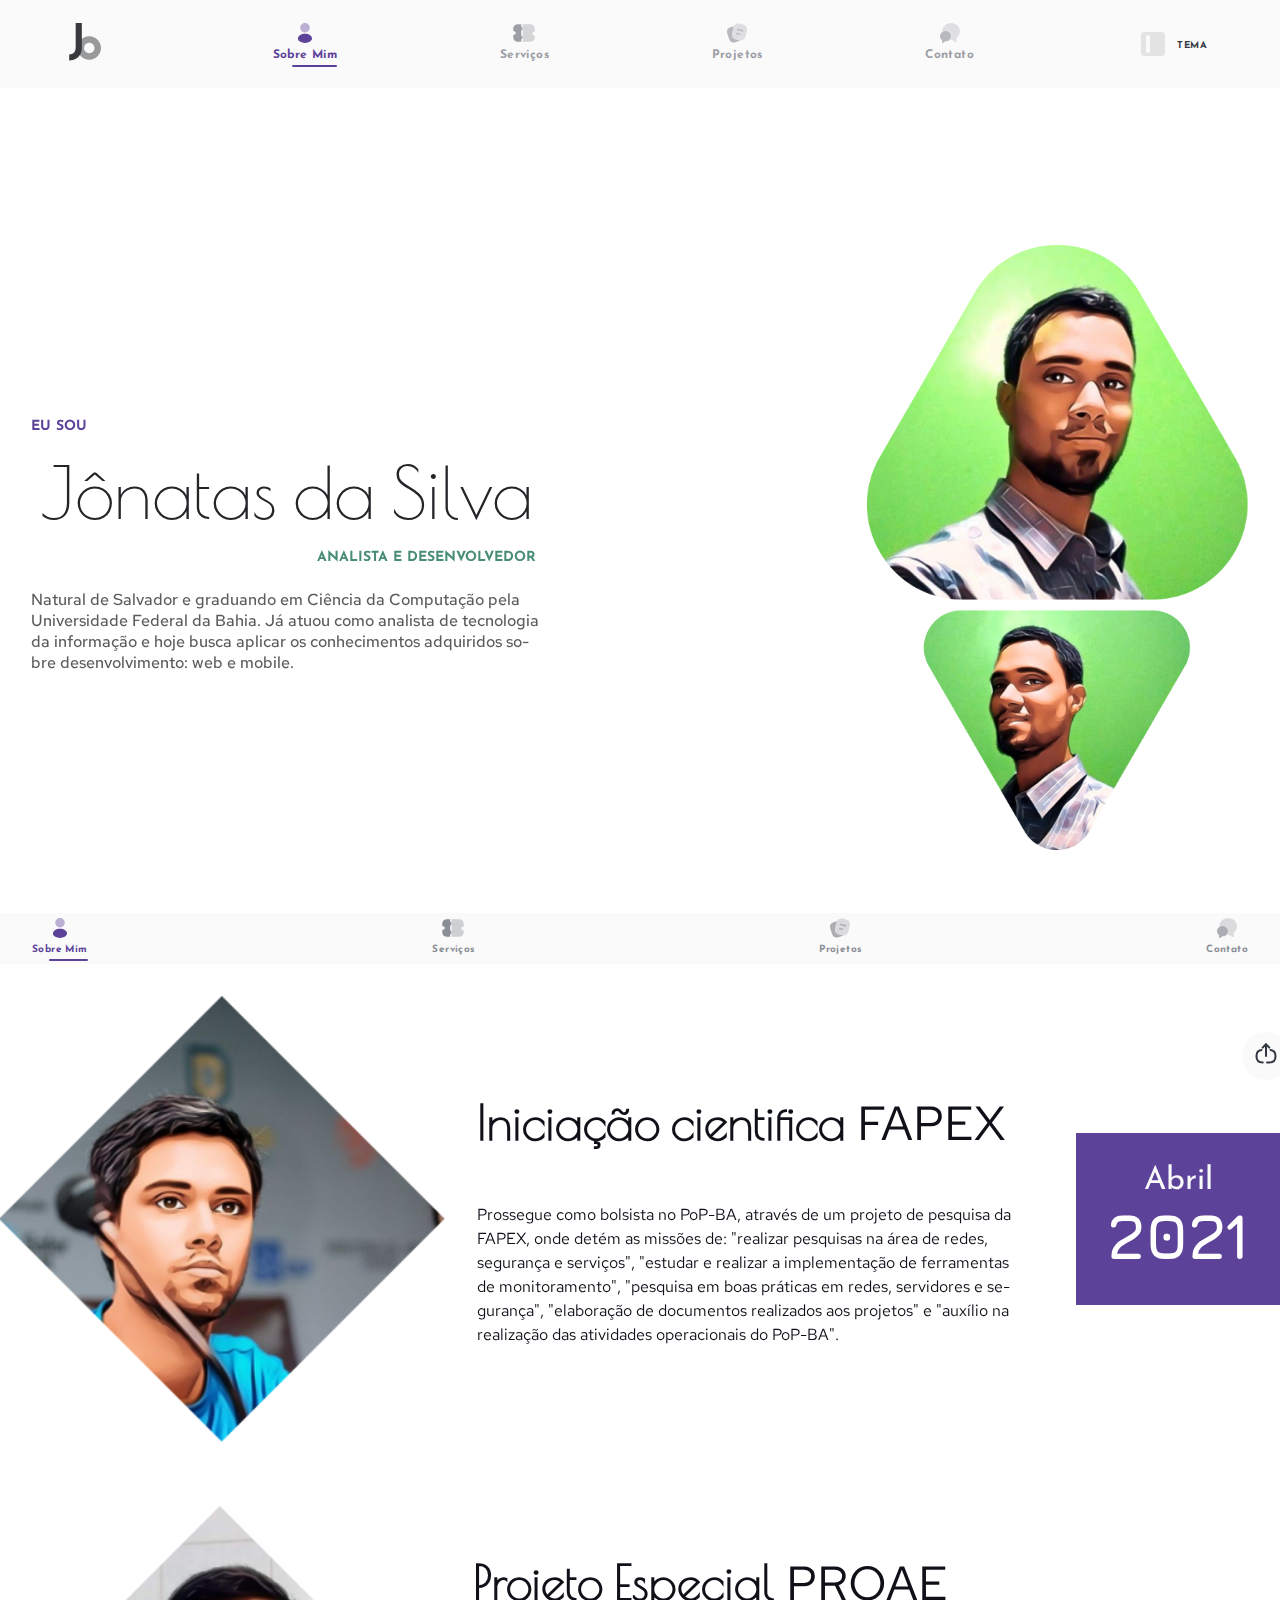
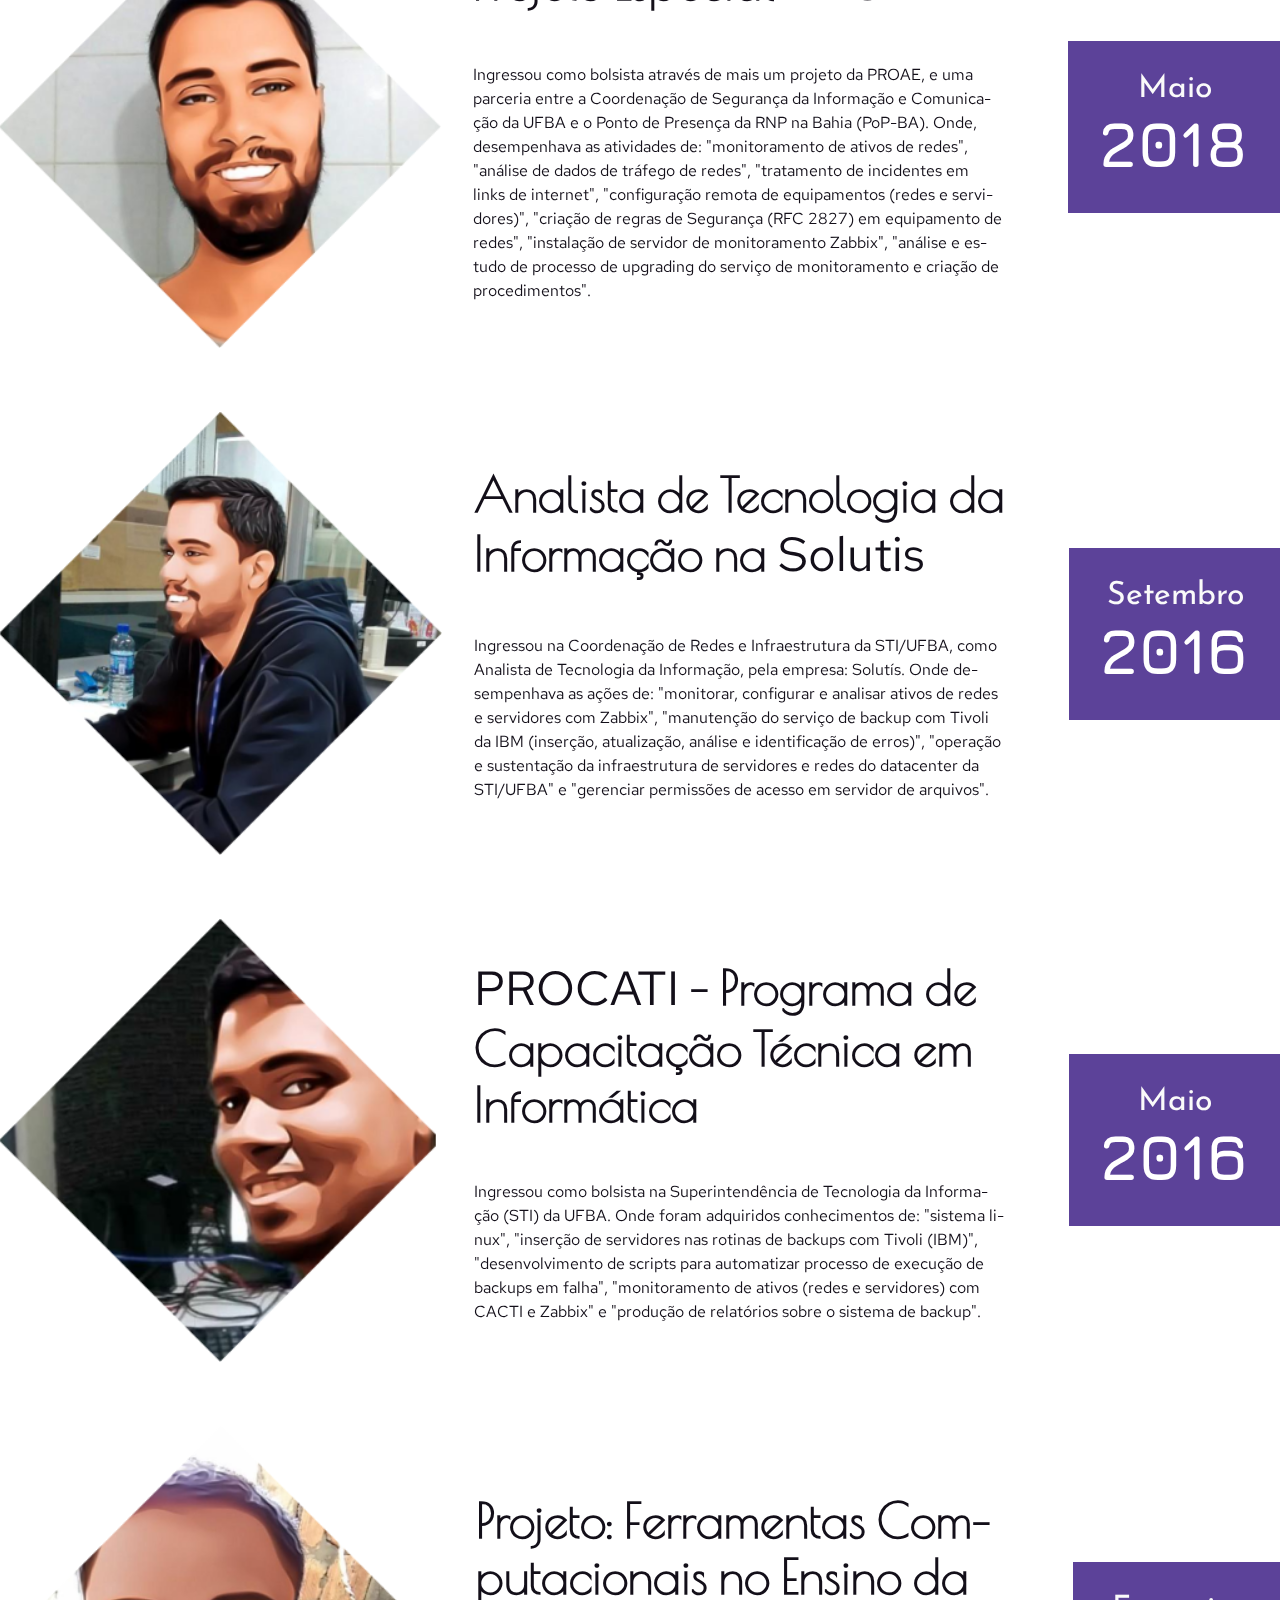
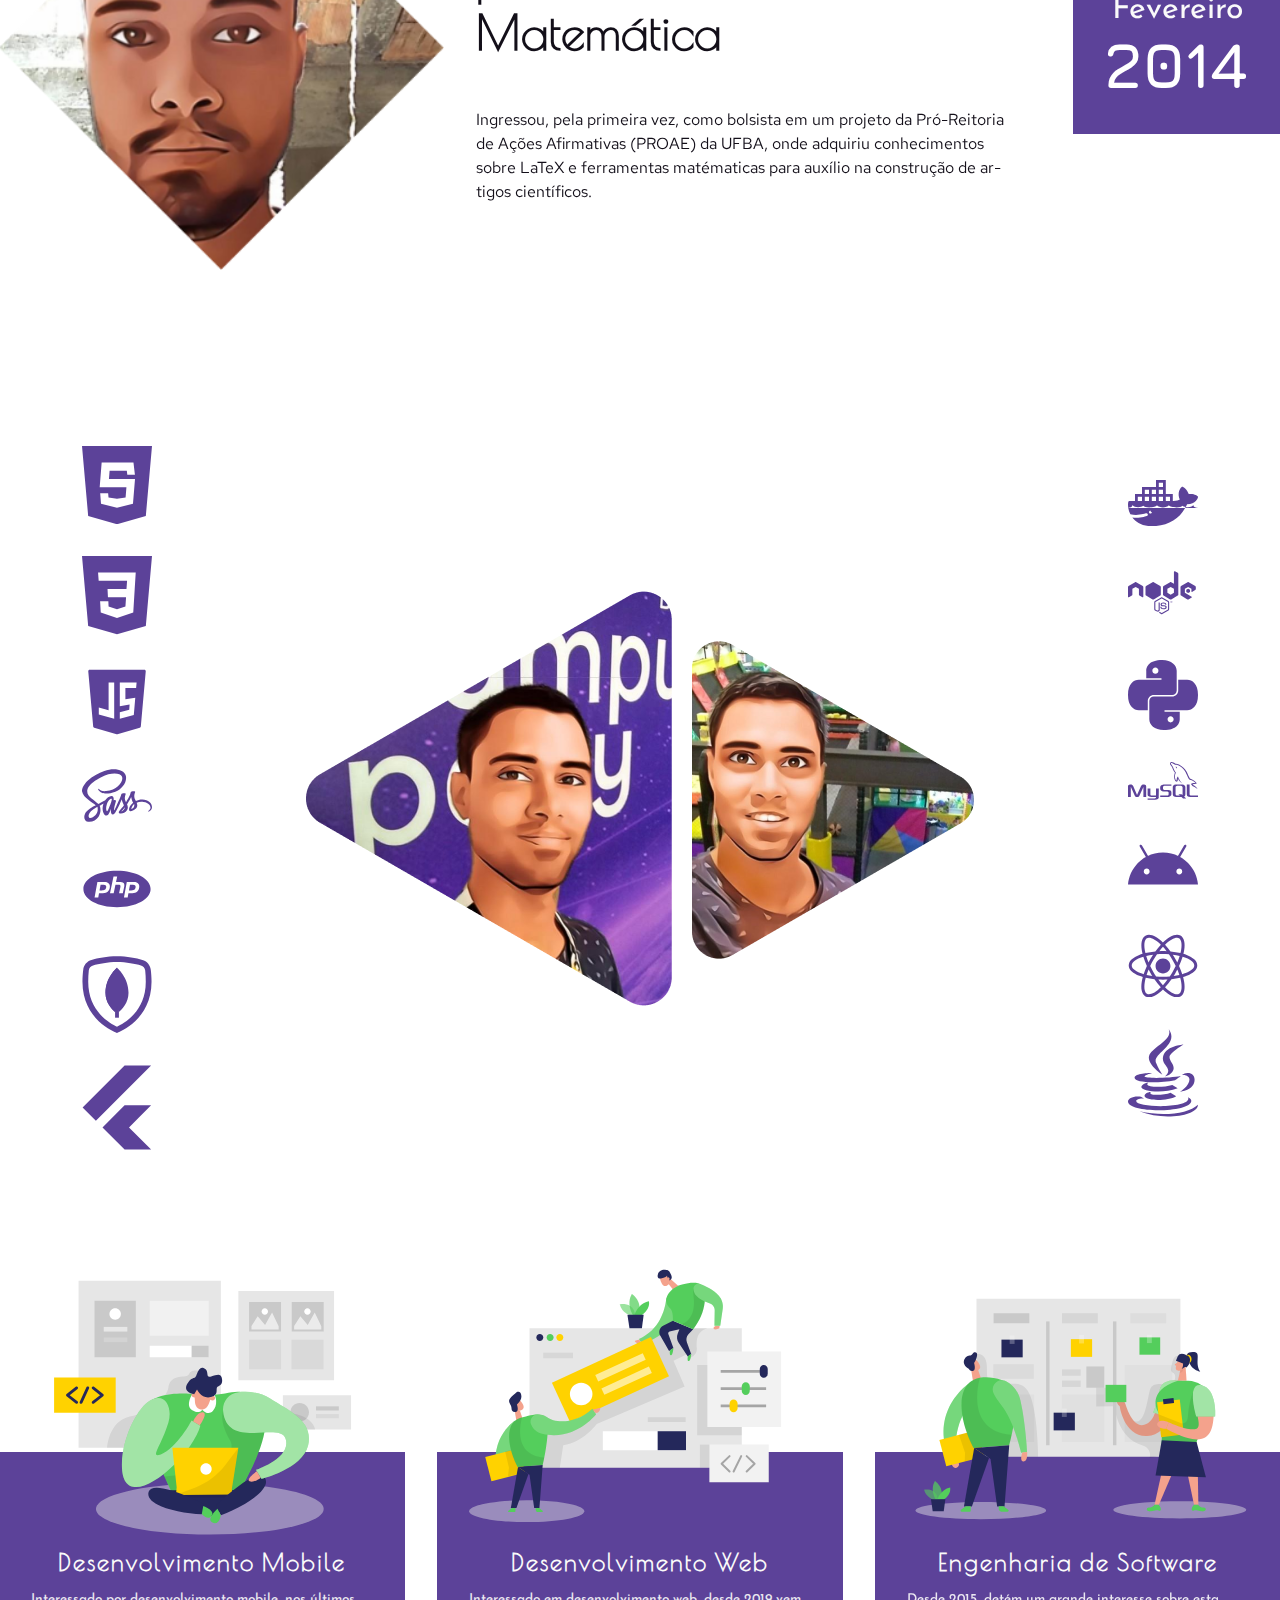
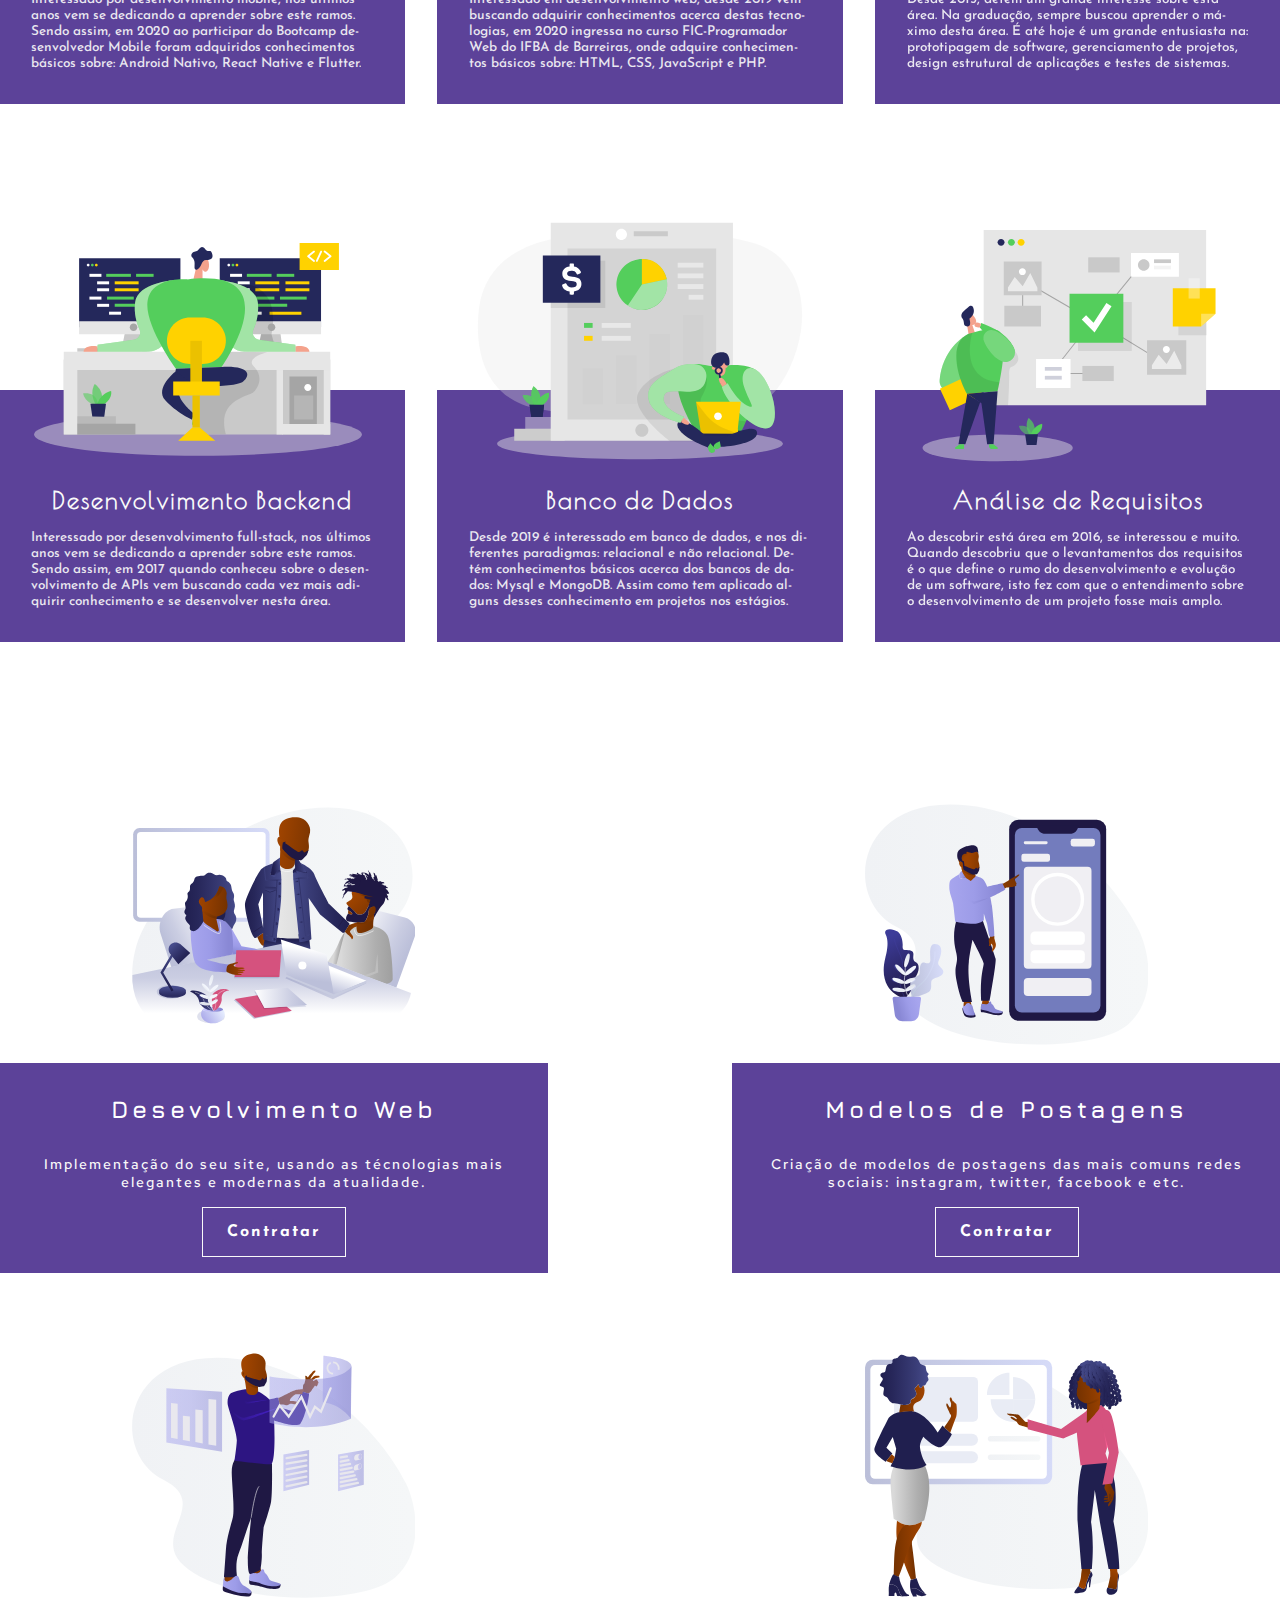
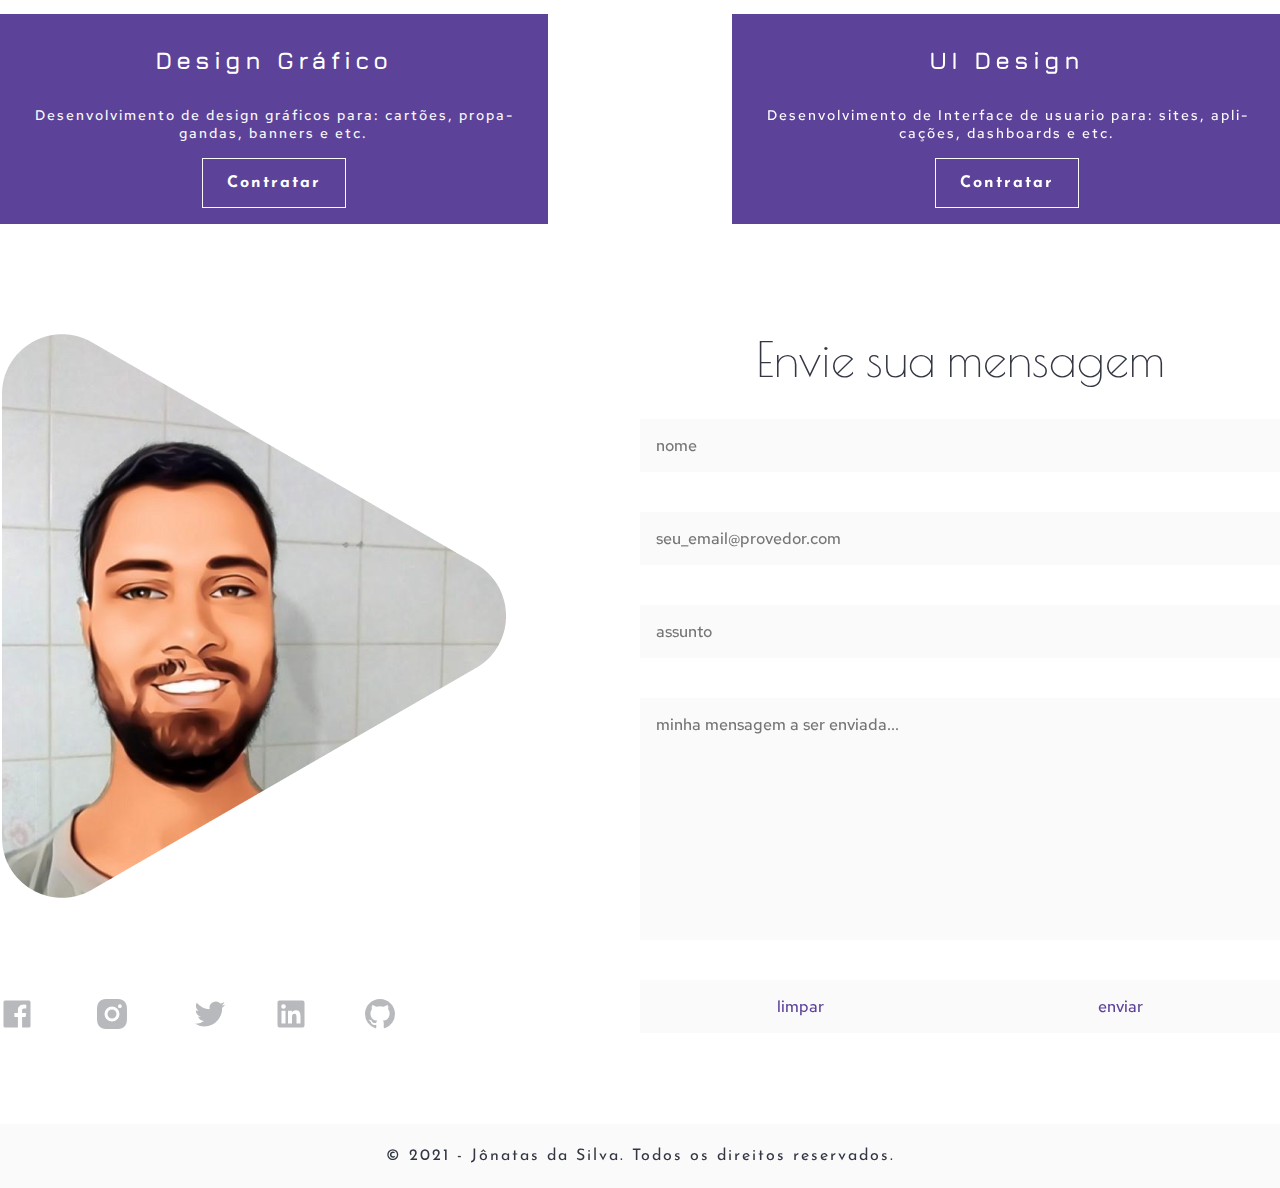
==== index.html @ 01099787 "Merge pull request #2 from jonatasdasilva/v3.0" ====
<!DOCTYPE html>
<html lang="pt-br" data-theme="light">
<head>
  <meta charset="UTF-8">
  <meta http-equiv="X-UA-Compatible" content="IE=edge">
  <meta name="viewport" content="width=device-width, initial-scale=1.0">
  <link rel="icon" href="assets/images/icons/favivon.svg">
  <title>Jônatas da Silva - Analista e Desenvolvedor</title>
  <link rel="stylesheet" href="assets/css/styles.css">
</head>
<body>
  <header class="header" id="header">
    <div class="content-desktop" id="desktop">
      <div class="logo">
        <a href="">
          <svg width="42" height="42" viewBox="0 0 42 42" fill="currentcolor" xmlns="http://www.w3.org/2000/svg">
            <path opacity="0.5" fill-rule="evenodd" clip-rule="evenodd" d="M25.25 38.6667C31.7393 38.6667 37 33.406 37 26.9167C37 20.4273 31.7393 15.1667 25.25 15.1667C18.7607 15.1667 13.5 20.4273 13.5 26.9167C13.5 33.406 18.7607 38.6667 25.25 38.6667ZM25.25 32.1389C28.1342 32.1389 30.4723 29.8008 30.4723 26.9167C30.4723 24.0325 28.1342 21.6945 25.25 21.6945C22.3659 21.6945 20.0278 24.0325 20.0278 26.9167C20.0278 29.8008 22.3659 32.1389 25.25 32.1389Z"/>
            <path d="M17.81 26.49C17.81 29.178 17.278 31.474 16.214 33.378C15.15 35.282 13.666 36.738 11.762 37.746C9.886 38.782 7.702 39.342 5.21 39.426V33.504C7.114 33.392 8.668 32.804 9.872 31.74C11.076 30.676 11.678 28.884 11.678 26.364V2.088H17.81V26.49Z"/>
          </svg>
        </a>
      </div>
      <nav class="menu">
        <a href="#sobremim" class="item active">
          <svg width="24" height="24" viewBox="0 0 24 24" fill="currentcolor" xmlns="http://www.w3.org/2000/svg">
            <path opacity="0.4" d="M12 2C9.38 2 7.25 4.13 7.25 6.75C7.25 9.32 9.26 11.4 11.88 11.49C11.96 11.48 12.04 11.48 12.1 11.49C12.12 11.49 12.13 11.49 12.15 11.49C12.16 11.49 12.16 11.49 12.17 11.49C14.73 11.4 16.74 9.32 16.75 6.75C16.75 4.13 14.62 2 12 2Z"/>
            <path d="M17.08 14.15C14.29 12.29 9.73999 12.29 6.92999 14.15C5.65999 15 4.95999 16.15 4.95999 17.38C4.95999 18.61 5.65999 19.75 6.91999 20.59C8.31999 21.53 10.16 22 12 22C13.84 22 15.68 21.53 17.08 20.59C18.34 19.74 19.04 18.6 19.04 17.36C19.03 16.13 18.34 14.99 17.08 14.15Z"/>
          </svg>
          <span class="name_section">Sobre Mim</span>
          <div class="mark"></div>
        </a>
        <!--
        <a href="#experiencias" class="item">
          <svg width="24" height="24" viewBox="0 0 24 24" fill="currentcolor" xmlns="http://www.w3.org/2000/svg">
            <path opacity="0.4" d="M22 7.81V14H17.92C17.25 14 16.46 13.52 16.15 12.93L15.11 10.96C14.83 10.43 14.43 10.46 14.21 11.01L11.91 16.82C11.66 17.47 11.24 17.47 10.98 16.82L9.84 13.94C9.57 13.24 8.73 12.67 7.98 12.67L2 12.7V7.81C2 4.17 4.17 2 7.81 2H16.19C19.83 2 22 4.17 22 7.81Z"/>
            <path d="M22 16.19V14H17.92C17.25 14 16.46 13.52 16.15 12.93L15.11 10.96C14.83 10.43 14.43 10.46 14.21 11.01L11.91 16.82C11.66 17.47 11.24 17.47 10.98 16.82L9.84 13.94C9.57 13.24 8.73 12.67 7.98 12.67L2 12.7V16.19C2 19.77 4.1 21.93 7.63 21.99C7.74 22 7.86 22 7.97 22H15.97C16.12 22 16.27 22 16.41 21.99C19.92 21.91 22 19.76 22 16.19Z"/>
            <path d="M2 12.7V16.01C1.98 15.69 1.97 15.35 1.97 15V12.7H2Z"/>
          </svg>
          <span class="name_section">Experiências</span>
          <div class="mark"></div>
        </a>
        <a href="#habilidades" class="item">
          <svg width="24" height="24" viewBox="0 0 24 24" fill="currentcolor" xmlns="http://www.w3.org/2000/svg">
            <path opacity="0.4" d="M20.5 7V15H6.35C4.78 15 3.5 16.28 3.5 17.85V7C3.5 3 4.5 2 8.5 2H15.5C19.5 2 20.5 3 20.5 7Z"/>
            <path d="M20.5 15V18.5C20.5 20.43 18.93 22 17 22H7C5.07 22 3.5 20.43 3.5 18.5V17.85C3.5 16.28 4.78 15 6.35 15H20.5Z"/>
            <path d="M16 7.75H8C7.59 7.75 7.25 7.41 7.25 7C7.25 6.59 7.59 6.25 8 6.25H16C16.41 6.25 16.75 6.59 16.75 7C16.75 7.41 16.41 7.75 16 7.75Z"/>
            <path d="M13 11.25H8C7.59 11.25 7.25 10.91 7.25 10.5C7.25 10.09 7.59 9.75 8 9.75H13C13.41 9.75 13.75 10.09 13.75 10.5C13.75 10.91 13.41 11.25 13 11.25Z"/>
          </svg>
          <span class="name_section">Habilidades</span>
          <div class="mark"></div>
        </a>
        <a href="#interesses" class="item">
          <svg width="24" height="24" viewBox="0 0 24 24" fill="currentcolor" xmlns="http://www.w3.org/2000/svg">
            <g opacity="0.7">
              <path opacity="0.4" d="M20.9801 3.01998C20.1101 2.14998 18.8801 1.80998 17.6901 2.10998L7.8901 4.55998C6.2401 4.96998 4.9701 6.24998 4.5601 7.88998L2.1101 17.7C1.8101 18.89 2.1501 20.12 3.0201 20.99C3.6801 21.64 4.5501 22 5.4501 22C5.7301 22 6.0201 21.97 6.3001 21.89L16.1101 19.44C17.7501 19.03 19.0301 17.76 19.4401 16.11L21.8901 6.29998C22.1901 5.10998 21.8501 3.87998 20.9801 3.01998Z"/>
              <path d="M12.0001 15.88C14.143 15.88 15.8801 14.1429 15.8801 12C15.8801 9.85713 14.143 8.12 12.0001 8.12C9.85725 8.12 8.12012 9.85713 8.12012 12C8.12012 14.1429 9.85725 15.88 12.0001 15.88Z"/>
            </g>
          </svg>
          <span class="name_section">Interesses</span>
          <div class="mark"></div>
        </a>
        -->
        <a href="#servicos" class="item">
          <svg width="24" height="24" viewBox="0 0 24 24" fill="currentcolor" xmlns="http://www.w3.org/2000/svg">
            <path d="M10 9.08V6.25C9.59 6.25 9.25 5.91 9.25 5.5V3.25H7C2.59 3.25 1.25 4.59 1.25 9V9.5C1.25 9.91 1.59 10.25 2 10.25C2.96 10.25 3.75 11.04 3.75 12C3.75 12.96 2.96 13.75 2 13.75C1.59 13.75 1.25 14.09 1.25 14.5V15C1.25 19.41 2.59 20.75 7 20.75H9.25V18.5C9.25 18.09 9.59 17.75 10 17.75V14.92C9.59 14.92 9.25 14.58 9.25 14.17V9.83C9.25 9.42 9.59 9.08 10 9.08Z"/>
            <path opacity="0.4" d="M20.25 12.5C20.25 13.46 21.04 14.25 22 14.25C22.41 14.25 22.75 14.59 22.75 15C22.75 19.41 21.41 20.75 17 20.75H10.75V18.5C10.75 18.09 10.41 17.75 10 17.75V14.92C10.41 14.92 10.75 14.58 10.75 14.17V9.83C10.75 9.42 10.41 9.08 10 9.08V6.25C10.41 6.25 10.75 5.91 10.75 5.5V3.25H17C21.41 3.25 22.75 4.59 22.75 9V10C22.75 10.41 22.41 10.75 22 10.75C21.04 10.75 20.25 11.54 20.25 12.5Z"/>
          </svg>
          <span class="name_section">Serviços</span>
          <div class="mark"></div>
        </a>
        <a href="#projetos" class="item">
          <svg width="24" height="24" viewBox="0 0 24 24" fill="currentcolor" xmlns="http://www.w3.org/2000/svg">
            <g opacity="0.7">
              <path opacity="0.4" d="M21.6599 10.44L20.6799 14.62C19.8399 18.23 18.1799 19.69 15.0599 19.39C14.5599 19.35 14.0199 19.26 13.4399 19.12L11.7599 18.72C7.58994 17.73 6.29994 15.67 7.27994 11.49L8.25994 7.30001C8.45994 6.45001 8.69994 5.71001 8.99994 5.10001C10.1699 2.68001 12.1599 2.03001 15.4999 2.82001L17.1699 3.21001C21.3599 4.19001 22.6399 6.26001 21.6599 10.44Z"/>
              <path d="M15.0601 19.39C14.4401 19.81 13.6601 20.16 12.7101 20.47L11.1301 20.99C7.1601 22.27 5.0701 21.2 3.7801 17.23L2.5001 13.28C1.2201 9.30998 2.2801 7.20998 6.2501 5.92998L7.8301 5.40998C8.2401 5.27998 8.6301 5.16998 9.0001 5.09998C8.7001 5.70998 8.4601 6.44998 8.2601 7.29998L7.2801 11.49C6.3001 15.67 7.5901 17.73 11.7601 18.72L13.4401 19.12C14.0201 19.26 14.5601 19.35 15.0601 19.39Z"/>
              <path d="M17.4901 10.51C17.4301 10.51 17.3701 10.5 17.3001 10.49L12.4501 9.26002C12.0501 9.16002 11.8101 8.75002 11.9101 8.35002C12.0101 7.95002 12.4201 7.71002 12.8201 7.81002L17.6701 9.04002C18.0701 9.14002 18.3101 9.55002 18.2101 9.95002C18.1301 10.28 17.8201 10.51 17.4901 10.51Z"/>
              <path d="M14.5599 13.89C14.4999 13.89 14.4399 13.88 14.3699 13.87L11.4599 13.13C11.0599 13.03 10.8199 12.62 10.9199 12.22C11.0199 11.82 11.4299 11.58 11.8299 11.68L14.7399 12.42C15.1399 12.52 15.3799 12.93 15.2799 13.33C15.1999 13.67 14.8999 13.89 14.5599 13.89Z"/>
            </g>
          </svg>
          <span class="name_section">Projetos</span>
          <div class="mark"></div>
        </a>
        <a href="#contato" class="item">
          <svg width="24" height="24" viewBox="0 0 24 24" fill="currentcolor" xmlns="http://www.w3.org/2000/svg">
            <g opacity="0.7">
              <path opacity="0.4" d="M18.4701 16.83L18.8601 19.99C18.9601 20.82 18.0701 21.4 17.3601 20.97L13.1701 18.48C12.7101 18.48 12.2601 18.45 11.8201 18.39C12.5601 17.52 13.0001 16.42 13.0001 15.23C13.0001 12.39 10.5401 10.09 7.50009 10.09C6.34009 10.09 5.2701 10.42 4.3801 11C4.3501 10.75 4.34009 10.5 4.34009 10.24C4.34009 5.68999 8.29009 2 13.1701 2C18.0501 2 22.0001 5.68999 22.0001 10.24C22.0001 12.94 20.6101 15.33 18.4701 16.83Z"/>
              <path d="M13 15.23C13 16.42 12.56 17.52 11.82 18.39C10.83 19.59 9.26 20.36 7.5 20.36L4.89 21.91C4.45 22.18 3.89 21.81 3.95 21.3L4.2 19.33C2.86 18.4 2 16.91 2 15.23C2 13.47 2.94 11.92 4.38 11C5.27 10.42 6.34 10.09 7.5 10.09C10.54 10.09 13 12.39 13 15.23Z"/>
            </g>
          </svg>
          <span class="name_section">Contato</span>
          <div class="mark"></div>
        </a>
      </nav>
      <div class="contraste" id="contraste">
        <input type="checkbox" name="theme" id="theme">
        <span class="const_dark">Tema</span>
      </div>
    </div>
    <div class="content-mobile" id="mobile">
      <div class="logo">
        <a href="">
          <svg width="42" height="42" viewBox="0 0 42 42" fill="currentcolor" xmlns="http://www.w3.org/2000/svg">
            <path opacity="0.5" fill-rule="evenodd" clip-rule="evenodd" d="M25.25 38.6667C31.7393 38.6667 37 33.406 37 26.9167C37 20.4273 31.7393 15.1667 25.25 15.1667C18.7607 15.1667 13.5 20.4273 13.5 26.9167C13.5 33.406 18.7607 38.6667 25.25 38.6667ZM25.25 32.1389C28.1342 32.1389 30.4723 29.8008 30.4723 26.9167C30.4723 24.0325 28.1342 21.6945 25.25 21.6945C22.3659 21.6945 20.0278 24.0325 20.0278 26.9167C20.0278 29.8008 22.3659 32.1389 25.25 32.1389Z"/>
            <path d="M17.81 26.49C17.81 29.178 17.278 31.474 16.214 33.378C15.15 35.282 13.666 36.738 11.762 37.746C9.886 38.782 7.702 39.342 5.21 39.426V33.504C7.114 33.392 8.668 32.804 9.872 31.74C11.076 30.676 11.678 28.884 11.678 26.364V2.088H17.81V26.49Z"/>
          </svg>
        </a>
      </div>
      <h2 id="title">Sobre Mim</h2>
      <div class="buttons">
        <span id="nome">MENU</span>
        <div class="drop_menu">
          <div class="diagonal_principal"></div>
          <div class="diagonal_secundaria"></div>
          <div class="diagonal_secundaria"></div>
          <div class="diagonal_principal"></div>
        </div>
        <div class="contraste-mobile" id="contraste">
          <input type="checkbox" name="theme-mobile" id="theme-mobile">
          <span class="const_dark">Tema</span>
        </div>
      </div>
    </div>
  </header>
  <main>
    <div class="limit">
      <article id="sobremim">
        <section class="apresentacao">
          <div class="bio">
            <h3>EU SOU</h3>
            <h1>Jônatas da Silva</h1>
            <strong>ANALISTA E DESENVOLVEDOR</strong>
            <p>Natural de Salvador e graduando em Ciência da Computação pela Universidade Federal da Bahia. Já atuou como analista de tecnologia da informação e hoje busca aplicar os conhecimentos adquiridos sobre desenvolvimento: web e mobile.</p>
          </div>
          <div class="fotos">
            <img id="top" src="assets/images/image/perfil-top.png" alt="Jônatas da Silva">
            <img id="down" src="assets/images/image/perfil-down.png" alt="Jônatas da Silva">
          </div>
        </section>
        <sectiom class="experiencias">
          <div class="content">
            <div class="content-card">
              <div class="card">
                <img id="top" src="assets/images/image/exp-1.png" alt="Jônatas da Silva">
                <div class="detalhes">
                  <h2>Iniciação cientifica <strong>FAPEX</strong></h2>
                  <p>Prossegue como bolsista no PoP-BA, através de um projeto de pesquisa da FAPEX, onde detém as missões de: "realizar pesquisas na área de redes, segurança e serviços", "estudar e realizar a implementação de ferramentas de monitoramento", "pesquisa em boas práticas em redes, servidores e segurança", "elaboração de documentos realizados aos projetos" e "auxílio na realização das atividades operacionais do PoP-BA".</p>
                </div>
              </div>
              <div class="data">
                <h3>Abril</h3>
                <h2>2021</h2>
              </div>
            </div>
            <div class="content-card">
              <div class="card">
                <img id="top" src="assets/images/image/exp-2-v3.png" alt="Jônatas da Silva">
                <div class="detalhes">
                  <h2>Projeto Especial <strong>PROAE</strong></h2>
                  <p>Ingressou como bolsista através de mais um projeto da PROAE, e uma parceria entre a Coordenação de Segurança da Informação e Comunicação da UFBA e o Ponto de Presença da RNP na Bahia (PoP-BA). Onde, desempenhava as atividades de: "monitoramento de ativos de redes", "análise de dados de tráfego de redes", "tratamento de incidentes em links de internet", "configuração remota de equipamentos (redes e servidores)", "criação de regras de Segurança (RFC 2827) em equipamento de redes", "instalação de servidor de monitoramento Zabbix", "análise e estudo de processo de upgrading do serviço de monitoramento e criação de procedimentos".</p>
                </div>
              </div>
              <div class="data">
                <h3>Maio</h3>
                <h2>2018</h2>
              </div>
            </div>
            <div class="content-card">
              <div class="card">
                <img id="top" src="assets/images/image/exp-3.png" alt="Jônatas da Silva">
                <div class="detalhes">
                  <h2>Analista de Tecnologia da Informação na <strong>Solutis</strong></h2>
                  <p>Ingressou na Coordenação de Redes e Infraestrutura da STI/UFBA, como Analista de Tecnologia da Informação, pela empresa: Solutís. Onde desempenhava as ações de: "monitorar, configurar e analisar ativos de redes e servidores com Zabbix", "manutenção do serviço de backup com Tivoli da IBM (inserção, atualização, análise e identificação de erros)", "operação e sustentação da infraestrutura de servidores e redes do datacenter da STI/UFBA" e "gerenciar permissões de acesso em servidor de arquivos".</p>
                </div>
              </div>
              <div class="data">
                <h3>Setembro</h3>
                <h2>2016</h2>
              </div>
            </div>
            <div class="content-card">
              <div class="card">
                <img id="top" src="assets/images/image/exp-4.png" alt="Jônatas da Silva">
                <div class="detalhes">
                  <h2><strong>PROCATI</strong> - Programa de Capacitação Técnica em Informática</h2>
                  <p>Ingressou como bolsista na Superintendência de Tecnologia da Informação (STI) da UFBA. Onde foram adquiridos conhecimentos de: "sistema linux", "inserção de servidores nas rotinas de backups com Tivoli (IBM)", "desenvolvimento de scripts para automatizar processo de execução de backups em falha", "monitoramento de ativos (redes e servidores) com CACTI e Zabbix" e "produção de relatórios sobre o sistema de backup".</p>
                </div>
              </div>
              <div class="data">
                <h3>Maio</h3>
                <h2>2016</h2>
              </div>
            </div>
            <div class="content-card">
              <div class="card">
                <img id="top" src="assets/images/image/exp-5.png" alt="Jônatas da Silva">
                <div class="detalhes">
                  <h2>Projeto: Ferramentas Computacionais no Ensino da Matemática</h2>
                  <p>Ingressou, pela primeira vez, como bolsista em um projeto da Pró-Reitoria de Ações Afirmativas (PROAE) da UFBA, onde adquiriu conhecimentos sobre LaTeX e ferramentas matématicas para auxílio na construção de artigos científicos.</p>
                </div>
              </div>
              <div class="data">
                <h3>Fevereiro</h3>
                <h2>2014</h2>
              </div>
            </div>
          </div>
        </sectiom>
        <section class="habilidades">
          <div class="content">
            <div class="esquerda">
              <svg width="68" height="76" viewBox="0 0 68 76" fill="currentcolor" xmlns="http://www.w3.org/2000/svg">
                <path d="M0 0L6 68L34 76L62 68C64 45.34 66 22.66 68 0H0ZM49.52 56L33.98 60L18.46 56L17.68 46H25.4L25.76 50L34 51.24L42.34 50L43.16 40H17.18L19.1 16H50L51.4 28H44L43.54 24H26.82L26.18 32H51.5L49.52 56Z"/>
              </svg>
              <svg width="68" height="76" viewBox="0 0 68 76" fill="currentcolor" xmlns="http://www.w3.org/2000/svg">
                <path fill-rule="evenodd" clip-rule="evenodd" d="M68 0L62 68L34 76L6 68L0 0H68ZM17.6016 44H25.6016L25.7969 49L34 51.7969L42.2031 49L42.7969 40H25.2031L24.7969 32H43.2031L43.7969 24H16.2031L15.6016 16H52.2031L51.2031 32L49.7969 55L34 60.2031L18.2031 55L17.6016 44Z"/>
              </svg>
              <svg width="100" height="100" viewBox="0 0 100 100" fill="currentcolor" xmlns="http://www.w3.org/2000/svg">
                <path d="M90.548 4.65C90.168 4.236 89.634 4 89.072 4H10.928C10.366 4 9.83197 4.236 9.45197 4.65C9.07197 5.064 8.88597 5.62 8.93597 6.178L15.976 85.032C16.05 85.856 16.624 86.55 17.42 86.778L49.44 95.924C49.618 95.974 49.804 96 49.988 96C50.172 96 50.358 95.974 50.536 95.924L82.584 86.778C83.38 86.55 83.954 85.856 84.028 85.032L91.064 6.178C91.114 5.62 90.926 5.064 90.548 4.65ZM24 58.008L38 61.892V22H46V74L24 67.898V58.008ZM76.108 44L74 68.5L54 74V64.798L67.5 61.088L68 53.588L54 56V22H78L77.31 30H62V46L76.108 44Z"/>
              </svg>
              <svg width="100" height="76" viewBox="0 0 100 76" fill="currentcolor" xmlns="http://www.w3.org/2000/svg">
                <path d="M86.0601 43.604C82.5661 43.622 79.5381 44.462 77.0001 45.712C76.0721 43.86 75.1321 42.23 74.9741 41.018C74.7901 39.604 74.5761 38.76 74.7981 37.074C75.0201 35.388 75.9961 33.002 75.9801 32.824C75.9661 32.646 75.7621 31.788 73.7461 31.772C71.7301 31.758 70.0061 32.16 69.8021 32.692C69.5981 33.224 69.2101 34.422 68.9701 35.672C68.6161 37.5 64.9461 44.02 62.8601 47.43C62.1781 46.098 61.5981 44.926 61.4781 43.998C61.2941 42.584 61.0801 41.74 61.3021 40.054C61.5241 38.368 62.5001 35.982 62.4841 35.804C62.4701 35.626 62.2661 34.768 60.2501 34.752C58.2341 34.738 56.5101 35.14 56.3061 35.672C56.1021 36.204 55.8861 37.448 55.4741 38.652C55.0601 39.856 50.1801 50.73 48.9021 53.548C48.2501 54.984 47.6841 56.138 47.2841 56.926C47.2821 56.924 47.2821 56.922 47.2821 56.922C47.2821 56.922 47.2581 56.974 47.2141 57.064C46.8721 57.734 46.6681 58.106 46.6681 58.106C46.6681 58.106 46.6701 58.112 46.6741 58.12C46.4021 58.612 46.1121 59.07 45.9681 59.07C45.8681 59.07 45.6661 57.758 46.0121 55.96C46.7381 52.188 48.4821 46.304 48.4661 46.102C48.4581 45.998 48.7901 44.974 47.3261 44.436C45.9041 43.916 45.3961 44.784 45.2661 44.786C45.1401 44.788 45.0461 45.092 45.0461 45.092C45.0461 45.092 46.6321 38.476 42.0221 38.476C39.1421 38.476 35.1501 41.628 33.1821 44.484C31.9421 45.16 29.2861 46.61 26.4681 48.158C25.3861 48.752 24.2821 49.36 23.2341 49.938C23.1621 49.86 23.0921 49.78 23.0181 49.702C17.4301 43.74 7.10214 39.524 7.54014 31.51C7.70014 28.596 8.71214 20.924 27.3881 11.618C42.6861 3.99396 54.9341 6.09196 57.0501 10.742C60.0741 17.384 50.5041 29.73 34.6181 31.51C28.5641 32.188 25.3781 29.842 24.5841 28.968C23.7501 28.048 23.6261 28.006 23.3141 28.18C22.8061 28.462 23.1281 29.274 23.3141 29.758C23.7881 30.992 25.7341 33.182 29.0541 34.27C31.9741 35.228 39.0801 35.754 47.6761 32.43C57.3021 28.706 64.8181 18.348 62.6121 9.68996C60.3661 0.883958 45.7661 -2.01004 31.9481 2.89796C23.7241 5.81996 14.8221 10.406 8.42014 16.392C0.808141 23.512 -0.403859 29.708 0.0961411 32.296C1.87414 41.496 14.5521 47.486 19.6301 51.926C19.3801 52.064 19.1441 52.194 18.9301 52.312C16.3841 53.572 6.72014 58.63 4.30214 63.974C1.56014 70.036 4.73814 74.386 6.84414 74.972C13.3641 76.786 20.0561 73.522 23.6521 68.158C27.2481 62.796 26.8081 55.814 25.1581 52.626C25.1381 52.586 25.1141 52.548 25.0941 52.508C25.7521 52.118 26.4221 51.724 27.0861 51.334C28.3821 50.574 29.6541 49.864 30.7581 49.262C30.1401 50.954 29.6881 52.982 29.4521 55.912C29.1761 59.354 30.5861 63.802 32.4321 65.552C33.2441 66.322 34.2221 66.34 34.8421 66.34C36.9901 66.34 37.9701 64.554 39.0481 62.44C40.3721 59.848 41.5461 56.832 41.5461 56.832C41.5461 56.832 40.0721 64.982 44.0881 64.982C45.5501 64.982 47.0221 63.084 47.6781 62.118C47.6801 62.128 47.6801 62.134 47.6801 62.134C47.6801 62.134 47.7181 62.072 47.7921 61.944C47.9441 61.712 48.0301 61.564 48.0301 61.564C48.0301 61.564 48.0341 61.548 48.0381 61.522C48.6261 60.502 49.9301 58.174 51.8861 54.334C54.4121 49.374 56.8361 43.162 56.8361 43.162C56.8361 43.162 57.0621 44.682 57.8001 47.192C58.2341 48.67 59.1581 50.304 59.8861 51.87C59.3001 52.684 58.9401 53.15 58.9401 53.15C58.9401 53.15 58.9441 53.158 58.9501 53.174C58.4821 53.796 57.9561 54.466 57.4061 55.122C55.4121 57.498 53.0361 60.21 52.7181 60.994C52.3441 61.916 52.4321 62.596 53.1561 63.14C53.6841 63.538 54.6261 63.6 55.6101 63.534C57.4021 63.414 58.6641 62.968 59.2861 62.698C60.2561 62.356 61.3861 61.816 62.4461 61.036C64.4021 59.598 65.5821 57.54 65.4701 54.814C65.4081 53.312 64.9281 51.824 64.3221 50.418C64.5001 50.162 64.6781 49.906 64.8561 49.644C67.9401 45.134 70.3321 40.18 70.3321 40.18C70.3321 40.18 70.5581 41.7 71.2961 44.21C71.6701 45.482 72.4081 46.868 73.0701 48.228C70.1701 50.584 68.3721 53.322 67.7461 55.118C66.5921 58.44 67.4961 59.946 69.1921 60.288C69.9601 60.444 71.0461 60.092 71.8621 59.746C72.8781 59.41 74.0981 58.848 75.2381 58.01C77.1941 56.572 79.0761 54.558 78.9621 51.832C78.9101 50.592 78.5741 49.36 78.1181 48.176C80.5761 47.152 83.7601 46.582 87.8141 47.056C96.5121 48.072 98.2181 53.502 97.8921 55.774C97.5661 58.048 95.7421 59.296 95.1321 59.674C94.5221 60.052 94.3361 60.182 94.3881 60.462C94.4621 60.87 94.7441 60.854 95.2641 60.766C95.9801 60.646 99.8301 58.918 99.9961 54.722C100.204 49.406 95.1001 43.556 86.0601 43.604ZM19.0241 66.204C16.1441 69.346 12.1181 70.534 10.3921 69.534C8.52814 68.454 9.26614 63.826 12.8021 60.492C14.9561 58.46 17.7381 56.588 19.5841 55.434C20.0041 55.182 20.6201 54.81 21.3701 54.36C21.4941 54.29 21.5641 54.25 21.5641 54.25L21.5621 54.246C21.7061 54.16 21.8561 54.07 22.0081 53.978C23.2941 58.726 22.0481 62.906 19.0241 66.204ZM40.0101 51.936C39.0061 54.382 36.9061 60.64 35.6281 60.304C34.5301 60.016 33.8621 55.258 35.4081 50.578C36.1861 48.222 37.8481 45.406 38.8261 44.312C40.3981 42.554 42.1301 41.978 42.5501 42.692C43.0881 43.6 40.6401 50.402 40.0101 51.936ZM57.3501 60.21C56.9241 60.432 56.5341 60.572 56.3541 60.464C56.2201 60.384 56.5301 60.092 56.5301 60.092C56.5301 60.092 58.6981 57.758 59.5541 56.696C60.0501 56.078 60.6281 55.344 61.2541 54.524C61.2601 54.606 61.2621 54.688 61.2621 54.768C61.2541 57.564 58.5541 59.45 57.3501 60.21ZM70.7081 57.164C70.3901 56.938 70.4441 56.208 71.4861 53.936C71.8961 53.044 72.8301 51.54 74.4561 50.104C74.6441 50.694 74.7601 51.26 74.7561 51.788C74.7341 55.306 72.2241 56.62 70.7081 57.164Z"/>
              </svg>
              <svg width="100" height="100" viewBox="0 0 100 100" fill="currentcolor" xmlns="http://www.w3.org/2000/svg">
                <path d="M50 24C23.0859 24 2 35.4219 2 50C2 64.5781 23.0859 76 50 76C76.9141 76 98 64.5781 98 50C98 35.4219 76.9141 24 50 24ZM45.0156 32H50.2578L48.5938 40H53.2734C56.2422 40 58.2344 40.4141 59.3672 41.4531C60.4766 42.4766 60.8125 44.1563 60.3672 46.4453L58.2891 56H52.9609L54.875 47.1641C55.1094 45.9531 55.0156 45.1094 54.6094 44.6641C54.2031 44.2188 53.3125 44 51.9766 44H47.7812L45.25 56H40L45.0156 32ZM22 40H32.6641C37.75 40 40.8281 43.4062 39.625 48.4922C38.2266 54.3984 34.4766 56 27.5859 56H24.2891L23.2422 62H17.9453L22 40ZM64 40H74.6641C79.75 40 82.8281 43.4062 81.625 48.4922C80.2266 54.3984 76.4766 56 69.5859 56H66.2891L65.2422 62H59.9453L64 40ZM26.5391 44L25.0312 52H28.4531C31.4141 52 34.1641 51.6641 34.625 47.25C34.7969 45.5391 34.0859 44 30.6641 44H26.5391ZM68.5391 44L67.0312 52H70.4531C73.4141 52 76.1641 51.6641 76.625 47.25C76.7969 45.5391 76.0859 44 72.6641 44H68.5391Z"/>
              </svg>
              <svg width="76" height="84" viewBox="0 0 76 84" fill="currentcolor" xmlns="http://www.w3.org/2000/svg">
                <path d="M38 6.58337C48.2083 6.58337 57.7917 8.66671 64.0417 10.3334C66.5417 10.9584 68.2083 13.0417 68.625 15.75C69.0417 19.7084 69.25 23.875 69.25 28.0417C69.25 60.5417 45.2917 73.6667 38 76.7917C30.7083 73.4584 6.75 60.3334 6.75 28.0417C6.75 23.875 6.95833 19.7084 7.375 15.75C7.58333 13.0417 9.45833 10.9584 11.9583 10.3334C18.2083 8.66671 27.7917 6.58337 38 6.58337ZM38 0.333374C27.1667 0.333374 16.9583 2.41671 10.2917 4.29171C5.5 5.54171 1.75 9.91671 1.33333 14.9167C0.916667 18.4584 0.5 23.0417 0.5 28.0417C0.5 70.75 38 83.6667 38 83.6667C38 83.6667 75.5 70.75 75.5 28.0417C75.5 22.8334 75.0833 18.4584 74.6667 14.9167C74.0417 9.70837 70.5 5.54171 65.5 4.29171C59.0417 2.41671 48.8333 0.333374 38 0.333374Z"/>
                <path d="M35.9167 50.3334H40.0834V67H35.9167V50.3334Z"/>
                <path d="M38 12.8334C38 12.8334 25.5 23.25 25.5 39.9167C25.5 50.75 32.375 57.625 35.9167 60.75L38 54.5L40.0833 60.75C43.625 57.625 50.5 50.75 50.5 39.9167C50.5 23.25 38 12.8334 38 12.8334Z"/>
                <path d="M38 12.8334C38 12.8334 25.5 23.25 25.5 39.9167C25.5 50.75 32.375 57.625 35.9167 60.75L38 54.5V12.8334Z"/>
              </svg>
              <svg width="66" height="80" viewBox="0 0 66 80" fill="currentcolor" xmlns="http://www.w3.org/2000/svg">
                <path d="M0.583252 40.0833L13.0833 52.5833L65.1666 0.5H40.1666L0.583252 40.0833ZM65.1666 38H40.1666L19.3333 58.8333L40.1666 79.6667H65.1666L44.3333 58.8333L65.1666 38Z"/>
              </svg>
            </div>
            <div class="centro">
              <img src="assets/images/image/Interesses-2.png" alt="Jônatas da Silva">
              <img src="assets/images/image/Interesses-1.png" alt="Jônatas da Silva">
            </div>
            <div class="direita">
              <svg width="100" height="66" viewBox="0 0 100 66" fill="currentcolor" xmlns="http://www.w3.org/2000/svg">
                <path d="M40 0V10H20V20H10V30H2.25C1.28125 30 0.484376 30.6719 0.3125 31.625C0.296876 31.6953 0 33.3672 0 35.5C0 36.8984 0.132813 38.4219 0.375 39.9375C2.66406 39.3906 6.85938 38.5703 6.125 35.875C10.0703 40.4453 19.5391 39.0625 21.9375 36.8125C24.6172 40.6953 40.2266 39.2109 41.3125 36.1875C44.6719 40.125 55.0859 40.125 58.4375 36.1875C59.5234 39.2109 75.0703 40.6953 77.75 36.8125C78.6016 37.6094 80.375 38.2734 82.4375 38.625C83.1328 37.3047 83.7734 35.9766 84.375 34.5625C97.0781 34.4062 99.8203 25.2734 99.9375 24.875C100.156 24.1094 99.8594 23.3203 99.25 22.8125C99.0391 22.6328 94.3516 18.8281 86.75 20.125C84.6172 13.1797 79.125 10.0156 78.875 9.875C78.1562 9.46875 77.2656 9.53125 76.625 10.0625C76.4219 10.2266 71.6953 14.2344 72.4375 22.4375C72.625 24.5 73.1641 26.3203 74 27.9375C72.3594 28.8516 69.5391 30 65 30H64V20H54V0H40ZM82.4375 38.625C82.1953 39.0938 81.8828 39.5469 81.625 40H99.6875C97.5156 39.4531 92.8516 38.7188 93.625 35.875C91.0703 38.8281 86.2188 39.2656 82.4375 38.625ZM81.625 40H0.375C0.859376 42.9375 1.85938 46.0156 3.375 49C14.2344 51.5547 25.6328 47.6641 25.75 47.625C26.7969 47.2578 27.8906 47.8359 28.25 48.875C28.6172 49.9141 28.1016 51.0781 27.0625 51.4375C26.6797 51.5703 19.8125 53.875 11.375 53.875C9.70313 53.875 7.94531 53.7812 6.1875 53.5625C11.4375 60.5234 20.3359 66 34 66C55.6094 66 72.2266 56.8203 81.625 40ZM0.375 40C0.367188 39.9688 0.382812 39.9688 0.375 39.9375C0.242188 39.9688 0.117188 39.9688 0 40H0.375ZM44 4H50V10H44V4ZM24 14H30V20H24V14ZM34 14H40V20H34V14ZM44 14H50V20H44V14ZM14 24H20V30H14V24ZM24 24H30V30H24V24ZM34 24H40V30H34V24ZM44 24H50V30H44V24ZM54 24H60V30H54V24ZM32 44C32.2578 44 32.5234 44.0391 32.75 44.125C32.5078 44.2656 32.3125 44.5078 32.3125 44.8125C32.3125 45.2656 32.6719 45.6875 33.125 45.6875C33.4297 45.6875 33.7344 45.5 33.875 45.25C33.9766 45.4844 34 45.7266 34 46C34 47.1016 33.1016 48 32 48C30.8984 48 30 47.1016 30 46C30 44.8984 30.8984 44 32 44Z"/>
              </svg>
              <svg width="100" height="100" viewBox="0 0 100 100" fill="currentcolor" xmlns="http://www.w3.org/2000/svg">
                <path d="M66.5649 18.75C66.0743 18.75 65.625 19.1431 65.625 19.6899V36.8652L61.731 34.5947C61.4872 34.451 61.2125 34.3811 60.9375 34.3811C60.6625 34.3811 60.3878 34.451 60.144 34.5947L50.7874 40.0513C50.2999 40.3325 50 40.853 50 41.4124V52.3376C50 52.9001 50.2999 53.4175 50.7874 53.6987L60.144 59.1553C60.3878 59.299 60.6625 59.3689 60.9375 59.3689C61.2125 59.3689 61.4872 59.299 61.731 59.1553L71.0876 53.6987C71.5751 53.4175 71.875 52.897 71.875 52.3376V46.875V41.4124V22.5952C71.875 22.039 71.578 21.5276 71.0999 21.2463L67.0288 18.8782C66.8757 18.7907 66.7212 18.75 66.5649 18.75ZM35.9375 34.3811C35.6633 34.3811 35.3894 34.4525 35.144 34.5947L25.7874 40.0513C25.2999 40.3325 25 40.853 25 41.4124V52.3376C25 52.9001 25.2999 53.4175 25.7874 53.6987L35.144 59.1553C35.6347 59.4396 36.2403 59.4396 36.731 59.1553L46.0876 53.6987C46.5751 53.4175 46.875 52.897 46.875 52.3376V41.4124C46.875 40.8499 46.5751 40.3325 46.0876 40.0513L36.731 34.5947C36.4856 34.4525 36.2117 34.3811 35.9375 34.3811ZM85.9375 34.3811C85.6625 34.3811 85.3878 34.451 85.144 34.5947L75.7874 40.0513C75.2999 40.3325 75 40.853 75 41.4124V52.3376C75 52.9001 75.2999 53.4175 75.7874 53.6987L84.8633 59.1858C85.3508 59.4827 85.9625 59.4855 86.4563 59.198L90.918 56.604C91.3805 56.3384 91.3836 55.6674 90.918 55.3955L81.25 49.7009V44.0918L85.9375 41.3635L90.625 44.0918V47.998C90.625 48.5199 91.0637 48.6003 91.3574 48.4253C92.5387 47.7315 96.0999 45.6665 96.0999 45.6665C96.578 45.3884 96.875 44.8739 96.875 44.3176V41.4124C96.875 40.8499 96.5751 40.3325 96.0876 40.0513L86.731 34.5947C86.4841 34.451 86.2125 34.3811 85.9375 34.3811ZM10.9375 34.3872C10.6625 34.3872 10.3878 34.4571 10.144 34.6008L0.787354 40.0513C0.299854 40.3356 0 40.856 0 41.4185V55.365C0 56.0462 0.736963 56.4686 1.32446 56.1279L5.47485 53.7109C5.95298 53.4297 6.25 52.9183 6.25 52.3621V44.104L10.9375 41.3696L15.625 44.104V52.3621C15.625 52.9183 15.922 53.4297 16.4001 53.7109L20.5505 56.1279C21.138 56.4717 21.875 56.0462 21.875 55.365V41.4185C21.875 40.856 21.5751 40.3356 21.0876 40.0513L11.731 34.6008C11.4872 34.4571 11.2125 34.3872 10.9375 34.3872ZM60.9375 41.3635L65.625 44.0979V46.875V49.6521L60.9375 52.3865L56.25 49.6521V44.0979L60.9375 41.3635ZM85.9375 43.7622L83.2581 45.3247V48.4436L85.9375 50L88.6169 48.4436V45.3247L85.9375 43.7622ZM48.1445 56.2439C47.823 56.2439 47.498 56.3226 47.2168 56.4819L38.4277 61.5601C37.8496 61.8788 37.5 62.5061 37.5 63.1592V73.3032C37.5 73.9563 37.8652 74.5711 38.4277 74.9023L40.741 76.2207C41.8503 76.7676 42.2581 76.77 42.7612 76.77C44.4175 76.77 45.3613 75.7795 45.3613 74.0295V64.0076C45.3613 63.8544 45.2425 63.7451 45.105 63.7451H43.9941C43.841 63.7451 43.7317 63.8701 43.7317 64.0076V74.0295C43.7317 74.7889 42.9292 75.5677 41.6199 74.9146L39.2151 73.5291C39.137 73.4822 39.0808 73.3877 39.0808 73.2971V63.1531C39.0808 63.0625 39.1245 62.9558 39.2151 62.9089L48.0042 57.843C48.0979 57.7961 48.2038 57.7961 48.2788 57.843L57.074 62.9089C57.1646 62.9558 57.2083 63.0468 57.2083 63.1531V73.2971C57.2083 73.4034 57.149 73.4944 57.074 73.5413L48.2788 78.6255C48.2007 78.6724 48.0792 78.6724 48.0042 78.6255L45.7581 77.2888C45.6987 77.2576 45.6038 77.2393 45.5444 77.2705C44.9226 77.6361 44.7981 77.684 44.22 77.8809C44.0668 77.9277 43.8587 78.0216 44.2993 78.2654L47.2168 79.9988C47.5074 80.1519 47.8258 80.2429 48.1445 80.2429C48.4789 80.2429 48.8038 80.1522 49.0601 79.9866L57.8491 74.9023C58.4272 74.5836 58.7769 73.9563 58.7769 73.3032V63.1592C58.7769 62.5061 58.4116 61.8944 57.8491 61.5601L49.0601 56.4819C48.7866 56.3226 48.466 56.2439 48.1445 56.2439ZM61.853 60.9253C60.9562 60.9253 60.1685 61.6505 60.1685 62.6099C60.1685 63.538 60.9249 64.3005 61.853 64.3005C62.7812 64.3005 63.5376 63.538 63.5376 62.6099C63.5376 61.6505 62.7655 60.9097 61.853 60.9253ZM61.8347 61.1938C62.6285 61.1938 63.269 61.8192 63.269 62.6099C63.269 63.3849 62.6253 64.0254 61.8347 64.0442C61.0566 64.0442 60.4248 63.4005 60.4248 62.6099C60.4248 61.8192 61.0597 61.1938 61.8347 61.1938ZM61.2183 61.6516V63.5498H61.5784V62.793H61.9141C62.0516 62.793 62.0842 62.8515 62.1155 62.9578C62.1155 62.9734 62.1731 63.4653 62.1887 63.5559H62.5793C62.5356 63.4653 62.5034 63.2056 62.4878 63.0493C62.444 62.8056 62.4298 62.6377 62.1704 62.6221C62.3079 62.5752 62.5366 62.5021 62.5366 62.1521C62.5366 61.649 62.0995 61.6516 61.8713 61.6516H61.2183ZM61.5784 61.9568H61.8835C61.9773 61.9568 62.1582 61.9538 62.1582 62.2131C62.1582 62.3194 62.1121 62.4909 61.8652 62.4878H61.5784V61.9568ZM50.5005 63.5071C47.9911 63.5071 46.5027 64.5766 46.5027 66.3391C46.5027 68.2704 47.9936 68.787 50.3967 69.0308C53.2717 69.3183 53.4973 69.7317 53.4973 70.2942C53.4973 71.2817 52.7046 71.6919 50.8484 71.6919C48.5203 71.6919 48.0081 71.1147 47.8394 69.9585C47.8237 69.8366 47.7144 69.7449 47.5769 69.7449H46.4355C46.298 69.7449 46.1792 69.8542 46.1792 70.0073C46.1792 71.4823 46.9832 73.2483 50.8301 73.2483C53.652 73.2452 55.249 72.1519 55.249 70.2332C55.249 68.3332 53.9697 67.8278 51.2634 67.4622C48.5259 67.0965 48.2544 66.9126 48.2544 66.272C48.2544 65.7407 48.4786 65.0452 50.5005 65.0452C52.3099 65.0452 52.9843 65.4409 53.2593 66.6565C53.2905 66.7784 53.3754 66.8518 53.4973 66.8518H54.6387C54.7137 66.8518 54.778 66.8223 54.8218 66.7786C54.8687 66.7192 54.8984 66.6583 54.8828 66.5833C54.7016 64.4833 53.3161 63.5071 50.5005 63.5071Z"/>
              </svg>
              <svg width="92" height="92" viewBox="0 0 92 92" fill="currentcolor" xmlns="http://www.w3.org/2000/svg">
                <path d="M45 0C27.6016 0 24 8.98438 24 14.1875V24H44V26H14.1875C7.58594 26 0 31.2031 0 46C0 60.7969 7.58594 66 14.1875 66H26V54C26 49.6016 29.6016 46 34 46H58C61.3984 46 64 43.3984 64 40V14.1875C64 7.1875 57.3984 0 45 0ZM36 10C38.2031 10 40 11.7969 40 14C40 16.2031 38.2031 18 36 18C33.7969 18 32 16.2031 32 14C32 11.7969 33.7969 10 36 10ZM66 26V40C66 44.3984 62.3984 48 58 48H34C30.6016 48 28 50.6016 28 54V77.8125C28 84.8125 34.6016 92 47 92C64.3984 92 68 83.0156 68 77.8125V68H48V66H77.8125C84.4141 66 92 60.7969 92 46C92 31.2031 84.4141 26 77.8125 26H66ZM56 74C58.2031 74 60 75.7969 60 78C60 80.2031 58.2031 82 56 82C53.7969 82 52 80.2031 52 78C52 75.7969 53.7969 74 56 74Z"/>
              </svg>
              <svg width="100" height="54" viewBox="0 0 100 54" fill="currentcolor" xmlns="http://www.w3.org/2000/svg">
                <path d="M62.3359 -3.07481e-05C61.3984 -0.0234687 60.5781 0.335907 60.1562 1.37497C59.4375 3.11716 61.2266 4.82028 61.8672 5.71091C62.3125 6.32809 62.8906 7.02341 63.2109 7.71872C63.4219 8.17966 63.4531 8.6406 63.6328 9.12497C64.0781 10.3203 64.7891 11.6797 65.3594 12.789C65.6484 13.3515 65.9687 13.9375 66.3359 14.4375C66.5625 14.7422 66.9453 14.8828 67.0078 15.3515C66.6328 15.8828 66.6094 16.7031 66.3984 17.375C65.4453 20.3828 65.8047 24.125 67.1875 26.3437C67.6172 27.0312 68.625 28.4922 70 27.9375C71.2031 27.4453 70.9375 25.9218 71.2812 24.5703C71.3594 24.2734 71.3125 24.0468 71.4688 23.8437V23.9062C71.8281 24.6406 72.1953 25.375 72.5625 26.1015C73.3828 27.414 74.8281 28.7812 76.0469 29.7109C76.6797 30.1875 77.1797 31.0156 78 31.2968V31.2343H77.9375C77.7812 30.9843 77.5312 30.8828 77.3281 30.6875C76.8516 30.2187 76.3203 29.6328 75.9297 29.0937C74.8125 27.5859 73.8281 25.9297 72.9375 24.2109C72.5078 23.3906 72.1328 22.4843 71.7734 21.6484C71.6328 21.3203 71.6328 20.8359 71.3438 20.664C70.9453 21.2812 70.3672 21.7734 70.0625 22.5C69.5781 23.6562 69.5078 25.0703 69.3281 26.5312C69.2187 26.5703 69.2656 26.539 69.2109 26.5937C68.3594 26.3828 68.0547 25.5078 67.7422 24.7578C66.9453 22.8593 66.7891 19.7968 67.5 17.6172C67.6797 17.0468 68.5 15.2656 68.1719 14.7422C68.0156 14.2187 67.4844 13.9218 67.1953 13.5234C66.8281 13.0312 66.4688 12.3828 66.2188 11.8125C65.5625 10.3281 64.9453 8.60935 64.25 7.10935C63.9219 6.3906 63.3672 5.67185 62.9062 5.03122C62.3984 4.3281 61.8359 3.81247 61.4375 2.9531C61.3047 2.65622 61.1094 2.17185 61.3203 1.85935C61.3828 1.64841 61.4766 1.56247 61.6875 1.49216C62.0391 1.21872 63.0234 1.5781 63.3984 1.73435C64.375 2.1406 65.1953 2.53122 66.0234 3.0781C66.4219 3.34372 66.8203 3.85153 67.3047 3.99997H67.8516C68.7188 4.19528 69.6797 4.05466 70.4766 4.30466C71.8984 4.73434 73.1719 5.40622 74.3203 6.13278C77.8438 8.35153 80.7266 11.5156 82.6875 15.289C83.0078 15.8984 83.1484 16.4843 83.4297 17.125C83.9844 18.4218 84.6953 19.7656 85.2578 21.0312C85.8125 22.3047 86.3594 23.5781 87.1484 24.6328C87.5625 25.1875 89.1719 25.4922 89.8984 25.7968C90.4062 26.0156 91.25 26.2422 91.7266 26.5312C92.6563 27.0859 93.5469 27.75 94.4141 28.3672C94.8516 28.6718 96.1797 29.3359 96.25 29.8906C94.1016 29.8359 92.4609 30.0312 91.0625 30.625C90.6641 30.7968 90.0234 30.7968 89.9609 31.2968C90.1719 31.5234 90.2109 31.8672 90.3828 32.1484C90.7188 32.6875 91.2813 33.414 91.7891 33.7968C92.3438 34.2109 92.9062 34.6562 93.5 35.0234C94.5469 35.6562 95.7187 36.0234 96.7344 36.664C97.3281 37.0468 97.9297 37.5234 98.5078 37.9453C98.7969 38.164 98.9844 38.4922 99.3594 38.625V38.5625C99.1641 38.3125 99.1172 37.9687 98.9375 37.7109L98.1328 36.9062C97.3594 35.8828 96.375 34.9765 95.3281 34.2265C94.4922 33.625 92.625 32.8125 92.2812 31.8437L92.2188 31.7812C92.8047 31.7187 93.5 31.5 94.0469 31.3515C94.9687 31.1093 95.7813 31.1718 96.7266 30.9297C97.1563 30.8047 97.5859 30.6797 98.0156 30.5625V30.3125C97.5391 29.8281 97.1953 29.1718 96.6719 28.7265C95.3047 27.5625 93.8125 26.3984 92.2734 25.4297C91.4219 24.8906 90.3672 24.539 89.4688 24.0859C89.1641 23.9297 88.6328 23.8515 88.4297 23.5937C87.9531 22.9922 87.6953 22.2265 87.3281 21.5234C86.5625 20.0468 85.8125 18.4375 85.1328 16.8828C84.6719 15.8281 84.3672 14.7812 83.7891 13.8281C81.0156 9.27341 78.0312 6.5156 73.4062 3.81247C72.4219 3.23435 71.2422 3.0156 69.9922 2.71872C69.3125 2.67185 68.6484 2.63278 67.9688 2.59372C67.5625 2.42185 67.1328 1.92185 66.75 1.67185C65.7891 1.07028 63.8984 0.0234073 62.3359 -3.07481e-05ZM68.9531 6.62497C68.5078 6.61716 68.1875 6.67966 67.8516 6.74997V6.81247H67.9141C68.125 7.24997 68.5078 7.53122 68.7734 7.90622C68.9766 8.33591 69.1719 8.7656 69.375 9.19528L69.4375 9.13278C69.8125 8.86716 69.9922 8.43747 69.9922 7.78903C69.8359 7.63278 69.8125 7.42966 69.6875 7.24216C69.5078 6.98434 69.1719 6.84372 68.9531 6.62497ZM3.73438 31.9922C3.13281 32.0156 2.47656 32.1328 1.76563 32.3593C0.578126 32.7187 -0.0078125 33.4297 -0.0078125 34.875V50H4V35.2422L9.55469 47.8593C10.2422 49.4297 11.1797 49.9922 13.0156 49.9922C14.8594 49.9922 15.7578 49.4297 16.4453 47.8593L22 35.5625V50H26V34.875C26 33.4297 25.4219 32.7187 24.2266 32.3593C21.3828 31.4609 19.4688 32.2343 18.6094 34.1797L12.9062 47.0078L7.39063 34.1797C6.76563 32.7187 5.51563 31.9218 3.73438 31.9922ZM52.4922 32C50.9141 32 46 32.1875 46 36V38.4687C46 40.2187 47.5391 41.6484 50.875 42C51.25 42.0234 51.625 42.0547 52 42.0547C52 42.0547 55.8906 41.9765 56 42C58.25 42 58 43.75 58 44V46C58 46.2734 57.9375 48 55.9766 48H46V50H56.0156C57.3281 50 58.6016 49.7265 59.6172 49.25C61.3047 48.4765 62 47.4297 62 46.0547V43.1953C62 40.125 58.1875 40 56 40H52C50.4297 40 50.1875 39.0468 50 38V36C50.1875 35.2031 50.5391 34.125 51.9297 34H62V32H52.4922ZM67.9609 32C65.0078 32.4062 63.9688 33.875 63.9688 36V46C63.9688 47.9453 65.0547 49.1172 67.2891 49.7265C68.0391 49.9375 68.7187 50.0234 69.3594 50.0234L73.8125 50H76.4297L78.6562 52H83.1562L80.0625 49.2109C81.5156 48.6093 81.9688 47.6875 81.9688 45.9609V36C81.9688 33.875 80.5859 32.4062 77.6328 32H67.9609ZM84 32V45.914C84 48.3281 85.3672 49.6875 88.9844 49.9609C89.3203 49.9765 89.6641 50 90 50H100V48H90.7578C88.6953 48 88 47.1328 88 45.8984V32H84ZM70.3438 34H75.4922C76.8516 34 77.7656 35.0937 77.9688 36C77.9688 36 78 45.3125 78 46C78 46.6875 77.6172 47 77.6172 47L76.5312 46H72L74.2266 48H70.3438C68.9531 48 68.1719 46.9687 67.9688 46V36.2031C67.9688 35.1406 68.7812 34 70.3438 34ZM28 38C28.0781 38.0781 28 46.5234 28 46.6875C28.0312 48.4375 30.25 49.9687 33.7266 50H40V50.1328C40 50.5078 40.2734 51.7578 38 52C37.9766 52 28.0234 52 28 52V54H38.4297C40.1953 53.9453 44.0234 53.5468 44 50.4843C44 50.4297 44.0156 38 44 38H40V48C39.9375 48 35.0469 48.0156 34.0625 48C32.1328 47.9687 31.9688 46.8672 32 46.4453V38H28Z"/>
              </svg>
              <svg width="100" height="100" viewBox="0 0 100 100" fill="currentcolor" xmlns="http://www.w3.org/2000/svg">
                <path d="M50 29.3501C23.8062 29.3501 2.30833 49.4084 0 75.0001H100C97.6917 49.4084 76.1937 29.3501 50 29.3501ZM69.1229 56.4147C69.1229 54.1147 70.9875 52.2501 73.2875 52.2501C75.5875 52.2501 77.4521 54.1147 77.4521 56.4147C77.4521 58.7147 75.5875 60.5793 73.2875 60.5793C70.9875 60.5793 69.1229 58.7147 69.1229 56.4147ZM26.7125 60.5793C24.4125 60.5793 22.5479 58.7147 22.5479 56.4147C22.5479 54.1147 24.4125 52.2501 26.7125 52.2501C29.0125 52.2501 30.8771 54.1147 30.8771 56.4147C30.8771 58.7147 29.0125 60.5793 26.7125 60.5793Z"/>
                <path d="M70.9125 40.2355C70.6209 40.2355 70.3271 40.1625 70.0584 40.0063C69.2396 39.5334 68.9605 38.4875 69.4313 37.6688L80.2584 18.9021C80.7313 18.0813 81.7771 17.8 82.5959 18.275C83.4146 18.748 83.6938 19.7938 83.223 20.6125L72.3959 39.3792C72.0792 39.9292 71.5042 40.2355 70.9125 40.2355Z"/>
                <path d="M29.0876 40.2355C28.4959 40.2355 27.9209 39.9271 27.6042 39.3792L16.7792 20.6125C16.3063 19.7938 16.5876 18.748 17.4042 18.275C18.2209 17.8 19.2688 18.0813 19.7417 18.9021L30.5688 37.6688C31.0417 38.4896 30.7605 39.5355 29.9417 40.0063C29.673 40.1625 29.3792 40.2355 29.0876 40.2355Z"/>
              </svg>
              <svg width="94" height="85" viewBox="0 0 94 85" fill="currentcolor" xmlns="http://www.w3.org/2000/svg">
                <path fill-rule="evenodd" clip-rule="evenodd" d="M66.1094 0.968796C64.55 0.916362 62.9178 1.18823 61.2812 1.7188C58.0082 2.77993 54.5784 4.84782 51.0586 7.71098C49.6792 8.83306 48.2872 10.1157 46.8906 11.4766C45.5248 10.1503 44.1615 8.90204 42.8125 7.80473C39.2955 4.94386 35.875 2.87518 32.6094 1.81645C29.3438 0.757723 26.0944 0.724917 23.4258 2.26567C20.7571 3.80642 19.1612 6.63476 18.4453 9.99223C17.7294 13.3497 17.8082 17.348 18.5273 21.8243C18.7771 23.3791 19.1333 25.0102 19.5391 26.6719C18.0142 27.1341 16.5334 27.62 15.1602 28.1563C11.016 29.7749 7.58689 31.7114 5.08984 34.0157C2.59279 36.32 0.980469 39.1167 0.980469 42.1875C0.980469 45.2584 2.59279 48.0512 5.08984 50.3555C7.58689 52.6598 11.016 54.6002 15.1602 56.2188C16.6285 56.7923 18.2182 57.3087 19.8594 57.7969C19.2691 60.0026 18.7908 62.143 18.4648 64.1719C17.7452 68.6518 17.6692 72.6506 18.3867 76.0157C19.1043 79.3808 20.701 82.2251 23.3828 83.7735C26.0647 85.3219 29.3285 85.2838 32.6016 84.2227C35.8746 83.1616 39.3005 81.0976 42.8203 78.2344C44.187 77.1227 45.5695 75.8545 46.9531 74.5079C48.344 75.8626 49.732 77.1367 51.1055 78.254C54.6225 81.1148 58.0469 83.1796 61.3125 84.2383C64.5781 85.2971 67.8274 85.3299 70.4961 83.7891C73.1648 82.2484 74.7567 79.42 75.4727 76.0625C76.1886 72.7051 76.1097 68.7107 75.3906 64.2344C75.0638 62.2 74.5852 60.0525 73.9922 57.8399C75.6875 57.3398 77.3275 56.8095 78.8398 56.2188C82.984 54.6002 86.4131 52.6598 88.9102 50.3555C91.4072 48.0512 93.0195 45.2584 93.0195 42.1875C93.0195 39.1167 91.4072 36.32 88.9102 34.0157C86.4131 31.7114 82.984 29.7749 78.8398 28.1563C77.4469 27.6123 75.9434 27.12 74.3945 26.6524C74.8035 24.9805 75.1667 23.3377 75.418 21.7735C76.1376 17.2937 76.2136 13.2909 75.4961 9.92583C74.7786 6.56073 73.178 3.72029 70.4961 2.17192C69.1552 1.39774 67.6687 1.02123 66.1094 0.968796ZM65.9258 5.03911C66.9043 5.06587 67.7391 5.29872 68.4531 5.71098C69.8812 6.5355 70.9368 8.14023 71.5 10.7813C72.0632 13.4224 72.0437 16.9907 71.3789 21.129C71.1513 22.5458 70.8208 24.0474 70.4453 25.586C66.3543 24.6014 61.8715 23.8708 57.0938 23.4415C54.6953 20.1187 52.2308 17.0916 49.7461 14.4063C51.0604 13.1234 52.3661 11.9235 53.6406 10.8868C56.8921 8.24191 59.9703 6.44224 62.5391 5.60942C63.8235 5.19301 64.9473 5.01235 65.9258 5.03911ZM27.9727 5.05083C28.9568 5.02335 30.083 5.20353 31.3711 5.62114C33.9473 6.45636 37.0309 8.25524 40.2852 10.9024C41.5341 11.9183 42.8106 13.0953 44.0977 14.3477C41.5946 17.055 39.1097 20.1083 36.6953 23.461C31.9378 23.8982 27.4732 24.6327 23.4023 25.6211C23.0297 24.0911 22.6991 22.5972 22.4727 21.1875C21.8073 17.0457 21.7907 13.4769 22.3555 10.8282C22.9203 8.17949 23.9845 6.56265 25.4258 5.73051C26.1464 5.31445 26.9885 5.0783 27.9727 5.05083ZM46.9531 17.2852C48.5823 19.0582 50.2119 20.9984 51.8281 23.086C50.2401 23.0198 48.6326 22.9805 47 22.9805C45.3349 22.9805 43.6968 23.021 42.0781 23.0899C43.6947 21.0007 45.3235 19.0595 46.9531 17.2852ZM47 27.0196C49.7198 27.0196 52.3707 27.1313 54.9492 27.3204C56.7235 29.8687 58.4573 32.5722 60.1094 35.4336C61.561 37.9479 62.8747 40.4584 64.0703 42.9375C62.862 45.4496 61.5264 47.994 60.0547 50.543C58.7592 52.7868 57.4064 54.9179 56.0312 56.9727C53.1186 57.2161 50.1006 57.3516 47 57.3516C43.8247 57.3516 40.7389 57.2081 37.7617 56.9532C36.4095 54.928 35.0795 52.8291 33.8047 50.6211C32.3364 48.0779 31.0072 45.5382 29.8008 43.0313C31.0122 40.5102 32.3474 37.9564 33.8242 35.3985C35.4676 32.552 37.1964 29.8642 38.9609 27.3282C41.5672 27.1349 44.2489 27.0196 47 27.0196ZM60.0977 27.8204C63.3946 28.2317 66.4902 28.8029 69.3711 29.4883C68.5163 32.2906 67.4633 35.2177 66.1875 38.2383C65.3591 36.6415 64.5012 35.0392 63.5742 33.4336C62.4508 31.4879 61.2808 29.6329 60.0977 27.8204ZM33.6875 27.8516C32.5293 29.6302 31.3897 31.4492 30.2891 33.3555C29.3502 34.9817 28.4744 36.6055 27.6367 38.2227C26.3719 35.2202 25.3253 32.3098 24.4766 29.5235C27.336 28.8368 30.4135 28.2677 33.6875 27.8516ZM73.3281 30.5508C74.7459 30.9798 76.1151 31.4275 77.3711 31.918C81.1914 33.4101 84.2133 35.177 86.1719 36.9844C88.1304 38.7918 88.9805 40.5154 88.9805 42.1875C88.9805 43.8597 88.1304 45.5833 86.1719 47.3907C84.2133 49.1981 81.1914 50.965 77.3711 52.4571C75.9754 53.0022 74.4419 53.4965 72.8477 53.9649C71.7104 50.4473 70.2588 46.7776 68.5312 43.0313C70.5176 38.7302 72.1222 34.5366 73.3281 30.5508ZM20.6055 30.5704C21.7976 34.5164 23.3816 38.6683 25.3398 42.9258C23.6009 46.694 22.1422 50.3846 21 53.9219C19.4619 53.4659 17.9804 52.9849 16.6289 52.4571C12.8086 50.965 9.7867 49.1981 7.82812 47.3907C5.86955 45.5833 5.01953 43.8597 5.01953 42.1875C5.01953 40.5154 5.86955 38.7918 7.82812 36.9844C9.7867 35.177 12.8086 33.4101 16.6289 31.918C17.8655 31.435 19.2118 30.9937 20.6055 30.5704ZM47 33C41.5008 33 37 37.5009 37 43C37 48.4992 41.5008 53 47 53C52.4992 53 57 48.4992 57 43C57 37.5009 52.4992 33 47 33ZM27.6836 47.7305C28.525 49.3558 29.4001 50.9866 30.3438 52.6211C31.0821 53.9 31.8361 55.1448 32.6016 56.3672C29.9156 55.9948 27.3625 55.5233 24.9648 54.9649C25.7273 52.6297 26.6395 50.2056 27.6836 47.7305ZM66.2383 47.7305C67.2866 50.2115 68.1992 52.6394 68.9648 54.9805C66.5596 55.5382 63.9986 56.0082 61.3047 56.379C62.0801 55.1416 62.846 53.8812 63.5938 52.586C64.5305 50.9635 65.4022 49.3439 66.2383 47.7305ZM23.8125 58.8477C27.4321 59.7052 31.3554 60.3639 35.5156 60.793C38.2928 64.8098 41.1859 68.419 44.0977 71.5743C42.7956 72.8438 41.5051 74.0352 40.2422 75.0625C36.9908 77.7074 33.9087 79.5032 31.3398 80.336C28.771 81.1688 26.8539 81.0589 25.4258 80.2344C23.9977 79.4099 22.946 77.8052 22.3828 75.1641C21.8197 72.523 21.8352 68.9586 22.5 64.8204C22.8016 62.943 23.2523 60.9328 23.8125 58.8477ZM70.1211 58.8633C70.686 60.9611 71.138 62.9787 71.4414 64.8672C72.1068 69.0091 72.1234 72.5779 71.5586 75.2266C70.9938 77.8753 69.9374 79.496 68.4961 80.3282C67.0548 81.1603 65.1192 81.2689 62.543 80.4336C59.9667 79.5984 56.8832 77.7995 53.6289 75.1524C52.3569 74.1177 51.0575 72.9166 49.7461 71.6368C52.6773 68.4692 55.5909 64.8416 58.3867 60.8008C62.5574 60.3745 66.4916 59.7198 70.1211 58.8633ZM40.7344 61.2032C42.7879 61.3151 44.8685 61.3907 47 61.3907C49.061 61.3907 51.0741 61.3196 53.0625 61.2149C51.0299 63.9572 48.9581 66.4503 46.8945 68.6954C44.8322 66.4455 42.7643 63.948 40.7344 61.2032Z"/>
              </svg>
              <svg width="80" height="100" viewBox="0 0 80 100" fill="currentcolor" xmlns="http://www.w3.org/2000/svg">
                <path d="M46.4968 0C52.1019 12.7286 26.4013 20.5893 24.0127 31.1926C21.8232 40.9364 39.2834 52.2585 39.2994 52.2585C36.6481 48.2266 34.6975 44.9058 32.0382 38.6313C27.5398 28.0202 59.4347 18.4171 46.4968 0ZM63.5669 17.6279C63.5669 17.6279 41.0191 19.05 39.8726 33.1929C39.3631 39.4908 45.8041 42.8039 45.9873 47.3827C46.1385 51.1255 42.1656 54.2589 42.1656 54.2589C42.1656 54.2589 49.3949 52.9071 51.6561 47.1952C54.164 40.8582 46.7675 36.5763 47.5159 31.5052C48.2325 26.6528 63.5669 17.6279 63.5669 17.6279ZM28.1529 50.3207C28.1529 50.3207 7.51592 50.0316 7.51592 55.7591C7.51592 61.7445 34.5303 62.1899 53.8217 58.5096C53.8217 58.5096 58.949 55.0481 60.3185 53.7588C47.6752 56.2905 18.8535 56.5717 18.8535 54.3839C18.8535 52.3679 28.1529 50.3207 28.1529 50.3207ZM67.8344 50.3207C65.8121 50.477 63.6306 51.2428 61.6561 52.6336C66.3057 51.6491 70.2548 54.4777 70.2548 57.6969C70.2548 64.9481 59.5541 71.7617 59.5541 71.7617C59.5541 71.7617 76.1147 69.9177 76.1147 58.0095C76.1147 52.6024 72.285 49.9769 67.8344 50.3207ZM23.1847 61.4475C20.0159 61.4475 15.2866 63.8854 15.2866 66.1983C15.2866 70.8475 39.1083 74.4262 56.7516 67.6361L50.6369 63.948C38.6783 67.7064 16.6561 66.4796 23.1847 61.4475ZM26.1147 71.8868C21.7755 71.8868 18.9172 74.4575 18.9172 76.3875C18.9172 82.3572 44.8328 82.9589 55.0955 76.8876L48.5987 72.8244C40.9315 76.0046 21.6879 76.4891 26.1147 71.8868ZM11.6561 77.2626C4.58599 77.122 0 80.2397 0 82.826C0 96.5783 72.3567 95.9454 72.3567 81.8884C72.3567 79.5521 69.6099 78.4191 68.5987 77.8877C74.5143 91.3274 9.36306 90.257 9.36306 82.326C9.36306 80.521 14.1561 78.7941 18.5987 79.638L14.8408 77.5127C13.7341 77.3486 12.6672 77.2861 11.6561 77.2626ZM80 86.5141C68.9968 96.7502 41.1147 100.462 13.0573 94.1404C41.1067 105.408 79.8647 99.0865 80 86.5141Z"/>
              </svg>
            </div>
          </div>
        </section>
        <section class="interesses">
          <div class="content">
            <div class="card">
              <img src="assets/images/image/UI design _Two Color 1.svg" alt="desenvolvimento Mobile">
              <div class="detalhes">
                <h2>Desenvolvimento Mobile</h2>
                <p>Interessado por desenvolvimento mobile, nos últimos anos vem se dedicando a aprender sobre este ramos. Sendo assim, em 2020 ao participar do Bootcamp desenvolvedor Mobile foram adquiridos conhecimentos básicos sobre: Android Nativo, React Native e Flutter.</p>
              </div>
            </div>
            <div class="card">
              <img src="assets/images/image/Web development _Two Color 1.svg" alt="desenvolvimento Mobile">
              <div class="detalhes">
                <h2>Desenvolvimento Web</h2>
                <p>Interessado em desenvolvimento web, desde 2019 vem buscando adquirir conhecimentos acerca destas tecnologias, em 2020 ingressa no curso FIC-Programador Web do IFBA de Barreiras, onde adquire conhecimentos básicos sobre: HTML, CSS, JavaScript e PHP.</p>
              </div>
            </div>
            <div class="card">
              <img src="assets/images/image/Scrum board_Two Color 1.svg" alt="desenvolvimento Mobile">
              <div class="detalhes">
                <h2>Engenharia de Software</h2>
                <p>Desde 2015, detém um grande interesse sobre esta área. Na graduação, sempre buscou aprender o máximo desta área. É até hoje é um grande entusiasta na: prototipagem de software, gerenciamento de projetos, design estrutural de aplicações e testes de sistemas.</p>
              </div>
            </div>
            <div class="card">
              <img src="assets/images/image/Code Development _Two Color 1.svg" alt="desenvolvimento Mobile">
              <div class="detalhes">
                <h2>Desenvolvimento Backend</h2>
                <p>Interessado por desenvolvimento full-stack, nos últimos anos vem se dedicando a aprender sobre este ramos. Sendo assim, em 2017 quando conheceu sobre o desenvolvimento de APIs vem buscando cada vez mais adiquirir conhecimento e se desenvolver nesta área.</p>
              </div>
            </div>
            <div class="card">
              <img src="assets/images/image/Finance analytics _Two Color 1.svg" alt="desenvolvimento Mobile">
              <div class="detalhes">
                <h2>Banco de Dados</h2>
                <p>Desde 2019 é interessado em banco de dados, e nos diferentes paradigmas: relacional e não relacional. Detém conhecimentos básicos acerca dos bancos de dados: Mysql e MongoDB. Assim como tem aplicado alguns desses conhecimento em projetos nos estágios.</p>
              </div>
            </div>
            <div class="card">
              <img src="assets/images/image/Mind Map_Two Color 1.svg" alt="desenvolvimento Mobile">
              <div class="detalhes">
                <h2>Análise de Requisitos</h2>
                <p>Ao descobrir está área em 2016, se interessou e muito. Quando descobriu que o levantamentos dos requisitos é o que define o rumo do desenvolvimento e evolução de um software, isto fez com que o entendimento sobre o desenvolvimento de um projeto fosse mais amplo.</p>
              </div>
            </div>
          </div>
        </section>
      </article>
      <article id="servicos">
        <section class="servico">
          <svg width="500" height="414" viewBox="0 0 500 414" fill="none" xmlns="http://www.w3.org/2000/svg">
            <path d="M439.779 213.767C389.006 239.729 408.233 269.287 418.336 300.462C426.033 324.177 428.47 348.838 390.844 373.569L35.3942 370.864C18.3989 351.243 2.41313 331.077 0.69389 306.905C-1.67204 273.703 7.00304 240.62 17.1844 219.792C60.5835 131.093 184.684 1.16403 345.93 0.840689C514.195 0.493686 530.473 167.379 439.779 213.767Z" fill="url(#paint0_linear_0_363)"/>
            <rect x="2.01099" y="36.9211" width="240.331" height="165.032" rx="11.07" fill="url(#paint1_linear_0_363)"/>
            <rect x="8.84863" y="44.0032" width="226.664" height="150.875" rx="6.61" fill="white"/>
            <path d="M433.801 182.552L480.796 194.603C487.728 196.381 493.586 201.002 496.929 207.329C500.272 213.656 500.789 221.1 498.352 227.828L465.654 318.128L353.967 275.927L399.054 177.032L433.801 182.552Z" fill="url(#paint2_linear_0_363)"/>
            <path d="M375.236 219.311C370.392 226.093 366.418 233.456 363.407 241.227C358.675 253.711 344.96 272.528 344.96 272.528L360.087 278.246C360.087 278.246 373.817 254.965 375.236 249.114C376.656 243.262 375.236 219.311 375.236 219.311Z" fill="url(#paint3_linear_0_363)"/>
            <path d="M360.103 278.246L414.59 298.83L447.595 311.298C447.595 311.298 458.636 309.902 459.424 303.199C460.213 296.495 457.058 238.924 450.158 225.912C443.257 212.899 426.104 209.815 426.104 209.815C426.104 209.815 412.894 220.194 405.008 219.279C397.121 218.364 399.811 209.815 399.811 209.815L391.207 208.033L381.23 209.926L375.229 219.311L360.103 278.246Z" fill="url(#paint4_linear_0_363)"/>
            <path d="M220.82 228.869C220.82 228.869 226.341 245.304 232.729 244.248C232.729 240.573 235.544 230.304 235.544 230.304L231.751 221.085L220.82 228.869Z" fill="url(#paint5_linear_0_363)"/>
            <path d="M235.173 222.828L230.789 249.114L315.15 257.623L311.538 224.35L235.173 222.828Z" fill="url(#paint6_linear_0_363)"/>
            <path d="M294.629 231.448C291.695 231.874 263.123 231.566 254.826 230.312C256.112 221.196 262.382 176.322 262.863 159.91C263.099 151.803 263.336 141.44 263.257 132.371V130.793C263.257 130.336 263.257 129.879 263.257 129.429C263.257 129.287 263.257 129.145 263.257 129.003C263.257 128.703 263.257 128.404 263.257 128.112C263.257 127.402 263.218 126.708 263.194 126.022C263.17 125.336 263.154 124.752 263.131 124.137C263.078 122.907 263.015 121.74 262.942 120.636C262.942 120.241 262.886 119.847 262.855 119.476L262.807 118.869C262.807 118.664 262.807 118.475 262.752 118.278C262.697 118.08 262.713 117.804 262.681 117.576C262.65 117.347 262.642 117.229 262.626 117.055C262.574 116.529 262.51 116.048 262.437 115.612C262.437 115.486 262.397 115.368 262.382 115.241C262.287 114.642 262.184 114.106 262.066 113.664L261.924 113.12C261.887 112.988 261.848 112.862 261.806 112.741C261.773 112.622 261.731 112.506 261.68 112.394C261.641 112.294 261.597 112.197 261.546 112.103C261.533 112.057 261.511 112.014 261.483 111.976C261.465 111.934 261.441 111.894 261.412 111.858L259.637 95.4858C260.268 95.4539 260.899 95.4539 261.53 95.4858C261.53 95.4858 278.612 95.8565 285.67 95.5647C287.043 99.8785 288.533 105.707 287.311 107.662C285.481 110.573 282.192 111.077 284.306 117.126C284.267 117.208 284.233 117.293 284.203 117.379C284.17 117.469 284.141 117.561 284.117 117.655C284.117 117.749 284.061 117.852 284.038 117.954L283.967 118.27C282.847 123.404 294.487 230.178 294.629 231.448Z" fill="url(#paint7_linear_0_363)"/>
            <path d="M262.863 159.902C262.382 176.314 254.976 229.595 253.659 238.711C246.016 237.585 238.487 235.788 231.159 233.341L230.789 150.533L222.539 171.101L232.705 220.407L218.304 230.659C210.915 233.443 198.399 182.41 199.069 170.904C199.74 159.579 220.867 117.489 227.965 109.271C232.263 104.295 243.628 100.273 251.924 97.8754L243.691 119.248C243.691 119.248 250.686 121.33 252.311 117.67C253.935 114.011 257.949 109.784 260.938 111.361C260.993 111.388 261.044 111.423 261.088 111.464C261.144 111.513 261.194 111.569 261.238 111.629L261.356 111.795C261.386 111.831 261.41 111.871 261.427 111.913C261.456 111.951 261.478 111.994 261.49 112.039C261.541 112.134 261.586 112.231 261.625 112.331C261.673 112.445 261.715 112.56 261.751 112.678C261.793 112.794 261.832 112.92 261.869 113.057L262.011 113.601C262.121 114.074 262.224 114.61 262.326 115.178C262.326 115.304 262.366 115.423 262.382 115.549C262.445 116.006 262.516 116.487 262.571 116.992C262.571 117.166 262.61 117.339 262.626 117.513L262.697 118.215C262.697 118.412 262.737 118.601 262.752 118.806L262.8 119.413C262.8 119.792 262.855 120.202 262.886 120.573C262.96 121.677 263.023 122.844 263.076 124.074C263.076 124.689 263.123 125.312 263.139 125.959C263.154 126.606 263.178 127.339 263.202 128.049C263.202 128.341 263.202 128.64 263.202 128.94C263.202 129.082 263.202 129.224 263.202 129.366V130.73V132.308C263.336 141.432 263.099 151.795 262.863 159.902Z" fill="url(#paint8_linear_0_363)"/>
            <path d="M383.068 207.055L374.606 220.328C374.173 221.006 373.47 221.466 372.676 221.593C371.882 221.719 371.072 221.5 370.449 220.991L331.427 189.043L311.254 160.289L316.151 232.237C316.151 232.237 316.546 235.084 295.363 238.159C295.221 236.897 282.847 123.42 283.896 118.191L283.967 117.875C283.967 117.773 284.014 117.67 284.046 117.576C284.07 117.482 284.099 117.39 284.132 117.3C284.162 117.214 284.196 117.129 284.235 117.047C284.279 116.919 284.335 116.795 284.401 116.677C284.43 116.611 284.464 116.548 284.503 116.487L284.645 116.259C284.689 116.183 284.739 116.112 284.795 116.046C284.841 115.982 284.894 115.924 284.953 115.872C285.005 115.811 285.063 115.756 285.126 115.707C285.183 115.652 285.244 115.602 285.308 115.557C285.469 115.424 285.65 115.318 285.844 115.241L286.049 115.162C286.257 115.084 286.474 115.037 286.696 115.021C286.827 115.013 286.959 115.013 287.09 115.021C287.987 115.055 288.864 115.295 289.653 115.722L287.216 110.375L306.017 113.893L296.861 98.2934C306.143 102.331 318.336 110.186 321.199 118.254C325.402 130.084 347.413 170.951 347.413 170.951L382.737 204.547C383.416 205.205 383.554 206.244 383.068 207.055Z" fill="url(#paint9_linear_0_363)"/>
            <path d="M69.7713 179.397C55.0237 184.468 44.3612 204.114 50.2839 222.544L69.4007 281.976L175.221 260.155L128.226 172.355L69.7713 179.397Z" fill="url(#paint10_linear_0_363)"/>
            <path d="M262.129 115.73L262.011 115.565C261.967 115.504 261.917 115.449 261.861 115.399C261.816 115.358 261.766 115.323 261.711 115.297C258.722 113.719 254.716 117.923 253.084 121.606C251.451 125.289 243.675 119.24 243.675 119.24L252.713 101.787L253.659 99.3423L260.3 93.3486V100.005L261.317 111.795L262.129 115.73Z" fill="url(#paint11_linear_0_363)"/>
            <path d="M290.103 113.207L291.104 117.039C288.92 116.298 286.309 115.462 284.976 117.039C284.659 117.378 284.415 117.778 284.259 118.215C282.145 112.189 285.434 111.685 287.263 108.751C288.486 106.795 286.995 100.967 285.623 96.653C284.708 93.806 283.857 91.6215 283.857 91.6215L292.461 92.765L296.909 99.3817L307.816 114.366C308.089 114.736 308.108 115.235 307.864 115.625C307.621 116.015 307.164 116.216 306.711 116.133L290.103 113.207Z" fill="url(#paint12_linear_0_363)"/>
            <path d="M288.888 111.803L289.677 115.659C288.887 115.232 288.011 114.992 287.114 114.957C286.982 114.95 286.851 114.95 286.719 114.957C286.498 114.974 286.28 115.021 286.073 115.099L285.868 115.178C285.673 115.255 285.492 115.361 285.331 115.494C285.267 115.539 285.207 115.589 285.15 115.644C285.086 115.693 285.028 115.748 284.976 115.809C284.918 115.861 284.865 115.919 284.819 115.983C284.762 116.049 284.712 116.12 284.669 116.196L284.527 116.424C284.488 116.485 284.454 116.548 284.424 116.614C284.358 116.732 284.303 116.856 284.259 116.984C282.145 110.959 285.434 110.454 287.263 107.521C288.486 105.565 286.995 99.7366 285.623 95.4227C284.708 92.5757 283.857 90.3912 283.857 90.3912L292.461 91.5347L296.909 98.1514L307.232 113.514C307.455 113.86 307.452 114.304 307.224 114.646C306.996 114.989 306.588 115.163 306.183 115.091L288.888 111.803Z" fill="url(#paint13_linear_0_363)"/>
            <path d="M260.252 98.7745C260.363 96.9133 260.726 92.1262 260.899 86.5662C261.017 82.7098 261.128 78.7192 261.222 75.6356C261.222 75.3675 261.222 75.1151 261.222 74.847C261.29 73.1794 261.248 71.5091 261.096 69.847C261.025 69.7445 260.954 69.6498 260.891 69.5473C254.953 61.1088 255.205 55.1467 258.47 52.8123C258.902 52.5082 259.374 52.2666 259.874 52.0946C259.874 52.0946 257.319 40.8565 261.025 31.1956C265.923 18.4117 283.423 16.4795 294.432 18.4905C305.442 20.5016 316.112 32.4101 313.667 44.642C312.697 49.5 310.938 54.011 310.844 58.3722C310.749 62.7334 313.249 69.705 310.655 77.0315C306.948 87.5521 296.388 91.3454 289.748 92.0158C288.901 92.0991 288.051 92.1307 287.2 92.1104L287.09 93.9401L287.003 95.4306L286.908 97.0079C286.696 100.636 286.341 101.487 286.341 101.487C284.507 106.496 279.549 109.658 274.235 109.208C264.748 108.68 260.016 103.278 260.252 98.7745Z" fill="url(#paint14_linear_0_363)"/>
            <path d="M261.238 75.6357C268.446 88.7587 278.99 93.4432 287.035 95.4227L287.121 93.9322L287.232 92.1025C279.558 88.8691 270.67 82.3155 260.923 69.5631C260.986 69.6656 261.057 69.7603 261.128 69.8628C261.28 71.5249 261.322 73.1952 261.254 74.8628C261.246 75.1151 261.246 75.3675 261.238 75.6357Z" fill="url(#paint15_linear_0_363)"/>
            <path d="M263.762 57.5442C263.762 57.5442 261.53 54.2161 259.779 56.6214C258.028 59.0268 260.473 63.317 260.473 63.317L263.762 57.5442Z" fill="url(#paint16_linear_0_363)"/>
            <circle cx="259.44" cy="134.5" r="2.68139" fill="url(#paint17_linear_0_363)"/>
            <circle cx="258.896" cy="157" r="2.68139" fill="url(#paint18_linear_0_363)"/>
            <circle cx="256.767" cy="179.855" r="2.68139" fill="url(#paint19_linear_0_363)"/>
            <circle cx="254.085" cy="205.352" r="2.68139" fill="url(#paint20_linear_0_363)"/>
            <circle cx="250.055" cy="232.986" r="2.68139" fill="url(#paint21_linear_0_363)"/>
            <path d="M286.782 131.819L292.831 130.683" stroke="url(#paint22_linear_0_363)" stroke-width="2"/>
            <path d="M288.872 154.374L294.913 153.246" stroke="url(#paint23_linear_0_363)" stroke-width="2"/>
            <path d="M291.893 177.733L298.281 177.173" stroke="url(#paint24_linear_0_363)" stroke-width="2"/>
            <path d="M293.872 202.946L300.268 202.386" stroke="url(#paint25_linear_0_363)" stroke-width="2"/>
            <path d="M297.066 232.237L303.462 230.644" stroke="url(#paint26_linear_0_363)" stroke-width="2"/>
            <path d="M312.547 225.194L305.97 227.166L293.872 125.036H309.913L308.013 117.662" stroke="url(#paint27_linear_0_363)"/>
            <path d="M213.73 220.273L229.543 209.942" stroke="#1F1844"/>
            <path d="M363.423 211.748L372.878 197.221" stroke="#1F1844"/>
            <path d="M234.692 141.306L253.659 142.118L252.949 147.339L242.942 150.533L234.203 146.55L234.692 141.306Z" fill="url(#paint28_linear_0_363)"/>
            <path d="M234.692 140.123L253.659 140.935L252.949 146.164L242.942 149.35L234.203 145.375L234.692 140.123Z" fill="url(#paint29_linear_0_363)"/>
            <path d="M233.162 105.265L235.465 128.83L255.607 128.632C252.997 179.768 252.216 184.973 247.484 228.215L235.654 225.549" stroke="url(#paint30_linear_0_363)"/>
            <path d="M270.449 60.6278L270.024 63.6246C276.83 67.5126 290.528 78.6562 293.438 79.1057C297.161 79.6893 298.407 75.3675 300.41 76.3691C302.413 77.3707 302.121 79.9732 303.517 79.9732C304.243 79.9732 309.716 76.8975 311.278 75.0284C311.278 75.0284 309.385 81.2114 308.864 82.4968C307.666 85.4779 299.401 92.9779 299.401 92.9779C298.663 93.6557 297.667 93.9783 296.672 93.8612L287.894 92.8754L283.478 90.3281C277.319 87.0394 264.905 74.0662 264.85 72.2997C264.8 68.999 265.136 65.7037 265.852 62.4811L270.449 60.6278Z" fill="#1F1844"/>
            <path d="M491.483 327.733C473.249 428.254 229.495 416.779 128.785 407.931C74.1324 403.144 6.38797 382.323 0.788603 307.631C0.788603 307.386 0.788603 307.142 0.733398 306.905V296.014L262.121 241.227L491.483 327.733Z" fill="url(#paint31_linear_0_363)"/>
            <g style="mix-blend-mode:multiply" opacity="0.5">
            <ellipse cx="139.117" cy="368.814" rx="24.2981" ry="12.1767" fill="#BFC3DB"/>
            </g>
            <g style="mix-blend-mode:multiply" opacity="0.5">
            <ellipse cx="67.9495" cy="325.47" rx="24.2981" ry="12.1767" fill="#BFC3DB"/>
            </g>
            <g style="mix-blend-mode:multiply" opacity="0.5">
            <path d="M272.421 299.587L270.118 301.558L353.967 338.53L412.965 310.47L272.421 299.587Z" fill="#BBBFD9"/>
            </g>
            <path d="M262.271 233.443L272.421 296.014L355.655 329.815L342.531 259.429L262.271 233.443Z" fill="url(#paint32_linear_0_363)"/>
            <path d="M375.237 219.311C375.237 219.311 378.131 223.483 380.497 225.06C382.863 226.637 386.546 230.336 387.074 232.237C387.603 234.137 391.278 230.446 388.778 226.503C386.278 222.56 383.391 220.194 384.18 218.617C384.968 217.039 392.2 209.027 399.819 209.815C407.437 210.604 401.396 203.112 397.981 203.112C394.566 203.112 382.208 208.38 382.208 208.38L375.237 219.311Z" fill="url(#paint33_linear_0_363)"/>
            <path d="M432.618 259.429L433.801 291.566L414.59 298.83L408.691 296.606L428.872 289.397C428.872 289.397 431.633 259.839 432.618 259.429Z" fill="url(#paint34_linear_0_363)"/>
            <path d="M355.654 329.815L412.965 305.896L346.183 278.987L355.654 329.815Z" fill="url(#paint35_linear_0_363)"/>
            <path d="M424.898 161.669C423.257 165.17 419.07 168.877 418.928 170.005C417.2 173.593 413.344 181.409 410.805 185.312C407.445 190.47 397.398 191.322 393.77 186.267C390.142 181.211 381.94 174.926 381.94 174.926C381.94 174.926 377.437 171.14 377.863 169.129C378.289 167.118 387.611 163.838 388.257 159.76C388.557 157.883 388.021 156.069 387.611 154.153C387.129 151.913 386.822 149.547 388.21 146.819V146.748C388.999 145.17 392.193 145.107 396.364 145.888C397.453 146.085 398.612 146.345 399.803 146.677C408.88 149.003 420.458 153.964 423.999 156.448C425.946 157.773 425.868 159.681 424.898 161.669Z" fill="url(#paint36_linear_0_363)"/>
            <path d="M429.629 159.311L423.565 169.823L414.779 167.568L412.169 158.388L393.241 153.451L387.65 154.2C387.169 151.961 386.861 149.595 388.249 146.866L396.435 145.935L399.874 146.724L421.774 151.621L429.629 159.311Z" fill="url(#paint37_linear_0_363)"/>
            <path d="M426.23 174.839C423.486 175.525 419.984 177.079 418.344 180.21C417.043 182.763 416.54 185.648 416.901 188.491C416.664 188.396 416.522 188.325 416.522 188.325C416.522 188.325 413.091 199.918 409.866 202.568C408.36 203.814 402.35 203.869 396.033 203.356C388.88 202.82 381.317 201.566 379.377 200.541C375.726 198.609 377.445 192.166 379.377 189.587C379.878 188.907 380.259 188.147 380.505 187.339C383.328 188.427 387.484 189.768 388.178 188.514C388.967 187.063 383.959 183.301 380.505 181.416C380.389 181.103 380.224 180.81 380.016 180.549C378.517 178.617 381.948 174.886 381.948 174.886C381.948 174.886 390.11 181.196 393.778 186.227C397.445 191.259 407.453 190.423 410.812 185.273C413.352 181.369 417.208 173.554 418.935 169.965C418.935 170.147 418.935 170.241 418.935 170.241C418.935 170.241 422.5 173.877 426.23 174.839Z" fill="#1F1844"/>
            <path d="M388.186 188.538C387.492 189.792 383.336 188.451 380.513 187.363C381.177 185.453 381.177 183.374 380.513 181.464C383.967 183.341 388.991 187.087 388.186 188.538Z" fill="url(#paint38_linear_0_363)"/>
            <path d="M429.022 186.274C428.571 187.246 427.869 188.079 426.987 188.688C426.806 189.768 426.562 191.251 426.317 192.962L425.812 196.653C425.213 201.385 424.756 206.748 425.158 209.871C426.017 216.456 403.076 223.759 398.533 221.401C395.379 219.737 395.481 211.093 395.836 206.117C395.915 204.965 396.009 204.011 396.073 203.388C402.382 203.877 408.399 203.814 409.913 202.599C410.84 201.712 411.604 200.668 412.169 199.516C413.952 195.929 415.424 192.195 416.569 188.356C416.569 188.356 416.506 182.797 417.863 180.202C419.528 177.241 422.313 175.073 425.591 174.185C425.718 174.185 427.169 174.185 427.311 174.185C431.136 174.934 432.177 179.737 429.022 186.274Z" fill="url(#paint39_linear_0_363)"/>
            <path fill-rule="evenodd" clip-rule="evenodd" d="M402.271 120.202L402.603 118.672L409.716 119.91L407.847 135.825L394.148 150.021L380.323 148.12L375.592 153.483H375.095C373.55 156.006 372.279 158.687 371.301 161.479C370.639 158.956 373.202 154.224 373.202 154.224H372.129C372.129 154.224 375.339 149.137 375.836 148.12C375.436 147.542 375.26 146.839 375.339 146.14C375.339 146.14 370.402 148.285 370.15 146.637C369.898 144.989 373.967 144.468 373.967 144.468V142.931L379.653 141.692L380.063 140.344L374.322 139.603C374.322 139.603 374.046 139.957 373.439 140.841C372.39 137.623 375.805 134.792 375.805 134.792C375.588 134.6 375.305 134.501 375.016 134.516C376.499 131.897 382.516 128.743 382.516 128.743L379.795 128.08V127.016C379.795 127.016 374.109 127.844 374.519 127.016C374.929 126.188 378.809 126.353 378.809 126.353V125.36L385.568 125.525C385.568 125.525 385.734 126.353 387.216 126.353C388.223 126.353 388.47 126.124 388.628 125.977C388.703 125.908 388.758 125.856 388.864 125.856C389.196 125.856 391.506 126.353 391.506 126.353C391.506 126.353 391.506 124.729 392.082 124.729C392.194 124.729 392.398 124.749 392.653 124.775C393.707 124.883 395.648 125.081 395.749 124.287C395.875 123.301 393.32 124.287 393.32 124.287L389.196 123.546L389.527 121.732L382.429 120.249V119.539C382.508 119.44 382.629 119.381 382.756 119.381C382.884 119.381 383.004 119.44 383.084 119.539C383.415 119.926 384.322 118.349 384.322 118.349L388.265 119.09V117.355L397.421 118.672V119.744L398.328 119.831L399.117 119.169L402.271 120.202ZM386.806 137.56L391.672 137.15L393.328 135.825C393.328 135.825 387.516 136.117 387.224 136.117C386.932 136.117 386.435 134.965 386.435 134.965H387.177L387.051 134.382L381.12 135.289L380.907 134.098L381.735 133.727L384.006 132.986L383.793 131.913L382.058 132.812L378.068 134.879L377.279 134.263L374.685 137.726L378.935 138.009C378.935 138.009 378.612 136.282 378.935 136.692C379.259 137.103 386.191 136.077 386.191 136.077L386.806 137.56Z" fill="#1F1844"/>
            <path fill-rule="evenodd" clip-rule="evenodd" d="M434.03 133.743L435.552 133.388L437.508 140.257L422.327 145.399L409.976 141.826L399.377 125.825L392.524 123.885L392.311 123.435C389.367 123.118 386.398 123.118 383.454 123.435C385.481 121.74 390.82 122.032 390.82 122.032L390.363 121.062C390.363 121.062 396.333 121.795 397.461 121.795C397.811 121.186 398.372 120.726 399.038 120.502C399.038 120.502 394.969 116.953 396.357 116.022C397.745 115.091 399.961 118.538 399.961 118.538L401.364 117.907L404.921 122.513L406.317 122.308L404.519 116.787C404.519 116.787 404.077 116.692 403.028 116.519C405.473 114.169 409.487 116.038 409.487 116.038C409.57 115.759 409.539 115.458 409.401 115.202C412.421 115.407 417.831 119.5 417.831 119.5L417.256 116.756L418.226 116.298C418.226 116.298 415.04 111.55 415.962 111.566C416.885 111.582 418.399 115.155 418.399 115.155L419.29 114.729L422.011 120.88C422.011 120.88 421.38 121.385 422.011 122.726C422.44 123.636 422.752 123.761 422.952 123.841C423.047 123.879 423.117 123.907 423.163 124.003C423.305 124.303 423.849 126.598 423.849 126.598C423.849 126.598 425.316 125.88 425.56 126.424C425.605 126.525 425.669 126.708 425.749 126.936C426.099 127.941 426.761 129.836 427.532 129.579C428.478 129.263 426.491 127.379 426.491 127.379L425.387 123.333L427.169 122.852L425.465 115.809L426.104 115.509C426.228 115.541 426.331 115.627 426.384 115.744C426.438 115.86 426.436 115.994 426.38 116.109C426.191 116.566 427.997 116.708 427.997 116.708L429.022 120.604L430.599 119.863L433.32 128.696L432.358 129.161L432.666 130.013L433.62 130.47L434.03 133.743ZM411.719 127.229L414.18 131.448L416.088 132.371C416.088 132.371 413.336 127.244 413.21 126.984C413.084 126.724 413.912 125.778 413.912 125.778L414.235 126.448L414.7 126.093L411.333 121.117L412.327 120.415L413.013 120.998L414.661 122.733L415.536 122.087L413.959 120.904L410.371 118.183L410.592 117.213L406.349 116.345L407.926 120.289C407.926 120.289 409.361 119.224 409.125 119.721C408.888 120.218 412.792 126.03 412.792 126.03L411.719 127.229Z" fill="#1F1844"/>
            <path d="M428.77 131.338L432.476 129.91L433.265 131.338C433.265 131.338 437.784 130.076 438.439 130.62C439.093 131.164 438.935 131.661 438.935 131.661L444.196 132.323L443.62 133.065C443.62 133.065 445.268 134.295 445.016 134.295C444.271 134.363 443.531 134.473 442.8 134.626C442.198 134.666 441.595 134.666 440.994 134.626L440.584 135.415L439.267 135.825C439.267 135.825 442.721 135.991 443.131 137.221C443.541 138.451 448.557 138.128 448.139 139.114C447.952 139.643 447.608 140.102 447.153 140.431C447.153 140.431 451.183 141.582 451.017 142.158C450.852 142.733 449.708 142.946 449.708 142.946L447.342 142.615C447.161 143.132 447.192 143.699 447.429 144.192C448.231 144.896 449.113 145.505 450.055 146.006L449.976 146.795C449.976 146.795 451.704 147.86 451.554 148.601L451.388 149.342C451.388 149.342 453.281 151.314 453.194 151.811C453.107 152.308 451.964 152.386 451.964 152.386C451.964 152.386 452.043 153.12 451.554 153.175C451.095 153.169 450.644 153.055 450.237 152.844L449.172 153.183L447.95 152.3C447.95 152.3 452.058 158.215 451.159 158.546L450.252 158.877C450.252 158.877 452.965 164.137 451.648 164.137C450.331 164.137 450.071 163.782 450.071 163.782L448.738 160.47L447.508 160.88L445.875 158.104L440.986 158.27L437.484 151.172L428.77 131.338Z" fill="#1F1844"/>
            <path d="M436.538 141.953C435.868 141.614 436.538 139.934 437.216 138.916C437.507 138.546 437.741 138.134 437.91 137.694C437.374 138.341 437.027 138.774 437.027 138.774C437.027 138.774 436.838 136.361 436.719 134.043C436.318 134.013 435.919 133.95 435.528 133.853C428.297 132.41 421.704 130.202 414.961 128.632C414.781 128.625 414.605 128.585 414.44 128.514C410.838 127.66 407.172 127.103 403.478 126.85C402.642 134.918 398.289 142.718 394.077 149.973C400 151.795 410.639 154.744 410.639 154.744L426.207 158.632L410.252 156.637L409.464 160.58L420.174 163.183L416.798 174.397L421.53 176.093C421.53 176.093 425.26 173.151 427.981 175.431C430.702 177.71 429.629 184.894 426.23 189.074C426.303 191.613 426.076 194.152 425.552 196.637C425.552 196.637 436.136 177.781 440.434 173.427C444.732 169.074 446.104 163.617 446.159 161.353C446.159 159.902 447.926 157.189 449.448 154.973C444.795 151.006 441.64 145.896 436.538 141.953Z" fill="#1F1844"/>
            <path d="M263.273 111.014C263.273 111.014 273.304 116.188 281.585 111.566" stroke="white"/>
            <path d="M261.341 111.795L261.222 111.629C261.179 111.569 261.128 111.513 261.073 111.464C261.028 111.422 260.977 111.388 260.923 111.361C257.934 109.784 253.927 113.987 252.295 117.67C250.662 121.353 243.675 119.248 243.675 119.248L248.991 97.0158L260.923 89.0189L260.252 99.3817L261.341 111.795Z" fill="url(#paint40_linear_0_363)"/>
            <path d="M255.607 128.601L263.186 128.088" stroke="url(#paint41_linear_0_363)"/>
            <path d="M293.872 125.036L284.211 126.858" stroke="url(#paint42_linear_0_363)"/>
            <path d="M355.655 329.815V334.327L412.965 310.47V305.896L355.655 329.815Z" fill="#C8CCE0"/>
            <path d="M355.655 334.326L272.421 299.587V296.014L355.655 329.815V334.326Z" fill="#C8CCE0"/>
            <circle cx="300.268" cy="279.129" r="7.12934" fill="white"/>
            <path d="M391.664 215.509C391.664 215.509 392.524 224.35 397.579 225.959C405.662 228.522 425.552 217.931 425.552 217.931" stroke="white"/>
            <path d="M279.874 360.573L214.811 373.057L179.322 340.068L219.519 333.341L231.767 355.841L270.355 353.199L279.874 360.573Z" fill="url(#paint43_linear_0_363)"/>
            <path d="M281.703 358.743L216.64 371.227L181.151 338.238L221.349 331.511L233.596 354.011L272.184 351.369L281.703 358.743Z" fill="#D5527E"/>
            <path d="M163.478 364.965C163.478 373.814 154.124 380.991 142.579 380.991C131.033 380.991 121.68 373.814 121.68 364.965C121.712 361.92 122.786 358.978 124.724 356.629C124.724 358.995 132.721 360.88 142.579 360.88C152.437 360.88 160.442 358.979 160.442 356.629C162.38 358.977 163.452 361.921 163.478 364.965Z" fill="url(#paint44_linear_0_363)"/>
            <path d="M160.442 356.637C160.442 359.003 152.445 360.888 142.579 360.888C132.713 360.888 124.724 358.987 124.724 356.637C124.724 356.03 125.307 355.454 126.301 354.926C129.101 353.451 135.339 352.426 142.579 352.426C149.819 352.426 156.065 353.451 158.864 354.926C159.858 355.438 160.418 356.054 160.442 356.637Z" fill="url(#paint45_linear_0_363)"/>
            <path d="M143.249 358.483C142.539 358.483 141.672 358.483 140.592 358.38H140.41C135.047 357.931 126.293 355.935 121.025 347.891C120.473 347.05 119.978 346.172 119.543 345.265C118.651 343.423 117.969 341.486 117.508 339.492C115.678 331.677 105.82 326.338 102.445 325.525C103.588 321.479 117.792 323.301 126.53 328.562C128.894 329.856 130.891 331.728 132.334 334.003L133.423 338.656C133.72 341.209 134.376 343.707 135.371 346.077C135.865 347.289 136.423 348.474 137.043 349.626C138.237 351.852 139.614 353.976 141.159 355.975C142.405 357.584 143.249 358.483 143.249 358.483Z" fill="url(#paint46_linear_0_363)"/>
            <path d="M139.795 356.669C139.795 356.669 128.896 350.312 126.806 341.685C124.716 333.057 118.044 327.174 111.151 326.393" stroke="white" stroke-width="0.68"/>
            <path d="M143.249 358.475C143.249 358.475 137.129 333.569 144.448 327.103C151.767 320.636 162.311 318.254 171.364 323.159C160.442 323.814 157.398 331.267 158.107 338.049C158.762 344.224 150.568 360.194 143.249 358.475Z" fill="#D5527E"/>
            <path d="M143.249 358.475C154.543 348.404 136.546 332.26 163.478 322.505" stroke="white" stroke-width="0.65"/>
            <path d="M133.454 338.703C129.124 339.492 117.831 334.934 118.06 331.756C118.273 328.853 127.595 331.085 132.366 334.043L133.454 338.703Z" fill="url(#paint47_linear_0_363)"/>
            <path d="M137.074 349.658C134.07 351.069 124.937 349.91 121.025 347.875C120.016 347.347 119.361 346.771 119.227 346.156C119.156 345.819 119.278 345.47 119.543 345.249C121.412 343.498 130.741 344.208 135.402 346.109C135.896 347.321 136.454 348.505 137.074 349.658Z" fill="url(#paint48_linear_0_363)"/>
            <path d="M123.218 311.432C125.245 307.986 139.85 322.189 137.295 325.312C134.74 328.435 121.278 314.713 123.218 311.432Z" fill="url(#paint49_linear_0_363)"/>
            <path d="M119.235 330.92C119.527 326.905 137.153 332.678 136.246 336.637C135.339 340.596 118.951 334.76 119.235 330.92Z" fill="url(#paint50_linear_0_363)"/>
            <path d="M151.924 313.159C155.079 315.604 139.637 328.877 136.885 325.935C134.132 322.994 148.951 310.825 151.924 313.159Z" fill="url(#paint51_linear_0_363)"/>
            <path d="M150.457 330.131C153.076 333.096 138.194 340.557 135.962 337.229C133.73 333.901 147.957 327.308 150.457 330.131Z" fill="url(#paint52_linear_0_363)"/>
            <path d="M137.114 310.312C137.338 316.736 137.032 323.166 136.199 329.539C134.834 338.498 138.273 353.664 143.849 358.506" stroke="url(#paint53_linear_0_363)" stroke-width="0.98"/>
            <path d="M119.227 345.454C118.439 341.779 137.887 343.877 138.052 347.686C138.218 351.495 119.961 348.956 119.227 345.454Z" fill="url(#paint54_linear_0_363)"/>
            <path d="M151.151 339.437C153.162 342.844 139.243 351.345 137.618 347.639C135.994 343.932 149.227 336.196 151.151 339.437Z" fill="url(#paint55_linear_0_363)"/>
            <path d="M142.043 295.541C145.986 295.833 140.891 315.588 137.011 314.681C133.131 313.774 138.304 295.273 142.043 295.541Z" fill="url(#paint56_linear_0_363)"/>
            <path d="M426.23 189.043L425.773 196.653V196.716L425.497 197.434C414.629 206.172 403.872 207.032 395.82 206.109C395.899 204.957 395.994 204.003 396.057 203.38C402.366 203.869 408.383 203.806 409.898 202.591C410.825 201.704 411.588 200.66 412.153 199.508C417.806 197.542 422.719 193.889 426.23 189.043Z" fill="url(#paint57_linear_0_363)"/>
            <path d="M156.285 143.727C137.358 127.166 111.333 146.779 106.601 168.073C105.229 173.838 103.904 182.702 102.792 191.448C101.017 205.415 144.59 201.148 145.126 201.598C145.662 202.047 148.036 207.907 154.314 210.21C176.293 195.17 172.461 159.169 156.285 143.727Z" fill="url(#paint58_linear_0_363)"/>
            <g style="mix-blend-mode:multiply" opacity="0.5">
            <path d="M307.39 351.164L271.041 353.648L232.453 356.29L220.205 333.79L215.497 325.139L273.068 320.801L307.39 351.164Z" fill="#BFC3DB"/>
            </g>
            <path d="M308.533 348.885L272.185 351.369L233.596 354.011L221.349 331.511L216.64 322.86L274.211 318.522L308.533 348.885Z" fill="url(#paint59_linear_0_363)"/>
            <path d="M175.868 252.599L177.271 259.752L199.44 257.623L221.893 250.431L193.107 245.178C193.107 245.178 177.334 216.361 170.765 206.535C168.691 203.427 162.516 202.655 159.992 201.535L175.868 252.599Z" fill="url(#paint60_linear_0_363)"/>
            <g style="mix-blend-mode:multiply" opacity="0.5">
            <path d="M179.598 301.503H258.462L258.738 297.67L181.096 295.399L179.598 301.503Z" fill="#BFC3DB"/>
            </g>
            <path d="M180.844 299.587H259.708L259.984 295.754H181.072L180.844 299.587Z" fill="#CF507A"/>
            <path d="M183.73 252.268L181.073 295.754H259.984L263.123 252.268H183.73Z" fill="#D5527E"/>
            <path d="M169.874 277.733C169.874 277.733 167.303 278.822 166.38 280.005L165.592 289.823C165.592 289.823 171.704 293.207 176.286 294.555C179.135 295.224 182.038 295.644 184.961 295.809C188.675 296.093 193.494 296.409 193.32 295.021C193.147 293.632 186.664 294.177 186.443 293.301C186.222 292.426 196.696 292.726 196.696 291.093C196.696 289.461 186.12 290.691 186.12 289.926C186.12 289.161 199.101 289.287 199.101 287.749C199.101 285.785 186.033 287.174 186.333 285.888C186.514 285.139 198.344 285.344 198.234 283.814C198.123 282.284 191.64 282.946 187.697 282.615C183.754 282.284 179.732 280.651 179.14 278.909C178.549 277.166 187.918 275.084 186.932 273.774C185.946 272.465 169.85 277.718 169.85 277.718" fill="url(#paint61_linear_0_363)"/>
            <path d="M148.092 197.26C154.721 196.87 161.278 198.805 166.633 202.733C168.808 204.34 170.705 206.293 172.248 208.514C177.114 215.612 179.416 238.972 177.232 259.776L132.224 268.798C135.189 270.013 160.15 276.89 170.584 277.292C164.693 280.565 166.64 291.046 166.64 291.046C142.193 290.525 114.172 288.364 109.33 269.106C105.639 254.413 103.581 232.757 103.415 223.853C103.194 211.819 109.377 205.297 115.568 202.205C121.759 199.114 135.781 197.899 135.781 197.899L148.092 197.26Z" fill="url(#paint62_linear_0_363)"/>
            <path d="M167.327 148.341C167.224 149.484 167.082 150.62 166.924 151.732C165.41 145.927 155.505 139.35 144.282 140.375C144.282 140.375 144.282 141.732 142.169 142.11C140.055 142.489 139.125 139.855 138.652 142.11C138.178 144.366 138.186 147.41 135.607 147.41C133.029 147.41 131.38 149.05 131.152 150.691C130.923 152.331 135.276 158.23 133.092 159.681C130.592 161.338 128.786 167.568 128.786 167.568C128.786 167.568 126.838 153.175 119.085 161.606C118.541 163.183 118.076 164.713 117.689 166.267C117.327 164.011 117.91 162.252 119.156 161.132C119.506 160.812 119.902 160.546 120.331 160.344C119.118 156.517 118.485 152.529 118.454 148.514C118.428 146.214 118.693 143.919 119.243 141.685C122.311 129.855 137.65 126.385 147.634 127.071C157.618 127.757 168.281 137.244 167.327 148.341Z" fill="url(#paint63_linear_0_363)"/>
            <path d="M123.856 181.069C129.552 189.463 138.64 194.939 148.722 196.054L148.651 194.721L148.573 193.08C141.475 190.975 132.91 186.038 122.973 175.73L123.186 175.975C123.481 177.435 123.684 178.913 123.793 180.399C123.817 180.604 123.817 180.833 123.856 181.069Z" fill="url(#paint64_linear_0_363)"/>
            <path d="M124.29 164.752C124.29 164.752 121.987 162.024 120.67 164.334C119.353 166.645 121.948 170.21 121.948 170.21L124.29 164.752Z" fill="url(#paint65_linear_0_363)"/>
            <path d="M126.617 208.033C126.617 208.033 148.367 223.806 153.691 222.828C159.014 221.85 154.874 201.535 154.874 201.535" stroke="white"/>
            <path d="M182.744 191.227C184.984 196.101 183.533 202.71 180.449 206.274C177.721 209.429 178.265 213.199 176.025 215.147C171.491 208.199 167.39 202 160.189 199.208C173.06 185.076 155.032 159.563 153.699 154.413L128.754 170.249C128.754 170.249 136.167 188.617 126.112 201.795C123.991 204.587 114.724 222.394 105.118 217.836C99.3769 215.107 103.131 209.539 101.767 208.025C97.0978 202.86 92.011 197.394 94.4006 193.136C96.7902 188.877 95.8911 190.896 93.612 188.293C91.3328 185.691 92.358 181.984 94.093 179.618C95.828 177.252 91.7271 170.155 94.2192 167.394C99.582 161.495 98.3911 155.565 97.7444 153.498C97.0978 151.432 99.0142 149.595 100.528 148.506C102.043 147.418 102.476 144.8 102.192 140.557C101.908 136.314 105.576 134.792 106.664 133.696C109.487 130.833 109.338 129.532 110.11 126.448C111.491 120.927 120.528 120.927 125.694 120.849C130.86 120.77 129.361 113.506 141.364 116.409C143.281 116.874 145.875 120.927 152.263 119.61C158.998 118.215 166.632 124.65 166.183 127.852C165.733 131.054 174.574 131.267 175.229 141.322C175.229 141.582 175.268 141.874 175.292 142.189C175.551 145.069 176.48 147.848 178.005 150.304C178.605 151.306 179.109 152.362 179.511 153.459C180.986 157.544 178.367 161.645 179.511 165.218C180.655 168.79 182.666 174.137 180.402 179.413C177.8 185.446 181.727 188.972 182.744 191.227Z" fill="url(#paint66_linear_0_363)"/>
            <path d="M167.878 177.394C165.647 187.103 156.648 191.519 150.82 192.757C150.26 192.868 149.732 192.954 149.243 193.009C149.006 193.049 148.785 193.073 148.572 193.088L148.651 194.729L148.801 196.819L148.927 198.672L153.076 216.069C153.311 217.056 152.912 218.086 152.073 218.657C151.234 219.228 150.13 219.221 149.298 218.64C140.978 212.836 126.278 204.729 126.112 201.795C126.112 201.795 125.252 197.323 124.077 183.727C124.006 182.875 123.935 181.992 123.856 181.069C123.856 180.833 123.809 180.604 123.793 180.383C123.754 179.926 123.691 179.374 123.628 178.806C123.549 177.84 123.401 176.881 123.186 175.935C123.109 175.86 123.038 175.778 122.973 175.691C119.716 172.016 118.084 168.79 117.689 166.227C117.91 165.328 118.162 164.429 118.478 163.538C118.936 161.93 119.962 160.543 121.364 159.634C127.263 155.975 128.825 167.521 128.825 167.521C128.825 167.521 148.762 163.396 153.691 140.107C156.347 139.591 159.099 140.196 161.293 141.779C163.659 143.42 165.852 146.416 166.964 151.716C166.514 154.871 165.97 157.923 166.23 160.786C166.53 164.705 169.448 170.628 167.878 177.394Z" fill="url(#paint67_linear_0_363)"/>
            <path d="M161.254 141.795C158.194 149.76 153.367 157.181 143.707 162.662C133.06 168.719 128.785 167.536 128.785 167.536C128.785 167.536 148.722 163.412 153.651 140.123C156.308 139.607 159.059 140.212 161.254 141.795Z" fill="url(#paint68_linear_0_363)"/>
            <path d="M148.651 194.729L148.801 196.819C141.262 195.92 132.24 192.812 124.077 183.727C124.006 182.875 123.935 181.992 123.856 181.069C123.856 180.833 123.809 180.604 123.793 180.383C123.754 179.926 123.691 179.374 123.628 178.806C133.596 186.858 142.074 191.062 149.243 193.002C149.006 193.041 148.785 193.065 148.572 193.08L148.651 194.729Z" fill="url(#paint69_linear_0_363)"/>
            <ellipse cx="71.4116" cy="326.945" rx="23.6672" ry="9.04574" fill="#2D2E64"/>
            <ellipse cx="71.4116" cy="323.68" rx="23.6672" ry="9.04574" fill="url(#paint70_linear_0_363)"/>
            <path d="M71.4117 323.68L52.5789 291.606L72.6577 257.623" stroke="url(#paint71_linear_0_363)" stroke-width="4.15"/>
            <path d="M102.674 256.961L81.6405 276.834L67.1767 258.309C63.2487 253.296 63.789 246.116 68.4228 241.748C73.0365 237.389 80.2079 237.252 84.9843 241.432L102.674 256.961Z" fill="url(#paint72_linear_0_363)"/>
            <defs>
            <linearGradient id="paint0_linear_0_363" x1="0.323227" y1="373.563" x2="494.416" y2="373.563" gradientUnits="userSpaceOnUse">
            <stop stop-color="#F0F2F5"/>
            <stop offset="0.99" stop-color="#F5F7F8"/>
            </linearGradient>
            <linearGradient id="paint1_linear_0_363" x1="2.01099" y1="201.955" x2="242.35" y2="201.955" gradientUnits="userSpaceOnUse">
            <stop offset="0.01" stop-color="#BBBFD9"/>
            <stop offset="1" stop-color="#D6DBF8"/>
            </linearGradient>
            <linearGradient id="paint2_linear_0_363" x1="506.207" y1="215.754" x2="406.867" y2="168.266" gradientUnits="userSpaceOnUse">
            <stop offset="0.01" stop-color="#BBBFD9"/>
            <stop offset="0.29" stop-color="#CACDE2"/>
            <stop offset="0.84" stop-color="#F2F3F8"/>
            <stop offset="1" stop-color="white"/>
            </linearGradient>
            <linearGradient id="paint3_linear_0_363" x1="380.198" y1="236.749" x2="358.386" y2="233.105" gradientUnits="userSpaceOnUse">
            <stop offset="0.32" stop-color="#9C9C9C"/>
            <stop offset="0.5" stop-color="#ABABAB"/>
            <stop offset="0.86" stop-color="#D3D3D3"/>
            <stop offset="0.91" stop-color="#D9D9D9"/>
            </linearGradient>
            <linearGradient id="paint4_linear_0_363" x1="360.103" y1="311.302" x2="459.55" y2="311.302" gradientUnits="userSpaceOnUse">
            <stop offset="0.09" stop-color="#D9D9D9"/>
            <stop offset="0.12" stop-color="#D6D6D6"/>
            <stop offset="0.7" stop-color="#AEAEAE"/>
            <stop offset="1" stop-color="#9F9F9F"/>
            </linearGradient>
            <linearGradient id="paint5_linear_0_363" x1="220.797" y1="244.3" x2="235.521" y2="244.3" gradientUnits="userSpaceOnUse">
            <stop stop-color="#753200"/>
            <stop offset="1" stop-color="#A04400"/>
            </linearGradient>
            <linearGradient id="paint6_linear_0_363" x1="299.493" y1="253.69" x2="299.071" y2="231.923" gradientUnits="userSpaceOnUse">
            <stop stop-color="#464B8B"/>
            <stop offset="0.28" stop-color="#393C76"/>
            <stop offset="0.74" stop-color="#27275A"/>
            <stop offset="1" stop-color="#201F4F"/>
            </linearGradient>
            <linearGradient id="paint7_linear_0_363" x1="254.826" y1="231.59" x2="294.629" y2="231.59" gradientUnits="userSpaceOnUse">
            <stop offset="0.09" stop-color="#E6E6E6"/>
            <stop offset="1" stop-color="#DEDEDE"/>
            </linearGradient>
            <linearGradient id="paint8_linear_0_363" x1="199.046" y1="238.736" x2="263.273" y2="238.736" gradientUnits="userSpaceOnUse">
            <stop stop-color="#201F4F"/>
            <stop offset="0.26" stop-color="#27275A"/>
            <stop offset="0.72" stop-color="#393C76"/>
            <stop offset="1" stop-color="#464B8B"/>
            </linearGradient>
            <linearGradient id="paint9_linear_0_363" x1="283.833" y1="238.156" x2="383.391" y2="238.156" gradientUnits="userSpaceOnUse">
            <stop stop-color="#464B8B"/>
            <stop offset="0.28" stop-color="#393C76"/>
            <stop offset="0.74" stop-color="#27275A"/>
            <stop offset="1" stop-color="#201F4F"/>
            </linearGradient>
            <linearGradient id="paint10_linear_0_363" x1="76.9465" y1="281.013" x2="162.403" y2="240.842" gradientUnits="userSpaceOnUse">
            <stop offset="0.01" stop-color="#BBBFD9"/>
            <stop offset="0.29" stop-color="#CACDE2"/>
            <stop offset="0.84" stop-color="#F2F3F8"/>
            <stop offset="1" stop-color="white"/>
            </linearGradient>
            <linearGradient id="paint11_linear_0_363" x1="258.721" y1="121.492" x2="256.493" y2="103.823" gradientUnits="userSpaceOnUse">
            <stop stop-color="#464B8B"/>
            <stop offset="0.28" stop-color="#393C76"/>
            <stop offset="0.74" stop-color="#27275A"/>
            <stop offset="1" stop-color="#201F4F"/>
            </linearGradient>
            <linearGradient id="paint12_linear_0_363" x1="283.549" y1="118.24" x2="308.013" y2="118.24" gradientUnits="userSpaceOnUse">
            <stop stop-color="#464B8B"/>
            <stop offset="0.28" stop-color="#393C76"/>
            <stop offset="0.74" stop-color="#27275A"/>
            <stop offset="1" stop-color="#201F4F"/>
            </linearGradient>
            <linearGradient id="paint13_linear_0_363" x1="283.549" y1="117.065" x2="307.39" y2="117.065" gradientUnits="userSpaceOnUse">
            <stop stop-color="#201F4F"/>
            <stop offset="0.26" stop-color="#27275A"/>
            <stop offset="0.72" stop-color="#393C76"/>
            <stop offset="1" stop-color="#464B8B"/>
            </linearGradient>
            <linearGradient id="paint14_linear_0_363" x1="332.775" y1="27.2033" x2="260.958" y2="17.2708" gradientUnits="userSpaceOnUse">
            <stop stop-color="#753200"/>
            <stop offset="1" stop-color="#A04400"/>
            </linearGradient>
            <linearGradient id="paint15_linear_0_363" x1="244.053" y1="89.0922" x2="269.629" y2="110.298" gradientUnits="userSpaceOnUse">
            <stop stop-color="#A04400"/>
            <stop offset="1" stop-color="#753200"/>
            </linearGradient>
            <linearGradient id="paint16_linear_0_363" x1="252.194" y1="62.6124" x2="256.002" y2="63.7469" gradientUnits="userSpaceOnUse">
            <stop stop-color="#753200"/>
            <stop offset="1" stop-color="#A04400"/>
            </linearGradient>
            <linearGradient id="paint17_linear_0_363" x1="256.759" y1="137.185" x2="262.129" y2="137.185" gradientUnits="userSpaceOnUse">
            <stop stop-color="#464B8B"/>
            <stop offset="0.28" stop-color="#393C76"/>
            <stop offset="0.74" stop-color="#27275A"/>
            <stop offset="1" stop-color="#201F4F"/>
            </linearGradient>
            <linearGradient id="paint18_linear_0_363" x1="256.215" y1="159.681" x2="261.577" y2="159.681" gradientUnits="userSpaceOnUse">
            <stop stop-color="#464B8B"/>
            <stop offset="0.28" stop-color="#393C76"/>
            <stop offset="0.74" stop-color="#27275A"/>
            <stop offset="1" stop-color="#201F4F"/>
            </linearGradient>
            <linearGradient id="paint19_linear_0_363" x1="254.085" y1="182.536" x2="259.448" y2="182.536" gradientUnits="userSpaceOnUse">
            <stop stop-color="#464B8B"/>
            <stop offset="0.28" stop-color="#393C76"/>
            <stop offset="0.74" stop-color="#27275A"/>
            <stop offset="1" stop-color="#201F4F"/>
            </linearGradient>
            <linearGradient id="paint20_linear_0_363" x1="251.404" y1="208.033" x2="256.767" y2="208.033" gradientUnits="userSpaceOnUse">
            <stop stop-color="#464B8B"/>
            <stop offset="0.28" stop-color="#393C76"/>
            <stop offset="0.74" stop-color="#27275A"/>
            <stop offset="1" stop-color="#201F4F"/>
            </linearGradient>
            <linearGradient id="paint21_linear_0_363" x1="247.374" y1="235.667" x2="252.737" y2="235.667" gradientUnits="userSpaceOnUse">
            <stop stop-color="#464B8B"/>
            <stop offset="0.28" stop-color="#393C76"/>
            <stop offset="0.74" stop-color="#27275A"/>
            <stop offset="1" stop-color="#201F4F"/>
            </linearGradient>
            <linearGradient id="paint22_linear_0_363" x1="286.64" y1="131.845" x2="292.973" y2="131.845" gradientUnits="userSpaceOnUse">
            <stop stop-color="#464B8B"/>
            <stop offset="0.28" stop-color="#393C76"/>
            <stop offset="0.74" stop-color="#27275A"/>
            <stop offset="1" stop-color="#201F4F"/>
            </linearGradient>
            <linearGradient id="paint23_linear_0_363" x1="288.722" y1="154.398" x2="295.063" y2="154.398" gradientUnits="userSpaceOnUse">
            <stop stop-color="#464B8B"/>
            <stop offset="0.28" stop-color="#393C76"/>
            <stop offset="0.74" stop-color="#27275A"/>
            <stop offset="1" stop-color="#201F4F"/>
            </linearGradient>
            <linearGradient id="paint24_linear_0_363" x1="291.822" y1="177.853" x2="298.352" y2="177.853" gradientUnits="userSpaceOnUse">
            <stop stop-color="#464B8B"/>
            <stop offset="0.28" stop-color="#393C76"/>
            <stop offset="0.74" stop-color="#27275A"/>
            <stop offset="1" stop-color="#201F4F"/>
            </linearGradient>
            <linearGradient id="paint25_linear_0_363" x1="293.801" y1="203.073" x2="300.331" y2="203.073" gradientUnits="userSpaceOnUse">
            <stop stop-color="#464B8B"/>
            <stop offset="0.28" stop-color="#393C76"/>
            <stop offset="0.74" stop-color="#27275A"/>
            <stop offset="1" stop-color="#201F4F"/>
            </linearGradient>
            <linearGradient id="paint26_linear_0_363" x1="296.877" y1="232.284" x2="303.651" y2="232.284" gradientUnits="userSpaceOnUse">
            <stop stop-color="#464B8B"/>
            <stop offset="0.28" stop-color="#393C76"/>
            <stop offset="0.74" stop-color="#27275A"/>
            <stop offset="1" stop-color="#201F4F"/>
            </linearGradient>
            <linearGradient id="paint27_linear_0_363" x1="293.431" y1="228.993" x2="312.658" y2="228.993" gradientUnits="userSpaceOnUse">
            <stop stop-color="#201F4F"/>
            <stop offset="0.26" stop-color="#27275A"/>
            <stop offset="0.72" stop-color="#393C76"/>
            <stop offset="1" stop-color="#464B8B"/>
            </linearGradient>
            <linearGradient id="paint28_linear_0_363" x1="260.482" y1="151.969" x2="260.64" y2="135.954" gradientUnits="userSpaceOnUse">
            <stop stop-color="#201F4F"/>
            <stop offset="0.26" stop-color="#27275A"/>
            <stop offset="0.72" stop-color="#393C76"/>
            <stop offset="1" stop-color="#464B8B"/>
            </linearGradient>
            <linearGradient id="paint29_linear_0_363" x1="260.474" y1="150.786" x2="260.632" y2="134.779" gradientUnits="userSpaceOnUse">
            <stop stop-color="#464B8B"/>
            <stop offset="0.28" stop-color="#393C76"/>
            <stop offset="0.74" stop-color="#27275A"/>
            <stop offset="1" stop-color="#201F4F"/>
            </linearGradient>
            <linearGradient id="paint30_linear_0_363" x1="232.768" y1="230.629" x2="256.025" y2="230.629" gradientUnits="userSpaceOnUse">
            <stop stop-color="#464B8B"/>
            <stop offset="0.28" stop-color="#393C76"/>
            <stop offset="0.74" stop-color="#27275A"/>
            <stop offset="1" stop-color="#201F4F"/>
            </linearGradient>
            <linearGradient id="paint31_linear_0_363" x1="480.594" y1="414.248" x2="480.594" y2="249.603" gradientUnits="userSpaceOnUse">
            <stop offset="0.31" stop-color="white"/>
            <stop offset="0.44" stop-color="#ECEDF4"/>
            <stop offset="0.69" stop-color="#CACDE2"/>
            <stop offset="0.99" stop-color="#BBBFD9"/>
            </linearGradient>
            <linearGradient id="paint32_linear_0_363" x1="333.461" y1="308.197" x2="340.175" y2="252.252" gradientUnits="userSpaceOnUse">
            <stop offset="0.01" stop-color="#BBBFD9"/>
            <stop offset="0.29" stop-color="#CACDE2"/>
            <stop offset="0.84" stop-color="#F2F3F8"/>
            <stop offset="1" stop-color="white"/>
            </linearGradient>
            <linearGradient id="paint33_linear_0_363" x1="401.058" y1="210.877" x2="383.653" y2="202.604" gradientUnits="userSpaceOnUse">
            <stop stop-color="#A04400"/>
            <stop offset="1" stop-color="#753200"/>
            </linearGradient>
            <linearGradient id="paint34_linear_0_363" x1="408.691" y1="298.83" x2="433.801" y2="298.83" gradientUnits="userSpaceOnUse">
            <stop stop-color="#C2C2C2"/>
            <stop offset="1" stop-color="#BDBDBD"/>
            </linearGradient>
            <linearGradient id="paint35_linear_0_363" x1="381.619" y1="341.476" x2="394.41" y2="301.354" gradientUnits="userSpaceOnUse">
            <stop offset="0.01" stop-color="#BBBFD9"/>
            <stop offset="0.29" stop-color="#CACDE2"/>
            <stop offset="0.84" stop-color="#F2F3F8"/>
            <stop offset="1" stop-color="white"/>
            </linearGradient>
            <linearGradient id="paint36_linear_0_363" x1="453.106" y1="174.641" x2="415.472" y2="133.524" gradientUnits="userSpaceOnUse">
            <stop stop-color="#753200"/>
            <stop offset="1" stop-color="#A04400"/>
            </linearGradient>
            <linearGradient id="paint37_linear_0_363" x1="399.527" y1="164.43" x2="411.12" y2="156.63" gradientUnits="userSpaceOnUse">
            <stop stop-color="#A04400" stop-opacity="0.01"/>
            <stop offset="0.18" stop-color="#9A4100" stop-opacity="0.14"/>
            <stop offset="0.52" stop-color="#8A3B00" stop-opacity="0.52"/>
            <stop offset="0.9" stop-color="#753200"/>
            </linearGradient>
            <linearGradient id="paint38_linear_0_363" x1="380.513" y1="189.048" x2="388.273" y2="189.048" gradientUnits="userSpaceOnUse">
            <stop stop-color="#753200"/>
            <stop offset="1" stop-color="#A04400"/>
            </linearGradient>
            <linearGradient id="paint39_linear_0_363" x1="434.084" y1="177.981" x2="388.086" y2="154.399" gradientUnits="userSpaceOnUse">
            <stop stop-color="#753200"/>
            <stop offset="1" stop-color="#A04400"/>
            </linearGradient>
            <linearGradient id="paint40_linear_0_363" x1="259.925" y1="90.6552" x2="246.388" y2="92.2977" gradientUnits="userSpaceOnUse">
            <stop stop-color="#464B8B"/>
            <stop offset="0.28" stop-color="#393C76"/>
            <stop offset="0.74" stop-color="#27275A"/>
            <stop offset="1" stop-color="#201F4F"/>
            </linearGradient>
            <linearGradient id="paint41_linear_0_363" x1="255.584" y1="128.745" x2="263.21" y2="128.745" gradientUnits="userSpaceOnUse">
            <stop stop-color="#201F4F"/>
            <stop offset="0.26" stop-color="#27275A"/>
            <stop offset="0.72" stop-color="#393C76"/>
            <stop offset="1" stop-color="#464B8B"/>
            </linearGradient>
            <linearGradient id="paint42_linear_0_363" x1="284.133" y1="126.868" x2="293.943" y2="126.868" gradientUnits="userSpaceOnUse">
            <stop stop-color="#464B8B"/>
            <stop offset="0.28" stop-color="#393C76"/>
            <stop offset="0.74" stop-color="#27275A"/>
            <stop offset="1" stop-color="#201F4F"/>
            </linearGradient>
            <linearGradient id="paint43_linear_0_363" x1="179.322" y1="373.057" x2="279.874" y2="373.057" gradientUnits="userSpaceOnUse">
            <stop offset="0.01" stop-color="#BBBFD9"/>
            <stop offset="0.77" stop-color="#CACDE1"/>
            <stop offset="1" stop-color="#D0D2E4"/>
            </linearGradient>
            <linearGradient id="paint44_linear_0_363" x1="130.836" y1="383.388" x2="162.799" y2="361.764" gradientUnits="userSpaceOnUse">
            <stop stop-color="#ABAAEA"/>
            <stop offset="1" stop-color="#E7EEFE"/>
            </linearGradient>
            <linearGradient id="paint45_linear_0_363" x1="124.724" y1="360.9" x2="160.442" y2="360.9" gradientUnits="userSpaceOnUse">
            <stop stop-color="#CDCCFF"/>
            <stop offset="0.89" stop-color="#8988D5"/>
            </linearGradient>
            <linearGradient id="paint46_linear_0_363" x1="102.476" y1="358.479" x2="143.249" y2="358.479" gradientUnits="userSpaceOnUse">
            <stop stop-color="#201F4F"/>
            <stop offset="0.26" stop-color="#27275A"/>
            <stop offset="0.72" stop-color="#393C76"/>
            <stop offset="1" stop-color="#464B8B"/>
            </linearGradient>
            <linearGradient id="paint47_linear_0_363" x1="139.124" y1="333.145" x2="130.166" y2="322.643" gradientUnits="userSpaceOnUse">
            <stop stop-color="#1F1844"/>
            <stop offset="0.99" stop-color="#3D3C99"/>
            </linearGradient>
            <linearGradient id="paint48_linear_0_363" x1="140.452" y1="345.212" x2="130.756" y2="335.028" gradientUnits="userSpaceOnUse">
            <stop stop-color="#1F1844"/>
            <stop offset="0.99" stop-color="#3D3C99"/>
            </linearGradient>
            <linearGradient id="paint49_linear_0_363" x1="128.934" y1="323.947" x2="133.131" y2="319.87" gradientUnits="userSpaceOnUse">
            <stop stop-color="#E0E4EB"/>
            <stop offset="0.99" stop-color="#F3F6FD"/>
            </linearGradient>
            <linearGradient id="paint50_linear_0_363" x1="131.945" y1="338.724" x2="132.391" y2="332.993" gradientUnits="userSpaceOnUse">
            <stop stop-color="#E0E4EB"/>
            <stop offset="0.99" stop-color="#F3F6FD"/>
            </linearGradient>
            <linearGradient id="paint51_linear_0_363" x1="136.525" y1="313.477" x2="139.475" y2="318.484" gradientUnits="userSpaceOnUse">
            <stop stop-color="#E0E4EB"/>
            <stop offset="0.99" stop-color="#F3F6FD"/>
            </linearGradient>
            <linearGradient id="paint52_linear_0_363" x1="137.633" y1="326.501" x2="138.688" y2="332.09" gradientUnits="userSpaceOnUse">
            <stop stop-color="#E0E4EB"/>
            <stop offset="0.99" stop-color="#F3F6FD"/>
            </linearGradient>
            <linearGradient id="paint53_linear_0_363" x1="134.865" y1="361.274" x2="143.263" y2="361.22" gradientUnits="userSpaceOnUse">
            <stop stop-color="#E0E4EB"/>
            <stop offset="0.99" stop-color="#F3F6FD"/>
            </linearGradient>
            <linearGradient id="paint54_linear_0_363" x1="127.288" y1="345.346" x2="127.313" y2="339.639" gradientUnits="userSpaceOnUse">
            <stop stop-color="#E0E4EB"/>
            <stop offset="0.99" stop-color="#F3F6FD"/>
            </linearGradient>
            <linearGradient id="paint55_linear_0_363" x1="136.482" y1="339.11" x2="137.705" y2="345.561" gradientUnits="userSpaceOnUse">
            <stop stop-color="#E0E4EB"/>
            <stop offset="0.99" stop-color="#F3F6FD"/>
            </linearGradient>
            <linearGradient id="paint56_linear_0_363" x1="138.075" y1="290.62" x2="126.617" y2="298.433" gradientUnits="userSpaceOnUse">
            <stop stop-color="#E6EAF1"/>
            <stop offset="0.99" stop-color="#F3F6FD"/>
            </linearGradient>
            <linearGradient id="paint57_linear_0_363" x1="420.685" y1="212.645" x2="447.962" y2="184.151" gradientUnits="userSpaceOnUse">
            <stop stop-color="#753200"/>
            <stop offset="1" stop-color="#A04400"/>
            </linearGradient>
            <linearGradient id="paint58_linear_0_363" x1="159.33" y1="207.516" x2="171.474" y2="151.134" gradientUnits="userSpaceOnUse">
            <stop offset="0.38" stop-color="#201F4F"/>
            <stop offset="0.54" stop-color="#27275A"/>
            <stop offset="0.83" stop-color="#393C76"/>
            <stop offset="1" stop-color="#464B8B"/>
            </linearGradient>
            <linearGradient id="paint59_linear_0_363" x1="216.64" y1="354.011" x2="308.533" y2="354.011" gradientUnits="userSpaceOnUse">
            <stop stop-color="white"/>
            <stop offset="0.16" stop-color="#F2F3F8"/>
            <stop offset="0.71" stop-color="#CACDE2"/>
            <stop offset="0.99" stop-color="#BBBFD9"/>
            </linearGradient>
            <linearGradient id="paint60_linear_0_363" x1="199.106" y1="263.24" x2="204.007" y2="234.938" gradientUnits="userSpaceOnUse">
            <stop offset="0.11" stop-color="#8988D5"/>
            <stop offset="0.56" stop-color="#9D9CE8"/>
            <stop offset="1" stop-color="#A7A5EE"/>
            </linearGradient>
            <linearGradient id="paint61_linear_0_363" x1="165.568" y1="296.034" x2="199.069" y2="296.034" gradientUnits="userSpaceOnUse">
            <stop stop-color="#753200"/>
            <stop offset="1" stop-color="#A04400"/>
            </linearGradient>
            <linearGradient id="paint62_linear_0_363" x1="103.423" y1="291.031" x2="178.06" y2="291.031" gradientUnits="userSpaceOnUse">
            <stop stop-color="#A7A5EE"/>
            <stop offset="0.44" stop-color="#9D9CE8"/>
            <stop offset="0.89" stop-color="#8988D5"/>
            </linearGradient>
            <linearGradient id="paint63_linear_0_363" x1="113.51" y1="189.211" x2="166.619" y2="152.184" gradientUnits="userSpaceOnUse">
            <stop stop-color="#753200"/>
            <stop offset="1" stop-color="#A04400"/>
            </linearGradient>
            <linearGradient id="paint64_linear_0_363" x1="116.594" y1="196.161" x2="136.999" y2="216.923" gradientUnits="userSpaceOnUse">
            <stop stop-color="#A04400"/>
            <stop offset="1" stop-color="#753200"/>
            </linearGradient>
            <linearGradient id="paint65_linear_0_363" x1="123.052" y1="174.407" x2="126.598" y2="175.18" gradientUnits="userSpaceOnUse">
            <stop stop-color="#753200"/>
            <stop offset="1" stop-color="#A04400"/>
            </linearGradient>
            <linearGradient id="paint66_linear_0_363" x1="92.3265" y1="218.549" x2="183.825" y2="218.549" gradientUnits="userSpaceOnUse">
            <stop stop-color="#201F4F"/>
            <stop offset="0.26" stop-color="#27275A"/>
            <stop offset="0.72" stop-color="#393C76"/>
            <stop offset="1" stop-color="#464B8B"/>
            </linearGradient>
            <linearGradient id="paint67_linear_0_363" x1="170.329" y1="143.255" x2="119.55" y2="138.621" gradientUnits="userSpaceOnUse">
            <stop stop-color="#753200"/>
            <stop offset="1" stop-color="#A04400"/>
            </linearGradient>
            <linearGradient id="paint68_linear_0_363" x1="145.183" y1="137.392" x2="119.293" y2="154.323" gradientUnits="userSpaceOnUse">
            <stop offset="0.1" stop-color="#753200"/>
            <stop offset="0.48" stop-color="#8A3B00" stop-opacity="0.52"/>
            <stop offset="0.82" stop-color="#9A4100" stop-opacity="0.14"/>
            <stop offset="1" stop-color="#A04400" stop-opacity="0.01"/>
            </linearGradient>
            <linearGradient id="paint69_linear_0_363" x1="108.964" y1="189.187" x2="127.65" y2="210.176" gradientUnits="userSpaceOnUse">
            <stop stop-color="#A04400"/>
            <stop offset="1" stop-color="#753200"/>
            </linearGradient>
            <linearGradient id="paint70_linear_0_363" x1="98.7826" y1="339.957" x2="98.7826" y2="319.035" gradientUnits="userSpaceOnUse">
            <stop stop-color="#201F4F"/>
            <stop offset="0.26" stop-color="#27275A"/>
            <stop offset="0.72" stop-color="#393C76"/>
            <stop offset="1" stop-color="#464B8B"/>
            </linearGradient>
            <linearGradient id="paint71_linear_0_363" x1="72.6661" y1="324.508" x2="72.6661" y2="256.787" gradientUnits="userSpaceOnUse">
            <stop stop-color="#201F4F"/>
            <stop offset="0.26" stop-color="#27275A"/>
            <stop offset="0.72" stop-color="#393C76"/>
            <stop offset="1" stop-color="#464B8B"/>
            </linearGradient>
            <linearGradient id="paint72_linear_0_363" x1="111.063" y1="253.721" x2="87.0024" y2="228.7" gradientUnits="userSpaceOnUse">
            <stop stop-color="#201F4F"/>
            <stop offset="0.26" stop-color="#27275A"/>
            <stop offset="0.72" stop-color="#393C76"/>
            <stop offset="1" stop-color="#464B8B"/>
            </linearGradient>
            </defs>
          </svg>
          <div>
            <h2>Desevolvimento Web</h2>
            <p>Implementação do seu site, usando as técnologias mais elegantes e modernas da atualidade.
            </p>
            <div class="icons"></div>
            <a href="" class="button">
              <span>Contratar</span>
            </a>
          </div>
        </section>
        <!--<section class="servico">
          <svg width="500" height="413" viewBox="0 0 500 413" fill="none" xmlns="http://www.w3.org/2000/svg">
            <path d="M19.7619 227.698C62.4444 141.635 184.635 21.4604 343.151 15.254C516.468 8.46833 516.468 116.191 480.246 181.373C430.484 270.937 530.738 384.651 366.929 404.833C240.889 420.357 79.6269 409.595 37.6904 386.651C-20.1746 354.952 1.31742 264.881 19.7619 227.698Z" fill="url(#paint0_linear_0_1640)"/>
            <path d="M136.405 382.262C137.878 382.261 139.278 381.621 140.243 380.508C141.208 379.395 141.643 377.919 141.436 376.46L131.119 292.103L121.19 293.23L131.365 377.905C131.746 380.413 136.405 382.262 136.405 382.262Z" fill="url(#paint1_linear_0_1640)"/>
            <path d="M49.4523 380.262L61.7539 289.691L53.4127 286.365L39.492 378.524C38.9206 381.802 41.4365 382.397 43.9285 382.849C46.4206 383.302 48.873 383.587 49.4523 380.262Z" fill="url(#paint2_linear_0_1640)"/>
            <path d="M81.5714 391.111L92.0634 287.865H81.8174L71.3571 390.381C71.1269 393.556 73.5555 393.445 75.9523 393.802C78.619 394.199 81.3095 394.699 81.5714 391.111Z" fill="url(#paint3_linear_0_1640)"/>
            <path d="M43.4842 275.841C45.6508 291.889 69.2461 294.175 96.7302 295.032C97.5635 295.452 127.889 295.262 142.016 290.508L141.524 181.857C141.524 172.683 137.603 157.54 124.214 157.318C101.73 156.945 60.0397 153.524 43.7143 158.564C39.9842 171.968 37.2619 186.778 43.4842 225.5C47.0318 247.667 42.4286 268.143 43.4842 275.841Z" fill="url(#paint4_linear_0_1640)"/>
            <path d="M49.6667 165.333C44.7064 180.286 45.3095 188.952 51.9524 213.143C63.0635 253.437 44.8572 274.127 83.2619 294.452C59.9762 293.119 45.3254 289.532 43.4841 275.873C42.4286 268.175 47.0318 247.699 43.4841 225.532C38.8968 197.016 30.3492 173.706 41.7143 159.929C44.8651 156.087 51.3492 160.246 49.6667 165.333Z" fill="url(#paint5_linear_0_1640)"/>
            <path d="M141.96 356.611L137.635 364.453L125.865 370.548L121.825 370L116.389 357.826L119.54 352.976L130.46 347.365L141.96 356.611Z" fill="url(#paint6_linear_0_1640)"/>
            <path d="M187.421 369.167C193.897 367.238 202.683 362.817 202.683 362.817C202.683 362.817 210.54 375.516 211.635 376.635C207.667 377.921 210.841 388.698 207.476 390.246C204.111 391.794 196.103 383.555 191.937 384.23C191.802 380.635 188.405 371.198 187.421 369.167Z" fill="url(#paint7_linear_0_1640)"/>
            <path d="M140.286 359.865C140.286 359.865 130.762 358.691 128.944 364.937C127.913 368.524 121.008 357.206 121.976 351.032C117.706 349.032 108.532 357.151 108.365 360.81C108.31 362.214 114.349 373.444 114.349 373.444L118.556 373.254C118.556 373.254 120.31 378.73 121.127 380.397C123.659 385.437 122.714 395.698 126.635 399.54C130.556 403.381 141.294 411.548 147.27 409.254C152.548 407.222 147.198 388.881 145.246 386.095C143.294 383.31 142.921 373.754 142.81 369.833C142.698 365.913 143.341 361.024 140.286 359.865Z" fill="#191337"/>
            <path d="M253.254 382.103C250.381 380.857 240.786 382.214 238.119 382.23C221.651 382.317 214.238 373.611 214.238 373.611C214.238 373.611 212.024 372.024 210.206 372.635C208.389 373.246 209.214 377.865 209.214 377.873C207.479 379.221 205.502 380.223 203.389 380.825C194.587 383.127 194.302 379.77 191.651 380.96C187.952 385.548 191.341 404.103 191.341 404.103L206.802 402.127V399.405C206.802 399.405 210.889 401.27 212.254 400.992C218.849 399.786 230.691 397.127 238.778 394.698C254.302 390.048 257.056 383.746 253.254 382.103Z" fill="#191337"/>
            <path d="M128.643 244.365C136.968 245.786 160.825 257.54 167.048 265.31C171.809 271.302 175.341 288.857 183.754 309.468C186.198 303.349 189.309 292.246 190.833 286.453C192.984 278.349 194.96 260.262 176.595 255.611C164.444 252.492 137.817 243.77 128.643 244.365Z" fill="#222152"/>
            <path d="M125.024 345.825L142.016 359.254C144.183 357.563 167.881 324.182 167.881 324.182L143.841 287.675C143.841 287.675 122.222 344.698 125.024 345.825Z" fill="#222152"/>
            <path d="M106.008 139.357L84.8333 137.881C84.8333 137.881 83.5714 137.746 81.5159 137.706C81.5159 137.706 89.3016 210.016 111.929 203.889C134.556 197.762 110.23 140.048 110.23 140.048C108.873 139.802 107.484 139.563 106.008 139.357Z" fill="white"/>
            <path d="M62.627 243.905C62.627 243.905 54.2222 274.063 82.3492 283.905C100.54 290.294 134.73 288.976 134.73 288.976C134.73 288.976 185.175 377.698 187.302 376.833L207.516 367.373C209.317 366.635 179.135 273.444 173.056 265.786C157.04 245.69 132.579 242.222 132.579 242.222L62.627 243.905Z" fill="#31336A"/>
            <path d="M111.905 145.572C111.905 145.572 110.722 153.095 97.8333 152.365C84.9444 151.635 81.0238 141.587 81.0238 141.587" stroke="white" stroke-width="1.05" stroke-linecap="round"/>
            <path d="M61.754 236.238V390.444" stroke="url(#paint8_linear_0_1640)" stroke-width="15.43" stroke-linecap="round"/>
            <path d="M268.936 236.238V394.341" stroke="url(#paint9_linear_0_1640)" stroke-width="15.43" stroke-linecap="round"/>
            <path d="M137.095 155.627C131.381 146.897 123.603 142.484 110.23 140.048V200.706L81.5159 137.706C75.1666 137.563 58.0238 144.405 50.6746 152.421C40.9444 163.032 44.1508 214.865 47.1984 221.778C49.8809 227.841 54.3413 228.452 61.5635 228.286L60.3651 242.254L113.476 242.794L134.841 242.198L135.96 216.381C135.96 216.381 157.825 222.452 157.611 223.682C157.611 223.682 151.103 176.984 137.095 155.627Z" fill="url(#paint10_linear_0_1640)"/>
            <path d="M159.881 225.929C160.071 222.849 147.183 215.667 143.921 214.643C140.659 213.619 137.302 213.802 132.54 214.825C128.214 215.762 123.436 216.921 122.603 217.127V226.492C124.325 226.556 138.325 227.397 138.325 227.397C138.325 227.397 151.429 226.817 159.881 225.929Z" fill="url(#paint11_linear_0_1640)"/>
            <path d="M160.905 227.944L233.921 227.675L247.302 170.437C247.633 169.006 247.294 167.503 246.381 166.353C245.467 165.203 244.079 164.533 242.611 164.532H174.357L160.905 227.944Z" fill="url(#paint12_linear_0_1640)"/>
            <path d="M130.032 224.357L130.825 227.778L160.929 227.508L176.698 167.532C176.892 166.813 176.738 166.046 176.284 165.457C175.829 164.868 175.125 164.526 174.381 164.532C173.276 164.527 172.313 165.283 172.056 166.357L162.532 205.579L158.913 220.46V220.5C158.915 220.548 158.915 220.595 158.913 220.643V220.698H132.992C132.078 220.697 131.212 221.11 130.637 221.82C130.063 222.531 129.84 223.463 130.032 224.357Z" fill="url(#paint13_linear_0_1640)"/>
            <circle cx="207.302" cy="197.77" r="6.12698" fill="white"/>
            <path d="M88.8413 145.96C88.8413 145.96 84.6032 138.087 83.6667 132.762C83.0159 129.079 82.3334 125.27 81.8175 122.325C81.7699 122.064 81.7223 121.825 81.6826 121.579C81.4134 119.97 81.0423 118.38 80.5715 116.818C80.4842 116.738 80.3969 116.659 80.3175 116.572C73.0159 109.778 72.0635 104.064 74.7064 101.199C75.0539 100.822 75.4551 100.498 75.8969 100.238C75.8969 100.238 71.254 90.0636 72.8572 80.1588C74.9842 67.0477 91.2223 61.7461 102.079 61.4842C112.937 61.2223 125.429 70.4207 125.524 82.516C125.564 87.3255 124.786 91.9604 125.524 96.1191C126.262 100.278 130.048 106.437 129.032 113.889C127.595 124.611 118.31 130.302 112.135 132.23C111.353 132.473 110.558 132.672 109.754 132.825L110.008 134.587L110.214 136.016L110.452 137.603C110.968 141.087 110.794 141.968 110.794 141.968L104.444 158.445L88.8413 145.96Z" fill="url(#paint14_linear_0_1640)"/>
            <path d="M81.8175 122.325C88.8259 130.83 99.2112 135.835 110.23 136.016L110.024 134.587L109.77 132.825C101.833 131.238 92.1112 126.794 80.3175 116.611C80.3969 116.699 80.4842 116.778 80.5715 116.857C81.0423 118.419 81.4134 120.01 81.6826 121.619C81.7461 121.825 81.7461 122.064 81.8175 122.325Z" fill="url(#paint15_linear_0_1640)"/>
            <path d="M80.6349 104.635C80.6349 104.635 77.8651 101.921 76.6667 104.54C75.4683 107.159 78.6429 110.77 78.6429 110.77L80.6349 104.635Z" fill="url(#paint16_linear_0_1640)"/>
            <path d="M110.23 200.706C92.9524 189.595 88.1667 164.532 88.1667 164.532L71.3334 153.071L70.8651 141.738C71.1584 140.502 71.925 139.431 73 138.754L82.4286 132.857L110.23 200.706Z" fill="url(#paint17_linear_0_1640)"/>
            <path d="M75.7301 185.778L76.5634 210.079L116.667 214.857L80.6984 207.976L75.7301 185.778Z" fill="url(#paint18_linear_0_1640)"/>
            <path d="M133.31 188.714L137.905 213.952H134.548L133.31 188.714Z" fill="url(#paint19_linear_0_1640)"/>
            <path d="M82.4285 132.857L79.1746 143.889L89.7698 150.77L82.4285 132.857Z" fill="white"/>
            <path d="M119.69 144.389C119.69 144.389 109.373 135.516 110.23 138.278C111.563 142.46 107.905 147.206 107.468 150.444C108.357 150.706 109.381 151.095 110.46 151.524C110.46 151.524 110.23 193.817 110.23 200.73C116.579 191.357 114.571 165.532 114.571 165.532L122.603 155.81L119.69 144.389Z" fill="url(#paint20_linear_0_1640)"/>
            <path d="M110.23 136.016L114.437 143.183L110.23 153.071L106.921 153.833L110.23 136.016Z" fill="white"/>
            <path d="M140.246 244.119C140.246 244.119 164.484 252.849 172.921 264.81C179.992 274.802 186.746 300.73 186.746 300.73" stroke="#F3F6FD" stroke-width="1.05" stroke-linecap="round"/>
            <path d="M304.016 243.921L25.8968 243.921V236.389C25.9273 231.561 29.8471 227.663 34.6746 227.659L295.238 227.659C300.066 227.663 303.985 231.561 304.016 236.389V243.881V243.921Z" fill="url(#paint21_linear_0_1640)"/>
            <path d="M276.825 38.4048H452.564C461.045 38.4048 467.921 45.2804 467.921 53.7619V179.405C467.921 188.303 460.707 195.516 451.81 195.516H277.579C268.681 195.516 261.468 188.303 261.468 179.405V53.7619C261.468 49.689 263.086 45.7828 265.966 42.9028C268.846 40.0228 272.752 38.4048 276.825 38.4048Z" fill="url(#paint22_linear_0_1640)"/>
            <path d="M284.69 58.7778H444.706C448.535 58.7778 452.207 60.2988 454.914 63.0062C457.622 65.7136 459.143 69.3855 459.143 73.2143V176.952C459.143 182.278 454.826 186.595 449.5 186.595H279.897C274.571 186.595 270.254 182.278 270.254 176.952V73.2143C270.254 65.2413 276.717 58.7778 284.69 58.7778Z" fill="#DEE0ED"/>
            <path d="M322.302 123.452L299.349 147.944C299.349 147.944 269.254 125.722 267.262 122.214C266.675 121.175 263.77 118 261.611 117.262C259.452 116.524 257.698 116.532 254.635 116.651C251.571 116.77 248.508 116.96 246.143 115.921C243.778 114.881 243.913 114.286 242.833 115.048C241.754 115.81 241.897 119.079 243.762 120.167C245.627 121.254 248.889 123 248.889 123C245.101 124.341 241.21 125.368 237.254 126.071C229.206 126.571 226.937 127.048 224.691 127.706C222.913 128.238 222.532 130.341 223.254 130.96C223.857 131.484 225.556 131.508 225.556 131.508C225.556 131.508 227.429 133.246 229.04 132.921C229.698 132.71 230.398 132.661 231.079 132.778C231.562 133.601 232.564 133.961 233.46 133.635C235.183 133.214 236.071 133.77 237.095 134.024C240.836 134.813 244.687 134.931 248.468 134.373C253.032 133.746 260.667 132.437 262.5 134.167C264.333 135.897 294.738 171.905 301.921 172.968C309.579 174.103 344.444 134.54 344.444 134.54L322.302 123.452Z" fill="url(#paint23_linear_0_1640)"/>
            <path d="M389.333 45.0397C390.524 42.881 392.111 36.9048 392.865 35.0794C389.69 34.9048 386.159 38.9683 385.627 41.7302C386.444 41.7858 388.587 44.2778 389.333 45.0397Z" fill="url(#paint24_linear_0_1640)"/>
            <path d="M385.444 9.03174C391.389 12.6984 405.286 24.3571 402.651 45.0397C424.635 49.8571 435.302 78.6349 428.667 92.0794C416.667 116.389 383.254 88.254 383.254 88.254V41.5714C383.254 41.5714 376.063 9.03174 385.444 9.03174Z" fill="url(#paint25_linear_0_1640)"/>
            <path d="M367.913 50.6984L372.27 49.8016C372.759 49.6993 373.255 49.9409 373.476 50.3889L375.064 53.5635C375.218 53.8772 375.513 54.0984 375.857 54.1588L378.294 54.5794C378.847 54.6721 379.239 55.1706 379.198 55.7302L379.016 58.6191C378.979 59.1793 379.368 59.6781 379.921 59.7778L382.127 60.1588C382.676 60.2475 383.068 60.7388 383.032 61.2937L382.913 63.6746C382.897 64.0753 383.097 64.4537 383.437 64.6667L386.079 66.2937C386.353 66.465 386.537 66.7474 386.584 67.0664C386.632 67.3854 386.537 67.7091 386.325 67.9524L384.635 69.8889C384.44 70.1208 384.35 70.4231 384.386 70.7238C384.422 71.0246 384.581 71.297 384.825 71.4762L387.841 73.6111C388.307 73.9407 388.442 74.5727 388.151 75.0635L386.849 77.2857C386.617 77.6878 386.661 78.1923 386.96 78.5476L388.548 80.4048C388.737 80.6417 388.82 80.946 388.778 81.2463C388.736 81.5465 388.572 81.8163 388.325 81.9921L386.675 83.1111C386.42 83.2794 386.247 83.5456 386.196 83.8463C386.145 84.147 386.22 84.4555 386.405 84.6984L388.984 88.2619C389.286 88.6794 389.257 89.2511 388.913 89.6349L387.325 91.3889C386.964 91.7839 386.944 92.3832 387.278 92.8016L389.706 95.8889C390.027 96.2933 390.027 96.8654 389.706 97.2699L387.397 100.048C387.077 100.432 387.057 100.983 387.349 101.389L388.627 103.183C388.88 103.53 388.905 103.993 388.69 104.365L387.571 106.349C387.492 106.492 387.683 106.833 387.706 107.278C387.723 107.569 387.723 107.86 387.706 108.151" stroke="url(#paint26_linear_0_1640)" stroke-width="2.89" stroke-linecap="round"/>
            <path d="M362.833 50.6984L367.191 49.8016C367.68 49.6993 368.176 49.9409 368.397 50.3889L369.984 53.5635C370.139 53.8772 370.433 54.0984 370.778 54.1588L373.214 54.5794C373.768 54.6721 374.16 55.1706 374.119 55.7302L373.937 58.6191C373.896 59.1804 374.287 59.6814 374.841 59.7778L377.048 60.1588C377.597 60.2475 377.988 60.7388 377.952 61.2937L377.833 63.6746C377.818 64.0753 378.017 64.4537 378.357 64.6667L381 66.2937C381.273 66.465 381.458 66.7474 381.505 67.0664C381.552 67.3854 381.458 67.7091 381.246 67.9524L379.556 69.8889C379.361 70.1208 379.271 70.4231 379.307 70.7238C379.343 71.0246 379.502 71.297 379.746 71.4762L382.762 73.6111C383.228 73.9407 383.362 74.5727 383.071 75.0635L381.77 77.2857C381.538 77.6878 381.582 78.1923 381.881 78.5476L383.468 80.4048C383.658 80.6417 383.741 80.946 383.699 81.2463C383.657 81.5465 383.493 81.8163 383.246 81.9921L381.595 83.1111C381.341 83.2794 381.168 83.5456 381.116 83.8463C381.065 84.147 381.141 84.4555 381.325 84.6984L383.905 88.2619C384.207 88.6794 384.177 89.2511 383.833 89.6349L382.246 91.3889C381.885 91.7839 381.864 92.3832 382.198 92.8016L384.627 95.8889C384.948 96.2933 384.948 96.8654 384.627 97.2699L382.318 100.048C381.997 100.432 381.978 100.983 382.27 101.389L383.548 103.183C383.8 103.53 383.825 103.993 383.611 104.365L382.492 106.349C382.413 106.492 382.603 106.833 382.627 107.278C382.643 107.569 382.643 107.86 382.627 108.151" stroke="url(#paint27_linear_0_1640)" stroke-width="2.89" stroke-linecap="round"/>
            <path d="M374.19 48.881L378.548 47.9763C379.036 47.8797 379.529 48.1197 379.754 48.5636L381.341 51.7382C381.498 52.0488 381.792 52.2668 382.135 52.3255L384.571 52.7461C385.126 52.8425 385.517 53.3435 385.476 53.9048L385.294 56.7937C385.253 57.3533 385.645 57.8518 386.198 57.9445L388.405 58.3255C388.95 58.4209 389.338 58.9079 389.309 59.4604L389.19 61.8413C389.173 62.2424 389.373 62.6216 389.714 62.8334L392.357 64.4683C392.63 64.6397 392.815 64.922 392.862 65.241C392.909 65.56 392.815 65.8838 392.603 66.127L390.913 68.0556C390.718 68.2875 390.628 68.5898 390.664 68.8906C390.7 69.1913 390.859 69.4637 391.103 69.6429L394.119 71.7778C394.61 72.1076 394.753 72.7657 394.444 73.2699L393.143 75.4921C392.911 75.8942 392.955 76.3987 393.254 76.754L394.841 78.6191C395.035 78.8542 395.121 79.1599 395.079 79.4616C395.037 79.7634 394.87 80.0336 394.619 80.2064L392.968 81.3255C392.714 81.4938 392.54 81.7599 392.489 82.0606C392.438 82.3614 392.514 82.6698 392.698 82.9128L395.238 86.4445C395.539 86.8663 395.506 87.4409 395.159 87.8255L393.571 89.5794C393.215 89.9777 393.199 90.5745 393.532 90.9921L395.96 94.0715C396.281 94.4759 396.281 95.048 395.96 95.4524L393.651 98.2382C393.328 98.6209 393.308 99.1747 393.603 99.5794L394.881 101.373C395.134 101.717 395.159 102.178 394.944 102.548L393.825 104.532C393.746 104.675 393.936 105.016 393.952 105.468C393.972 105.756 393.972 106.045 393.952 106.333" stroke="url(#paint28_linear_0_1640)" stroke-width="2.89" stroke-linecap="round"/>
            <path d="M374.008 44.762L377.183 46.6112C377.731 46.6135 378.227 46.9406 378.444 47.4445L379.063 48.9128C379.196 49.2388 379.453 49.4986 379.778 49.635V49.635C380.197 49.8222 380.495 50.2063 380.571 50.6588L378.659 53.3096C378.77 53.9604 381.476 53.1191 382.143 53.1191H382.778C383.169 53.1197 383.541 53.2871 383.802 53.5794C384.5 54.3731 385.841 55.9604 385.786 56.1985C385.573 56.5396 385.305 56.8427 384.992 57.0953C384.718 57.3687 384.571 57.7453 384.59 58.1323C384.608 58.5192 384.788 58.8805 385.087 59.127C385.645 59.6696 386.33 60.0627 387.079 60.2699C387.968 60.2699 388.444 62.8255 388.167 62.9524C386.389 63.8175 389.54 65.2699 390.175 66.2858C390.391 66.6262 390.443 67.0455 390.317 67.4286C390.074 68.0553 389.917 68.7121 389.849 69.381C389.929 69.5794 391.119 71.5397 391.817 72.6905C392.122 73.1904 392.074 73.829 391.698 74.2778L390.032 76.254C389.673 76.6858 389.613 77.2924 389.881 77.7858L393.325 79.4128C393.468 79.6826 391.508 81.0001 391.46 81.3255L390.833 84.9128C390.795 85.1445 390.817 85.3824 390.897 85.6032L392.127 89.0239C392.256 89.3865 392.228 89.7867 392.048 90.127L391.024 92.0715C390.955 92.1941 390.87 92.3063 390.77 92.4048L389.889 93.2699C389.594 93.5542 389.442 93.9567 389.478 94.3651C389.513 94.7735 389.732 95.1439 390.071 95.3731L390.175 99.5397" stroke="url(#paint29_linear_0_1640)" stroke-width="2.89" stroke-linecap="round"/>
            <path d="M373.81 49.246L376.278 47.3651L376.452 47.2143C376.722 46.9286 377.714 45.9603 377.984 46.2698C378.254 46.5793 379.111 46.3413 379.873 46.1984C380.507 46.079 381.15 46.3551 381.5 46.8968L382.048 47.7619C382.173 47.9603 382.341 48.1283 382.54 48.2539L384.73 49.627C385.033 49.8078 385.263 50.0884 385.381 50.4206L386.048 52.4206C386.146 52.7408 386.347 53.0197 386.619 53.2143L388.071 54.2698C388.186 54.3579 388.29 54.4591 388.381 54.5714L389.349 55.8016C389.553 56.0635 389.67 56.3827 389.683 56.7143L389.73 58C389.762 58.7377 390.298 59.3561 391.024 59.492V59.492C391.462 59.577 391.843 59.8421 392.076 60.2226C392.308 60.6031 392.37 61.0638 392.246 61.492L392.064 62.0873C391.877 62.7203 392.101 63.4029 392.627 63.8016L394.333 65.0635C394.88 65.4726 395.104 66.1853 394.889 66.8333L394.778 67.1508C394.575 67.7635 394.763 68.4381 395.254 68.8571L396.984 70.3174C397.616 70.8608 397.72 71.7999 397.222 72.4682L396.175 73.8333C395.666 74.5174 395.789 75.4809 396.452 76.0159L396.611 76.1428C397.084 76.5223 397.3 77.1383 397.167 77.7301L396.691 79.6111C396.537 80.2527 396.796 80.9225 397.341 81.2936L397.691 81.5317C398.404 82.0262 398.588 83.002 398.103 83.7222L396.468 86.1032C396.188 86.5155 396.117 87.0357 396.278 87.5079L397.119 89.8889C397.142 89.9482 397.161 90.0092 397.175 90.0714L397.77 92.8016" stroke="url(#paint30_linear_0_1640)" stroke-width="2.89" stroke-linecap="round"/>
            <path d="M375.611 57.1349L376.746 56.2063C377.17 55.8619 377.783 55.8822 378.183 56.2539L379.262 57.2698C379.612 57.5951 380.132 57.6561 380.548 57.4206V57.4206C380.843 57.2546 381.199 57.2357 381.51 57.3695C381.821 57.5034 382.052 57.7746 382.135 58.1032L382.635 60.0873C382.844 60.5565 383.304 60.8648 383.817 60.8809C384.512 60.9592 385.091 61.4476 385.286 62.119L385.595 63.1508C385.698 63.5 386.563 63.7222 386.944 64.2222C387.483 64.9233 387.555 65.877 387.127 66.6508L386.698 67.4444" stroke="url(#paint31_linear_0_1640)" stroke-width="2.89" stroke-linecap="round"/>
            <path d="M391.151 49.4603V51.2857C391.148 51.7018 391.378 52.0846 391.746 52.2778L393.04 52.9841C393.511 53.2426 393.736 53.7957 393.579 54.3095L393.333 55.1032C393.232 55.4402 393.293 55.805 393.498 56.0908C393.703 56.3767 394.029 56.5513 394.381 56.5635L396.452 56.6191C397.062 56.6362 397.548 57.1358 397.548 57.746V58.9841C397.552 59.6048 398.054 60.1068 398.675 60.1111H402.286C402.906 60.1154 403.408 60.6175 403.413 61.2381V62.746C403.413 63.3698 403.916 63.8766 404.54 63.881H407.286C407.844 63.8821 408.319 64.2894 408.405 64.8413L408.659 66.5952C408.723 67.0299 409.032 67.3885 409.452 67.5159L413.111 68.5318C413.672 68.6903 414.018 69.2533 413.905 69.8254L413.603 71.4762C413.515 71.9634 413.757 72.4508 414.198 72.6746L416.429 73.8333C416.976 74.1098 417.199 74.7751 416.929 75.3254L415.667 77.9365C415.484 78.312 415.523 78.758 415.77 79.0952L418.944 83.4841C419.151 83.7665 419.214 84.1286 419.116 84.4643C419.018 84.8 418.77 85.0712 418.444 85.1984L416.278 86.0556C415.957 86.1812 415.711 86.4466 415.611 86.776C415.51 87.1054 415.566 87.4628 415.762 87.746L418.206 91.2778C418.333 91.457 418.405 91.6694 418.413 91.8889L418.516 95.2937C418.523 95.4341 418.501 95.5744 418.452 95.7064L417.548 98.2619C417.372 98.7474 417.548 99.2902 417.976 99.5794L419.802 100.802" stroke="url(#paint32_linear_0_1640)" stroke-width="2.89" stroke-linecap="round"/>
            <path d="M387.786 51.9841V53.8095C387.785 54.2229 388.01 54.6036 388.373 54.8016L389.667 55.5079C390.137 55.7664 390.363 56.3195 390.206 56.8333L389.96 57.627C389.859 57.964 389.92 58.3288 390.125 58.6146C390.33 58.9005 390.656 59.0751 391.008 59.0873L393.079 59.1429C393.689 59.1601 394.175 59.6596 394.175 60.2698V61.5476C394.179 62.1682 394.681 62.6703 395.302 62.6746H398.913C399.212 62.6725 399.5 62.7905 399.712 63.0023C399.924 63.2142 400.042 63.502 400.04 63.8016V65.3333C400.04 65.9558 400.544 66.4603 401.167 66.4603H403.913C404.475 66.4587 404.952 66.8718 405.032 67.4286L405.294 69.1825C405.356 69.618 405.666 69.9775 406.087 70.1032L409.746 71.1191C410.301 71.2806 410.644 71.8361 410.54 72.4048L410.238 74.0556C410.144 74.5435 410.383 75.0348 410.825 75.2619L413.063 76.4127C413.605 76.6981 413.823 77.3618 413.555 77.9127L412.294 80.5238C412.11 80.8965 412.15 81.3405 412.397 81.6746L415.571 86.0714C415.778 86.3538 415.841 86.7159 415.743 87.0516C415.645 87.3872 415.397 87.6585 415.071 87.7857L412.905 88.6429C412.585 88.7701 412.342 89.0362 412.243 89.3655C412.144 89.6947 412.2 90.0511 412.397 90.3333L414.841 93.8651C414.962 94.0437 415.031 94.2526 415.04 94.4683L415.151 97.881C415.15 98.0216 415.126 98.1611 415.079 98.2937L414.175 100.849C414 101.336 414.18 101.88 414.611 102.167L416.429 103.389" stroke="url(#paint33_linear_0_1640)" stroke-width="2.89" stroke-linecap="round"/>
            <path d="M382.333 57.2223V59.0556C382.332 59.469 382.558 59.8497 382.921 60.0477L384.214 60.7461C384.688 61.0023 384.914 61.5575 384.754 62.0715L384.516 62.8651C384.411 63.2023 384.471 63.569 384.677 63.8558C384.882 64.1426 385.211 64.3164 385.564 64.3255L387.627 64.381C388.237 64.3982 388.723 64.8978 388.722 65.508V66.7858C388.722 67.0861 388.842 67.3739 389.055 67.5855C389.268 67.7971 389.557 67.9149 389.857 67.9128H393.46C394.084 67.9128 394.591 68.4161 394.595 69.0398V70.5556C394.595 71.178 395.1 71.6826 395.722 71.6826H398.46C399.021 71.6769 399.5 72.0876 399.579 72.6429L399.841 74.3969C399.902 74.8332 400.212 75.1936 400.635 75.3175L404.294 76.3334C404.85 76.4983 405.192 77.0563 405.087 77.6271L404.786 79.2778C404.699 79.7669 404.94 80.2557 405.381 80.4842L407.611 81.635C408.152 81.9173 408.372 82.5761 408.111 83.1271L406.841 85.7382C406.658 86.1137 406.698 86.5596 406.944 86.8969L410.119 91.2937C410.325 91.5761 410.389 91.9382 410.291 92.2739C410.193 92.6095 409.945 92.8807 409.619 93.008L407.46 93.8572C407.139 93.9847 406.894 94.2516 406.793 94.5822C406.693 94.9127 406.749 95.2711 406.944 95.5556L409.389 99.0794C409.51 99.2611 409.578 99.4725 409.587 99.6905L409.698 103.095C409.702 103.236 409.68 103.375 409.635 103.508L408.722 106.064C408.548 106.551 408.728 107.094 409.159 107.381L410.976 108.603" stroke="url(#paint34_linear_0_1640)" stroke-width="2.89" stroke-linecap="round"/>
            <path d="M381.849 62.1588L381.579 63.9683C381.515 64.3788 381.683 64.7914 382.016 65.0398L383.19 65.9287C383.613 66.2566 383.751 66.8336 383.524 67.3175L383.167 68.0556C383.018 68.3687 383.022 68.7327 383.177 69.0426C383.332 69.3525 383.621 69.5739 383.96 69.6429L385.992 70.008C386.593 70.1171 386.999 70.6816 386.913 71.2858L386.722 72.5477C386.677 72.8435 386.751 73.1452 386.928 73.3864C387.105 73.6276 387.371 73.7884 387.667 73.8334L391.23 74.3731C391.847 74.4669 392.273 75.0413 392.183 75.6588L391.952 77.1509C391.862 77.7684 392.288 78.3427 392.905 78.4366L395.611 78.8493C396.165 78.9321 396.574 79.4086 396.571 79.9683V81.7461C396.566 82.1928 396.829 82.5992 397.238 82.7779L400.698 84.3652C401.231 84.6043 401.493 85.2104 401.302 85.762L400.762 87.3493C400.596 87.8178 400.761 88.3396 401.167 88.6271L403.198 90.1033C403.709 90.4684 403.83 91.1771 403.468 91.6906L401.825 94.0715C401.589 94.4148 401.562 94.8605 401.754 95.2302L404.262 100.056C404.411 100.362 404.413 100.719 404.268 101.028C404.123 101.336 403.847 101.562 403.516 101.643L401.246 102.167C400.906 102.236 400.618 102.457 400.463 102.767C400.308 103.077 400.304 103.441 400.452 103.754L402.341 107.611C402.437 107.806 402.475 108.023 402.452 108.238L402.048 111.627C402.03 111.766 401.987 111.9 401.921 112.024L400.635 114.405C400.397 114.864 400.494 115.426 400.873 115.778L402.46 117.254" stroke="url(#paint35_linear_0_1640)" stroke-width="2.89" stroke-linecap="round"/>
            <path d="M388.365 54.8572L389.897 58.9762C389.975 59.1881 390.116 59.371 390.302 59.5L392.23 60.8651C392.63 61.1493 392.8 61.6597 392.651 62.127L392.373 63.0238C392.198 63.5877 392.484 64.1916 393.032 64.4127L396.714 65.881C397 65.9947 397.226 66.2199 397.342 66.5046C397.457 66.7893 397.451 67.1087 397.325 67.3889L397.278 67.4921C397.129 67.812 397.139 68.1831 397.304 68.4948C397.469 68.8065 397.771 69.0228 398.119 69.0794L401.294 69.6111C401.848 69.7054 402.25 70.1916 402.238 70.754L402.175 73.135C402.168 73.4702 402.31 73.7911 402.563 74.0115C402.816 74.232 403.153 74.3295 403.484 74.2778L405.714 73.9127C406.015 73.8628 406.323 73.9367 406.568 74.1176C406.813 74.2985 406.975 74.5711 407.016 74.8731L407.452 77.9762C407.493 78.2934 407.667 78.5781 407.931 78.7586C408.195 78.9391 408.523 78.9981 408.833 78.9207L410.294 78.5635C410.648 78.4806 411.021 78.5729 411.296 78.8118C411.571 79.0507 411.715 79.407 411.683 79.7699L411.333 83.4365C411.325 83.5104 411.325 83.5849 411.333 83.6588L411.762 87.8889C411.801 88.283 412.046 88.6271 412.405 88.7937L414.865 93.6984C414.809 93.9037 414.809 94.1201 414.865 94.3254L415.937 98.4683" stroke="url(#paint36_linear_0_1640)" stroke-width="2.89" stroke-linecap="round"/>
            <path d="M385.627 60.7064L389.183 65.1667C389.566 65.6584 389.481 66.367 388.992 66.754L388.198 67.389C387.851 67.6494 387.686 68.0872 387.774 68.5122C387.862 68.9372 388.189 69.2728 388.611 69.3731L390.056 69.7302C390.347 69.8063 390.595 69.9964 390.744 70.2578C390.894 70.5191 390.932 70.8296 390.849 71.1191V71.1191C390.769 71.4241 390.819 71.7487 390.988 72.0151C391.156 72.2816 391.428 72.4659 391.738 72.5239L396 73.3175C396.34 73.3866 396.628 73.608 396.783 73.9179C396.938 74.2278 396.942 74.5918 396.794 74.9048L396.579 75.3731C396.431 75.6862 396.435 76.0501 396.59 76.36C396.745 76.6699 397.033 76.8913 397.373 76.9604L399.563 77.4366C399.864 77.5024 400.125 77.6874 400.287 77.9492C400.448 78.2111 400.497 78.5273 400.421 78.8255L399.627 82.0001C399.48 82.5947 399.831 83.1989 400.421 83.3652L403.008 84.1588C403.369 84.2637 403.653 84.5445 403.762 84.9048L404.468 87.2223V87.3017L405.349 89.5874C405.47 89.8932 405.715 90.133 406.024 90.2461L407.659 90.8255C408.126 90.9701 408.447 91.3998 408.452 91.889V93.4763C408.45 93.9419 408.733 94.3613 409.167 94.5318L412.294 95.762C412.531 95.8545 412.73 96.0253 412.857 96.2461L415.5 100.818" stroke="url(#paint37_linear_0_1640)" stroke-width="2.89" stroke-linecap="round"/>
            <path d="M395.008 154.532C400.667 157.048 418.77 154.643 424.635 153.651C424.635 153.651 424.103 110.087 414.381 99.4762C404.659 88.8651 382.056 87.3889 382.056 87.3889L362.167 86.0635C346.175 88.3413 337.309 92.7143 331.079 102.333C323.698 113.746 314.095 125.071 313.69 128.429C313.809 128.619 333.397 137.746 333.397 137.746L333.127 186.595H406.825L405.182 158.278C405.182 158.278 395.595 160.135 395.008 154.532Z" fill="url(#paint38_linear_0_1640)"/>
            <path d="M384.921 57.7699L384.698 58.0318C384.421 59.5796 384.243 61.1437 384.167 62.7143C384.167 62.9524 384.167 63.1905 384.119 63.4445C383.952 66.3413 383.73 70.0874 383.524 73.7223C383.23 78.9604 383.294 86.5001 383.246 88.254C383.119 92.508 373.056 107.635 361.817 103.556C350.579 99.4762 358.389 85.6588 358.389 85.6588C358.389 85.6588 358.119 84.8175 358.23 81.3969L358.278 79.881V78.4683L358.325 76.7461C357.527 76.693 356.732 76.595 355.944 76.4524C349.77 75.2937 340.175 70.8969 337.564 60.6826C335.746 53.5874 338.667 47.262 338.929 43.1588C339.19 39.0556 337.667 36.0159 337.151 31.3969C337.057 30.4979 337.038 29.5926 337.095 28.6905C337.285 24.9643 338.49 21.3608 340.579 18.2699C341.037 17.6245 341.601 17.0611 342.246 16.6032C365.905 1.11117 384.881 6.48419 390.103 17.0874C395.873 28.8096 391.175 40.0556 388.516 42.2699C391.452 44.6985 391.19 50.3493 384.921 57.7699Z" fill="url(#paint39_linear_0_1640)"/>
            <path d="M384.127 63.4445C378.339 72.4461 368.892 78.4546 358.286 79.881L358.333 78.4762L358.373 76.7461C357.574 76.6935 356.779 76.5928 355.992 76.4445C361.611 73.2223 377.278 64.0794 384.929 57.7699L384.706 58.0318C384.433 59.5802 384.255 61.144 384.175 62.7143C384.167 62.9524 384.127 63.1905 384.127 63.4445Z" fill="url(#paint40_linear_0_1640)"/>
            <path d="M383.254 46.2857C383.254 46.2857 385.635 43.3492 387.063 45.746C388.492 48.1428 385.865 51.9762 385.865 51.9762L383.254 46.2857Z" fill="url(#paint41_linear_0_1640)"/>
            <path d="M423.317 153.651C418.127 154.445 400.69 156.778 395.071 154.278C395.659 159.881 395.714 166.818 395.714 166.818C395.714 166.818 372.555 175.667 351.675 177.135C349.668 176.909 347.678 176.559 345.714 176.087C345.714 176.087 340.397 174.786 335.635 173.754C330.873 172.722 327.516 172.54 324.254 173.572C320.992 174.603 308.103 181.786 308.294 184.865C308.484 187.945 327.238 188.04 329.944 187.476C332.651 186.913 344.873 185.421 345.714 185.421C345.929 185.421 348.421 185.881 352.175 186.556C359.841 186.556 379.032 187.206 394.135 186.96C409.111 186.706 417 189.698 420.976 180.706C424.032 173.825 423.246 160.778 423.317 153.651Z" fill="url(#paint42_linear_0_1640)"/>
            <path d="M395.762 35.8334C396.533 32.406 396.832 28.8893 396.651 25.381C396.325 16.0159 388.325 9.50798 379.23 6.02385L378.016 5.6429C371.306 3.47388 364.182 2.90848 357.214 3.99211C348.024 5.48417 339.278 9.9683 338.04 23.3969C343.643 10.881 373.754 23.9842 373.754 23.9842C373.754 23.9842 374.548 29.6032 372.698 38.5159C375.444 37.5318 386.635 40.5238 388.571 42.2699C390.921 40.2858 395.413 37.3413 395.762 35.8334Z" fill="url(#paint43_linear_0_1640)"/>
            <path d="M381.825 41.9842L384.286 40.0556L383.143 37.873H378.159C377.222 38.2699 376.706 41.2064 376.643 42.2223L376 53.3334C369.317 55.8572 353.659 63.7619 351 63.6984C347.635 63.6111 347.325 59.3175 345.381 59.9286C343.436 60.5397 343.214 63.0397 341.992 62.8096C341.357 62.6826 337.683 59.2699 336.659 57.254C336.659 57.254 337.452 64.5953 337.667 65.8969C338.175 68.9207 343.222 75.8016 343.222 75.8016C343.726 76.5596 344.553 77.0406 345.46 77.1032L353.357 77.6588L357.698 76C363.706 73.9286 378.579 64.0953 378.952 62.4207C381.119 52.6826 378.246 44.7461 381.825 41.9842Z" fill="#1F1844"/>
            <path d="M360.079 13.4921L362.405 13.3334C362.805 13.3084 363.19 13.4876 363.429 13.8095L363.857 14.3889C364.158 14.8002 364.691 14.9701 365.175 14.8095L366.802 14.254C367.176 14.1299 367.588 14.2023 367.898 14.4467C368.208 14.6912 368.375 15.075 368.341 15.4683V15.8016C368.311 16.1696 368.456 16.5303 368.733 16.7753C369.009 17.0203 369.384 17.1212 369.746 17.0476L370.754 16.8413C371.071 16.7768 371.4 16.8459 371.665 17.0321C371.929 17.2184 372.105 17.5053 372.151 17.8254V18.0635C372.225 18.5968 372.655 19.0101 373.19 19.0635C374.417 19.1434 375.636 19.3239 376.833 19.6032C377.024 19.7461 376.794 21.0159 376.587 21.9842C376.456 22.5906 376.822 23.194 377.421 23.3572C378.659 23.6905 380.492 24.2857 380.341 24.8572C379.812 25.9689 379.186 27.0313 378.468 28.0318C378.267 28.3345 378.218 28.714 378.336 29.058C378.454 29.4019 378.726 29.6711 379.071 29.7857L380.952 30.4127C381.29 30.5271 381.557 30.7885 381.679 31.1234C381.801 31.4582 381.764 31.8304 381.579 32.1349L380.31 34.1826C380.14 34.4649 380.096 34.8053 380.187 35.1217C380.279 35.438 380.499 35.7017 380.794 35.8492L383.04 36.9445C383.545 37.1972 383.801 37.7726 383.651 38.3175L382.817 41.2381C382.714 41.5939 382.787 41.978 383.016 42.2699L385.286 45.254" stroke="url(#paint44_linear_0_1640)" stroke-width="2.89" stroke-linecap="round"/>
            <path d="M364.286 8.46826H366.627C367.027 8.4775 367.395 8.68987 367.603 9.03175L367.976 9.6508C368.248 10.0831 368.765 10.2938 369.262 10.1746L370.929 9.76191C371.312 9.671 371.716 9.77865 372.003 10.0485C372.291 10.3184 372.424 10.7145 372.357 11.1032L372.302 11.4286C372.24 11.7918 372.352 12.1631 372.604 12.4314C372.857 12.6996 373.221 12.8338 373.587 12.7937L374.619 12.6746C374.939 12.6369 375.26 12.7331 375.507 12.9406C375.753 13.148 375.903 13.4481 375.921 13.7698V14.0079C375.945 14.5458 376.336 14.9962 376.865 15.0952C378.081 15.28 379.281 15.5613 380.452 15.9365C380.627 16.0952 380.294 17.3492 380.008 18.3175C379.827 18.91 380.14 19.5408 380.722 19.754C381.921 20.1905 383.698 20.9365 383.5 21.4921C382.884 22.555 382.172 23.5592 381.373 24.4921C381.145 24.7767 381.064 25.1515 381.152 25.505C381.241 25.8586 381.49 26.1504 381.825 26.2937L383.619 27.0873C383.945 27.2303 384.189 27.5138 384.282 27.858C384.374 28.2021 384.306 28.5696 384.095 28.8572L384.349 34.3175C383.944 34.8651 389.341 40.2778 389.905 40.6667" stroke="url(#paint45_linear_0_1640)" stroke-width="2.89" stroke-linecap="round"/>
            <path d="M379.246 43.1905L379.016 39.0397C379.009 38.8359 378.924 38.6427 378.778 38.5L376.23 36.1191C375.978 35.8949 375.913 35.5276 376.071 35.2302C376.579 34.2461 377.563 32.2143 376.651 32.7857C375.738 33.3572 375.063 30.2778 374.929 29.3175C374.899 29.1463 374.936 28.9703 375.032 28.8254L376.111 27.0476C376.226 26.8254 376.229 26.5621 376.119 26.3372C376.01 26.1123 375.801 25.952 375.556 25.9048L372.77 25.5794C372.353 25.5065 372.066 25.1187 372.119 24.6984L372.302 23.6588C372.375 23.261 372.118 22.8773 371.722 22.7937L368.548 22.1191C368.159 22.0147 367.91 21.6362 367.968 21.2381L368.071 20.7064C368.115 20.4852 368.056 20.2564 367.911 20.0838C367.766 19.9112 367.551 19.8133 367.325 19.8175H365.341C365.112 19.8056 364.898 19.6948 364.757 19.5136C364.615 19.3324 364.559 19.0987 364.603 18.873L364.849 17.9683C364.921 17.7101 364.849 17.4331 364.66 17.2428C364.472 17.0524 364.195 16.9779 363.936 17.0476L361.23 17.754C360.961 17.8274 360.673 17.7444 360.485 17.539C360.296 17.3335 360.237 17.0398 360.333 16.7778L360.444 16.4524C360.555 16.0834 360.384 15.6885 360.04 15.5159L358.159 14.7223C357.963 14.6291 357.814 14.4599 357.746 14.254L354.81 16.127C354.23 15.8413 354.492 13.0397 353.96 13.4207L352.889 14.2143C352.468 14.5064 351.942 14.6046 351.444 14.4842L349.548 14.0238C348.985 13.8875 348.392 14.0358 347.96 14.4207L345.103 16.9603L341.587 18.9603" stroke="url(#paint46_linear_0_1640)" stroke-width="2.89" stroke-linecap="round"/>
            <path d="M348.77 8.11914C348.77 3.19851 356.706 3.92073 356.706 3.92073C357.508 3.52919 358.477 3.83223 358.913 4.61121C358.913 4.61121 362.421 4.28581 363.238 3.81755L365.96 2.23025C366.545 1.89635 367.272 1.94319 367.809 2.3493L370.786 4.61121C371.508 5.15904 372.535 5.0324 373.103 4.32549L373.365 4.00009C373.928 3.28519 374.962 3.15769 375.682 3.71438L379.698 6.74613C380.293 7.19455 381.112 7.19455 381.706 6.74613L381.905 6.60327C382.307 6.30577 382.821 6.20372 383.307 6.32507C383.792 6.44641 384.198 6.77844 384.413 7.23025L385.714 10.0318C385.991 10.6185 386.581 10.9926 387.23 10.9922H390.754C391.566 10.9911 392.262 11.5733 392.405 12.3731L392.921 15.2144C393.046 15.898 393.579 16.434 394.262 16.5636L396.175 16.9207C396.692 17.0123 397.136 17.3411 397.374 17.8089C397.613 18.2767 397.618 18.8294 397.389 19.3017L396.595 20.9842C396.401 21.4209 396.402 21.9194 396.597 22.3555C396.792 22.7916 397.164 23.1241 397.619 23.2699L399.206 23.7461C400.079 24.0103 400.58 24.924 400.333 25.8017L399.69 28.1271C399.508 28.8012 399.76 29.5181 400.325 29.9287L402.349 31.389C402.898 31.7828 403.155 32.4694 403 33.1271L402.095 37.0318C401.982 37.5154 402.09 38.0242 402.389 38.4207L404.063 40.643C404.493 41.2212 404.509 42.0081 404.103 42.6033V42.6033C403.429 43.5874 404.651 43.4366 405.817 43.6906L407.603 46.1112C408.246 46.2461 409.984 45.0477 410.167 45.6826L410.96 47.7144C411.071 48.2061 411.396 48.622 411.847 48.8467C412.298 49.0715 412.827 49.0812 413.286 48.8731L416.008 48.6588C416.706 48.3403 417.532 48.5402 418.008 49.143C418.905 50.2699 420.19 52.016 420.063 52.5953C419.905 53.3176 422.103 54.8334 422.873 55.3414C423.038 55.4487 423.221 55.5265 423.413 55.5715L426.214 56.2144C426.977 56.3886 427.517 57.0673 427.516 57.8493V60.5715C427.514 61.017 427.689 61.445 428.003 61.7608C428.318 62.0765 428.745 62.2541 429.19 62.2541H429.238C429.722 62.2541 430.183 62.4637 430.501 62.8289C430.819 63.1941 430.963 63.6791 430.897 64.1588L430.309 68.389C430.246 68.8672 430.39 69.3499 430.706 69.7144L431.746 70.889C432.153 71.3591 432.268 72.0144 432.048 72.5953L430.794 75.8255C430.562 76.4156 430.685 77.0863 431.111 77.5556L432.762 79.3969C433.222 79.9035 433.326 80.64 433.024 81.2541L431.921 83.5874C431.603 84.2347 431.737 85.0129 432.254 85.516L432.563 85.8255C433.134 86.3771 433.233 87.2552 432.802 87.9207L432.111 89.008C431.786 89.5216 431.762 90.17 432.048 90.7064L433.54 93.4763" stroke="url(#paint47_linear_0_1640)" stroke-width="2.89" stroke-linecap="round"/>
            <path d="M343.056 12.6905L348.77 8.11903C349.572 7.72749 350.54 8.03053 350.976 8.80951L353 7.39681C353.216 7.79171 353.581 8.08322 354.014 8.20564C354.447 8.32807 354.911 8.27111 355.302 8.0476L358.024 6.4603C358.606 6.12779 359.33 6.17463 359.865 6.57935L362.841 8.84125C363.566 9.38999 364.596 9.26346 365.167 8.55554L365.429 8.23014C365.996 7.52324 367.024 7.39659 367.746 7.94443L371.762 10.9841C372.358 11.4273 373.174 11.4273 373.77 10.9841L373.968 10.8413C374.371 10.5438 374.885 10.4417 375.37 10.5631C375.856 10.6844 376.261 11.0164 376.476 11.4682L377.778 14.2301C378.054 14.8168 378.645 15.1909 379.294 15.1905H382.817C383.63 15.1894 384.326 15.7716 384.468 16.5714L384.984 19.4127C385.105 20.0985 385.64 20.6366 386.325 20.7619L388.238 21.119C388.755 21.2106 389.199 21.5394 389.438 22.0072C389.677 22.475 389.682 23.0277 389.452 23.5L388.659 25.1825C388.457 25.6227 388.454 26.1287 388.652 26.571C388.849 27.0132 389.228 27.3489 389.69 27.492L391.278 27.9682C392.147 28.2359 392.647 29.1466 392.405 30.0238L391.762 32.3492C391.572 33.0235 391.826 33.7446 392.397 34.1508L394.421 35.6111C394.966 36.0076 395.223 36.6918 395.071 37.3492L394.167 41.254C394.049 41.7375 394.157 42.2482 394.46 42.6428L396.127 44.8651C396.561 45.4408 396.58 46.2293 396.175 46.8254V46.8254C395.857 47.2863 395.791 47.8752 395.999 48.3949C396.206 48.9146 396.659 49.2965 397.206 49.4127L400.381 50.0952C401.021 50.2311 401.523 50.727 401.667 51.3651L402.127 53.3651C402.237 53.8568 402.563 54.2727 403.014 54.4974C403.465 54.7222 403.993 54.7318 404.452 54.5238L408.087 52.8809C408.786 52.5624 409.612 52.7623 410.087 53.3651C410.984 54.492 412.27 56.2381 412.143 56.8174C411.984 57.5397 414.183 59.0635 414.952 59.5635C415.115 59.6753 415.299 59.7536 415.492 59.7936L418.294 60.4365C419.054 60.6133 419.593 61.2904 419.595 62.0714V64.8174C419.595 65.7423 420.345 66.4921 421.27 66.4921H421.317C421.802 66.492 422.262 66.7017 422.58 67.0669C422.898 67.4321 423.043 67.9171 422.976 68.3968L422.389 72.627C422.322 73.1041 422.463 73.5871 422.778 73.9524L423.802 75.1349C424.209 75.6018 424.322 76.2568 424.095 76.8333L422.849 80.0714C422.617 80.6589 422.74 81.3276 423.167 81.7936L424.841 83.5873C425.302 84.0938 425.406 84.8303 425.103 85.4444L423.984 87.7381C423.668 88.3882 423.802 89.1678 424.317 89.6746L424.627 89.9762C425.193 90.5333 425.292 91.4099 424.865 92.0794L424.175 93.1587C423.85 93.6723 423.825 94.3207 424.111 94.8571L425.595 97.627" stroke="url(#paint48_linear_0_1640)" stroke-width="2.89" stroke-linecap="round"/>
            <path d="M341.095 16.3731L345.857 9.57941C346.651 9.19052 347.063 11.381 347.5 12.1667L349.524 10.7302C349.976 11.5239 351.571 9.93656 352.389 9.49211L355.865 10.9683C356.452 10.635 356.421 7.65084 356.952 8.0556L359.936 10.3096C360.657 10.8663 361.691 10.7388 362.254 10.0239L362.516 9.69846C363.084 8.99156 364.111 8.86491 364.833 9.41275L368.849 12.4524C369.445 12.8956 370.261 12.8956 370.857 12.4524L371.056 12.3016C371.458 12.0041 371.972 11.9021 372.457 12.0234C372.943 12.1448 373.349 12.4768 373.563 12.9286L374.873 15.6826C375.15 16.2693 375.74 16.6434 376.389 16.6429H379.913C380.723 16.6412 381.418 17.2193 381.563 18.0159L382.079 20.8572C382.203 21.5419 382.737 22.0789 383.421 22.2064L385.333 22.5715C385.85 22.663 386.295 22.9918 386.533 23.4596C386.772 23.9275 386.777 24.4801 386.548 24.9524L385.754 26.635C385.552 27.0741 385.549 27.579 385.747 28.0201C385.945 28.4612 386.323 28.7953 386.786 28.9366L388.373 29.4207C389.242 29.6849 389.741 30.5931 389.5 31.4683L388.857 33.7937C388.671 34.4703 388.924 35.1915 389.492 35.6032L391.516 37.0635C392.065 37.4574 392.322 38.1439 392.167 38.8016L391.27 42.6905C391.157 43.1741 391.264 43.6829 391.563 44.0794L393.23 46.3016C393.666 46.874 393.685 47.6611 393.278 48.254V48.254C392.961 48.7163 392.895 49.3058 393.102 49.8265C393.309 50.3471 393.762 50.7306 394.31 50.8493L397.484 51.5318C398.124 51.6628 398.627 52.1567 398.77 52.7937L399.23 54.8016C399.34 55.2933 399.666 55.7092 400.117 55.934C400.568 56.1587 401.097 56.1684 401.556 55.9604L405.19 54.3175C405.889 54 405.127 58.1746 405.603 58.7778C406.5 59.9048 409.373 57.6746 409.246 58.2461C409.087 58.9762 411.286 60.4921 412.056 61C412.222 61.1032 411.746 63.9762 411.944 64.0239L415.397 61.8731C416.159 62.0473 416.7 62.7259 416.698 63.508V66.2461C416.696 66.6909 416.872 67.118 417.187 67.4325C417.501 67.7471 417.928 67.9228 418.373 67.9207H418.421C418.906 67.923 419.366 68.1345 419.684 68.5009C420.001 68.8673 420.146 69.353 420.079 69.8334L419.492 74.0556C419.427 74.5364 419.571 75.022 419.889 75.3889L420.905 76.5635C421.311 77.0336 421.427 77.6889 421.206 78.2699L419.952 81.5C419.72 82.0902 419.843 82.7608 420.27 83.2302L421.921 85.0635C422.381 85.5701 422.485 86.3066 422.183 86.9207L421.063 89.2223C420.746 89.8695 420.88 90.6478 421.397 91.1508L421.706 91.4604C422.271 92.0148 422.37 92.8886 421.944 93.5556L421.254 94.6429C420.929 95.1565 420.905 95.8049 421.19 96.3413L422.675 99.1032" stroke="url(#paint49_linear_0_1640)" stroke-width="2.89" stroke-linecap="round"/>
            <path d="M359.111 5.94443L370.635 4.02379C371.68 3.69878 372.797 4.25016 373.175 5.27776L374.214 8.09522C374.407 8.62213 374.807 9.04731 375.321 9.27213C375.835 9.49694 376.419 9.50184 376.936 9.28569L379.111 8.38093C379.653 8.15697 380.265 8.1744 380.794 8.42885C381.322 8.68331 381.718 9.15075 381.881 9.71427L382.952 13.4286C383.19 14.2505 383.909 14.8409 384.762 14.9127L391.159 15.4444C391.775 15.4918 392.337 15.8141 392.69 16.322C393.042 16.8299 393.147 17.4695 392.976 18.0635L392.317 20.3571C392.015 21.422 392.607 22.5356 393.659 22.8809L396.04 23.6746C396.764 23.912 397.298 24.5293 397.429 25.2801C397.561 26.0309 397.267 26.7929 396.667 27.2619V27.2619C396.182 27.6384 395.889 28.2113 395.869 28.825C395.85 29.4386 396.104 30.0293 396.563 30.4365L400.833 34.2063C401.394 34.6976 401.643 35.4544 401.484 36.1825L400.405 41.1905C400.253 41.9088 400.491 42.6538 401.032 43.1508L405.476 47.1905C405.976 47.6508 407.19 46.9365 407.063 47.6111L406.778 49.6666C406.696 50.2471 406.866 50.8348 407.245 51.282C407.624 51.7291 408.176 51.9933 408.762 52.0079L412.468 52.119C412.913 52.119 412.373 53.3968 412.73 53.1428L413.619 52.5317C414.188 52.1471 414.912 52.071 415.549 52.329C416.186 52.5869 416.652 53.145 416.794 53.8174L417.643 58.0317C417.712 58.3803 417.874 58.7038 418.111 58.9682L423.222 64.8571C423.453 65.118 423.744 65.3172 424.071 65.4365L428.587 67.0952C429.263 67.3395 429.761 67.9213 429.897 68.627C430.357 70.9603 431.27 76.119 430.444 76.6587" stroke="url(#paint50_linear_0_1640)" stroke-width="2.89" stroke-linecap="round"/>
            <path d="M345.079 10.8095L349.5 8.23809C350.289 7.81486 351.272 8.08761 351.73 8.85714L353.698 7.3492C353.93 7.73425 354.307 8.0105 354.743 8.11635C355.18 8.22221 355.641 8.14887 356.024 7.91269L358.73 6.2619C359.301 5.9052 360.031 5.92712 360.579 6.31746L363.635 8.46031C364.376 8.98518 365.401 8.8232 365.944 8.09523L366.19 7.7619C366.731 7.03129 367.757 6.86573 368.5 7.38889L372.619 10.2778C373.227 10.7046 374.043 10.6821 374.627 10.2222L374.817 10.0714C375.208 9.75821 375.719 9.63636 376.209 9.73931C376.699 9.84225 377.117 10.1592 377.349 10.6032L378.754 13.3095C379.055 13.8806 379.656 14.2291 380.302 14.2063L383.833 14.0794C384.644 14.0493 385.359 14.6043 385.532 15.3968L386.143 18.2222C386.295 18.8983 386.847 19.4119 387.532 19.5159L389.46 19.8095C389.972 19.8848 390.42 20.192 390.674 20.6419C390.929 21.0919 390.961 21.6341 390.762 22.1111L390.048 23.8254C389.859 24.2718 389.873 24.7781 390.086 25.2134C390.299 25.6487 390.69 25.9704 391.159 26.0952L392.746 26.5159C393.624 26.7493 394.156 27.6402 393.944 28.5238L393.389 30.9048C393.225 31.5852 393.504 32.2953 394.087 32.6825L396.159 34.0714C396.724 34.4435 397.007 35.1221 396.873 35.7857L396.079 39.754C395.985 40.2396 396.11 40.7422 396.421 41.127L398.175 43.2857C398.629 43.8476 398.673 44.6365 398.286 45.246V45.246C397.986 45.7184 397.941 46.3095 398.168 46.8212C398.394 47.333 398.861 47.6979 399.413 47.7936L402.587 48.3571C403.23 48.4743 403.748 48.9495 403.921 49.5794L404.444 51.5635C404.569 52.0565 404.912 52.4655 405.376 52.6742C405.84 52.8829 406.374 52.8684 406.825 52.6349L410.397 50.8651C411.086 50.5207 411.921 50.691 412.421 51.2778C413.357 52.373 414.706 54.0714 414.603 54.6508C414.468 55.3809 416.722 56.8175 417.5 57.2936C417.672 57.3962 417.859 57.4687 418.056 57.5079L420.873 58.0476C421.64 58.1953 422.203 58.854 422.23 59.6349L422.333 62.373C422.38 63.2887 423.155 63.9963 424.071 63.9603V63.9603C424.556 63.9418 425.024 64.1339 425.356 64.487C425.688 64.84 425.85 65.3195 425.802 65.8016L425.397 70.0159C425.346 70.4964 425.509 70.975 425.841 71.3254L426.905 72.4682C427.328 72.9221 427.465 73.5726 427.262 74.1587L426.19 77.4365C425.982 78.0339 426.129 78.698 426.571 79.1508L428.286 80.9286C428.753 81.4333 428.867 82.172 428.571 82.7936L427.532 85.127C427.241 85.7877 427.403 86.5606 427.936 87.0476L428.262 87.3413C428.846 87.8763 428.975 88.7471 428.571 89.4286L427.921 90.5397C427.611 91.0634 427.611 91.7144 427.921 92.2381L429.508 94.9524" stroke="url(#paint51_linear_0_1640)" stroke-width="2.89" stroke-linecap="round"/>
            <circle cx="285.746" cy="48.3572" r="6.05556" fill="white"/>
            <circle cx="301.238" cy="48.3572" r="6.05556" fill="white"/>
            <circle cx="316.579" cy="48.3572" r="6.05556" fill="white"/>
            <path d="M349.151 281.659H434.246V407.135H350.913C347.34 407.135 344.444 404.239 344.444 400.667V286.381C344.436 285.129 344.929 283.925 345.813 283.038C346.697 282.151 347.899 281.654 349.151 281.659Z" fill="url(#paint52_linear_0_1640)"/>
            <path d="M434.246 281.659H455.238C462.12 281.659 467.698 287.237 467.698 294.119V400.659C467.698 404.231 464.803 407.127 461.23 407.127H434.246V281.659H434.246Z" fill="#BCC0DA"/>
            <path d="M344.46 322.365H434.246" stroke="white" stroke-width="2.06"/>
            <path d="M344.46 365.587H434.246" stroke="white" stroke-width="2.06"/>
            <rect x="372.905" y="298.254" width="28.4365" height="9.19841" rx="4.59921" fill="white"/>
            <rect x="372.905" y="339.794" width="28.4365" height="9.19841" rx="4.59921" fill="white"/>
            <rect x="372.905" y="381.476" width="28.4365" height="9.19841" rx="4.59921" fill="white"/>
            <path d="M361.191 238.167H442.857V281.667H355.556V243.746C355.549 242.255 356.142 240.823 357.202 239.774C358.262 238.724 359.699 238.145 361.191 238.167Z" fill="#AEB1C9"/>
            <path d="M442.857 238.167H445.087C447.238 238.167 449.3 239.023 450.817 240.547C452.335 242.07 453.183 244.135 453.175 246.286V273.611C453.175 278.078 449.554 281.698 445.087 281.698H442.857V238.167Z" fill="#BCC0DA"/>
            <path d="M362.865 238.167H432.016V243.603C432.016 245.933 431.09 248.168 429.443 249.816C427.795 251.463 425.56 252.389 423.23 252.389H371.643C366.791 252.389 362.857 248.455 362.857 243.603V238.167L362.865 238.167Z" fill="#DEE0ED"/>
            <path d="M387.119 238.167C387.119 238.167 385.167 220.889 396.032 216.127H437.849C437.849 216.127 426.556 225.325 427.254 238.159L387.119 238.167Z" fill="white"/>
            <rect x="362.865" y="269.952" width="69.1508" height="5.30159" rx="2.65079" fill="#DEE0ED"/>
            <path d="M437.865 238.167L436.762 234.762C436.008 232.459 433.86 230.9 431.436 230.897H428.127L427.27 238.167H437.865Z" fill="#AEB1C9"/>
            <defs>
            <linearGradient id="paint0_linear_0_1640" x1="499.405" y1="14.9537" x2="0.0951997" y2="14.9537" gradientUnits="userSpaceOnUse">
            <stop offset="0.01" stop-color="#F5F7F8"/>
            <stop offset="1" stop-color="#F0F2F5"/>
            </linearGradient>
            <linearGradient id="paint1_linear_0_1640" x1="141.484" y1="292.127" x2="121.198" y2="292.127" gradientUnits="userSpaceOnUse">
            <stop offset="0.01" stop-color="#BBBFD9"/>
            <stop offset="1" stop-color="#D6DBF8"/>
            </linearGradient>
            <linearGradient id="paint2_linear_0_1640" x1="7370.09" y1="383.118" x2="7392.43" y2="383.118" gradientUnits="userSpaceOnUse">
            <stop offset="0.01" stop-color="#BBBFD9"/>
            <stop offset="1" stop-color="#D6DBF8"/>
            </linearGradient>
            <linearGradient id="paint3_linear_0_1640" x1="7339.76" y1="394.125" x2="7360.5" y2="394.125" gradientUnits="userSpaceOnUse">
            <stop offset="0.01" stop-color="#BBBFD9"/>
            <stop offset="1" stop-color="#D6DBF8"/>
            </linearGradient>
            <linearGradient id="paint4_linear_0_1640" x1="141.251" y1="293.706" x2="141.251" y2="156.437" gradientUnits="userSpaceOnUse">
            <stop stop-color="#A3B3CC"/>
            <stop offset="0.99" stop-color="#F5F7F8"/>
            </linearGradient>
            <linearGradient id="paint5_linear_0_1640" x1="46.75" y1="280.533" x2="83.1508" y2="280.111" gradientUnits="userSpaceOnUse">
            <stop stop-color="#A3B3CC"/>
            <stop offset="0.99" stop-color="#F5F7F8"/>
            </linearGradient>
            <linearGradient id="paint6_linear_0_1640" x1="133.333" y1="375.073" x2="143.247" y2="353.874" gradientUnits="userSpaceOnUse">
            <stop stop-color="#753200"/>
            <stop offset="1" stop-color="#A04400"/>
            </linearGradient>
            <linearGradient id="paint7_linear_0_1640" x1="207.473" y1="411.996" x2="193.749" y2="389.152" gradientUnits="userSpaceOnUse">
            <stop stop-color="#753200"/>
            <stop offset="1" stop-color="#A04400"/>
            </linearGradient>
            <linearGradient id="paint8_linear_0_1640" x1="62.1824" y1="396.571" x2="62.1824" y2="230.111" gradientUnits="userSpaceOnUse">
            <stop offset="0.01" stop-color="#BBBFD9"/>
            <stop offset="1" stop-color="#D6DBF8"/>
            </linearGradient>
            <linearGradient id="paint9_linear_0_1640" x1="269.372" y1="400.46" x2="269.372" y2="230.111" gradientUnits="userSpaceOnUse">
            <stop offset="0.01" stop-color="#BBBFD9"/>
            <stop offset="1" stop-color="#D6DBF8"/>
            </linearGradient>
            <linearGradient id="paint10_linear_0_1640" x1="161.214" y1="240.381" x2="164.169" y2="126.701" gradientUnits="userSpaceOnUse">
            <stop stop-color="#464B8B"/>
            <stop offset="0.28" stop-color="#393C76"/>
            <stop offset="0.74" stop-color="#27275A"/>
            <stop offset="1" stop-color="#201F4F"/>
            </linearGradient>
            <linearGradient id="paint11_linear_0_1640" x1="161.283" y1="226.961" x2="161.34" y2="212.396" gradientUnits="userSpaceOnUse">
            <stop stop-color="#A04400"/>
            <stop offset="1" stop-color="#753200"/>
            </linearGradient>
            <linearGradient id="paint12_linear_0_1640" x1="268.492" y1="154.631" x2="154.952" y2="154.631" gradientUnits="userSpaceOnUse">
            <stop offset="0.01" stop-color="#BBBFD9"/>
            <stop offset="0.29" stop-color="#CACDE2"/>
            <stop offset="0.84" stop-color="#F2F3F8"/>
            <stop offset="1" stop-color="white"/>
            </linearGradient>
            <linearGradient id="paint13_linear_0_1640" x1="183.462" y1="200.17" x2="148.64" y2="175.219" gradientUnits="userSpaceOnUse">
            <stop stop-color="white"/>
            <stop offset="0.16" stop-color="#F2F3F8"/>
            <stop offset="0.71" stop-color="#CACDE2"/>
            <stop offset="0.99" stop-color="#BBBFD9"/>
            </linearGradient>
            <linearGradient id="paint14_linear_0_1640" x1="167.626" y1="43.3493" x2="96.1543" y2="40.2154" gradientUnits="userSpaceOnUse">
            <stop stop-color="#753200"/>
            <stop offset="1" stop-color="#A04400"/>
            </linearGradient>
            <linearGradient id="paint15_linear_0_1640" x1="85.7576" y1="119.104" x2="104.65" y2="141.918" gradientUnits="userSpaceOnUse">
            <stop stop-color="#A04400"/>
            <stop offset="1" stop-color="#753200"/>
            </linearGradient>
            <linearGradient id="paint16_linear_0_1640" x1="91.6975" y1="97.6452" x2="95.6174" y2="98.304" gradientUnits="userSpaceOnUse">
            <stop stop-color="#753200"/>
            <stop offset="1" stop-color="#A04400"/>
            </linearGradient>
            <linearGradient id="paint17_linear_0_1640" x1="95.6375" y1="155.993" x2="83.0215" y2="157.585" gradientUnits="userSpaceOnUse">
            <stop stop-color="#201F4F"/>
            <stop offset="0.26" stop-color="#27275A"/>
            <stop offset="0.72" stop-color="#393C76"/>
            <stop offset="1" stop-color="#464B8B"/>
            </linearGradient>
            <linearGradient id="paint18_linear_0_1640" x1="75.7301" y1="214.857" x2="116.667" y2="214.857" gradientUnits="userSpaceOnUse">
            <stop stop-color="#464B8B"/>
            <stop offset="0.28" stop-color="#393C76"/>
            <stop offset="0.74" stop-color="#27275A"/>
            <stop offset="1" stop-color="#201F4F"/>
            </linearGradient>
            <linearGradient id="paint19_linear_0_1640" x1="137.741" y1="215.124" x2="151.677" y2="199.882" gradientUnits="userSpaceOnUse">
            <stop stop-color="#464B8B"/>
            <stop offset="0.28" stop-color="#393C76"/>
            <stop offset="0.74" stop-color="#27275A"/>
            <stop offset="1" stop-color="#201F4F"/>
            </linearGradient>
            <linearGradient id="paint20_linear_0_1640" x1="125.325" y1="126.261" x2="107.395" y2="126.649" gradientUnits="userSpaceOnUse">
            <stop stop-color="#201F4F"/>
            <stop offset="0.26" stop-color="#27275A"/>
            <stop offset="0.72" stop-color="#393C76"/>
            <stop offset="1" stop-color="#464B8B"/>
            </linearGradient>
            <linearGradient id="paint21_linear_0_1640" x1="290.371" y1="242.635" x2="290.371" y2="227.968" gradientUnits="userSpaceOnUse">
            <stop offset="0.11" stop-color="#343381"/>
            <stop offset="0.56" stop-color="#3D3C99"/>
            <stop offset="1" stop-color="#403DA0"/>
            </linearGradient>
            <linearGradient id="paint22_linear_0_1640" x1="261.468" y1="195.516" x2="467.921" y2="195.516" gradientUnits="userSpaceOnUse">
            <stop offset="0.11" stop-color="#343381"/>
            <stop offset="0.56" stop-color="#3D3C99"/>
            <stop offset="1" stop-color="#403DA0"/>
            </linearGradient>
            <linearGradient id="paint23_linear_0_1640" x1="222.913" y1="172.997" x2="344.46" y2="172.997" gradientUnits="userSpaceOnUse">
            <stop stop-color="#A04400"/>
            <stop offset="0.3" stop-color="#9C4200"/>
            <stop offset="0.62" stop-color="#8E3D00"/>
            <stop offset="0.95" stop-color="#793300"/>
            <stop offset="1" stop-color="#753200"/>
            </linearGradient>
            <linearGradient id="paint24_linear_0_1640" x1="385.791" y1="43.0461" x2="391.587" y2="43.6349" gradientUnits="userSpaceOnUse">
            <stop stop-color="#753200"/>
            <stop offset="1" stop-color="#A04400"/>
            </linearGradient>
            <linearGradient id="paint25_linear_0_1640" x1="427.861" y1="100.198" x2="427.861" y2="17.5079" gradientUnits="userSpaceOnUse">
            <stop stop-color="#1F1844"/>
            <stop offset="0.14" stop-color="#1F1844"/>
            <stop offset="0.96" stop-color="#1F1844"/>
            </linearGradient>
            <linearGradient id="paint26_linear_0_1640" x1="371.347" y1="40.4068" x2="339.656" y2="39.6314" gradientUnits="userSpaceOnUse">
            <stop stop-color="#201F4F"/>
            <stop offset="0.36" stop-color="#2C2D62"/>
            <stop offset="1" stop-color="#464B8B"/>
            </linearGradient>
            <linearGradient id="paint27_linear_0_1640" x1="5182.87" y1="513.554" x2="5214.78" y2="513.554" gradientUnits="userSpaceOnUse">
            <stop stop-color="#201F4F"/>
            <stop offset="0.36" stop-color="#2C2D62"/>
            <stop offset="1" stop-color="#464B8B"/>
            </linearGradient>
            <linearGradient id="paint28_linear_0_1640" x1="5171.99" y1="509.871" x2="5203.89" y2="509.871" gradientUnits="userSpaceOnUse">
            <stop stop-color="#201F4F"/>
            <stop offset="0.36" stop-color="#2C2D62"/>
            <stop offset="1" stop-color="#464B8B"/>
            </linearGradient>
            <linearGradient id="paint29_linear_0_1640" x1="372.857" y1="102.847" x2="394.516" y2="102.847" gradientUnits="userSpaceOnUse">
            <stop stop-color="#201F4F"/>
            <stop offset="0.36" stop-color="#2C2D62"/>
            <stop offset="1" stop-color="#464B8B"/>
            </linearGradient>
            <linearGradient id="paint30_linear_0_1640" x1="376.344" y1="92.3041" x2="400.605" y2="91.7655" gradientUnits="userSpaceOnUse">
            <stop stop-color="#201F4F"/>
            <stop offset="0.36" stop-color="#2C2D62"/>
            <stop offset="1" stop-color="#464B8B"/>
            </linearGradient>
            <linearGradient id="paint31_linear_0_1640" x1="374.46" y1="68.5451" x2="388.556" y2="68.5451" gradientUnits="userSpaceOnUse">
            <stop stop-color="#201F4F"/>
            <stop offset="0.36" stop-color="#2C2D62"/>
            <stop offset="1" stop-color="#464B8B"/>
            </linearGradient>
            <linearGradient id="paint32_linear_0_1640" x1="390.008" y1="102.91" x2="421.016" y2="102.91" gradientUnits="userSpaceOnUse">
            <stop stop-color="#201F4F"/>
            <stop offset="0.66" stop-color="#3B3F7A"/>
            <stop offset="1" stop-color="#464B8B"/>
            </linearGradient>
            <linearGradient id="paint33_linear_0_1640" x1="386.635" y1="105.491" x2="417.643" y2="105.491" gradientUnits="userSpaceOnUse">
            <stop stop-color="#201F4F"/>
            <stop offset="0.66" stop-color="#3B3F7A"/>
            <stop offset="1" stop-color="#464B8B"/>
            </linearGradient>
            <linearGradient id="paint34_linear_0_1640" x1="381.183" y1="110.717" x2="412.191" y2="110.717" gradientUnits="userSpaceOnUse">
            <stop stop-color="#201F4F"/>
            <stop offset="0.66" stop-color="#3B3F7A"/>
            <stop offset="1" stop-color="#464B8B"/>
            </linearGradient>
            <linearGradient id="paint35_linear_0_1640" x1="375.955" y1="124.347" x2="406.713" y2="125.145" gradientUnits="userSpaceOnUse">
            <stop offset="0.16" stop-color="#201F4F"/>
            <stop offset="0.71" stop-color="#3B3F7A"/>
            <stop offset="1" stop-color="#464B8B"/>
            </linearGradient>
            <linearGradient id="paint36_linear_0_1640" x1="387.214" y1="100.259" x2="417.056" y2="100.259" gradientUnits="userSpaceOnUse">
            <stop stop-color="#201F4F"/>
            <stop offset="0.66" stop-color="#3B3F7A"/>
            <stop offset="1" stop-color="#464B8B"/>
            </linearGradient>
            <linearGradient id="paint37_linear_0_1640" x1="384.476" y1="102.32" x2="416.587" y2="102.32" gradientUnits="userSpaceOnUse">
            <stop stop-color="#201F4F"/>
            <stop offset="0.66" stop-color="#3B3F7A"/>
            <stop offset="1" stop-color="#464B8B"/>
            </linearGradient>
            <linearGradient id="paint38_linear_0_1640" x1="313.69" y1="186.591" x2="424.635" y2="186.591" gradientUnits="userSpaceOnUse">
            <stop offset="0.11" stop-color="#8988D5"/>
            <stop offset="0.56" stop-color="#9D9CE8"/>
            <stop offset="1" stop-color="#A7A5EE"/>
            </linearGradient>
            <linearGradient id="paint39_linear_0_1640" x1="321.888" y1="133.103" x2="381.18" y2="121.929" gradientUnits="userSpaceOnUse">
            <stop stop-color="#753200"/>
            <stop offset="1" stop-color="#A04400"/>
            </linearGradient>
            <linearGradient id="paint40_linear_0_1640" x1="373.126" y1="52.2151" x2="353.06" y2="75.0213" gradientUnits="userSpaceOnUse">
            <stop stop-color="#A04400"/>
            <stop offset="1" stop-color="#753200"/>
            </linearGradient>
            <linearGradient id="paint41_linear_0_1640" x1="386.884" y1="44.1431" x2="383.182" y2="44.9991" gradientUnits="userSpaceOnUse">
            <stop stop-color="#753200"/>
            <stop offset="1" stop-color="#A04400"/>
            </linearGradient>
            <linearGradient id="paint42_linear_0_1640" x1="433.193" y1="187.585" x2="433.3" y2="147.431" gradientUnits="userSpaceOnUse">
            <stop stop-color="#A04400"/>
            <stop offset="1" stop-color="#753200"/>
            </linearGradient>
            <linearGradient id="paint43_linear_0_1640" x1="393.467" y1="41.5239" x2="393.467" y2="6.98417" gradientUnits="userSpaceOnUse">
            <stop stop-color="#1F1844"/>
            <stop offset="0.14" stop-color="#1F1844"/>
            <stop offset="0.96" stop-color="#1F1844"/>
            </linearGradient>
            <linearGradient id="paint44_linear_0_1640" x1="361.182" y1="45.991" x2="385.833" y2="44.6842" gradientUnits="userSpaceOnUse">
            <stop stop-color="#201F4F"/>
            <stop offset="0.15" stop-color="#292A5E"/>
            <stop offset="0.47" stop-color="#393C77"/>
            <stop offset="0.76" stop-color="#434786"/>
            <stop offset="1" stop-color="#464B8B"/>
            </linearGradient>
            <linearGradient id="paint45_linear_0_1640" x1="363.103" y1="42.1131" x2="391.055" y2="42.1131" gradientUnits="userSpaceOnUse">
            <stop stop-color="#201F4F"/>
            <stop offset="0.15" stop-color="#292A5E"/>
            <stop offset="0.47" stop-color="#393C77"/>
            <stop offset="0.76" stop-color="#434786"/>
            <stop offset="1" stop-color="#464B8B"/>
            </linearGradient>
            <linearGradient id="paint46_linear_0_1640" x1="343.63" y1="45.4194" x2="380.946" y2="39.9979" gradientUnits="userSpaceOnUse">
            <stop stop-color="#201F4F"/>
            <stop offset="0.15" stop-color="#292A5E"/>
            <stop offset="0.47" stop-color="#393C77"/>
            <stop offset="0.76" stop-color="#434786"/>
            <stop offset="1" stop-color="#464B8B"/>
            </linearGradient>
            <linearGradient id="paint47_linear_0_1640" x1="347.619" y1="94.7173" x2="434.682" y2="94.7173" gradientUnits="userSpaceOnUse">
            <stop stop-color="#201F4F"/>
            <stop offset="0.66" stop-color="#3B3F7A"/>
            <stop offset="1" stop-color="#464B8B"/>
            </linearGradient>
            <linearGradient id="paint48_linear_0_1640" x1="341.913" y1="98.9077" x2="426.746" y2="98.9077" gradientUnits="userSpaceOnUse">
            <stop stop-color="#201F4F"/>
            <stop offset="0.23" stop-color="#303168"/>
            <stop offset="0.48" stop-color="#3C407B"/>
            <stop offset="0.74" stop-color="#444887"/>
            <stop offset="1" stop-color="#464B8B"/>
            </linearGradient>
            <linearGradient id="paint49_linear_0_1640" x1="339.952" y1="100.395" x2="423.841" y2="100.395" gradientUnits="userSpaceOnUse">
            <stop stop-color="#201F4F"/>
            <stop offset="0.15" stop-color="#292A5E"/>
            <stop offset="0.47" stop-color="#393C77"/>
            <stop offset="0.76" stop-color="#434786"/>
            <stop offset="1" stop-color="#464B8B"/>
            </linearGradient>
            <linearGradient id="paint50_linear_0_1640" x1="357.96" y1="77.8498" x2="431.976" y2="77.8498" gradientUnits="userSpaceOnUse">
            <stop stop-color="#201F4F"/>
            <stop offset="0.23" stop-color="#303168"/>
            <stop offset="0.48" stop-color="#3C407B"/>
            <stop offset="0.74" stop-color="#444887"/>
            <stop offset="1" stop-color="#464B8B"/>
            </linearGradient>
            <linearGradient id="paint51_linear_0_1640" x1="347.326" y1="94.8697" x2="430.98" y2="91.8546" gradientUnits="userSpaceOnUse">
            <stop stop-color="#201F4F"/>
            <stop offset="1" stop-color="#464B8B"/>
            </linearGradient>
            <linearGradient id="paint52_linear_0_1640" x1="344.46" y1="407.124" x2="434.246" y2="407.124" gradientUnits="userSpaceOnUse">
            <stop offset="0.01" stop-color="#BBBFD9"/>
            <stop offset="0.69" stop-color="#CACEE2"/>
            <stop offset="1" stop-color="#D3D6E7"/>
            </linearGradient>
            </defs>
          </svg>
          <h2>Desenvolvimento Backend</h2>
          <p>Implementação de APIs REST para seu projeto: Desktop, Web ou Mobile.
          </p>
          <div class="icons"></div>
          <a href="" class="button">
            <span>Contratar</span>
          </a>
        </section>-->
        <!--<section class="servico disable">
          <svg width="500" height="424" viewBox="0 0 500 424" fill="none" xmlns="http://www.w3.org/2000/svg">
            <path d="M482.373 221.952C438.567 132.406 313.28 1.25159 150.478 0.909237C-19.3949 0.558918 -35.828 169.046 55.7325 215.877C147.293 262.709 13.4315 321.076 109.132 379.731C206.003 439.094 413.018 433.521 463.973 387.342C514.928 341.164 501.298 260.646 482.373 221.952Z" fill="url(#paint0_linear_0_861)"/>
            <path d="M69.4984 338.346C69.4984 338.346 90.9952 314.412 88.7261 304.978C86.457 295.543 99.785 284.086 100.048 270.344C100.342 254.779 92.0223 258.943 89.1481 252.287C84.8885 242.422 94.379 233.688 80.0239 229.914C70.2229 227.334 63.3041 232.366 64.2277 220.24C65.1513 208.115 60.7325 193.107 52.8742 187.653C41.656 179.874 18.8376 179.261 26.5207 194.954C34.6019 211.435 27.4841 238.592 25.5971 246.029C5.70062 324.611 69.4984 338.346 69.4984 338.346Z" fill="url(#paint1_linear_0_861)"/>
            <path d="M45.5096 203.823C47.9777 224.118 73.4156 256.53 61.887 278.202C50.3583 299.874 67.8344 333.417 67.8344 333.417" stroke="url(#paint2_linear_0_861)" stroke-width="0.93"/>
            <path d="M134.666 293.019C120.701 297.955 135.82 316.021 120.549 324.158C105.279 332.295 85.7006 336.419 84.801 332.47C84.7373 332.207 83.9172 329.588 83.0494 325.758C82.8503 324.874 82.6513 323.919 82.4522 322.916C82.4045 322.637 82.3487 322.35 82.293 322.064C81.7227 319.008 81.3372 315.922 81.1385 312.82C81.1385 312.724 81.1385 312.629 81.1385 312.533C81.0669 311.299 81.043 310.057 81.0669 308.823C81.0908 307.589 81.1545 306.435 81.2818 305.296C81.7357 300.901 82.9936 296.849 85.5653 293.943C86.2232 293.187 86.972 292.516 87.7946 291.944C98.4076 284.564 102.643 288.146 102.564 277.239C102.42 258.545 107.747 255.742 114.013 257.597C120.279 259.452 125.159 259.986 126.091 253.051C127.022 246.116 121.354 215.344 135.581 215.4C160.263 215.479 147.771 246.944 145.279 252.024C139.307 264.261 151.728 266.18 154.682 275.113C157.635 284.046 148.623 288.083 134.666 293.019Z" fill="url(#paint3_linear_0_861)"/>
            <path d="M82.0621 359.333C82.0621 359.333 78.3121 324.922 104.538 305.639C116.385 296.92 138.416 265.83 136.385 232.167" stroke="url(#paint4_linear_0_861)" stroke-width="2.67"/>
            <path d="M45.2946 263.624C48.5589 258.099 71.9745 280.885 67.8742 285.917C63.7739 290.949 42.1974 268.927 45.2946 263.624Z" fill="url(#paint5_linear_0_861)"/>
            <path d="M39.387 294.699C39.8567 288.266 68.129 297.517 66.6799 303.871C65.2309 310.224 38.9411 300.83 39.387 294.699Z" fill="url(#paint6_linear_0_861)"/>
            <path d="M92.7628 266.307C97.7707 270.224 73.0414 291.522 68.6386 286.801C64.2357 282.08 87.9857 262.557 92.7628 266.307Z" fill="url(#paint7_linear_0_861)"/>
            <path d="M90.1672 293.131C94.371 297.908 70.5016 309.85 66.9188 304.46C63.336 299.07 86.1545 288.6 90.1672 293.131Z" fill="url(#paint8_linear_0_861)"/>
            <path d="M41.266 317.828C40.0239 311.92 71.1943 315.32 71.465 321.395C71.7357 327.47 42.4443 323.449 41.266 317.828Z" fill="url(#paint9_linear_0_861)"/>
            <path d="M88.6465 310.949C91.879 316.411 69.5382 330.057 66.9507 324.094C64.3631 318.131 85.5733 305.742 88.6465 310.949Z" fill="url(#paint10_linear_0_861)"/>
            <path d="M76.3296 237.08C82.6194 237.541 74.4825 269.237 68.2643 267.772C62.0462 266.307 70.3344 236.618 76.3296 237.08Z" fill="url(#paint11_linear_0_861)"/>
            <path d="M47.6593 262.119C50.9156 256.594 74.3392 279.381 70.2389 284.412C66.1386 289.444 44.586 267.382 47.6593 262.119Z" fill="url(#paint12_linear_0_861)"/>
            <path d="M41.2659 293.377C41.7357 286.944 70.008 296.196 68.5589 302.549C67.1099 308.903 40.8201 299.508 41.2659 293.377Z" fill="url(#paint13_linear_0_861)"/>
            <path d="M93.7102 264.89C98.7182 268.815 73.9968 290.105 69.586 285.384C65.1752 280.662 88.9411 261.156 93.7102 264.89Z" fill="url(#paint14_linear_0_861)"/>
            <path d="M81.7834 304.07C82.2213 299.755 83.4315 295.774 85.8997 292.924C88.8854 292.326 91.3933 292.446 92.492 293.68C94.8248 296.323 88.4873 301.196 81.7834 304.07Z" fill="url(#paint15_linear_0_861)"/>
            <path d="M91.3456 292.119C95.5574 296.896 71.68 308.839 68.0972 303.449C64.5144 298.059 87.3408 287.589 91.3456 292.119Z" fill="url(#paint16_linear_0_861)"/>
            <path d="M69.9443 260.272C69.9443 260.272 70.6608 276.737 68.4793 291.108C66.2978 305.479 71.8073 329.802 80.7564 337.581" stroke="url(#paint17_linear_0_861)" stroke-width="1.55"/>
            <path d="M41.266 316.697C40.0239 310.79 71.1943 314.189 71.465 320.272C71.7357 326.355 42.4443 322.326 41.266 316.697Z" fill="url(#paint18_linear_0_861)"/>
            <path d="M82.922 321.379C82.8822 321.108 82.8264 320.822 82.7707 320.543C82.2255 317.542 81.856 314.511 81.664 311.467C81.664 311.371 81.664 311.275 81.664 311.18C86.7516 308.369 92.1815 306.944 93.6067 309.381C95.414 312.446 89.172 318.075 82.922 321.379Z" fill="url(#paint19_linear_0_861)"/>
            <path d="M92.4602 307.048C95.6927 312.51 73.3519 326.156 70.7643 320.193C68.1767 314.229 89.3869 301.841 92.4602 307.048Z" fill="url(#paint20_linear_0_861)"/>
            <path d="M77.8583 236.642C84.1481 237.096 76.0032 268.791 69.785 267.334C63.5669 265.877 71.863 236.204 77.8583 236.642Z" fill="url(#paint21_linear_0_861)"/>
            <path d="M83.2564 388.736H63.8854C55.1471 388.737 47.7574 382.27 46.6003 373.608L41.8233 337.955C41.6672 336.805 42.0151 335.643 42.7776 334.768C43.5401 333.892 44.6432 333.388 45.8041 333.385H101.377C102.538 333.388 103.641 333.892 104.404 334.768C105.166 335.643 105.514 336.805 105.358 337.955L100.581 373.608C99.4188 382.283 92.0085 388.753 83.2564 388.736Z" fill="url(#paint22_linear_0_861)"/>
            <rect x="64.2994" y="26.4506" width="251.027" height="172.373" rx="11.45" fill="url(#paint23_linear_0_861)"/>
            <rect x="71.4411" y="33.8472" width="236.744" height="157.588" rx="6.84" fill="white"/>
            <path d="M330.414 365.264C329.007 365.251 327.675 364.631 326.759 363.563C325.844 362.495 325.435 361.083 325.637 359.691L337.118 274.611L346.616 275.686L335.191 361.068C334.849 363.465 330.414 365.264 330.414 365.264Z" fill="url(#paint24_linear_0_861)"/>
            <path d="M327.221 339.269L331.465 346.968L340.884 353.067L344.841 352.541L350.175 340.599L348.583 335.153L341.815 331.968L327.221 339.269Z" fill="url(#paint25_linear_0_861)"/>
            <path d="M379.905 95.3997C380.629 93.1545 381.043 87.2468 381.417 85.3917C378.432 85.7978 375.844 90.2564 375.844 92.9554C376.592 92.8519 379.061 94.8185 379.905 95.3997Z" fill="#D5A081"/>
            <path d="M339.419 236.22C331.457 237.573 308.615 241.522 302.659 248.959C298.073 254.691 294.697 271.498 286.664 291.228C284.331 285.368 281.369 274.739 279.888 269.174C277.826 261.419 275.908 244.134 293.519 239.651C305.151 236.689 330.637 235.646 339.419 236.22Z" fill="#191337"/>
            <path d="M325.517 235.67C325.517 235.67 305.9 237.653 297.03 248.481C290.072 256.976 283.798 282.86 283.798 282.86" stroke="#F3F6FD" stroke-linecap="round"/>
            <path d="M415.215 358.99L403.448 272.295L411.409 269.11L424.753 357.303C425.295 360.439 422.89 361.013 420.51 361.443C418.129 361.873 415.772 362.191 415.215 358.99Z" fill="url(#paint26_linear_0_861)"/>
            <path d="M384.475 369.381L374.411 270.519H384.236L394.252 368.648C394.467 371.705 392.142 371.586 389.857 371.928C387.301 372.334 384.721 372.828 384.475 369.381Z" fill="url(#paint27_linear_0_861)"/>
            <path d="M420.932 259.038C418.854 274.396 396.25 276.554 369.976 277.406C369.18 277.804 340.151 277.629 326.632 273.075L327.102 169.078C327.102 160.32 330.86 145.798 343.67 145.591C365.167 145.232 405.104 141.952 420.725 146.785C424.299 159.611 426.903 173.791 420.947 210.853C417.532 232.072 421.975 251.666 420.932 259.038Z" fill="url(#paint28_linear_0_861)"/>
            <path d="M415.008 153.234C419.785 167.565 419.18 175.846 412.818 198.99C402.229 237.565 419.618 257.366 382.858 276.817C405.151 275.551 419.164 272.112 420.932 259.038C421.935 251.666 417.532 232.072 420.932 210.854C425.318 183.553 433.503 161.244 422.627 148.059C419.586 144.412 413.408 148.393 415.008 153.234Z" fill="url(#paint29_linear_0_861)"/>
            <path d="M282.771 351.268C276.552 348.967 268.24 344.102 268.24 344.102C268.24 344.102 257.89 355.288 256.736 356.339C260.565 357.86 258.638 368.919 261.799 370.67C264.96 372.422 273.36 364.842 277.396 365.766C277.755 362.215 281.68 353.194 282.771 351.268Z" fill="url(#paint30_linear_0_861)"/>
            <path d="M343.949 333.298L327.229 341.379C325.151 339.787 324.045 335.965 322.588 333.712C319.952 329.643 317.142 330.264 312.779 323.871L301.871 305.288L324.841 270.344L339.658 310.607C340.94 313.879 340.454 322.852 340.454 322.852C341.632 325.511 346.608 332.255 343.949 333.298Z" fill="#191337"/>
            <path d="M420.939 184.771C415.318 185.718 397.994 188.027 392.58 185.615C393.145 190.981 393.718 200.495 393.718 200.495C393.718 200.495 347.412 196.068 330.024 202.701C330.024 202.135 330.024 201.466 330.064 200.734C330.279 194.54 331.298 183.377 331.298 183.377C331.298 183.377 322.914 181.785 320.438 179.261C320.274 179.098 320.129 178.917 320.008 178.72C320.39 175.535 324.228 162.199 331.298 151.275C337.261 142.064 345.74 137.876 361.051 135.702L381.369 134.293C381.369 134.293 401.537 132.159 410.828 142.318C420.119 152.478 420.939 184.771 420.939 184.771Z" fill="url(#paint31_linear_0_861)"/>
            <path d="M331.33 183.377C331.33 183.377 331.33 193.131 332.174 200.097C316.147 207.318 312.723 213.051 312.93 214.229L309.514 200.193L316.226 199.468L320.47 179.269C322.946 181.769 331.33 183.377 331.33 183.377Z" fill="url(#paint32_linear_0_861)"/>
            <path d="M311.011 221.283H242.158L229.538 167.016C229.222 165.667 229.54 164.247 230.401 163.161C231.262 162.076 232.571 161.443 233.957 161.443H298.32L311.011 221.283Z" fill="url(#paint33_linear_0_861)"/>
            <path d="M402.182 234.771C402.182 234.771 410.653 257.303 383.726 266.761C366.314 272.908 333.599 271.61 333.599 271.61L296.696 339.962C295.501 342.16 293.623 343.91 291.346 344.946L290.326 345.416C289.068 347.207 285.295 356.562 283.264 355.71L263.933 346.658C262.205 345.949 266.513 339.691 267.341 338.019C267.922 336.849 266.975 329.866 267.842 326.236C273.814 301.156 291.035 256.697 296.911 249.444C302.906 242.04 312.038 238.768 320.04 237.414C328.686 235.941 339.291 232.311 339.291 232.311L402.182 234.771Z" fill="#1F1844"/>
            <path d="M330.844 233.688C330.844 233.688 327.962 233.33 323.463 233.035" stroke="#17FF44" stroke-width="1.95"/>
            <path d="M369.785 144.962C365.049 145.871 360.292 143.488 358.185 139.15C358.185 139.15 357.787 138.417 357.261 135.169L357.03 133.728L356.815 132.398L356.545 130.766C355.784 130.862 355.018 130.913 354.252 130.917C348.24 130.917 338.416 128.529 334.124 119.428C331.123 113.059 332.731 106.618 332.229 102.709C331.728 98.7993 329.753 96.2515 328.431 91.976C326.744 86.5063 328.017 79.1815 330.541 77.1512C341.903 67.9474 365.334 71.769 365.334 71.769C365.334 71.769 373.296 74.062 372.5 90.1528C373.201 89.5318 372.134 93.0588 373.161 92.7006C375.31 91.984 377.245 92.0636 378.678 92.8916C381.823 94.6831 382.596 100.009 378.049 108.123C378.002 108.218 377.946 108.314 377.89 108.409C377.911 109.915 378.028 111.417 378.24 112.908C378.24 113.131 378.296 113.361 378.328 113.6C378.694 116.355 379.164 119.922 379.626 123.369C380.295 128.345 381.059 132.605 381.33 134.261C381.99 138.353 378.24 143.592 369.785 144.962Z" fill="url(#paint34_linear_0_861)"/>
            <path d="M372.516 90.1847C373.312 74.0939 365.35 71.8009 365.35 71.8009C365.35 71.8009 341.919 67.9792 330.557 77.1831C328.774 78.6162 328.861 81.6974 328.782 84.3487C333.193 79.7069 343.44 79.9697 351.393 79.1337C355.199 78.7356 354.045 83.0191 355.127 83.0668C363.328 80.4235 369.459 83.9108 369.522 95.9808L373.105 92.7484C372.229 92.8519 373.201 89.5875 372.516 90.1847Z" fill="url(#paint35_linear_0_861)"/>
            <path d="M455.414 379.492H448.535C446.473 379.492 444.801 378.361 444.801 376.976V232.494H459.132V376.976C459.14 378.361 457.468 379.492 455.414 379.492Z" fill="url(#paint36_linear_0_861)"/>
            <path d="M210.486 379.492H201.521C200.295 379.492 199.299 378.775 199.299 377.9V232.494H212.707V377.892C212.707 378.799 211.712 379.492 210.486 379.492Z" fill="url(#paint37_linear_0_861)"/>
            <path d="M399.809 228.688L332.396 221.283V198.99L407.556 205.272L399.809 228.688Z" fill="url(#paint38_linear_0_861)"/>
            <path d="M199.53 221.156H458.766C460.973 221.156 463.089 222.033 464.649 223.593C466.209 225.153 467.086 227.269 467.086 229.476V236.22H191.21V229.476C191.21 224.881 194.935 221.156 199.53 221.156Z" fill="url(#paint39_linear_0_861)"/>
            <path d="M340.135 217.9L339.419 221.084H311.011L296.178 164.285C296.001 163.609 296.147 162.889 296.574 162.335C297.001 161.782 297.661 161.458 298.36 161.459C299.403 161.459 300.311 162.172 300.557 163.186L309.554 200.185L312.898 214.221C312.896 214.266 312.896 214.312 312.898 214.357V214.404H337.341C338.212 214.402 339.037 214.797 339.581 215.478C340.126 216.158 340.33 217.05 340.135 217.9Z" fill="url(#paint40_linear_0_861)"/>
            <circle cx="267.245" cy="192.812" r="5.78025" fill="white"/>
            <path d="M392.619 185.328L390.732 174.42" stroke="white" stroke-linecap="round"/>
            <path d="M331.33 183.377L333.01 174.42" stroke="white" stroke-linecap="round"/>
            <path d="M381.76 84.4443C381.871 81.6258 381.322 78.6481 380.398 74.5955C378.392 65.8376 372.524 62.199 363.344 60.5509L354.586 59.5318C353.79 59.4363 339.108 58.3694 332.293 62.3901C329.729 63.9029 326.361 67.5653 326.401 70.0175C326.505 76.2595 326.401 79.5716 327.818 84.3487C330.812 71.6099 337.611 86.5302 353.623 73.5048C356.592 71.1162 356.274 77.3901 357.349 77.4379C366.608 74.4522 373.193 79.2611 371.481 95.4076C373.869 93.9825 375.462 92.5016 376.895 92.3185C378.694 90.0175 381.704 85.9251 381.76 84.4443Z" fill="#1F1844"/>
            <path d="M378.344 113.672C374.534 123.181 366.742 130.54 357.03 133.799L356.815 132.47L356.545 130.838C355.784 130.934 355.018 130.984 354.252 130.989C358.949 126.944 372.014 115.511 378.065 108.194C378.018 108.29 377.962 108.385 377.906 108.481C377.927 109.986 378.044 111.489 378.256 112.979C378.288 113.162 378.312 113.393 378.344 113.672Z" fill="url(#paint41_linear_0_861)"/>
            <path d="M373.089 94.6752C373.376 94.3487 374.267 93.5446 374.267 93.5446L373.583 90.5669L369.379 93.3774C368.569 93.9181 368.137 94.8721 368.264 95.8376L369.682 106.419C363.846 109.994 350.573 120.264 348.057 120.678C344.873 121.212 343.806 117.231 342.086 118.154C340.366 119.078 340.621 121.475 339.427 121.475C338.806 121.475 334.737 118.935 333.4 117.215C333.4 117.215 335.47 123.967 335.916 125.177C336.943 127.932 342.938 133.481 342.938 133.481C343.552 134.096 344.417 134.39 345.279 134.277L352.803 133.369L356.584 131.029C361.855 127.995 374.053 116.045 374.1 114.412C374.363 104.858 370.223 97.9156 373.089 94.6752Z" fill="#1F1844"/>
            <path d="M374.411 97.6369C374.411 97.6369 376.107 94.4522 377.898 96.4427C379.69 98.4331 377.898 102.51 377.898 102.51L374.411 97.6369Z" fill="#C68F6C"/>
            <path d="M419.586 185.01C419.514 191.833 419.013 207.303 416.091 213.911C412.285 222.517 407.07 222.414 392.818 220.017C378.567 217.621 354.968 209.134 347.627 209.134C340.287 209.134 335.685 214.444 335.685 214.444H312.818C312.611 213.266 312.699 207.199 330.095 200.734C333.01 199.5 341.409 198.481 348.686 197.955C368.67 196.514 393.272 200.161 393.272 200.161C393.272 200.161 393.177 190.981 392.611 185.615C397.962 188.011 414.65 185.758 419.586 185.01Z" fill="url(#paint42_linear_0_861)"/>
            <path d="M373.002 201.475C373.002 201.475 380.287 200.877 380.287 206.968C380.287 213.059 373.002 213.131 373.002 213.131" stroke="#D6D9E8" stroke-width="5.49"/>
            <path d="M373.861 221.156H355.756L353.217 195.4C353.168 194.721 353.412 194.054 353.886 193.565C354.361 193.077 355.021 192.815 355.701 192.844H373.065C373.733 192.814 374.383 193.066 374.857 193.538C375.331 194.011 375.585 194.66 375.557 195.328L373.861 221.156Z" fill="url(#paint43_linear_0_861)"/>
            <path d="M355.422 141.658C355.422 141.658 356.545 148.823 368.885 148.162C381.226 147.502 384.976 137.812 384.976 137.812" stroke="white" stroke-linecap="round"/>
            <path d="M233.615 360.917C233.615 360.917 226.059 359.253 223.169 360.288C220.279 361.323 219.546 363.473 219.331 365.774C219.116 368.075 221.552 371.347 230.931 374.818C240.54 378.243 250.326 381.148 260.247 383.521C263.32 384.134 268.527 385.065 272.986 384.811C275.499 384.626 277.606 382.841 278.201 380.392C278.426 379.474 278.735 378.578 279.124 377.717C279.92 376.124 279.618 374.245 280.08 372.939C280.541 371.634 281.632 362.589 279.116 361.283C276.6 359.978 272.46 367.709 266.831 367.072C261.202 366.435 260.565 359.381 260.565 359.381C260.565 359.381 263.256 356.92 261.807 355.193C260.358 353.465 262.014 352.096 260.876 351.419C259.737 350.742 255.693 353.146 255.693 353.146C255.693 353.146 242.667 358.497 237.572 360.654C236.529 361.045 233.615 360.917 233.615 360.917Z" fill="#191337"/>
            <path d="M222.723 367.653C239.443 377.207 258.885 377.406 258.885 377.406C264.315 378.672 269.753 382.287 276.728 378.139L277.349 377.804" stroke="white" stroke-linecap="round"/>
            <path d="M328.026 342.597C328.026 342.597 337.683 345.503 339.57 348.64C341.457 351.777 347.906 342.199 345.064 336.777C342.221 331.355 346.099 332.239 348.758 334.444C351.417 336.65 353.583 335.049 355.454 336.634C357.325 338.218 361.139 341.737 358.352 348.322C355.565 354.906 349.299 357.756 346.815 362.701C344.331 367.645 345.223 377.717 341.409 381.482C337.596 385.248 330.35 390.065 322.142 386.037C313.933 382.008 321.266 371.021 323.169 368.29C325.072 365.559 325.454 356.188 325.557 352.366C325.661 348.545 325.032 343.767 328.026 342.597Z" fill="#191337"/>
            <path d="M348.543 335.639C348.543 335.639 353.949 337.279 352.078 343.887C350.207 350.495 343.376 355.551 342.675 362.533C341.975 369.516 342.038 375.718 335.279 380.782C328.519 385.846 325.565 385.137 325.565 385.137" stroke="white" stroke-width="0.76"/>
            <defs>
            <linearGradient id="paint0_linear_0_861" x1="0.597147" y1="423.111" x2="499.403" y2="423.111" gradientUnits="userSpaceOnUse">
            <stop stop-color="#F0F2F5"/>
            <stop offset="0.99" stop-color="#F5F7F8"/>
            </linearGradient>
            <linearGradient id="paint1_linear_0_861" x1="106.479" y1="317.821" x2="41.3823" y2="193.431" gradientUnits="userSpaceOnUse">
            <stop stop-color="#1F1844"/>
            <stop offset="0.99" stop-color="#3D3C99"/>
            </linearGradient>
            <linearGradient id="paint2_linear_0_861" x1="79.5272" y1="283.604" x2="35.2272" y2="273.627" gradientUnits="userSpaceOnUse">
            <stop stop-color="#3F3D9E"/>
            <stop offset="0.99" stop-color="#423E9F"/>
            </linearGradient>
            <linearGradient id="paint3_linear_0_861" x1="83.522" y1="340.704" x2="156.918" y2="334.104" gradientUnits="userSpaceOnUse">
            <stop offset="0.01" stop-color="#BBC0D9"/>
            <stop offset="1" stop-color="#D6DBF8"/>
            </linearGradient>
            <linearGradient id="paint4_linear_0_861" x1="80.975" y1="361.296" x2="137.358" y2="361.331" gradientUnits="userSpaceOnUse">
            <stop stop-color="#BAC6D8"/>
            <stop offset="0.99" stop-color="#D6DBF8"/>
            </linearGradient>
            <linearGradient id="paint5_linear_0_861" x1="78.5835" y1="274.431" x2="55.8763" y2="253.101" gradientUnits="userSpaceOnUse">
            <stop stop-color="#1F1844"/>
            <stop offset="0.99" stop-color="#3D3C99"/>
            </linearGradient>
            <linearGradient id="paint6_linear_0_861" x1="76.3419" y1="297.789" x2="63.6711" y2="279.594" gradientUnits="userSpaceOnUse">
            <stop stop-color="#1F1844"/>
            <stop offset="0.99" stop-color="#3D3C99"/>
            </linearGradient>
            <linearGradient id="paint7_linear_0_861" x1="79.9547" y1="295.795" x2="100.073" y2="274.12" gradientUnits="userSpaceOnUse">
            <stop stop-color="#1F1844"/>
            <stop offset="0.99" stop-color="#3D3C99"/>
            </linearGradient>
            <linearGradient id="paint8_linear_0_861" x1="76.9689" y1="310.724" x2="89.3413" y2="292.631" gradientUnits="userSpaceOnUse">
            <stop stop-color="#1F1844"/>
            <stop offset="0.99" stop-color="#3D3C99"/>
            </linearGradient>
            <linearGradient id="paint9_linear_0_861" x1="77.1643" y1="316.51" x2="62.5061" y2="299.397" gradientUnits="userSpaceOnUse">
            <stop stop-color="#1F1844"/>
            <stop offset="0.99" stop-color="#3D3C99"/>
            </linearGradient>
            <linearGradient id="paint10_linear_0_861" x1="77.002" y1="330.919" x2="91.7671" y2="313.217" gradientUnits="userSpaceOnUse">
            <stop stop-color="#1F1844"/>
            <stop offset="0.99" stop-color="#3D3C99"/>
            </linearGradient>
            <linearGradient id="paint11_linear_0_861" x1="69.9737" y1="229.153" x2="51.6028" y2="241.657" gradientUnits="userSpaceOnUse">
            <stop offset="0.01" stop-color="#3D3C99"/>
            <stop offset="1" stop-color="#1F1844"/>
            </linearGradient>
            <linearGradient id="paint12_linear_0_861" x1="56.9351" y1="282.067" x2="63.6769" y2="275.539" gradientUnits="userSpaceOnUse">
            <stop stop-color="#E0E4EB"/>
            <stop offset="0.99" stop-color="#F3F6FD"/>
            </linearGradient>
            <linearGradient id="paint13_linear_0_861" x1="61.5821" y1="306.038" x2="62.2967" y2="296.847" gradientUnits="userSpaceOnUse">
            <stop stop-color="#E0E4EB"/>
            <stop offset="0.99" stop-color="#F3F6FD"/>
            </linearGradient>
            <linearGradient id="paint14_linear_0_861" x1="63.8223" y1="272.714" x2="68.5593" y2="280.748" gradientUnits="userSpaceOnUse">
            <stop stop-color="#E0E4EB"/>
            <stop offset="0.99" stop-color="#F3F6FD"/>
            </linearGradient>
            <linearGradient id="paint15_linear_0_861" x1="85.9665" y1="308.243" x2="96.0126" y2="298.447" gradientUnits="userSpaceOnUse">
            <stop offset="0.01" stop-color="#BBC0D9"/>
            <stop offset="1" stop-color="#D6DBF8"/>
            </linearGradient>
            <linearGradient id="paint16_linear_0_861" x1="66.9182" y1="308.26" x2="68.6055" y2="317.223" gradientUnits="userSpaceOnUse">
            <stop stop-color="#E0E4EB"/>
            <stop offset="0.99" stop-color="#F3F6FD"/>
            </linearGradient>
            <linearGradient id="paint17_linear_0_861" x1="66.374" y1="342.069" x2="79.8562" y2="341.982" gradientUnits="userSpaceOnUse">
            <stop stop-color="#E0E4EB"/>
            <stop offset="0.99" stop-color="#F3F6FD"/>
            </linearGradient>
            <linearGradient id="paint18_linear_0_861" x1="75.6872" y1="332.565" x2="75.7276" y2="323.412" gradientUnits="userSpaceOnUse">
            <stop stop-color="#E0E4EB"/>
            <stop offset="0.99" stop-color="#F3F6FD"/>
            </linearGradient>
            <linearGradient id="paint19_linear_0_861" x1="86.3008" y1="324.284" x2="96.8609" y2="314.256" gradientUnits="userSpaceOnUse">
            <stop offset="0.01" stop-color="#BBC0D9"/>
            <stop offset="1" stop-color="#D6DBF8"/>
            </linearGradient>
            <linearGradient id="paint20_linear_0_861" x1="79.7361" y1="327.333" x2="81.6997" y2="337.681" gradientUnits="userSpaceOnUse">
            <stop stop-color="#E0E4EB"/>
            <stop offset="0.99" stop-color="#F3F6FD"/>
            </linearGradient>
            <linearGradient id="paint21_linear_0_861" x1="71.4996" y1="228.733" x2="53.1236" y2="241.238" gradientUnits="userSpaceOnUse">
            <stop stop-color="#E6EAF1"/>
            <stop offset="0.99" stop-color="#F3F6FD"/>
            </linearGradient>
            <linearGradient id="paint22_linear_0_861" x1="55.5262" y1="388.513" x2="108.565" y2="372.415" gradientUnits="userSpaceOnUse">
            <stop offset="0.11" stop-color="#8988D5"/>
            <stop offset="0.56" stop-color="#9D9CE8"/>
            <stop offset="1" stop-color="#A7A5EE"/>
            </linearGradient>
            <linearGradient id="paint23_linear_0_861" x1="64.2994" y1="198.823" x2="315.326" y2="198.823" gradientUnits="userSpaceOnUse">
            <stop offset="0.01" stop-color="#BBBFD9"/>
            <stop offset="1" stop-color="#D6DBF8"/>
            </linearGradient>
            <linearGradient id="paint24_linear_0_861" x1="325.517" y1="365.242" x2="346.545" y2="365.242" gradientUnits="userSpaceOnUse">
            <stop offset="0.01" stop-color="#BBBFD9"/>
            <stop offset="1" stop-color="#D6DBF8"/>
            </linearGradient>
            <linearGradient id="paint25_linear_0_861" x1="355.404" y1="347.071" x2="346.817" y2="329.222" gradientUnits="userSpaceOnUse">
            <stop stop-color="#FFD0B9"/>
            <stop offset="0.04" stop-color="#FACAB2"/>
            <stop offset="0.35" stop-color="#D7A384"/>
            <stop offset="0.62" stop-color="#BE8662"/>
            <stop offset="0.85" stop-color="#AF744D"/>
            <stop offset="1" stop-color="#A96E46"/>
            </linearGradient>
            <linearGradient id="paint26_linear_0_861" x1="403.448" y1="361.729" x2="424.833" y2="361.729" gradientUnits="userSpaceOnUse">
            <stop offset="0.01" stop-color="#BBBFD9"/>
            <stop offset="1" stop-color="#D6DBF8"/>
            </linearGradient>
            <linearGradient id="paint27_linear_0_861" x1="374.411" y1="372.24" x2="394.268" y2="372.24" gradientUnits="userSpaceOnUse">
            <stop offset="0.01" stop-color="#BBBFD9"/>
            <stop offset="1" stop-color="#D6DBF8"/>
            </linearGradient>
            <linearGradient id="paint28_linear_0_861" x1="423.749" y1="276.14" x2="423.749" y2="144.747" gradientUnits="userSpaceOnUse">
            <stop stop-color="#201F4F"/>
            <stop offset="0.39" stop-color="#3D3C99"/>
            <stop offset="1" stop-color="#403DA0"/>
            </linearGradient>
            <linearGradient id="paint29_linear_0_861" x1="416.608" y1="230.482" x2="428.563" y2="230.626" gradientUnits="userSpaceOnUse">
            <stop offset="0.11" stop-color="#343381"/>
            <stop offset="0.56" stop-color="#3D3C99"/>
            <stop offset="1" stop-color="#403DA0"/>
            </linearGradient>
            <linearGradient id="paint30_linear_0_861" x1="273.482" y1="376.378" x2="286.469" y2="353.581" gradientUnits="userSpaceOnUse">
            <stop stop-color="#FFD0B9"/>
            <stop offset="0.04" stop-color="#FACAB2"/>
            <stop offset="0.35" stop-color="#D7A384"/>
            <stop offset="0.62" stop-color="#BE8662"/>
            <stop offset="0.85" stop-color="#AF744D"/>
            <stop offset="1" stop-color="#A96E46"/>
            </linearGradient>
            <linearGradient id="paint31_linear_0_861" x1="384.793" y1="207.46" x2="499.737" y2="207.46" gradientUnits="userSpaceOnUse">
            <stop stop-color="#A7A5EE"/>
            <stop offset="0.44" stop-color="#9D9CE8"/>
            <stop offset="0.89" stop-color="#8988D5"/>
            </linearGradient>
            <linearGradient id="paint32_linear_0_861" x1="365.358" y1="231.037" x2="438.507" y2="215.436" gradientUnits="userSpaceOnUse">
            <stop stop-color="#A96E46"/>
            <stop offset="0.15" stop-color="#AF744D"/>
            <stop offset="0.38" stop-color="#BE8662"/>
            <stop offset="0.65" stop-color="#D7A384"/>
            <stop offset="0.96" stop-color="#FACAB2"/>
            <stop offset="1" stop-color="#FFD0B9"/>
            </linearGradient>
            <linearGradient id="paint33_linear_0_861" x1="209.514" y1="230.652" x2="316.632" y2="230.652" gradientUnits="userSpaceOnUse">
            <stop offset="0.01" stop-color="#BBBFD9"/>
            <stop offset="0.29" stop-color="#CACDE2"/>
            <stop offset="0.84" stop-color="#F2F3F8"/>
            <stop offset="1" stop-color="white"/>
            </linearGradient>
            <linearGradient id="paint34_linear_0_861" x1="339.1" y1="171.056" x2="412.238" y2="151.563" gradientUnits="userSpaceOnUse">
            <stop stop-color="#A96E46"/>
            <stop offset="0.15" stop-color="#AF744D"/>
            <stop offset="0.38" stop-color="#BE8662"/>
            <stop offset="0.65" stop-color="#D7A384"/>
            <stop offset="0.96" stop-color="#FACAB2"/>
            <stop offset="1" stop-color="#FFD0B9"/>
            </linearGradient>
            <linearGradient id="paint35_linear_0_861" x1="358.463" y1="97.0887" x2="369.518" y2="74.5762" gradientUnits="userSpaceOnUse">
            <stop stop-color="#FFD0B9" stop-opacity="0.01"/>
            <stop offset="1" stop-color="#A96E46"/>
            </linearGradient>
            <linearGradient id="paint36_linear_0_861" x1="444.793" y1="379.57" x2="459.14" y2="379.57" gradientUnits="userSpaceOnUse">
            <stop offset="0.11" stop-color="#8988D5"/>
            <stop offset="0.56" stop-color="#9D9CE8"/>
            <stop offset="1" stop-color="#A7A5EE"/>
            </linearGradient>
            <linearGradient id="paint37_linear_0_861" x1="199.299" y1="379.488" x2="212.707" y2="379.488" gradientUnits="userSpaceOnUse">
            <stop offset="0.11" stop-color="#8988D5"/>
            <stop offset="0.56" stop-color="#9D9CE8"/>
            <stop offset="1" stop-color="#A7A5EE"/>
            </linearGradient>
            <linearGradient id="paint38_linear_0_861" x1="332.396" y1="228.688" x2="407.556" y2="228.688" gradientUnits="userSpaceOnUse">
            <stop stop-color="#A7A5EE"/>
            <stop offset="0.44" stop-color="#9D9CE8"/>
            <stop offset="0.89" stop-color="#8988D5"/>
            </linearGradient>
            <linearGradient id="paint39_linear_0_861" x1="453.453" y1="235.025" x2="453.453" y2="221.451" gradientUnits="userSpaceOnUse">
            <stop offset="0.11" stop-color="#343381"/>
            <stop offset="0.56" stop-color="#3D3C99"/>
            <stop offset="1" stop-color="#403DA0"/>
            </linearGradient>
            <linearGradient id="paint40_linear_0_861" x1="314.514" y1="230.011" x2="347.54" y2="206.382" gradientUnits="userSpaceOnUse">
            <stop stop-color="white"/>
            <stop offset="0.16" stop-color="#F2F3F8"/>
            <stop offset="0.71" stop-color="#CACDE2"/>
            <stop offset="0.99" stop-color="#BBBFD9"/>
            </linearGradient>
            <linearGradient id="paint41_linear_0_861" x1="368.505" y1="101.023" x2="345.811" y2="120.743" gradientUnits="userSpaceOnUse">
            <stop stop-color="#A96E46"/>
            <stop offset="1" stop-color="#FFD0B9" stop-opacity="0.01"/>
            </linearGradient>
            <linearGradient id="paint42_linear_0_861" x1="421.855" y1="221.984" x2="432.907" y2="173.692" gradientUnits="userSpaceOnUse">
            <stop stop-color="#A96E46"/>
            <stop offset="0.15" stop-color="#AF744D"/>
            <stop offset="0.38" stop-color="#BE8662"/>
            <stop offset="0.65" stop-color="#D7A384"/>
            <stop offset="0.96" stop-color="#FACAB2"/>
            <stop offset="1" stop-color="#FFD0B9"/>
            </linearGradient>
            <linearGradient id="paint43_linear_0_861" x1="353.209" y1="221.125" x2="375.557" y2="221.125" gradientUnits="userSpaceOnUse">
            <stop stop-color="white"/>
            <stop offset="0.16" stop-color="#F2F3F8"/>
            <stop offset="0.71" stop-color="#CACDE2"/>
            <stop offset="0.99" stop-color="#BBBFD9"/>
            </linearGradient>
            </defs>
          </svg>
          <h2>Desenvolvimento Mobile</h2>
          <p>Crio seu App. Implementação de aplicativos para dispositivos móveis, com as tecnologias mais modernas.
          </p>
          <div class="icons"></div>
          <a href="" class="button">
            <span>Contratar</span>
          </a>
        </section>-->
        <section class="servico">
          <svg width="500" height="424" viewBox="0 0 500 424" fill="none" xmlns="http://www.w3.org/2000/svg">
            <path d="M482.56 222.008C438.7 132.311 313.206 0.947316 150.151 0.612388C-19.9921 0.253536 -36.4514 169.01 55.2552 215.923C146.962 262.837 12.8788 321.282 108.732 380.03C205.742 439.488 413.078 433.906 464.115 387.654C515.151 341.402 501.515 260.756 482.56 222.008Z" fill="url(#paint0_linear_0_1104)"/>
            <path d="M70.4864 342.861C70.4864 342.861 87.4162 324.018 85.6379 316.545C83.8596 309.073 94.346 300.094 94.5454 289.281C94.7846 277.024 88.2376 280.301 85.9728 275.062C82.6156 267.295 90.0876 260.421 78.7958 257.447C71.0526 255.461 65.6299 259.448 66.3317 249.879C67.0334 240.309 63.5805 228.507 57.4162 224.217C48.5805 218.085 30.606 217.606 36.6825 229.959C43.0621 242.941 37.48 264.321 35.9569 270.174C20.2471 332.016 70.4864 342.861 70.4864 342.861Z" fill="url(#paint1_linear_0_1104)"/>
            <path d="M51.595 236.944C53.5328 252.893 73.5647 278.411 64.4897 295.501C55.4147 312.59 69.1707 338.97 69.1707 338.97" stroke="url(#paint2_linear_0_1104)" stroke-width="0.73"/>
            <path d="M121.786 307.175C110.797 311.059 122.695 325.285 110.678 331.689C98.6602 338.092 83.2376 341.338 82.5279 338.236C82.48 338.029 81.8341 335.963 81.1483 332.949C80.9968 332.255 80.8373 331.498 80.6778 330.708C80.6778 330.493 80.598 330.262 80.5502 330.038C80.1015 327.635 79.8005 325.206 79.6491 322.766C79.6491 322.686 79.6491 322.614 79.6491 322.534C79.5933 321.561 79.5773 320.588 79.5933 319.616C79.6092 318.643 79.665 317.75 79.7607 316.84C80.1196 313.38 81.1084 310.19 83.1339 307.901C83.6518 307.3 84.2409 306.765 84.8883 306.306C93.2456 300.501 96.5789 303.316 96.5151 294.735C96.4035 280.014 100.598 277.813 105.534 279.265C110.47 280.716 114.306 281.131 115.04 275.684C115.773 270.238 111.308 246.003 122.512 246.043C141.922 246.107 132.081 270.884 130.151 274.895C125.447 284.536 135.223 286.059 137.552 293.061C139.88 300.062 132.775 303.308 121.786 307.175Z" fill="url(#paint3_linear_0_1104)"/>
            <path d="M80.3748 359.384C80.3748 359.384 77.4242 332.271 98.0702 317.12C107.4 310.262 124.737 285.772 123.174 259.281" stroke="url(#paint4_linear_0_1104)" stroke-width="2.1"/>
            <path d="M51.4273 284.025C53.9951 279.679 72.4321 297.582 69.2025 301.569C65.9728 305.557 48.9871 288.156 51.4273 284.025Z" fill="url(#paint5_linear_0_1104)"/>
            <path d="M46.7703 308.491C47.1451 303.427 69.4019 310.708 68.2615 315.716C67.1212 320.724 46.4194 313.324 46.7703 308.491Z" fill="url(#paint6_linear_0_1104)"/>
            <path d="M88.796 286.139C92.7832 289.225 73.2696 305.987 69.8008 302.271C66.3319 298.555 85.04 283.196 88.796 286.139Z" fill="url(#paint7_linear_0_1104)"/>
            <path d="M86.7545 307.295C90.0719 311.035 71.276 320.453 68.4531 316.211C65.6301 311.968 83.5966 303.691 86.7545 307.295Z" fill="url(#paint8_linear_0_1104)"/>
            <path d="M48.2535 326.705C47.2806 322.056 71.8181 324.727 72.0255 329.512C72.2328 334.297 49.1786 331.131 48.2535 326.705Z" fill="url(#paint9_linear_0_1104)"/>
            <path d="M85.5581 321.282C88.102 325.589 70.5182 336.322 68.4768 331.649C66.4353 326.976 83.1339 317.183 85.5581 321.282Z" fill="url(#paint10_linear_0_1104)"/>
            <path d="M75.8613 263.108C80.8135 263.467 74.41 288.427 69.4818 287.279C64.5535 286.131 71.1405 262.766 75.8613 263.108Z" fill="url(#paint11_linear_0_1104)"/>
            <path d="M53.2855 282.845C55.8533 278.491 74.2903 296.402 71.0606 300.389C67.8309 304.376 50.8453 286.984 53.2855 282.845Z" fill="url(#paint12_linear_0_1104)"/>
            <path d="M48.2537 307.455C48.6285 302.391 70.8853 309.671 69.7449 314.679C68.6046 319.687 47.9028 312.279 48.2537 307.455Z" fill="url(#paint13_linear_0_1104)"/>
            <path d="M89.5455 285.022C93.5327 288.116 74.0271 304.879 70.5502 301.163C67.0734 297.447 85.7895 282.08 89.5455 285.022Z" fill="url(#paint14_linear_0_1104)"/>
            <path d="M80.1594 315.876C80.5023 312.478 81.4513 309.344 83.3971 307.104C85.7894 306.633 87.7192 306.729 88.5805 307.702C90.4226 309.775 85.4385 313.611 80.1594 315.876Z" fill="url(#paint15_linear_0_1104)"/>
            <path d="M87.7194 306.498C91.0288 310.238 72.233 319.663 69.3781 315.413C66.5232 311.163 84.5296 302.893 87.7194 306.498Z" fill="url(#paint16_linear_0_1104)"/>
            <path d="M70.8374 281.386C70.8374 281.386 71.4036 294.352 69.6811 305.668C67.9586 316.984 72.2967 336.131 79.3462 342.255" stroke="url(#paint17_linear_0_1104)" stroke-width="1.22"/>
            <path d="M48.2535 325.812C47.2806 321.163 71.8181 323.842 72.0255 328.627C72.2328 333.411 49.1786 330.246 48.2535 325.812Z" fill="url(#paint18_linear_0_1104)"/>
            <path d="M81.0526 329.496C81.0526 329.281 80.9728 329.065 80.9329 328.842C80.5015 326.469 80.2112 324.073 80.0637 321.665C80.0637 321.593 80.0637 321.522 80.0637 321.45C84.051 319.233 88.3492 318.108 89.4816 320.03C90.909 322.447 85.9888 326.904 81.0526 329.496Z" fill="url(#paint19_linear_0_1104)"/>
            <path d="M88.5646 318.212C91.1005 322.518 73.5247 333.252 71.4832 328.579C69.4418 323.906 86.1244 314.113 88.5646 318.212Z" fill="url(#paint20_linear_0_1104)"/>
            <path d="M77.0655 262.781C82.0177 263.14 75.6062 288.1 70.6859 286.944C65.7657 285.788 72.3446 262.439 77.0655 262.781Z" fill="url(#paint21_linear_0_1104)"/>
            <path d="M81.3398 382.526H66.0607C59.1856 382.525 53.37 377.441 52.4483 370.628L48.6444 342.558C48.5305 341.654 48.8088 340.744 49.4093 340.058C50.0097 339.372 50.8749 338.976 51.7864 338.97H95.5424C96.4538 338.976 97.319 339.372 97.9194 340.058C98.5199 340.744 98.7983 341.654 98.6843 342.558L94.8964 370.628C93.9841 377.424 88.1963 382.504 81.3398 382.526Z" fill="url(#paint22_linear_0_1104)"/>
            <rect x="254.019" y="27.4386" width="170.917" height="353.955" rx="16.49" fill="#1F1844"/>
            <rect x="264.059" y="41.9601" width="150.829" height="324.896" rx="12.18" fill="#737CBD"/>
            <path d="M302.887 36.8405H376.069C376.051 45.2828 369.2 52.116 360.758 52.1116H318.182C309.73 52.1116 302.879 45.2602 302.879 36.8086L302.887 36.8405Z" fill="#1F1844"/>
            <rect x="362.424" y="60.9712" width="42.7273" height="13.4609" rx="4.2" fill="#F0EFF3"/>
            <rect x="275.614" y="87.0637" width="50.3828" height="14.362" rx="4.2" fill="#F0EFF3"/>
            <rect x="279.761" y="65.1339" width="42.0893" height="5.13557" rx="2.56778" fill="#F0EFF3"/>
            <rect x="279.848" y="109.903" width="119.258" height="179.761" rx="7.07" fill="#F0EFF3"/>
            <rect x="279.848" y="306.242" width="119.258" height="31.8102" rx="7.07" fill="#F0EFF3"/>
            <circle cx="339.474" cy="167.558" r="43.6842" stroke="white" stroke-width="6"/>
            <rect x="291.635" y="224.185" width="95.6858" height="23.2775" rx="7.41" fill="white"/>
            <rect x="291.635" y="257.024" width="95.6858" height="23.2775" rx="7.41" fill="white"/>
            <path d="M216.794 343.427L219.657 351.155L218.557 359.137L216.412 361.043L207.424 358.34L205.215 354.927L207.52 342.821L216.794 343.427Z" fill="url(#paint23_linear_0_1104)"/>
            <path d="M183.883 344.424L186.842 349.903L188.022 358.842L185.016 362.008L175.829 360.086L173.333 356.872L174.593 344.624L183.883 344.424Z" fill="url(#paint24_linear_0_1104)"/>
            <path d="M172.448 358.587C172.448 358.587 169.713 359.759 174.912 371.785C176.124 374.592 181.619 376.258 186.994 376.107C192.369 375.955 194.673 375.142 195.048 373.651C195.423 372.159 192.209 367.351 192.209 367.351L172.448 358.587Z" fill="#1F1844"/>
            <path d="M172.496 357.391C172.496 357.391 172.448 354.839 173.604 354.249C174.139 357.263 175.606 354.919 177.265 353.22C178.7 351.745 179.274 350.533 182.049 350.317C184.824 350.102 185.662 352.335 186.834 353.22C188.868 354.815 188.915 353.858 189.561 356.163C190.135 358.196 191.906 365.62 193.477 368.603C193.861 369.277 193.758 370.123 193.222 370.684C190.678 373.196 184.912 372.279 181.762 371.753C178.182 371.163 174.952 368.93 173.557 364.153C172.161 359.376 172.496 357.391 172.496 357.391Z" fill="url(#paint25_linear_0_1104)"/>
            <path d="M203.995 360.628V364.073C204.011 365.284 204.909 366.3 206.108 366.466C208.501 366.809 212.408 367.367 214.521 367.782C217.711 368.412 225.399 371.203 229.729 371.482C234.059 371.761 238.931 371.825 241.1 370.437C243.269 369.049 242.775 365.756 242.775 365.756L203.995 360.628Z" fill="#1F1844"/>
            <path d="M205.247 351.426C205.247 351.426 203.014 359.935 204.266 361.187C205.518 362.439 214.936 363.069 217.448 364.679C219.96 366.29 230.207 368.794 235.654 368.372C241.101 367.949 242.632 367.255 242.775 365.788C242.919 364.321 231.962 362.303 230.016 360.836C228.07 359.368 226.874 354.209 224.155 352.47C221.436 350.732 223.525 347.582 220.67 347.447C217.815 347.311 218.573 351.912 214.29 352.191C211.256 352.296 208.221 352.039 205.247 351.426Z" fill="url(#paint26_linear_0_1104)"/>
            <path d="M163.676 197.566L191.539 204.249L206.364 201.545C206.364 201.545 228.692 265.078 230.184 272.295C231.675 279.512 219.498 346.266 219.498 346.266H204.761C204.761 346.266 203.262 327.319 204.761 310.182C206.26 293.045 209.131 284.025 209.131 280.413C209.131 276.801 189.426 238.946 189.426 238.946C189.426 238.946 184.793 261.545 182.983 277.734C179.793 306.298 188.565 348.403 188.565 348.403H172.073C172.073 348.403 165.989 336.856 160.909 308.89C155.829 280.923 166.125 282.088 160.351 259.695C151.093 223.834 163.676 197.566 163.676 197.566Z" fill="#1F1844"/>
            <path d="M220 235.23C219.095 236.129 218.467 237.269 218.19 238.515C218.006 239.886 218.101 241.28 218.469 242.614C218.812 244.376 219.195 246.131 218.804 247.598C218.413 249.065 218.062 249.033 218.596 249.592C219.131 250.15 220.989 249.775 221.483 248.595C221.978 247.415 222.655 245.365 222.655 245.365C223.119 246.151 223.653 246.893 224.25 247.582C225.048 248.555 225.239 251.88 224.825 253.092C223.971 255.628 223.158 258.675 223.612 259.592C224.067 260.509 225.734 258.746 225.734 258.746C225.734 258.746 229.665 253.842 230.151 251.226C230.423 249.735 231.061 247.415 230.287 244.847C229.514 242.279 227.951 236.513 227.951 236.513L227.879 232.199C227.879 232.199 223.389 231.793 220.965 231.354C220.255 232.335 220.303 234.982 220 235.23Z" fill="url(#paint27_linear_0_1104)"/>
            <path d="M166.435 103.26C165.55 101.88 164.234 97.9648 163.652 96.7846C165.734 96.5294 168.286 99.0812 168.756 100.899C168.214 100.971 166.898 102.726 166.435 103.26Z" fill="url(#paint28_linear_0_1104)"/>
            <path d="M184.147 141.426C190.088 140.868 195.311 132.359 195.311 132.359C195.429 130.412 195.429 128.46 195.311 126.514L193.501 123.084L191.906 123.523L191.802 122.375C191.19 122.532 190.57 122.657 189.944 122.75C194.003 121.713 200.199 118.348 201.491 111.466C202.408 106.681 200.183 102.582 199.833 99.8548C199.482 97.1276 200.367 95.0701 200.51 91.9521C200.686 87.9649 198.541 83.252 196.483 82.3269C187.209 78.1164 172.081 84.815 172.081 84.815C172.081 84.815 167.097 87.7575 170.486 98.4673C169.904 98.1722 171.244 100.365 170.486 100.301C169.155 100.122 167.81 100.523 166.794 101.402C164.992 103.164 165.407 106.888 169.896 111.561L170.056 111.729C170.305 112.747 170.489 113.781 170.606 114.823C170.606 114.974 170.654 115.134 170.67 115.301C170.909 117.223 171.22 119.711 171.515 122.12C171.938 125.588 172.169 128.595 172.313 129.759C172.56 132.566 178.206 142.016 184.147 141.426Z" fill="url(#paint29_linear_0_1104)"/>
            <path d="M170.494 98.4513C167.129 87.7416 172.089 84.799 172.089 84.799C172.089 84.799 187.241 78.1004 196.499 82.3109C197.951 82.9648 198.437 85.0542 198.955 86.8325C195.167 84.48 188.301 86.4577 182.791 87.287C180.151 87.6857 181.683 90.3731 180.965 90.5964C174.968 90.2535 171.467 93.6746 173.525 101.832L170.542 100.277C171.164 100.206 169.936 98.1642 170.494 98.4513Z" fill="url(#paint30_linear_0_1104)"/>
            <path d="M163.254 96.2026C162.688 93.956 162.42 91.6449 162.456 89.3286C162.273 83.0845 165.582 79.5837 171.483 76.8565L177.217 74.6316C177.735 74.4322 187.448 71.1308 192.767 72.638C194.761 73.2042 197.679 75.0861 198.086 76.7448C199.107 80.9713 199.785 83.2042 199.681 86.6491C195.415 78.563 193.453 89.8389 180.375 83.874C177.983 82.7656 179.266 86.9601 178.549 87.1834C171.786 86.7927 168.182 91.1707 172.169 101.777C170.295 101.242 168.979 100.517 167.983 100.644C166.308 99.4242 163.557 97.1914 163.254 96.2026Z" fill="#1F1844"/>
            <path d="M170.654 115.285C176.38 122.75 184.864 124.855 190.048 125.317L191.762 124.073C192.225 124.018 189.37 122.877 189.944 122.734C186.061 120.828 175.247 115.413 169.88 111.569L170.04 111.737C170.289 112.755 170.473 113.789 170.59 114.831C170.654 114.958 170.654 115.11 170.654 115.285Z" fill="url(#paint31_linear_0_1104)"/>
            <path d="M170.901 101.553C170.646 101.386 169.904 101.003 169.904 101.003L169.848 98.8739L173.174 100.03C173.815 100.249 174.274 100.817 174.354 101.49L175.263 108.874C179.824 110.261 190.582 114.855 192.344 114.695C194.585 114.496 194.609 111.625 195.933 111.944C197.257 112.263 197.528 113.922 198.325 113.714C199.684 112.642 200.81 111.304 201.635 109.783C201.635 109.783 201.427 114.695 201.34 115.572C201.124 117.614 198.054 122.407 198.054 122.407C197.754 122.933 197.227 123.29 196.627 123.372L191.395 124.081L188.429 123.164C184.346 122.04 174.019 116.131 173.7 115.038C171.834 108.667 173.397 103.26 170.901 101.553Z" fill="#1F1844"/>
            <path d="M170.526 103.81C170.526 103.81 168.828 101.96 167.966 103.619C167.105 105.277 169.035 107.71 169.035 107.71L170.526 103.81Z" fill="url(#paint32_linear_0_1104)"/>
            <path d="M166.188 123.443C166.188 124.568 167.249 133.435 169.155 131.418C170.439 130.07 174.737 129.392 177.6 129.089C175.04 125.852 169.936 117.128 169.936 117.128C169.936 117.128 166.188 122.399 166.188 123.443Z" fill="url(#paint33_linear_0_1104)"/>
            <path d="M215.502 161.697C225.128 160.222 249.705 146.84 249.705 146.84C249.705 146.84 264.011 145.708 265.813 144.137C267.616 142.566 265.686 141.394 266.794 140.533C267.903 139.671 265.423 137.064 265.423 137.064V136.266C265.423 135.469 263.078 132.167 263.078 132.167C263.078 132.167 273.493 125.182 271.85 123.914C270.207 122.646 244.737 139.257 244.737 139.257L215.311 148.475L215.502 161.697Z" fill="url(#paint34_linear_0_1104)"/>
            <path d="M223.413 177.359C222.775 174.703 222.616 171.729 220.765 163.627C225.55 162.67 247.32 150.014 247.32 150.014L242.201 139.217C242.201 139.217 211.364 145.86 215.327 145.501C215.837 145.453 210.47 132.375 205.757 130.285C203.915 129.488 195.327 126.338 195.319 126.537C195.319 127.032 186.547 135.389 186.547 135.389L186.387 135.285L178.628 130.261C178.23 129.94 177.876 129.568 177.576 129.153C174.753 129.456 170.399 130.134 169.131 131.482C167.225 133.475 166.18 124.608 166.164 123.507C164.298 124.544 160.534 126.649 158.062 128.108C154.657 130.11 151.523 132.55 150.303 134.297C149.083 136.043 148.102 140.804 148.596 148.308C148.596 148.85 148.684 149.416 148.732 149.982C149.529 158.443 154.051 167.526 155.183 174.392C156.316 181.258 159.059 206.944 159.059 206.944C159.059 206.944 188.636 212.478 197.336 210.19C206.037 207.901 209.362 204.265 209.362 204.265V192.654C209.362 192.654 211.866 201.665 214.705 209.4C215.797 212.391 217.966 230.206 219.035 232.223C220.303 234.616 226.93 233.021 227.807 232.183C229.091 230.971 224.402 181.482 223.413 177.359Z" fill="url(#paint35_linear_0_1104)"/>
            <path d="M160.766 155.07L191.842 171.282L218.078 165.166L191.842 176.067L160.766 155.07Z" fill="url(#paint36_linear_0_1104)"/>
            <defs>
            <linearGradient id="paint0_linear_0_1104" x1="0.0159193" y1="423.488" x2="499.625" y2="423.488" gradientUnits="userSpaceOnUse">
            <stop stop-color="#F0F2F5"/>
            <stop offset="0.99" stop-color="#F5F7F8"/>
            </linearGradient>
            <linearGradient id="paint1_linear_0_1104" x1="99.5888" y1="326.702" x2="48.3391" y2="228.77" gradientUnits="userSpaceOnUse">
            <stop stop-color="#1F1844"/>
            <stop offset="0.99" stop-color="#3D3C99"/>
            </linearGradient>
            <linearGradient id="paint2_linear_0_1104" x1="78.3797" y1="299.763" x2="43.5015" y2="291.906" gradientUnits="userSpaceOnUse">
            <stop stop-color="#3F3D9E"/>
            <stop offset="0.99" stop-color="#423E9F"/>
            </linearGradient>
            <linearGradient id="paint3_linear_0_1104" x1="81.5266" y1="344.722" x2="139.312" y2="339.526" gradientUnits="userSpaceOnUse">
            <stop offset="0.01" stop-color="#BBC0D9"/>
            <stop offset="1" stop-color="#D6DBF8"/>
            </linearGradient>
            <linearGradient id="paint4_linear_0_1104" x1="79.515" y1="360.891" x2="123.91" y2="360.92" gradientUnits="userSpaceOnUse">
            <stop stop-color="#BAC6D8"/>
            <stop offset="0.99" stop-color="#D6DBF8"/>
            </linearGradient>
            <linearGradient id="paint5_linear_0_1104" x1="77.6366" y1="292.54" x2="59.757" y2="275.738" gradientUnits="userSpaceOnUse">
            <stop stop-color="#1F1844"/>
            <stop offset="0.99" stop-color="#3D3C99"/>
            </linearGradient>
            <linearGradient id="paint6_linear_0_1104" x1="75.8644" y1="310.923" x2="65.8789" y2="296.598" gradientUnits="userSpaceOnUse">
            <stop stop-color="#1F1844"/>
            <stop offset="0.99" stop-color="#3D3C99"/>
            </linearGradient>
            <linearGradient id="paint7_linear_0_1104" x1="78.7234" y1="309.347" x2="94.5401" y2="292.276" gradientUnits="userSpaceOnUse">
            <stop stop-color="#1F1844"/>
            <stop offset="0.99" stop-color="#3D3C99"/>
            </linearGradient>
            <linearGradient id="paint8_linear_0_1104" x1="76.3623" y1="321.111" x2="86.1134" y2="306.868" gradientUnits="userSpaceOnUse">
            <stop stop-color="#1F1844"/>
            <stop offset="0.99" stop-color="#3D3C99"/>
            </linearGradient>
            <linearGradient id="paint9_linear_0_1104" x1="76.5114" y1="325.66" x2="64.9545" y2="312.189" gradientUnits="userSpaceOnUse">
            <stop stop-color="#1F1844"/>
            <stop offset="0.99" stop-color="#3D3C99"/>
            </linearGradient>
            <linearGradient id="paint10_linear_0_1104" x1="76.3892" y1="337.008" x2="88.0154" y2="323.076" gradientUnits="userSpaceOnUse">
            <stop stop-color="#1F1844"/>
            <stop offset="0.99" stop-color="#3D3C99"/>
            </linearGradient>
            <linearGradient id="paint11_linear_0_1104" x1="70.8436" y1="256.909" x2="56.3669" y2="266.823" gradientUnits="userSpaceOnUse">
            <stop offset="0.01" stop-color="#3D3C99"/>
            <stop offset="1" stop-color="#1F1844"/>
            </linearGradient>
            <linearGradient id="paint12_linear_0_1104" x1="60.5211" y1="298.591" x2="65.8301" y2="293.449" gradientUnits="userSpaceOnUse">
            <stop stop-color="#E0E4EB"/>
            <stop offset="0.99" stop-color="#F3F6FD"/>
            </linearGradient>
            <linearGradient id="paint13_linear_0_1104" x1="64.3078" y1="317.371" x2="64.8711" y2="310.13" gradientUnits="userSpaceOnUse">
            <stop stop-color="#E0E4EB"/>
            <stop offset="0.99" stop-color="#F3F6FD"/>
            </linearGradient>
            <linearGradient id="paint14_linear_0_1104" x1="70.0313" y1="288.294" x2="73.7575" y2="294.617" gradientUnits="userSpaceOnUse">
            <stop stop-color="#E0E4EB"/>
            <stop offset="0.99" stop-color="#F3F6FD"/>
            </linearGradient>
            <linearGradient id="paint15_linear_0_1104" x1="83.4461" y1="319.152" x2="91.3516" y2="311.449" gradientUnits="userSpaceOnUse">
            <stop offset="0.01" stop-color="#BBC0D9"/>
            <stop offset="1" stop-color="#D6DBF8"/>
            </linearGradient>
            <linearGradient id="paint16_linear_0_1104" x1="70.2158" y1="307.318" x2="71.5417" y2="314.379" gradientUnits="userSpaceOnUse">
            <stop stop-color="#E0E4EB"/>
            <stop offset="0.99" stop-color="#F3F6FD"/>
            </linearGradient>
            <linearGradient id="paint17_linear_0_1104" x1="68.0076" y1="345.788" x2="78.6209" y2="345.719" gradientUnits="userSpaceOnUse">
            <stop stop-color="#E0E4EB"/>
            <stop offset="0.99" stop-color="#F3F6FD"/>
            </linearGradient>
            <linearGradient id="paint18_linear_0_1104" x1="66.0069" y1="330.642" x2="66.0387" y2="323.432" gradientUnits="userSpaceOnUse">
            <stop stop-color="#E0E4EB"/>
            <stop offset="0.99" stop-color="#F3F6FD"/>
            </linearGradient>
            <linearGradient id="paint19_linear_0_1104" x1="83.7087" y1="331.784" x2="92.0242" y2="323.897" gradientUnits="userSpaceOnUse">
            <stop offset="0.01" stop-color="#BBC0D9"/>
            <stop offset="1" stop-color="#D6DBF8"/>
            </linearGradient>
            <linearGradient id="paint20_linear_0_1104" x1="72.6591" y1="321.646" x2="74.2071" y2="329.795" gradientUnits="userSpaceOnUse">
            <stop stop-color="#E0E4EB"/>
            <stop offset="0.99" stop-color="#F3F6FD"/>
            </linearGradient>
            <linearGradient id="paint21_linear_0_1104" x1="72.0389" y1="256.583" x2="57.5617" y2="266.512" gradientUnits="userSpaceOnUse">
            <stop stop-color="#E6EAF1"/>
            <stop offset="0.99" stop-color="#F3F6FD"/>
            </linearGradient>
            <linearGradient id="paint22_linear_0_1104" x1="59.4825" y1="382.338" x2="101.236" y2="369.654" gradientUnits="userSpaceOnUse">
            <stop offset="0.11" stop-color="#8988D5"/>
            <stop offset="0.56" stop-color="#9D9CE8"/>
            <stop offset="1" stop-color="#A7A5EE"/>
            </linearGradient>
            <linearGradient id="paint23_linear_0_1104" x1="224.056" y1="358.464" x2="214.376" y2="341.603" gradientUnits="userSpaceOnUse">
            <stop stop-color="#753200"/>
            <stop offset="1" stop-color="#A04400"/>
            </linearGradient>
            <linearGradient id="paint24_linear_0_1104" x1="189.968" y1="356.853" x2="179.346" y2="340.422" gradientUnits="userSpaceOnUse">
            <stop stop-color="#753200"/>
            <stop offset="1" stop-color="#A04400"/>
            </linearGradient>
            <linearGradient id="paint25_linear_0_1104" x1="172.448" y1="372.332" x2="193.644" y2="372.332" gradientUnits="userSpaceOnUse">
            <stop stop-color="#A7A5EE"/>
            <stop offset="0.44" stop-color="#9D9CE8"/>
            <stop offset="0.89" stop-color="#8988D5"/>
            </linearGradient>
            <linearGradient id="paint26_linear_0_1104" x1="-476.523" y1="368.421" x2="-437.631" y2="368.421" gradientUnits="userSpaceOnUse">
            <stop stop-color="#A7A5EE"/>
            <stop offset="0.44" stop-color="#9D9CE8"/>
            <stop offset="0.89" stop-color="#8988D5"/>
            </linearGradient>
            <linearGradient id="paint27_linear_0_1104" x1="232.445" y1="254.484" x2="216.902" y2="235.038" gradientUnits="userSpaceOnUse">
            <stop stop-color="#A04400"/>
            <stop offset="0.3" stop-color="#9C4200"/>
            <stop offset="0.62" stop-color="#8E3D00"/>
            <stop offset="0.95" stop-color="#793300"/>
            <stop offset="1" stop-color="#753200"/>
            </linearGradient>
            <linearGradient id="paint28_linear_0_1104" x1="164.403" y1="94.1366" x2="160.562" y2="94.7481" gradientUnits="userSpaceOnUse">
            <stop stop-color="#753200"/>
            <stop offset="1" stop-color="#A04400"/>
            </linearGradient>
            <linearGradient id="paint29_linear_0_1104" x1="215.5" y1="89.241" x2="182.535" y2="86.0673" gradientUnits="userSpaceOnUse">
            <stop stop-color="#753200"/>
            <stop offset="1" stop-color="#A04400"/>
            </linearGradient>
            <linearGradient id="paint30_linear_0_1104" x1="190.574" y1="84.0842" x2="174.214" y2="73.1418" gradientUnits="userSpaceOnUse">
            <stop stop-color="#A04400" stop-opacity="0.01"/>
            <stop offset="0.18" stop-color="#9A4100" stop-opacity="0.14"/>
            <stop offset="0.52" stop-color="#8A3B00" stop-opacity="0.52"/>
            <stop offset="0.9" stop-color="#753200"/>
            </linearGradient>
            <linearGradient id="paint31_linear_0_1104" x1="157.856" y1="118.183" x2="169.555" y2="135.395" gradientUnits="userSpaceOnUse">
            <stop stop-color="#A04400"/>
            <stop offset="1" stop-color="#753200"/>
            </linearGradient>
            <linearGradient id="paint32_linear_0_1104" x1="163.819" y1="103.896" x2="166.335" y2="104.389" gradientUnits="userSpaceOnUse">
            <stop stop-color="#753200"/>
            <stop offset="1" stop-color="#A04400"/>
            </linearGradient>
            <linearGradient id="paint33_linear_0_1104" x1="177.608" y1="117.17" x2="166.196" y2="117.17" gradientUnits="userSpaceOnUse">
            <stop offset="0.11" stop-color="#8988D5"/>
            <stop offset="0.56" stop-color="#9D9CE8"/>
            <stop offset="1" stop-color="#A7A5EE"/>
            </linearGradient>
            <linearGradient id="paint34_linear_0_1104" x1="241.069" y1="109.141" x2="205.659" y2="161.192" gradientUnits="userSpaceOnUse">
            <stop stop-color="#753200"/>
            <stop offset="1" stop-color="#A04400"/>
            </linearGradient>
            <linearGradient id="paint35_linear_0_1104" x1="148.501" y1="233.436" x2="247.32" y2="233.436" gradientUnits="userSpaceOnUse">
            <stop stop-color="#A7A5EE"/>
            <stop offset="0.44" stop-color="#9D9CE8"/>
            <stop offset="0.89" stop-color="#8988D5"/>
            </linearGradient>
            <linearGradient id="paint36_linear_0_1104" x1="160.766" y1="176.063" x2="218.078" y2="176.063" gradientUnits="userSpaceOnUse">
            <stop stop-color="#A7A5EE"/>
            <stop offset="0.44" stop-color="#9D9CE8"/>
            <stop offset="0.89" stop-color="#8988D5"/>
            </linearGradient>
            </defs>
          </svg>
          <div>
            <h2>Modelos de Postagens</h2>
            <p>Criação de modelos de postagens das mais comuns redes sociais: instagram, twitter, facebook e etc.
            </p>
            <div class="icons"></div>
            <a href="" class="button">
              <span>Contratar</span>
            </a>
          </div>
        </section>
        <section class="servico">
          <svg width="500" height="432" viewBox="0 0 500 432" fill="none" xmlns="http://www.w3.org/2000/svg">
            <path d="M482.711 229.597C438.852 139.908 313.349 8.54389 150.303 8.20099C-19.8484 7.85011 -36.2997 176.598 55.4068 223.512C147.113 270.426 13.0224 328.879 108.876 387.627C205.901 447.085 413.238 441.502 464.274 395.25C515.311 348.998 501.659 268.345 482.711 229.597Z" fill="url(#paint0_linear_0_2147)"/>
            <path opacity="0.5" d="M385.893 115.936C385.893 115.936 368.23 89.9872 336.3 86.909C336.3 65.2583 337.273 4.724 337.273 4.724C337.273 4.724 387.089 8.6315 386.818 23.2487C386.547 37.8659 385.893 115.936 385.893 115.936Z" fill="url(#paint1_linear_0_2147)"/>
            <path d="M183.126 391.024V403.185L162.193 405.378L161.738 400.027L164.186 392.475L183.126 391.024Z" fill="url(#paint2_linear_0_2147)"/>
            <path d="M210.526 420.729V423.616C210.52 426.452 208.317 428.798 205.486 428.982C200.956 429.261 196.409 429.034 191.93 428.305C183.452 426.914 175.113 424.779 167.009 421.925C162.823 420.529 160.829 420.529 160.231 418.137C159.633 415.745 160.375 410.099 160.375 410.099L185.263 415.777L210.526 420.729Z" fill="#1F1844"/>
            <path d="M224.808 375.506L228.891 386.526L227.328 397.906L224.274 400.617L211.451 396.765L208.301 391.901L211.579 374.644L224.808 375.506Z" fill="url(#paint3_linear_0_2147)"/>
            <path d="M206.539 400.027V404.939C206.539 406.684 207.825 408.161 209.553 408.4C212.99 408.879 218.541 409.684 221.515 410.274C226.092 411.167 237.033 415.147 243.198 415.545C249.362 415.944 256.324 416.048 259.41 414.054C262.496 412.061 261.802 407.388 261.802 407.388L206.539 400.027Z" fill="#1F1844"/>
            <path d="M208.341 386.901C208.341 386.901 205.151 399.038 206.954 400.825C208.756 402.611 222.169 403.512 225.749 405.801C229.33 408.089 243.947 411.67 251.706 411.072C259.466 410.474 261.651 409.477 261.85 407.388C262.049 405.298 246.435 402.42 243.652 400.33C240.869 398.241 239.178 390.88 235.295 388.368C231.411 385.857 234.402 381.407 230.327 381.191C226.252 380.976 227.336 387.571 221.276 387.954C216.938 388.118 212.596 387.765 208.341 386.901Z" fill="url(#paint4_linear_0_2147)"/>
            <path d="M183.325 185.083C183.325 185.083 175.351 193.057 175.749 211.399C176.148 229.74 180.933 275.593 177.743 289.549C174.553 303.504 166.978 324.238 165.383 347.762C163.788 371.287 162.193 395.211 162.193 395.211H185.319C185.319 395.211 180.933 370.888 187.711 354.142C194.49 337.396 202.464 310.282 205.654 301.909C207.337 297.635 208.801 293.278 210.04 288.855C210.04 288.855 204.059 349.357 204.059 363.313C204.059 377.268 204.856 389.628 208.461 389.23C212.065 388.831 223.995 383.648 225.59 382.451C227.185 381.255 229.179 361.319 228.78 354.142C228.381 346.965 231.97 307.491 231.97 307.491C231.97 307.491 241.938 277.188 244.729 264.03C247.52 250.872 246.722 196.247 246.722 196.247L242.336 187.475L183.325 185.083Z" fill="#1F1844"/>
            <path d="M223.995 234.923C216.42 242.898 210.04 290.147 210.04 290.147" stroke="white"/>
            <path d="M176.348 398.033C176.651 397.778 177.009 397.443 177.4 397.068C179.84 394.716 183.78 390.641 186.714 393.4C190.104 396.59 188.907 406.064 199.075 411.135C202.113 412.659 212.831 419.732 210.04 421.925C207.249 424.118 208.046 423.719 193.293 423.121C178.541 422.523 160.199 411.159 160.199 411.159C160.199 411.159 160.893 396.207 162.193 396.207C163.493 396.207 161.993 401.789 166.18 402.411C170.367 403.033 176.348 398.033 176.348 398.033Z" fill="url(#paint5_linear_0_2147)"/>
            <path d="M330.255 42.6427C330.151 43.2328 328.062 43.3365 325.072 43.8389C322.081 44.3413 321.379 45.8325 320.287 46.5263C319.194 47.22 318.493 48.8149 319.306 49.2137C320.119 49.6124 323.875 46.5263 324.777 46.5263C325.678 46.5263 326.667 47.8261 326.77 48.3205C326.874 48.8149 328.365 50.5135 328.66 52.0047C328.739 52.4062 328.642 52.8221 328.393 53.1469C328.144 53.4718 327.768 53.6744 327.36 53.7033V55.7129C327.36 57.1084 325.271 58.799 324.968 59.0063C324.665 59.2137 323.477 58.6076 322.974 57.6028C322.472 56.598 320.789 59.9952 320.789 59.9952C320.789 59.9952 317.6 63.6874 316.403 66.1834C315.606 67.9298 312.895 70.2264 311.252 71.4385C307.423 70.669 303.703 69.4317 300.175 67.7543C300.606 65.5374 301.499 60.673 301.348 58.9824C301.334 56.9279 302.31 54.9926 303.971 53.783C303.971 53.783 305.072 48.161 305.343 48.0414C305.614 47.9218 305.941 43.5119 305.383 42.0207C304.824 40.5295 305.957 40.1228 306.539 40.1945C307.924 40.8758 309.066 41.9673 309.808 43.3205C310.478 42.4274 311.818 40.6252 312.113 40.035C312.512 39.2376 317.097 34.4529 317.496 33.8628C317.895 33.2727 321.084 29.6602 323.078 31.0717C324.131 31.8213 321.882 34.2615 320.686 35.7527C319.489 37.244 313.804 45.6172 314.705 45.8245C315.606 46.0318 319.091 42.0287 320.167 41.3349C320.935 40.6968 321.883 40.3148 322.879 40.2424C325.03 39.987 327.203 39.987 329.354 40.2424C330.853 40.4417 330.359 42.0366 330.255 42.6427Z" fill="url(#paint6_linear_0_2147)"/>
            <path d="M312.113 71.5821C311.053 85.4019 303.604 116.502 296.699 124.477C289.793 132.451 250.447 118.895 250.447 118.895C250.447 118.895 254.234 195.992 244.131 196.247C234.027 196.502 180.534 189.868 180.534 189.868C180.534 189.868 183.987 167.005 184.697 154.517C185.407 142.029 171.1 101.088 169.107 92.9777C167.113 84.8676 169.37 75.4338 173.094 71.9809C176.818 68.5279 196.005 64.3892 199.107 64.0782C223.828 61.5981 238.445 79.3573 242.265 81.8054C249.633 80.4019 257.687 78.6156 257.687 78.6156L257.847 79.4131L260.239 90.9522L261.037 94.9394C269.936 99.0064 283.134 102.38 283.134 102.38L288.82 90.075L290.702 86.008L296.882 72.6348L299.346 67.2919C299.346 67.2919 299.633 67.4514 300.144 67.7065L300.941 68.0893C304.231 69.5679 307.676 70.6752 311.212 71.3908L312.113 71.5821Z" fill="#2D1582"/>
            <path d="M299.952 68.8548C299.354 68.8548 302.743 69.9473 300.151 71.7495C299.151 72.3069 298.034 72.6211 296.89 72.6666C293.636 72.9776 289.481 72.4513 288.493 72.7384C287.089 73.1371 277.328 79.9154 278.221 84.5087C280.781 84.5087 288.174 84.094 290.71 86.0398C291.23 86.3909 291.552 86.968 291.579 87.5948C291.627 89.2695 290.383 89.9154 288.828 90.1068C287.08 90.1998 285.328 90.0928 283.604 89.7878C281.714 89.5885 278.317 89.0542 277.121 90.1706C275.925 91.287 271.643 92.7783 268.453 91.3827C266.284 90.4338 262.44 90.681 260.215 90.9441L257.823 79.405C260.821 77.9856 266.036 75.5055 267.432 74.732C269.426 73.6395 276.507 70.346 278.293 69.4529C280.08 68.5598 287.065 65.7687 288.261 65.37C289.458 64.9712 301.627 63.5677 302.918 64.2695C303.851 64.7798 302.177 66.9569 300.957 68.1212C300.685 68.4418 300.34 68.6933 299.952 68.8548Z" fill="url(#paint7_linear_0_2147)"/>
            <path d="M201.643 67.8661C201.468 66.4147 201.085 62.6587 200.439 58.2967L199.171 49.7959C199.171 49.5885 199.099 49.3892 199.075 49.1978C198.896 47.8974 198.63 46.6106 198.278 45.3461L198.078 45.1388C192.313 39.445 191.699 34.772 193.868 32.5311C194.16 32.2355 194.493 31.9831 194.857 31.7815C194.857 31.7815 191.316 23.4322 192.831 15.4498C194.841 4.90752 208.134 0.968128 216.906 0.992052C225.678 1.01598 235.622 8.74325 235.439 18.5359C235.359 22.4354 234.641 26.1675 235.168 29.5566C235.694 32.9458 238.605 37.9857 237.616 44.0224C236.22 52.6747 228.573 57.0846 223.533 58.512C222.888 58.6946 222.233 58.8384 221.571 58.9426L221.739 60.37L221.882 61.5423L222.034 62.8023C222.248 63.9696 222.309 65.1597 222.217 66.3429C221.516 70.4998 218.105 73.6647 213.908 74.0543C206.491 74.9075 202.074 71.3908 201.643 67.8661Z" fill="url(#paint8_linear_0_2147)"/>
            <path d="M198.565 35.4736C198.565 35.4736 196.38 33.2168 195.375 35.3141C194.37 37.4114 196.842 40.4019 196.842 40.4019L198.565 35.4736Z" fill="url(#paint9_linear_0_2147)"/>
            <path d="M202.249 39.405L202.576 41.7974C208.7 43.2806 223.15 48.4321 225.518 48.1291C228.517 47.7543 228.517 44.1419 230.303 44.4688C232.089 44.7958 232.424 46.8612 233.493 46.5581C234.059 46.3907 237.105 43.2009 237.895 41.4146C237.895 41.4146 237.664 47.6187 237.552 48.7272C237.289 51.295 233.222 57.4991 233.222 57.4991C232.804 58.1896 232.104 58.6619 231.308 58.791L224.314 59.9872L220.327 58.9983C214.841 57.8341 200.957 51.0238 200.526 49.6363C199.755 47.0997 199.279 44.4828 199.107 41.8372L202.249 39.405Z" fill="#1F1844"/>
            <path d="M199.218 50.2185C204.714 57.2625 213.02 61.544 221.946 61.933L221.802 60.7687L221.635 59.3333C215.255 57.8979 207.464 54.0622 198.134 45.5614L198.333 45.7608C198.677 47.0272 198.944 48.3135 199.131 49.6124C199.155 49.8118 199.194 50.0112 199.218 50.2185Z" fill="url(#paint10_linear_0_2147)"/>
            <path d="M196.874 114.23C192.536 114.493 172.671 100.737 172.671 100.737C172.671 100.737 188.022 116.885 195.454 118.679C202.887 120.474 261.356 95.354 261.356 95.354C261.356 95.354 201.204 113.966 196.874 114.23Z" fill="url(#paint11_linear_0_2147)"/>
            <path d="M197.185 82.9936C197.185 82.9936 198.987 88.5758 200.782 89.1738C202.576 89.7719 230.048 84.3891 238.142 82.9936C239.538 82.7544 241.045 82.4753 242.576 82.1962L202.935 86.3269L197.185 82.1962" fill="url(#paint12_linear_0_2147)"/>
            <path opacity="0.5" d="M242.345 41.4306V122.97C242.345 122.97 318.007 144.501 385.885 115.936C385.885 70.673 386.81 23.2488 386.81 23.2488C364.633 60.8006 242.345 41.4306 242.345 41.4306Z" fill="url(#paint13_linear_0_2147)"/>
            <path opacity="0.5" d="M158.708 174.11L60.5186 157.611V61.933L158.708 68.1212V174.11Z" fill="url(#paint14_linear_0_2147)"/>
            <path opacity="0.5" d="M312.113 232.045L266.771 243.616V179.062L312.113 171.04V232.045Z" fill="url(#paint15_linear_0_2147)"/>
            <path opacity="0.5" d="M408.445 232.045L363.102 243.616V179.062L408.445 171.04V232.045Z" fill="url(#paint16_linear_0_2147)"/>
            <path d="M80.4385 151.582L68.7559 149.557V88.2009L80.4385 89.3652V151.582Z" fill="#E9E8EE"/>
            <path d="M101.93 155.322L89.6411 153.185V110.442L101.93 111.957V155.322Z" fill="#E9E8EE"/>
            <path d="M124.545 159.254L111.611 157.005V99.7001L124.545 101.096V159.254Z" fill="#E9E8EE"/>
            <path d="M148.381 163.4L134.745 161.032V81.2233L148.381 82.3796V163.4Z" fill="#E9E8EE"/>
            <path d="M249.553 111.957L260.064 92.7065L276.132 111.957L298.628 77.4593L313.748 111.957L322.384 94.7081L333.014 103.273L350.032 62.3397" stroke="#E8E7ED" stroke-width="4" stroke-linecap="round"/>
            <path d="M401.914 187.579L394.737 189.325C392.799 189.804 391.316 187.866 391.435 185.003C391.563 182.148 393.246 179.485 395.183 179.062L402.361 177.515C404.203 177.116 405.55 179.03 405.463 181.782C405.343 184.541 403.764 187.132 401.914 187.579Z" fill="#E9E8EE"/>
            <path opacity="0.5" d="M404.952 181.901C404.841 184.429 403.357 186.813 401.699 187.22C400.04 187.627 398.684 185.888 398.796 183.32C398.908 180.753 400.391 178.36 402.097 177.986C403.804 177.611 405.104 179.373 404.952 181.901Z" fill="url(#paint17_linear_0_2147)"/>
            <path d="M401.164 204.939L393.987 207.029C392.049 207.595 390.558 205.737 390.686 202.874C390.805 200.011 392.496 197.292 394.434 196.765L401.611 194.876C403.453 194.389 404.801 196.231 404.721 198.99C404.593 201.742 403.014 204.405 401.164 204.939Z" fill="#E9E8EE"/>
            <path opacity="0.5" d="M404.203 199.126C404.091 201.662 402.608 204.102 400.941 204.597C399.274 205.091 397.919 203.408 398.03 200.841C398.142 198.273 399.625 195.809 401.348 195.354C403.07 194.9 404.306 196.598 404.203 199.126Z" fill="url(#paint18_linear_0_2147)"/>
            <path d="M342.807 26.5582C342.816 32.9349 347.985 38.1008 354.362 38.1052V34.9154C350.412 34.9667 346.967 32.243 346.105 28.388C345.244 24.5329 347.202 20.6016 350.798 18.9665L349.793 15.9122C345.544 17.7437 342.796 21.9315 342.807 26.5582Z" fill="#E8E7ED"/>
            <path d="M362.703 26.1196C362.703 26.2632 362.703 26.4067 362.703 26.5582C362.704 27.4387 362.564 28.3137 362.289 29.1499L365.431 29.7799C365.704 28.8355 365.857 27.8601 365.885 26.8772L362.703 26.1196Z" fill="#E8E7ED"/>
            <path d="M365.909 26.5582C365.883 20.1971 360.723 15.0518 354.362 15.0431V18.2329C358.805 18.2435 362.466 21.7227 362.703 26.1595L365.893 26.957C365.901 26.7656 365.909 26.6619 365.909 26.5582Z" fill="#E8E7ED"/>
            <path d="M272.36 185.083L307.177 179.413" stroke="#E8E7ED" stroke-width="4" stroke-linecap="round"/>
            <path d="M272.36 195.051L307.177 189.03" stroke="#E8E7ED" stroke-width="4" stroke-linecap="round"/>
            <path d="M272.36 205.019L307.177 198.656" stroke="#E8E7ED" stroke-width="4" stroke-linecap="round"/>
            <path d="M272.36 214.987L307.177 208.281" stroke="#E8E7ED" stroke-width="4" stroke-linecap="round"/>
            <path d="M272.36 224.955L307.177 217.898" stroke="#E8E7ED" stroke-width="4" stroke-linecap="round"/>
            <path d="M272.36 234.924L307.177 227.523" stroke="#E8E7ED" stroke-width="4" stroke-linecap="round"/>
            <path d="M367.783 183.927L378.732 182.244" stroke="#E8E7ED" stroke-width="4" stroke-linecap="round"/>
            <path d="M367.783 191.215L381.499 188.911" stroke="#E8E7ED" stroke-width="4" stroke-linecap="round"/>
            <path d="M367.783 198.496L384.258 195.577" stroke="#E8E7ED" stroke-width="4" stroke-linecap="round"/>
            <path d="M367.783 205.785L387.026 202.244" stroke="#E8E7ED" stroke-width="4" stroke-linecap="round"/>
            <path d="M367.783 213.065L389.785 208.903" stroke="#E8E7ED" stroke-width="4" stroke-linecap="round"/>
            <path d="M367.783 220.354L392.544 215.569" stroke="#E8E7ED" stroke-width="4" stroke-linecap="round"/>
            <path d="M367.783 227.643L395.311 222.236" stroke="#E8E7ED" stroke-width="4" stroke-linecap="round"/>
            <path d="M367.783 234.923L398.07 228.903" stroke="#E8E7ED" stroke-width="4" stroke-linecap="round"/>
            <defs>
            <linearGradient id="paint0_linear_0_2147" x1="0.159591" y1="431.088" x2="499.769" y2="431.088" gradientUnits="userSpaceOnUse">
            <stop stop-color="#F0F2F5"/>
            <stop offset="0.99" stop-color="#F5F7F8"/>
            </linearGradient>
            <linearGradient id="paint1_linear_0_2147" x1="336.3" y1="115.935" x2="386.818" y2="115.935" gradientUnits="userSpaceOnUse">
            <stop stop-color="#A7A5EE"/>
            <stop offset="0.44" stop-color="#9D9CE8"/>
            <stop offset="0.89" stop-color="#8988D5"/>
            </linearGradient>
            <linearGradient id="paint2_linear_0_2147" x1="161.738" y1="405.378" x2="183.126" y2="405.378" gradientUnits="userSpaceOnUse">
            <stop stop-color="#753200"/>
            <stop offset="1" stop-color="#A04400"/>
            </linearGradient>
            <linearGradient id="paint3_linear_0_2147" x1="232.321" y1="387.246" x2="218.523" y2="363.193" gradientUnits="userSpaceOnUse">
            <stop stop-color="#753200"/>
            <stop offset="1" stop-color="#A04400"/>
            </linearGradient>
            <linearGradient id="paint4_linear_0_2147" x1="206.403" y1="411.158" x2="261.85" y2="411.158" gradientUnits="userSpaceOnUse">
            <stop stop-color="#A7A5EE"/>
            <stop offset="0.44" stop-color="#9D9CE8"/>
            <stop offset="0.89" stop-color="#8988D5"/>
            </linearGradient>
            <linearGradient id="paint5_linear_0_2147" x1="160.199" y1="423.59" x2="210.494" y2="423.59" gradientUnits="userSpaceOnUse">
            <stop stop-color="#A7A5EE"/>
            <stop offset="0.44" stop-color="#9D9CE8"/>
            <stop offset="0.89" stop-color="#8988D5"/>
            </linearGradient>
            <linearGradient id="paint6_linear_0_2147" x1="300.175" y1="71.4325" x2="330.415" y2="71.4325" gradientUnits="userSpaceOnUse">
            <stop stop-color="#753200"/>
            <stop offset="1" stop-color="#A04400"/>
            </linearGradient>
            <linearGradient id="paint7_linear_0_2147" x1="257.847" y1="91.9454" x2="303.214" y2="91.9454" gradientUnits="userSpaceOnUse">
            <stop stop-color="#753200"/>
            <stop offset="1" stop-color="#A04400"/>
            </linearGradient>
            <linearGradient id="paint8_linear_0_2147" x1="257.881" y1="-4.12787" x2="199.825" y2="-7.49144" gradientUnits="userSpaceOnUse">
            <stop stop-color="#753200"/>
            <stop offset="1" stop-color="#A04400"/>
            </linearGradient>
            <linearGradient id="paint9_linear_0_2147" x1="195.43" y1="37.9201" x2="198.606" y2="38.4797" gradientUnits="userSpaceOnUse">
            <stop stop-color="#753200"/>
            <stop offset="1" stop-color="#A04400"/>
            </linearGradient>
            <linearGradient id="paint10_linear_0_2147" x1="190.549" y1="56.2306" x2="206.823" y2="74.6894" gradientUnits="userSpaceOnUse">
            <stop stop-color="#A04400"/>
            <stop offset="1" stop-color="#753200"/>
            </linearGradient>
            <linearGradient id="paint11_linear_0_2147" x1="172.671" y1="118.777" x2="261.356" y2="118.777" gradientUnits="userSpaceOnUse">
            <stop offset="0.01" stop-color="#2D1582"/>
            <stop offset="1" stop-color="#4822D1"/>
            </linearGradient>
            <linearGradient id="paint12_linear_0_2147" x1="197.185" y1="89.2169" x2="242.576" y2="89.2169" gradientUnits="userSpaceOnUse">
            <stop offset="0.01" stop-color="#2D1582"/>
            <stop offset="1" stop-color="#4822D1"/>
            </linearGradient>
            <linearGradient id="paint13_linear_0_2147" x1="242.345" y1="130.759" x2="386.818" y2="130.759" gradientUnits="userSpaceOnUse">
            <stop stop-color="#A7A5EE"/>
            <stop offset="0.44" stop-color="#9D9CE8"/>
            <stop offset="0.89" stop-color="#8988D5"/>
            </linearGradient>
            <linearGradient id="paint14_linear_0_2147" x1="60.5186" y1="174.106" x2="158.708" y2="174.106" gradientUnits="userSpaceOnUse">
            <stop stop-color="#A7A5EE"/>
            <stop offset="0.44" stop-color="#9D9CE8"/>
            <stop offset="0.89" stop-color="#8988D5"/>
            </linearGradient>
            <linearGradient id="paint15_linear_0_2147" x1="266.771" y1="243.612" x2="312.113" y2="243.612" gradientUnits="userSpaceOnUse">
            <stop stop-color="#A7A5EE"/>
            <stop offset="0.44" stop-color="#9D9CE8"/>
            <stop offset="0.89" stop-color="#8988D5"/>
            </linearGradient>
            <linearGradient id="paint16_linear_0_2147" x1="363.102" y1="243.612" x2="408.445" y2="243.612" gradientUnits="userSpaceOnUse">
            <stop stop-color="#A7A5EE"/>
            <stop offset="0.44" stop-color="#9D9CE8"/>
            <stop offset="0.89" stop-color="#8988D5"/>
            </linearGradient>
            <linearGradient id="paint17_linear_0_2147" x1="399.84" y1="185.931" x2="405.935" y2="186.038" gradientUnits="userSpaceOnUse">
            <stop stop-color="#A7A5EE"/>
            <stop offset="0.44" stop-color="#9D9CE8"/>
            <stop offset="0.89" stop-color="#8988D5"/>
            </linearGradient>
            <linearGradient id="paint18_linear_0_2147" x1="399.144" y1="203.345" x2="405.239" y2="203.451" gradientUnits="userSpaceOnUse">
            <stop stop-color="#A7A5EE"/>
            <stop offset="0.44" stop-color="#9D9CE8"/>
            <stop offset="0.89" stop-color="#8988D5"/>
            </linearGradient>
            </defs>
          </svg>
          <div>
            <h2>Design Gráfico</h2>
            <p>Desenvolvimento de design gráficos para: cartões, propagandas, banners e etc.
            </p>
            <div class="icons"></div>
            <a href="" class="button">
              <span>Contratar</span>
            </a>
          </div>
        </section>
        <section class="servico">
          <svg width="500" height="428" viewBox="0 0 500 428" fill="none" xmlns="http://www.w3.org/2000/svg">
            <path d="M483.01 221.487C441.126 135.798 321.213 10.3176 165.436 9.96856C2.87962 9.62824 -12.8446 170.85 74.7732 215.658C162.391 260.466 34.2845 316.339 125.864 372.455C218.552 429.262 416.649 423.939 465.401 379.742C514.154 335.544 501.126 258.503 483.01 221.487Z" fill="url(#paint0_linear_0_1271)"/>
            <rect x="0.043457" y="9.96851" width="329.738" height="219.171" rx="13.5" fill="url(#paint1_linear_0_1271)"/>
            <rect x="9.42432" y="19.3665" width="310.986" height="200.366" rx="8.06" fill="white"/>
            <rect x="51.1431" y="40.2129" width="147.967" height="78.8394" rx="8.42" fill="#E9ECF5"/>
            <rect x="51.1431" y="140.082" width="147.967" height="21.4747" rx="10.7373" fill="#E9ECF5"/>
            <rect x="51.1431" y="170.92" width="147.967" height="21.4747" rx="10.7373" fill="#E9ECF5"/>
            <path d="M254.441 32.9354H254.249C232.644 32.9351 215.098 50.3883 214.982 71.993H254.476L254.441 32.9354Z" fill="#E9ECF5"/>
            <path d="M221.431 79.5585C221.431 79.6457 221.431 79.7243 221.431 79.8115C221.431 101.522 239.031 119.122 260.742 119.122H260.908V79.5585H221.431Z" fill="#E9ECF5"/>
            <path d="M260.908 40.5009V79.5584H300.026C299.912 58.0114 282.455 40.5819 260.908 40.5009H260.908Z" fill="#E9ECF5"/>
            <path d="M260.908 79.5585V119.113C282.528 119.008 300.007 101.467 300.035 79.8464C300.035 79.7592 300.035 79.6806 300.035 79.5934L260.908 79.5585Z" fill="#E9ECF5"/>
            <path d="M221.422 149.157H304.154" stroke="url(#paint2_linear_0_1271)" stroke-width="9.91" stroke-linecap="round"/>
            <path d="M221.422 181.653H304.154" stroke="url(#paint3_linear_0_1271)" stroke-width="9.91" stroke-linecap="round"/>
            <path d="M104.354 292.857C102.897 293.825 101.457 294.689 100.052 295.475C88.4468 301.941 78.5515 302.377 70.9075 300.623C65.608 299.383 60.6492 296.984 56.3874 293.599C54.5532 292.286 52.6188 291.119 50.6021 290.108C50.6021 290.108 45 241.487 45 224.035C45 211.391 50.349 197.857 52.1902 193.59C61.1606 196.208 83.5602 201.216 103.674 192.604C121.449 225.274 110.489 268.424 104.354 292.857Z" fill="url(#paint4_linear_0_1271)"/>
            <path d="M82.7139 335.414C84.8518 323.293 65.9513 304.62 70.9076 300.614C65.6082 299.374 60.6493 296.975 56.3876 293.59C55.5673 301.147 54.5987 314.166 56.117 325.422C56.117 325.361 66.6755 367.028 69.1013 367.953C74.7645 383.764 81.3614 397.569 81.3614 397.569L90.0176 395.161C90.0176 395.161 86.1781 360.23 82.7139 335.414Z" fill="url(#paint5_linear_0_1271)"/>
            <path d="M100.052 295.466C100.052 309.323 85.6806 312.359 68.6998 366.81C64.3368 380.771 59.267 392.517 59.267 392.517L50.6108 389.637C50.6108 389.637 50.6108 389.218 50.6806 388.45C52.2252 359.506 49.0576 318.311 70.9163 300.623C78.5341 302.368 88.4468 301.932 100.052 295.466Z" fill="url(#paint6_linear_0_1271)"/>
            <path d="M312.766 122.909L282.295 118.956L271.693 107.813C270.979 106.964 269.98 106.403 268.883 106.234C265.855 105.771 258.962 105.361 258.691 105.291C258.421 105.222 254.032 104.785 251.222 104.515C250.91 104.486 250.616 104.668 250.504 104.961C250.393 105.254 250.49 105.585 250.742 105.771C252.487 107.063 255.34 108.712 257.88 108.555C260.439 108.365 262.975 109.154 264.974 110.763C265.183 111.007 268.726 113.887 267.539 114.471C266.353 115.056 262.731 112.089 262.304 112.045C261.876 112.002 257.461 109.262 256.606 111.243C255.751 113.223 265.035 117.351 266.684 118.695C268.333 120.038 269.381 123.276 271.248 124.497C273.115 125.719 303.351 133.974 303.351 133.974L312.766 122.909Z" fill="url(#paint7_linear_0_1271)"/>
            <path d="M286.78 132.298L349.677 148.555C349.677 148.555 400.017 127.316 408.246 119.934C416.475 112.551 388.028 102.15 388.028 102.15L345.497 132.133L286.544 114.907L286.78 132.298Z" fill="#D5527E"/>
            <path d="M443.133 413.974C442.321 415.571 427.635 411.618 427.635 411.618L427.976 410.143L432.19 391.723C432.394 386.302 432.017 380.876 431.065 375.536C435.428 377.874 444.913 376.19 444.913 376.19C444.913 376.19 444.04 382.394 445.044 384.41C445.249 384.857 445.404 385.325 445.506 385.806C446.095 389.017 446.133 392.304 445.62 395.527C445.227 397.604 444.686 403.773 444.127 408.45C443.973 410.319 443.64 412.169 443.133 413.974Z" fill="url(#paint8_linear_0_1271)"/>
            <path d="M444.337 407.56C444.249 407.883 444.162 408.171 444.092 408.433C444.651 403.756 445.192 397.586 445.584 395.51C446.098 392.286 446.059 388.999 445.471 385.789C446.892 387.278 447.642 389.283 447.548 391.339C447.426 394.567 445.48 403.389 444.337 407.56Z" fill="#201F4F"/>
            <path d="M444.424 416.792C443.028 420.928 436.789 424.838 431.614 424.105C426.806 423.415 423.298 416.487 427.975 410.143L427.635 411.618C427.635 411.618 442.321 415.571 443.132 413.974C443.624 412.17 443.942 410.323 444.084 408.459C444.153 408.188 444.773 403.145 444.869 402.813C445.358 405.815 445.2 414.48 444.424 416.792Z" fill="#201F4F"/>
            <path d="M376.414 408.913C376.414 410.134 382.923 413.276 384.607 413.791C386.291 414.305 389.572 412.045 389.433 407.551C389.293 403.058 397.286 385.056 397.705 383.991C398.002 383.197 397.278 382.325 396.833 381.932C396.755 381.849 396.674 381.77 396.588 381.696L397.67 376.269L382.906 373.154C382.906 373.154 381.946 381.696 381.396 384.131C380.846 386.565 380.995 390.78 380.183 395.082C379.442 398.983 376.92 406.19 376.457 408.415C376.427 408.579 376.412 408.746 376.414 408.913Z" fill="url(#paint9_linear_0_1271)"/>
            <path d="M369.232 420.841C371.405 422.333 381.3 420.03 386.047 418.939C390.794 417.848 391.056 409.995 391.335 407.019C391.457 405.632 393.08 402.656 395.035 399.48C396.291 397.429 397.653 395.309 398.892 393.503L400.244 391.443C400.918 390.435 401.125 389.185 400.812 388.014C399.939 384.524 398.272 382.778 396.859 381.906C397.269 382.298 397.993 383.171 397.731 383.965C397.321 385.056 389.328 403.084 389.459 407.525C389.59 411.967 386.309 414.314 384.634 413.764C382.958 413.215 376.44 410.108 376.44 408.887C376.448 408.71 376.475 408.534 376.518 408.363C373.29 411.914 367.478 419.628 369.232 420.841Z" fill="#201F4F"/>
            <path d="M394.651 410.771H396.483L398.892 393.459C397.679 395.265 396.274 397.386 395.035 399.436L394.651 410.771Z" fill="#201F4F"/>
            <path d="M384.092 190.667C372.356 225.859 374.494 293.206 374.494 293.206L381.396 378.485H399.721C404.215 326.914 398.333 295.937 398.333 295.937L404.93 239.34L414.092 297.037L429.223 378.485H447.923C448.473 364.742 444.886 330.379 437.74 294.288C443.237 262.403 442.103 241.845 440.148 227.656C436.361 200.448 423.263 186.007 423.263 186.007L384.092 190.667Z" fill="#201F4F"/>
            <path d="M422.094 218.712L431.588 217.185C431.588 217.185 432.094 226.53 432.749 229.192C433.403 231.853 439.442 243.049 439.442 243.049C439.442 243.049 437.574 255.745 437.347 256.007C437.121 256.269 430.48 267.822 429.922 268.04C429.363 268.258 428.447 268.084 428.438 265.37C428.438 263.625 430.873 260.806 432.374 258.188C433.072 257.1 433.629 255.927 434.032 254.698C434.651 252.08 431.71 245.536 430.925 246.042C430.14 246.548 430.82 258.014 429.66 257.726C429.267 257.63 428.953 257.194 428.674 256.539C428.61 256.403 428.555 256.263 428.508 256.12C428.236 255.302 428.023 254.465 427.871 253.616C427.74 252.935 427.618 252.237 427.504 251.6C427.509 251.563 427.509 251.525 427.504 251.487C427.4 250.832 427.26 249.986 427.112 249.026C426.597 246.243 425.733 242.517 423.805 240.161C421.741 237.895 421.289 234.59 422.67 231.853C423.682 229.759 422.094 218.712 422.094 218.712Z" fill="url(#paint10_linear_0_1271)"/>
            <path d="M430.925 246.042C431.71 245.536 434.651 252.063 434.031 254.698C433.629 255.927 433.072 257.1 432.373 258.188C430.681 259.279 428.01 260.876 426.867 260.806C425.122 260.745 421.37 261.426 421.117 260.675C420.864 259.925 423.037 258.284 424.93 258.424C427.312 258.607 427.679 257.325 428.246 256.487H428.674C428.953 257.141 429.267 257.578 429.66 257.674C430.82 258.014 430.14 246.531 430.925 246.042Z" fill="url(#paint11_linear_0_1271)"/>
            <path d="M422.845 253.38C424.311 253.59 427.871 253.616 427.871 253.616C428.023 254.465 428.236 255.302 428.508 256.12C428.508 256.12 428.595 256.181 428.674 256.539C428.674 256.539 420.82 256.583 420.523 256.068C420.227 255.553 421.379 253.18 422.845 253.38Z" fill="url(#paint12_linear_0_1271)"/>
            <path d="M427.094 249.026C427.243 249.986 427.382 250.832 427.487 251.487C427.491 251.525 427.491 251.563 427.487 251.6C427.487 251.6 422.199 252.255 421.902 252.002C421.606 251.749 421.867 249.026 427.094 249.026Z" fill="url(#paint13_linear_0_1271)"/>
            <path d="M429.45 191.199L423.84 175.728C423.84 175.728 436.056 136.112 432.661 117.988C430.684 107.208 425.351 97.3287 417.426 89.7592L400.846 93.3368C394.831 94.6225 389.708 98.5352 386.885 104C381.815 113.799 374.162 128.86 373.316 132.159C372.024 137.133 380.114 196.304 380.114 196.304L388.656 195.134L429.45 191.199Z" fill="#D5527E"/>
            <path d="M435.776 227.909L447.164 172.49C447.164 172.49 438.839 108.284 430.654 100.867C422.469 93.4502 413.15 104.567 413.15 104.567L429.965 173.756L418.508 229.951L435.776 227.909Z" fill="#D5527E"/>
            <path d="M419.852 132.141L427.504 162.298L426.143 167.604L419.852 132.141Z" fill="url(#paint14_linear_0_1271)"/>
            <path d="M153.036 141.007C153.036 141.007 144.31 159.558 134.206 163.616C124.101 167.674 102.888 145.588 102.888 145.588C102.888 145.588 96.0294 156.199 96.841 164.122C97.6525 172.045 101.85 186.81 108.525 195.239C84.7904 211.976 45.0958 197.517 45.0958 197.517L52.5216 181.339L54.9736 166.661L48.8654 146.147L37.7136 164.768L48.1848 175.239L47.1202 176.531L37.5216 188.529L36.5966 189.689C36.5966 189.689 16.841 176.653 16.5792 168.86C16.3174 161.068 36.5006 122.97 40.4186 114.759C43.0364 109.148 50.4448 104.462 61.5879 102.08C67.5632 100.872 73.6514 100.314 79.7467 100.414C81.1083 100.428 82.4672 100.538 83.813 100.745C108.106 104.462 128.141 138.162 128.141 138.162L136.544 125.946L139.581 128.712L150.227 138.424L153.036 141.007Z" fill="#201F4F"/>
            <path d="M52.522 181.339L48.159 192.185C44.536 191.204 40.9825 189.982 37.522 188.529L47.1206 176.531L52.522 181.339Z" fill="url(#paint15_linear_0_1271)"/>
            <path d="M160.68 110.475C159.537 113.407 153.272 130.195 150.209 138.398L139.563 128.686C143.185 123.642 151.413 112.237 151.666 109.253C151.998 105.457 150.035 106.862 149.049 103.607C148.063 100.353 143.813 93.5026 143.403 90.5707C142.993 87.6387 143.543 86.7661 144.773 87.1937C146.003 87.6213 148.403 94.4799 150.139 93.8255C151.876 93.171 151.728 87.5253 151.701 86.548C151.675 85.5707 147.338 78.8865 150.323 76.452C150.632 76.2173 151.032 76.1409 151.406 76.2454C151.78 76.35 152.083 76.6234 152.225 76.9843C153.185 79.349 154.651 83.3892 154.651 83.3892C154.651 83.3892 155.131 82.63 156.762 83.7207C158.394 84.8115 156.972 85.1518 159.249 86.452C161.527 87.7522 160.995 88.1972 161.44 91.548C161.885 94.8988 162.199 106.565 160.68 110.475Z" fill="url(#paint16_linear_0_1271)"/>
            <path d="M102.888 55.0384C108.717 67.8132 100.628 80.0209 97.199 82.089C91.9634 85.3001 88.4119 84.9249 85.8552 89.5235C84.1798 92.5427 85.192 96.5043 86.3788 101.138C84.7967 100.889 83.1984 100.758 81.5969 100.745C74.4165 100.637 67.2456 101.307 60.2095 102.743L62.6528 88.7818C63.5952 88.9476 67.0158 89.5322 67.7924 89.5759C72.644 89.8377 81.3439 88.5549 80.6981 83.4677C80.0524 78.3804 84.3194 79.3839 87.5655 75.7975C90.8116 72.2111 91.3177 70.431 89.3107 65.5706C87.3037 60.7103 87.007 60.7103 89.5637 58.4066C91.3263 56.6947 92.7997 54.7085 93.9268 52.5253C95.4538 55.8586 96.2217 60.4572 98.7871 59.4275C101.353 58.3979 101.222 54.8289 102.888 55.0384Z" fill="url(#paint17_linear_0_1271)"/>
            <path d="M111.012 47.0803C107.941 50.911 108.709 50.4049 107.426 52.4468C106.143 54.4887 104.607 55.2653 102.897 55.0646C101.152 54.8552 101.291 58.3543 98.7435 59.3752C96.1955 60.3962 95.4101 55.8063 93.8831 52.473C92.756 54.6562 91.2826 56.6424 89.5201 58.3543C86.9634 60.658 87.2164 60.658 89.267 65.5183C91.3176 70.3787 90.8028 72.1675 87.5218 75.7452C84.2408 79.3229 80.0175 78.3019 80.6545 83.4154C81.2915 88.5288 72.6004 89.8203 67.7487 89.5236C66.8712 89.4651 65.9973 89.3603 65.1309 89.2094C60.349 88.4241 54.2059 86.4957 51.6492 86.7138C48.5777 86.9669 42.9232 83.8953 41.4223 79.8028C39.9215 75.7103 36.0471 75.1955 33.7522 73.4154C31.4572 71.6353 32.2164 68.2932 33.2374 62.6737C34.2583 57.0541 30.1658 58.0663 27.1292 56.2688C24.0925 54.4712 27.9232 51.4258 30.7068 46.0244C33.4904 40.623 27.1204 41.6614 27.1204 37.2984C27.1204 32.9354 30.9599 32.9354 34.0314 31.9232C37.103 30.911 35.7766 24.7679 38.63 19.9075C41.4834 15.0471 48.6038 19.6545 48.3508 14.0175C48.0977 8.38046 49.8866 9.16581 53.7173 7.90926C57.548 6.65272 56.178 7.96162 60.2182 3.39792C65.288 -2.31762 70.3054 4.98605 78.2374 4.733C86.1693 4.47994 84.1536 3.57244 88.7522 5.09949C93.3508 6.62654 95.6632 13.8255 97.199 16.356C98.7347 18.8866 105.122 18.9128 106.405 20.9634C107.688 23.014 107.173 28.8866 109.223 31.4346C111.274 33.9826 113.822 34.5148 111.012 37.0716C108.202 39.6283 114.075 43.2408 111.012 47.0803Z" fill="url(#paint18_linear_0_1271)"/>
            <path d="M108.395 423.965C108.38 423.969 108.365 423.969 108.351 423.965C106.972 423.197 97.4434 417.944 93.412 414.925C89.3806 411.906 83.8134 411.958 80.864 414.183C80.5675 414.4 80.2955 414.649 80.0525 414.925C78.6738 408.93 79.4766 402.063 80.2445 397.839L90.96 394.864C92.2216 399.022 93.731 403.102 95.4801 407.08C98.604 414.148 107.33 422.874 108.395 423.965Z" fill="#201F4F"/>
            <path d="M108.351 424C99.3196 429.951 90.5587 423.284 90.5587 423.284L91.3789 426.949H84.5203C84.5203 426.949 83.8484 425.204 83.3073 424.087C81.9374 421.339 80.3754 417.656 80.0264 414.855C83.4295 411.365 89.4679 412.002 93.4121 414.96C97.3562 417.918 106.972 423.232 108.351 424Z" fill="#201F4F"/>
            <path d="M77.8794 426.365C77.8794 426.365 74.9387 426.635 70.026 426.766C69.5286 426.766 69.005 426.766 68.464 426.766C62.6001 426.871 61.1865 420.789 58.8654 414.602C56.5443 408.415 47.2685 403.302 42.4692 406.661C42.6089 405.893 42.7485 405.265 42.8619 404.794V404.611C42.9928 404.096 43.0801 403.817 43.0801 403.817C44.7642 398.154 47.6874 391.243 49.7293 387.996C49.7293 388.773 60.1481 392.796 60.1481 392.796C60.6086 396.897 61.6639 400.91 63.2808 404.707C64.9125 408.834 71.6403 422.848 74.7991 422.962C77.9579 423.075 77.8794 426.365 77.8794 426.365Z" fill="#201F4F"/>
            <path d="M69.9827 426.766C66.5446 427.255 58.4731 426.618 57.2078 426.26C55.672 425.824 55.9251 420.387 53.7174 420.065C51.5097 419.742 51.8762 426.26 51.8762 426.26H41.7541C42.0141 422.932 42.0287 419.59 41.7977 416.26C41.6509 413.046 41.8734 409.825 42.4609 406.661C47.2602 403.302 56.5708 408.407 58.857 414.602C61.1432 420.798 62.5568 426.871 68.4556 426.766C68.9356 426.801 69.4853 426.784 69.9827 426.766Z" fill="#201F4F"/>
            <path d="M398.473 23.9127L393.133 22.8132C392.534 22.691 391.928 22.9887 391.658 23.5375L389.738 27.3944C389.547 27.7794 389.184 28.0511 388.761 28.1274L385.777 28.6422C385.097 28.7571 384.614 29.3678 384.66 30.0558L384.895 33.5986C384.937 34.2852 384.456 34.8936 383.778 35.0122L381.082 35.4747C380.409 35.5889 379.929 36.1893 379.965 36.8708L380.114 39.7853C380.139 40.2756 379.895 40.7406 379.477 40.9982L376.239 43.0052C375.902 43.2108 375.673 43.5554 375.614 43.9461C375.555 44.3368 375.672 44.7336 375.934 45.0296L378.011 47.4031C378.261 47.6894 378.378 48.0683 378.333 48.4459C378.288 48.8234 378.085 49.1642 377.775 49.3839L374.075 52.0017C373.526 52.404 373.362 53.1514 373.691 53.7469L375.288 56.4694C375.576 56.9601 375.523 57.5787 375.157 58.0139L373.237 60.3001C372.991 60.591 372.88 60.973 372.931 61.3508C372.983 61.7287 373.192 62.0668 373.508 62.2809L375.532 63.6509C375.833 63.8554 376.039 64.1733 376.101 64.5318C376.164 64.8903 376.078 65.2589 375.864 65.5532L372.705 69.9162C372.333 70.431 372.37 71.1352 372.792 71.609L374.73 73.7556C375.177 74.2431 375.203 74.9833 374.791 75.5008L371.806 79.2792C371.406 79.7726 371.406 80.4787 371.806 80.972L374.634 84.3752C375.026 84.8474 375.051 85.5245 374.695 86.0244L373.124 88.2233C372.816 88.6459 372.786 89.2097 373.046 89.6631L374.424 92.0977C374.52 92.2722 374.285 92.6823 374.258 93.2408C374.232 93.5922 374.232 93.9452 374.258 94.2966" stroke="url(#paint19_linear_0_1271)" stroke-width="5.37" stroke-linecap="round"/>
            <path d="M404.703 23.9127L399.363 22.8132C398.762 22.6931 398.155 22.9896 397.88 23.5375L395.96 27.3944C395.772 27.779 395.412 28.0512 394.991 28.1274L392.007 28.6422C391.341 28.7727 390.877 29.379 390.925 30.0558L391.152 33.5986C391.194 34.2825 390.718 34.8897 390.044 35.0122L387.339 35.4747C386.669 35.5928 386.193 36.1922 386.23 36.8708L386.37 39.7853C386.395 40.2756 386.151 40.7407 385.733 40.9982L382.496 43.0052C382.158 43.2108 381.929 43.5554 381.87 43.9461C381.811 44.3369 381.928 44.7336 382.19 45.0297L384.267 47.4031C384.517 47.6895 384.634 48.0683 384.589 48.4459C384.544 48.8234 384.342 49.1642 384.031 49.3839L380.34 52.0017C379.784 52.3994 379.619 53.1527 379.956 53.7469L381.544 56.4694C381.832 56.9601 381.78 57.5787 381.414 58.0139L379.494 60.3002C379.248 60.5922 379.138 60.9749 379.191 61.3529C379.245 61.7308 379.456 62.0682 379.773 62.281L381.789 63.6509C382.091 63.8541 382.298 64.1713 382.362 64.5299C382.427 64.8885 382.342 65.2578 382.129 65.5532L378.962 69.9162C378.592 70.433 378.632 71.1374 379.058 71.6091L380.995 73.7557C381.439 74.2453 381.461 74.9855 381.047 75.5009L378.072 79.2792C377.675 79.7737 377.675 80.4775 378.072 80.9721L380.907 84.3752C381.294 84.8505 381.316 85.5255 380.96 86.0244L379.389 88.2234C379.086 88.6474 379.055 89.2086 379.311 89.6632L380.689 92.0977C380.785 92.2722 380.55 92.6824 380.524 93.2408C380.506 93.5925 380.506 93.9449 380.524 94.2967" stroke="url(#paint20_linear_0_1271)" stroke-width="5.37" stroke-linecap="round"/>
            <path d="M390.786 21.6788L385.445 20.5793C384.846 20.4572 384.24 20.7548 383.971 21.3036L382.051 25.1605C381.862 25.5483 381.499 25.8213 381.073 25.8935L378.089 26.4083C377.409 26.5232 376.927 27.134 376.972 27.8219L377.199 31.3647C377.245 32.0498 376.767 32.6594 376.091 32.7783L373.386 33.2408C372.717 33.3589 372.241 33.9583 372.278 34.6369L372.417 37.5514C372.444 38.0421 372.2 38.5081 371.78 38.7643L368.543 40.7713C368.208 40.979 367.981 41.3232 367.922 41.7129C367.864 42.1026 367.979 42.4985 368.238 42.7957L370.314 45.1692C370.564 45.4556 370.682 45.8344 370.637 46.212C370.592 46.5895 370.389 46.9303 370.079 47.15L366.388 49.7678C365.832 50.1655 365.666 50.9188 366.004 51.513L367.592 54.2355C367.879 54.7262 367.827 55.3448 367.461 55.78L365.541 58.0662C365.296 58.3583 365.186 58.741 365.239 59.119C365.292 59.4969 365.504 59.8343 365.82 60.0471L367.836 61.417C368.139 61.6201 368.346 61.9374 368.41 62.296C368.474 62.6546 368.39 63.0239 368.176 63.3193L365.018 67.6823C364.642 68.1961 364.679 68.9027 365.105 69.3751L367.042 71.5217C367.487 72.0114 367.509 72.7516 367.094 73.2669L364.119 77.0453C363.722 77.5398 363.722 78.2436 364.119 78.7382L366.955 82.1413C367.338 82.6168 367.363 83.2879 367.016 83.7905L365.437 85.9895C365.132 86.4138 365.104 86.9775 365.367 87.4293L366.737 89.8638C366.833 90.0383 366.597 90.4572 366.571 91.0069C366.553 91.3615 366.553 91.7168 366.571 92.0715" stroke="url(#paint21_linear_0_1271)" stroke-width="5.37" stroke-linecap="round"/>
            <path d="M379.241 36.0156C397.304 20.2128 424.206 29.5322 430.541 49.3664C444.904 94.3228 393.063 95.082 387.077 97.2809C366.126 82.9441 363.796 50.7626 379.241 36.0156Z" fill="url(#paint22_linear_0_1271)"/>
            <path d="M373.752 44.1745C373.848 45.2652 373.988 46.356 374.136 47.4118C375.584 41.8708 385.035 35.5968 395.742 36.5741C395.742 36.5741 395.742 37.8656 397.766 38.2321C399.79 38.5986 400.663 36.0768 401.117 38.2321C401.571 40.3874 401.562 43.2844 404.023 43.2844C406.483 43.2844 408.054 44.8551 408.272 46.4171C408.49 47.979 404.337 53.616 406.422 55.0035C408.813 56.5829 410.532 62.4991 410.532 62.4991C410.532 62.4991 412.391 48.7644 419.79 56.8097C420.314 58.2815 420.759 59.762 421.125 61.2513C421.554 59.4859 421.02 57.6256 419.721 56.356C419.388 56.0519 419.011 55.799 418.604 55.6055C419.744 51.9526 420.333 48.1497 420.349 44.3228C420.349 42.2024 425.122 34.445 424.555 32.2722C421.632 20.9284 401.937 14.1745 392.417 14.8202C382.897 15.4659 372.845 33.5898 373.752 44.1745Z" fill="url(#paint23_linear_0_1271)"/>
            <path d="M415.244 75.4135C409.81 83.4271 401.134 88.6547 391.51 89.7155L391.58 88.4502L391.649 86.8882C398.464 84.8813 406.606 80.1692 416.082 70.3088L415.881 70.5444C415.6 71.9389 415.405 73.3494 415.297 74.7678C415.288 74.9685 415.262 75.1867 415.244 75.4135Z" fill="url(#paint24_linear_0_1271)"/>
            <path d="M373.229 71.9057C375.358 81.1727 383.944 85.3873 389.503 86.5653C390.044 86.6701 390.541 86.7573 391.012 86.8097C391.223 86.8445 391.436 86.8678 391.649 86.8795L391.571 88.4502L391.431 90.4397L391.309 92.1849L390.785 121.12C390.288 123.206 412.932 97.9615 413.089 95.1692C413.089 95.1692 413.909 90.9022 415.026 77.9266C415.096 77.1064 415.166 76.2687 415.236 75.3873C415.236 75.1605 415.288 74.9423 415.297 74.7329C415.34 74.2966 415.393 73.7643 415.454 73.2407C415.531 72.3184 415.674 71.4027 415.881 70.5008C415.953 70.4263 416.02 70.3476 416.082 70.2652C419.189 66.7748 420.751 63.6858 421.126 61.225C420.916 60.3524 420.672 59.4798 420.41 58.6596C419.969 57.1267 418.99 55.8041 417.653 54.9336C412.025 51.4432 410.532 62.4729 410.532 62.4729C410.532 62.4729 391.51 58.5374 386.806 36.2948C384.27 35.8046 381.643 36.3823 379.546 37.8917C377.313 39.4624 375.183 42.3245 374.136 47.3769C374.564 50.4048 375.087 53.3018 374.834 56.0331C374.512 59.794 371.728 65.4484 373.229 71.9057Z" fill="url(#paint25_linear_0_1271)"/>
            <path d="M379.581 37.9267C382.504 45.5357 387.147 52.6125 396.335 57.8481C406.492 63.6247 410.567 62.4991 410.567 62.4991C410.567 62.4991 391.544 58.5637 386.841 36.3211C384.303 35.8334 381.677 36.4143 379.581 37.9267Z" fill="url(#paint26_linear_0_1271)"/>
            <path d="M391.571 88.4503C391.571 88.4503 407.278 86.6178 415.026 77.9791C415.096 77.1588 415.166 76.3211 415.236 75.4398C415.236 75.2129 415.288 74.9948 415.297 74.7854C415.34 74.3491 415.393 73.8168 415.454 73.2932C405.942 80.9808 397.853 84.9861 391.021 86.836C391.232 86.8707 391.445 86.8941 391.658 86.9058L391.571 88.4503Z" fill="url(#paint27_linear_0_1271)"/>
            <path d="M414.826 59.8376C414.826 59.8376 417.025 57.2198 418.316 59.4362C419.608 61.6526 417.094 65.047 417.094 65.047L414.826 59.8376Z" fill="url(#paint28_linear_0_1271)"/>
            <path d="M402.042 17.0279L407.112 15.0296C407.682 14.8057 408.332 14.9959 408.691 15.4921L411.239 18.9825C411.493 19.3311 411.899 19.5358 412.33 19.5322H415.358C416.045 19.533 416.622 20.0526 416.693 20.7364L417.068 24.2268C417.14 24.9106 417.716 25.4303 418.403 25.431H421.143C421.825 25.4308 422.399 25.9408 422.478 26.6177L422.827 29.5148C422.895 30.0096 423.231 30.4263 423.7 30.5968L427.234 32.0279C427.601 32.1747 427.884 32.4765 428.007 32.8521C428.13 33.2276 428.08 33.6384 427.871 33.9738L426.23 36.6614C426.033 36.9858 425.982 37.3786 426.09 37.7428C426.198 38.1069 426.455 38.4083 426.798 38.5724L430.881 40.527C431.514 40.8237 431.811 41.5581 431.562 42.2111L430.454 45.1692C430.254 45.7022 430.411 46.3035 430.847 46.6701L433.133 48.5985C433.424 48.8446 433.597 49.2029 433.609 49.584C433.62 49.9652 433.47 50.3334 433.194 50.5968L431.449 52.2896C431.186 52.5415 431.037 52.8898 431.037 53.2539C431.037 53.618 431.186 53.9663 431.449 54.2181L435.306 57.9877C435.76 58.4329 435.84 59.1358 435.497 59.6718L433.953 62.1151C433.592 62.6774 433.696 63.4187 434.197 63.8603L437.775 67.0715C438.245 67.4991 438.354 68.1963 438.037 68.7469L435.829 72.5863C435.524 73.117 435.614 73.7861 436.047 74.2181L437.967 76.1204C438.34 76.4853 438.466 77.0341 438.29 77.5252L437.347 80.143C437.352 80.5347 437.477 80.9155 437.705 81.2338C438.483 82.6933 438.053 84.5035 436.702 85.4572L436.545 88.6509" stroke="url(#paint29_linear_0_1271)" stroke-width="5.37" stroke-linecap="round"/>
            <path d="M396.684 23.2408L401.763 21.2513C402.331 21.0287 402.978 21.2146 403.342 21.705L405.89 25.1954C406.144 25.5393 406.545 25.7431 406.972 25.7451H410C410.689 25.7418 411.267 26.2635 411.335 26.9493L411.71 30.4397C411.786 31.1249 412.365 31.6436 413.054 31.6439H415.785C416.467 31.6437 417.041 32.1537 417.12 32.8307L417.478 35.7364C417.544 36.232 417.88 36.6496 418.351 36.8184L421.841 38.2408C422.208 38.3902 422.491 38.693 422.615 39.0691C422.739 39.4452 422.692 39.8568 422.487 40.1954L420.846 42.8743C420.646 43.1994 420.593 43.5945 420.701 43.9608C420.809 44.3272 421.068 44.6302 421.414 44.794L425.497 46.7486C426.127 47.0485 426.422 47.7798 426.178 48.4328L425.07 51.3909C424.869 51.9238 425.027 52.5251 425.462 52.8917L427.74 54.8115C428.032 55.0563 428.207 55.4138 428.22 55.795C428.234 56.1762 428.084 56.5451 427.81 56.8097L426.065 58.5026C425.803 58.7571 425.656 59.1064 425.656 59.4711C425.656 59.8359 425.803 60.1852 426.065 60.4397L429.921 64.2094C430.374 64.651 430.458 65.3487 430.122 65.8848L428.578 68.328C428.211 68.8874 428.311 69.6312 428.813 70.0732L432.391 73.2931C432.863 73.7162 432.972 74.4125 432.653 74.9598L430.445 78.808C430.138 79.3353 430.228 80.0034 430.663 80.431L432.592 82.3333C432.963 82.7029 433.086 83.2547 432.906 83.7469L431.963 86.3647C431.971 86.7585 432.096 87.1412 432.321 87.4642C433.099 88.9189 432.673 90.7256 431.326 91.6788L431.169 94.8725" stroke="url(#paint30_linear_0_1271)" stroke-width="5.37" stroke-linecap="round"/>
            <path d="M408.63 20.9895L413.7 18.9738C414.27 18.7531 414.918 18.9427 415.279 19.4363L417.827 22.9267C418.081 23.2705 418.482 23.4744 418.909 23.4764H421.937C422.628 23.4727 423.209 23.9934 423.281 24.6806L423.656 28.2146C423.713 28.8957 424.273 29.4252 424.956 29.445H427.696C428.375 29.4442 428.948 29.9496 429.031 30.623L429.38 33.5288C429.448 34.0236 429.784 34.4403 430.253 34.6108L433.743 36.0331C434.112 36.1802 434.397 36.4828 434.522 36.8599C434.646 37.237 434.598 37.6499 434.389 37.9878L432.81 40.6666C432.609 40.9904 432.557 41.3843 432.665 41.7493C432.773 42.1143 433.032 42.4157 433.377 42.5776L437.461 44.5323C438.09 44.8321 438.386 45.5634 438.141 46.2164L437.033 49.1745C436.833 49.7075 436.99 50.3088 437.426 50.6754L439.703 52.5951C439.996 52.8399 440.17 53.1975 440.184 53.5787C440.197 53.9598 440.048 54.3287 439.773 54.5933L438.028 56.2862C437.769 56.5419 437.623 56.8908 437.623 57.2548C437.623 57.6188 437.769 57.9676 438.028 58.2234L441.885 61.993C442.341 62.433 442.425 63.1331 442.085 63.6684L440.489 66.0942C440.126 66.6544 440.226 67.3955 440.724 67.8394L444.302 71.0593C444.772 71.4864 444.884 72.1815 444.572 72.7347L442.356 76.5741C442.052 77.1034 442.145 77.7717 442.583 78.1972L444.502 80.0995C444.875 80.4683 445.001 81.0191 444.825 81.5131L443.883 84.1309C443.886 84.5241 444.008 84.9073 444.232 85.2303C444.747 86.1989 441.946 87.5078 441.483 88.4328" stroke="url(#paint31_linear_0_1271)" stroke-width="5.37" stroke-linecap="round"/>
            <path d="M407.827 17.3769L412.714 14.9685C413.263 14.6985 413.925 14.8309 414.328 15.2914L417.164 18.5462C417.446 18.8679 417.864 19.0364 418.29 18.9999L421.309 18.7469C421.992 18.6897 422.609 19.156 422.74 19.8289L423.412 23.3193C423.547 23.9948 424.165 24.4631 424.852 24.41L427.574 24.2093C428.252 24.1509 428.866 24.608 429.005 25.2739L429.599 28.136C429.699 28.6172 430.053 29.0054 430.523 29.1483L434.162 30.2652C434.539 30.385 434.845 30.6628 435.001 31.0263C435.157 31.3898 435.147 31.8032 434.974 32.1587L433.56 34.9685C433.39 35.3108 433.373 35.7091 433.512 36.0649C433.652 36.4207 433.936 36.7008 434.293 36.8359L438.525 38.4327C439.179 38.6785 439.535 39.3838 439.345 40.0558L438.473 43.0924C438.319 43.6407 438.525 44.2269 438.988 44.5584L441.422 46.3036C441.735 46.5215 441.939 46.8627 441.985 47.2411C442.03 47.6196 441.911 47.9992 441.658 48.2844L440.052 50.1256C439.809 50.3968 439.688 50.7561 439.718 51.1192C439.748 51.4823 439.925 51.8172 440.209 52.0453L444.363 55.4746C444.857 55.8756 444.999 56.5694 444.703 57.1326L443.377 59.698C443.074 60.2803 443.237 60.996 443.761 61.3908L447.592 64.2966C448.098 64.6781 448.269 65.362 448.002 65.9371L446.117 69.9511C445.866 70.5063 446.012 71.1606 446.475 71.5566L448.551 73.3018C448.957 73.6381 449.131 74.1796 448.996 74.6893L448.281 77.3856C448.229 77.5776 448.56 77.9179 448.726 78.4502C449.38 80.5619 450.55 81.7137 449.599 81.8708" stroke="url(#paint32_linear_0_1271)" stroke-width="5.37" stroke-linecap="round"/>
            <path d="M429.442 85.2914L428.569 78.5811C428.569 78.3892 431.623 79.2792 431.798 79.1919L434.415 75.3001C434.556 75.2275 434.649 75.0883 434.663 74.931C434.677 74.7737 434.61 74.6201 434.485 74.5235L428.124 69.5061C427.933 69.3527 427.895 69.0773 428.037 68.8778L429.939 66.2077C430.057 66.0498 430.057 65.8332 429.939 65.6754L426.527 60.9371C426.437 60.8135 426.415 60.6534 426.466 60.5096L428.15 55.8935C428.215 55.714 428.163 55.5129 428.019 55.3874L425.227 52.9965C425.076 52.8675 425.027 52.6554 425.105 52.4729L427.042 47.7522C427.119 47.5784 427.077 47.3751 426.937 47.246L424.084 44.5061C423.997 44.4193 423.948 44.3016 423.948 44.1789C423.948 44.0561 423.997 43.9384 424.084 43.8516L425.428 42.438C425.517 42.346 425.563 42.2204 425.555 42.0924C425.547 41.9643 425.485 41.8458 425.384 41.7661L421.894 38.9651C421.712 38.8193 421.667 38.5614 421.789 38.363L423.36 35.7452C423.45 35.6039 423.455 35.4244 423.373 35.2783C423.291 35.1321 423.135 35.0433 422.967 35.0471H419.721C419.494 35.0454 419.301 34.879 419.267 34.6544L418.7 31.0855C418.662 30.8644 418.471 30.7025 418.246 30.7015H414.258C414.121 30.7014 413.99 30.6398 413.902 30.5335C413.814 30.4271 413.779 30.2872 413.805 30.1518L414.372 27.185C414.401 27.0491 414.367 26.9072 414.278 26.8C414.19 26.6928 414.057 26.6321 413.918 26.6352H409.782C409.527 26.6352 409.319 26.4282 409.319 26.1727V23.1361C409.319 22.8807 409.112 22.6736 408.857 22.6736H405.602C405.48 22.6736 405.364 22.6246 405.278 22.5376C405.193 22.4507 405.146 22.333 405.148 22.2111V18.8167C405.148 18.5613 404.941 18.3542 404.686 18.3542H398.866" stroke="url(#paint33_linear_0_1271)" stroke-width="5.37" stroke-linecap="round"/>
            <path d="M395.043 14.7155L397.181 17.1064C397.363 17.3041 397.443 17.5745 397.399 17.8394L397.068 20.3263C397.003 20.8042 397.32 21.2506 397.792 21.3472L398.202 21.4432C398.536 21.5123 398.804 21.7613 398.898 22.0894C398.991 22.4175 398.895 22.7704 398.647 23.0052L396.16 25.3786C395.923 25.6077 395.826 25.9457 395.905 26.2658C395.984 26.5859 396.228 26.8396 396.544 26.9319L397.644 27.246C397.921 27.3252 398.145 27.5304 398.248 27.8C398.351 28.0696 398.321 28.3719 398.167 28.616L396.885 30.684C396.739 30.9195 396.707 31.2077 396.796 31.4696C396.886 31.7315 397.088 31.9395 397.347 32.0366L397.967 32.2722C398.2 32.3446 398.392 32.5113 398.496 32.7319C398.601 32.9524 398.608 33.2065 398.516 33.4327L397.216 37.1587C397.056 37.6281 397.295 38.14 397.757 38.3193L398.961 38.7905C399.199 38.8827 399.388 39.0689 399.484 39.3051C399.58 39.5413 399.574 39.8066 399.468 40.0383L398.036 43.1535C397.903 43.4449 397.93 43.7845 398.108 44.051C398.286 44.3176 398.589 44.4733 398.909 44.4624H401.466C401.68 44.4582 401.888 44.5327 402.05 44.6718C402.923 45.431 405.89 48.0139 404.581 48.6858C403.272 49.3577 406.152 49.5584 407.504 49.6282C407.93 49.6399 408.292 49.9437 408.377 50.3612L409.249 54.5497C409.301 54.7944 409.449 55.0082 409.66 55.143L413.865 58.0226" stroke="url(#paint34_linear_0_1271)" stroke-width="5.37" stroke-linecap="round"/>
            <path d="M402.862 22.9266L411.318 31.5567C411.778 32.0671 411.835 32.8239 411.457 33.3978V33.3978C411.222 33.7489 411.146 34.1829 411.247 34.5932C411.348 35.0034 411.618 35.352 411.99 35.5532L414.765 37.0366C415.473 37.4346 415.736 38.3243 415.358 39.0436C415.075 39.5125 414.882 40.0305 414.791 40.5706C414.878 41.0418 418.281 44.6369 418.604 45.1081C418.813 45.3961 418.395 47.1413 418.063 48.3978C417.86 49.129 418.234 49.8967 418.936 50.1867L420.201 50.6753C420.78 50.8963 421.162 51.452 421.161 52.0715V56.8533C421.159 57.1409 421.241 57.4227 421.396 57.6649C422.067 58.7716 422.857 59.8016 423.752 60.7364C424.503 61.356 424.049 64.2268 423.84 65.3001C423.787 65.5957 423.826 65.9005 423.953 66.1727L425.131 68.7905C425.254 69.0638 425.291 69.3684 425.236 69.6631L424.162 76.0854C424.101 76.4579 424.178 76.84 424.381 77.1587L425.882 79.445C426.119 79.8089 426.186 80.2581 426.065 80.6753L424.616 85.8149C424.467 86.3413 424.618 86.9072 425.009 87.2896L427.487 89.7242" stroke="url(#paint35_linear_0_1271)" stroke-width="5.37" stroke-linecap="round"/>
            <path d="M395.48 22.9266L403.944 31.5567C404.399 32.0704 404.452 32.825 404.075 33.3978V33.3978C403.84 33.7489 403.764 34.1829 403.865 34.5932C403.966 35.0034 404.236 35.352 404.607 35.5532L407.382 37.0366C408.094 37.422 408.372 38.302 408.011 39.0261C407.727 39.495 407.535 40.0131 407.443 40.5532C407.531 41.0244 410.934 44.6195 411.257 45.0907C411.466 45.3786 411.047 47.1238 410.716 48.3804C410.512 49.1115 410.887 49.8793 411.588 50.1692L412.853 50.6579C413.432 50.8789 413.814 51.4345 413.813 52.054V56.8359C413.812 57.1234 413.894 57.4053 414.049 57.6474C414.72 58.7542 415.51 59.7842 416.405 60.719C417.155 61.3385 416.702 64.2094 416.492 65.2827C416.439 65.5783 416.479 65.883 416.606 66.1553L417.784 68.7731C417.907 69.0464 417.944 69.3509 417.888 69.6457L416.815 76.068C416.753 76.4416 416.834 76.825 417.042 77.1413L418.534 79.4275C418.771 79.7914 418.838 80.2406 418.717 80.6579L417.269 85.7975C417.119 86.3239 417.27 86.8898 417.661 87.2722L420.14 89.7067" stroke="url(#paint36_linear_0_1271)" stroke-width="5.37" stroke-linecap="round"/>
            <path d="M391.012 16.6439L387.129 18.904C386.455 18.9069 385.847 19.312 385.585 19.9336L384.826 21.7225C384.658 22.1148 384.345 22.4273 383.953 22.5951V22.5951C383.435 22.8228 383.065 23.2943 382.967 23.8516L385.306 27.0977C385.175 27.9005 381.815 26.8621 381.039 26.8621H380.262C379.783 26.8588 379.327 27.0662 379.014 27.4293C378.142 28.3978 376.51 30.3176 376.58 30.6404C376.824 31.0564 377.137 31.4281 377.505 31.7399C377.842 32.0718 378.022 32.5315 378.001 33.0043C377.979 33.4771 377.757 33.9184 377.391 34.2181C376.709 34.8837 375.873 35.3695 374.957 35.6317C373.866 35.6317 373.281 38.7556 373.613 38.9127C375.803 39.9773 371.937 41.7574 371.161 42.9965C370.892 43.4138 370.828 43.9309 370.986 44.4013C371.285 45.1688 371.478 45.973 371.562 46.7923C371.457 47.0366 370 49.4101 369.136 50.8499C368.768 51.4624 368.831 52.2418 369.293 52.787L371.327 55.2216C371.768 55.7454 371.844 56.4862 371.519 57.0889L367.286 59.1134C367.112 59.445 369.512 61.0855 369.573 61.452L370.341 65.8149C370.396 66.1074 370.369 66.4097 370.262 66.6875L368.761 70.876C368.597 71.3158 368.628 71.805 368.848 72.2198L370.114 74.602C370.192 74.7572 370.295 74.8986 370.419 75.0209L371.501 76.0767C371.874 76.428 372.065 76.9304 372.021 77.4405C371.977 77.9507 371.702 78.4126 371.274 78.6945L371.152 83.7992" stroke="url(#paint37_linear_0_1271)" stroke-width="5.37" stroke-linecap="round"/>
            <path d="M391.222 22.1326L388.203 19.8464C388.127 19.7922 388.057 19.7309 387.993 19.6631C387.653 19.3141 386.44 18.1273 386.108 18.5026C385.777 18.8778 384.73 18.5986 383.787 18.4153C383.008 18.2669 382.217 18.6137 381.798 19.2879L381.126 20.3525C380.971 20.5945 380.766 20.7999 380.524 20.9546L377.836 22.6038C377.455 22.8371 377.17 23.1993 377.033 23.6247L376.213 26.0767C376.087 26.4572 375.846 26.7894 375.524 27.0279L373.779 28.3193C373.634 28.423 373.505 28.5464 373.395 28.6858L372.208 30.2041C371.955 30.523 371.812 30.9145 371.798 31.3211L371.728 32.9354C371.7 33.8408 371.041 34.6024 370.149 34.7591V34.7591C369.609 34.8576 369.136 35.1814 368.85 35.6495C368.563 36.1176 368.49 36.6855 368.648 37.2111L368.875 37.9441C369.111 38.7222 368.831 39.5647 368.177 40.0471L366.082 41.5916C365.411 42.0897 365.139 42.9649 365.41 43.7556L365.541 44.1483C365.796 44.9002 365.564 45.7313 364.957 46.2425L362.836 47.9877C362.069 48.6512 361.947 49.7952 362.557 50.6055L363.831 52.2722C364.479 53.1067 364.331 54.3078 363.499 54.9598L363.299 55.1082C362.704 55.5783 362.438 56.3524 362.618 57.089L363.203 59.4013C363.396 60.1864 363.079 61.0085 362.409 61.4607L361.981 61.7486C361.555 62.0356 361.261 62.4808 361.164 62.9853C361.068 63.4899 361.176 64.0121 361.466 64.4362L363.473 67.3595C363.832 67.868 363.917 68.5212 363.7 69.1047L362.67 72.0453C362.67 72.1151 362.627 72.1937 362.609 72.2722L361.876 75.6143" stroke="url(#paint38_linear_0_1271)" stroke-width="5.37" stroke-linecap="round"/>
            <path d="M389.049 31.801L387.653 30.6666C387.139 30.2432 386.39 30.2694 385.908 30.7277L384.572 31.9668C384.148 32.3702 383.508 32.4448 383.002 32.15V32.15C382.634 31.9442 382.191 31.9241 381.806 32.096C381.421 32.2678 381.14 32.6113 381.047 33.0226L380.436 35.4485C380.175 36.0175 379.614 36.3893 378.988 36.4083C378.136 36.5062 377.425 37.104 377.182 37.9267L376.806 39.1832C376.684 39.6195 375.628 39.89 375.157 40.5008C374.496 41.3592 374.407 42.5277 374.93 43.4764L375.454 44.4188" stroke="url(#paint39_linear_0_1271)" stroke-width="5.37" stroke-linecap="round"/>
            <path d="M393.63 18.3629L391.963 20.7189C391.678 21.118 391.619 21.6357 391.806 22.0889L392.138 22.9092C392.373 23.4869 392.207 24.1507 391.728 24.5497L390.105 25.8935C389.732 26.2036 389.541 26.6803 389.595 27.1619C389.65 27.6435 389.943 28.0653 390.375 28.2844L390.742 28.4676C391.146 28.6701 391.431 29.0517 391.51 29.4969C391.589 29.942 391.453 30.3984 391.143 30.7277L390.271 31.6526C389.999 31.9408 389.859 32.3286 389.884 32.7238C389.909 33.1189 390.096 33.4862 390.401 33.7381L390.628 33.9214C391.145 34.3443 391.301 35.0686 391.004 35.6666C390.31 37.0015 389.726 38.3906 389.258 39.8202C389.258 40.0994 390.759 40.6928 391.876 41.0854C392.58 41.348 392.961 42.11 392.749 42.8306C392.304 44.3315 391.745 46.6352 392.443 46.8446C393.938 47.0092 395.445 47.0384 396.946 46.9319C397.39 46.9155 397.816 47.1062 398.1 47.448C398.383 47.7897 398.492 48.2438 398.394 48.6771L397.853 51.0156C397.758 51.4398 397.861 51.8843 398.132 52.2237C398.404 52.5632 398.815 52.7608 399.25 52.7608H402.199C402.603 52.7616 402.988 52.9322 403.26 53.2309C403.533 53.5297 403.667 53.929 403.63 54.3315L403.333 57.3856C403.265 58.0766 403.703 58.7167 404.372 58.9039L407.949 59.9161C408.388 60.0381 408.741 60.3625 408.901 60.7887L410.55 65.0732" stroke="url(#paint40_linear_0_1271)" stroke-width="5.37" stroke-linecap="round"/>
            <path d="M387.635 18.3629L385.969 20.7189C385.68 21.1167 385.621 21.6362 385.812 22.0889L386.143 22.9092C386.374 23.489 386.205 24.1514 385.724 24.5497L384.11 25.8935C383.738 26.2036 383.546 26.6803 383.601 27.1619C383.655 27.6435 383.948 28.0653 384.381 28.2844L384.747 28.4676C385.151 28.6701 385.436 29.0517 385.515 29.4969C385.594 29.942 385.458 30.3984 385.148 30.7277L384.276 31.6526C384.004 31.9408 383.864 32.3286 383.889 32.7238C383.914 33.1189 384.101 33.4862 384.407 33.7381L384.625 33.9214C385.148 34.3401 385.308 35.067 385.009 35.6666C384.315 37.0015 383.732 38.3906 383.264 39.8202C383.264 40.0994 384.765 40.6928 385.881 41.0854C386.585 41.348 386.966 42.11 386.754 42.8306C386.309 44.3315 385.751 46.6352 386.449 46.8446C387.944 47.0094 389.451 47.0386 390.951 46.9319C391.395 46.9155 391.821 47.1062 392.105 47.448C392.389 47.7897 392.498 48.2438 392.4 48.6771L391.859 51.0156C391.763 51.4398 391.866 51.8843 392.137 52.2237C392.409 52.5632 392.82 52.7608 393.255 52.7608L395.873 53.9388C396.745 53.9388 398.874 57.2024 398.796 58.0401" stroke="url(#paint41_linear_0_1271)" stroke-width="5.37" stroke-linecap="round"/>
            <path d="M381.466 18.904L387.33 16.0157C388.702 14.6377 390.522 13.7959 392.461 13.6422L394.127 14.7155C395.139 14.4974 396.684 13.712 396.954 14.7155C397.103 15.2565 398.08 13.7033 398.508 13.6858H398.612C399.189 13.6696 399.743 13.9089 400.127 14.3397C400.511 14.7705 400.685 15.3488 400.602 15.9197L400.113 19.2705C399.986 20.122 400.433 20.9561 401.213 21.3211L401.789 21.5916C402.629 21.9845 403.078 22.9143 402.862 23.8167L402.557 25.0733C402.374 25.834 402.662 26.6304 403.29 27.0977L405.209 28.52C405.945 29.069 406.203 30.0548 405.829 30.8935L405.061 32.6387C404.764 33.3019 404.119 35.6143 404.572 36.1902L409.808 40.2478C410.275 40.8435 410.36 41.6539 410.026 42.3333L409.084 44.2094C408.749 44.8732 408.823 45.6699 409.276 46.26C410.235 47.5253 411.893 49.5584 412.304 49.4101C412.714 49.2618 413.272 50.5619 413.534 51.3298C413.66 51.6745 413.881 51.9768 414.171 52.2024L417.382 54.7417C417.592 54.9042 417.764 55.1094 417.888 55.3438L419.529 58.3717C419.608 58.5107 419.667 58.6606 419.703 58.8167L420.733 62.7609C420.759 62.8581 420.776 62.9574 420.785 63.0576L421.073 66.0331C421.133 66.6561 420.889 67.2698 420.419 67.6824L419.005 68.9389C418.51 69.3726 418.268 70.0271 418.361 70.6786C418.454 71.3301 418.871 71.8903 419.468 72.1675V72.1675C420.027 72.4324 420.428 72.9467 420.548 73.5539C420.669 74.1611 420.494 74.7894 420.078 75.2478L419.023 76.3996C418.325 77.1724 418.351 78.3556 419.084 79.096L420.166 80.178C420.604 80.6216 420.807 81.2455 420.715 81.8621L419.956 86.6876" stroke="url(#paint42_linear_0_1271)" stroke-width="5.37" stroke-linecap="round"/>
            <defs>
            <linearGradient id="paint0_linear_0_1271" x1="21.9983" y1="413.979" x2="499.311" y2="413.979" gradientUnits="userSpaceOnUse">
            <stop stop-color="#F0F2F5"/>
            <stop offset="0.99" stop-color="#F5F7F8"/>
            </linearGradient>
            <linearGradient id="paint1_linear_0_1271" x1="0.043457" y1="229.135" x2="329.782" y2="229.135" gradientUnits="userSpaceOnUse">
            <stop offset="0.01" stop-color="#BBBFD9"/>
            <stop offset="1" stop-color="#D6DBF8"/>
            </linearGradient>
            <linearGradient id="paint2_linear_0_1271" x1="217.103" y1="149.639" x2="308.482" y2="149.639" gradientUnits="userSpaceOnUse">
            <stop stop-color="#F0F2F5"/>
            <stop offset="0.99" stop-color="#F5F7F8"/>
            </linearGradient>
            <linearGradient id="paint3_linear_0_1271" x1="217.103" y1="182.135" x2="308.482" y2="182.135" gradientUnits="userSpaceOnUse">
            <stop stop-color="#F0F2F5"/>
            <stop offset="0.99" stop-color="#F5F7F8"/>
            </linearGradient>
            <linearGradient id="paint4_linear_0_1271" x1="45" y1="301.515" x2="113.36" y2="301.515" gradientUnits="userSpaceOnUse">
            <stop offset="0.09" stop-color="#D9D9D9"/>
            <stop offset="0.12" stop-color="#D6D6D6"/>
            <stop offset="0.7" stop-color="#AEAEAE"/>
            <stop offset="1" stop-color="#9F9F9F"/>
            </linearGradient>
            <linearGradient id="paint5_linear_0_1271" x1="83.5005" y1="310.394" x2="63.9849" y2="311.379" gradientUnits="userSpaceOnUse">
            <stop stop-color="#753200"/>
            <stop offset="1" stop-color="#A04400"/>
            </linearGradient>
            <linearGradient id="paint6_linear_0_1271" x1="50.6021" y1="392.534" x2="100.052" y2="392.534" gradientUnits="userSpaceOnUse">
            <stop stop-color="#753200"/>
            <stop offset="1" stop-color="#A04400"/>
            </linearGradient>
            <linearGradient id="paint7_linear_0_1271" x1="221.47" y1="108.935" x2="230.487" y2="156.825" gradientUnits="userSpaceOnUse">
            <stop stop-color="#753200"/>
            <stop offset="1" stop-color="#A04400"/>
            </linearGradient>
            <linearGradient id="paint8_linear_0_1271" x1="444.122" y1="415.313" x2="454.376" y2="383.455" gradientUnits="userSpaceOnUse">
            <stop stop-color="#753200"/>
            <stop offset="1" stop-color="#A04400"/>
            </linearGradient>
            <linearGradient id="paint9_linear_0_1271" x1="380.206" y1="371.183" x2="362.845" y2="402.395" gradientUnits="userSpaceOnUse">
            <stop stop-color="#753200"/>
            <stop offset="1" stop-color="#A04400"/>
            </linearGradient>
            <linearGradient id="paint10_linear_0_1271" x1="442.443" y1="201.125" x2="411.263" y2="197.952" gradientUnits="userSpaceOnUse">
            <stop stop-color="#753200"/>
            <stop offset="1" stop-color="#A04400"/>
            </linearGradient>
            <linearGradient id="paint11_linear_0_1271" x1="430.101" y1="244.523" x2="422.574" y2="239.684" gradientUnits="userSpaceOnUse">
            <stop stop-color="#753200"/>
            <stop offset="1" stop-color="#A04400"/>
            </linearGradient>
            <linearGradient id="paint12_linear_0_1271" x1="429.106" y1="246.705" x2="428.151" y2="241.248" gradientUnits="userSpaceOnUse">
            <stop stop-color="#753200"/>
            <stop offset="1" stop-color="#A04400"/>
            </linearGradient>
            <linearGradient id="paint13_linear_0_1271" x1="425.018" y1="241.504" x2="423.761" y2="237.75" gradientUnits="userSpaceOnUse">
            <stop stop-color="#753200"/>
            <stop offset="1" stop-color="#A04400"/>
            </linearGradient>
            <linearGradient id="paint14_linear_0_1271" x1="419.852" y1="167.604" x2="427.504" y2="167.604" gradientUnits="userSpaceOnUse">
            <stop stop-color="#D5527E"/>
            <stop offset="1" stop-color="#FF6297"/>
            </linearGradient>
            <linearGradient id="paint15_linear_0_1271" x1="37.4783" y1="192.208" x2="52.522" y2="192.208" gradientUnits="userSpaceOnUse">
            <stop stop-color="#753200"/>
            <stop offset="1" stop-color="#A04400"/>
            </linearGradient>
            <linearGradient id="paint16_linear_0_1271" x1="139.555" y1="138.436" x2="161.806" y2="138.436" gradientUnits="userSpaceOnUse">
            <stop stop-color="#753200"/>
            <stop offset="1" stop-color="#A04400"/>
            </linearGradient>
            <linearGradient id="paint17_linear_0_1271" x1="60.2182" y1="102.698" x2="104.939" y2="102.698" gradientUnits="userSpaceOnUse">
            <stop stop-color="#753200"/>
            <stop offset="1" stop-color="#A04400"/>
            </linearGradient>
            <linearGradient id="paint18_linear_0_1271" x1="25.9948" y1="89.5908" x2="112.251" y2="89.5908" gradientUnits="userSpaceOnUse">
            <stop stop-color="#201F4F"/>
            <stop offset="0.26" stop-color="#27275A"/>
            <stop offset="0.72" stop-color="#393C76"/>
            <stop offset="1" stop-color="#464B8B"/>
            </linearGradient>
            <linearGradient id="paint19_linear_0_1271" x1="367.087" y1="115.153" x2="407.608" y2="114.16" gradientUnits="userSpaceOnUse">
            <stop stop-color="#201F4F"/>
            <stop offset="0.26" stop-color="#27275A"/>
            <stop offset="0.72" stop-color="#393C76"/>
            <stop offset="1" stop-color="#464B8B"/>
            </linearGradient>
            <linearGradient id="paint20_linear_0_1271" x1="373.31" y1="115.226" x2="413.83" y2="114.236" gradientUnits="userSpaceOnUse">
            <stop stop-color="#201F4F"/>
            <stop offset="0.26" stop-color="#27275A"/>
            <stop offset="0.72" stop-color="#393C76"/>
            <stop offset="1" stop-color="#464B8B"/>
            </linearGradient>
            <linearGradient id="paint21_linear_0_1271" x1="359.397" y1="112.917" x2="399.909" y2="111.926" gradientUnits="userSpaceOnUse">
            <stop stop-color="#201F4F"/>
            <stop offset="0.26" stop-color="#27275A"/>
            <stop offset="0.72" stop-color="#393C76"/>
            <stop offset="1" stop-color="#464B8B"/>
            </linearGradient>
            <linearGradient id="paint22_linear_0_1271" x1="430.942" y1="84.1968" x2="419.361" y2="30.3269" gradientUnits="userSpaceOnUse">
            <stop offset="0.28" stop-color="#201F4F"/>
            <stop offset="1" stop-color="#201F4F"/>
            </linearGradient>
            <linearGradient id="paint23_linear_0_1271" x1="-3096.02" y1="83.8563" x2="-3039.54" y2="54.1068" gradientUnits="userSpaceOnUse">
            <stop offset="0.28" stop-color="#201F4F"/>
            <stop offset="1" stop-color="#201F4F"/>
            </linearGradient>
            <linearGradient id="paint24_linear_0_1271" x1="406.07" y1="64.9654" x2="386.552" y2="84.6505" gradientUnits="userSpaceOnUse">
            <stop stop-color="#A04400"/>
            <stop offset="1" stop-color="#753200"/>
            </linearGradient>
            <linearGradient id="paint25_linear_0_1271" x1="378.371" y1="123.579" x2="426.785" y2="120.1" gradientUnits="userSpaceOnUse">
            <stop stop-color="#753200"/>
            <stop offset="1" stop-color="#A04400"/>
            </linearGradient>
            <linearGradient id="paint26_linear_0_1271" x1="379.885" y1="56.6835" x2="404.606" y2="72.829" gradientUnits="userSpaceOnUse">
            <stop offset="0.1" stop-color="#753200"/>
            <stop offset="0.48" stop-color="#8A3B00" stop-opacity="0.52"/>
            <stop offset="0.82" stop-color="#9A4100" stop-opacity="0.14"/>
            <stop offset="1" stop-color="#A04400" stop-opacity="0.01"/>
            </linearGradient>
            <linearGradient id="paint27_linear_0_1271" x1="408.598" y1="66.6362" x2="394.626" y2="86.8023" gradientUnits="userSpaceOnUse">
            <stop stop-color="#A04400"/>
            <stop offset="1" stop-color="#753200"/>
            </linearGradient>
            <linearGradient id="paint28_linear_0_1271" x1="418.058" y1="57.9815" x2="414.676" y2="58.7302" gradientUnits="userSpaceOnUse">
            <stop stop-color="#A96E46"/>
            <stop offset="1" stop-color="#FFD0B9"/>
            </linearGradient>
            <linearGradient id="paint29_linear_0_1271" x1="440.655" y1="10.2512" x2="399.695" y2="10.2512" gradientUnits="userSpaceOnUse">
            <stop stop-color="#201F4F"/>
            <stop offset="0.26" stop-color="#27275A"/>
            <stop offset="0.72" stop-color="#393C76"/>
            <stop offset="1" stop-color="#464B8B"/>
            </linearGradient>
            <linearGradient id="paint30_linear_0_1271" x1="435.305" y1="16.4289" x2="394.337" y2="16.4289" gradientUnits="userSpaceOnUse">
            <stop stop-color="#201F4F"/>
            <stop offset="0.26" stop-color="#27275A"/>
            <stop offset="0.72" stop-color="#393C76"/>
            <stop offset="1" stop-color="#464B8B"/>
            </linearGradient>
            <linearGradient id="paint31_linear_0_1271" x1="447.242" y1="14.3921" x2="406.274" y2="14.3921" gradientUnits="userSpaceOnUse">
            <stop stop-color="#201F4F"/>
            <stop offset="0.26" stop-color="#27275A"/>
            <stop offset="0.72" stop-color="#393C76"/>
            <stop offset="1" stop-color="#464B8B"/>
            </linearGradient>
            <linearGradient id="paint32_linear_0_1271" x1="458.419" y1="29.2906" x2="417.091" y2="30.5962" gradientUnits="userSpaceOnUse">
            <stop stop-color="#201F4F"/>
            <stop offset="0.26" stop-color="#27275A"/>
            <stop offset="0.72" stop-color="#393C76"/>
            <stop offset="1" stop-color="#464B8B"/>
            </linearGradient>
            <linearGradient id="paint33_linear_0_1271" x1="436.963" y1="13.9735" x2="396.492" y2="13.9735" gradientUnits="userSpaceOnUse">
            <stop stop-color="#201F4F"/>
            <stop offset="0.26" stop-color="#27275A"/>
            <stop offset="0.72" stop-color="#393C76"/>
            <stop offset="1" stop-color="#464B8B"/>
            </linearGradient>
            <linearGradient id="paint34_linear_0_1271" x1="416.16" y1="9.3792" x2="392.696" y2="9.3792" gradientUnits="userSpaceOnUse">
            <stop stop-color="#201F4F"/>
            <stop offset="0.26" stop-color="#27275A"/>
            <stop offset="0.72" stop-color="#393C76"/>
            <stop offset="1" stop-color="#464B8B"/>
            </linearGradient>
            <linearGradient id="paint35_linear_0_1271" x1="429.904" y1="16.4603" x2="400.515" y2="16.4603" gradientUnits="userSpaceOnUse">
            <stop stop-color="#201F4F"/>
            <stop offset="0.26" stop-color="#27275A"/>
            <stop offset="0.72" stop-color="#393C76"/>
            <stop offset="1" stop-color="#464B8B"/>
            </linearGradient>
            <linearGradient id="paint36_linear_0_1271" x1="422.522" y1="16.5271" x2="393.133" y2="16.5271" gradientUnits="userSpaceOnUse">
            <stop stop-color="#201F4F"/>
            <stop offset="0.26" stop-color="#27275A"/>
            <stop offset="0.72" stop-color="#393C76"/>
            <stop offset="1" stop-color="#464B8B"/>
            </linearGradient>
            <linearGradient id="paint37_linear_0_1271" x1="393.351" y1="9.99794" x2="364.93" y2="9.99794" gradientUnits="userSpaceOnUse">
            <stop stop-color="#464B8B"/>
            <stop offset="0.28" stop-color="#393C76"/>
            <stop offset="0.74" stop-color="#27275A"/>
            <stop offset="1" stop-color="#201F4F"/>
            </linearGradient>
            <linearGradient id="paint38_linear_0_1271" x1="401.006" y1="24.801" x2="369.404" y2="24.1021" gradientUnits="userSpaceOnUse">
            <stop stop-color="#464B8B"/>
            <stop offset="0.28" stop-color="#393C76"/>
            <stop offset="0.74" stop-color="#27275A"/>
            <stop offset="1" stop-color="#201F4F"/>
            </linearGradient>
            <linearGradient id="paint39_linear_0_1271" x1="-3058.54" y1="46.686" x2="-3039.39" y2="46.686" gradientUnits="userSpaceOnUse">
            <stop stop-color="#464B8B"/>
            <stop offset="0.28" stop-color="#393C76"/>
            <stop offset="0.74" stop-color="#27275A"/>
            <stop offset="1" stop-color="#201F4F"/>
            </linearGradient>
            <linearGradient id="paint40_linear_0_1271" x1="412.906" y1="13.1619" x2="386.885" y2="13.1619" gradientUnits="userSpaceOnUse">
            <stop stop-color="#201F4F"/>
            <stop offset="0.26" stop-color="#27275A"/>
            <stop offset="0.72" stop-color="#393C76"/>
            <stop offset="1" stop-color="#464B8B"/>
            </linearGradient>
            <linearGradient id="paint41_linear_0_1271" x1="401.187" y1="12.2768" x2="380.89" y2="12.2768" gradientUnits="userSpaceOnUse">
            <stop stop-color="#201F4F"/>
            <stop offset="0.12" stop-color="#252558"/>
            <stop offset="0.7" stop-color="#3D417D"/>
            <stop offset="1" stop-color="#464B8B"/>
            </linearGradient>
            <linearGradient id="paint42_linear_0_1271" x1="423.377" y1="9.34956" x2="379.119" y2="9.34956" gradientUnits="userSpaceOnUse">
            <stop stop-color="#201F4F"/>
            <stop offset="0.23" stop-color="#303168"/>
            <stop offset="0.48" stop-color="#3C407B"/>
            <stop offset="0.74" stop-color="#444887"/>
            <stop offset="1" stop-color="#464B8B"/>
            </linearGradient>
            </defs>
          </svg>
          <div>
            <h2>UI Design</h2>
            <p>Desenvolvimento de Interface de usuario para: sites, aplicações, dashboards e etc.
            </p>
            <div class="icons"></div>
            <a href="" class="button">
              <span>Contratar</span>
            </a>
          </div>
        </section>
      </article>
      <article id="projetos">
        <!--
        <div class="foto">
          <img src="assets/images/image/Projetos-3.png" alt="Jônatas da Silva">
        </div>
        
        <section class="galeria">
          <div class="projeto">
            <img src="assets/images/image/projeto-1.png" alt="Projeto Presents Parties">
            <h2>Presents Parties</h2>
            <p>Projeto de design de app, o qual tem como proposito marcar encontros e festividadesm ou sejam elas encontros de familía.</p>
          </div>
        </section>
        <h2>Em breve</h2>-->
      </article>
      <article id="contato">
        <div class="esquerda">
          <img src="assets/images/image/contato-1.png" alt="Jônatas da Silva">
          <div class="sociais">
            <a href="https://www.facebook.com/jonatasdasilvasantos">
              <svg xmlns="http://www.w3.org/2000/svg" viewBox="0 0 24 24" width="36" height="36"><path fill="none" d="M0 0h24v24H0z"/>
                <path d="M15.402 21v-6.966h2.333l.349-2.708h-2.682V9.598c0-.784.218-1.319 1.342-1.319h1.434V5.857a19.19 19.19 0 0 0-2.09-.107c-2.067 0-3.482 1.262-3.482 3.58v1.996h-2.338v2.708h2.338V21H4a1 1 0 0 1-1-1V4a1 1 0 0 1 1-1h16a1 1 0 0 1 1 1v16a1 1 0 0 1-1 1h-4.598z" fill="currentcolor"/>
              </svg>
              <span>Facebook</span>
            </a>
            <a href="https://www.instagram.com/jonatasdasilvasantos">
              <svg xmlns="http://www.w3.org/2000/svg" viewBox="0 0 24 24" width="36" height="36"><path fill="none" d="M0 0h24v24H0z"/>
                <path d="M12 2c2.717 0 3.056.01 4.122.06 1.065.05 1.79.217 2.428.465.66.254 1.216.598 1.772 1.153a4.908 4.908 0 0 1 1.153 1.772c.247.637.415 1.363.465 2.428.047 1.066.06 1.405.06 4.122 0 2.717-.01 3.056-.06 4.122-.05 1.065-.218 1.79-.465 2.428a4.883 4.883 0 0 1-1.153 1.772 4.915 4.915 0 0 1-1.772 1.153c-.637.247-1.363.415-2.428.465-1.066.047-1.405.06-4.122.06-2.717 0-3.056-.01-4.122-.06-1.065-.05-1.79-.218-2.428-.465a4.89 4.89 0 0 1-1.772-1.153 4.904 4.904 0 0 1-1.153-1.772c-.248-.637-.415-1.363-.465-2.428C2.013 15.056 2 14.717 2 12c0-2.717.01-3.056.06-4.122.05-1.066.217-1.79.465-2.428a4.88 4.88 0 0 1 1.153-1.772A4.897 4.897 0 0 1 5.45 2.525c.638-.248 1.362-.415 2.428-.465C8.944 2.013 9.283 2 12 2zm0 5a5 5 0 1 0 0 10 5 5 0 0 0 0-10zm6.5-.25a1.25 1.25 0 0 0-2.5 0 1.25 1.25 0 0 0 2.5 0zM12 9a3 3 0 1 1 0 6 3 3 0 0 1 0-6z" fill="currentcolor"/>
              </svg>
              <span>Instagram</span>
            </a>
            <a href="https://twitter.com/jonatas_dasilva">
              <svg xmlns="http://www.w3.org/2000/svg" viewBox="0 0 24 24" width="36" height="36"><path fill="none" d="M0 0h24v24H0z"/>
                <path d="M22.162 5.656a8.384 8.384 0 0 1-2.402.658A4.196 4.196 0 0 0 21.6 4c-.82.488-1.719.83-2.656 1.015a4.182 4.182 0 0 0-7.126 3.814 11.874 11.874 0 0 1-8.62-4.37 4.168 4.168 0 0 0-.566 2.103c0 1.45.738 2.731 1.86 3.481a4.168 4.168 0 0 1-1.894-.523v.052a4.185 4.185 0 0 0 3.355 4.101 4.21 4.21 0 0 1-1.89.072A4.185 4.185 0 0 0 7.97 16.65a8.394 8.394 0 0 1-6.191 1.732 11.83 11.83 0 0 0 6.41 1.88c7.693 0 11.9-6.373 11.9-11.9 0-.18-.005-.362-.013-.54a8.496 8.496 0 0 0 2.087-2.165z" fill="currentcolor"/>
              </svg>
              <span>Twitter</span>
            </a>
            <a href="https://www.linkedin.com/in/j%C3%B4natasdasilvasantos/">
              <svg xmlns="http://www.w3.org/2000/svg" viewBox="0 0 24 24" width="36" height="36"><path fill="none" d="M0 0h24v24H0z"/>
                <path d="M18.335 18.339H15.67v-4.177c0-.996-.02-2.278-1.39-2.278-1.389 0-1.601 1.084-1.601 2.205v4.25h-2.666V9.75h2.56v1.17h.035c.358-.674 1.228-1.387 2.528-1.387 2.7 0 3.2 1.778 3.2 4.091v4.715zM7.003 8.575a1.546 1.546 0 0 1-1.548-1.549 1.548 1.548 0 1 1 1.547 1.549zm1.336 9.764H5.666V9.75H8.34v8.589zM19.67 3H4.329C3.593 3 3 3.58 3 4.297v15.406C3 20.42 3.594 21 4.328 21h15.338C20.4 21 21 20.42 21 19.703V4.297C21 3.58 20.4 3 19.666 3h.003z" fill="currentcolor"/>
              </svg>
              <span>Linkedin</span>
            </a>
            <a href="https://github.com/jonatasdasilva">
              <svg xmlns="http://www.w3.org/2000/svg" viewBox="0 0 24 24" width="36" height="36"><path fill="none" d="M0 0h24v24H0z"/>
                <path d="M12 2C6.475 2 2 6.475 2 12a9.994 9.994 0 0 0 6.838 9.488c.5.087.687-.213.687-.476 0-.237-.013-1.024-.013-1.862-2.512.463-3.162-.612-3.362-1.175-.113-.288-.6-1.175-1.025-1.413-.35-.187-.85-.65-.013-.662.788-.013 1.35.725 1.538 1.025.9 1.512 2.338 1.087 2.912.825.088-.65.35-1.087.638-1.337-2.225-.25-4.55-1.113-4.55-4.938 0-1.088.387-1.987 1.025-2.688-.1-.25-.45-1.275.1-2.65 0 0 .837-.262 2.75 1.026a9.28 9.28 0 0 1 2.5-.338c.85 0 1.7.112 2.5.337 1.912-1.3 2.75-1.024 2.75-1.024.55 1.375.2 2.4.1 2.65.637.7 1.025 1.587 1.025 2.687 0 3.838-2.337 4.688-4.562 4.938.362.312.675.912.675 1.85 0 1.337-.013 2.412-.013 2.75 0 .262.188.574.688.474A10.016 10.016 0 0 0 22 12c0-5.525-4.475-10-10-10z" fill="currentcolor"/>
              </svg>
              <span>Github</span>
            </a>
          </div>
        </div>
        <div class="direita">
          <h2>Envie sua mensagem</h2>
          <form class="email" action="https://formspree.io/jonatasdasilvasantos@outlook.com" method="POST">
            <input type="text" name="nome" id="nome" placeholder="nome" required>
            <input type="email" name="email" id="email" placeholder="seu_email@provedor.com" required>
            <input type="text" name="assunto" id="assunto" placeholder="assunto" required>
            <textarea name="mensagem" id="mensagem" cols="30" rows="10" placeholder="minha mensagem a ser enviada..." required></textarea>
            <input type="hidden" name="_next" value="https://jonatasdasilva.github.io/#contato">
            <div class="buttons">
              <input id="limpar" type="reset" value="limpar">
              <input id="enviar" type="submit" value="enviar">
            </div>
          </form>
        </div>
      </article>
    </div>
  </main>
  <div class="go_top" id="go_top" onclick="goTop();">
    <svg width="24" height="24" viewBox="0 0 24 24" fill="none" xmlns="http://www.w3.org/2000/svg">
      <path d="M12 15V3.62" stroke="currentcolor" stroke-width="2" stroke-linecap="round" stroke-linejoin="round"/>
      <path d="M15.35 6.6L12 3.25L8.65 6.6" stroke="currentcolor" stroke-width="2" stroke-linecap="round" stroke-linejoin="round"/>
      <path d="M8.74 21.5C4.27 21.5 2.48 19.71 2.48 15.24V15.11C2.48 11.09 3.93 9.24003 7.47 8.91003" stroke="currentcolor" stroke-width="2" stroke-linecap="round" stroke-linejoin="round"/>
      <path d="M16.44 8.90002C20.04 9.21002 21.51 11.06 21.51 15.11V15.24C21.51 19.71 19.72 21.5 15.25 21.5H13.01" stroke="currentcolor" stroke-width="2" stroke-linecap="round" stroke-linejoin="round"/>
    </svg>
  </div>
  <nav class="menu_mobile">
    <div class="content-menu">
      <a href="#sobremim" class="item active">
        <svg width="24" height="24" viewBox="0 0 24 24" fill="currentcolor" xmlns="http://www.w3.org/2000/svg">
          <path opacity="0.4" d="M12 2C9.38 2 7.25 4.13 7.25 6.75C7.25 9.32 9.26 11.4 11.88 11.49C11.96 11.48 12.04 11.48 12.1 11.49C12.12 11.49 12.13 11.49 12.15 11.49C12.16 11.49 12.16 11.49 12.17 11.49C14.73 11.4 16.74 9.32 16.75 6.75C16.75 4.13 14.62 2 12 2Z"/>
          <path d="M17.08 14.15C14.29 12.29 9.73999 12.29 6.92999 14.15C5.65999 15 4.95999 16.15 4.95999 17.38C4.95999 18.61 5.65999 19.75 6.91999 20.59C8.31999 21.53 10.16 22 12 22C13.84 22 15.68 21.53 17.08 20.59C18.34 19.74 19.04 18.6 19.04 17.36C19.03 16.13 18.34 14.99 17.08 14.15Z"/>
        </svg>          
        <span class="name_section">Sobre Mim</span>
        <div class="mark"></div>
      </a>
      <!--<a href="#experiencias" class="item">
        <svg width="24" height="24" viewBox="0 0 24 24" fill="currentcolor" xmlns="http://www.w3.org/2000/svg">
          <path opacity="0.4" d="M22 7.81V14H17.92C17.25 14 16.46 13.52 16.15 12.93L15.11 10.96C14.83 10.43 14.43 10.46 14.21 11.01L11.91 16.82C11.66 17.47 11.24 17.47 10.98 16.82L9.84 13.94C9.57 13.24 8.73 12.67 7.98 12.67L2 12.7V7.81C2 4.17 4.17 2 7.81 2H16.19C19.83 2 22 4.17 22 7.81Z"/>
          <path d="M22 16.19V14H17.92C17.25 14 16.46 13.52 16.15 12.93L15.11 10.96C14.83 10.43 14.43 10.46 14.21 11.01L11.91 16.82C11.66 17.47 11.24 17.47 10.98 16.82L9.84 13.94C9.57 13.24 8.73 12.67 7.98 12.67L2 12.7V16.19C2 19.77 4.1 21.93 7.63 21.99C7.74 22 7.86 22 7.97 22H15.97C16.12 22 16.27 22 16.41 21.99C19.92 21.91 22 19.76 22 16.19Z"/>
          <path d="M2 12.7V16.01C1.98 15.69 1.97 15.35 1.97 15V12.7H2Z"/>
        </svg>
        <span class="name_section">Experiências</span>
        <div class="mark"></div>
      </a>
      <a href="#habilidades" class="item">
        <svg width="24" height="24" viewBox="0 0 24 24" fill="currentcolor" xmlns="http://www.w3.org/2000/svg">
          <path opacity="0.4" d="M20.5 7V15H6.35C4.78 15 3.5 16.28 3.5 17.85V7C3.5 3 4.5 2 8.5 2H15.5C19.5 2 20.5 3 20.5 7Z"/>
          <path d="M20.5 15V18.5C20.5 20.43 18.93 22 17 22H7C5.07 22 3.5 20.43 3.5 18.5V17.85C3.5 16.28 4.78 15 6.35 15H20.5Z"/>
          <path d="M16 7.75H8C7.59 7.75 7.25 7.41 7.25 7C7.25 6.59 7.59 6.25 8 6.25H16C16.41 6.25 16.75 6.59 16.75 7C16.75 7.41 16.41 7.75 16 7.75Z"/>
          <path d="M13 11.25H8C7.59 11.25 7.25 10.91 7.25 10.5C7.25 10.09 7.59 9.75 8 9.75H13C13.41 9.75 13.75 10.09 13.75 10.5C13.75 10.91 13.41 11.25 13 11.25Z"/>
        </svg>
        <span class="name_section">Habilidades</span>
        <div class="mark"></div>
      </a>
      <a href="#interesses" class="item">
        <svg width="24" height="24" viewBox="0 0 24 24" fill="currentcolor" xmlns="http://www.w3.org/2000/svg">
          <g opacity="0.7">
            <path opacity="0.4" d="M20.9801 3.01998C20.1101 2.14998 18.8801 1.80998 17.6901 2.10998L7.8901 4.55998C6.2401 4.96998 4.9701 6.24998 4.5601 7.88998L2.1101 17.7C1.8101 18.89 2.1501 20.12 3.0201 20.99C3.6801 21.64 4.5501 22 5.4501 22C5.7301 22 6.0201 21.97 6.3001 21.89L16.1101 19.44C17.7501 19.03 19.0301 17.76 19.4401 16.11L21.8901 6.29998C22.1901 5.10998 21.8501 3.87998 20.9801 3.01998Z"/>
            <path d="M12.0001 15.88C14.143 15.88 15.8801 14.1429 15.8801 12C15.8801 9.85713 14.143 8.12 12.0001 8.12C9.85725 8.12 8.12012 9.85713 8.12012 12C8.12012 14.1429 9.85725 15.88 12.0001 15.88Z"/>
          </g>
        </svg>
        <span class="name_section">Interesses</span>
        <div class="mark"></div>
      </a>-->
      <a href="#servicos" class="item">
        <svg width="24" height="24" viewBox="0 0 24 24" fill="currentcolor" xmlns="http://www.w3.org/2000/svg">
          <path d="M10 9.08V6.25C9.59 6.25 9.25 5.91 9.25 5.5V3.25H7C2.59 3.25 1.25 4.59 1.25 9V9.5C1.25 9.91 1.59 10.25 2 10.25C2.96 10.25 3.75 11.04 3.75 12C3.75 12.96 2.96 13.75 2 13.75C1.59 13.75 1.25 14.09 1.25 14.5V15C1.25 19.41 2.59 20.75 7 20.75H9.25V18.5C9.25 18.09 9.59 17.75 10 17.75V14.92C9.59 14.92 9.25 14.58 9.25 14.17V9.83C9.25 9.42 9.59 9.08 10 9.08Z"/>
          <path opacity="0.4" d="M20.25 12.5C20.25 13.46 21.04 14.25 22 14.25C22.41 14.25 22.75 14.59 22.75 15C22.75 19.41 21.41 20.75 17 20.75H10.75V18.5C10.75 18.09 10.41 17.75 10 17.75V14.92C10.41 14.92 10.75 14.58 10.75 14.17V9.83C10.75 9.42 10.41 9.08 10 9.08V6.25C10.41 6.25 10.75 5.91 10.75 5.5V3.25H17C21.41 3.25 22.75 4.59 22.75 9V10C22.75 10.41 22.41 10.75 22 10.75C21.04 10.75 20.25 11.54 20.25 12.5Z"/>
        </svg>
        <span class="name_section">Serviços</span>
        <div class="mark"></div>
      </a>
      <a href="#projetos" class="item">
        <svg width="24" height="24" viewBox="0 0 24 24" fill="currentcolor" xmlns="http://www.w3.org/2000/svg">
          <g opacity="0.7">
            <path opacity="0.4" d="M21.6599 10.44L20.6799 14.62C19.8399 18.23 18.1799 19.69 15.0599 19.39C14.5599 19.35 14.0199 19.26 13.4399 19.12L11.7599 18.72C7.58994 17.73 6.29994 15.67 7.27994 11.49L8.25994 7.30001C8.45994 6.45001 8.69994 5.71001 8.99994 5.10001C10.1699 2.68001 12.1599 2.03001 15.4999 2.82001L17.1699 3.21001C21.3599 4.19001 22.6399 6.26001 21.6599 10.44Z"/>
            <path d="M15.0601 19.39C14.4401 19.81 13.6601 20.16 12.7101 20.47L11.1301 20.99C7.1601 22.27 5.0701 21.2 3.7801 17.23L2.5001 13.28C1.2201 9.30998 2.2801 7.20998 6.2501 5.92998L7.8301 5.40998C8.2401 5.27998 8.6301 5.16998 9.0001 5.09998C8.7001 5.70998 8.4601 6.44998 8.2601 7.29998L7.2801 11.49C6.3001 15.67 7.5901 17.73 11.7601 18.72L13.4401 19.12C14.0201 19.26 14.5601 19.35 15.0601 19.39Z"/>
            <path d="M17.4901 10.51C17.4301 10.51 17.3701 10.5 17.3001 10.49L12.4501 9.26002C12.0501 9.16002 11.8101 8.75002 11.9101 8.35002C12.0101 7.95002 12.4201 7.71002 12.8201 7.81002L17.6701 9.04002C18.0701 9.14002 18.3101 9.55002 18.2101 9.95002C18.1301 10.28 17.8201 10.51 17.4901 10.51Z"/>
            <path d="M14.5599 13.89C14.4999 13.89 14.4399 13.88 14.3699 13.87L11.4599 13.13C11.0599 13.03 10.8199 12.62 10.9199 12.22C11.0199 11.82 11.4299 11.58 11.8299 11.68L14.7399 12.42C15.1399 12.52 15.3799 12.93 15.2799 13.33C15.1999 13.67 14.8999 13.89 14.5599 13.89Z"/>
          </g>
        </svg>
        <span class="name_section">Projetos</span>
        <div class="mark"></div>
      </a>
      <a href="#contato" class="item">
        <svg width="24" height="24" viewBox="0 0 24 24" fill="currentcolor" xmlns="http://www.w3.org/2000/svg">
          <g opacity="0.7">
            <path opacity="0.4" d="M18.4701 16.83L18.8601 19.99C18.9601 20.82 18.0701 21.4 17.3601 20.97L13.1701 18.48C12.7101 18.48 12.2601 18.45 11.8201 18.39C12.5601 17.52 13.0001 16.42 13.0001 15.23C13.0001 12.39 10.5401 10.09 7.50009 10.09C6.34009 10.09 5.2701 10.42 4.3801 11C4.3501 10.75 4.34009 10.5 4.34009 10.24C4.34009 5.68999 8.29009 2 13.1701 2C18.0501 2 22.0001 5.68999 22.0001 10.24C22.0001 12.94 20.6101 15.33 18.4701 16.83Z"/>
            <path d="M13 15.23C13 16.42 12.56 17.52 11.82 18.39C10.83 19.59 9.26 20.36 7.5 20.36L4.89 21.91C4.45 22.18 3.89 21.81 3.95 21.3L4.2 19.33C2.86 18.4 2 16.91 2 15.23C2 13.47 2.94 11.92 4.38 11C5.27 10.42 6.34 10.09 7.5 10.09C10.54 10.09 13 12.39 13 15.23Z"/>
          </g>
        </svg>
        <span class="name_section">Contato</span>
        <div class="mark"></div>
      </a>
    </div>
  </nav>
  <footer id="footer">
    <div class="limit">
      <p>© 2021 - Jônatas da Silva. Todos os direitos reservados.</p>
    </div>
  </footer>
  <script src="assets/js/scripts.js"></script>
</body>
</html>
---- assets/css/styles.css ----
@import url("https://fonts.googleapis.com/css2?family=Josefin+Sans:ital,wght@0,100;0,200;0,300;0,400;0,500;0,600;0,700;1,100;1,200;1,300;1,400;1,500;1,600;1,700&family=Open+Sans:ital,wght@0,300;0,400;0,600;0,700;0,800;1,300;1,400;1,600;1,700;1,800&family=Red+Hat+Display:ital,wght@0,400;0,500;0,700;0,900;1,400;1,500;1,700;1,900&family=Red+Hat+Text:ital,wght@0,400;0,500;0,700;1,400;1,500;1,700&display=swap");
@import url("https://fonts.googleapis.com/css2?family=Playfair+Display:ital,wght@0,400;0,500;0,600;0,700;0,800;0,900;1,400;1,500;1,600;1,700;1,800;1,900&display=swap");
@import url("https://fonts.googleapis.com/css2?family=Inter:wght@100;200;300;400;500;600;700;800;900&display=swap");
@import url("https://fonts.googleapis.com/css2?family=Major+Mono+Display&display=swap");
@import url("https://fonts.googleapis.com/css2?family=Stalemate&display=swap");
@import url("https://fonts.googleapis.com/css2?family=JetBrains+Mono:ital,wght@0,100;0,200;0,300;0,400;0,500;0,600;0,700;0,800;1,100;1,200;1,300;1,400;1,500;1,600;1,700;1,800&display=swap");
@import url("https://fonts.googleapis.com/css2?family=Poiret+One&display=swap");
@import url("https://fonts.googleapis.com/css2?family=Jura:wght@300;400;500;600;700&display=swap");
* {
  margin: 0;
  padding: 0;
  -webkit-hyphens: auto;
      -ms-hyphens: auto;
          hyphens: auto;
  font-weight: 400;
  -webkit-box-sizing: border-box;
          box-sizing: border-box;
  font-family: 'Red Hat Text', sans-serif;
  -moz-osx-font-smoothing: grayscale !important;
  text-rendering: optimizelegibility !important;
  -webkit-font-smoothing: antialiased !important;
}

body::-webkit-scrollbar {
  display: none;
}

main {
  display: -webkit-box;
  display: -ms-flexbox;
  display: flex;
  -ms-flex-item-align: center;
      align-self: center;
  -webkit-box-align: center;
      -ms-flex-align: center;
          align-items: center;
  -webkit-box-orient: vertical;
  -webkit-box-direction: normal;
      -ms-flex-direction: column;
          flex-direction: column;
  -webkit-box-pack: center;
      -ms-flex-pack: center;
          justify-content: center;
}

main .limit {
  display: -webkit-box;
  display: -ms-flexbox;
  display: flex;
  max-width: 107rem;
  -ms-flex-item-align: center;
      align-self: center;
  -webkit-box-align: center;
      -ms-flex-align: center;
          align-items: center;
  -webkit-box-orient: vertical;
  -webkit-box-direction: normal;
      -ms-flex-direction: column;
          flex-direction: column;
  -webkit-box-pack: center;
      -ms-flex-pack: center;
          justify-content: center;
}

html[data-theme="light"] {
  --top-100: #FAFAFA;
  --text-hight-100: #130f19;
  --text-inactive-100: #8c8e97;
  --text-active-100: #323743;
  --text-primary-100: #242529;
  --primary-100: #5C4299;
  --emphasis-100: #ebebeb;
  --secondary-100: #4a8d76;
  --background: #ffffff;
  --contraste: #E3E3E3;
  --white: #FFFFFF;
  width: 100%;
  height: 100%;
}

html[data-theme="dark"] {
  --top-100: #121212;
  --text-hight-100: #fff;
  --text-inactive-100: #7a7a7a;
  --text-active-100: #f5f5f5;
  --text-hover-100: #e8e0f6;
  --text-primary-100: #fafafa;
  --primary-100: #917CBC;
  --emphasis-100: #333333;
  --secondary-100: #649F81;
  --background: #171717;
  --contraste: #222222;
  width: 100%;
  height: 100%;
}

body {
  width: 100%;
  height: 100%;
  -webkit-box-orient: vertical;
  -webkit-box-direction: normal;
      -ms-flex-direction: column;
          flex-direction: column;
  -webkit-transition: all 0.2s ease;
  transition: all 0.2s ease;
  color: var(--text-active-100);
  background: var(--background);
}

.header {
  z-index: 10;
  width: 100%;
  display: -webkit-box;
  display: -ms-flexbox;
  display: flex;
  height: 5.5rem;
  position: fixed;
  -webkit-box-orient: horizontal;
  -webkit-box-direction: normal;
      -ms-flex-direction: row;
          flex-direction: row;
  -webkit-box-align: center;
      -ms-flex-align: center;
          align-items: center;
  -webkit-box-pack: center;
      -ms-flex-pack: center;
          justify-content: center;
  -webkit-transition: all 0.3s ease;
  transition: all 0.3s ease;
  background: var(--top-100);
}

.header .content-desktop {
  width: 100%;
  display: -webkit-box;
  display: -ms-flexbox;
  display: flex;
  max-width: 90%;
  -webkit-box-orient: horizontal;
  -webkit-box-direction: normal;
      -ms-flex-direction: row;
          flex-direction: row;
  -webkit-box-align: center;
      -ms-flex-align: center;
          align-items: center;
  -webkit-box-pack: justify;
      -ms-flex-pack: justify;
          justify-content: space-between;
}

.header .content-desktop .logo {
  display: -webkit-box;
  display: -ms-flexbox;
  display: flex;
  -webkit-box-align: center;
      -ms-flex-align: center;
          align-items: center;
  -webkit-box-pack: center;
      -ms-flex-pack: center;
          justify-content: center;
}

.header .content-desktop .logo a {
  text-decoration: none;
}

.header .content-desktop .logo a svg {
  opacity: 0.9;
  color: var(--text-primary-100);
  -webkit-transition: all 1s ease;
  transition: all 1s ease;
}

.header .content-desktop .logo:hover a svg {
  opacity: 1;
}

.header .content-desktop #title {
  font-size: 1rem;
  font-weight: 700;
  -ms-flex-item-align: center;
      -ms-grid-row-align: center;
      align-self: center;
  -ms-grid-column-align: center;
      justify-self: center;
  -webkit-transition: all 1s ease;
  transition: all 1s ease;
  color: var(--text-active-100);
}

.header .content-desktop .menu {
  width: 75%;
  display: -webkit-box;
  display: -ms-flexbox;
  display: flex;
  -webkit-box-align: center;
      -ms-flex-align: center;
          align-items: center;
  -webkit-box-orient: horizontal;
  -webkit-box-direction: normal;
      -ms-flex-direction: row;
          flex-direction: row;
  -ms-flex-pack: distribute;
      justify-content: space-around;
}

.header .content-desktop .menu .item {
  opacity: 0.85;
  display: -webkit-box;
  display: -ms-flexbox;
  display: flex;
  font-size: 0.875rem;
  -webkit-box-align: center;
      -ms-flex-align: center;
          align-items: center;
  text-decoration: none;
  -webkit-box-orient: vertical;
  -webkit-box-direction: normal;
      -ms-flex-direction: column;
          flex-direction: column;
  -webkit-box-pack: center;
      -ms-flex-pack: center;
          justify-content: center;
  -webkit-transition: all 0.6s ease;
  transition: all 0.6s ease;
}

.header .content-desktop .menu .item svg {
  -webkit-transition: all 0.6s ease;
  transition: all 0.6s ease;
  color: var(--text-inactive-100);
}

.header .content-desktop .menu .item span {
  font-weight: 700;
  font-size: 0.75rem;
  margin-top: 0.25rem;
  letter-spacing: 0.025rem;
  -webkit-transition: all 0.6s ease;
  transition: all 0.6s ease;
  color: var(--text-inactive-100);
  font-family: 'Josefin Sans', sans-serif;
}

.header .content-desktop .menu .item .mark {
  opacity: 0;
  width: 0.25rem;
  height: 0.125rem;
  margin-top: 0.25rem;
  -ms-flex-item-align: end;
      align-self: flex-end;
  border-radius: 0.25rem;
  -webkit-transition: all 0.6s ease;
  transition: all 0.6s ease;
  background: var(--text-inactive-100);
}

.header .content-desktop .menu .item:hover {
  opacity: 1;
}

.header .content-desktop .menu .item:hover svg {
  color: var(--text-active-100);
}

.header .content-desktop .menu .item:hover span {
  color: var(--text-active-100);
}

.header .content-desktop .menu .item:hover .mark {
  opacity: 1;
  width: 70%;
  background: var(--text-active-100);
}

.header .content-desktop .menu .item.active {
  opacity: 1;
  color: var(--primary-100);
}

.header .content-desktop .menu .item.active svg {
  color: var(--primary-100);
}

.header .content-desktop .menu .item.active span {
  color: var(--primary-100);
}

.header .content-desktop .menu .item.active .mark {
  opacity: 1;
  width: 70%;
  background: var(--primary-100);
}

.header .content-desktop .contraste {
  display: -webkit-box;
  display: -ms-flexbox;
  display: flex;
  position: relative;
  -webkit-box-align: center;
      -ms-flex-align: center;
          align-items: center;
  -webkit-box-orient: horizontal;
  -webkit-box-direction: normal;
      -ms-flex-direction: row;
          flex-direction: row;
  -webkit-box-pack: center;
      -ms-flex-pack: center;
          justify-content: center;
  background: transparent;
  -webkit-transition: all 0.3s ease;
  transition: all 0.3s ease;
}

.header .content-desktop .contraste input[type="checkbox"] {
  width: 1.5rem;
  outline: none;
  height: 1.5rem;
  cursor: pointer;
  padding: 0.25rem;
  position: relative;
  border-radius: 0.1875rem;
  -webkit-appearance: none;
  background: var(--contraste);
}

.header .content-desktop .contraste input[type="checkbox"]::before {
  left: 23%;
  content: '';
  top: 0.1875rem;
  width: 0.25rem;
  height: 1.125rem;
  position: absolute;
  border-radius: 0.25rem;
  -webkit-transition: 0.3s all ease;
  transition: 0.3s all ease;
  background: var(--top-100);
}

.header .content-desktop .contraste input[type="checkbox"]:checked::before {
  left: 65%;
}

.header .content-desktop .contraste span {
  font-weight: 700;
  font-size: 0.6rem;
  border-radius: 0.25rem;
  letter-spacing: 0.05rem;
  -webkit-transition: all 0.2s ease;
  transition: all 0.2s ease;
  text-transform: uppercase;
  color: var(--text-active-100);
  padding: 0.5rem 0.5rem 0.3rem 0.5rem;
  font-family: 'Josefin Sans', sans-serif;
}

.header .content-desktop .contraste span:first-child {
  margin-right: .25rem;
}

.header .content-desktop .contraste span:last-child {
  margin-left: .25rem;
}

.header .content-desktop .contraste span.active {
  opacity: 1;
  background: var(--text-active-100);
}

.header .content-desktop .contraste:hover {
  opacity: 1;
}

.header .content-desktop .contraste.dark input[type="checkbox"].dark::before {
  background: var(--background);
}

.header .content-desktop .contraste.dark span {
  color: var(--text-active-100);
}

.header .content-desktop .contraste.dark span.active {
  background: var(--text-active-100);
}

.header .content-desktop.hide {
  display: none;
}

.header .content-mobile {
  width: 100%;
  display: none;
  max-width: 98%;
  -webkit-box-orient: horizontal;
  -webkit-box-direction: normal;
      -ms-flex-direction: row;
          flex-direction: row;
  -webkit-box-align: center;
      -ms-flex-align: center;
          align-items: center;
  -webkit-box-pack: justify;
      -ms-flex-pack: justify;
          justify-content: space-between;
}

.header .content-mobile .logo {
  -webkit-box-align: center;
      -ms-flex-align: center;
          align-items: center;
  -webkit-box-pack: center;
      -ms-flex-pack: center;
          justify-content: center;
}

.header .content-mobile .logo a {
  text-decoration: none;
}

.header .content-mobile .logo a svg {
  opacity: 0.9;
  color: var(--text-primary-100);
  -webkit-transition: all 1s ease;
  transition: all 1s ease;
}

.header .content-mobile h2 {
  font-weight: 500;
  font-size: 1.5rem;
  font-family: 'Josefin Sans', sans-serif;
}

.header .content-mobile .buttons {
  display: -webkit-box;
  display: -ms-flexbox;
  display: flex;
  -webkit-column-gap: 0.5rem;
          column-gap: 0.5rem;
  -webkit-box-orient: horizontal;
  -webkit-box-direction: normal;
      -ms-flex-direction: row;
          flex-direction: row;
  -webkit-box-align: center;
      -ms-flex-align: center;
          align-items: center;
  -webkit-box-pack: space-evenly;
      -ms-flex-pack: space-evenly;
          justify-content: space-evenly;
}

.header .content-mobile .buttons #nome {
  font-weight: 700;
  font-size: 0.6rem;
  border-radius: 0.25rem;
  letter-spacing: 0.05rem;
  -webkit-transition: all 0.5s ease;
  transition: all 0.5s ease;
  text-transform: uppercase;
  color: var(--text-primary-100);
  padding: 0.5rem 0.5rem 0.3rem 0.5rem;
  font-family: 'Josefin Sans', sans-serif;
}

.header .content-mobile .buttons .drop_menu {
  width: 1.5rem;
  display: -ms-grid;
  display: grid;
  height: 1.5rem;
  cursor: pointer;
  row-gap: 0.25rem;
  margin-right: 1rem;
  -ms-grid-row-align: center;
      align-self: center;
  -webkit-column-gap: 0.25rem;
          column-gap: 0.25rem;
  -ms-grid-column-align: center;
      justify-self: center;
  -webkit-transition: all 0.3s ease;
  transition: all 0.3s ease;
  -ms-grid-rows: 1fr 1fr;
      grid-template-rows: 1fr 1fr;
  -ms-grid-columns: 1fr 1fr;
      grid-template-columns: 1fr 1fr;
}

.header .content-mobile .buttons .drop_menu .diagonal_principal {
  width: 0.5rem;
  height: 0.5rem;
  border-radius: 0 0.125rem;
  background-color: var(--text-active-100);
}

.header .content-mobile .buttons .drop_menu .diagonal_secundaria {
  width: 0.5rem;
  height: 0.5rem;
  border-radius: 0.125rem 0;
  background-color: var(--text-inactive-100);
}

.header .content-mobile .buttons .contraste-mobile {
  display: -webkit-box;
  display: -ms-flexbox;
  display: flex;
  position: relative;
  -webkit-box-align: center;
      -ms-flex-align: center;
          align-items: center;
  -webkit-box-orient: horizontal;
  -webkit-box-direction: normal;
      -ms-flex-direction: row;
          flex-direction: row;
  -webkit-box-pack: center;
      -ms-flex-pack: center;
          justify-content: center;
  background: transparent;
  -webkit-transition: all 0.3s ease;
  transition: all 0.3s ease;
}

.header .content-mobile .buttons .contraste-mobile input[type="checkbox"] {
  width: 1.5rem;
  height: 1.5rem;
  outline: none;
  cursor: pointer;
  padding: 0.25rem;
  position: relative;
  border-radius: 0.1875rem;
  -webkit-appearance: none;
  -webkit-transition: 0.3s all ease;
  transition: 0.3s all ease;
  background: var(--text-inactive-100);
}

.header .content-mobile .buttons .contraste-mobile input[type="checkbox"]::before {
  left: 23%;
  top: 0.1875rem;
  content: '';
  width: 0.25rem;
  height: 1.125rem;
  position: absolute;
  border-radius: 0.25rem;
  -webkit-transition: 0.3s all ease;
  transition: 0.3s all ease;
  background: var(--top-100);
}

.header .content-mobile .buttons .contraste-mobile input[type="checkbox"]:checked::before {
  left: 65%;
}

.header .content-mobile .buttons .contraste-mobile span {
  font-weight: 700;
  font-size: 0.6rem;
  padding: 0.5rem 0.5rem 0.3rem 0.5rem;
  border-radius: 0.25rem;
  letter-spacing: 0.05rem;
  -webkit-transition: all 0.3s ease;
  transition: all 0.3s ease;
  text-transform: uppercase;
  color: var(--text-primary-100);
  font-family: 'Josefin Sans', sans-serif;
}

.header .content-mobile .buttons .contraste-mobile span:first-child {
  margin-right: .25rem;
}

.header .content-mobile .buttons .contraste-mobile span:last-child {
  margin-left: .25rem;
}

.header .content-mobile .buttons .contraste-mobile span.active {
  background: var(--background);
}

.header .content-mobile .buttons .contraste-mobile:hover {
  opacity: 1;
}

.header .content-mobile.show {
  display: -webkit-box;
  display: -ms-flexbox;
  display: flex;
}

.header.mobile {
  height: 3rem;
}

.menu_mobile {
  width: 100%;
  z-index: 100;
  display: -webkit-box;
  display: -ms-flexbox;
  display: flex;
  bottom: -4rem;
  height: 3.2rem;
  position: fixed;
  -webkit-transition: all 1s ease;
  transition: all 1s ease;
  background: var(--top-100);
}

.menu_mobile .content-menu {
  width: 95%;
  margin: auto;
  display: -webkit-box;
  display: -ms-flexbox;
  display: flex;
  position: relative;
  -ms-flex-item-align: center;
      align-self: center;
  -webkit-box-orient: horizontal;
  -webkit-box-direction: normal;
      -ms-flex-direction: row;
          flex-direction: row;
  -webkit-box-align: center;
      -ms-flex-align: center;
          align-items: center;
  -webkit-box-pack: justify;
      -ms-flex-pack: justify;
          justify-content: space-between;
}

.menu_mobile .content-menu .item {
  opacity: 1;
  display: -webkit-box;
  display: -ms-flexbox;
  display: flex;
  font-size: 1rem;
  -webkit-box-align: center;
      -ms-flex-align: center;
          align-items: center;
  text-decoration: none;
  -webkit-box-orient: vertical;
  -webkit-box-direction: normal;
      -ms-flex-direction: column;
          flex-direction: column;
  -webkit-box-pack: center;
      -ms-flex-pack: center;
          justify-content: center;
  -webkit-transition: all 0.6s ease;
  transition: all 0.6s ease;
}

.menu_mobile .content-menu .item svg {
  -webkit-transition: all 0.6s ease;
  transition: all 0.6s ease;
  color: var(--text-inactive-100);
}

.menu_mobile .content-menu .item span {
  font-weight: 700;
  font-size: 0.625rem;
  margin-top: 0.25rem;
  letter-spacing: 0.025rem;
  -webkit-transition: all 0.6s ease;
  transition: all 0.6s ease;
  color: var(--text-inactive-100);
  font-family: 'Josefin Sans', sans-serif;
}

.menu_mobile .content-menu .item .mark {
  opacity: 0;
  width: 0.25rem;
  height: 0.125rem;
  margin-top: 0.25rem;
  -ms-flex-item-align: end;
      align-self: flex-end;
  border-radius: 0.25rem;
  -webkit-transition: all 0.6s ease;
  transition: all 0.6s ease;
  background: var(--text-inactive-100);
}

.menu_mobile .content-menu .item:hover {
  opacity: 1;
}

.menu_mobile .content-menu .item:hover svg {
  color: var(--text-active-100);
}

.menu_mobile .content-menu .item:hover span {
  color: var(--text-active-100);
}

.menu_mobile .content-menu .item:hover .mark {
  opacity: 1;
  width: 70%;
  background: var(--text-active-100);
}

.menu_mobile .content-menu .item.active {
  opacity: 1;
  color: var(--primary-100);
}

.menu_mobile .content-menu .item.active svg {
  color: var(--primary-100);
}

.menu_mobile .content-menu .item.active span {
  color: var(--primary-100);
}

.menu_mobile .content-menu .item.active .mark {
  opacity: 1;
  width: 70%;
  background: var(--primary-100);
}

/*
@keyframes showUp {
  from {
    transform: translateY(0rem);
  }
  to {
    transform: translateY(4rem);
  }
}*/
.menu_mobile.active {
  display: -webkit-box;
  display: -ms-flexbox;
  display: flex;
  bottom: 4rem;
  overflow-y: inherit;
  float: inline-start;
  -webkit-box-orient: horizontal;
  -webkit-box-direction: normal;
      -ms-flex-direction: row;
          flex-direction: row;
  -webkit-box-align: center;
      -ms-flex-align: center;
          align-items: center;
  -webkit-transform: translateY(4rem);
          transform: translateY(4rem);
  -webkit-box-pack: justify;
      -ms-flex-pack: justify;
          justify-content: space-between;
}

@media screen and (max-width: 1250px) {
  .header {
    height: 4rem;
  }
  .header .content-desktop {
    display: none;
  }
  .header .content-mobile {
    display: -webkit-box;
    display: -ms-flexbox;
    display: flex;
  }
}

#sobremim {
  z-index: 1;
  width: 100%;
  height: 100%;
  display: -webkit-box;
  display: -ms-flexbox;
  display: flex;
  margin-top: 6rem;
  -ms-flex-item-align: center;
      align-self: center;
  -webkit-box-align: center;
      -ms-flex-align: center;
          align-items: center;
  justify-self: center;
  -webkit-box-orient: vertical;
  -webkit-box-direction: normal;
      -ms-flex-direction: column;
          flex-direction: column;
  -webkit-box-pack: center;
      -ms-flex-pack: center;
          justify-content: center;
}

#sobremim .apresentacao {
  gap: 25%;
  height: 100%;
  display: -webkit-box;
  display: -ms-flexbox;
  display: flex;
  min-height: 100vh;
  -webkit-box-align: center;
      -ms-flex-align: center;
          align-items: center;
  -webkit-box-orient: horizontal;
  -webkit-box-direction: normal;
      -ms-flex-direction: row;
          flex-direction: row;
  -webkit-box-pack: center;
      -ms-flex-pack: center;
          justify-content: center;
}

#sobremim .apresentacao .bio {
  width: 40%;
  display: -webkit-box;
  display: -ms-flexbox;
  display: flex;
  -ms-flex-item-align: center;
      align-self: center;
  -webkit-box-align: center;
      -ms-flex-align: center;
          align-items: center;
  -webkit-box-orient: vertical;
  -webkit-box-direction: normal;
      -ms-flex-direction: column;
          flex-direction: column;
  -webkit-box-pack: center;
      -ms-flex-pack: center;
          justify-content: center;
}

#sobremim .apresentacao .bio h3 {
  font-weight: 700;
  font-size: 0.875rem;
  margin-bottom: 1rem;
  -ms-flex-item-align: start;
      align-self: flex-start;
  color: var(--primary-100);
  font-family: 'Josefin Sans', sans-serif;
}

#sobremim .apresentacao .bio h1 {
  font-weight: 500;
  font-size: 4.5rem;
  text-align: center;
  color: var(--text-primary-100);
  font-family: 'Poiret One', cursive;
}

#sobremim .apresentacao .bio strong {
  margin-top: 1rem;
  font-weight: 700;
  font-size: 0.875rem;
  -ms-flex-item-align: end;
      align-self: flex-end;
  margin-right: 0.5rem;
  color: var(--secondary-100);
  font-family: 'Josefin Sans', sans-serif;
}

#sobremim .apresentacao .bio p {
  opacity: 0.75;
  font-weight: 500;
  margin-top: 1.5rem;
  color: var(--text-primary-100);
}

#sobremim .apresentacao .fotos {
  width: 30%;
  display: -webkit-box;
  display: -ms-flexbox;
  display: flex;
  -webkit-box-orient: vertical;
  -webkit-box-direction: normal;
      -ms-flex-direction: column;
          flex-direction: column;
  -webkit-box-align: center;
      -ms-flex-align: center;
          align-items: center;
  -webkit-box-pack: center;
      -ms-flex-pack: center;
          justify-content: center;
}

#sobremim .apresentacao .fotos #top {
  z-index: -1;
  width: 100%;
  height: 100%;
  position: relative;
  -ms-flex-item-align: center;
      -ms-grid-row-align: center;
      align-self: center;
  visibility: visible;
  -ms-grid-column-align: center;
      justify-self: center;
  margin-bottom: 0.5rem;
  -webkit-transition: all 0.5s ease;
  transition: all 0.5s ease;
}

#sobremim .apresentacao .fotos #down {
  z-index: 0;
  width: 70%;
  height: 70%;
  position: relative;
  -ms-flex-item-align: center;
      -ms-grid-row-align: center;
      align-self: center;
  visibility: visible;
  -ms-grid-column-align: center;
      justify-self: center;
  -webkit-transition: all 0.5s ease;
  transition: all 0.5s ease;
}

#sobremim .experiencias {
  width: 100%;
  height: 100%;
}

#sobremim .experiencias .content {
  width: 100%;
  display: -webkit-box;
  display: -ms-flexbox;
  display: flex;
  -webkit-box-orient: vertical;
  -webkit-box-direction: normal;
      -ms-flex-direction: column;
          flex-direction: column;
}

#sobremim .experiencias .content .content-card {
  width: 100%;
  display: -webkit-box;
  display: -ms-flexbox;
  display: flex;
  -webkit-box-orient: horizontal;
  -webkit-box-direction: normal;
      -ms-flex-direction: row;
          flex-direction: row;
  -webkit-box-align: center;
      -ms-flex-align: center;
          align-items: center;
  margin-bottom: 4rem;
  -webkit-box-pack: justify;
      -ms-flex-pack: justify;
          justify-content: space-between;
}

#sobremim .experiencias .content .content-card .card {
  width: 100%;
  display: -webkit-box;
  display: -ms-flexbox;
  display: flex;
  -webkit-box-orient: horizontal;
  -webkit-box-direction: normal;
      -ms-flex-direction: row;
          flex-direction: row;
  -webkit-box-align: center;
      -ms-flex-align: center;
          align-items: center;
  -webkit-box-pack: justify;
      -ms-flex-pack: justify;
          justify-content: space-between;
}

#sobremim .experiencias .content .content-card .card img {
  width: 50%;
  -ms-flex-item-align: start;
      align-self: flex-start;
}

#sobremim .experiencias .content .content-card .card .detalhes {
  width: 60%;
  display: -webkit-box;
  display: -ms-flexbox;
  display: flex;
  margin-left: 2rem;
  -webkit-box-align: baseline;
      -ms-flex-align: baseline;
          align-items: baseline;
  -webkit-box-orient: vertical;
  -webkit-box-direction: normal;
      -ms-flex-direction: column;
          flex-direction: column;
  -webkit-box-pack: center;
      -ms-flex-pack: center;
          justify-content: center;
}

#sobremim .experiencias .content .content-card .card .detalhes h2 {
  font-size: 3rem;
  font-weight: 600;
  margin-bottom: 3rem;
  color: var(--text-hight-100);
  font-family: 'Poiret One', cursive;
}

#sobremim .experiencias .content .content-card .card .detalhes p {
  font-weight: 400;
  line-height: 1.5rem;
  color: var(--text-hight-100);
}

#sobremim .experiencias .content .content-card .data {
  display: -webkit-box;
  display: -ms-flexbox;
  display: flex;
  padding: 2rem;
  margin-left: 4rem;
  -ms-flex-item-align: center;
      align-self: center;
  -webkit-box-align: center;
      -ms-flex-align: center;
          align-items: center;
  -webkit-box-orient: vertical;
  -webkit-box-direction: normal;
      -ms-flex-direction: column;
          flex-direction: column;
  -webkit-box-pack: center;
      -ms-flex-pack: center;
          justify-content: center;
  background-color: var(--primary-100);
}

#sobremim .experiencias .content .content-card .data h3 {
  font-size: 2rem;
  font-weight: 400;
  color: var(--top-100);
  font-family: 'Josefin Sans', sans-serif;
}

#sobremim .experiencias .content .content-card .data h2 {
  font-size: 4rem;
  font-weight: 700;
  color: var(--background);
  font-family: 'Jura', sans-serif;
}

#sobremim .habilidades {
  width: 100%;
  height: 100%;
  padding-top: 6rem;
  padding-bottom: 2rem;
}

#sobremim .habilidades .content {
  display: -webkit-box;
  display: -ms-flexbox;
  display: flex;
  -ms-flex-item-align: center;
      align-self: center;
  -webkit-box-orient: horizontal;
  -webkit-box-direction: normal;
      -ms-flex-direction: row;
          flex-direction: row;
  -webkit-box-align: center;
      -ms-flex-align: center;
          align-items: center;
  -ms-flex-pack: distribute;
      justify-content: space-around;
}

#sobremim .habilidades .content .esquerda {
  display: -webkit-box;
  display: -ms-flexbox;
  display: flex;
  -webkit-box-align: center;
      -ms-flex-align: center;
          align-items: center;
  -webkit-box-orient: vertical;
  -webkit-box-direction: normal;
      -ms-flex-direction: column;
          flex-direction: column;
  -webkit-box-pack: space-evenly;
      -ms-flex-pack: space-evenly;
          justify-content: space-evenly;
}

#sobremim .habilidades .content .esquerda svg {
  width: 70%;
  height: 70%;
  margin-top: 1rem;
  margin-bottom: 1rem;
  color: var(--primary-100);
}

#sobremim .habilidades .content .centro {
  display: -webkit-box;
  display: -ms-flexbox;
  display: flex;
  -ms-flex-item-align: center;
      align-self: center;
  -webkit-box-orient: horizontal;
  -webkit-box-direction: normal;
      -ms-flex-direction: row;
          flex-direction: row;
  -webkit-box-align: center;
      -ms-flex-align: center;
          align-items: center;
  justify-self: center;
  -webkit-box-pack: center;
      -ms-flex-pack: center;
          justify-content: center;
}

#sobremim .habilidades .content .centro img:first-child {
  margin-right: 1rem;
}

#sobremim .habilidades .content .direita {
  display: -webkit-box;
  display: -ms-flexbox;
  display: flex;
  -webkit-box-align: center;
      -ms-flex-align: center;
          align-items: center;
  -webkit-box-orient: vertical;
  -webkit-box-direction: normal;
      -ms-flex-direction: column;
          flex-direction: column;
  -webkit-box-pack: space-evenly;
      -ms-flex-pack: space-evenly;
          justify-content: space-evenly;
}

#sobremim .habilidades .content .direita svg {
  width: 70%;
  height: 70%;
  margin-top: 1rem;
  margin-bottom: 1rem;
  color: var(--primary-100);
}

#sobremim .interesses {
  width: 100%;
  height: 100%;
}

#sobremim .interesses .content {
  width: 100%;
  row-gap: 2rem;
  display: -ms-grid;
  display: grid;
  -webkit-column-gap: 2rem;
          column-gap: 2rem;
  -ms-grid-rows: 1fr 1fr;
      grid-template-rows: 1fr 1fr;
  -ms-grid-columns: 1fr 1fr 1fr;
      grid-template-columns: 1fr 1fr 1fr;
}

#sobremim .interesses .content .card {
  display: -webkit-box;
  display: -ms-flexbox;
  display: flex;
  margin-top: 3.25rem;
  -webkit-box-align: center;
      -ms-flex-align: center;
          align-items: center;
  -webkit-box-orient: vertical;
  -webkit-box-direction: normal;
      -ms-flex-direction: column;
          flex-direction: column;
  -webkit-box-pack: justify;
      -ms-flex-pack: justify;
          justify-content: space-between;
}

#sobremim .interesses .content .card img {
  z-index: 2;
  margin-bottom: -6.5rem;
}

#sobremim .interesses .content .card .detalhes {
  z-index: 1;
  display: -webkit-box;
  display: -ms-flexbox;
  display: flex;
  -webkit-box-align: center;
      -ms-flex-align: center;
          align-items: center;
  -webkit-box-orient: vertical;
  -webkit-box-direction: normal;
      -ms-flex-direction: column;
          flex-direction: column;
  padding: 6rem 2rem 2rem 2rem;
  -webkit-box-pack: justify;
      -ms-flex-pack: justify;
          justify-content: space-between;
  background-color: var(--primary-100);
}

#sobremim .interesses .content .card .detalhes h2 {
  font-weight: 900;
  color: var(--top-100);
  letter-spacing: 0.125rem;
  font-family: 'Poiret One', cursive;
}

#sobremim .interesses .content .card .detalhes p {
  opacity: 0.9;
  font-weight: 500;
  margin-top: 1rem;
  line-height: 1rem;
  font-size: 0.85rem;
  color: var(--top-100);
  font-family: 'Josefin Sans', cursive;
}

@media screen and (max-width: 1250px) {
  #sobremim .apresentacao {
    -webkit-box-orient: vertical;
    -webkit-box-direction: normal;
        -ms-flex-direction: column;
            flex-direction: column;
  }
  #sobremim .apresentacao .bio {
    width: 80%;
    -ms-flex-item-align: center;
        -ms-grid-row-align: center;
        align-self: center;
    padding-left: 8rem;
    padding-right: 7rem;
    padding-bottom: 3rem;
  }
  #sobremim .apresentacao .bio h3 {
    -ms-flex-item-align: start;
        align-self: flex-start;
    -ms-grid-column-align: self-start;
        justify-self: self-start;
  }
  #sobremim .apresentacao .bio strong {
    padding-right: 0.125rem;
  }
  #sobremim .apresentacao .fotos {
    width: 40%;
  }
}

@media screen and (max-width: 565px) {
  #sobremim .apresentacao .bio h1 {
    font-size: 4rem;
  }
  #sobremim .apresentacao .fotos {
    width: 30%;
  }
}

#servicos {
  width: 100%;
  height: 100%;
  display: -ms-grid;
  display: grid;
  row-gap: 1rem;
  -webkit-column-gap: 11.5rem;
          column-gap: 11.5rem;
  padding-top: 6rem;
  -ms-grid-rows: 1fr 1fr;
      grid-template-rows: 1fr 1fr;
  -ms-grid-columns: 1fr 1fr;
      grid-template-columns: 1fr 1fr;
}

#servicos .servico {
  display: -webkit-box;
  display: -ms-flexbox;
  display: flex;
  -webkit-box-align: center;
      -ms-flex-align: center;
          align-items: center;
  -webkit-box-orient: vertical;
  -webkit-box-direction: normal;
      -ms-flex-direction: column;
          flex-direction: column;
  -webkit-box-pack: justify;
      -ms-flex-pack: justify;
          justify-content: space-between;
}

#servicos .servico svg {
  width: 75%;
  height: 75%;
  padding: 4rem 4rem 1rem 4rem;
}

#servicos .servico div {
  width: 100%;
  display: -webkit-box;
  display: -ms-flexbox;
  display: flex;
  -webkit-box-align: center;
      -ms-flex-align: center;
          align-items: center;
  -webkit-box-orient: vertical;
  -webkit-box-direction: normal;
      -ms-flex-direction: column;
          flex-direction: column;
  -webkit-box-pack: center;
      -ms-flex-pack: center;
          justify-content: center;
  background-color: var(--primary-100);
}

#servicos .servico h2 {
  font-weight: 900;
  padding-top: 2rem;
  margin-bottom: 2rem;
  letter-spacing: 0.25rem;
  color: var(--background);
  font-family: 'Jura', cursive;
}

#servicos .servico p {
  opacity: 1;
  padding: 0 2rem;
  font-weight: 500;
  font-size: 0.85rem;
  text-align: center;
  margin-bottom: 1rem;
  color: var(--top-100);
  letter-spacing: 0.125rem;
}

#servicos .servico a {
  display: -webkit-box;
  display: -ms-flexbox;
  display: flex;
  height: 2.5rem;
  padding: 1.5rem;
  margin-bottom: 1rem;
  -webkit-box-orient: horizontal;
  -webkit-box-direction: normal;
      -ms-flex-direction: row;
          flex-direction: row;
  -webkit-box-align: center;
      -ms-flex-align: center;
          align-items: center;
  text-decoration: none;
  -webkit-box-pack: center;
      -ms-flex-pack: center;
          justify-content: center;
  -webkit-transition: all 0.3s ease;
  transition: all 0.3s ease;
  border: 0.0625rem solid var(--top-100);
}

#servicos .servico a span {
  font-weight: 700;
  letter-spacing: 0.125rem;
  color: var(--background);
  font-family: 'Josefin Sans', cursive;
}

#servicos .servico a:hover {
  background-color: var(--top-100);
}

#servicos .servico a:hover span {
  color: var(--primary-100);
}

#servicos .servico.disable {
  opacity: 0.2;
}

#servicos .servico.disable a {
  cursor: none;
}

#projetos {
  /*
  width: 100%;
  height: 100%;
  display: flex;
  padding-top: 6rem;
  min-height: 100vh;
  flex-direction: row;

  .foto {
    width: 40%;
    display: flex;
    justify-content: center;
    flex-direction: column;

    img {
      width: 100%;
      height: 70%;
      justify-self: center;
      align-self: flex-start;
    }
  }
  
  .galeria {
    width: 50%;
    height: 100%;
  }

  h2 {
    width: 60%;
    font-weight: 700;
    font-size: 10rem;
    align-self: center;
    
    text-align: center;
    justify-self: center;
    font-family: 'Poiret One', cursive;
  }*/
}

#contato {
  width: 100%;
  height: 100%;
  display: -webkit-box;
  display: -ms-flexbox;
  display: flex;
  min-height: 100vh;
  padding-top: 1rem;
  -ms-flex-item-align: center;
      align-self: center;
  -webkit-box-align: center;
      -ms-flex-align: center;
          align-items: center;
  -webkit-box-orient: horizontal;
  -webkit-box-direction: normal;
      -ms-flex-direction: row;
          flex-direction: row;
  justify-self: center;
  -webkit-box-pack: justify;
      -ms-flex-pack: justify;
          justify-content: space-between;
}

#contato .esquerda {
  width: 50%;
  display: -webkit-box;
  display: -ms-flexbox;
  display: flex;
  -webkit-box-align: center;
      -ms-flex-align: center;
          align-items: center;
  -webkit-box-orient: vertical;
  -webkit-box-direction: normal;
      -ms-flex-direction: column;
          flex-direction: column;
  -ms-flex-item-align: center;
      align-self: center;
  -ms-flex-pack: distribute;
      justify-content: space-around;
}

#contato .esquerda img {
  -ms-flex-item-align: start;
      align-self: flex-start;
}

#contato .esquerda .sociais {
  display: -webkit-box;
  display: -ms-flexbox;
  display: flex;
  margin-top: 6rem;
  -webkit-column-gap: 0.25rem;
          column-gap: 0.25rem;
  -webkit-box-orient: horizontal;
  -webkit-box-direction: normal;
      -ms-flex-direction: row;
          flex-direction: row;
  -ms-flex-item-align: start;
      align-self: flex-start;
  -webkit-transition: all 1s ease;
  transition: all 1s ease;
  -ms-flex-pack: distribute;
      justify-content: space-around;
}

#contato .esquerda .sociais a {
  display: -webkit-box;
  display: -ms-flexbox;
  display: flex;
  -webkit-box-align: center;
      -ms-flex-align: center;
          align-items: center;
  -webkit-box-orient: horizontal;
  -webkit-box-direction: normal;
      -ms-flex-direction: row;
          flex-direction: row;
  text-decoration: none;
  -webkit-transition: all 1s ease;
  transition: all 1s ease;
  color: var(--primary-100);
  -webkit-box-pack: justify;
      -ms-flex-pack: justify;
          justify-content: space-between;
}

#contato .esquerda .sociais a svg {
  opacity: 0.35;
  -webkit-transition: all 1s ease;
  transition: all 1s ease;
  color: var(--text-active-100);
}

#contato .esquerda .sociais a span {
  opacity: 0;
  font-weight: 600;
  font-size: 0.75rem;
  -webkit-transition: all 1s ease;
  transition: all 1s ease;
}

#contato .esquerda .sociais a:hover svg {
  opacity: 1;
  color: var(--primary-100);
}

#contato .esquerda .sociais a:hover span {
  opacity: 1;
}

#contato .direita {
  width: 50%;
  display: -webkit-box;
  display: -ms-flexbox;
  display: flex;
  -webkit-box-align: center;
      -ms-flex-align: center;
          align-items: center;
  -webkit-box-orient: vertical;
  -webkit-box-direction: normal;
      -ms-flex-direction: column;
          flex-direction: column;
  -ms-flex-pack: distribute;
      justify-content: space-around;
}

#contato .direita h2 {
  font-size: 3rem;
  font-weight: 500;
  margin-bottom: 2rem;
  font-family: 'Poiret One', cursive;
}

#contato .direita .email {
  width: 100%;
  display: -webkit-box;
  display: -ms-flexbox;
  display: flex;
  row-gap: 2.5rem;
  -webkit-box-align: center;
      -ms-flex-align: center;
          align-items: center;
  -webkit-box-orient: vertical;
  -webkit-box-direction: normal;
      -ms-flex-direction: column;
          flex-direction: column;
  -webkit-box-pack: justify;
      -ms-flex-pack: justify;
          justify-content: space-between;
}

#contato .direita .email input, #contato .direita .email textarea[name="mensagem"] {
  border: 0;
  width: 100%;
  resize: none;
  padding: 1rem;
  outline: none;
  font-size: 1rem;
  font-weight: 500;
  color: var(--primary-100);
  background-color: var(--top-100);
}

#contato .direita .email input:focus, #contato .direita .email textarea[name="mensagem"]:focus {
  outline: auto;
  outline-width: 2px;
  outline-style: solid;
  outline-color: var(--primary-100);
}

#contato .direita .email .buttons {
  width: 100%;
  display: -webkit-box;
  display: -ms-flexbox;
  display: flex;
  -webkit-box-align: center;
      -ms-flex-align: center;
          align-items: center;
  -webkit-box-orient: horizontal;
  -webkit-box-direction: normal;
      -ms-flex-direction: row;
          flex-direction: row;
  -webkit-box-pack: justify;
      -ms-flex-pack: justify;
          justify-content: space-between;
}

#contato .direita .email .buttons input {
  border: 0;
  outline: none;
  cursor: pointer;
  font-weight: 500;
  -webkit-transition: all 0.7s ease;
  transition: all 0.7s ease;
  color: var(--primary-100);
  background-color: var(--top-100);
}

#contato .direita .email .buttons input:hover {
  color: var(--background);
  background-color: var(--primary-100);
}

#footer {
  width: 100%;
  height: 4rem;
  display: -webkit-box;
  display: -ms-flexbox;
  display: flex;
  -webkit-box-align: center;
      -ms-flex-align: center;
          align-items: center;
  -webkit-box-pack: center;
      -ms-flex-pack: center;
          justify-content: center;
  background-color: var(--top-100);
}

#footer .limit {
  width: 90%;
}

#footer .limit p {
  font-size: 1rem;
  font-weight: 400;
  text-align: center;
  color: var(--text--primary-100);
  letter-spacing: 0.125rem;
  font-family: 'Josefin Sans', cursive;
}

/* Go TOP */
.go_top {
  left: 97%;
  bottom: -20%;
  right: 10%;
  z-index: 9;
  width: 3rem;
  height: 3rem;
  display: float;
  position: fixed;
  cursor: pointer;
  -webkit-transition: all 0.8s ease;
  transition: all 0.8s ease;
  background-color: var(--top-100);
  border-radius: 3rem 3rem 3rem 3rem;
}

.go_top svg {
  margin-top: 0.55rem;
  margin-left: 0.75rem;
  color: var(--text-active-100);
}

.go_top:hover {
  background-color: var(--primary-100);
}

.go_top:hover svg {
  color: var(--background);
}

.show {
  bottom: 4.5rem;
}
/*# sourceMappingURL=styles.css.map */
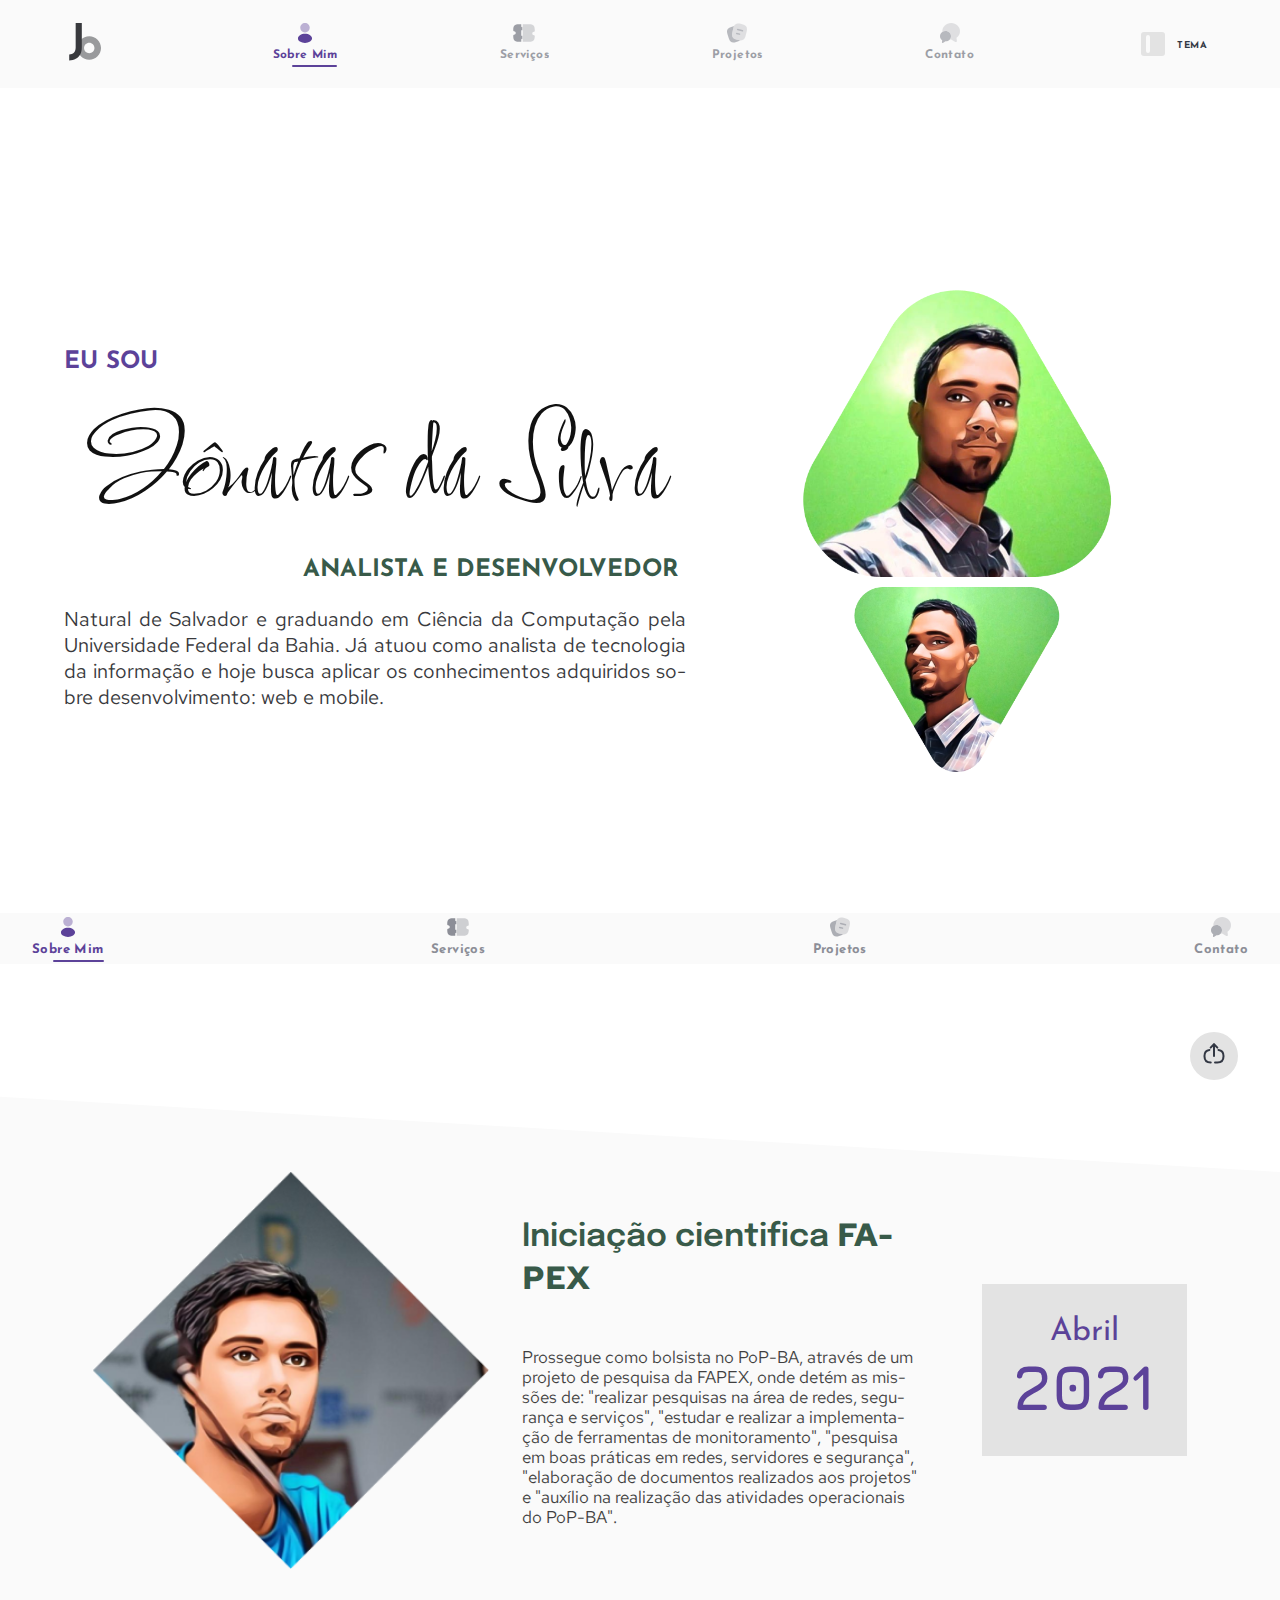
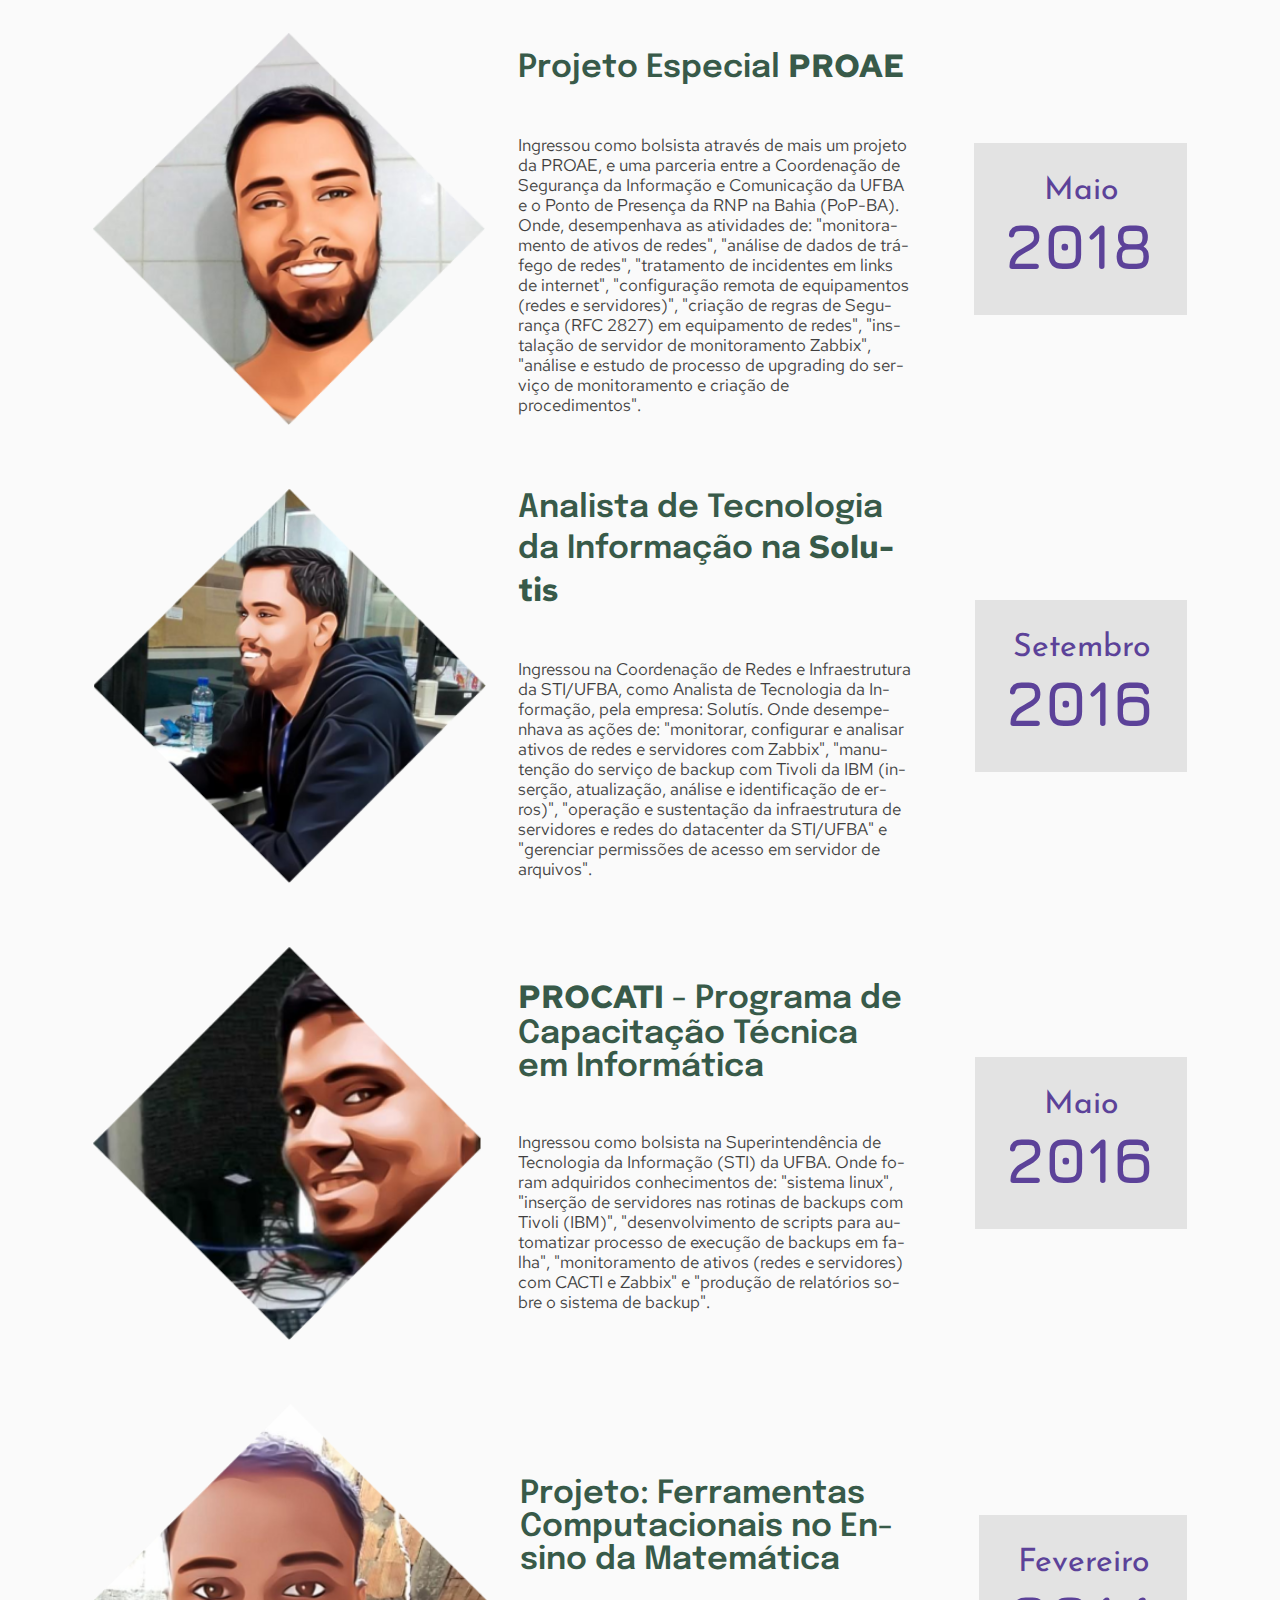
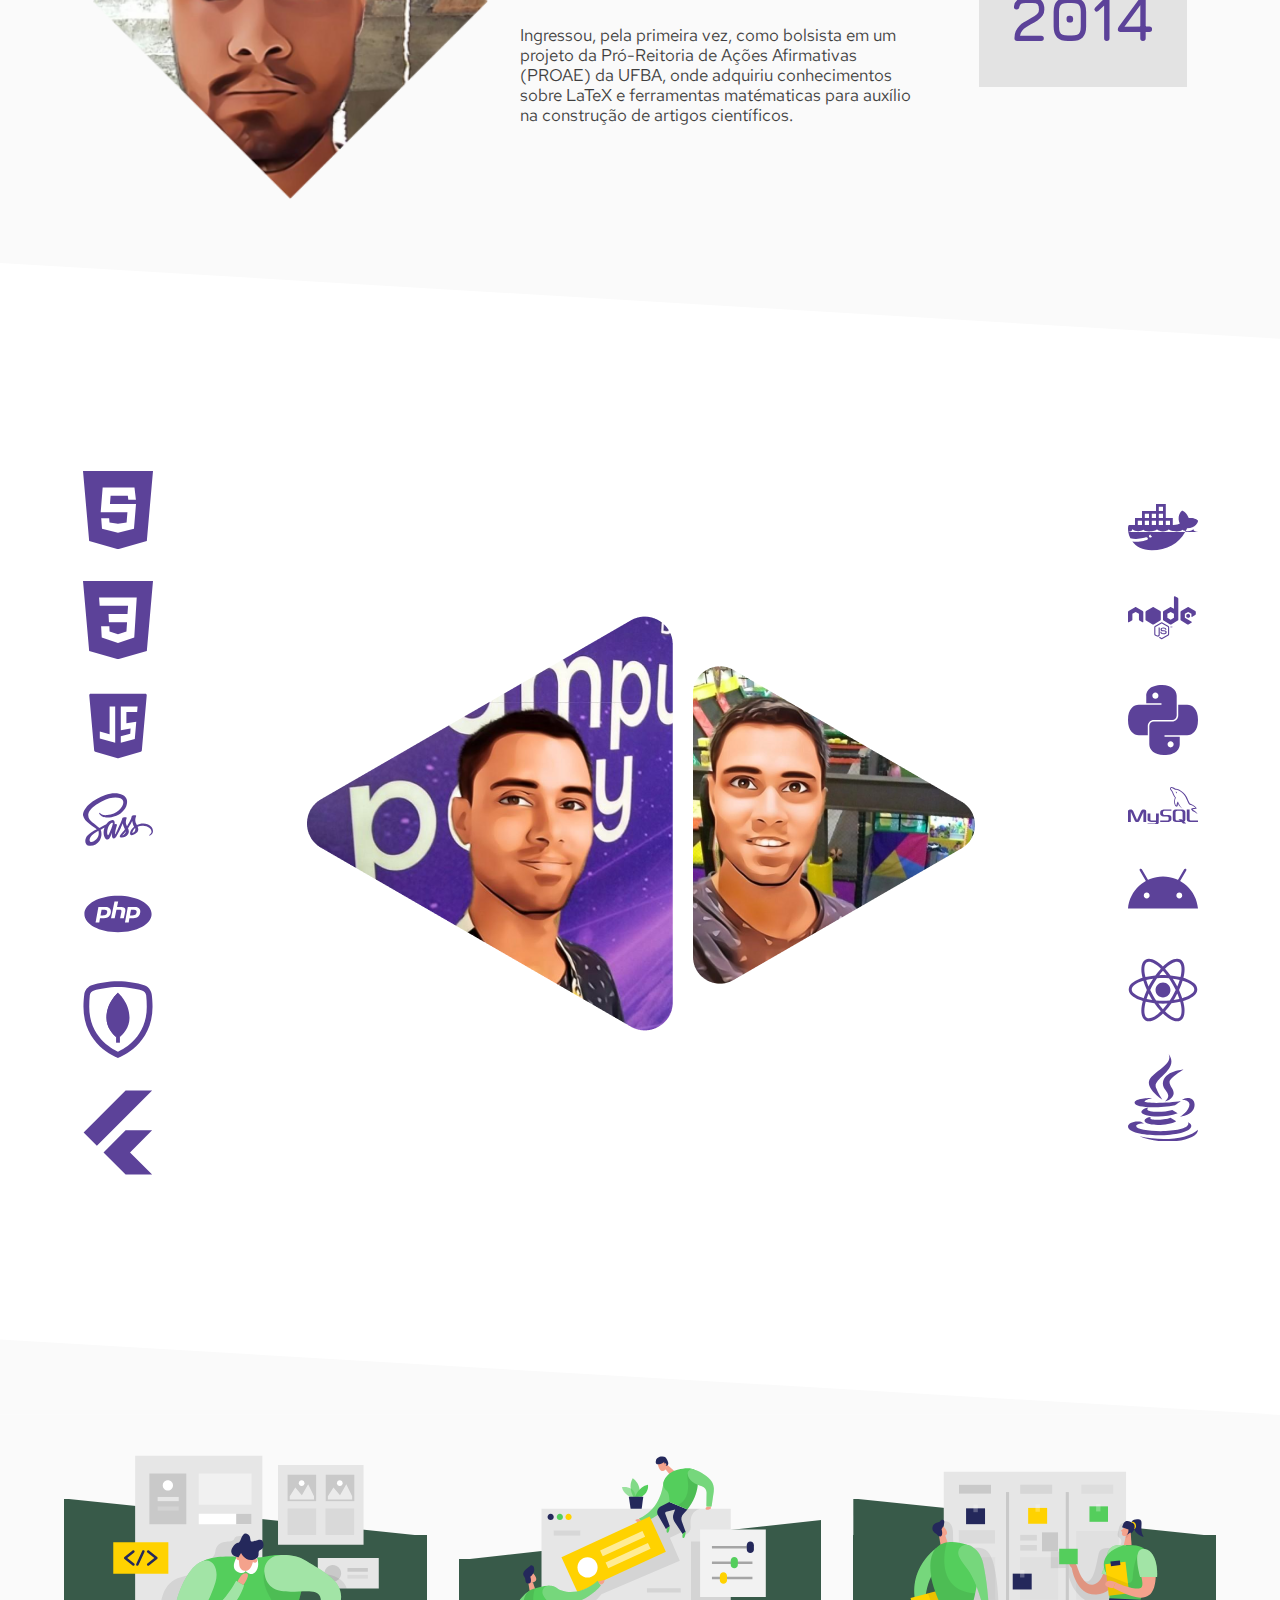
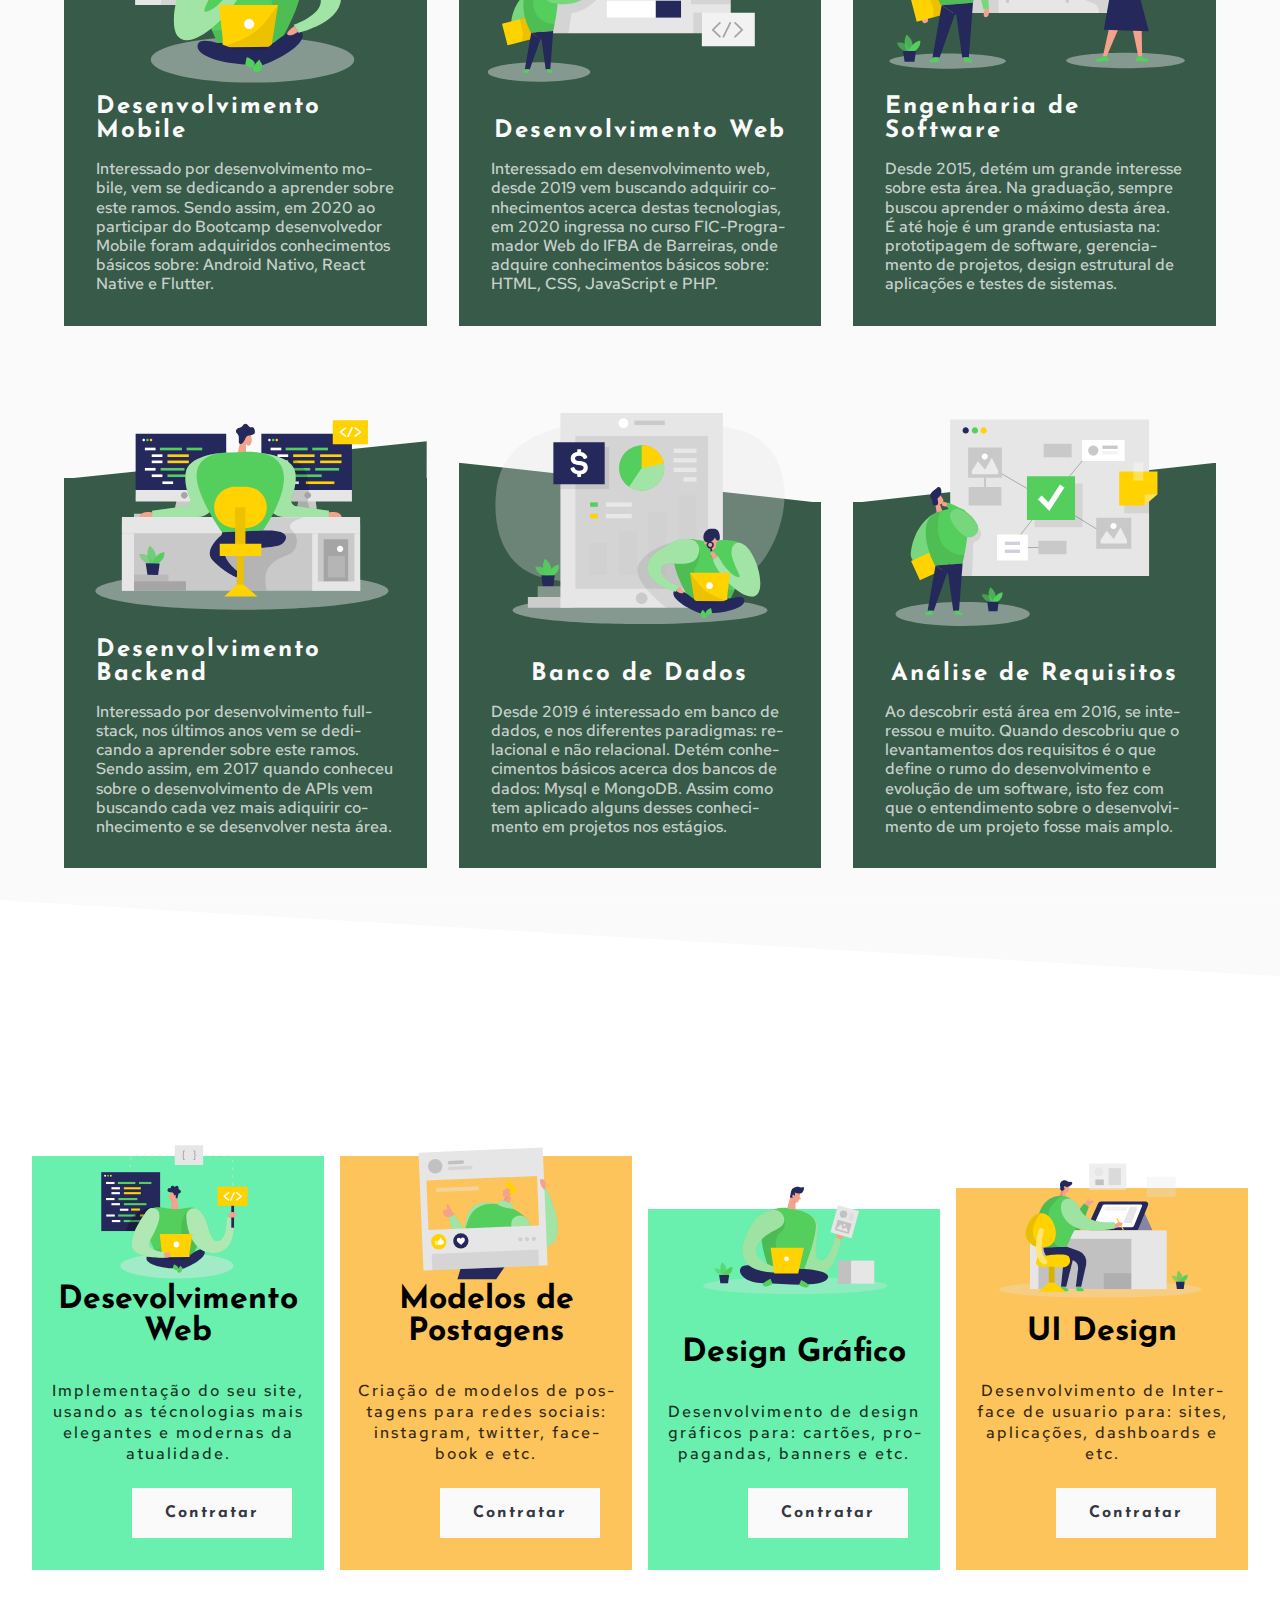
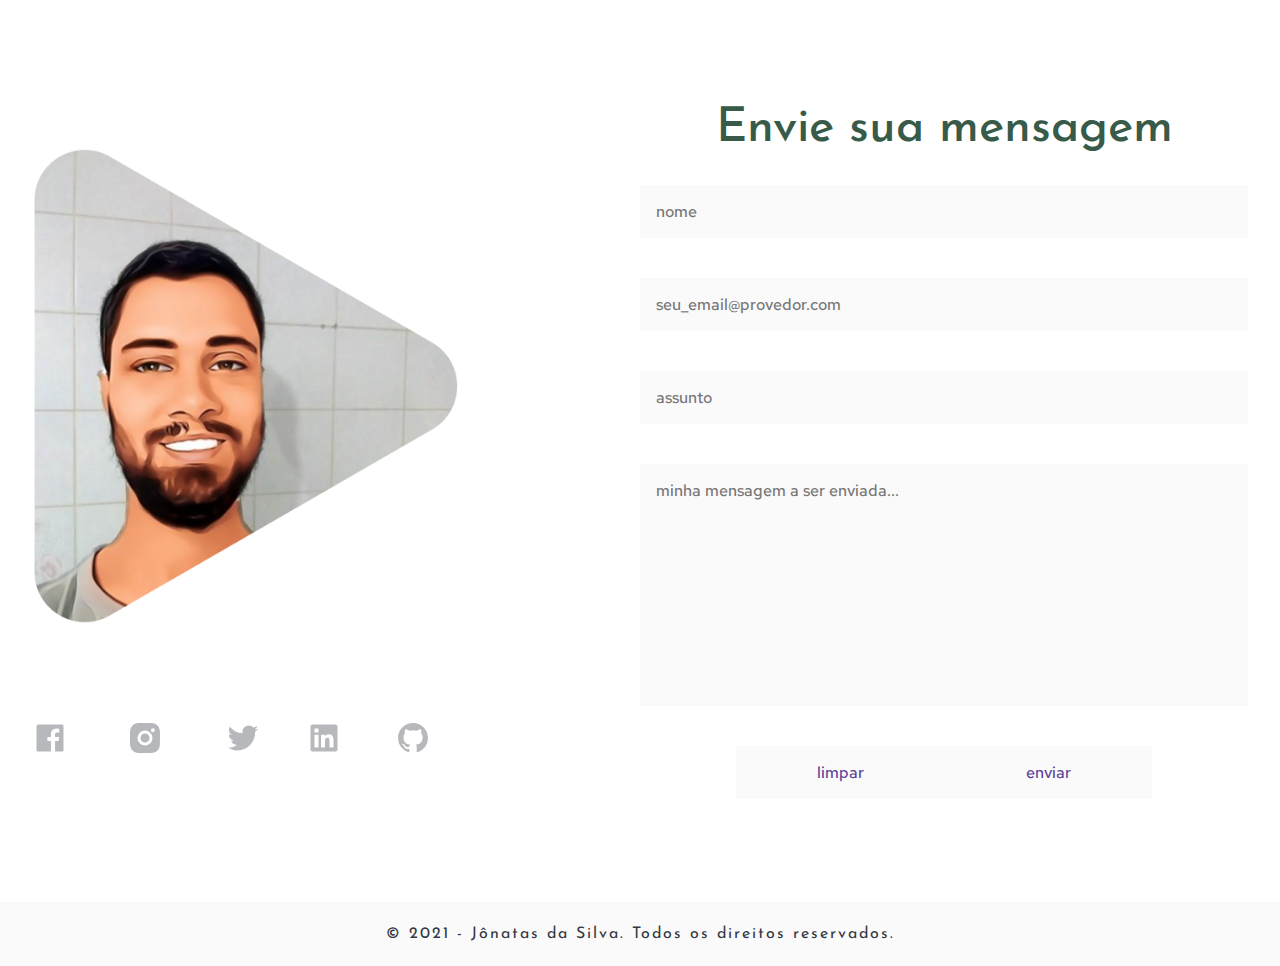
==== commit 63e37f9d: "Merge pull request #3 from jonatasdasilva/v3.0" ====
--- a/index.html
+++ b/index.html
@@ -135,6 +135,9 @@
             <img id="down" src="assets/images/image/perfil-down.png" alt="Jônatas da Silva">
           </div>
         </section>
+        
+        <div class="triangle-left" style="background-color: var(--top-100);">
+        </div>
         <sectiom class="experiencias">
           <div class="content">
             <div class="content-card">
@@ -204,6 +207,8 @@
             </div>
           </div>
         </sectiom>
+        <div class="triangle-right" style="background-color: var(--top-100);">
+        </div>
         <section class="habilidades">
           <div class="content">
             <div class="esquerda">
@@ -263,17 +268,21 @@
             </div>
           </div>
         </section>
+        <div class="triangle-left" style="background-color: var(--top-100);">
+        </div>
         <section class="interesses">
           <div class="content">
             <div class="card">
               <img src="assets/images/image/UI design _Two Color 1.svg" alt="desenvolvimento Mobile">
+              <div class="triangle-card-left"></div>
               <div class="detalhes">
                 <h2>Desenvolvimento Mobile</h2>
-                <p>Interessado por desenvolvimento mobile, nos últimos anos vem se dedicando a aprender sobre este ramos. Sendo assim, em 2020 ao participar do Bootcamp desenvolvedor Mobile foram adquiridos conhecimentos básicos sobre: Android Nativo, React Native e Flutter.</p>
+                <p>Interessado por desenvolvimento mobile, vem se dedicando a aprender sobre este ramos. Sendo assim, em 2020 ao participar do Bootcamp desenvolvedor Mobile foram adquiridos conhecimentos básicos sobre: Android Nativo, React Native e Flutter.</p>
               </div>
             </div>
             <div class="card">
               <img src="assets/images/image/Web development _Two Color 1.svg" alt="desenvolvimento Mobile">
+              <div class="triangle-card-right"></div>
               <div class="detalhes">
                 <h2>Desenvolvimento Web</h2>
                 <p>Interessado em desenvolvimento web, desde 2019 vem buscando adquirir conhecimentos acerca destas tecnologias, em 2020 ingressa no curso FIC-Programador Web do IFBA de Barreiras, onde adquire conhecimentos básicos sobre: HTML, CSS, JavaScript e PHP.</p>
@@ -281,6 +290,7 @@
             </div>
             <div class="card">
               <img src="assets/images/image/Scrum board_Two Color 1.svg" alt="desenvolvimento Mobile">
+              <div class="triangle-card-left"></div>
               <div class="detalhes">
                 <h2>Engenharia de Software</h2>
                 <p>Desde 2015, detém um grande interesse sobre esta área. Na graduação, sempre buscou aprender o máximo desta área. É até hoje é um grande entusiasta na: prototipagem de software, gerenciamento de projetos, design estrutural de aplicações e testes de sistemas.</p>
@@ -288,6 +298,7 @@
             </div>
             <div class="card">
               <img src="assets/images/image/Code Development _Two Color 1.svg" alt="desenvolvimento Mobile">
+              <div class="triangle-card-right"></div>
               <div class="detalhes">
                 <h2>Desenvolvimento Backend</h2>
                 <p>Interessado por desenvolvimento full-stack, nos últimos anos vem se dedicando a aprender sobre este ramos. Sendo assim, em 2017 quando conheceu sobre o desenvolvimento de APIs vem buscando cada vez mais adiquirir conhecimento e se desenvolver nesta área.</p>
@@ -295,6 +306,7 @@
             </div>
             <div class="card">
               <img src="assets/images/image/Finance analytics _Two Color 1.svg" alt="desenvolvimento Mobile">
+              <div class="triangle-card-left"></div>
               <div class="detalhes">
                 <h2>Banco de Dados</h2>
                 <p>Desde 2019 é interessado em banco de dados, e nos diferentes paradigmas: relacional e não relacional. Detém conhecimentos básicos acerca dos bancos de dados: Mysql e MongoDB. Assim como tem aplicado alguns desses conhecimento em projetos nos estágios.</p>
@@ -302,6 +314,7 @@
             </div>
             <div class="card">
               <img src="assets/images/image/Mind Map_Two Color 1.svg" alt="desenvolvimento Mobile">
+              <div class="triangle-card-right"></div>
               <div class="detalhes">
                 <h2>Análise de Requisitos</h2>
                 <p>Ao descobrir está área em 2016, se interessou e muito. Quando descobriu que o levantamentos dos requisitos é o que define o rumo do desenvolvimento e evolução de um software, isto fez com que o entendimento sobre o desenvolvimento de um projeto fosse mais amplo.</p>
@@ -309,1823 +322,107 @@
             </div>
           </div>
         </section>
+        <div class="triangle-right" style="background-color: var(--top-100);">
+        </div>
       </article>
       <article id="servicos">
-        <section class="servico">
-          <svg width="500" height="414" viewBox="0 0 500 414" fill="none" xmlns="http://www.w3.org/2000/svg">
-            <path d="M439.779 213.767C389.006 239.729 408.233 269.287 418.336 300.462C426.033 324.177 428.47 348.838 390.844 373.569L35.3942 370.864C18.3989 351.243 2.41313 331.077 0.69389 306.905C-1.67204 273.703 7.00304 240.62 17.1844 219.792C60.5835 131.093 184.684 1.16403 345.93 0.840689C514.195 0.493686 530.473 167.379 439.779 213.767Z" fill="url(#paint0_linear_0_363)"/>
-            <rect x="2.01099" y="36.9211" width="240.331" height="165.032" rx="11.07" fill="url(#paint1_linear_0_363)"/>
-            <rect x="8.84863" y="44.0032" width="226.664" height="150.875" rx="6.61" fill="white"/>
-            <path d="M433.801 182.552L480.796 194.603C487.728 196.381 493.586 201.002 496.929 207.329C500.272 213.656 500.789 221.1 498.352 227.828L465.654 318.128L353.967 275.927L399.054 177.032L433.801 182.552Z" fill="url(#paint2_linear_0_363)"/>
-            <path d="M375.236 219.311C370.392 226.093 366.418 233.456 363.407 241.227C358.675 253.711 344.96 272.528 344.96 272.528L360.087 278.246C360.087 278.246 373.817 254.965 375.236 249.114C376.656 243.262 375.236 219.311 375.236 219.311Z" fill="url(#paint3_linear_0_363)"/>
-            <path d="M360.103 278.246L414.59 298.83L447.595 311.298C447.595 311.298 458.636 309.902 459.424 303.199C460.213 296.495 457.058 238.924 450.158 225.912C443.257 212.899 426.104 209.815 426.104 209.815C426.104 209.815 412.894 220.194 405.008 219.279C397.121 218.364 399.811 209.815 399.811 209.815L391.207 208.033L381.23 209.926L375.229 219.311L360.103 278.246Z" fill="url(#paint4_linear_0_363)"/>
-            <path d="M220.82 228.869C220.82 228.869 226.341 245.304 232.729 244.248C232.729 240.573 235.544 230.304 235.544 230.304L231.751 221.085L220.82 228.869Z" fill="url(#paint5_linear_0_363)"/>
-            <path d="M235.173 222.828L230.789 249.114L315.15 257.623L311.538 224.35L235.173 222.828Z" fill="url(#paint6_linear_0_363)"/>
-            <path d="M294.629 231.448C291.695 231.874 263.123 231.566 254.826 230.312C256.112 221.196 262.382 176.322 262.863 159.91C263.099 151.803 263.336 141.44 263.257 132.371V130.793C263.257 130.336 263.257 129.879 263.257 129.429C263.257 129.287 263.257 129.145 263.257 129.003C263.257 128.703 263.257 128.404 263.257 128.112C263.257 127.402 263.218 126.708 263.194 126.022C263.17 125.336 263.154 124.752 263.131 124.137C263.078 122.907 263.015 121.74 262.942 120.636C262.942 120.241 262.886 119.847 262.855 119.476L262.807 118.869C262.807 118.664 262.807 118.475 262.752 118.278C262.697 118.08 262.713 117.804 262.681 117.576C262.65 117.347 262.642 117.229 262.626 117.055C262.574 116.529 262.51 116.048 262.437 115.612C262.437 115.486 262.397 115.368 262.382 115.241C262.287 114.642 262.184 114.106 262.066 113.664L261.924 113.12C261.887 112.988 261.848 112.862 261.806 112.741C261.773 112.622 261.731 112.506 261.68 112.394C261.641 112.294 261.597 112.197 261.546 112.103C261.533 112.057 261.511 112.014 261.483 111.976C261.465 111.934 261.441 111.894 261.412 111.858L259.637 95.4858C260.268 95.4539 260.899 95.4539 261.53 95.4858C261.53 95.4858 278.612 95.8565 285.67 95.5647C287.043 99.8785 288.533 105.707 287.311 107.662C285.481 110.573 282.192 111.077 284.306 117.126C284.267 117.208 284.233 117.293 284.203 117.379C284.17 117.469 284.141 117.561 284.117 117.655C284.117 117.749 284.061 117.852 284.038 117.954L283.967 118.27C282.847 123.404 294.487 230.178 294.629 231.448Z" fill="url(#paint7_linear_0_363)"/>
-            <path d="M262.863 159.902C262.382 176.314 254.976 229.595 253.659 238.711C246.016 237.585 238.487 235.788 231.159 233.341L230.789 150.533L222.539 171.101L232.705 220.407L218.304 230.659C210.915 233.443 198.399 182.41 199.069 170.904C199.74 159.579 220.867 117.489 227.965 109.271C232.263 104.295 243.628 100.273 251.924 97.8754L243.691 119.248C243.691 119.248 250.686 121.33 252.311 117.67C253.935 114.011 257.949 109.784 260.938 111.361C260.993 111.388 261.044 111.423 261.088 111.464C261.144 111.513 261.194 111.569 261.238 111.629L261.356 111.795C261.386 111.831 261.41 111.871 261.427 111.913C261.456 111.951 261.478 111.994 261.49 112.039C261.541 112.134 261.586 112.231 261.625 112.331C261.673 112.445 261.715 112.56 261.751 112.678C261.793 112.794 261.832 112.92 261.869 113.057L262.011 113.601C262.121 114.074 262.224 114.61 262.326 115.178C262.326 115.304 262.366 115.423 262.382 115.549C262.445 116.006 262.516 116.487 262.571 116.992C262.571 117.166 262.61 117.339 262.626 117.513L262.697 118.215C262.697 118.412 262.737 118.601 262.752 118.806L262.8 119.413C262.8 119.792 262.855 120.202 262.886 120.573C262.96 121.677 263.023 122.844 263.076 124.074C263.076 124.689 263.123 125.312 263.139 125.959C263.154 126.606 263.178 127.339 263.202 128.049C263.202 128.341 263.202 128.64 263.202 128.94C263.202 129.082 263.202 129.224 263.202 129.366V130.73V132.308C263.336 141.432 263.099 151.795 262.863 159.902Z" fill="url(#paint8_linear_0_363)"/>
-            <path d="M383.068 207.055L374.606 220.328C374.173 221.006 373.47 221.466 372.676 221.593C371.882 221.719 371.072 221.5 370.449 220.991L331.427 189.043L311.254 160.289L316.151 232.237C316.151 232.237 316.546 235.084 295.363 238.159C295.221 236.897 282.847 123.42 283.896 118.191L283.967 117.875C283.967 117.773 284.014 117.67 284.046 117.576C284.07 117.482 284.099 117.39 284.132 117.3C284.162 117.214 284.196 117.129 284.235 117.047C284.279 116.919 284.335 116.795 284.401 116.677C284.43 116.611 284.464 116.548 284.503 116.487L284.645 116.259C284.689 116.183 284.739 116.112 284.795 116.046C284.841 115.982 284.894 115.924 284.953 115.872C285.005 115.811 285.063 115.756 285.126 115.707C285.183 115.652 285.244 115.602 285.308 115.557C285.469 115.424 285.65 115.318 285.844 115.241L286.049 115.162C286.257 115.084 286.474 115.037 286.696 115.021C286.827 115.013 286.959 115.013 287.09 115.021C287.987 115.055 288.864 115.295 289.653 115.722L287.216 110.375L306.017 113.893L296.861 98.2934C306.143 102.331 318.336 110.186 321.199 118.254C325.402 130.084 347.413 170.951 347.413 170.951L382.737 204.547C383.416 205.205 383.554 206.244 383.068 207.055Z" fill="url(#paint9_linear_0_363)"/>
-            <path d="M69.7713 179.397C55.0237 184.468 44.3612 204.114 50.2839 222.544L69.4007 281.976L175.221 260.155L128.226 172.355L69.7713 179.397Z" fill="url(#paint10_linear_0_363)"/>
-            <path d="M262.129 115.73L262.011 115.565C261.967 115.504 261.917 115.449 261.861 115.399C261.816 115.358 261.766 115.323 261.711 115.297C258.722 113.719 254.716 117.923 253.084 121.606C251.451 125.289 243.675 119.24 243.675 119.24L252.713 101.787L253.659 99.3423L260.3 93.3486V100.005L261.317 111.795L262.129 115.73Z" fill="url(#paint11_linear_0_363)"/>
-            <path d="M290.103 113.207L291.104 117.039C288.92 116.298 286.309 115.462 284.976 117.039C284.659 117.378 284.415 117.778 284.259 118.215C282.145 112.189 285.434 111.685 287.263 108.751C288.486 106.795 286.995 100.967 285.623 96.653C284.708 93.806 283.857 91.6215 283.857 91.6215L292.461 92.765L296.909 99.3817L307.816 114.366C308.089 114.736 308.108 115.235 307.864 115.625C307.621 116.015 307.164 116.216 306.711 116.133L290.103 113.207Z" fill="url(#paint12_linear_0_363)"/>
-            <path d="M288.888 111.803L289.677 115.659C288.887 115.232 288.011 114.992 287.114 114.957C286.982 114.95 286.851 114.95 286.719 114.957C286.498 114.974 286.28 115.021 286.073 115.099L285.868 115.178C285.673 115.255 285.492 115.361 285.331 115.494C285.267 115.539 285.207 115.589 285.15 115.644C285.086 115.693 285.028 115.748 284.976 115.809C284.918 115.861 284.865 115.919 284.819 115.983C284.762 116.049 284.712 116.12 284.669 116.196L284.527 116.424C284.488 116.485 284.454 116.548 284.424 116.614C284.358 116.732 284.303 116.856 284.259 116.984C282.145 110.959 285.434 110.454 287.263 107.521C288.486 105.565 286.995 99.7366 285.623 95.4227C284.708 92.5757 283.857 90.3912 283.857 90.3912L292.461 91.5347L296.909 98.1514L307.232 113.514C307.455 113.86 307.452 114.304 307.224 114.646C306.996 114.989 306.588 115.163 306.183 115.091L288.888 111.803Z" fill="url(#paint13_linear_0_363)"/>
-            <path d="M260.252 98.7745C260.363 96.9133 260.726 92.1262 260.899 86.5662C261.017 82.7098 261.128 78.7192 261.222 75.6356C261.222 75.3675 261.222 75.1151 261.222 74.847C261.29 73.1794 261.248 71.5091 261.096 69.847C261.025 69.7445 260.954 69.6498 260.891 69.5473C254.953 61.1088 255.205 55.1467 258.47 52.8123C258.902 52.5082 259.374 52.2666 259.874 52.0946C259.874 52.0946 257.319 40.8565 261.025 31.1956C265.923 18.4117 283.423 16.4795 294.432 18.4905C305.442 20.5016 316.112 32.4101 313.667 44.642C312.697 49.5 310.938 54.011 310.844 58.3722C310.749 62.7334 313.249 69.705 310.655 77.0315C306.948 87.5521 296.388 91.3454 289.748 92.0158C288.901 92.0991 288.051 92.1307 287.2 92.1104L287.09 93.9401L287.003 95.4306L286.908 97.0079C286.696 100.636 286.341 101.487 286.341 101.487C284.507 106.496 279.549 109.658 274.235 109.208C264.748 108.68 260.016 103.278 260.252 98.7745Z" fill="url(#paint14_linear_0_363)"/>
-            <path d="M261.238 75.6357C268.446 88.7587 278.99 93.4432 287.035 95.4227L287.121 93.9322L287.232 92.1025C279.558 88.8691 270.67 82.3155 260.923 69.5631C260.986 69.6656 261.057 69.7603 261.128 69.8628C261.28 71.5249 261.322 73.1952 261.254 74.8628C261.246 75.1151 261.246 75.3675 261.238 75.6357Z" fill="url(#paint15_linear_0_363)"/>
-            <path d="M263.762 57.5442C263.762 57.5442 261.53 54.2161 259.779 56.6214C258.028 59.0268 260.473 63.317 260.473 63.317L263.762 57.5442Z" fill="url(#paint16_linear_0_363)"/>
-            <circle cx="259.44" cy="134.5" r="2.68139" fill="url(#paint17_linear_0_363)"/>
-            <circle cx="258.896" cy="157" r="2.68139" fill="url(#paint18_linear_0_363)"/>
-            <circle cx="256.767" cy="179.855" r="2.68139" fill="url(#paint19_linear_0_363)"/>
-            <circle cx="254.085" cy="205.352" r="2.68139" fill="url(#paint20_linear_0_363)"/>
-            <circle cx="250.055" cy="232.986" r="2.68139" fill="url(#paint21_linear_0_363)"/>
-            <path d="M286.782 131.819L292.831 130.683" stroke="url(#paint22_linear_0_363)" stroke-width="2"/>
-            <path d="M288.872 154.374L294.913 153.246" stroke="url(#paint23_linear_0_363)" stroke-width="2"/>
-            <path d="M291.893 177.733L298.281 177.173" stroke="url(#paint24_linear_0_363)" stroke-width="2"/>
-            <path d="M293.872 202.946L300.268 202.386" stroke="url(#paint25_linear_0_363)" stroke-width="2"/>
-            <path d="M297.066 232.237L303.462 230.644" stroke="url(#paint26_linear_0_363)" stroke-width="2"/>
-            <path d="M312.547 225.194L305.97 227.166L293.872 125.036H309.913L308.013 117.662" stroke="url(#paint27_linear_0_363)"/>
-            <path d="M213.73 220.273L229.543 209.942" stroke="#1F1844"/>
-            <path d="M363.423 211.748L372.878 197.221" stroke="#1F1844"/>
-            <path d="M234.692 141.306L253.659 142.118L252.949 147.339L242.942 150.533L234.203 146.55L234.692 141.306Z" fill="url(#paint28_linear_0_363)"/>
-            <path d="M234.692 140.123L253.659 140.935L252.949 146.164L242.942 149.35L234.203 145.375L234.692 140.123Z" fill="url(#paint29_linear_0_363)"/>
-            <path d="M233.162 105.265L235.465 128.83L255.607 128.632C252.997 179.768 252.216 184.973 247.484 228.215L235.654 225.549" stroke="url(#paint30_linear_0_363)"/>
-            <path d="M270.449 60.6278L270.024 63.6246C276.83 67.5126 290.528 78.6562 293.438 79.1057C297.161 79.6893 298.407 75.3675 300.41 76.3691C302.413 77.3707 302.121 79.9732 303.517 79.9732C304.243 79.9732 309.716 76.8975 311.278 75.0284C311.278 75.0284 309.385 81.2114 308.864 82.4968C307.666 85.4779 299.401 92.9779 299.401 92.9779C298.663 93.6557 297.667 93.9783 296.672 93.8612L287.894 92.8754L283.478 90.3281C277.319 87.0394 264.905 74.0662 264.85 72.2997C264.8 68.999 265.136 65.7037 265.852 62.4811L270.449 60.6278Z" fill="#1F1844"/>
-            <path d="M491.483 327.733C473.249 428.254 229.495 416.779 128.785 407.931C74.1324 403.144 6.38797 382.323 0.788603 307.631C0.788603 307.386 0.788603 307.142 0.733398 306.905V296.014L262.121 241.227L491.483 327.733Z" fill="url(#paint31_linear_0_363)"/>
-            <g style="mix-blend-mode:multiply" opacity="0.5">
-            <ellipse cx="139.117" cy="368.814" rx="24.2981" ry="12.1767" fill="#BFC3DB"/>
-            </g>
-            <g style="mix-blend-mode:multiply" opacity="0.5">
-            <ellipse cx="67.9495" cy="325.47" rx="24.2981" ry="12.1767" fill="#BFC3DB"/>
-            </g>
-            <g style="mix-blend-mode:multiply" opacity="0.5">
-            <path d="M272.421 299.587L270.118 301.558L353.967 338.53L412.965 310.47L272.421 299.587Z" fill="#BBBFD9"/>
-            </g>
-            <path d="M262.271 233.443L272.421 296.014L355.655 329.815L342.531 259.429L262.271 233.443Z" fill="url(#paint32_linear_0_363)"/>
-            <path d="M375.237 219.311C375.237 219.311 378.131 223.483 380.497 225.06C382.863 226.637 386.546 230.336 387.074 232.237C387.603 234.137 391.278 230.446 388.778 226.503C386.278 222.56 383.391 220.194 384.18 218.617C384.968 217.039 392.2 209.027 399.819 209.815C407.437 210.604 401.396 203.112 397.981 203.112C394.566 203.112 382.208 208.38 382.208 208.38L375.237 219.311Z" fill="url(#paint33_linear_0_363)"/>
-            <path d="M432.618 259.429L433.801 291.566L414.59 298.83L408.691 296.606L428.872 289.397C428.872 289.397 431.633 259.839 432.618 259.429Z" fill="url(#paint34_linear_0_363)"/>
-            <path d="M355.654 329.815L412.965 305.896L346.183 278.987L355.654 329.815Z" fill="url(#paint35_linear_0_363)"/>
-            <path d="M424.898 161.669C423.257 165.17 419.07 168.877 418.928 170.005C417.2 173.593 413.344 181.409 410.805 185.312C407.445 190.47 397.398 191.322 393.77 186.267C390.142 181.211 381.94 174.926 381.94 174.926C381.94 174.926 377.437 171.14 377.863 169.129C378.289 167.118 387.611 163.838 388.257 159.76C388.557 157.883 388.021 156.069 387.611 154.153C387.129 151.913 386.822 149.547 388.21 146.819V146.748C388.999 145.17 392.193 145.107 396.364 145.888C397.453 146.085 398.612 146.345 399.803 146.677C408.88 149.003 420.458 153.964 423.999 156.448C425.946 157.773 425.868 159.681 424.898 161.669Z" fill="url(#paint36_linear_0_363)"/>
-            <path d="M429.629 159.311L423.565 169.823L414.779 167.568L412.169 158.388L393.241 153.451L387.65 154.2C387.169 151.961 386.861 149.595 388.249 146.866L396.435 145.935L399.874 146.724L421.774 151.621L429.629 159.311Z" fill="url(#paint37_linear_0_363)"/>
-            <path d="M426.23 174.839C423.486 175.525 419.984 177.079 418.344 180.21C417.043 182.763 416.54 185.648 416.901 188.491C416.664 188.396 416.522 188.325 416.522 188.325C416.522 188.325 413.091 199.918 409.866 202.568C408.36 203.814 402.35 203.869 396.033 203.356C388.88 202.82 381.317 201.566 379.377 200.541C375.726 198.609 377.445 192.166 379.377 189.587C379.878 188.907 380.259 188.147 380.505 187.339C383.328 188.427 387.484 189.768 388.178 188.514C388.967 187.063 383.959 183.301 380.505 181.416C380.389 181.103 380.224 180.81 380.016 180.549C378.517 178.617 381.948 174.886 381.948 174.886C381.948 174.886 390.11 181.196 393.778 186.227C397.445 191.259 407.453 190.423 410.812 185.273C413.352 181.369 417.208 173.554 418.935 169.965C418.935 170.147 418.935 170.241 418.935 170.241C418.935 170.241 422.5 173.877 426.23 174.839Z" fill="#1F1844"/>
-            <path d="M388.186 188.538C387.492 189.792 383.336 188.451 380.513 187.363C381.177 185.453 381.177 183.374 380.513 181.464C383.967 183.341 388.991 187.087 388.186 188.538Z" fill="url(#paint38_linear_0_363)"/>
-            <path d="M429.022 186.274C428.571 187.246 427.869 188.079 426.987 188.688C426.806 189.768 426.562 191.251 426.317 192.962L425.812 196.653C425.213 201.385 424.756 206.748 425.158 209.871C426.017 216.456 403.076 223.759 398.533 221.401C395.379 219.737 395.481 211.093 395.836 206.117C395.915 204.965 396.009 204.011 396.073 203.388C402.382 203.877 408.399 203.814 409.913 202.599C410.84 201.712 411.604 200.668 412.169 199.516C413.952 195.929 415.424 192.195 416.569 188.356C416.569 188.356 416.506 182.797 417.863 180.202C419.528 177.241 422.313 175.073 425.591 174.185C425.718 174.185 427.169 174.185 427.311 174.185C431.136 174.934 432.177 179.737 429.022 186.274Z" fill="url(#paint39_linear_0_363)"/>
-            <path fill-rule="evenodd" clip-rule="evenodd" d="M402.271 120.202L402.603 118.672L409.716 119.91L407.847 135.825L394.148 150.021L380.323 148.12L375.592 153.483H375.095C373.55 156.006 372.279 158.687 371.301 161.479C370.639 158.956 373.202 154.224 373.202 154.224H372.129C372.129 154.224 375.339 149.137 375.836 148.12C375.436 147.542 375.26 146.839 375.339 146.14C375.339 146.14 370.402 148.285 370.15 146.637C369.898 144.989 373.967 144.468 373.967 144.468V142.931L379.653 141.692L380.063 140.344L374.322 139.603C374.322 139.603 374.046 139.957 373.439 140.841C372.39 137.623 375.805 134.792 375.805 134.792C375.588 134.6 375.305 134.501 375.016 134.516C376.499 131.897 382.516 128.743 382.516 128.743L379.795 128.08V127.016C379.795 127.016 374.109 127.844 374.519 127.016C374.929 126.188 378.809 126.353 378.809 126.353V125.36L385.568 125.525C385.568 125.525 385.734 126.353 387.216 126.353C388.223 126.353 388.47 126.124 388.628 125.977C388.703 125.908 388.758 125.856 388.864 125.856C389.196 125.856 391.506 126.353 391.506 126.353C391.506 126.353 391.506 124.729 392.082 124.729C392.194 124.729 392.398 124.749 392.653 124.775C393.707 124.883 395.648 125.081 395.749 124.287C395.875 123.301 393.32 124.287 393.32 124.287L389.196 123.546L389.527 121.732L382.429 120.249V119.539C382.508 119.44 382.629 119.381 382.756 119.381C382.884 119.381 383.004 119.44 383.084 119.539C383.415 119.926 384.322 118.349 384.322 118.349L388.265 119.09V117.355L397.421 118.672V119.744L398.328 119.831L399.117 119.169L402.271 120.202ZM386.806 137.56L391.672 137.15L393.328 135.825C393.328 135.825 387.516 136.117 387.224 136.117C386.932 136.117 386.435 134.965 386.435 134.965H387.177L387.051 134.382L381.12 135.289L380.907 134.098L381.735 133.727L384.006 132.986L383.793 131.913L382.058 132.812L378.068 134.879L377.279 134.263L374.685 137.726L378.935 138.009C378.935 138.009 378.612 136.282 378.935 136.692C379.259 137.103 386.191 136.077 386.191 136.077L386.806 137.56Z" fill="#1F1844"/>
-            <path fill-rule="evenodd" clip-rule="evenodd" d="M434.03 133.743L435.552 133.388L437.508 140.257L422.327 145.399L409.976 141.826L399.377 125.825L392.524 123.885L392.311 123.435C389.367 123.118 386.398 123.118 383.454 123.435C385.481 121.74 390.82 122.032 390.82 122.032L390.363 121.062C390.363 121.062 396.333 121.795 397.461 121.795C397.811 121.186 398.372 120.726 399.038 120.502C399.038 120.502 394.969 116.953 396.357 116.022C397.745 115.091 399.961 118.538 399.961 118.538L401.364 117.907L404.921 122.513L406.317 122.308L404.519 116.787C404.519 116.787 404.077 116.692 403.028 116.519C405.473 114.169 409.487 116.038 409.487 116.038C409.57 115.759 409.539 115.458 409.401 115.202C412.421 115.407 417.831 119.5 417.831 119.5L417.256 116.756L418.226 116.298C418.226 116.298 415.04 111.55 415.962 111.566C416.885 111.582 418.399 115.155 418.399 115.155L419.29 114.729L422.011 120.88C422.011 120.88 421.38 121.385 422.011 122.726C422.44 123.636 422.752 123.761 422.952 123.841C423.047 123.879 423.117 123.907 423.163 124.003C423.305 124.303 423.849 126.598 423.849 126.598C423.849 126.598 425.316 125.88 425.56 126.424C425.605 126.525 425.669 126.708 425.749 126.936C426.099 127.941 426.761 129.836 427.532 129.579C428.478 129.263 426.491 127.379 426.491 127.379L425.387 123.333L427.169 122.852L425.465 115.809L426.104 115.509C426.228 115.541 426.331 115.627 426.384 115.744C426.438 115.86 426.436 115.994 426.38 116.109C426.191 116.566 427.997 116.708 427.997 116.708L429.022 120.604L430.599 119.863L433.32 128.696L432.358 129.161L432.666 130.013L433.62 130.47L434.03 133.743ZM411.719 127.229L414.18 131.448L416.088 132.371C416.088 132.371 413.336 127.244 413.21 126.984C413.084 126.724 413.912 125.778 413.912 125.778L414.235 126.448L414.7 126.093L411.333 121.117L412.327 120.415L413.013 120.998L414.661 122.733L415.536 122.087L413.959 120.904L410.371 118.183L410.592 117.213L406.349 116.345L407.926 120.289C407.926 120.289 409.361 119.224 409.125 119.721C408.888 120.218 412.792 126.03 412.792 126.03L411.719 127.229Z" fill="#1F1844"/>
-            <path d="M428.77 131.338L432.476 129.91L433.265 131.338C433.265 131.338 437.784 130.076 438.439 130.62C439.093 131.164 438.935 131.661 438.935 131.661L444.196 132.323L443.62 133.065C443.62 133.065 445.268 134.295 445.016 134.295C444.271 134.363 443.531 134.473 442.8 134.626C442.198 134.666 441.595 134.666 440.994 134.626L440.584 135.415L439.267 135.825C439.267 135.825 442.721 135.991 443.131 137.221C443.541 138.451 448.557 138.128 448.139 139.114C447.952 139.643 447.608 140.102 447.153 140.431C447.153 140.431 451.183 141.582 451.017 142.158C450.852 142.733 449.708 142.946 449.708 142.946L447.342 142.615C447.161 143.132 447.192 143.699 447.429 144.192C448.231 144.896 449.113 145.505 450.055 146.006L449.976 146.795C449.976 146.795 451.704 147.86 451.554 148.601L451.388 149.342C451.388 149.342 453.281 151.314 453.194 151.811C453.107 152.308 451.964 152.386 451.964 152.386C451.964 152.386 452.043 153.12 451.554 153.175C451.095 153.169 450.644 153.055 450.237 152.844L449.172 153.183L447.95 152.3C447.95 152.3 452.058 158.215 451.159 158.546L450.252 158.877C450.252 158.877 452.965 164.137 451.648 164.137C450.331 164.137 450.071 163.782 450.071 163.782L448.738 160.47L447.508 160.88L445.875 158.104L440.986 158.27L437.484 151.172L428.77 131.338Z" fill="#1F1844"/>
-            <path d="M436.538 141.953C435.868 141.614 436.538 139.934 437.216 138.916C437.507 138.546 437.741 138.134 437.91 137.694C437.374 138.341 437.027 138.774 437.027 138.774C437.027 138.774 436.838 136.361 436.719 134.043C436.318 134.013 435.919 133.95 435.528 133.853C428.297 132.41 421.704 130.202 414.961 128.632C414.781 128.625 414.605 128.585 414.44 128.514C410.838 127.66 407.172 127.103 403.478 126.85C402.642 134.918 398.289 142.718 394.077 149.973C400 151.795 410.639 154.744 410.639 154.744L426.207 158.632L410.252 156.637L409.464 160.58L420.174 163.183L416.798 174.397L421.53 176.093C421.53 176.093 425.26 173.151 427.981 175.431C430.702 177.71 429.629 184.894 426.23 189.074C426.303 191.613 426.076 194.152 425.552 196.637C425.552 196.637 436.136 177.781 440.434 173.427C444.732 169.074 446.104 163.617 446.159 161.353C446.159 159.902 447.926 157.189 449.448 154.973C444.795 151.006 441.64 145.896 436.538 141.953Z" fill="#1F1844"/>
-            <path d="M263.273 111.014C263.273 111.014 273.304 116.188 281.585 111.566" stroke="white"/>
-            <path d="M261.341 111.795L261.222 111.629C261.179 111.569 261.128 111.513 261.073 111.464C261.028 111.422 260.977 111.388 260.923 111.361C257.934 109.784 253.927 113.987 252.295 117.67C250.662 121.353 243.675 119.248 243.675 119.248L248.991 97.0158L260.923 89.0189L260.252 99.3817L261.341 111.795Z" fill="url(#paint40_linear_0_363)"/>
-            <path d="M255.607 128.601L263.186 128.088" stroke="url(#paint41_linear_0_363)"/>
-            <path d="M293.872 125.036L284.211 126.858" stroke="url(#paint42_linear_0_363)"/>
-            <path d="M355.655 329.815V334.327L412.965 310.47V305.896L355.655 329.815Z" fill="#C8CCE0"/>
-            <path d="M355.655 334.326L272.421 299.587V296.014L355.655 329.815V334.326Z" fill="#C8CCE0"/>
-            <circle cx="300.268" cy="279.129" r="7.12934" fill="white"/>
-            <path d="M391.664 215.509C391.664 215.509 392.524 224.35 397.579 225.959C405.662 228.522 425.552 217.931 425.552 217.931" stroke="white"/>
-            <path d="M279.874 360.573L214.811 373.057L179.322 340.068L219.519 333.341L231.767 355.841L270.355 353.199L279.874 360.573Z" fill="url(#paint43_linear_0_363)"/>
-            <path d="M281.703 358.743L216.64 371.227L181.151 338.238L221.349 331.511L233.596 354.011L272.184 351.369L281.703 358.743Z" fill="#D5527E"/>
-            <path d="M163.478 364.965C163.478 373.814 154.124 380.991 142.579 380.991C131.033 380.991 121.68 373.814 121.68 364.965C121.712 361.92 122.786 358.978 124.724 356.629C124.724 358.995 132.721 360.88 142.579 360.88C152.437 360.88 160.442 358.979 160.442 356.629C162.38 358.977 163.452 361.921 163.478 364.965Z" fill="url(#paint44_linear_0_363)"/>
-            <path d="M160.442 356.637C160.442 359.003 152.445 360.888 142.579 360.888C132.713 360.888 124.724 358.987 124.724 356.637C124.724 356.03 125.307 355.454 126.301 354.926C129.101 353.451 135.339 352.426 142.579 352.426C149.819 352.426 156.065 353.451 158.864 354.926C159.858 355.438 160.418 356.054 160.442 356.637Z" fill="url(#paint45_linear_0_363)"/>
-            <path d="M143.249 358.483C142.539 358.483 141.672 358.483 140.592 358.38H140.41C135.047 357.931 126.293 355.935 121.025 347.891C120.473 347.05 119.978 346.172 119.543 345.265C118.651 343.423 117.969 341.486 117.508 339.492C115.678 331.677 105.82 326.338 102.445 325.525C103.588 321.479 117.792 323.301 126.53 328.562C128.894 329.856 130.891 331.728 132.334 334.003L133.423 338.656C133.72 341.209 134.376 343.707 135.371 346.077C135.865 347.289 136.423 348.474 137.043 349.626C138.237 351.852 139.614 353.976 141.159 355.975C142.405 357.584 143.249 358.483 143.249 358.483Z" fill="url(#paint46_linear_0_363)"/>
-            <path d="M139.795 356.669C139.795 356.669 128.896 350.312 126.806 341.685C124.716 333.057 118.044 327.174 111.151 326.393" stroke="white" stroke-width="0.68"/>
-            <path d="M143.249 358.475C143.249 358.475 137.129 333.569 144.448 327.103C151.767 320.636 162.311 318.254 171.364 323.159C160.442 323.814 157.398 331.267 158.107 338.049C158.762 344.224 150.568 360.194 143.249 358.475Z" fill="#D5527E"/>
-            <path d="M143.249 358.475C154.543 348.404 136.546 332.26 163.478 322.505" stroke="white" stroke-width="0.65"/>
-            <path d="M133.454 338.703C129.124 339.492 117.831 334.934 118.06 331.756C118.273 328.853 127.595 331.085 132.366 334.043L133.454 338.703Z" fill="url(#paint47_linear_0_363)"/>
-            <path d="M137.074 349.658C134.07 351.069 124.937 349.91 121.025 347.875C120.016 347.347 119.361 346.771 119.227 346.156C119.156 345.819 119.278 345.47 119.543 345.249C121.412 343.498 130.741 344.208 135.402 346.109C135.896 347.321 136.454 348.505 137.074 349.658Z" fill="url(#paint48_linear_0_363)"/>
-            <path d="M123.218 311.432C125.245 307.986 139.85 322.189 137.295 325.312C134.74 328.435 121.278 314.713 123.218 311.432Z" fill="url(#paint49_linear_0_363)"/>
-            <path d="M119.235 330.92C119.527 326.905 137.153 332.678 136.246 336.637C135.339 340.596 118.951 334.76 119.235 330.92Z" fill="url(#paint50_linear_0_363)"/>
-            <path d="M151.924 313.159C155.079 315.604 139.637 328.877 136.885 325.935C134.132 322.994 148.951 310.825 151.924 313.159Z" fill="url(#paint51_linear_0_363)"/>
-            <path d="M150.457 330.131C153.076 333.096 138.194 340.557 135.962 337.229C133.73 333.901 147.957 327.308 150.457 330.131Z" fill="url(#paint52_linear_0_363)"/>
-            <path d="M137.114 310.312C137.338 316.736 137.032 323.166 136.199 329.539C134.834 338.498 138.273 353.664 143.849 358.506" stroke="url(#paint53_linear_0_363)" stroke-width="0.98"/>
-            <path d="M119.227 345.454C118.439 341.779 137.887 343.877 138.052 347.686C138.218 351.495 119.961 348.956 119.227 345.454Z" fill="url(#paint54_linear_0_363)"/>
-            <path d="M151.151 339.437C153.162 342.844 139.243 351.345 137.618 347.639C135.994 343.932 149.227 336.196 151.151 339.437Z" fill="url(#paint55_linear_0_363)"/>
-            <path d="M142.043 295.541C145.986 295.833 140.891 315.588 137.011 314.681C133.131 313.774 138.304 295.273 142.043 295.541Z" fill="url(#paint56_linear_0_363)"/>
-            <path d="M426.23 189.043L425.773 196.653V196.716L425.497 197.434C414.629 206.172 403.872 207.032 395.82 206.109C395.899 204.957 395.994 204.003 396.057 203.38C402.366 203.869 408.383 203.806 409.898 202.591C410.825 201.704 411.588 200.66 412.153 199.508C417.806 197.542 422.719 193.889 426.23 189.043Z" fill="url(#paint57_linear_0_363)"/>
-            <path d="M156.285 143.727C137.358 127.166 111.333 146.779 106.601 168.073C105.229 173.838 103.904 182.702 102.792 191.448C101.017 205.415 144.59 201.148 145.126 201.598C145.662 202.047 148.036 207.907 154.314 210.21C176.293 195.17 172.461 159.169 156.285 143.727Z" fill="url(#paint58_linear_0_363)"/>
-            <g style="mix-blend-mode:multiply" opacity="0.5">
-            <path d="M307.39 351.164L271.041 353.648L232.453 356.29L220.205 333.79L215.497 325.139L273.068 320.801L307.39 351.164Z" fill="#BFC3DB"/>
-            </g>
-            <path d="M308.533 348.885L272.185 351.369L233.596 354.011L221.349 331.511L216.64 322.86L274.211 318.522L308.533 348.885Z" fill="url(#paint59_linear_0_363)"/>
-            <path d="M175.868 252.599L177.271 259.752L199.44 257.623L221.893 250.431L193.107 245.178C193.107 245.178 177.334 216.361 170.765 206.535C168.691 203.427 162.516 202.655 159.992 201.535L175.868 252.599Z" fill="url(#paint60_linear_0_363)"/>
-            <g style="mix-blend-mode:multiply" opacity="0.5">
-            <path d="M179.598 301.503H258.462L258.738 297.67L181.096 295.399L179.598 301.503Z" fill="#BFC3DB"/>
-            </g>
-            <path d="M180.844 299.587H259.708L259.984 295.754H181.072L180.844 299.587Z" fill="#CF507A"/>
-            <path d="M183.73 252.268L181.073 295.754H259.984L263.123 252.268H183.73Z" fill="#D5527E"/>
-            <path d="M169.874 277.733C169.874 277.733 167.303 278.822 166.38 280.005L165.592 289.823C165.592 289.823 171.704 293.207 176.286 294.555C179.135 295.224 182.038 295.644 184.961 295.809C188.675 296.093 193.494 296.409 193.32 295.021C193.147 293.632 186.664 294.177 186.443 293.301C186.222 292.426 196.696 292.726 196.696 291.093C196.696 289.461 186.12 290.691 186.12 289.926C186.12 289.161 199.101 289.287 199.101 287.749C199.101 285.785 186.033 287.174 186.333 285.888C186.514 285.139 198.344 285.344 198.234 283.814C198.123 282.284 191.64 282.946 187.697 282.615C183.754 282.284 179.732 280.651 179.14 278.909C178.549 277.166 187.918 275.084 186.932 273.774C185.946 272.465 169.85 277.718 169.85 277.718" fill="url(#paint61_linear_0_363)"/>
-            <path d="M148.092 197.26C154.721 196.87 161.278 198.805 166.633 202.733C168.808 204.34 170.705 206.293 172.248 208.514C177.114 215.612 179.416 238.972 177.232 259.776L132.224 268.798C135.189 270.013 160.15 276.89 170.584 277.292C164.693 280.565 166.64 291.046 166.64 291.046C142.193 290.525 114.172 288.364 109.33 269.106C105.639 254.413 103.581 232.757 103.415 223.853C103.194 211.819 109.377 205.297 115.568 202.205C121.759 199.114 135.781 197.899 135.781 197.899L148.092 197.26Z" fill="url(#paint62_linear_0_363)"/>
-            <path d="M167.327 148.341C167.224 149.484 167.082 150.62 166.924 151.732C165.41 145.927 155.505 139.35 144.282 140.375C144.282 140.375 144.282 141.732 142.169 142.11C140.055 142.489 139.125 139.855 138.652 142.11C138.178 144.366 138.186 147.41 135.607 147.41C133.029 147.41 131.38 149.05 131.152 150.691C130.923 152.331 135.276 158.23 133.092 159.681C130.592 161.338 128.786 167.568 128.786 167.568C128.786 167.568 126.838 153.175 119.085 161.606C118.541 163.183 118.076 164.713 117.689 166.267C117.327 164.011 117.91 162.252 119.156 161.132C119.506 160.812 119.902 160.546 120.331 160.344C119.118 156.517 118.485 152.529 118.454 148.514C118.428 146.214 118.693 143.919 119.243 141.685C122.311 129.855 137.65 126.385 147.634 127.071C157.618 127.757 168.281 137.244 167.327 148.341Z" fill="url(#paint63_linear_0_363)"/>
-            <path d="M123.856 181.069C129.552 189.463 138.64 194.939 148.722 196.054L148.651 194.721L148.573 193.08C141.475 190.975 132.91 186.038 122.973 175.73L123.186 175.975C123.481 177.435 123.684 178.913 123.793 180.399C123.817 180.604 123.817 180.833 123.856 181.069Z" fill="url(#paint64_linear_0_363)"/>
-            <path d="M124.29 164.752C124.29 164.752 121.987 162.024 120.67 164.334C119.353 166.645 121.948 170.21 121.948 170.21L124.29 164.752Z" fill="url(#paint65_linear_0_363)"/>
-            <path d="M126.617 208.033C126.617 208.033 148.367 223.806 153.691 222.828C159.014 221.85 154.874 201.535 154.874 201.535" stroke="white"/>
-            <path d="M182.744 191.227C184.984 196.101 183.533 202.71 180.449 206.274C177.721 209.429 178.265 213.199 176.025 215.147C171.491 208.199 167.39 202 160.189 199.208C173.06 185.076 155.032 159.563 153.699 154.413L128.754 170.249C128.754 170.249 136.167 188.617 126.112 201.795C123.991 204.587 114.724 222.394 105.118 217.836C99.3769 215.107 103.131 209.539 101.767 208.025C97.0978 202.86 92.011 197.394 94.4006 193.136C96.7902 188.877 95.8911 190.896 93.612 188.293C91.3328 185.691 92.358 181.984 94.093 179.618C95.828 177.252 91.7271 170.155 94.2192 167.394C99.582 161.495 98.3911 155.565 97.7444 153.498C97.0978 151.432 99.0142 149.595 100.528 148.506C102.043 147.418 102.476 144.8 102.192 140.557C101.908 136.314 105.576 134.792 106.664 133.696C109.487 130.833 109.338 129.532 110.11 126.448C111.491 120.927 120.528 120.927 125.694 120.849C130.86 120.77 129.361 113.506 141.364 116.409C143.281 116.874 145.875 120.927 152.263 119.61C158.998 118.215 166.632 124.65 166.183 127.852C165.733 131.054 174.574 131.267 175.229 141.322C175.229 141.582 175.268 141.874 175.292 142.189C175.551 145.069 176.48 147.848 178.005 150.304C178.605 151.306 179.109 152.362 179.511 153.459C180.986 157.544 178.367 161.645 179.511 165.218C180.655 168.79 182.666 174.137 180.402 179.413C177.8 185.446 181.727 188.972 182.744 191.227Z" fill="url(#paint66_linear_0_363)"/>
-            <path d="M167.878 177.394C165.647 187.103 156.648 191.519 150.82 192.757C150.26 192.868 149.732 192.954 149.243 193.009C149.006 193.049 148.785 193.073 148.572 193.088L148.651 194.729L148.801 196.819L148.927 198.672L153.076 216.069C153.311 217.056 152.912 218.086 152.073 218.657C151.234 219.228 150.13 219.221 149.298 218.64C140.978 212.836 126.278 204.729 126.112 201.795C126.112 201.795 125.252 197.323 124.077 183.727C124.006 182.875 123.935 181.992 123.856 181.069C123.856 180.833 123.809 180.604 123.793 180.383C123.754 179.926 123.691 179.374 123.628 178.806C123.549 177.84 123.401 176.881 123.186 175.935C123.109 175.86 123.038 175.778 122.973 175.691C119.716 172.016 118.084 168.79 117.689 166.227C117.91 165.328 118.162 164.429 118.478 163.538C118.936 161.93 119.962 160.543 121.364 159.634C127.263 155.975 128.825 167.521 128.825 167.521C128.825 167.521 148.762 163.396 153.691 140.107C156.347 139.591 159.099 140.196 161.293 141.779C163.659 143.42 165.852 146.416 166.964 151.716C166.514 154.871 165.97 157.923 166.23 160.786C166.53 164.705 169.448 170.628 167.878 177.394Z" fill="url(#paint67_linear_0_363)"/>
-            <path d="M161.254 141.795C158.194 149.76 153.367 157.181 143.707 162.662C133.06 168.719 128.785 167.536 128.785 167.536C128.785 167.536 148.722 163.412 153.651 140.123C156.308 139.607 159.059 140.212 161.254 141.795Z" fill="url(#paint68_linear_0_363)"/>
-            <path d="M148.651 194.729L148.801 196.819C141.262 195.92 132.24 192.812 124.077 183.727C124.006 182.875 123.935 181.992 123.856 181.069C123.856 180.833 123.809 180.604 123.793 180.383C123.754 179.926 123.691 179.374 123.628 178.806C133.596 186.858 142.074 191.062 149.243 193.002C149.006 193.041 148.785 193.065 148.572 193.08L148.651 194.729Z" fill="url(#paint69_linear_0_363)"/>
-            <ellipse cx="71.4116" cy="326.945" rx="23.6672" ry="9.04574" fill="#2D2E64"/>
-            <ellipse cx="71.4116" cy="323.68" rx="23.6672" ry="9.04574" fill="url(#paint70_linear_0_363)"/>
-            <path d="M71.4117 323.68L52.5789 291.606L72.6577 257.623" stroke="url(#paint71_linear_0_363)" stroke-width="4.15"/>
-            <path d="M102.674 256.961L81.6405 276.834L67.1767 258.309C63.2487 253.296 63.789 246.116 68.4228 241.748C73.0365 237.389 80.2079 237.252 84.9843 241.432L102.674 256.961Z" fill="url(#paint72_linear_0_363)"/>
-            <defs>
-            <linearGradient id="paint0_linear_0_363" x1="0.323227" y1="373.563" x2="494.416" y2="373.563" gradientUnits="userSpaceOnUse">
-            <stop stop-color="#F0F2F5"/>
-            <stop offset="0.99" stop-color="#F5F7F8"/>
-            </linearGradient>
-            <linearGradient id="paint1_linear_0_363" x1="2.01099" y1="201.955" x2="242.35" y2="201.955" gradientUnits="userSpaceOnUse">
-            <stop offset="0.01" stop-color="#BBBFD9"/>
-            <stop offset="1" stop-color="#D6DBF8"/>
-            </linearGradient>
-            <linearGradient id="paint2_linear_0_363" x1="506.207" y1="215.754" x2="406.867" y2="168.266" gradientUnits="userSpaceOnUse">
-            <stop offset="0.01" stop-color="#BBBFD9"/>
-            <stop offset="0.29" stop-color="#CACDE2"/>
-            <stop offset="0.84" stop-color="#F2F3F8"/>
-            <stop offset="1" stop-color="white"/>
-            </linearGradient>
-            <linearGradient id="paint3_linear_0_363" x1="380.198" y1="236.749" x2="358.386" y2="233.105" gradientUnits="userSpaceOnUse">
-            <stop offset="0.32" stop-color="#9C9C9C"/>
-            <stop offset="0.5" stop-color="#ABABAB"/>
-            <stop offset="0.86" stop-color="#D3D3D3"/>
-            <stop offset="0.91" stop-color="#D9D9D9"/>
-            </linearGradient>
-            <linearGradient id="paint4_linear_0_363" x1="360.103" y1="311.302" x2="459.55" y2="311.302" gradientUnits="userSpaceOnUse">
-            <stop offset="0.09" stop-color="#D9D9D9"/>
-            <stop offset="0.12" stop-color="#D6D6D6"/>
-            <stop offset="0.7" stop-color="#AEAEAE"/>
-            <stop offset="1" stop-color="#9F9F9F"/>
-            </linearGradient>
-            <linearGradient id="paint5_linear_0_363" x1="220.797" y1="244.3" x2="235.521" y2="244.3" gradientUnits="userSpaceOnUse">
-            <stop stop-color="#753200"/>
-            <stop offset="1" stop-color="#A04400"/>
-            </linearGradient>
-            <linearGradient id="paint6_linear_0_363" x1="299.493" y1="253.69" x2="299.071" y2="231.923" gradientUnits="userSpaceOnUse">
-            <stop stop-color="#464B8B"/>
-            <stop offset="0.28" stop-color="#393C76"/>
-            <stop offset="0.74" stop-color="#27275A"/>
-            <stop offset="1" stop-color="#201F4F"/>
-            </linearGradient>
-            <linearGradient id="paint7_linear_0_363" x1="254.826" y1="231.59" x2="294.629" y2="231.59" gradientUnits="userSpaceOnUse">
-            <stop offset="0.09" stop-color="#E6E6E6"/>
-            <stop offset="1" stop-color="#DEDEDE"/>
-            </linearGradient>
-            <linearGradient id="paint8_linear_0_363" x1="199.046" y1="238.736" x2="263.273" y2="238.736" gradientUnits="userSpaceOnUse">
-            <stop stop-color="#201F4F"/>
-            <stop offset="0.26" stop-color="#27275A"/>
-            <stop offset="0.72" stop-color="#393C76"/>
-            <stop offset="1" stop-color="#464B8B"/>
-            </linearGradient>
-            <linearGradient id="paint9_linear_0_363" x1="283.833" y1="238.156" x2="383.391" y2="238.156" gradientUnits="userSpaceOnUse">
-            <stop stop-color="#464B8B"/>
-            <stop offset="0.28" stop-color="#393C76"/>
-            <stop offset="0.74" stop-color="#27275A"/>
-            <stop offset="1" stop-color="#201F4F"/>
-            </linearGradient>
-            <linearGradient id="paint10_linear_0_363" x1="76.9465" y1="281.013" x2="162.403" y2="240.842" gradientUnits="userSpaceOnUse">
-            <stop offset="0.01" stop-color="#BBBFD9"/>
-            <stop offset="0.29" stop-color="#CACDE2"/>
-            <stop offset="0.84" stop-color="#F2F3F8"/>
-            <stop offset="1" stop-color="white"/>
-            </linearGradient>
-            <linearGradient id="paint11_linear_0_363" x1="258.721" y1="121.492" x2="256.493" y2="103.823" gradientUnits="userSpaceOnUse">
-            <stop stop-color="#464B8B"/>
-            <stop offset="0.28" stop-color="#393C76"/>
-            <stop offset="0.74" stop-color="#27275A"/>
-            <stop offset="1" stop-color="#201F4F"/>
-            </linearGradient>
-            <linearGradient id="paint12_linear_0_363" x1="283.549" y1="118.24" x2="308.013" y2="118.24" gradientUnits="userSpaceOnUse">
-            <stop stop-color="#464B8B"/>
-            <stop offset="0.28" stop-color="#393C76"/>
-            <stop offset="0.74" stop-color="#27275A"/>
-            <stop offset="1" stop-color="#201F4F"/>
-            </linearGradient>
-            <linearGradient id="paint13_linear_0_363" x1="283.549" y1="117.065" x2="307.39" y2="117.065" gradientUnits="userSpaceOnUse">
-            <stop stop-color="#201F4F"/>
-            <stop offset="0.26" stop-color="#27275A"/>
-            <stop offset="0.72" stop-color="#393C76"/>
-            <stop offset="1" stop-color="#464B8B"/>
-            </linearGradient>
-            <linearGradient id="paint14_linear_0_363" x1="332.775" y1="27.2033" x2="260.958" y2="17.2708" gradientUnits="userSpaceOnUse">
-            <stop stop-color="#753200"/>
-            <stop offset="1" stop-color="#A04400"/>
-            </linearGradient>
-            <linearGradient id="paint15_linear_0_363" x1="244.053" y1="89.0922" x2="269.629" y2="110.298" gradientUnits="userSpaceOnUse">
-            <stop stop-color="#A04400"/>
-            <stop offset="1" stop-color="#753200"/>
-            </linearGradient>
-            <linearGradient id="paint16_linear_0_363" x1="252.194" y1="62.6124" x2="256.002" y2="63.7469" gradientUnits="userSpaceOnUse">
-            <stop stop-color="#753200"/>
-            <stop offset="1" stop-color="#A04400"/>
-            </linearGradient>
-            <linearGradient id="paint17_linear_0_363" x1="256.759" y1="137.185" x2="262.129" y2="137.185" gradientUnits="userSpaceOnUse">
-            <stop stop-color="#464B8B"/>
-            <stop offset="0.28" stop-color="#393C76"/>
-            <stop offset="0.74" stop-color="#27275A"/>
-            <stop offset="1" stop-color="#201F4F"/>
-            </linearGradient>
-            <linearGradient id="paint18_linear_0_363" x1="256.215" y1="159.681" x2="261.577" y2="159.681" gradientUnits="userSpaceOnUse">
-            <stop stop-color="#464B8B"/>
-            <stop offset="0.28" stop-color="#393C76"/>
-            <stop offset="0.74" stop-color="#27275A"/>
-            <stop offset="1" stop-color="#201F4F"/>
-            </linearGradient>
-            <linearGradient id="paint19_linear_0_363" x1="254.085" y1="182.536" x2="259.448" y2="182.536" gradientUnits="userSpaceOnUse">
-            <stop stop-color="#464B8B"/>
-            <stop offset="0.28" stop-color="#393C76"/>
-            <stop offset="0.74" stop-color="#27275A"/>
-            <stop offset="1" stop-color="#201F4F"/>
-            </linearGradient>
-            <linearGradient id="paint20_linear_0_363" x1="251.404" y1="208.033" x2="256.767" y2="208.033" gradientUnits="userSpaceOnUse">
-            <stop stop-color="#464B8B"/>
-            <stop offset="0.28" stop-color="#393C76"/>
-            <stop offset="0.74" stop-color="#27275A"/>
-            <stop offset="1" stop-color="#201F4F"/>
-            </linearGradient>
-            <linearGradient id="paint21_linear_0_363" x1="247.374" y1="235.667" x2="252.737" y2="235.667" gradientUnits="userSpaceOnUse">
-            <stop stop-color="#464B8B"/>
-            <stop offset="0.28" stop-color="#393C76"/>
-            <stop offset="0.74" stop-color="#27275A"/>
-            <stop offset="1" stop-color="#201F4F"/>
-            </linearGradient>
-            <linearGradient id="paint22_linear_0_363" x1="286.64" y1="131.845" x2="292.973" y2="131.845" gradientUnits="userSpaceOnUse">
-            <stop stop-color="#464B8B"/>
-            <stop offset="0.28" stop-color="#393C76"/>
-            <stop offset="0.74" stop-color="#27275A"/>
-            <stop offset="1" stop-color="#201F4F"/>
-            </linearGradient>
-            <linearGradient id="paint23_linear_0_363" x1="288.722" y1="154.398" x2="295.063" y2="154.398" gradientUnits="userSpaceOnUse">
-            <stop stop-color="#464B8B"/>
-            <stop offset="0.28" stop-color="#393C76"/>
-            <stop offset="0.74" stop-color="#27275A"/>
-            <stop offset="1" stop-color="#201F4F"/>
-            </linearGradient>
-            <linearGradient id="paint24_linear_0_363" x1="291.822" y1="177.853" x2="298.352" y2="177.853" gradientUnits="userSpaceOnUse">
-            <stop stop-color="#464B8B"/>
-            <stop offset="0.28" stop-color="#393C76"/>
-            <stop offset="0.74" stop-color="#27275A"/>
-            <stop offset="1" stop-color="#201F4F"/>
-            </linearGradient>
-            <linearGradient id="paint25_linear_0_363" x1="293.801" y1="203.073" x2="300.331" y2="203.073" gradientUnits="userSpaceOnUse">
-            <stop stop-color="#464B8B"/>
-            <stop offset="0.28" stop-color="#393C76"/>
-            <stop offset="0.74" stop-color="#27275A"/>
-            <stop offset="1" stop-color="#201F4F"/>
-            </linearGradient>
-            <linearGradient id="paint26_linear_0_363" x1="296.877" y1="232.284" x2="303.651" y2="232.284" gradientUnits="userSpaceOnUse">
-            <stop stop-color="#464B8B"/>
-            <stop offset="0.28" stop-color="#393C76"/>
-            <stop offset="0.74" stop-color="#27275A"/>
-            <stop offset="1" stop-color="#201F4F"/>
-            </linearGradient>
-            <linearGradient id="paint27_linear_0_363" x1="293.431" y1="228.993" x2="312.658" y2="228.993" gradientUnits="userSpaceOnUse">
-            <stop stop-color="#201F4F"/>
-            <stop offset="0.26" stop-color="#27275A"/>
-            <stop offset="0.72" stop-color="#393C76"/>
-            <stop offset="1" stop-color="#464B8B"/>
-            </linearGradient>
-            <linearGradient id="paint28_linear_0_363" x1="260.482" y1="151.969" x2="260.64" y2="135.954" gradientUnits="userSpaceOnUse">
-            <stop stop-color="#201F4F"/>
-            <stop offset="0.26" stop-color="#27275A"/>
-            <stop offset="0.72" stop-color="#393C76"/>
-            <stop offset="1" stop-color="#464B8B"/>
-            </linearGradient>
-            <linearGradient id="paint29_linear_0_363" x1="260.474" y1="150.786" x2="260.632" y2="134.779" gradientUnits="userSpaceOnUse">
-            <stop stop-color="#464B8B"/>
-            <stop offset="0.28" stop-color="#393C76"/>
-            <stop offset="0.74" stop-color="#27275A"/>
-            <stop offset="1" stop-color="#201F4F"/>
-            </linearGradient>
-            <linearGradient id="paint30_linear_0_363" x1="232.768" y1="230.629" x2="256.025" y2="230.629" gradientUnits="userSpaceOnUse">
-            <stop stop-color="#464B8B"/>
-            <stop offset="0.28" stop-color="#393C76"/>
-            <stop offset="0.74" stop-color="#27275A"/>
-            <stop offset="1" stop-color="#201F4F"/>
-            </linearGradient>
-            <linearGradient id="paint31_linear_0_363" x1="480.594" y1="414.248" x2="480.594" y2="249.603" gradientUnits="userSpaceOnUse">
-            <stop offset="0.31" stop-color="white"/>
-            <stop offset="0.44" stop-color="#ECEDF4"/>
-            <stop offset="0.69" stop-color="#CACDE2"/>
-            <stop offset="0.99" stop-color="#BBBFD9"/>
-            </linearGradient>
-            <linearGradient id="paint32_linear_0_363" x1="333.461" y1="308.197" x2="340.175" y2="252.252" gradientUnits="userSpaceOnUse">
-            <stop offset="0.01" stop-color="#BBBFD9"/>
-            <stop offset="0.29" stop-color="#CACDE2"/>
-            <stop offset="0.84" stop-color="#F2F3F8"/>
-            <stop offset="1" stop-color="white"/>
-            </linearGradient>
-            <linearGradient id="paint33_linear_0_363" x1="401.058" y1="210.877" x2="383.653" y2="202.604" gradientUnits="userSpaceOnUse">
-            <stop stop-color="#A04400"/>
-            <stop offset="1" stop-color="#753200"/>
-            </linearGradient>
-            <linearGradient id="paint34_linear_0_363" x1="408.691" y1="298.83" x2="433.801" y2="298.83" gradientUnits="userSpaceOnUse">
-            <stop stop-color="#C2C2C2"/>
-            <stop offset="1" stop-color="#BDBDBD"/>
-            </linearGradient>
-            <linearGradient id="paint35_linear_0_363" x1="381.619" y1="341.476" x2="394.41" y2="301.354" gradientUnits="userSpaceOnUse">
-            <stop offset="0.01" stop-color="#BBBFD9"/>
-            <stop offset="0.29" stop-color="#CACDE2"/>
-            <stop offset="0.84" stop-color="#F2F3F8"/>
-            <stop offset="1" stop-color="white"/>
-            </linearGradient>
-            <linearGradient id="paint36_linear_0_363" x1="453.106" y1="174.641" x2="415.472" y2="133.524" gradientUnits="userSpaceOnUse">
-            <stop stop-color="#753200"/>
-            <stop offset="1" stop-color="#A04400"/>
-            </linearGradient>
-            <linearGradient id="paint37_linear_0_363" x1="399.527" y1="164.43" x2="411.12" y2="156.63" gradientUnits="userSpaceOnUse">
-            <stop stop-color="#A04400" stop-opacity="0.01"/>
-            <stop offset="0.18" stop-color="#9A4100" stop-opacity="0.14"/>
-            <stop offset="0.52" stop-color="#8A3B00" stop-opacity="0.52"/>
-            <stop offset="0.9" stop-color="#753200"/>
-            </linearGradient>
-            <linearGradient id="paint38_linear_0_363" x1="380.513" y1="189.048" x2="388.273" y2="189.048" gradientUnits="userSpaceOnUse">
-            <stop stop-color="#753200"/>
-            <stop offset="1" stop-color="#A04400"/>
-            </linearGradient>
-            <linearGradient id="paint39_linear_0_363" x1="434.084" y1="177.981" x2="388.086" y2="154.399" gradientUnits="userSpaceOnUse">
-            <stop stop-color="#753200"/>
-            <stop offset="1" stop-color="#A04400"/>
-            </linearGradient>
-            <linearGradient id="paint40_linear_0_363" x1="259.925" y1="90.6552" x2="246.388" y2="92.2977" gradientUnits="userSpaceOnUse">
-            <stop stop-color="#464B8B"/>
-            <stop offset="0.28" stop-color="#393C76"/>
-            <stop offset="0.74" stop-color="#27275A"/>
-            <stop offset="1" stop-color="#201F4F"/>
-            </linearGradient>
-            <linearGradient id="paint41_linear_0_363" x1="255.584" y1="128.745" x2="263.21" y2="128.745" gradientUnits="userSpaceOnUse">
-            <stop stop-color="#201F4F"/>
-            <stop offset="0.26" stop-color="#27275A"/>
-            <stop offset="0.72" stop-color="#393C76"/>
-            <stop offset="1" stop-color="#464B8B"/>
-            </linearGradient>
-            <linearGradient id="paint42_linear_0_363" x1="284.133" y1="126.868" x2="293.943" y2="126.868" gradientUnits="userSpaceOnUse">
-            <stop stop-color="#464B8B"/>
-            <stop offset="0.28" stop-color="#393C76"/>
-            <stop offset="0.74" stop-color="#27275A"/>
-            <stop offset="1" stop-color="#201F4F"/>
-            </linearGradient>
-            <linearGradient id="paint43_linear_0_363" x1="179.322" y1="373.057" x2="279.874" y2="373.057" gradientUnits="userSpaceOnUse">
-            <stop offset="0.01" stop-color="#BBBFD9"/>
-            <stop offset="0.77" stop-color="#CACDE1"/>
-            <stop offset="1" stop-color="#D0D2E4"/>
-            </linearGradient>
-            <linearGradient id="paint44_linear_0_363" x1="130.836" y1="383.388" x2="162.799" y2="361.764" gradientUnits="userSpaceOnUse">
-            <stop stop-color="#ABAAEA"/>
-            <stop offset="1" stop-color="#E7EEFE"/>
-            </linearGradient>
-            <linearGradient id="paint45_linear_0_363" x1="124.724" y1="360.9" x2="160.442" y2="360.9" gradientUnits="userSpaceOnUse">
-            <stop stop-color="#CDCCFF"/>
-            <stop offset="0.89" stop-color="#8988D5"/>
-            </linearGradient>
-            <linearGradient id="paint46_linear_0_363" x1="102.476" y1="358.479" x2="143.249" y2="358.479" gradientUnits="userSpaceOnUse">
-            <stop stop-color="#201F4F"/>
-            <stop offset="0.26" stop-color="#27275A"/>
-            <stop offset="0.72" stop-color="#393C76"/>
-            <stop offset="1" stop-color="#464B8B"/>
-            </linearGradient>
-            <linearGradient id="paint47_linear_0_363" x1="139.124" y1="333.145" x2="130.166" y2="322.643" gradientUnits="userSpaceOnUse">
-            <stop stop-color="#1F1844"/>
-            <stop offset="0.99" stop-color="#3D3C99"/>
-            </linearGradient>
-            <linearGradient id="paint48_linear_0_363" x1="140.452" y1="345.212" x2="130.756" y2="335.028" gradientUnits="userSpaceOnUse">
-            <stop stop-color="#1F1844"/>
-            <stop offset="0.99" stop-color="#3D3C99"/>
-            </linearGradient>
-            <linearGradient id="paint49_linear_0_363" x1="128.934" y1="323.947" x2="133.131" y2="319.87" gradientUnits="userSpaceOnUse">
-            <stop stop-color="#E0E4EB"/>
-            <stop offset="0.99" stop-color="#F3F6FD"/>
-            </linearGradient>
-            <linearGradient id="paint50_linear_0_363" x1="131.945" y1="338.724" x2="132.391" y2="332.993" gradientUnits="userSpaceOnUse">
-            <stop stop-color="#E0E4EB"/>
-            <stop offset="0.99" stop-color="#F3F6FD"/>
-            </linearGradient>
-            <linearGradient id="paint51_linear_0_363" x1="136.525" y1="313.477" x2="139.475" y2="318.484" gradientUnits="userSpaceOnUse">
-            <stop stop-color="#E0E4EB"/>
-            <stop offset="0.99" stop-color="#F3F6FD"/>
-            </linearGradient>
-            <linearGradient id="paint52_linear_0_363" x1="137.633" y1="326.501" x2="138.688" y2="332.09" gradientUnits="userSpaceOnUse">
-            <stop stop-color="#E0E4EB"/>
-            <stop offset="0.99" stop-color="#F3F6FD"/>
-            </linearGradient>
-            <linearGradient id="paint53_linear_0_363" x1="134.865" y1="361.274" x2="143.263" y2="361.22" gradientUnits="userSpaceOnUse">
-            <stop stop-color="#E0E4EB"/>
-            <stop offset="0.99" stop-color="#F3F6FD"/>
-            </linearGradient>
-            <linearGradient id="paint54_linear_0_363" x1="127.288" y1="345.346" x2="127.313" y2="339.639" gradientUnits="userSpaceOnUse">
-            <stop stop-color="#E0E4EB"/>
-            <stop offset="0.99" stop-color="#F3F6FD"/>
-            </linearGradient>
-            <linearGradient id="paint55_linear_0_363" x1="136.482" y1="339.11" x2="137.705" y2="345.561" gradientUnits="userSpaceOnUse">
-            <stop stop-color="#E0E4EB"/>
-            <stop offset="0.99" stop-color="#F3F6FD"/>
-            </linearGradient>
-            <linearGradient id="paint56_linear_0_363" x1="138.075" y1="290.62" x2="126.617" y2="298.433" gradientUnits="userSpaceOnUse">
-            <stop stop-color="#E6EAF1"/>
-            <stop offset="0.99" stop-color="#F3F6FD"/>
-            </linearGradient>
-            <linearGradient id="paint57_linear_0_363" x1="420.685" y1="212.645" x2="447.962" y2="184.151" gradientUnits="userSpaceOnUse">
-            <stop stop-color="#753200"/>
-            <stop offset="1" stop-color="#A04400"/>
-            </linearGradient>
-            <linearGradient id="paint58_linear_0_363" x1="159.33" y1="207.516" x2="171.474" y2="151.134" gradientUnits="userSpaceOnUse">
-            <stop offset="0.38" stop-color="#201F4F"/>
-            <stop offset="0.54" stop-color="#27275A"/>
-            <stop offset="0.83" stop-color="#393C76"/>
-            <stop offset="1" stop-color="#464B8B"/>
-            </linearGradient>
-            <linearGradient id="paint59_linear_0_363" x1="216.64" y1="354.011" x2="308.533" y2="354.011" gradientUnits="userSpaceOnUse">
-            <stop stop-color="white"/>
-            <stop offset="0.16" stop-color="#F2F3F8"/>
-            <stop offset="0.71" stop-color="#CACDE2"/>
-            <stop offset="0.99" stop-color="#BBBFD9"/>
-            </linearGradient>
-            <linearGradient id="paint60_linear_0_363" x1="199.106" y1="263.24" x2="204.007" y2="234.938" gradientUnits="userSpaceOnUse">
-            <stop offset="0.11" stop-color="#8988D5"/>
-            <stop offset="0.56" stop-color="#9D9CE8"/>
-            <stop offset="1" stop-color="#A7A5EE"/>
-            </linearGradient>
-            <linearGradient id="paint61_linear_0_363" x1="165.568" y1="296.034" x2="199.069" y2="296.034" gradientUnits="userSpaceOnUse">
-            <stop stop-color="#753200"/>
-            <stop offset="1" stop-color="#A04400"/>
-            </linearGradient>
-            <linearGradient id="paint62_linear_0_363" x1="103.423" y1="291.031" x2="178.06" y2="291.031" gradientUnits="userSpaceOnUse">
-            <stop stop-color="#A7A5EE"/>
-            <stop offset="0.44" stop-color="#9D9CE8"/>
-            <stop offset="0.89" stop-color="#8988D5"/>
-            </linearGradient>
-            <linearGradient id="paint63_linear_0_363" x1="113.51" y1="189.211" x2="166.619" y2="152.184" gradientUnits="userSpaceOnUse">
-            <stop stop-color="#753200"/>
-            <stop offset="1" stop-color="#A04400"/>
-            </linearGradient>
-            <linearGradient id="paint64_linear_0_363" x1="116.594" y1="196.161" x2="136.999" y2="216.923" gradientUnits="userSpaceOnUse">
-            <stop stop-color="#A04400"/>
-            <stop offset="1" stop-color="#753200"/>
-            </linearGradient>
-            <linearGradient id="paint65_linear_0_363" x1="123.052" y1="174.407" x2="126.598" y2="175.18" gradientUnits="userSpaceOnUse">
-            <stop stop-color="#753200"/>
-            <stop offset="1" stop-color="#A04400"/>
-            </linearGradient>
-            <linearGradient id="paint66_linear_0_363" x1="92.3265" y1="218.549" x2="183.825" y2="218.549" gradientUnits="userSpaceOnUse">
-            <stop stop-color="#201F4F"/>
-            <stop offset="0.26" stop-color="#27275A"/>
-            <stop offset="0.72" stop-color="#393C76"/>
-            <stop offset="1" stop-color="#464B8B"/>
-            </linearGradient>
-            <linearGradient id="paint67_linear_0_363" x1="170.329" y1="143.255" x2="119.55" y2="138.621" gradientUnits="userSpaceOnUse">
-            <stop stop-color="#753200"/>
-            <stop offset="1" stop-color="#A04400"/>
-            </linearGradient>
-            <linearGradient id="paint68_linear_0_363" x1="145.183" y1="137.392" x2="119.293" y2="154.323" gradientUnits="userSpaceOnUse">
-            <stop offset="0.1" stop-color="#753200"/>
-            <stop offset="0.48" stop-color="#8A3B00" stop-opacity="0.52"/>
-            <stop offset="0.82" stop-color="#9A4100" stop-opacity="0.14"/>
-            <stop offset="1" stop-color="#A04400" stop-opacity="0.01"/>
-            </linearGradient>
-            <linearGradient id="paint69_linear_0_363" x1="108.964" y1="189.187" x2="127.65" y2="210.176" gradientUnits="userSpaceOnUse">
-            <stop stop-color="#A04400"/>
-            <stop offset="1" stop-color="#753200"/>
-            </linearGradient>
-            <linearGradient id="paint70_linear_0_363" x1="98.7826" y1="339.957" x2="98.7826" y2="319.035" gradientUnits="userSpaceOnUse">
-            <stop stop-color="#201F4F"/>
-            <stop offset="0.26" stop-color="#27275A"/>
-            <stop offset="0.72" stop-color="#393C76"/>
-            <stop offset="1" stop-color="#464B8B"/>
-            </linearGradient>
-            <linearGradient id="paint71_linear_0_363" x1="72.6661" y1="324.508" x2="72.6661" y2="256.787" gradientUnits="userSpaceOnUse">
-            <stop stop-color="#201F4F"/>
-            <stop offset="0.26" stop-color="#27275A"/>
-            <stop offset="0.72" stop-color="#393C76"/>
-            <stop offset="1" stop-color="#464B8B"/>
-            </linearGradient>
-            <linearGradient id="paint72_linear_0_363" x1="111.063" y1="253.721" x2="87.0024" y2="228.7" gradientUnits="userSpaceOnUse">
-            <stop stop-color="#201F4F"/>
-            <stop offset="0.26" stop-color="#27275A"/>
-            <stop offset="0.72" stop-color="#393C76"/>
-            <stop offset="1" stop-color="#464B8B"/>
-            </linearGradient>
-            </defs>
-          </svg>
-          <div>
-            <h2>Desevolvimento Web</h2>
-            <p>Implementação do seu site, usando as técnologias mais elegantes e modernas da atualidade.
-            </p>
-            <div class="icons"></div>
-            <a href="" class="button">
-              <span>Contratar</span>
-            </a>
-          </div>
-        </section>
+        <div class="limit">
+          <section class="servico">
+            <svg id="Layer_1" data-name="Layer 1" xmlns="http://www.w3.org/2000/svg" viewBox="0 0 400 300" width="406" height="306" class="illustration styles_illustrationTablet__1DWOa">
+              <path d="M118.26,98.45V62.51a10,10,0,0,1,10-9.95H284A10,10,0,0,1,294,62.51v55.62" fill="none" stroke="#e6e6e6" stroke-linecap="round" stroke-linejoin="round" stroke-dasharray="3 10"></path><rect x="194.85" y="35.72" width="48.48" height="33.68" fill="#e6e6e6"></rect><path d="M207.35,52.24c1.46,0,1.66-.8,1.66-1.52a12.5,12.5,0,0,0-.16-1.72,10.88,10.88,0,0,1-.17-1.7c0-1.89,1.23-2.69,3-2.69h.44v1.13h-.37c-1.21,0-1.62.66-1.62,1.76a9.24,9.24,0,0,0,.14,1.46,9.73,9.73,0,0,1,.14,1.56,2,2,0,0,1-1.47,2.21v0A2,2,0,0,1,210.38,55a9.5,9.5,0,0,1-.14,1.55A9.6,9.6,0,0,0,210.1,58c0,1.15.47,1.78,1.62,1.78h.37V61h-.44c-1.7,0-3-.74-3-2.81a10.75,10.75,0,0,1,.17-1.68A11.52,11.52,0,0,0,209,54.8c0-.63-.2-1.52-1.66-1.52Z" fill="#9e9e9e"></path><path d="M231.38,53.33c-1.46,0-1.66.8-1.66,1.51a12.36,12.36,0,0,0,.16,1.72,12.38,12.38,0,0,1,.17,1.71c0,1.88-1.23,2.68-3,2.68h-.43V59.82H227c1.21,0,1.62-.65,1.62-1.76a9.12,9.12,0,0,0-.14-1.45,9.94,9.94,0,0,1-.15-1.56,2,2,0,0,1,1.48-2.22v0a2,2,0,0,1-1.48-2.23,9.49,9.49,0,0,1,.15-1.56,9.37,9.37,0,0,0,.14-1.48c0-1.14-.47-1.78-1.62-1.78h-.37V44.61h.43c1.7,0,3,.74,3,2.81a11.81,11.81,0,0,1-.17,1.68,11.8,11.8,0,0,0-.16,1.66c0,.64.2,1.52,1.66,1.52Z" fill="#9e9e9e"></path><rect x="68.95" y="81.78" width="100.79" height="100.79" fill="#24285b"></rect><rect x="98.4" y="126" width="32.38" height="3.62" fill="#54CE5C"></rect><rect x="107.69" y="115.91" width="28.94" height="3.62" fill="#ffd200"></rect><rect x="135.28" y="154.16" width="15.1" height="3.62" fill="#ffd200"></rect><rect x="120.02" y="143.97" width="15.1" height="3.62" fill="#ffd200"></rect><rect x="107.69" y="134.76" width="38.58" height="3.62" fill="#54CE5C"></rect><rect x="86.39" y="134.76" width="14.51" height="3.62" fill="#fff"></rect><rect x="100.84" y="144.28" width="14.51" height="3.62" fill="#fff"></rect><rect x="87.1" y="163.7" width="14.51" height="3.62" fill="#fff"></rect><rect x="77.11" y="126" width="14.51" height="3.62" fill="#fff"></rect><circle cx="75.55" cy="87.89" r="1.71" fill="#fff"></circle><circle cx="80.63" cy="87.89" r="1.71" fill="#54CE5C"></circle><circle cx="85.41" cy="87.89" r="1.71" fill="#ffd200"></circle><rect x="77.11" y="98.45" width="14.51" height="3.62" fill="#fff"></rect><rect x="86.39" y="107.51" width="14.51" height="3.62" fill="#fff"></rect><rect x="107.69" y="107.51" width="28.94" height="3.62" fill="#ffd200"></rect><rect x="86.39" y="115.91" width="14.51" height="3.62" fill="#fff"></rect><rect x="97.42" y="98.45" width="29.89" height="3.62" fill="#54CE5C"></rect><rect x="77.52" y="154.16" width="14.51" height="3.62" fill="#fff"></rect><rect x="97.82" y="154.16" width="29.89" height="3.62" fill="#54CE5C"></rect><rect x="107.35" y="163.68" width="29.89" height="3.62" fill="#54CE5C"></rect><rect x="133.56" y="98.45" width="21.22" height="3.62" fill="#54CE5C"></rect><polygon points="196.85 118.13 202.1 147.32 187.6 148.4 190.5 124.99 196.85 118.13" fill="#f4a28c"></polygon><path d="M189.89,128.63a8.12,8.12,0,0,0,4-2.49s-.09,4.14-4.55,8.32Z" fill="#ce8172" opacity="0.31"></path><path d="M186.76,116.5s-1.4,6.76-.78,11.44a3.46,3.46,0,0,0,3.91,3c2.35-.34,5.43-1.49,6.62-5l2.75-5.75a6.2,6.2,0,0,0-1.94-6.9C193.78,110,187.4,112.34,186.76,116.5Z" fill="#f4a28c"></path><path d="M186.1,120.8l-2.22,2.42a1.1,1.1,0,0,0,.48,1.8l2.57.81Z" fill="#f4a28c"></path><path d="M199,127.28l2.39-9.08s5.24-.89,3.67-4.31-3.67-1.15-3.74-5.08-3.26-4.72-5.53-2.52-1.21-.88-4-1.3-3.57.83-3.64,3-4.13-.15-5.19,2.56-1.2,5.34,5.82,5.79S190.76,122.54,199,127.28Z" fill="#24285b"></path><path d="M193.36,123.22s.36-2.63,2.32-2.2,1.46,4.25-1.28,4.29Z" fill="#f4a28c"></path><ellipse cx="198.56" cy="241.9" rx="96.76" ry="21.78" fill="#e6e6e6" opacity="0.45"></ellipse><path d="M183.78,144.14s-40.92-11.82-40.73,17.9c.15,22.45,25.33,70.11,25.33,70.11h52s39.45-60.51,20.26-80S217.05,149.42,183.78,144.14Z" fill="#54CE5C"></path><polygon points="168.3 239.43 199.94 247.96 228.01 233.72 232.27 226.12 203.98 226.12 158.97 226.12 168.3 239.43" fill="#24285b"></polygon><path d="M217.44,148.4S202.1,156.1,206.5,196c1.24,11.23-2.52,14-2.52,14l-43.85,4.39,8.25,17.75h52S243.2,195,245,175.87,217.44,148.4,217.44,148.4Z" opacity="0.08"></path><path d="M193,239.42s10.65,3.73,7,8.54-9.44-3.18-9.44-3.18Z" fill="#54CE5C"></path><path d="M193.28,237.56s-43-22-46.71-10.28,26,18.49,45.14,19.19Z" fill="#24285b"></path><path d="M203.73,239.29s34.33-34,41.37-24-19.14,25.51-37.17,32Z" fill="#24285b"></path><path d="M205.08,241.85s-10.17,9.06-4.28,11.73,7.13-6.29,7.13-6.29Z" fill="#54CE5C"></path><path d="M214.63,156.68c-.16-11.45,13.65-17.54,21.9-9.61,6.05,5.82,11.95,14.55,14.86,27.49,7.35,32.59,20.56,27.6,27,17.32S283.59,159,283.59,159l11.73.22s10.07,58.68-33.06,60.86C229.06,221.75,215,184.13,214.63,156.68Z" fill="#54CE5C"></path><path d="M214.63,156.68c-.16-11.45,13.65-17.54,21.9-9.61,6.05,5.82,11.95,14.55,14.86,27.49,7.35,32.59,20.56,27.6,27,17.32S283.59,159,283.59,159l11.73.22s10.07,58.68-33.06,60.86C229.06,221.75,215,184.13,214.63,156.68Z" fill="#fff" opacity="0.54"></path><rect x="291.61" y="135.32" width="4.73" height="41.55" fill="#24285b"></rect><polygon points="172.73 220.85 169.06 187.43 225.18 187.43 219.58 222.56 220.38 227.06 172.14 227.44 172.73 220.85" fill="#ffd200"></polygon><path d="M111.14,182.56s6.74-40.93,50.17-40.41l-34.83,40.41Z" opacity="0.28"></path><circle cx="197.67" cy="205.43" r="4.81" fill="#fff"></circle><path d="M162.36,144.33a11.89,11.89,0,0,0-15.12,3.54c-8.54,11.41-27,38.54-26.19,58.22,1.1,25.55,56.82,22,56.82,22l-1.1-9.66S143,216,152.32,199.05C158.65,187.52,178.76,153.32,162.36,144.33Z" fill="#54CE5C"></path><path d="M162.36,144.33a11.89,11.89,0,0,0-15.12,3.54c-8.54,11.41-27,38.54-26.19,58.22,1.1,25.55,56.82,22,56.82,22l-1.1-9.66S143,216,152.32,199.05C158.65,187.52,178.76,153.32,162.36,144.33Z" fill="#fff" opacity="0.54"></path><path d="M286.54,159.05s-1.32-10.12,7.64-8.94,8.88,8.37,1.14,9.1Z" fill="#f4a28c"></path><rect x="268.04" y="106.65" width="51.21" height="32.74" fill="#ffd200"></rect><path d="M287,130.54a1.2,1.2,0,0,1-.74-.25l-7.77-6.14a1.24,1.24,0,0,1-.46-.94,1.22,1.22,0,0,1,.45-.94l7.77-6.25a1.2,1.2,0,1,1,1.5,1.87l-6.59,5.31,6.59,5.2a1.21,1.21,0,0,1,.19,1.69A1.17,1.17,0,0,1,287,130.54Z" fill="#fff"></path><path d="M301,130.54a1.2,1.2,0,0,1-.75-2.14l6.59-5.2-6.6-5.31a1.21,1.21,0,0,1-.18-1.69,1.2,1.2,0,0,1,1.69-.18l7.77,6.25a1.18,1.18,0,0,1,.44.94,1.23,1.23,0,0,1-.45.94l-7.77,6.14A1.2,1.2,0,0,1,301,130.54Z" fill="#fff"></path><path d="M290.73,130.54a1.23,1.23,0,0,1-.49-.1,1.2,1.2,0,0,1-.6-1.59l5.66-12.4a1.2,1.2,0,0,1,2.19,1l-5.66,12.39A1.22,1.22,0,0,1,290.73,130.54Z" fill="#fff"></path><path d="M177,220.67s8.56-3,10.61.55-1,8.38-9.76,6.87Z" fill="#f4a28c"></path>
+            </svg>
+            <div class="verde">
+              <h2>Desevolvimento Web</h2>
+              <p>Implementação do seu site, usando as técnologias mais elegantes e modernas da atualidade.
+              </p>
+              <!--
+              <div class="ferramentas">
+                <p>HTML5</p>
+                <p>CSS3</p>
+                <p>JavaScript</p>
+                <p>Responsividade</p>
+              </div>-->
+              <a href="https://api.whatsapp.com/send/?phone=5571982677395&text=Ol%C3%A1+J%C3%B4natas%2C+quero+contratar+um+dos+seus+servi%C3%A7os%21&app_absent=0" class="button">
+                <span>Contratar</span>
+              </a>
+            </div>
+          </section>
+          <section class="servico">
+            <svg id="Layer_1" data-name="Layer 1" xmlns="http://www.w3.org/2000/svg" viewBox="0 0 400 300" width="406" height="306" class="illustration styles_illustrationTablet__1DWOa">
+              <polygon points="162.47 227.46 232.68 243.08 217.7 265.1 151.42 265.1 162.47 227.46" fill="#24285b"></polygon><path d="M169.53,190.23l-22.72-36.1-10,4.76s8.46,43.35,22.8,44S169.53,190.23,169.53,190.23Z" fill="#54CE5C"></path><path d="M169.53,190.23l-22.72-36.1-10,4.76s8.46,43.35,22.8,44S169.53,190.23,169.53,190.23Z" fill="#fff" opacity="0.46"></path><path d="M219.61,136.4s-59-20.16-54.69,49.51Z" fill="#54CE5C"></path><path d="M164.92,185.91l54.69-49.51s-59-20.16-54.69,49.51" fill="#fff" opacity="0.46"></path><path d="M236,108s-5,6.07-6.82,11.1a3.94,3.94,0,0,0,2.36,5.06c2.55.89,6.26,1.36,9.31-1.57l5.81-4.33a7,7,0,0,0,1.68-8C246.51,105.22,238.86,104.19,236,108Z" fill="#f4a28c"></path><polygon points="244.76 116.33 240.18 141.62 226.42 138.1 235.28 121.11 244.76 116.33" fill="#f4a28c"></polygon><path d="M237.44,109.41a31.57,31.57,0,0,0,6.28,3.62,6.52,6.52,0,0,0-4.05,5.92,5.33,5.33,0,0,0,4.11,5.39l5.58-8.39a8,8,0,0,0,.68-8.17,30.32,30.32,0,0,0-1.85-3.25c-1.74-2.6-6.34-3.4-7.38-6.49a1.89,1.89,0,0,0-3.17-.67c-2.11,2.28-4.38,6.57-1.9,10.29A7.43,7.43,0,0,0,237.44,109.41Z" fill="#ffd200"></path><path d="M239.11,118.29s1.75-2.46,3.49-1-.77,5-3.54,3.64Z" fill="#f4a28c"></path><path d="M233.08,112l-3.51,1.26a1.26,1.26,0,0,0-.46,2.07l2.15,2.16Z" fill="#f4a28c"></path><path d="M233.18,124.75a9.33,9.33,0,0,0,5.24-1.07s-1.75,4.37-8.15,7Z" fill="#ce8172" opacity="0.31"></path><path d="M276.24,175.46c-1.06-16.81-26.91-31.89-43.23-36.06l-6.1-1.56S184.52,125.29,170,163s-5.92,73.43-5.92,73.43l69.93,8.05S278.62,213.15,276.24,175.46Z" fill="#54CE5C"></path><path d="M246.06,144.44s2.43-6.86-5.84-10.18-16.58-6.53-20.61,2.14C219.61,136.4,226.41,143.34,246.06,144.44Z" fill="#54CE5C"></path><path d="M246.06,144.44s2.43-6.86-5.84-10.18-16.58-6.53-20.61,2.14C219.61,136.4,226.41,143.34,246.06,144.44Z" fill="#fff" opacity="0.46"></path><path d="M300.08,103.05s49.33,89.12,4.49,107.35C269,224.87,241.62,199,243.62,170.05a15,15,0,0,1,27-8.07,44.84,44.84,0,0,1,8.22,18.49c5.16,25.68,22.05,5.89,19.86-13.78S300.08,103.05,300.08,103.05Z" fill="#54CE5C"></path><path d="M300.08,103.05s49.33,89.12,4.49,107.35C269,224.87,241.62,199,243.62,170.05a15,15,0,0,1,27-8.07,44.84,44.84,0,0,1,8.22,18.49c5.16,25.68,22.05,5.89,19.86-13.78S300.08,103.05,300.08,103.05Z" fill="#fff" opacity="0.46"></path><path d="M84.84,48.37l8.44,201.87,212.58-8.89L297.42,39.48ZM291.3,172.88,101.76,180.8,98.22,96.11l189.53-7.93Z" fill="#e6e6e6"></path><circle cx="113.38" cy="71.67" r="12.34" fill="#c1c1c1"></circle><rect x="134.69" y="61.67" width="28.21" height="6" rx="3" transform="matrix(1, -0.04, 0.04, 1, -2.57, 6.27)" fill="#c1c1c1"></rect><rect x="135.12" y="71.71" width="42.26" height="6" rx="3" transform="translate(-2.99 6.59) rotate(-2.39)" fill="#c1c1c1" opacity="0.46"></rect><path d="M300.48,112.73s6.34-16.76-3.12-19S295.15,108.82,300.48,112.73Z" fill="#f4a28c"></path><path d="M146.81,154.13a43.62,43.62,0,0,1-9-13.93c-2.84-7.81-6.65-1.26-4.18,3s-8.65.87-6.8,8.46,9.93,7.25,9.93,7.25Z" fill="#f4a28c"></path><rect x="115.05" y="107.18" width="72.71" height="7.13" transform="translate(-4.5 6.42) rotate(-2.39)" fill="#e6e6e6" opacity="0.45"></rect><circle cx="119.52" cy="200.9" r="13.08" fill="#ffd200"></circle><circle cx="157.29" cy="199.32" r="13.08" fill="#24285b"></circle><rect x="107.81" y="218.16" width="182.81" height="27.63" transform="translate(-9.52 8.53) rotate(-2.39)" fill="#c1c1c1" opacity="0.46"></rect><path d="M160.18,193.63a3.3,3.3,0,0,0-2,.86,4.6,4.6,0,0,0-1.08,1.53,4.68,4.68,0,0,0-1.31-1.34,3.35,3.35,0,0,0-2.1-.55,3.76,3.76,0,0,0-3.35,4.27c.19,2.45,2.29,4,5.46,6.27l1.79,1.31a.5.5,0,0,0,.29.09.52.52,0,0,0,.28-.13c.55-.57,1.09-1.1,1.56-1.57,2.78-2.77,4.61-4.6,4.42-7.05A3.76,3.76,0,0,0,160.18,193.63Z" fill="#fff"></path><rect x="112.74" y="198.95" width="5.19" height="7.83" transform="translate(-8.38 5) rotate(-2.39)" fill="#fff" opacity="0.49"></rect><path d="M117.79,199.44s3.31-1.71,4.2-4.7a1.17,1.17,0,0,1,2.16-.13,3.17,3.17,0,0,1,.17,2.09c-.64,3,2.51,1.09,3.33,2.33s3.5,8.2-9.59,7Z" fill="#fff"></path><circle cx="259.19" cy="196.9" r="3.7" fill="#bfbfbf" opacity="0.6"></circle><circle cx="270.58" cy="196.4" r="3.7" fill="#bfbfbf" opacity="0.6"></circle><circle cx="282.29" cy="195.88" r="3.7" fill="#bfbfbf" opacity="0.6"></circle>
+            </svg>
+            <div class="amarelo">
+              <h2>Modelos de Postagens</h2>
+              <p>Criação de modelos de postagens para redes sociais: instagram, twitter, facebook e etc.
+              </p>
+              <!--
+              <div class="ferramentas">
+                <p>Figma</p>
+                <p>Adobe XD</p>
+              </div>-->
+              <a href="https://api.whatsapp.com/send/?phone=5571982677395&text=Ol%C3%A1+J%C3%B4natas%2C+quero+contratar+um+dos+seus+servi%C3%A7os%21&app_absent=0" class="button">
+                <span>Contratar</span>
+              </a>
+            </div>
+          </section>
+          <section class="servico">
+            <svg id="Layer_1" data-name="Layer 1" xmlns="http://www.w3.org/2000/svg" viewBox="0 0 400 300" width="406" height="306" class="illustration styles_illustrationTablet__1DWOa">
+              <path d="M217.37,104.48s23.73,6,23.9,25.71-10.53,54.05,4.74,56.86,24.4-39.66,24.4-39.66l10.88,4.38s-11.58,72.57-51.6,60.59S217.37,104.48,217.37,104.48Z" fill="#54CE5C"></path><path d="M217.37,104.48s23.73,6,23.9,25.71-10.53,54.05,4.74,56.86,24.4-39.66,24.4-39.66l10.88,4.38s-11.58,72.57-51.6,60.59S217.37,104.48,217.37,104.48Z" fill="#fff" opacity="0.44"></path><ellipse cx="202.28" cy="230.74" rx="157.96" ry="14.45" fill="#e6e6e6" opacity="0.3"></ellipse><path d="M76.51,213.73S66.25,210.93,64,201.39c0,0,15.89-3.21,16.34,13.19Z" fill="#54CE5C" opacity="0.58"></path><path d="M77.76,212.72s-7.16-11.33-.85-21.92c0,0,12.07,7.67,6.71,21.94Z" fill="#54CE5C" opacity="0.73"></path><path d="M79.61,212.72s3.79-12,15.23-14.22c0,0,2.14,7.76-7.41,14.26Z" fill="#54CE5C"></path><polygon points="72.17 212.46 74.25 226.68 87.34 226.73 89.27 212.53 72.17 212.46" fill="#24285b"></polygon><polygon points="196.01 72.21 188.78 97.7 203.12 100.69 202.62 80.94 196.01 72.21" fill="#f4a28c"></polygon><path d="M202.92,85.25a9.57,9.57,0,0,1-4.37-3.36s-.37,4.84,4.35,10.22Z" fill="#ce8172" opacity="0.31"></path><path d="M188.78,97.71l8.5,1.76s38.9,4.19,40.48,26.15-20.39,78.06-20.39,78.06H158.43S111.2,91.9,188.78,97.71Z" fill="#54CE5C"></path><path d="M183.69,118.05s4.75,13.72-7.71,22.67-6.38,42.65,7.26,48.09-8.53,17.08-18,12.31-10.77-8-10.77-8-8.77-25.35-9.7-41.52S183.69,118.05,183.69,118.05Z" opacity="0.09"></path><path d="M158.43,203.68s-33.18-11.8-45.29-6.76-5.26,28.52,34.23,29.68,97.93,7.61,109.52-6.67S224.77,198,158.43,203.68Z" fill="#24285b"></path><path d="M183.69,118.05c0-12.07-12.23-20.32-23.71-16.55-10,3.27-22.15,9.34-29.54,20.44-14.22,21.32-46.7,83.65,35.75,86.05l2.42-9.18S119.12,185.12,141,156.16C158,133.64,183.74,135.15,183.69,118.05Z" fill="#54CE5C"></path><path d="M183.69,118.05c0-12.07-12.23-20.32-23.71-16.55-10,3.27-22.15,9.34-29.54,20.44-14.22,21.32-46.7,83.65,35.75,86.05l2.42-9.18S119.12,185.12,141,156.16C158,133.64,183.74,135.15,183.69,118.05Z" fill="#fff" opacity="0.44"></path><polygon points="166.51 209.87 207.52 209.87 217.37 165.64 160.19 165.64 166.51 209.87" fill="#ffd200"></polygon><path d="M273,148.41s.62-10.5,4.83-13.49,3.51,4.57,3.51,4.57,4.21-4.92,7.72-2.63-7.72,14.91-7.72,14.91Z" fill="#f4a28c"></path><rect x="268.45" y="97.1" width="37.48" height="48.09" transform="translate(42.89 -72.43) rotate(15.52)" fill="#e6e6e6"></rect><rect x="272.34" y="120.86" width="24.78" height="18.25" transform="translate(45.16 -71.45) rotate(15.52)" fill="#c1c1c1"></rect><rect x="295.14" y="106.58" width="7.04" height="12.28" transform="translate(41.05 -75.8) rotate(15.52)" fill="#c1c1c1" opacity="0.24"></rect><path d="M210.86,73s-.72,8.06-3,13.1a4.07,4.07,0,0,1-5.4,2c-2.52-1.18-5.59-3.51-5.72-7.87l-1.15-7.38a7.27,7.27,0,0,1,4.51-7.08C205.17,63.3,211.54,68.07,210.86,73Z" fill="#f4a28c"></path><path d="M208.83,72.93a31.48,31.48,0,0,1-7.24-1.87,6.75,6.75,0,0,1-1.3,7.29,5.48,5.48,0,0,1-6.91,1l2-10.21a8.23,8.23,0,0,1,5.39-6.5,29.4,29.4,0,0,1,3.71-1.06c3.16-.66,7.12,2.07,10.11.55a2,2,0,0,1,2.83,1.8c-.1,3.19-1.52,8-6,8.95A7.56,7.56,0,0,1,208.83,72.93Z" fill="#24285b"></path><path d="M201.19,78.27s.48-3.08-1.86-3.25-3.08,4.26,0,5.23Z" fill="#f4a28c"></path><path d="M210.14,78l1.68,3.47a1.29,1.29,0,0,1-1.16,1.85l-3.14,0Z" fill="#f4a28c"></path><circle cx="187.77" cy="184.73" r="4.08" fill="#fff"></circle><path d="M160.19,219.08s-16.73,7.25-12.32,11.66,15.71-3.47,15.71-3.47Z" fill="#54CE5C"></path><path d="M212.54,220.92s16.73,7.24,12.31,11.65-15.71-3.47-15.71-3.47Z" fill="#54CE5C"></path><circle cx="285.11" cy="108.25" r="6.32" fill="#c1c1c1"></circle><circle cx="286.69" cy="127.03" r="2.02" fill="#e6e6e6"></circle><polygon points="272.95 133.26 281.29 125.01 283.58 133.98 289.69 130.63 292.7 138.87 272.95 133.26" fill="#e6e6e6"></polygon><rect x="275.47" y="187.75" width="39.65" height="39.66" fill="#c1c1c1"></rect><rect x="298.13" y="187.75" width="39.65" height="39.66" fill="#e6e6e6"></rect>
+            </svg>
+            <div class="verde">
+              <h2>Design Gráfico</h2>
+              <p>Desenvolvimento de design gráficos para: cartões, propagandas, banners e etc.
+              </p>
+              <!--
+              <div class="ferramentas">
+                <p>Figma</p>
+                <p>Adobe XD</p>
+              </div>-->
+              <a href="https://api.whatsapp.com/send/?phone=5571982677395&text=Ol%C3%A1+J%C3%B4natas%2C+quero+contratar+um+dos+seus+servi%C3%A7os%21&app_absent=0" class="button">
+                <span>Contratar</span>
+              </a>
+            </div>
+          </section>
+          <section class="servico">
+            <svg id="Layer_1" data-name="Layer 1" xmlns="http://www.w3.org/2000/svg" viewBox="0 0 400 300" width="406" height="306" class="illustration styles_illustrationTablet__1DWOa">
+              <path d="M170.55,109.57s3.8-9.55,6.41-9.15.54,4.09.54,4.09,6.49-2.75,8.56-.81S175.48,113,175.48,113Z" fill="#f4a28c"></path><polygon points="150.22 131.91 169.48 107.92 177.79 113.62 162.99 153.96 144.09 154.04 150.22 131.91" fill="#54CE5C"></polygon><polygon points="150.22 131.91 169.48 107.92 177.79 113.62 162.99 153.96 144.09 154.04 150.22 131.91" opacity="0.09"></polygon><polygon points="272.41 123.12 286.37 153.96 259.8 153.96 272.41 123.12" fill="#24285b"></polygon><polygon points="272.41 123.12 286.37 153.96 259.8 153.96 272.41 123.12" fill="#fff" opacity="0.44"></polygon><path d="M176.33,146.27l17.47-38.6a5.29,5.29,0,0,1,4.82-3.11h76.31a4.59,4.59,0,0,1,4.25,6.32l-16.48,40.3a4.46,4.46,0,0,1-4.14,2.78H181.29A5.44,5.44,0,0,1,176.33,146.27Z" fill="#24285b"></path><path d="M186.59,144.07l14.62-32.31a3.27,3.27,0,0,1,3-1.91h63.05A1.92,1.92,0,0,1,269,112.5l-14,34.15a3.26,3.26,0,0,1-3,2H189.55A3.25,3.25,0,0,1,186.59,144.07Z" fill="#fff"></path><polygon points="248.26 113.62 236.72 141.51 251.47 141.51 261.4 113.62 248.26 113.62" fill="#e6e6e6"></polygon><polygon points="206.5 113.62 203.62 119.83 242.33 119.83 244.61 113.62 206.5 113.62" fill="#e6e6e6" opacity="0.51"></polygon><rect x="178.26" y="39.63" width="63.9" height="44.74" fill="#e6e6e6" opacity="0.66"></rect><rect x="277.08" y="62.12" width="49.42" height="34.6" fill="#e6e6e6" opacity="0.31"></rect><ellipse cx="197.85" cy="255.09" rx="173.87" ry="14.02" fill="#e6e6e6" opacity="0.3"></ellipse><rect x="77.1" y="153.96" width="233.95" height="100.63" fill="#e6e6e6"></rect><rect x="91.54" y="168.44" width="158.99" height="86.15" fill="#c1c1c1"></rect><polygon points="134.49 207.71 130.1 250.74 139.05 250.74 150.22 205.3 141.7 201.94 134.49 207.71" fill="#24285b"></polygon><rect x="109.26" y="209.15" width="9.94" height="34.62" fill="#ffd200"></rect><rect x="109.26" y="209.15" width="9.94" height="34.62" opacity="0.15"></rect><path d="M100,183.16s.47,11.8,7.09,16.37c4.34,3,26.26,4.65,40.82,5.43a12.36,12.36,0,0,1,11.6,13.87l-4,31.91h9.14l8.61-38.14a19.9,19.9,0,0,0-12.75-23.13l-20.42-7.25Z" fill="#24285b"></path><polygon points="138.99 86.64 137.01 99.18 125.77 100.17 132.32 80.06 138.99 86.64" fill="#f4a28c"></polygon><path d="M136.56,73a5.9,5.9,0,0,1,8,5.81C144.37,83.51,143.2,90,138.05,89c-7.88-1.58-6.15-11.84-6.15-11.84A10.71,10.71,0,0,1,136.56,73Z" fill="#f4a28c"></path><path d="M92.17,143.06c-2.88-16.8,4.32-34,18.76-43a33.73,33.73,0,0,1,21.45-5.32c26.62,2.46,36.4,32.9,22.45,56.1a151.61,151.61,0,0,0-9.5,19.1l-5.2,12.32-41.12.7Z" fill="#54CE5C"></path><path d="M131,250.74l-.8,3.81a3.16,3.16,0,0,0,3.09,3.81h7.84a1.9,1.9,0,0,0,1-3.5l-6.5-4.12Z" fill="#54CE5C"></path><path d="M157.25,250.74l-.8,3.81a3.15,3.15,0,0,0,3.09,3.81h7.83a1.9,1.9,0,0,0,1-3.5c-1.78-1.13-4-2.52-6.51-4.12Z" fill="#54CE5C"></path><path d="M130.16,111.48a13.16,13.16,0,0,1,21.62-8.84,36.78,36.78,0,0,1,9.4,12.16c7.69,16.11,19.95,26.69,61.31,25.72v10.1s-60.12,12.74-81.75-11.54C131.51,128.73,129.47,119.11,130.16,111.48Z" fill="#54CE5C"></path><path d="M130.16,111.48a13.16,13.16,0,0,1,21.62-8.84,36.78,36.78,0,0,1,9.4,12.16c7.69,16.11,19.95,26.69,61.31,25.72v10.1s-60.12,12.74-81.75-11.54C131.51,128.73,129.47,119.11,130.16,111.48Z" fill="#fff" opacity="0.44"></path><path d="M330.63,243.08s-9.08-2.48-11.05-10.92c0,0,14.06-2.85,14.46,11.67Z" fill="#54CE5C" opacity="0.58"></path><path d="M331.74,242.18s-6.34-10-.76-19.4c0,0,10.7,6.8,5.94,19.43Z" fill="#54CE5C" opacity="0.73"></path><rect x="230.2" y="131.09" width="1.92" height="23.64" transform="translate(-40.48 134.73) rotate(-30)" fill="#ffd200"></rect><path d="M333.38,242.19s3.35-10.59,13.48-12.59c0,0,1.89,6.87-6.56,12.62Z" fill="#54CE5C"></path><polygon points="326.79 241.95 328.63 254.54 340.22 254.59 341.93 242.02 326.79 241.95" fill="#24285b"></polygon><path d="M222.49,143.27s8.29-5.53,12.62-1.68-12.62,9-12.62,9Z" fill="#f4a28c"></path><path d="M134.47,85.35l-2.09,9.35s-22.88,13.58-24.15,34.56c0,0-3.59,37.81,18.13,53l-24.08.7L93,124.76s7.2-28.18,34.65-30.2l2.87-8.81Z" opacity="0.09"></path><path d="M129.05,80.26s-1.26,4.21,2,5.88,7.46-6,7.46-6,7.34-1.26,10.38-5.1c1.66-2.11-.59-5-3.15-4.17a4.81,4.81,0,0,1-4.66-1.14C136.47,66,125.89,68.68,129.05,80.26Z" fill="#24285b"></path><path d="M139,80.28s-.22-2.82-2.75-1.71-.73,4.71,1,4.61S139,80.28,139,80.28Z" fill="#f4a28c"></path><path d="M90.32,199.32s48.16-8.68,53.45-.27.6,21.64-19.66,18S79,224.33,90.32,199.32Z" fill="#ffd200"></path><path d="M89.4,182.3a23.93,23.93,0,0,1-18.64-30.48c4.11-13.6,12.07-28.08,27.28-27C123,126.6,138.13,191.34,89.4,182.3Z" fill="#ffd200"></path><path d="M95.57,124.78S67.16,157.86,93,177.73l-5.32,4.49S64.5,174.9,71,151C71,151,78.48,125.21,95.57,124.78Z" opacity="0.09"></path><path d="M102.39,212.42a4.7,4.7,0,0,1-2.44-.69c-20.27-12.3-9.72-53.44-8.46-58.09a4.71,4.71,0,0,1,9.09,2.48h0c-2.72,10-7.79,40.25,4.25,47.56a4.71,4.71,0,0,1-2.44,8.74Z" fill="#ffd200"></path><path d="M102.39,212.42a4.7,4.7,0,0,1-2.44-.69c-20.27-12.3-9.72-53.44-8.46-58.09a4.71,4.71,0,0,1,9.09,2.48h0c-2.72,10-7.79,40.25,4.25,47.56a4.71,4.71,0,0,1-2.44,8.74Z" fill="#fff" opacity="0.44"></path><polygon points="109.26 243.77 91.54 259.32 138.48 259.32 119.2 243.77 109.26 243.77" fill="#ffd200"></polygon><circle cx="195.12" cy="53.75" r="7.45" fill="#e6e6e6"></circle><rect x="211.71" y="47.42" width="21" height="29.17" fill="#c1c1c1" opacity="0.45"></rect><rect x="188.95" y="66.81" width="14.43" height="9.78" fill="#c1c1c1"></rect><rect x="203.37" y="227.42" width="47.16" height="27.17" opacity="0.09"></rect>
+            </svg>
+            <div class="amarelo">
+              <h2>UI Design</h2>
+              <p>Desenvolvimento de Interface de usuario para: sites, aplicações, dashboards e etc.
+              </p>
+              <!--
+              <div class="ferramentas">
+                <p>Figma</p>
+                <p>Adobe XD</p>
+              </div>-->
+              <a href="https://api.whatsapp.com/send/?phone=5571982677395&text=Ol%C3%A1+J%C3%B4natas%2C+quero+contratar+um+dos+seus+servi%C3%A7os%21&app_absent=0" class="button">
+                <span>Contratar</span>
+              </a>
+            </div>
+          </section>
+        </div>
         <!--<section class="servico">
-          <svg width="500" height="413" viewBox="0 0 500 413" fill="none" xmlns="http://www.w3.org/2000/svg">
-            <path d="M19.7619 227.698C62.4444 141.635 184.635 21.4604 343.151 15.254C516.468 8.46833 516.468 116.191 480.246 181.373C430.484 270.937 530.738 384.651 366.929 404.833C240.889 420.357 79.6269 409.595 37.6904 386.651C-20.1746 354.952 1.31742 264.881 19.7619 227.698Z" fill="url(#paint0_linear_0_1640)"/>
-            <path d="M136.405 382.262C137.878 382.261 139.278 381.621 140.243 380.508C141.208 379.395 141.643 377.919 141.436 376.46L131.119 292.103L121.19 293.23L131.365 377.905C131.746 380.413 136.405 382.262 136.405 382.262Z" fill="url(#paint1_linear_0_1640)"/>
-            <path d="M49.4523 380.262L61.7539 289.691L53.4127 286.365L39.492 378.524C38.9206 381.802 41.4365 382.397 43.9285 382.849C46.4206 383.302 48.873 383.587 49.4523 380.262Z" fill="url(#paint2_linear_0_1640)"/>
-            <path d="M81.5714 391.111L92.0634 287.865H81.8174L71.3571 390.381C71.1269 393.556 73.5555 393.445 75.9523 393.802C78.619 394.199 81.3095 394.699 81.5714 391.111Z" fill="url(#paint3_linear_0_1640)"/>
-            <path d="M43.4842 275.841C45.6508 291.889 69.2461 294.175 96.7302 295.032C97.5635 295.452 127.889 295.262 142.016 290.508L141.524 181.857C141.524 172.683 137.603 157.54 124.214 157.318C101.73 156.945 60.0397 153.524 43.7143 158.564C39.9842 171.968 37.2619 186.778 43.4842 225.5C47.0318 247.667 42.4286 268.143 43.4842 275.841Z" fill="url(#paint4_linear_0_1640)"/>
-            <path d="M49.6667 165.333C44.7064 180.286 45.3095 188.952 51.9524 213.143C63.0635 253.437 44.8572 274.127 83.2619 294.452C59.9762 293.119 45.3254 289.532 43.4841 275.873C42.4286 268.175 47.0318 247.699 43.4841 225.532C38.8968 197.016 30.3492 173.706 41.7143 159.929C44.8651 156.087 51.3492 160.246 49.6667 165.333Z" fill="url(#paint5_linear_0_1640)"/>
-            <path d="M141.96 356.611L137.635 364.453L125.865 370.548L121.825 370L116.389 357.826L119.54 352.976L130.46 347.365L141.96 356.611Z" fill="url(#paint6_linear_0_1640)"/>
-            <path d="M187.421 369.167C193.897 367.238 202.683 362.817 202.683 362.817C202.683 362.817 210.54 375.516 211.635 376.635C207.667 377.921 210.841 388.698 207.476 390.246C204.111 391.794 196.103 383.555 191.937 384.23C191.802 380.635 188.405 371.198 187.421 369.167Z" fill="url(#paint7_linear_0_1640)"/>
-            <path d="M140.286 359.865C140.286 359.865 130.762 358.691 128.944 364.937C127.913 368.524 121.008 357.206 121.976 351.032C117.706 349.032 108.532 357.151 108.365 360.81C108.31 362.214 114.349 373.444 114.349 373.444L118.556 373.254C118.556 373.254 120.31 378.73 121.127 380.397C123.659 385.437 122.714 395.698 126.635 399.54C130.556 403.381 141.294 411.548 147.27 409.254C152.548 407.222 147.198 388.881 145.246 386.095C143.294 383.31 142.921 373.754 142.81 369.833C142.698 365.913 143.341 361.024 140.286 359.865Z" fill="#191337"/>
-            <path d="M253.254 382.103C250.381 380.857 240.786 382.214 238.119 382.23C221.651 382.317 214.238 373.611 214.238 373.611C214.238 373.611 212.024 372.024 210.206 372.635C208.389 373.246 209.214 377.865 209.214 377.873C207.479 379.221 205.502 380.223 203.389 380.825C194.587 383.127 194.302 379.77 191.651 380.96C187.952 385.548 191.341 404.103 191.341 404.103L206.802 402.127V399.405C206.802 399.405 210.889 401.27 212.254 400.992C218.849 399.786 230.691 397.127 238.778 394.698C254.302 390.048 257.056 383.746 253.254 382.103Z" fill="#191337"/>
-            <path d="M128.643 244.365C136.968 245.786 160.825 257.54 167.048 265.31C171.809 271.302 175.341 288.857 183.754 309.468C186.198 303.349 189.309 292.246 190.833 286.453C192.984 278.349 194.96 260.262 176.595 255.611C164.444 252.492 137.817 243.77 128.643 244.365Z" fill="#222152"/>
-            <path d="M125.024 345.825L142.016 359.254C144.183 357.563 167.881 324.182 167.881 324.182L143.841 287.675C143.841 287.675 122.222 344.698 125.024 345.825Z" fill="#222152"/>
-            <path d="M106.008 139.357L84.8333 137.881C84.8333 137.881 83.5714 137.746 81.5159 137.706C81.5159 137.706 89.3016 210.016 111.929 203.889C134.556 197.762 110.23 140.048 110.23 140.048C108.873 139.802 107.484 139.563 106.008 139.357Z" fill="white"/>
-            <path d="M62.627 243.905C62.627 243.905 54.2222 274.063 82.3492 283.905C100.54 290.294 134.73 288.976 134.73 288.976C134.73 288.976 185.175 377.698 187.302 376.833L207.516 367.373C209.317 366.635 179.135 273.444 173.056 265.786C157.04 245.69 132.579 242.222 132.579 242.222L62.627 243.905Z" fill="#31336A"/>
-            <path d="M111.905 145.572C111.905 145.572 110.722 153.095 97.8333 152.365C84.9444 151.635 81.0238 141.587 81.0238 141.587" stroke="white" stroke-width="1.05" stroke-linecap="round"/>
-            <path d="M61.754 236.238V390.444" stroke="url(#paint8_linear_0_1640)" stroke-width="15.43" stroke-linecap="round"/>
-            <path d="M268.936 236.238V394.341" stroke="url(#paint9_linear_0_1640)" stroke-width="15.43" stroke-linecap="round"/>
-            <path d="M137.095 155.627C131.381 146.897 123.603 142.484 110.23 140.048V200.706L81.5159 137.706C75.1666 137.563 58.0238 144.405 50.6746 152.421C40.9444 163.032 44.1508 214.865 47.1984 221.778C49.8809 227.841 54.3413 228.452 61.5635 228.286L60.3651 242.254L113.476 242.794L134.841 242.198L135.96 216.381C135.96 216.381 157.825 222.452 157.611 223.682C157.611 223.682 151.103 176.984 137.095 155.627Z" fill="url(#paint10_linear_0_1640)"/>
-            <path d="M159.881 225.929C160.071 222.849 147.183 215.667 143.921 214.643C140.659 213.619 137.302 213.802 132.54 214.825C128.214 215.762 123.436 216.921 122.603 217.127V226.492C124.325 226.556 138.325 227.397 138.325 227.397C138.325 227.397 151.429 226.817 159.881 225.929Z" fill="url(#paint11_linear_0_1640)"/>
-            <path d="M160.905 227.944L233.921 227.675L247.302 170.437C247.633 169.006 247.294 167.503 246.381 166.353C245.467 165.203 244.079 164.533 242.611 164.532H174.357L160.905 227.944Z" fill="url(#paint12_linear_0_1640)"/>
-            <path d="M130.032 224.357L130.825 227.778L160.929 227.508L176.698 167.532C176.892 166.813 176.738 166.046 176.284 165.457C175.829 164.868 175.125 164.526 174.381 164.532C173.276 164.527 172.313 165.283 172.056 166.357L162.532 205.579L158.913 220.46V220.5C158.915 220.548 158.915 220.595 158.913 220.643V220.698H132.992C132.078 220.697 131.212 221.11 130.637 221.82C130.063 222.531 129.84 223.463 130.032 224.357Z" fill="url(#paint13_linear_0_1640)"/>
-            <circle cx="207.302" cy="197.77" r="6.12698" fill="white"/>
-            <path d="M88.8413 145.96C88.8413 145.96 84.6032 138.087 83.6667 132.762C83.0159 129.079 82.3334 125.27 81.8175 122.325C81.7699 122.064 81.7223 121.825 81.6826 121.579C81.4134 119.97 81.0423 118.38 80.5715 116.818C80.4842 116.738 80.3969 116.659 80.3175 116.572C73.0159 109.778 72.0635 104.064 74.7064 101.199C75.0539 100.822 75.4551 100.498 75.8969 100.238C75.8969 100.238 71.254 90.0636 72.8572 80.1588C74.9842 67.0477 91.2223 61.7461 102.079 61.4842C112.937 61.2223 125.429 70.4207 125.524 82.516C125.564 87.3255 124.786 91.9604 125.524 96.1191C126.262 100.278 130.048 106.437 129.032 113.889C127.595 124.611 118.31 130.302 112.135 132.23C111.353 132.473 110.558 132.672 109.754 132.825L110.008 134.587L110.214 136.016L110.452 137.603C110.968 141.087 110.794 141.968 110.794 141.968L104.444 158.445L88.8413 145.96Z" fill="url(#paint14_linear_0_1640)"/>
-            <path d="M81.8175 122.325C88.8259 130.83 99.2112 135.835 110.23 136.016L110.024 134.587L109.77 132.825C101.833 131.238 92.1112 126.794 80.3175 116.611C80.3969 116.699 80.4842 116.778 80.5715 116.857C81.0423 118.419 81.4134 120.01 81.6826 121.619C81.7461 121.825 81.7461 122.064 81.8175 122.325Z" fill="url(#paint15_linear_0_1640)"/>
-            <path d="M80.6349 104.635C80.6349 104.635 77.8651 101.921 76.6667 104.54C75.4683 107.159 78.6429 110.77 78.6429 110.77L80.6349 104.635Z" fill="url(#paint16_linear_0_1640)"/>
-            <path d="M110.23 200.706C92.9524 189.595 88.1667 164.532 88.1667 164.532L71.3334 153.071L70.8651 141.738C71.1584 140.502 71.925 139.431 73 138.754L82.4286 132.857L110.23 200.706Z" fill="url(#paint17_linear_0_1640)"/>
-            <path d="M75.7301 185.778L76.5634 210.079L116.667 214.857L80.6984 207.976L75.7301 185.778Z" fill="url(#paint18_linear_0_1640)"/>
-            <path d="M133.31 188.714L137.905 213.952H134.548L133.31 188.714Z" fill="url(#paint19_linear_0_1640)"/>
-            <path d="M82.4285 132.857L79.1746 143.889L89.7698 150.77L82.4285 132.857Z" fill="white"/>
-            <path d="M119.69 144.389C119.69 144.389 109.373 135.516 110.23 138.278C111.563 142.46 107.905 147.206 107.468 150.444C108.357 150.706 109.381 151.095 110.46 151.524C110.46 151.524 110.23 193.817 110.23 200.73C116.579 191.357 114.571 165.532 114.571 165.532L122.603 155.81L119.69 144.389Z" fill="url(#paint20_linear_0_1640)"/>
-            <path d="M110.23 136.016L114.437 143.183L110.23 153.071L106.921 153.833L110.23 136.016Z" fill="white"/>
-            <path d="M140.246 244.119C140.246 244.119 164.484 252.849 172.921 264.81C179.992 274.802 186.746 300.73 186.746 300.73" stroke="#F3F6FD" stroke-width="1.05" stroke-linecap="round"/>
-            <path d="M304.016 243.921L25.8968 243.921V236.389C25.9273 231.561 29.8471 227.663 34.6746 227.659L295.238 227.659C300.066 227.663 303.985 231.561 304.016 236.389V243.881V243.921Z" fill="url(#paint21_linear_0_1640)"/>
-            <path d="M276.825 38.4048H452.564C461.045 38.4048 467.921 45.2804 467.921 53.7619V179.405C467.921 188.303 460.707 195.516 451.81 195.516H277.579C268.681 195.516 261.468 188.303 261.468 179.405V53.7619C261.468 49.689 263.086 45.7828 265.966 42.9028C268.846 40.0228 272.752 38.4048 276.825 38.4048Z" fill="url(#paint22_linear_0_1640)"/>
-            <path d="M284.69 58.7778H444.706C448.535 58.7778 452.207 60.2988 454.914 63.0062C457.622 65.7136 459.143 69.3855 459.143 73.2143V176.952C459.143 182.278 454.826 186.595 449.5 186.595H279.897C274.571 186.595 270.254 182.278 270.254 176.952V73.2143C270.254 65.2413 276.717 58.7778 284.69 58.7778Z" fill="#DEE0ED"/>
-            <path d="M322.302 123.452L299.349 147.944C299.349 147.944 269.254 125.722 267.262 122.214C266.675 121.175 263.77 118 261.611 117.262C259.452 116.524 257.698 116.532 254.635 116.651C251.571 116.77 248.508 116.96 246.143 115.921C243.778 114.881 243.913 114.286 242.833 115.048C241.754 115.81 241.897 119.079 243.762 120.167C245.627 121.254 248.889 123 248.889 123C245.101 124.341 241.21 125.368 237.254 126.071C229.206 126.571 226.937 127.048 224.691 127.706C222.913 128.238 222.532 130.341 223.254 130.96C223.857 131.484 225.556 131.508 225.556 131.508C225.556 131.508 227.429 133.246 229.04 132.921C229.698 132.71 230.398 132.661 231.079 132.778C231.562 133.601 232.564 133.961 233.46 133.635C235.183 133.214 236.071 133.77 237.095 134.024C240.836 134.813 244.687 134.931 248.468 134.373C253.032 133.746 260.667 132.437 262.5 134.167C264.333 135.897 294.738 171.905 301.921 172.968C309.579 174.103 344.444 134.54 344.444 134.54L322.302 123.452Z" fill="url(#paint23_linear_0_1640)"/>
-            <path d="M389.333 45.0397C390.524 42.881 392.111 36.9048 392.865 35.0794C389.69 34.9048 386.159 38.9683 385.627 41.7302C386.444 41.7858 388.587 44.2778 389.333 45.0397Z" fill="url(#paint24_linear_0_1640)"/>
-            <path d="M385.444 9.03174C391.389 12.6984 405.286 24.3571 402.651 45.0397C424.635 49.8571 435.302 78.6349 428.667 92.0794C416.667 116.389 383.254 88.254 383.254 88.254V41.5714C383.254 41.5714 376.063 9.03174 385.444 9.03174Z" fill="url(#paint25_linear_0_1640)"/>
-            <path d="M367.913 50.6984L372.27 49.8016C372.759 49.6993 373.255 49.9409 373.476 50.3889L375.064 53.5635C375.218 53.8772 375.513 54.0984 375.857 54.1588L378.294 54.5794C378.847 54.6721 379.239 55.1706 379.198 55.7302L379.016 58.6191C378.979 59.1793 379.368 59.6781 379.921 59.7778L382.127 60.1588C382.676 60.2475 383.068 60.7388 383.032 61.2937L382.913 63.6746C382.897 64.0753 383.097 64.4537 383.437 64.6667L386.079 66.2937C386.353 66.465 386.537 66.7474 386.584 67.0664C386.632 67.3854 386.537 67.7091 386.325 67.9524L384.635 69.8889C384.44 70.1208 384.35 70.4231 384.386 70.7238C384.422 71.0246 384.581 71.297 384.825 71.4762L387.841 73.6111C388.307 73.9407 388.442 74.5727 388.151 75.0635L386.849 77.2857C386.617 77.6878 386.661 78.1923 386.96 78.5476L388.548 80.4048C388.737 80.6417 388.82 80.946 388.778 81.2463C388.736 81.5465 388.572 81.8163 388.325 81.9921L386.675 83.1111C386.42 83.2794 386.247 83.5456 386.196 83.8463C386.145 84.147 386.22 84.4555 386.405 84.6984L388.984 88.2619C389.286 88.6794 389.257 89.2511 388.913 89.6349L387.325 91.3889C386.964 91.7839 386.944 92.3832 387.278 92.8016L389.706 95.8889C390.027 96.2933 390.027 96.8654 389.706 97.2699L387.397 100.048C387.077 100.432 387.057 100.983 387.349 101.389L388.627 103.183C388.88 103.53 388.905 103.993 388.69 104.365L387.571 106.349C387.492 106.492 387.683 106.833 387.706 107.278C387.723 107.569 387.723 107.86 387.706 108.151" stroke="url(#paint26_linear_0_1640)" stroke-width="2.89" stroke-linecap="round"/>
-            <path d="M362.833 50.6984L367.191 49.8016C367.68 49.6993 368.176 49.9409 368.397 50.3889L369.984 53.5635C370.139 53.8772 370.433 54.0984 370.778 54.1588L373.214 54.5794C373.768 54.6721 374.16 55.1706 374.119 55.7302L373.937 58.6191C373.896 59.1804 374.287 59.6814 374.841 59.7778L377.048 60.1588C377.597 60.2475 377.988 60.7388 377.952 61.2937L377.833 63.6746C377.818 64.0753 378.017 64.4537 378.357 64.6667L381 66.2937C381.273 66.465 381.458 66.7474 381.505 67.0664C381.552 67.3854 381.458 67.7091 381.246 67.9524L379.556 69.8889C379.361 70.1208 379.271 70.4231 379.307 70.7238C379.343 71.0246 379.502 71.297 379.746 71.4762L382.762 73.6111C383.228 73.9407 383.362 74.5727 383.071 75.0635L381.77 77.2857C381.538 77.6878 381.582 78.1923 381.881 78.5476L383.468 80.4048C383.658 80.6417 383.741 80.946 383.699 81.2463C383.657 81.5465 383.493 81.8163 383.246 81.9921L381.595 83.1111C381.341 83.2794 381.168 83.5456 381.116 83.8463C381.065 84.147 381.141 84.4555 381.325 84.6984L383.905 88.2619C384.207 88.6794 384.177 89.2511 383.833 89.6349L382.246 91.3889C381.885 91.7839 381.864 92.3832 382.198 92.8016L384.627 95.8889C384.948 96.2933 384.948 96.8654 384.627 97.2699L382.318 100.048C381.997 100.432 381.978 100.983 382.27 101.389L383.548 103.183C383.8 103.53 383.825 103.993 383.611 104.365L382.492 106.349C382.413 106.492 382.603 106.833 382.627 107.278C382.643 107.569 382.643 107.86 382.627 108.151" stroke="url(#paint27_linear_0_1640)" stroke-width="2.89" stroke-linecap="round"/>
-            <path d="M374.19 48.881L378.548 47.9763C379.036 47.8797 379.529 48.1197 379.754 48.5636L381.341 51.7382C381.498 52.0488 381.792 52.2668 382.135 52.3255L384.571 52.7461C385.126 52.8425 385.517 53.3435 385.476 53.9048L385.294 56.7937C385.253 57.3533 385.645 57.8518 386.198 57.9445L388.405 58.3255C388.95 58.4209 389.338 58.9079 389.309 59.4604L389.19 61.8413C389.173 62.2424 389.373 62.6216 389.714 62.8334L392.357 64.4683C392.63 64.6397 392.815 64.922 392.862 65.241C392.909 65.56 392.815 65.8838 392.603 66.127L390.913 68.0556C390.718 68.2875 390.628 68.5898 390.664 68.8906C390.7 69.1913 390.859 69.4637 391.103 69.6429L394.119 71.7778C394.61 72.1076 394.753 72.7657 394.444 73.2699L393.143 75.4921C392.911 75.8942 392.955 76.3987 393.254 76.754L394.841 78.6191C395.035 78.8542 395.121 79.1599 395.079 79.4616C395.037 79.7634 394.87 80.0336 394.619 80.2064L392.968 81.3255C392.714 81.4938 392.54 81.7599 392.489 82.0606C392.438 82.3614 392.514 82.6698 392.698 82.9128L395.238 86.4445C395.539 86.8663 395.506 87.4409 395.159 87.8255L393.571 89.5794C393.215 89.9777 393.199 90.5745 393.532 90.9921L395.96 94.0715C396.281 94.4759 396.281 95.048 395.96 95.4524L393.651 98.2382C393.328 98.6209 393.308 99.1747 393.603 99.5794L394.881 101.373C395.134 101.717 395.159 102.178 394.944 102.548L393.825 104.532C393.746 104.675 393.936 105.016 393.952 105.468C393.972 105.756 393.972 106.045 393.952 106.333" stroke="url(#paint28_linear_0_1640)" stroke-width="2.89" stroke-linecap="round"/>
-            <path d="M374.008 44.762L377.183 46.6112C377.731 46.6135 378.227 46.9406 378.444 47.4445L379.063 48.9128C379.196 49.2388 379.453 49.4986 379.778 49.635V49.635C380.197 49.8222 380.495 50.2063 380.571 50.6588L378.659 53.3096C378.77 53.9604 381.476 53.1191 382.143 53.1191H382.778C383.169 53.1197 383.541 53.2871 383.802 53.5794C384.5 54.3731 385.841 55.9604 385.786 56.1985C385.573 56.5396 385.305 56.8427 384.992 57.0953C384.718 57.3687 384.571 57.7453 384.59 58.1323C384.608 58.5192 384.788 58.8805 385.087 59.127C385.645 59.6696 386.33 60.0627 387.079 60.2699C387.968 60.2699 388.444 62.8255 388.167 62.9524C386.389 63.8175 389.54 65.2699 390.175 66.2858C390.391 66.6262 390.443 67.0455 390.317 67.4286C390.074 68.0553 389.917 68.7121 389.849 69.381C389.929 69.5794 391.119 71.5397 391.817 72.6905C392.122 73.1904 392.074 73.829 391.698 74.2778L390.032 76.254C389.673 76.6858 389.613 77.2924 389.881 77.7858L393.325 79.4128C393.468 79.6826 391.508 81.0001 391.46 81.3255L390.833 84.9128C390.795 85.1445 390.817 85.3824 390.897 85.6032L392.127 89.0239C392.256 89.3865 392.228 89.7867 392.048 90.127L391.024 92.0715C390.955 92.1941 390.87 92.3063 390.77 92.4048L389.889 93.2699C389.594 93.5542 389.442 93.9567 389.478 94.3651C389.513 94.7735 389.732 95.1439 390.071 95.3731L390.175 99.5397" stroke="url(#paint29_linear_0_1640)" stroke-width="2.89" stroke-linecap="round"/>
-            <path d="M373.81 49.246L376.278 47.3651L376.452 47.2143C376.722 46.9286 377.714 45.9603 377.984 46.2698C378.254 46.5793 379.111 46.3413 379.873 46.1984C380.507 46.079 381.15 46.3551 381.5 46.8968L382.048 47.7619C382.173 47.9603 382.341 48.1283 382.54 48.2539L384.73 49.627C385.033 49.8078 385.263 50.0884 385.381 50.4206L386.048 52.4206C386.146 52.7408 386.347 53.0197 386.619 53.2143L388.071 54.2698C388.186 54.3579 388.29 54.4591 388.381 54.5714L389.349 55.8016C389.553 56.0635 389.67 56.3827 389.683 56.7143L389.73 58C389.762 58.7377 390.298 59.3561 391.024 59.492V59.492C391.462 59.577 391.843 59.8421 392.076 60.2226C392.308 60.6031 392.37 61.0638 392.246 61.492L392.064 62.0873C391.877 62.7203 392.101 63.4029 392.627 63.8016L394.333 65.0635C394.88 65.4726 395.104 66.1853 394.889 66.8333L394.778 67.1508C394.575 67.7635 394.763 68.4381 395.254 68.8571L396.984 70.3174C397.616 70.8608 397.72 71.7999 397.222 72.4682L396.175 73.8333C395.666 74.5174 395.789 75.4809 396.452 76.0159L396.611 76.1428C397.084 76.5223 397.3 77.1383 397.167 77.7301L396.691 79.6111C396.537 80.2527 396.796 80.9225 397.341 81.2936L397.691 81.5317C398.404 82.0262 398.588 83.002 398.103 83.7222L396.468 86.1032C396.188 86.5155 396.117 87.0357 396.278 87.5079L397.119 89.8889C397.142 89.9482 397.161 90.0092 397.175 90.0714L397.77 92.8016" stroke="url(#paint30_linear_0_1640)" stroke-width="2.89" stroke-linecap="round"/>
-            <path d="M375.611 57.1349L376.746 56.2063C377.17 55.8619 377.783 55.8822 378.183 56.2539L379.262 57.2698C379.612 57.5951 380.132 57.6561 380.548 57.4206V57.4206C380.843 57.2546 381.199 57.2357 381.51 57.3695C381.821 57.5034 382.052 57.7746 382.135 58.1032L382.635 60.0873C382.844 60.5565 383.304 60.8648 383.817 60.8809C384.512 60.9592 385.091 61.4476 385.286 62.119L385.595 63.1508C385.698 63.5 386.563 63.7222 386.944 64.2222C387.483 64.9233 387.555 65.877 387.127 66.6508L386.698 67.4444" stroke="url(#paint31_linear_0_1640)" stroke-width="2.89" stroke-linecap="round"/>
-            <path d="M391.151 49.4603V51.2857C391.148 51.7018 391.378 52.0846 391.746 52.2778L393.04 52.9841C393.511 53.2426 393.736 53.7957 393.579 54.3095L393.333 55.1032C393.232 55.4402 393.293 55.805 393.498 56.0908C393.703 56.3767 394.029 56.5513 394.381 56.5635L396.452 56.6191C397.062 56.6362 397.548 57.1358 397.548 57.746V58.9841C397.552 59.6048 398.054 60.1068 398.675 60.1111H402.286C402.906 60.1154 403.408 60.6175 403.413 61.2381V62.746C403.413 63.3698 403.916 63.8766 404.54 63.881H407.286C407.844 63.8821 408.319 64.2894 408.405 64.8413L408.659 66.5952C408.723 67.0299 409.032 67.3885 409.452 67.5159L413.111 68.5318C413.672 68.6903 414.018 69.2533 413.905 69.8254L413.603 71.4762C413.515 71.9634 413.757 72.4508 414.198 72.6746L416.429 73.8333C416.976 74.1098 417.199 74.7751 416.929 75.3254L415.667 77.9365C415.484 78.312 415.523 78.758 415.77 79.0952L418.944 83.4841C419.151 83.7665 419.214 84.1286 419.116 84.4643C419.018 84.8 418.77 85.0712 418.444 85.1984L416.278 86.0556C415.957 86.1812 415.711 86.4466 415.611 86.776C415.51 87.1054 415.566 87.4628 415.762 87.746L418.206 91.2778C418.333 91.457 418.405 91.6694 418.413 91.8889L418.516 95.2937C418.523 95.4341 418.501 95.5744 418.452 95.7064L417.548 98.2619C417.372 98.7474 417.548 99.2902 417.976 99.5794L419.802 100.802" stroke="url(#paint32_linear_0_1640)" stroke-width="2.89" stroke-linecap="round"/>
-            <path d="M387.786 51.9841V53.8095C387.785 54.2229 388.01 54.6036 388.373 54.8016L389.667 55.5079C390.137 55.7664 390.363 56.3195 390.206 56.8333L389.96 57.627C389.859 57.964 389.92 58.3288 390.125 58.6146C390.33 58.9005 390.656 59.0751 391.008 59.0873L393.079 59.1429C393.689 59.1601 394.175 59.6596 394.175 60.2698V61.5476C394.179 62.1682 394.681 62.6703 395.302 62.6746H398.913C399.212 62.6725 399.5 62.7905 399.712 63.0023C399.924 63.2142 400.042 63.502 400.04 63.8016V65.3333C400.04 65.9558 400.544 66.4603 401.167 66.4603H403.913C404.475 66.4587 404.952 66.8718 405.032 67.4286L405.294 69.1825C405.356 69.618 405.666 69.9775 406.087 70.1032L409.746 71.1191C410.301 71.2806 410.644 71.8361 410.54 72.4048L410.238 74.0556C410.144 74.5435 410.383 75.0348 410.825 75.2619L413.063 76.4127C413.605 76.6981 413.823 77.3618 413.555 77.9127L412.294 80.5238C412.11 80.8965 412.15 81.3405 412.397 81.6746L415.571 86.0714C415.778 86.3538 415.841 86.7159 415.743 87.0516C415.645 87.3872 415.397 87.6585 415.071 87.7857L412.905 88.6429C412.585 88.7701 412.342 89.0362 412.243 89.3655C412.144 89.6947 412.2 90.0511 412.397 90.3333L414.841 93.8651C414.962 94.0437 415.031 94.2526 415.04 94.4683L415.151 97.881C415.15 98.0216 415.126 98.1611 415.079 98.2937L414.175 100.849C414 101.336 414.18 101.88 414.611 102.167L416.429 103.389" stroke="url(#paint33_linear_0_1640)" stroke-width="2.89" stroke-linecap="round"/>
-            <path d="M382.333 57.2223V59.0556C382.332 59.469 382.558 59.8497 382.921 60.0477L384.214 60.7461C384.688 61.0023 384.914 61.5575 384.754 62.0715L384.516 62.8651C384.411 63.2023 384.471 63.569 384.677 63.8558C384.882 64.1426 385.211 64.3164 385.564 64.3255L387.627 64.381C388.237 64.3982 388.723 64.8978 388.722 65.508V66.7858C388.722 67.0861 388.842 67.3739 389.055 67.5855C389.268 67.7971 389.557 67.9149 389.857 67.9128H393.46C394.084 67.9128 394.591 68.4161 394.595 69.0398V70.5556C394.595 71.178 395.1 71.6826 395.722 71.6826H398.46C399.021 71.6769 399.5 72.0876 399.579 72.6429L399.841 74.3969C399.902 74.8332 400.212 75.1936 400.635 75.3175L404.294 76.3334C404.85 76.4983 405.192 77.0563 405.087 77.6271L404.786 79.2778C404.699 79.7669 404.94 80.2557 405.381 80.4842L407.611 81.635C408.152 81.9173 408.372 82.5761 408.111 83.1271L406.841 85.7382C406.658 86.1137 406.698 86.5596 406.944 86.8969L410.119 91.2937C410.325 91.5761 410.389 91.9382 410.291 92.2739C410.193 92.6095 409.945 92.8807 409.619 93.008L407.46 93.8572C407.139 93.9847 406.894 94.2516 406.793 94.5822C406.693 94.9127 406.749 95.2711 406.944 95.5556L409.389 99.0794C409.51 99.2611 409.578 99.4725 409.587 99.6905L409.698 103.095C409.702 103.236 409.68 103.375 409.635 103.508L408.722 106.064C408.548 106.551 408.728 107.094 409.159 107.381L410.976 108.603" stroke="url(#paint34_linear_0_1640)" stroke-width="2.89" stroke-linecap="round"/>
-            <path d="M381.849 62.1588L381.579 63.9683C381.515 64.3788 381.683 64.7914 382.016 65.0398L383.19 65.9287C383.613 66.2566 383.751 66.8336 383.524 67.3175L383.167 68.0556C383.018 68.3687 383.022 68.7327 383.177 69.0426C383.332 69.3525 383.621 69.5739 383.96 69.6429L385.992 70.008C386.593 70.1171 386.999 70.6816 386.913 71.2858L386.722 72.5477C386.677 72.8435 386.751 73.1452 386.928 73.3864C387.105 73.6276 387.371 73.7884 387.667 73.8334L391.23 74.3731C391.847 74.4669 392.273 75.0413 392.183 75.6588L391.952 77.1509C391.862 77.7684 392.288 78.3427 392.905 78.4366L395.611 78.8493C396.165 78.9321 396.574 79.4086 396.571 79.9683V81.7461C396.566 82.1928 396.829 82.5992 397.238 82.7779L400.698 84.3652C401.231 84.6043 401.493 85.2104 401.302 85.762L400.762 87.3493C400.596 87.8178 400.761 88.3396 401.167 88.6271L403.198 90.1033C403.709 90.4684 403.83 91.1771 403.468 91.6906L401.825 94.0715C401.589 94.4148 401.562 94.8605 401.754 95.2302L404.262 100.056C404.411 100.362 404.413 100.719 404.268 101.028C404.123 101.336 403.847 101.562 403.516 101.643L401.246 102.167C400.906 102.236 400.618 102.457 400.463 102.767C400.308 103.077 400.304 103.441 400.452 103.754L402.341 107.611C402.437 107.806 402.475 108.023 402.452 108.238L402.048 111.627C402.03 111.766 401.987 111.9 401.921 112.024L400.635 114.405C400.397 114.864 400.494 115.426 400.873 115.778L402.46 117.254" stroke="url(#paint35_linear_0_1640)" stroke-width="2.89" stroke-linecap="round"/>
-            <path d="M388.365 54.8572L389.897 58.9762C389.975 59.1881 390.116 59.371 390.302 59.5L392.23 60.8651C392.63 61.1493 392.8 61.6597 392.651 62.127L392.373 63.0238C392.198 63.5877 392.484 64.1916 393.032 64.4127L396.714 65.881C397 65.9947 397.226 66.2199 397.342 66.5046C397.457 66.7893 397.451 67.1087 397.325 67.3889L397.278 67.4921C397.129 67.812 397.139 68.1831 397.304 68.4948C397.469 68.8065 397.771 69.0228 398.119 69.0794L401.294 69.6111C401.848 69.7054 402.25 70.1916 402.238 70.754L402.175 73.135C402.168 73.4702 402.31 73.7911 402.563 74.0115C402.816 74.232 403.153 74.3295 403.484 74.2778L405.714 73.9127C406.015 73.8628 406.323 73.9367 406.568 74.1176C406.813 74.2985 406.975 74.5711 407.016 74.8731L407.452 77.9762C407.493 78.2934 407.667 78.5781 407.931 78.7586C408.195 78.9391 408.523 78.9981 408.833 78.9207L410.294 78.5635C410.648 78.4806 411.021 78.5729 411.296 78.8118C411.571 79.0507 411.715 79.407 411.683 79.7699L411.333 83.4365C411.325 83.5104 411.325 83.5849 411.333 83.6588L411.762 87.8889C411.801 88.283 412.046 88.6271 412.405 88.7937L414.865 93.6984C414.809 93.9037 414.809 94.1201 414.865 94.3254L415.937 98.4683" stroke="url(#paint36_linear_0_1640)" stroke-width="2.89" stroke-linecap="round"/>
-            <path d="M385.627 60.7064L389.183 65.1667C389.566 65.6584 389.481 66.367 388.992 66.754L388.198 67.389C387.851 67.6494 387.686 68.0872 387.774 68.5122C387.862 68.9372 388.189 69.2728 388.611 69.3731L390.056 69.7302C390.347 69.8063 390.595 69.9964 390.744 70.2578C390.894 70.5191 390.932 70.8296 390.849 71.1191V71.1191C390.769 71.4241 390.819 71.7487 390.988 72.0151C391.156 72.2816 391.428 72.4659 391.738 72.5239L396 73.3175C396.34 73.3866 396.628 73.608 396.783 73.9179C396.938 74.2278 396.942 74.5918 396.794 74.9048L396.579 75.3731C396.431 75.6862 396.435 76.0501 396.59 76.36C396.745 76.6699 397.033 76.8913 397.373 76.9604L399.563 77.4366C399.864 77.5024 400.125 77.6874 400.287 77.9492C400.448 78.2111 400.497 78.5273 400.421 78.8255L399.627 82.0001C399.48 82.5947 399.831 83.1989 400.421 83.3652L403.008 84.1588C403.369 84.2637 403.653 84.5445 403.762 84.9048L404.468 87.2223V87.3017L405.349 89.5874C405.47 89.8932 405.715 90.133 406.024 90.2461L407.659 90.8255C408.126 90.9701 408.447 91.3998 408.452 91.889V93.4763C408.45 93.9419 408.733 94.3613 409.167 94.5318L412.294 95.762C412.531 95.8545 412.73 96.0253 412.857 96.2461L415.5 100.818" stroke="url(#paint37_linear_0_1640)" stroke-width="2.89" stroke-linecap="round"/>
-            <path d="M395.008 154.532C400.667 157.048 418.77 154.643 424.635 153.651C424.635 153.651 424.103 110.087 414.381 99.4762C404.659 88.8651 382.056 87.3889 382.056 87.3889L362.167 86.0635C346.175 88.3413 337.309 92.7143 331.079 102.333C323.698 113.746 314.095 125.071 313.69 128.429C313.809 128.619 333.397 137.746 333.397 137.746L333.127 186.595H406.825L405.182 158.278C405.182 158.278 395.595 160.135 395.008 154.532Z" fill="url(#paint38_linear_0_1640)"/>
-            <path d="M384.921 57.7699L384.698 58.0318C384.421 59.5796 384.243 61.1437 384.167 62.7143C384.167 62.9524 384.167 63.1905 384.119 63.4445C383.952 66.3413 383.73 70.0874 383.524 73.7223C383.23 78.9604 383.294 86.5001 383.246 88.254C383.119 92.508 373.056 107.635 361.817 103.556C350.579 99.4762 358.389 85.6588 358.389 85.6588C358.389 85.6588 358.119 84.8175 358.23 81.3969L358.278 79.881V78.4683L358.325 76.7461C357.527 76.693 356.732 76.595 355.944 76.4524C349.77 75.2937 340.175 70.8969 337.564 60.6826C335.746 53.5874 338.667 47.262 338.929 43.1588C339.19 39.0556 337.667 36.0159 337.151 31.3969C337.057 30.4979 337.038 29.5926 337.095 28.6905C337.285 24.9643 338.49 21.3608 340.579 18.2699C341.037 17.6245 341.601 17.0611 342.246 16.6032C365.905 1.11117 384.881 6.48419 390.103 17.0874C395.873 28.8096 391.175 40.0556 388.516 42.2699C391.452 44.6985 391.19 50.3493 384.921 57.7699Z" fill="url(#paint39_linear_0_1640)"/>
-            <path d="M384.127 63.4445C378.339 72.4461 368.892 78.4546 358.286 79.881L358.333 78.4762L358.373 76.7461C357.574 76.6935 356.779 76.5928 355.992 76.4445C361.611 73.2223 377.278 64.0794 384.929 57.7699L384.706 58.0318C384.433 59.5802 384.255 61.144 384.175 62.7143C384.167 62.9524 384.127 63.1905 384.127 63.4445Z" fill="url(#paint40_linear_0_1640)"/>
-            <path d="M383.254 46.2857C383.254 46.2857 385.635 43.3492 387.063 45.746C388.492 48.1428 385.865 51.9762 385.865 51.9762L383.254 46.2857Z" fill="url(#paint41_linear_0_1640)"/>
-            <path d="M423.317 153.651C418.127 154.445 400.69 156.778 395.071 154.278C395.659 159.881 395.714 166.818 395.714 166.818C395.714 166.818 372.555 175.667 351.675 177.135C349.668 176.909 347.678 176.559 345.714 176.087C345.714 176.087 340.397 174.786 335.635 173.754C330.873 172.722 327.516 172.54 324.254 173.572C320.992 174.603 308.103 181.786 308.294 184.865C308.484 187.945 327.238 188.04 329.944 187.476C332.651 186.913 344.873 185.421 345.714 185.421C345.929 185.421 348.421 185.881 352.175 186.556C359.841 186.556 379.032 187.206 394.135 186.96C409.111 186.706 417 189.698 420.976 180.706C424.032 173.825 423.246 160.778 423.317 153.651Z" fill="url(#paint42_linear_0_1640)"/>
-            <path d="M395.762 35.8334C396.533 32.406 396.832 28.8893 396.651 25.381C396.325 16.0159 388.325 9.50798 379.23 6.02385L378.016 5.6429C371.306 3.47388 364.182 2.90848 357.214 3.99211C348.024 5.48417 339.278 9.9683 338.04 23.3969C343.643 10.881 373.754 23.9842 373.754 23.9842C373.754 23.9842 374.548 29.6032 372.698 38.5159C375.444 37.5318 386.635 40.5238 388.571 42.2699C390.921 40.2858 395.413 37.3413 395.762 35.8334Z" fill="url(#paint43_linear_0_1640)"/>
-            <path d="M381.825 41.9842L384.286 40.0556L383.143 37.873H378.159C377.222 38.2699 376.706 41.2064 376.643 42.2223L376 53.3334C369.317 55.8572 353.659 63.7619 351 63.6984C347.635 63.6111 347.325 59.3175 345.381 59.9286C343.436 60.5397 343.214 63.0397 341.992 62.8096C341.357 62.6826 337.683 59.2699 336.659 57.254C336.659 57.254 337.452 64.5953 337.667 65.8969C338.175 68.9207 343.222 75.8016 343.222 75.8016C343.726 76.5596 344.553 77.0406 345.46 77.1032L353.357 77.6588L357.698 76C363.706 73.9286 378.579 64.0953 378.952 62.4207C381.119 52.6826 378.246 44.7461 381.825 41.9842Z" fill="#1F1844"/>
-            <path d="M360.079 13.4921L362.405 13.3334C362.805 13.3084 363.19 13.4876 363.429 13.8095L363.857 14.3889C364.158 14.8002 364.691 14.9701 365.175 14.8095L366.802 14.254C367.176 14.1299 367.588 14.2023 367.898 14.4467C368.208 14.6912 368.375 15.075 368.341 15.4683V15.8016C368.311 16.1696 368.456 16.5303 368.733 16.7753C369.009 17.0203 369.384 17.1212 369.746 17.0476L370.754 16.8413C371.071 16.7768 371.4 16.8459 371.665 17.0321C371.929 17.2184 372.105 17.5053 372.151 17.8254V18.0635C372.225 18.5968 372.655 19.0101 373.19 19.0635C374.417 19.1434 375.636 19.3239 376.833 19.6032C377.024 19.7461 376.794 21.0159 376.587 21.9842C376.456 22.5906 376.822 23.194 377.421 23.3572C378.659 23.6905 380.492 24.2857 380.341 24.8572C379.812 25.9689 379.186 27.0313 378.468 28.0318C378.267 28.3345 378.218 28.714 378.336 29.058C378.454 29.4019 378.726 29.6711 379.071 29.7857L380.952 30.4127C381.29 30.5271 381.557 30.7885 381.679 31.1234C381.801 31.4582 381.764 31.8304 381.579 32.1349L380.31 34.1826C380.14 34.4649 380.096 34.8053 380.187 35.1217C380.279 35.438 380.499 35.7017 380.794 35.8492L383.04 36.9445C383.545 37.1972 383.801 37.7726 383.651 38.3175L382.817 41.2381C382.714 41.5939 382.787 41.978 383.016 42.2699L385.286 45.254" stroke="url(#paint44_linear_0_1640)" stroke-width="2.89" stroke-linecap="round"/>
-            <path d="M364.286 8.46826H366.627C367.027 8.4775 367.395 8.68987 367.603 9.03175L367.976 9.6508C368.248 10.0831 368.765 10.2938 369.262 10.1746L370.929 9.76191C371.312 9.671 371.716 9.77865 372.003 10.0485C372.291 10.3184 372.424 10.7145 372.357 11.1032L372.302 11.4286C372.24 11.7918 372.352 12.1631 372.604 12.4314C372.857 12.6996 373.221 12.8338 373.587 12.7937L374.619 12.6746C374.939 12.6369 375.26 12.7331 375.507 12.9406C375.753 13.148 375.903 13.4481 375.921 13.7698V14.0079C375.945 14.5458 376.336 14.9962 376.865 15.0952C378.081 15.28 379.281 15.5613 380.452 15.9365C380.627 16.0952 380.294 17.3492 380.008 18.3175C379.827 18.91 380.14 19.5408 380.722 19.754C381.921 20.1905 383.698 20.9365 383.5 21.4921C382.884 22.555 382.172 23.5592 381.373 24.4921C381.145 24.7767 381.064 25.1515 381.152 25.505C381.241 25.8586 381.49 26.1504 381.825 26.2937L383.619 27.0873C383.945 27.2303 384.189 27.5138 384.282 27.858C384.374 28.2021 384.306 28.5696 384.095 28.8572L384.349 34.3175C383.944 34.8651 389.341 40.2778 389.905 40.6667" stroke="url(#paint45_linear_0_1640)" stroke-width="2.89" stroke-linecap="round"/>
-            <path d="M379.246 43.1905L379.016 39.0397C379.009 38.8359 378.924 38.6427 378.778 38.5L376.23 36.1191C375.978 35.8949 375.913 35.5276 376.071 35.2302C376.579 34.2461 377.563 32.2143 376.651 32.7857C375.738 33.3572 375.063 30.2778 374.929 29.3175C374.899 29.1463 374.936 28.9703 375.032 28.8254L376.111 27.0476C376.226 26.8254 376.229 26.5621 376.119 26.3372C376.01 26.1123 375.801 25.952 375.556 25.9048L372.77 25.5794C372.353 25.5065 372.066 25.1187 372.119 24.6984L372.302 23.6588C372.375 23.261 372.118 22.8773 371.722 22.7937L368.548 22.1191C368.159 22.0147 367.91 21.6362 367.968 21.2381L368.071 20.7064C368.115 20.4852 368.056 20.2564 367.911 20.0838C367.766 19.9112 367.551 19.8133 367.325 19.8175H365.341C365.112 19.8056 364.898 19.6948 364.757 19.5136C364.615 19.3324 364.559 19.0987 364.603 18.873L364.849 17.9683C364.921 17.7101 364.849 17.4331 364.66 17.2428C364.472 17.0524 364.195 16.9779 363.936 17.0476L361.23 17.754C360.961 17.8274 360.673 17.7444 360.485 17.539C360.296 17.3335 360.237 17.0398 360.333 16.7778L360.444 16.4524C360.555 16.0834 360.384 15.6885 360.04 15.5159L358.159 14.7223C357.963 14.6291 357.814 14.4599 357.746 14.254L354.81 16.127C354.23 15.8413 354.492 13.0397 353.96 13.4207L352.889 14.2143C352.468 14.5064 351.942 14.6046 351.444 14.4842L349.548 14.0238C348.985 13.8875 348.392 14.0358 347.96 14.4207L345.103 16.9603L341.587 18.9603" stroke="url(#paint46_linear_0_1640)" stroke-width="2.89" stroke-linecap="round"/>
-            <path d="M348.77 8.11914C348.77 3.19851 356.706 3.92073 356.706 3.92073C357.508 3.52919 358.477 3.83223 358.913 4.61121C358.913 4.61121 362.421 4.28581 363.238 3.81755L365.96 2.23025C366.545 1.89635 367.272 1.94319 367.809 2.3493L370.786 4.61121C371.508 5.15904 372.535 5.0324 373.103 4.32549L373.365 4.00009C373.928 3.28519 374.962 3.15769 375.682 3.71438L379.698 6.74613C380.293 7.19455 381.112 7.19455 381.706 6.74613L381.905 6.60327C382.307 6.30577 382.821 6.20372 383.307 6.32507C383.792 6.44641 384.198 6.77844 384.413 7.23025L385.714 10.0318C385.991 10.6185 386.581 10.9926 387.23 10.9922H390.754C391.566 10.9911 392.262 11.5733 392.405 12.3731L392.921 15.2144C393.046 15.898 393.579 16.434 394.262 16.5636L396.175 16.9207C396.692 17.0123 397.136 17.3411 397.374 17.8089C397.613 18.2767 397.618 18.8294 397.389 19.3017L396.595 20.9842C396.401 21.4209 396.402 21.9194 396.597 22.3555C396.792 22.7916 397.164 23.1241 397.619 23.2699L399.206 23.7461C400.079 24.0103 400.58 24.924 400.333 25.8017L399.69 28.1271C399.508 28.8012 399.76 29.5181 400.325 29.9287L402.349 31.389C402.898 31.7828 403.155 32.4694 403 33.1271L402.095 37.0318C401.982 37.5154 402.09 38.0242 402.389 38.4207L404.063 40.643C404.493 41.2212 404.509 42.0081 404.103 42.6033V42.6033C403.429 43.5874 404.651 43.4366 405.817 43.6906L407.603 46.1112C408.246 46.2461 409.984 45.0477 410.167 45.6826L410.96 47.7144C411.071 48.2061 411.396 48.622 411.847 48.8467C412.298 49.0715 412.827 49.0812 413.286 48.8731L416.008 48.6588C416.706 48.3403 417.532 48.5402 418.008 49.143C418.905 50.2699 420.19 52.016 420.063 52.5953C419.905 53.3176 422.103 54.8334 422.873 55.3414C423.038 55.4487 423.221 55.5265 423.413 55.5715L426.214 56.2144C426.977 56.3886 427.517 57.0673 427.516 57.8493V60.5715C427.514 61.017 427.689 61.445 428.003 61.7608C428.318 62.0765 428.745 62.2541 429.19 62.2541H429.238C429.722 62.2541 430.183 62.4637 430.501 62.8289C430.819 63.1941 430.963 63.6791 430.897 64.1588L430.309 68.389C430.246 68.8672 430.39 69.3499 430.706 69.7144L431.746 70.889C432.153 71.3591 432.268 72.0144 432.048 72.5953L430.794 75.8255C430.562 76.4156 430.685 77.0863 431.111 77.5556L432.762 79.3969C433.222 79.9035 433.326 80.64 433.024 81.2541L431.921 83.5874C431.603 84.2347 431.737 85.0129 432.254 85.516L432.563 85.8255C433.134 86.3771 433.233 87.2552 432.802 87.9207L432.111 89.008C431.786 89.5216 431.762 90.17 432.048 90.7064L433.54 93.4763" stroke="url(#paint47_linear_0_1640)" stroke-width="2.89" stroke-linecap="round"/>
-            <path d="M343.056 12.6905L348.77 8.11903C349.572 7.72749 350.54 8.03053 350.976 8.80951L353 7.39681C353.216 7.79171 353.581 8.08322 354.014 8.20564C354.447 8.32807 354.911 8.27111 355.302 8.0476L358.024 6.4603C358.606 6.12779 359.33 6.17463 359.865 6.57935L362.841 8.84125C363.566 9.38999 364.596 9.26346 365.167 8.55554L365.429 8.23014C365.996 7.52324 367.024 7.39659 367.746 7.94443L371.762 10.9841C372.358 11.4273 373.174 11.4273 373.77 10.9841L373.968 10.8413C374.371 10.5438 374.885 10.4417 375.37 10.5631C375.856 10.6844 376.261 11.0164 376.476 11.4682L377.778 14.2301C378.054 14.8168 378.645 15.1909 379.294 15.1905H382.817C383.63 15.1894 384.326 15.7716 384.468 16.5714L384.984 19.4127C385.105 20.0985 385.64 20.6366 386.325 20.7619L388.238 21.119C388.755 21.2106 389.199 21.5394 389.438 22.0072C389.677 22.475 389.682 23.0277 389.452 23.5L388.659 25.1825C388.457 25.6227 388.454 26.1287 388.652 26.571C388.849 27.0132 389.228 27.3489 389.69 27.492L391.278 27.9682C392.147 28.2359 392.647 29.1466 392.405 30.0238L391.762 32.3492C391.572 33.0235 391.826 33.7446 392.397 34.1508L394.421 35.6111C394.966 36.0076 395.223 36.6918 395.071 37.3492L394.167 41.254C394.049 41.7375 394.157 42.2482 394.46 42.6428L396.127 44.8651C396.561 45.4408 396.58 46.2293 396.175 46.8254V46.8254C395.857 47.2863 395.791 47.8752 395.999 48.3949C396.206 48.9146 396.659 49.2965 397.206 49.4127L400.381 50.0952C401.021 50.2311 401.523 50.727 401.667 51.3651L402.127 53.3651C402.237 53.8568 402.563 54.2727 403.014 54.4974C403.465 54.7222 403.993 54.7318 404.452 54.5238L408.087 52.8809C408.786 52.5624 409.612 52.7623 410.087 53.3651C410.984 54.492 412.27 56.2381 412.143 56.8174C411.984 57.5397 414.183 59.0635 414.952 59.5635C415.115 59.6753 415.299 59.7536 415.492 59.7936L418.294 60.4365C419.054 60.6133 419.593 61.2904 419.595 62.0714V64.8174C419.595 65.7423 420.345 66.4921 421.27 66.4921H421.317C421.802 66.492 422.262 66.7017 422.58 67.0669C422.898 67.4321 423.043 67.9171 422.976 68.3968L422.389 72.627C422.322 73.1041 422.463 73.5871 422.778 73.9524L423.802 75.1349C424.209 75.6018 424.322 76.2568 424.095 76.8333L422.849 80.0714C422.617 80.6589 422.74 81.3276 423.167 81.7936L424.841 83.5873C425.302 84.0938 425.406 84.8303 425.103 85.4444L423.984 87.7381C423.668 88.3882 423.802 89.1678 424.317 89.6746L424.627 89.9762C425.193 90.5333 425.292 91.4099 424.865 92.0794L424.175 93.1587C423.85 93.6723 423.825 94.3207 424.111 94.8571L425.595 97.627" stroke="url(#paint48_linear_0_1640)" stroke-width="2.89" stroke-linecap="round"/>
-            <path d="M341.095 16.3731L345.857 9.57941C346.651 9.19052 347.063 11.381 347.5 12.1667L349.524 10.7302C349.976 11.5239 351.571 9.93656 352.389 9.49211L355.865 10.9683C356.452 10.635 356.421 7.65084 356.952 8.0556L359.936 10.3096C360.657 10.8663 361.691 10.7388 362.254 10.0239L362.516 9.69846C363.084 8.99156 364.111 8.86491 364.833 9.41275L368.849 12.4524C369.445 12.8956 370.261 12.8956 370.857 12.4524L371.056 12.3016C371.458 12.0041 371.972 11.9021 372.457 12.0234C372.943 12.1448 373.349 12.4768 373.563 12.9286L374.873 15.6826C375.15 16.2693 375.74 16.6434 376.389 16.6429H379.913C380.723 16.6412 381.418 17.2193 381.563 18.0159L382.079 20.8572C382.203 21.5419 382.737 22.0789 383.421 22.2064L385.333 22.5715C385.85 22.663 386.295 22.9918 386.533 23.4596C386.772 23.9275 386.777 24.4801 386.548 24.9524L385.754 26.635C385.552 27.0741 385.549 27.579 385.747 28.0201C385.945 28.4612 386.323 28.7953 386.786 28.9366L388.373 29.4207C389.242 29.6849 389.741 30.5931 389.5 31.4683L388.857 33.7937C388.671 34.4703 388.924 35.1915 389.492 35.6032L391.516 37.0635C392.065 37.4574 392.322 38.1439 392.167 38.8016L391.27 42.6905C391.157 43.1741 391.264 43.6829 391.563 44.0794L393.23 46.3016C393.666 46.874 393.685 47.6611 393.278 48.254V48.254C392.961 48.7163 392.895 49.3058 393.102 49.8265C393.309 50.3471 393.762 50.7306 394.31 50.8493L397.484 51.5318C398.124 51.6628 398.627 52.1567 398.77 52.7937L399.23 54.8016C399.34 55.2933 399.666 55.7092 400.117 55.934C400.568 56.1587 401.097 56.1684 401.556 55.9604L405.19 54.3175C405.889 54 405.127 58.1746 405.603 58.7778C406.5 59.9048 409.373 57.6746 409.246 58.2461C409.087 58.9762 411.286 60.4921 412.056 61C412.222 61.1032 411.746 63.9762 411.944 64.0239L415.397 61.8731C416.159 62.0473 416.7 62.7259 416.698 63.508V66.2461C416.696 66.6909 416.872 67.118 417.187 67.4325C417.501 67.7471 417.928 67.9228 418.373 67.9207H418.421C418.906 67.923 419.366 68.1345 419.684 68.5009C420.001 68.8673 420.146 69.353 420.079 69.8334L419.492 74.0556C419.427 74.5364 419.571 75.022 419.889 75.3889L420.905 76.5635C421.311 77.0336 421.427 77.6889 421.206 78.2699L419.952 81.5C419.72 82.0902 419.843 82.7608 420.27 83.2302L421.921 85.0635C422.381 85.5701 422.485 86.3066 422.183 86.9207L421.063 89.2223C420.746 89.8695 420.88 90.6478 421.397 91.1508L421.706 91.4604C422.271 92.0148 422.37 92.8886 421.944 93.5556L421.254 94.6429C420.929 95.1565 420.905 95.8049 421.19 96.3413L422.675 99.1032" stroke="url(#paint49_linear_0_1640)" stroke-width="2.89" stroke-linecap="round"/>
-            <path d="M359.111 5.94443L370.635 4.02379C371.68 3.69878 372.797 4.25016 373.175 5.27776L374.214 8.09522C374.407 8.62213 374.807 9.04731 375.321 9.27213C375.835 9.49694 376.419 9.50184 376.936 9.28569L379.111 8.38093C379.653 8.15697 380.265 8.1744 380.794 8.42885C381.322 8.68331 381.718 9.15075 381.881 9.71427L382.952 13.4286C383.19 14.2505 383.909 14.8409 384.762 14.9127L391.159 15.4444C391.775 15.4918 392.337 15.8141 392.69 16.322C393.042 16.8299 393.147 17.4695 392.976 18.0635L392.317 20.3571C392.015 21.422 392.607 22.5356 393.659 22.8809L396.04 23.6746C396.764 23.912 397.298 24.5293 397.429 25.2801C397.561 26.0309 397.267 26.7929 396.667 27.2619V27.2619C396.182 27.6384 395.889 28.2113 395.869 28.825C395.85 29.4386 396.104 30.0293 396.563 30.4365L400.833 34.2063C401.394 34.6976 401.643 35.4544 401.484 36.1825L400.405 41.1905C400.253 41.9088 400.491 42.6538 401.032 43.1508L405.476 47.1905C405.976 47.6508 407.19 46.9365 407.063 47.6111L406.778 49.6666C406.696 50.2471 406.866 50.8348 407.245 51.282C407.624 51.7291 408.176 51.9933 408.762 52.0079L412.468 52.119C412.913 52.119 412.373 53.3968 412.73 53.1428L413.619 52.5317C414.188 52.1471 414.912 52.071 415.549 52.329C416.186 52.5869 416.652 53.145 416.794 53.8174L417.643 58.0317C417.712 58.3803 417.874 58.7038 418.111 58.9682L423.222 64.8571C423.453 65.118 423.744 65.3172 424.071 65.4365L428.587 67.0952C429.263 67.3395 429.761 67.9213 429.897 68.627C430.357 70.9603 431.27 76.119 430.444 76.6587" stroke="url(#paint50_linear_0_1640)" stroke-width="2.89" stroke-linecap="round"/>
-            <path d="M345.079 10.8095L349.5 8.23809C350.289 7.81486 351.272 8.08761 351.73 8.85714L353.698 7.3492C353.93 7.73425 354.307 8.0105 354.743 8.11635C355.18 8.22221 355.641 8.14887 356.024 7.91269L358.73 6.2619C359.301 5.9052 360.031 5.92712 360.579 6.31746L363.635 8.46031C364.376 8.98518 365.401 8.8232 365.944 8.09523L366.19 7.7619C366.731 7.03129 367.757 6.86573 368.5 7.38889L372.619 10.2778C373.227 10.7046 374.043 10.6821 374.627 10.2222L374.817 10.0714C375.208 9.75821 375.719 9.63636 376.209 9.73931C376.699 9.84225 377.117 10.1592 377.349 10.6032L378.754 13.3095C379.055 13.8806 379.656 14.2291 380.302 14.2063L383.833 14.0794C384.644 14.0493 385.359 14.6043 385.532 15.3968L386.143 18.2222C386.295 18.8983 386.847 19.4119 387.532 19.5159L389.46 19.8095C389.972 19.8848 390.42 20.192 390.674 20.6419C390.929 21.0919 390.961 21.6341 390.762 22.1111L390.048 23.8254C389.859 24.2718 389.873 24.7781 390.086 25.2134C390.299 25.6487 390.69 25.9704 391.159 26.0952L392.746 26.5159C393.624 26.7493 394.156 27.6402 393.944 28.5238L393.389 30.9048C393.225 31.5852 393.504 32.2953 394.087 32.6825L396.159 34.0714C396.724 34.4435 397.007 35.1221 396.873 35.7857L396.079 39.754C395.985 40.2396 396.11 40.7422 396.421 41.127L398.175 43.2857C398.629 43.8476 398.673 44.6365 398.286 45.246V45.246C397.986 45.7184 397.941 46.3095 398.168 46.8212C398.394 47.333 398.861 47.6979 399.413 47.7936L402.587 48.3571C403.23 48.4743 403.748 48.9495 403.921 49.5794L404.444 51.5635C404.569 52.0565 404.912 52.4655 405.376 52.6742C405.84 52.8829 406.374 52.8684 406.825 52.6349L410.397 50.8651C411.086 50.5207 411.921 50.691 412.421 51.2778C413.357 52.373 414.706 54.0714 414.603 54.6508C414.468 55.3809 416.722 56.8175 417.5 57.2936C417.672 57.3962 417.859 57.4687 418.056 57.5079L420.873 58.0476C421.64 58.1953 422.203 58.854 422.23 59.6349L422.333 62.373C422.38 63.2887 423.155 63.9963 424.071 63.9603V63.9603C424.556 63.9418 425.024 64.1339 425.356 64.487C425.688 64.84 425.85 65.3195 425.802 65.8016L425.397 70.0159C425.346 70.4964 425.509 70.975 425.841 71.3254L426.905 72.4682C427.328 72.9221 427.465 73.5726 427.262 74.1587L426.19 77.4365C425.982 78.0339 426.129 78.698 426.571 79.1508L428.286 80.9286C428.753 81.4333 428.867 82.172 428.571 82.7936L427.532 85.127C427.241 85.7877 427.403 86.5606 427.936 87.0476L428.262 87.3413C428.846 87.8763 428.975 88.7471 428.571 89.4286L427.921 90.5397C427.611 91.0634 427.611 91.7144 427.921 92.2381L429.508 94.9524" stroke="url(#paint51_linear_0_1640)" stroke-width="2.89" stroke-linecap="round"/>
-            <circle cx="285.746" cy="48.3572" r="6.05556" fill="white"/>
-            <circle cx="301.238" cy="48.3572" r="6.05556" fill="white"/>
-            <circle cx="316.579" cy="48.3572" r="6.05556" fill="white"/>
-            <path d="M349.151 281.659H434.246V407.135H350.913C347.34 407.135 344.444 404.239 344.444 400.667V286.381C344.436 285.129 344.929 283.925 345.813 283.038C346.697 282.151 347.899 281.654 349.151 281.659Z" fill="url(#paint52_linear_0_1640)"/>
-            <path d="M434.246 281.659H455.238C462.12 281.659 467.698 287.237 467.698 294.119V400.659C467.698 404.231 464.803 407.127 461.23 407.127H434.246V281.659H434.246Z" fill="#BCC0DA"/>
-            <path d="M344.46 322.365H434.246" stroke="white" stroke-width="2.06"/>
-            <path d="M344.46 365.587H434.246" stroke="white" stroke-width="2.06"/>
-            <rect x="372.905" y="298.254" width="28.4365" height="9.19841" rx="4.59921" fill="white"/>
-            <rect x="372.905" y="339.794" width="28.4365" height="9.19841" rx="4.59921" fill="white"/>
-            <rect x="372.905" y="381.476" width="28.4365" height="9.19841" rx="4.59921" fill="white"/>
-            <path d="M361.191 238.167H442.857V281.667H355.556V243.746C355.549 242.255 356.142 240.823 357.202 239.774C358.262 238.724 359.699 238.145 361.191 238.167Z" fill="#AEB1C9"/>
-            <path d="M442.857 238.167H445.087C447.238 238.167 449.3 239.023 450.817 240.547C452.335 242.07 453.183 244.135 453.175 246.286V273.611C453.175 278.078 449.554 281.698 445.087 281.698H442.857V238.167Z" fill="#BCC0DA"/>
-            <path d="M362.865 238.167H432.016V243.603C432.016 245.933 431.09 248.168 429.443 249.816C427.795 251.463 425.56 252.389 423.23 252.389H371.643C366.791 252.389 362.857 248.455 362.857 243.603V238.167L362.865 238.167Z" fill="#DEE0ED"/>
-            <path d="M387.119 238.167C387.119 238.167 385.167 220.889 396.032 216.127H437.849C437.849 216.127 426.556 225.325 427.254 238.159L387.119 238.167Z" fill="white"/>
-            <rect x="362.865" y="269.952" width="69.1508" height="5.30159" rx="2.65079" fill="#DEE0ED"/>
-            <path d="M437.865 238.167L436.762 234.762C436.008 232.459 433.86 230.9 431.436 230.897H428.127L427.27 238.167H437.865Z" fill="#AEB1C9"/>
-            <defs>
-            <linearGradient id="paint0_linear_0_1640" x1="499.405" y1="14.9537" x2="0.0951997" y2="14.9537" gradientUnits="userSpaceOnUse">
-            <stop offset="0.01" stop-color="#F5F7F8"/>
-            <stop offset="1" stop-color="#F0F2F5"/>
-            </linearGradient>
-            <linearGradient id="paint1_linear_0_1640" x1="141.484" y1="292.127" x2="121.198" y2="292.127" gradientUnits="userSpaceOnUse">
-            <stop offset="0.01" stop-color="#BBBFD9"/>
-            <stop offset="1" stop-color="#D6DBF8"/>
-            </linearGradient>
-            <linearGradient id="paint2_linear_0_1640" x1="7370.09" y1="383.118" x2="7392.43" y2="383.118" gradientUnits="userSpaceOnUse">
-            <stop offset="0.01" stop-color="#BBBFD9"/>
-            <stop offset="1" stop-color="#D6DBF8"/>
-            </linearGradient>
-            <linearGradient id="paint3_linear_0_1640" x1="7339.76" y1="394.125" x2="7360.5" y2="394.125" gradientUnits="userSpaceOnUse">
-            <stop offset="0.01" stop-color="#BBBFD9"/>
-            <stop offset="1" stop-color="#D6DBF8"/>
-            </linearGradient>
-            <linearGradient id="paint4_linear_0_1640" x1="141.251" y1="293.706" x2="141.251" y2="156.437" gradientUnits="userSpaceOnUse">
-            <stop stop-color="#A3B3CC"/>
-            <stop offset="0.99" stop-color="#F5F7F8"/>
-            </linearGradient>
-            <linearGradient id="paint5_linear_0_1640" x1="46.75" y1="280.533" x2="83.1508" y2="280.111" gradientUnits="userSpaceOnUse">
-            <stop stop-color="#A3B3CC"/>
-            <stop offset="0.99" stop-color="#F5F7F8"/>
-            </linearGradient>
-            <linearGradient id="paint6_linear_0_1640" x1="133.333" y1="375.073" x2="143.247" y2="353.874" gradientUnits="userSpaceOnUse">
-            <stop stop-color="#753200"/>
-            <stop offset="1" stop-color="#A04400"/>
-            </linearGradient>
-            <linearGradient id="paint7_linear_0_1640" x1="207.473" y1="411.996" x2="193.749" y2="389.152" gradientUnits="userSpaceOnUse">
-            <stop stop-color="#753200"/>
-            <stop offset="1" stop-color="#A04400"/>
-            </linearGradient>
-            <linearGradient id="paint8_linear_0_1640" x1="62.1824" y1="396.571" x2="62.1824" y2="230.111" gradientUnits="userSpaceOnUse">
-            <stop offset="0.01" stop-color="#BBBFD9"/>
-            <stop offset="1" stop-color="#D6DBF8"/>
-            </linearGradient>
-            <linearGradient id="paint9_linear_0_1640" x1="269.372" y1="400.46" x2="269.372" y2="230.111" gradientUnits="userSpaceOnUse">
-            <stop offset="0.01" stop-color="#BBBFD9"/>
-            <stop offset="1" stop-color="#D6DBF8"/>
-            </linearGradient>
-            <linearGradient id="paint10_linear_0_1640" x1="161.214" y1="240.381" x2="164.169" y2="126.701" gradientUnits="userSpaceOnUse">
-            <stop stop-color="#464B8B"/>
-            <stop offset="0.28" stop-color="#393C76"/>
-            <stop offset="0.74" stop-color="#27275A"/>
-            <stop offset="1" stop-color="#201F4F"/>
-            </linearGradient>
-            <linearGradient id="paint11_linear_0_1640" x1="161.283" y1="226.961" x2="161.34" y2="212.396" gradientUnits="userSpaceOnUse">
-            <stop stop-color="#A04400"/>
-            <stop offset="1" stop-color="#753200"/>
-            </linearGradient>
-            <linearGradient id="paint12_linear_0_1640" x1="268.492" y1="154.631" x2="154.952" y2="154.631" gradientUnits="userSpaceOnUse">
-            <stop offset="0.01" stop-color="#BBBFD9"/>
-            <stop offset="0.29" stop-color="#CACDE2"/>
-            <stop offset="0.84" stop-color="#F2F3F8"/>
-            <stop offset="1" stop-color="white"/>
-            </linearGradient>
-            <linearGradient id="paint13_linear_0_1640" x1="183.462" y1="200.17" x2="148.64" y2="175.219" gradientUnits="userSpaceOnUse">
-            <stop stop-color="white"/>
-            <stop offset="0.16" stop-color="#F2F3F8"/>
-            <stop offset="0.71" stop-color="#CACDE2"/>
-            <stop offset="0.99" stop-color="#BBBFD9"/>
-            </linearGradient>
-            <linearGradient id="paint14_linear_0_1640" x1="167.626" y1="43.3493" x2="96.1543" y2="40.2154" gradientUnits="userSpaceOnUse">
-            <stop stop-color="#753200"/>
-            <stop offset="1" stop-color="#A04400"/>
-            </linearGradient>
-            <linearGradient id="paint15_linear_0_1640" x1="85.7576" y1="119.104" x2="104.65" y2="141.918" gradientUnits="userSpaceOnUse">
-            <stop stop-color="#A04400"/>
-            <stop offset="1" stop-color="#753200"/>
-            </linearGradient>
-            <linearGradient id="paint16_linear_0_1640" x1="91.6975" y1="97.6452" x2="95.6174" y2="98.304" gradientUnits="userSpaceOnUse">
-            <stop stop-color="#753200"/>
-            <stop offset="1" stop-color="#A04400"/>
-            </linearGradient>
-            <linearGradient id="paint17_linear_0_1640" x1="95.6375" y1="155.993" x2="83.0215" y2="157.585" gradientUnits="userSpaceOnUse">
-            <stop stop-color="#201F4F"/>
-            <stop offset="0.26" stop-color="#27275A"/>
-            <stop offset="0.72" stop-color="#393C76"/>
-            <stop offset="1" stop-color="#464B8B"/>
-            </linearGradient>
-            <linearGradient id="paint18_linear_0_1640" x1="75.7301" y1="214.857" x2="116.667" y2="214.857" gradientUnits="userSpaceOnUse">
-            <stop stop-color="#464B8B"/>
-            <stop offset="0.28" stop-color="#393C76"/>
-            <stop offset="0.74" stop-color="#27275A"/>
-            <stop offset="1" stop-color="#201F4F"/>
-            </linearGradient>
-            <linearGradient id="paint19_linear_0_1640" x1="137.741" y1="215.124" x2="151.677" y2="199.882" gradientUnits="userSpaceOnUse">
-            <stop stop-color="#464B8B"/>
-            <stop offset="0.28" stop-color="#393C76"/>
-            <stop offset="0.74" stop-color="#27275A"/>
-            <stop offset="1" stop-color="#201F4F"/>
-            </linearGradient>
-            <linearGradient id="paint20_linear_0_1640" x1="125.325" y1="126.261" x2="107.395" y2="126.649" gradientUnits="userSpaceOnUse">
-            <stop stop-color="#201F4F"/>
-            <stop offset="0.26" stop-color="#27275A"/>
-            <stop offset="0.72" stop-color="#393C76"/>
-            <stop offset="1" stop-color="#464B8B"/>
-            </linearGradient>
-            <linearGradient id="paint21_linear_0_1640" x1="290.371" y1="242.635" x2="290.371" y2="227.968" gradientUnits="userSpaceOnUse">
-            <stop offset="0.11" stop-color="#343381"/>
-            <stop offset="0.56" stop-color="#3D3C99"/>
-            <stop offset="1" stop-color="#403DA0"/>
-            </linearGradient>
-            <linearGradient id="paint22_linear_0_1640" x1="261.468" y1="195.516" x2="467.921" y2="195.516" gradientUnits="userSpaceOnUse">
-            <stop offset="0.11" stop-color="#343381"/>
-            <stop offset="0.56" stop-color="#3D3C99"/>
-            <stop offset="1" stop-color="#403DA0"/>
-            </linearGradient>
-            <linearGradient id="paint23_linear_0_1640" x1="222.913" y1="172.997" x2="344.46" y2="172.997" gradientUnits="userSpaceOnUse">
-            <stop stop-color="#A04400"/>
-            <stop offset="0.3" stop-color="#9C4200"/>
-            <stop offset="0.62" stop-color="#8E3D00"/>
-            <stop offset="0.95" stop-color="#793300"/>
-            <stop offset="1" stop-color="#753200"/>
-            </linearGradient>
-            <linearGradient id="paint24_linear_0_1640" x1="385.791" y1="43.0461" x2="391.587" y2="43.6349" gradientUnits="userSpaceOnUse">
-            <stop stop-color="#753200"/>
-            <stop offset="1" stop-color="#A04400"/>
-            </linearGradient>
-            <linearGradient id="paint25_linear_0_1640" x1="427.861" y1="100.198" x2="427.861" y2="17.5079" gradientUnits="userSpaceOnUse">
-            <stop stop-color="#1F1844"/>
-            <stop offset="0.14" stop-color="#1F1844"/>
-            <stop offset="0.96" stop-color="#1F1844"/>
-            </linearGradient>
-            <linearGradient id="paint26_linear_0_1640" x1="371.347" y1="40.4068" x2="339.656" y2="39.6314" gradientUnits="userSpaceOnUse">
-            <stop stop-color="#201F4F"/>
-            <stop offset="0.36" stop-color="#2C2D62"/>
-            <stop offset="1" stop-color="#464B8B"/>
-            </linearGradient>
-            <linearGradient id="paint27_linear_0_1640" x1="5182.87" y1="513.554" x2="5214.78" y2="513.554" gradientUnits="userSpaceOnUse">
-            <stop stop-color="#201F4F"/>
-            <stop offset="0.36" stop-color="#2C2D62"/>
-            <stop offset="1" stop-color="#464B8B"/>
-            </linearGradient>
-            <linearGradient id="paint28_linear_0_1640" x1="5171.99" y1="509.871" x2="5203.89" y2="509.871" gradientUnits="userSpaceOnUse">
-            <stop stop-color="#201F4F"/>
-            <stop offset="0.36" stop-color="#2C2D62"/>
-            <stop offset="1" stop-color="#464B8B"/>
-            </linearGradient>
-            <linearGradient id="paint29_linear_0_1640" x1="372.857" y1="102.847" x2="394.516" y2="102.847" gradientUnits="userSpaceOnUse">
-            <stop stop-color="#201F4F"/>
-            <stop offset="0.36" stop-color="#2C2D62"/>
-            <stop offset="1" stop-color="#464B8B"/>
-            </linearGradient>
-            <linearGradient id="paint30_linear_0_1640" x1="376.344" y1="92.3041" x2="400.605" y2="91.7655" gradientUnits="userSpaceOnUse">
-            <stop stop-color="#201F4F"/>
-            <stop offset="0.36" stop-color="#2C2D62"/>
-            <stop offset="1" stop-color="#464B8B"/>
-            </linearGradient>
-            <linearGradient id="paint31_linear_0_1640" x1="374.46" y1="68.5451" x2="388.556" y2="68.5451" gradientUnits="userSpaceOnUse">
-            <stop stop-color="#201F4F"/>
-            <stop offset="0.36" stop-color="#2C2D62"/>
-            <stop offset="1" stop-color="#464B8B"/>
-            </linearGradient>
-            <linearGradient id="paint32_linear_0_1640" x1="390.008" y1="102.91" x2="421.016" y2="102.91" gradientUnits="userSpaceOnUse">
-            <stop stop-color="#201F4F"/>
-            <stop offset="0.66" stop-color="#3B3F7A"/>
-            <stop offset="1" stop-color="#464B8B"/>
-            </linearGradient>
-            <linearGradient id="paint33_linear_0_1640" x1="386.635" y1="105.491" x2="417.643" y2="105.491" gradientUnits="userSpaceOnUse">
-            <stop stop-color="#201F4F"/>
-            <stop offset="0.66" stop-color="#3B3F7A"/>
-            <stop offset="1" stop-color="#464B8B"/>
-            </linearGradient>
-            <linearGradient id="paint34_linear_0_1640" x1="381.183" y1="110.717" x2="412.191" y2="110.717" gradientUnits="userSpaceOnUse">
-            <stop stop-color="#201F4F"/>
-            <stop offset="0.66" stop-color="#3B3F7A"/>
-            <stop offset="1" stop-color="#464B8B"/>
-            </linearGradient>
-            <linearGradient id="paint35_linear_0_1640" x1="375.955" y1="124.347" x2="406.713" y2="125.145" gradientUnits="userSpaceOnUse">
-            <stop offset="0.16" stop-color="#201F4F"/>
-            <stop offset="0.71" stop-color="#3B3F7A"/>
-            <stop offset="1" stop-color="#464B8B"/>
-            </linearGradient>
-            <linearGradient id="paint36_linear_0_1640" x1="387.214" y1="100.259" x2="417.056" y2="100.259" gradientUnits="userSpaceOnUse">
-            <stop stop-color="#201F4F"/>
-            <stop offset="0.66" stop-color="#3B3F7A"/>
-            <stop offset="1" stop-color="#464B8B"/>
-            </linearGradient>
-            <linearGradient id="paint37_linear_0_1640" x1="384.476" y1="102.32" x2="416.587" y2="102.32" gradientUnits="userSpaceOnUse">
-            <stop stop-color="#201F4F"/>
-            <stop offset="0.66" stop-color="#3B3F7A"/>
-            <stop offset="1" stop-color="#464B8B"/>
-            </linearGradient>
-            <linearGradient id="paint38_linear_0_1640" x1="313.69" y1="186.591" x2="424.635" y2="186.591" gradientUnits="userSpaceOnUse">
-            <stop offset="0.11" stop-color="#8988D5"/>
-            <stop offset="0.56" stop-color="#9D9CE8"/>
-            <stop offset="1" stop-color="#A7A5EE"/>
-            </linearGradient>
-            <linearGradient id="paint39_linear_0_1640" x1="321.888" y1="133.103" x2="381.18" y2="121.929" gradientUnits="userSpaceOnUse">
-            <stop stop-color="#753200"/>
-            <stop offset="1" stop-color="#A04400"/>
-            </linearGradient>
-            <linearGradient id="paint40_linear_0_1640" x1="373.126" y1="52.2151" x2="353.06" y2="75.0213" gradientUnits="userSpaceOnUse">
-            <stop stop-color="#A04400"/>
-            <stop offset="1" stop-color="#753200"/>
-            </linearGradient>
-            <linearGradient id="paint41_linear_0_1640" x1="386.884" y1="44.1431" x2="383.182" y2="44.9991" gradientUnits="userSpaceOnUse">
-            <stop stop-color="#753200"/>
-            <stop offset="1" stop-color="#A04400"/>
-            </linearGradient>
-            <linearGradient id="paint42_linear_0_1640" x1="433.193" y1="187.585" x2="433.3" y2="147.431" gradientUnits="userSpaceOnUse">
-            <stop stop-color="#A04400"/>
-            <stop offset="1" stop-color="#753200"/>
-            </linearGradient>
-            <linearGradient id="paint43_linear_0_1640" x1="393.467" y1="41.5239" x2="393.467" y2="6.98417" gradientUnits="userSpaceOnUse">
-            <stop stop-color="#1F1844"/>
-            <stop offset="0.14" stop-color="#1F1844"/>
-            <stop offset="0.96" stop-color="#1F1844"/>
-            </linearGradient>
-            <linearGradient id="paint44_linear_0_1640" x1="361.182" y1="45.991" x2="385.833" y2="44.6842" gradientUnits="userSpaceOnUse">
-            <stop stop-color="#201F4F"/>
-            <stop offset="0.15" stop-color="#292A5E"/>
-            <stop offset="0.47" stop-color="#393C77"/>
-            <stop offset="0.76" stop-color="#434786"/>
-            <stop offset="1" stop-color="#464B8B"/>
-            </linearGradient>
-            <linearGradient id="paint45_linear_0_1640" x1="363.103" y1="42.1131" x2="391.055" y2="42.1131" gradientUnits="userSpaceOnUse">
-            <stop stop-color="#201F4F"/>
-            <stop offset="0.15" stop-color="#292A5E"/>
-            <stop offset="0.47" stop-color="#393C77"/>
-            <stop offset="0.76" stop-color="#434786"/>
-            <stop offset="1" stop-color="#464B8B"/>
-            </linearGradient>
-            <linearGradient id="paint46_linear_0_1640" x1="343.63" y1="45.4194" x2="380.946" y2="39.9979" gradientUnits="userSpaceOnUse">
-            <stop stop-color="#201F4F"/>
-            <stop offset="0.15" stop-color="#292A5E"/>
-            <stop offset="0.47" stop-color="#393C77"/>
-            <stop offset="0.76" stop-color="#434786"/>
-            <stop offset="1" stop-color="#464B8B"/>
-            </linearGradient>
-            <linearGradient id="paint47_linear_0_1640" x1="347.619" y1="94.7173" x2="434.682" y2="94.7173" gradientUnits="userSpaceOnUse">
-            <stop stop-color="#201F4F"/>
-            <stop offset="0.66" stop-color="#3B3F7A"/>
-            <stop offset="1" stop-color="#464B8B"/>
-            </linearGradient>
-            <linearGradient id="paint48_linear_0_1640" x1="341.913" y1="98.9077" x2="426.746" y2="98.9077" gradientUnits="userSpaceOnUse">
-            <stop stop-color="#201F4F"/>
-            <stop offset="0.23" stop-color="#303168"/>
-            <stop offset="0.48" stop-color="#3C407B"/>
-            <stop offset="0.74" stop-color="#444887"/>
-            <stop offset="1" stop-color="#464B8B"/>
-            </linearGradient>
-            <linearGradient id="paint49_linear_0_1640" x1="339.952" y1="100.395" x2="423.841" y2="100.395" gradientUnits="userSpaceOnUse">
-            <stop stop-color="#201F4F"/>
-            <stop offset="0.15" stop-color="#292A5E"/>
-            <stop offset="0.47" stop-color="#393C77"/>
-            <stop offset="0.76" stop-color="#434786"/>
-            <stop offset="1" stop-color="#464B8B"/>
-            </linearGradient>
-            <linearGradient id="paint50_linear_0_1640" x1="357.96" y1="77.8498" x2="431.976" y2="77.8498" gradientUnits="userSpaceOnUse">
-            <stop stop-color="#201F4F"/>
-            <stop offset="0.23" stop-color="#303168"/>
-            <stop offset="0.48" stop-color="#3C407B"/>
-            <stop offset="0.74" stop-color="#444887"/>
-            <stop offset="1" stop-color="#464B8B"/>
-            </linearGradient>
-            <linearGradient id="paint51_linear_0_1640" x1="347.326" y1="94.8697" x2="430.98" y2="91.8546" gradientUnits="userSpaceOnUse">
-            <stop stop-color="#201F4F"/>
-            <stop offset="1" stop-color="#464B8B"/>
-            </linearGradient>
-            <linearGradient id="paint52_linear_0_1640" x1="344.46" y1="407.124" x2="434.246" y2="407.124" gradientUnits="userSpaceOnUse">
-            <stop offset="0.01" stop-color="#BBBFD9"/>
-            <stop offset="0.69" stop-color="#CACEE2"/>
-            <stop offset="1" stop-color="#D3D6E7"/>
-            </linearGradient>
-            </defs>
-          </svg>
           <h2>Desenvolvimento Backend</h2>
           <p>Implementação de APIs REST para seu projeto: Desktop, Web ou Mobile.
           </p>
-          <div class="icons"></div>
+          <div class="ferramentas"></div>
           <a href="" class="button">
             <span>Contratar</span>
           </a>
         </section>-->
         <!--<section class="servico disable">
-          <svg width="500" height="424" viewBox="0 0 500 424" fill="none" xmlns="http://www.w3.org/2000/svg">
-            <path d="M482.373 221.952C438.567 132.406 313.28 1.25159 150.478 0.909237C-19.3949 0.558918 -35.828 169.046 55.7325 215.877C147.293 262.709 13.4315 321.076 109.132 379.731C206.003 439.094 413.018 433.521 463.973 387.342C514.928 341.164 501.298 260.646 482.373 221.952Z" fill="url(#paint0_linear_0_861)"/>
-            <path d="M69.4984 338.346C69.4984 338.346 90.9952 314.412 88.7261 304.978C86.457 295.543 99.785 284.086 100.048 270.344C100.342 254.779 92.0223 258.943 89.1481 252.287C84.8885 242.422 94.379 233.688 80.0239 229.914C70.2229 227.334 63.3041 232.366 64.2277 220.24C65.1513 208.115 60.7325 193.107 52.8742 187.653C41.656 179.874 18.8376 179.261 26.5207 194.954C34.6019 211.435 27.4841 238.592 25.5971 246.029C5.70062 324.611 69.4984 338.346 69.4984 338.346Z" fill="url(#paint1_linear_0_861)"/>
-            <path d="M45.5096 203.823C47.9777 224.118 73.4156 256.53 61.887 278.202C50.3583 299.874 67.8344 333.417 67.8344 333.417" stroke="url(#paint2_linear_0_861)" stroke-width="0.93"/>
-            <path d="M134.666 293.019C120.701 297.955 135.82 316.021 120.549 324.158C105.279 332.295 85.7006 336.419 84.801 332.47C84.7373 332.207 83.9172 329.588 83.0494 325.758C82.8503 324.874 82.6513 323.919 82.4522 322.916C82.4045 322.637 82.3487 322.35 82.293 322.064C81.7227 319.008 81.3372 315.922 81.1385 312.82C81.1385 312.724 81.1385 312.629 81.1385 312.533C81.0669 311.299 81.043 310.057 81.0669 308.823C81.0908 307.589 81.1545 306.435 81.2818 305.296C81.7357 300.901 82.9936 296.849 85.5653 293.943C86.2232 293.187 86.972 292.516 87.7946 291.944C98.4076 284.564 102.643 288.146 102.564 277.239C102.42 258.545 107.747 255.742 114.013 257.597C120.279 259.452 125.159 259.986 126.091 253.051C127.022 246.116 121.354 215.344 135.581 215.4C160.263 215.479 147.771 246.944 145.279 252.024C139.307 264.261 151.728 266.18 154.682 275.113C157.635 284.046 148.623 288.083 134.666 293.019Z" fill="url(#paint3_linear_0_861)"/>
-            <path d="M82.0621 359.333C82.0621 359.333 78.3121 324.922 104.538 305.639C116.385 296.92 138.416 265.83 136.385 232.167" stroke="url(#paint4_linear_0_861)" stroke-width="2.67"/>
-            <path d="M45.2946 263.624C48.5589 258.099 71.9745 280.885 67.8742 285.917C63.7739 290.949 42.1974 268.927 45.2946 263.624Z" fill="url(#paint5_linear_0_861)"/>
-            <path d="M39.387 294.699C39.8567 288.266 68.129 297.517 66.6799 303.871C65.2309 310.224 38.9411 300.83 39.387 294.699Z" fill="url(#paint6_linear_0_861)"/>
-            <path d="M92.7628 266.307C97.7707 270.224 73.0414 291.522 68.6386 286.801C64.2357 282.08 87.9857 262.557 92.7628 266.307Z" fill="url(#paint7_linear_0_861)"/>
-            <path d="M90.1672 293.131C94.371 297.908 70.5016 309.85 66.9188 304.46C63.336 299.07 86.1545 288.6 90.1672 293.131Z" fill="url(#paint8_linear_0_861)"/>
-            <path d="M41.266 317.828C40.0239 311.92 71.1943 315.32 71.465 321.395C71.7357 327.47 42.4443 323.449 41.266 317.828Z" fill="url(#paint9_linear_0_861)"/>
-            <path d="M88.6465 310.949C91.879 316.411 69.5382 330.057 66.9507 324.094C64.3631 318.131 85.5733 305.742 88.6465 310.949Z" fill="url(#paint10_linear_0_861)"/>
-            <path d="M76.3296 237.08C82.6194 237.541 74.4825 269.237 68.2643 267.772C62.0462 266.307 70.3344 236.618 76.3296 237.08Z" fill="url(#paint11_linear_0_861)"/>
-            <path d="M47.6593 262.119C50.9156 256.594 74.3392 279.381 70.2389 284.412C66.1386 289.444 44.586 267.382 47.6593 262.119Z" fill="url(#paint12_linear_0_861)"/>
-            <path d="M41.2659 293.377C41.7357 286.944 70.008 296.196 68.5589 302.549C67.1099 308.903 40.8201 299.508 41.2659 293.377Z" fill="url(#paint13_linear_0_861)"/>
-            <path d="M93.7102 264.89C98.7182 268.815 73.9968 290.105 69.586 285.384C65.1752 280.662 88.9411 261.156 93.7102 264.89Z" fill="url(#paint14_linear_0_861)"/>
-            <path d="M81.7834 304.07C82.2213 299.755 83.4315 295.774 85.8997 292.924C88.8854 292.326 91.3933 292.446 92.492 293.68C94.8248 296.323 88.4873 301.196 81.7834 304.07Z" fill="url(#paint15_linear_0_861)"/>
-            <path d="M91.3456 292.119C95.5574 296.896 71.68 308.839 68.0972 303.449C64.5144 298.059 87.3408 287.589 91.3456 292.119Z" fill="url(#paint16_linear_0_861)"/>
-            <path d="M69.9443 260.272C69.9443 260.272 70.6608 276.737 68.4793 291.108C66.2978 305.479 71.8073 329.802 80.7564 337.581" stroke="url(#paint17_linear_0_861)" stroke-width="1.55"/>
-            <path d="M41.266 316.697C40.0239 310.79 71.1943 314.189 71.465 320.272C71.7357 326.355 42.4443 322.326 41.266 316.697Z" fill="url(#paint18_linear_0_861)"/>
-            <path d="M82.922 321.379C82.8822 321.108 82.8264 320.822 82.7707 320.543C82.2255 317.542 81.856 314.511 81.664 311.467C81.664 311.371 81.664 311.275 81.664 311.18C86.7516 308.369 92.1815 306.944 93.6067 309.381C95.414 312.446 89.172 318.075 82.922 321.379Z" fill="url(#paint19_linear_0_861)"/>
-            <path d="M92.4602 307.048C95.6927 312.51 73.3519 326.156 70.7643 320.193C68.1767 314.229 89.3869 301.841 92.4602 307.048Z" fill="url(#paint20_linear_0_861)"/>
-            <path d="M77.8583 236.642C84.1481 237.096 76.0032 268.791 69.785 267.334C63.5669 265.877 71.863 236.204 77.8583 236.642Z" fill="url(#paint21_linear_0_861)"/>
-            <path d="M83.2564 388.736H63.8854C55.1471 388.737 47.7574 382.27 46.6003 373.608L41.8233 337.955C41.6672 336.805 42.0151 335.643 42.7776 334.768C43.5401 333.892 44.6432 333.388 45.8041 333.385H101.377C102.538 333.388 103.641 333.892 104.404 334.768C105.166 335.643 105.514 336.805 105.358 337.955L100.581 373.608C99.4188 382.283 92.0085 388.753 83.2564 388.736Z" fill="url(#paint22_linear_0_861)"/>
-            <rect x="64.2994" y="26.4506" width="251.027" height="172.373" rx="11.45" fill="url(#paint23_linear_0_861)"/>
-            <rect x="71.4411" y="33.8472" width="236.744" height="157.588" rx="6.84" fill="white"/>
-            <path d="M330.414 365.264C329.007 365.251 327.675 364.631 326.759 363.563C325.844 362.495 325.435 361.083 325.637 359.691L337.118 274.611L346.616 275.686L335.191 361.068C334.849 363.465 330.414 365.264 330.414 365.264Z" fill="url(#paint24_linear_0_861)"/>
-            <path d="M327.221 339.269L331.465 346.968L340.884 353.067L344.841 352.541L350.175 340.599L348.583 335.153L341.815 331.968L327.221 339.269Z" fill="url(#paint25_linear_0_861)"/>
-            <path d="M379.905 95.3997C380.629 93.1545 381.043 87.2468 381.417 85.3917C378.432 85.7978 375.844 90.2564 375.844 92.9554C376.592 92.8519 379.061 94.8185 379.905 95.3997Z" fill="#D5A081"/>
-            <path d="M339.419 236.22C331.457 237.573 308.615 241.522 302.659 248.959C298.073 254.691 294.697 271.498 286.664 291.228C284.331 285.368 281.369 274.739 279.888 269.174C277.826 261.419 275.908 244.134 293.519 239.651C305.151 236.689 330.637 235.646 339.419 236.22Z" fill="#191337"/>
-            <path d="M325.517 235.67C325.517 235.67 305.9 237.653 297.03 248.481C290.072 256.976 283.798 282.86 283.798 282.86" stroke="#F3F6FD" stroke-linecap="round"/>
-            <path d="M415.215 358.99L403.448 272.295L411.409 269.11L424.753 357.303C425.295 360.439 422.89 361.013 420.51 361.443C418.129 361.873 415.772 362.191 415.215 358.99Z" fill="url(#paint26_linear_0_861)"/>
-            <path d="M384.475 369.381L374.411 270.519H384.236L394.252 368.648C394.467 371.705 392.142 371.586 389.857 371.928C387.301 372.334 384.721 372.828 384.475 369.381Z" fill="url(#paint27_linear_0_861)"/>
-            <path d="M420.932 259.038C418.854 274.396 396.25 276.554 369.976 277.406C369.18 277.804 340.151 277.629 326.632 273.075L327.102 169.078C327.102 160.32 330.86 145.798 343.67 145.591C365.167 145.232 405.104 141.952 420.725 146.785C424.299 159.611 426.903 173.791 420.947 210.853C417.532 232.072 421.975 251.666 420.932 259.038Z" fill="url(#paint28_linear_0_861)"/>
-            <path d="M415.008 153.234C419.785 167.565 419.18 175.846 412.818 198.99C402.229 237.565 419.618 257.366 382.858 276.817C405.151 275.551 419.164 272.112 420.932 259.038C421.935 251.666 417.532 232.072 420.932 210.854C425.318 183.553 433.503 161.244 422.627 148.059C419.586 144.412 413.408 148.393 415.008 153.234Z" fill="url(#paint29_linear_0_861)"/>
-            <path d="M282.771 351.268C276.552 348.967 268.24 344.102 268.24 344.102C268.24 344.102 257.89 355.288 256.736 356.339C260.565 357.86 258.638 368.919 261.799 370.67C264.96 372.422 273.36 364.842 277.396 365.766C277.755 362.215 281.68 353.194 282.771 351.268Z" fill="url(#paint30_linear_0_861)"/>
-            <path d="M343.949 333.298L327.229 341.379C325.151 339.787 324.045 335.965 322.588 333.712C319.952 329.643 317.142 330.264 312.779 323.871L301.871 305.288L324.841 270.344L339.658 310.607C340.94 313.879 340.454 322.852 340.454 322.852C341.632 325.511 346.608 332.255 343.949 333.298Z" fill="#191337"/>
-            <path d="M420.939 184.771C415.318 185.718 397.994 188.027 392.58 185.615C393.145 190.981 393.718 200.495 393.718 200.495C393.718 200.495 347.412 196.068 330.024 202.701C330.024 202.135 330.024 201.466 330.064 200.734C330.279 194.54 331.298 183.377 331.298 183.377C331.298 183.377 322.914 181.785 320.438 179.261C320.274 179.098 320.129 178.917 320.008 178.72C320.39 175.535 324.228 162.199 331.298 151.275C337.261 142.064 345.74 137.876 361.051 135.702L381.369 134.293C381.369 134.293 401.537 132.159 410.828 142.318C420.119 152.478 420.939 184.771 420.939 184.771Z" fill="url(#paint31_linear_0_861)"/>
-            <path d="M331.33 183.377C331.33 183.377 331.33 193.131 332.174 200.097C316.147 207.318 312.723 213.051 312.93 214.229L309.514 200.193L316.226 199.468L320.47 179.269C322.946 181.769 331.33 183.377 331.33 183.377Z" fill="url(#paint32_linear_0_861)"/>
-            <path d="M311.011 221.283H242.158L229.538 167.016C229.222 165.667 229.54 164.247 230.401 163.161C231.262 162.076 232.571 161.443 233.957 161.443H298.32L311.011 221.283Z" fill="url(#paint33_linear_0_861)"/>
-            <path d="M402.182 234.771C402.182 234.771 410.653 257.303 383.726 266.761C366.314 272.908 333.599 271.61 333.599 271.61L296.696 339.962C295.501 342.16 293.623 343.91 291.346 344.946L290.326 345.416C289.068 347.207 285.295 356.562 283.264 355.71L263.933 346.658C262.205 345.949 266.513 339.691 267.341 338.019C267.922 336.849 266.975 329.866 267.842 326.236C273.814 301.156 291.035 256.697 296.911 249.444C302.906 242.04 312.038 238.768 320.04 237.414C328.686 235.941 339.291 232.311 339.291 232.311L402.182 234.771Z" fill="#1F1844"/>
-            <path d="M330.844 233.688C330.844 233.688 327.962 233.33 323.463 233.035" stroke="#17FF44" stroke-width="1.95"/>
-            <path d="M369.785 144.962C365.049 145.871 360.292 143.488 358.185 139.15C358.185 139.15 357.787 138.417 357.261 135.169L357.03 133.728L356.815 132.398L356.545 130.766C355.784 130.862 355.018 130.913 354.252 130.917C348.24 130.917 338.416 128.529 334.124 119.428C331.123 113.059 332.731 106.618 332.229 102.709C331.728 98.7993 329.753 96.2515 328.431 91.976C326.744 86.5063 328.017 79.1815 330.541 77.1512C341.903 67.9474 365.334 71.769 365.334 71.769C365.334 71.769 373.296 74.062 372.5 90.1528C373.201 89.5318 372.134 93.0588 373.161 92.7006C375.31 91.984 377.245 92.0636 378.678 92.8916C381.823 94.6831 382.596 100.009 378.049 108.123C378.002 108.218 377.946 108.314 377.89 108.409C377.911 109.915 378.028 111.417 378.24 112.908C378.24 113.131 378.296 113.361 378.328 113.6C378.694 116.355 379.164 119.922 379.626 123.369C380.295 128.345 381.059 132.605 381.33 134.261C381.99 138.353 378.24 143.592 369.785 144.962Z" fill="url(#paint34_linear_0_861)"/>
-            <path d="M372.516 90.1847C373.312 74.0939 365.35 71.8009 365.35 71.8009C365.35 71.8009 341.919 67.9792 330.557 77.1831C328.774 78.6162 328.861 81.6974 328.782 84.3487C333.193 79.7069 343.44 79.9697 351.393 79.1337C355.199 78.7356 354.045 83.0191 355.127 83.0668C363.328 80.4235 369.459 83.9108 369.522 95.9808L373.105 92.7484C372.229 92.8519 373.201 89.5875 372.516 90.1847Z" fill="url(#paint35_linear_0_861)"/>
-            <path d="M455.414 379.492H448.535C446.473 379.492 444.801 378.361 444.801 376.976V232.494H459.132V376.976C459.14 378.361 457.468 379.492 455.414 379.492Z" fill="url(#paint36_linear_0_861)"/>
-            <path d="M210.486 379.492H201.521C200.295 379.492 199.299 378.775 199.299 377.9V232.494H212.707V377.892C212.707 378.799 211.712 379.492 210.486 379.492Z" fill="url(#paint37_linear_0_861)"/>
-            <path d="M399.809 228.688L332.396 221.283V198.99L407.556 205.272L399.809 228.688Z" fill="url(#paint38_linear_0_861)"/>
-            <path d="M199.53 221.156H458.766C460.973 221.156 463.089 222.033 464.649 223.593C466.209 225.153 467.086 227.269 467.086 229.476V236.22H191.21V229.476C191.21 224.881 194.935 221.156 199.53 221.156Z" fill="url(#paint39_linear_0_861)"/>
-            <path d="M340.135 217.9L339.419 221.084H311.011L296.178 164.285C296.001 163.609 296.147 162.889 296.574 162.335C297.001 161.782 297.661 161.458 298.36 161.459C299.403 161.459 300.311 162.172 300.557 163.186L309.554 200.185L312.898 214.221C312.896 214.266 312.896 214.312 312.898 214.357V214.404H337.341C338.212 214.402 339.037 214.797 339.581 215.478C340.126 216.158 340.33 217.05 340.135 217.9Z" fill="url(#paint40_linear_0_861)"/>
-            <circle cx="267.245" cy="192.812" r="5.78025" fill="white"/>
-            <path d="M392.619 185.328L390.732 174.42" stroke="white" stroke-linecap="round"/>
-            <path d="M331.33 183.377L333.01 174.42" stroke="white" stroke-linecap="round"/>
-            <path d="M381.76 84.4443C381.871 81.6258 381.322 78.6481 380.398 74.5955C378.392 65.8376 372.524 62.199 363.344 60.5509L354.586 59.5318C353.79 59.4363 339.108 58.3694 332.293 62.3901C329.729 63.9029 326.361 67.5653 326.401 70.0175C326.505 76.2595 326.401 79.5716 327.818 84.3487C330.812 71.6099 337.611 86.5302 353.623 73.5048C356.592 71.1162 356.274 77.3901 357.349 77.4379C366.608 74.4522 373.193 79.2611 371.481 95.4076C373.869 93.9825 375.462 92.5016 376.895 92.3185C378.694 90.0175 381.704 85.9251 381.76 84.4443Z" fill="#1F1844"/>
-            <path d="M378.344 113.672C374.534 123.181 366.742 130.54 357.03 133.799L356.815 132.47L356.545 130.838C355.784 130.934 355.018 130.984 354.252 130.989C358.949 126.944 372.014 115.511 378.065 108.194C378.018 108.29 377.962 108.385 377.906 108.481C377.927 109.986 378.044 111.489 378.256 112.979C378.288 113.162 378.312 113.393 378.344 113.672Z" fill="url(#paint41_linear_0_861)"/>
-            <path d="M373.089 94.6752C373.376 94.3487 374.267 93.5446 374.267 93.5446L373.583 90.5669L369.379 93.3774C368.569 93.9181 368.137 94.8721 368.264 95.8376L369.682 106.419C363.846 109.994 350.573 120.264 348.057 120.678C344.873 121.212 343.806 117.231 342.086 118.154C340.366 119.078 340.621 121.475 339.427 121.475C338.806 121.475 334.737 118.935 333.4 117.215C333.4 117.215 335.47 123.967 335.916 125.177C336.943 127.932 342.938 133.481 342.938 133.481C343.552 134.096 344.417 134.39 345.279 134.277L352.803 133.369L356.584 131.029C361.855 127.995 374.053 116.045 374.1 114.412C374.363 104.858 370.223 97.9156 373.089 94.6752Z" fill="#1F1844"/>
-            <path d="M374.411 97.6369C374.411 97.6369 376.107 94.4522 377.898 96.4427C379.69 98.4331 377.898 102.51 377.898 102.51L374.411 97.6369Z" fill="#C68F6C"/>
-            <path d="M419.586 185.01C419.514 191.833 419.013 207.303 416.091 213.911C412.285 222.517 407.07 222.414 392.818 220.017C378.567 217.621 354.968 209.134 347.627 209.134C340.287 209.134 335.685 214.444 335.685 214.444H312.818C312.611 213.266 312.699 207.199 330.095 200.734C333.01 199.5 341.409 198.481 348.686 197.955C368.67 196.514 393.272 200.161 393.272 200.161C393.272 200.161 393.177 190.981 392.611 185.615C397.962 188.011 414.65 185.758 419.586 185.01Z" fill="url(#paint42_linear_0_861)"/>
-            <path d="M373.002 201.475C373.002 201.475 380.287 200.877 380.287 206.968C380.287 213.059 373.002 213.131 373.002 213.131" stroke="#D6D9E8" stroke-width="5.49"/>
-            <path d="M373.861 221.156H355.756L353.217 195.4C353.168 194.721 353.412 194.054 353.886 193.565C354.361 193.077 355.021 192.815 355.701 192.844H373.065C373.733 192.814 374.383 193.066 374.857 193.538C375.331 194.011 375.585 194.66 375.557 195.328L373.861 221.156Z" fill="url(#paint43_linear_0_861)"/>
-            <path d="M355.422 141.658C355.422 141.658 356.545 148.823 368.885 148.162C381.226 147.502 384.976 137.812 384.976 137.812" stroke="white" stroke-linecap="round"/>
-            <path d="M233.615 360.917C233.615 360.917 226.059 359.253 223.169 360.288C220.279 361.323 219.546 363.473 219.331 365.774C219.116 368.075 221.552 371.347 230.931 374.818C240.54 378.243 250.326 381.148 260.247 383.521C263.32 384.134 268.527 385.065 272.986 384.811C275.499 384.626 277.606 382.841 278.201 380.392C278.426 379.474 278.735 378.578 279.124 377.717C279.92 376.124 279.618 374.245 280.08 372.939C280.541 371.634 281.632 362.589 279.116 361.283C276.6 359.978 272.46 367.709 266.831 367.072C261.202 366.435 260.565 359.381 260.565 359.381C260.565 359.381 263.256 356.92 261.807 355.193C260.358 353.465 262.014 352.096 260.876 351.419C259.737 350.742 255.693 353.146 255.693 353.146C255.693 353.146 242.667 358.497 237.572 360.654C236.529 361.045 233.615 360.917 233.615 360.917Z" fill="#191337"/>
-            <path d="M222.723 367.653C239.443 377.207 258.885 377.406 258.885 377.406C264.315 378.672 269.753 382.287 276.728 378.139L277.349 377.804" stroke="white" stroke-linecap="round"/>
-            <path d="M328.026 342.597C328.026 342.597 337.683 345.503 339.57 348.64C341.457 351.777 347.906 342.199 345.064 336.777C342.221 331.355 346.099 332.239 348.758 334.444C351.417 336.65 353.583 335.049 355.454 336.634C357.325 338.218 361.139 341.737 358.352 348.322C355.565 354.906 349.299 357.756 346.815 362.701C344.331 367.645 345.223 377.717 341.409 381.482C337.596 385.248 330.35 390.065 322.142 386.037C313.933 382.008 321.266 371.021 323.169 368.29C325.072 365.559 325.454 356.188 325.557 352.366C325.661 348.545 325.032 343.767 328.026 342.597Z" fill="#191337"/>
-            <path d="M348.543 335.639C348.543 335.639 353.949 337.279 352.078 343.887C350.207 350.495 343.376 355.551 342.675 362.533C341.975 369.516 342.038 375.718 335.279 380.782C328.519 385.846 325.565 385.137 325.565 385.137" stroke="white" stroke-width="0.76"/>
-            <defs>
-            <linearGradient id="paint0_linear_0_861" x1="0.597147" y1="423.111" x2="499.403" y2="423.111" gradientUnits="userSpaceOnUse">
-            <stop stop-color="#F0F2F5"/>
-            <stop offset="0.99" stop-color="#F5F7F8"/>
-            </linearGradient>
-            <linearGradient id="paint1_linear_0_861" x1="106.479" y1="317.821" x2="41.3823" y2="193.431" gradientUnits="userSpaceOnUse">
-            <stop stop-color="#1F1844"/>
-            <stop offset="0.99" stop-color="#3D3C99"/>
-            </linearGradient>
-            <linearGradient id="paint2_linear_0_861" x1="79.5272" y1="283.604" x2="35.2272" y2="273.627" gradientUnits="userSpaceOnUse">
-            <stop stop-color="#3F3D9E"/>
-            <stop offset="0.99" stop-color="#423E9F"/>
-            </linearGradient>
-            <linearGradient id="paint3_linear_0_861" x1="83.522" y1="340.704" x2="156.918" y2="334.104" gradientUnits="userSpaceOnUse">
-            <stop offset="0.01" stop-color="#BBC0D9"/>
-            <stop offset="1" stop-color="#D6DBF8"/>
-            </linearGradient>
-            <linearGradient id="paint4_linear_0_861" x1="80.975" y1="361.296" x2="137.358" y2="361.331" gradientUnits="userSpaceOnUse">
-            <stop stop-color="#BAC6D8"/>
-            <stop offset="0.99" stop-color="#D6DBF8"/>
-            </linearGradient>
-            <linearGradient id="paint5_linear_0_861" x1="78.5835" y1="274.431" x2="55.8763" y2="253.101" gradientUnits="userSpaceOnUse">
-            <stop stop-color="#1F1844"/>
-            <stop offset="0.99" stop-color="#3D3C99"/>
-            </linearGradient>
-            <linearGradient id="paint6_linear_0_861" x1="76.3419" y1="297.789" x2="63.6711" y2="279.594" gradientUnits="userSpaceOnUse">
-            <stop stop-color="#1F1844"/>
-            <stop offset="0.99" stop-color="#3D3C99"/>
-            </linearGradient>
-            <linearGradient id="paint7_linear_0_861" x1="79.9547" y1="295.795" x2="100.073" y2="274.12" gradientUnits="userSpaceOnUse">
-            <stop stop-color="#1F1844"/>
-            <stop offset="0.99" stop-color="#3D3C99"/>
-            </linearGradient>
-            <linearGradient id="paint8_linear_0_861" x1="76.9689" y1="310.724" x2="89.3413" y2="292.631" gradientUnits="userSpaceOnUse">
-            <stop stop-color="#1F1844"/>
-            <stop offset="0.99" stop-color="#3D3C99"/>
-            </linearGradient>
-            <linearGradient id="paint9_linear_0_861" x1="77.1643" y1="316.51" x2="62.5061" y2="299.397" gradientUnits="userSpaceOnUse">
-            <stop stop-color="#1F1844"/>
-            <stop offset="0.99" stop-color="#3D3C99"/>
-            </linearGradient>
-            <linearGradient id="paint10_linear_0_861" x1="77.002" y1="330.919" x2="91.7671" y2="313.217" gradientUnits="userSpaceOnUse">
-            <stop stop-color="#1F1844"/>
-            <stop offset="0.99" stop-color="#3D3C99"/>
-            </linearGradient>
-            <linearGradient id="paint11_linear_0_861" x1="69.9737" y1="229.153" x2="51.6028" y2="241.657" gradientUnits="userSpaceOnUse">
-            <stop offset="0.01" stop-color="#3D3C99"/>
-            <stop offset="1" stop-color="#1F1844"/>
-            </linearGradient>
-            <linearGradient id="paint12_linear_0_861" x1="56.9351" y1="282.067" x2="63.6769" y2="275.539" gradientUnits="userSpaceOnUse">
-            <stop stop-color="#E0E4EB"/>
-            <stop offset="0.99" stop-color="#F3F6FD"/>
-            </linearGradient>
-            <linearGradient id="paint13_linear_0_861" x1="61.5821" y1="306.038" x2="62.2967" y2="296.847" gradientUnits="userSpaceOnUse">
-            <stop stop-color="#E0E4EB"/>
-            <stop offset="0.99" stop-color="#F3F6FD"/>
-            </linearGradient>
-            <linearGradient id="paint14_linear_0_861" x1="63.8223" y1="272.714" x2="68.5593" y2="280.748" gradientUnits="userSpaceOnUse">
-            <stop stop-color="#E0E4EB"/>
-            <stop offset="0.99" stop-color="#F3F6FD"/>
-            </linearGradient>
-            <linearGradient id="paint15_linear_0_861" x1="85.9665" y1="308.243" x2="96.0126" y2="298.447" gradientUnits="userSpaceOnUse">
-            <stop offset="0.01" stop-color="#BBC0D9"/>
-            <stop offset="1" stop-color="#D6DBF8"/>
-            </linearGradient>
-            <linearGradient id="paint16_linear_0_861" x1="66.9182" y1="308.26" x2="68.6055" y2="317.223" gradientUnits="userSpaceOnUse">
-            <stop stop-color="#E0E4EB"/>
-            <stop offset="0.99" stop-color="#F3F6FD"/>
-            </linearGradient>
-            <linearGradient id="paint17_linear_0_861" x1="66.374" y1="342.069" x2="79.8562" y2="341.982" gradientUnits="userSpaceOnUse">
-            <stop stop-color="#E0E4EB"/>
-            <stop offset="0.99" stop-color="#F3F6FD"/>
-            </linearGradient>
-            <linearGradient id="paint18_linear_0_861" x1="75.6872" y1="332.565" x2="75.7276" y2="323.412" gradientUnits="userSpaceOnUse">
-            <stop stop-color="#E0E4EB"/>
-            <stop offset="0.99" stop-color="#F3F6FD"/>
-            </linearGradient>
-            <linearGradient id="paint19_linear_0_861" x1="86.3008" y1="324.284" x2="96.8609" y2="314.256" gradientUnits="userSpaceOnUse">
-            <stop offset="0.01" stop-color="#BBC0D9"/>
-            <stop offset="1" stop-color="#D6DBF8"/>
-            </linearGradient>
-            <linearGradient id="paint20_linear_0_861" x1="79.7361" y1="327.333" x2="81.6997" y2="337.681" gradientUnits="userSpaceOnUse">
-            <stop stop-color="#E0E4EB"/>
-            <stop offset="0.99" stop-color="#F3F6FD"/>
-            </linearGradient>
-            <linearGradient id="paint21_linear_0_861" x1="71.4996" y1="228.733" x2="53.1236" y2="241.238" gradientUnits="userSpaceOnUse">
-            <stop stop-color="#E6EAF1"/>
-            <stop offset="0.99" stop-color="#F3F6FD"/>
-            </linearGradient>
-            <linearGradient id="paint22_linear_0_861" x1="55.5262" y1="388.513" x2="108.565" y2="372.415" gradientUnits="userSpaceOnUse">
-            <stop offset="0.11" stop-color="#8988D5"/>
-            <stop offset="0.56" stop-color="#9D9CE8"/>
-            <stop offset="1" stop-color="#A7A5EE"/>
-            </linearGradient>
-            <linearGradient id="paint23_linear_0_861" x1="64.2994" y1="198.823" x2="315.326" y2="198.823" gradientUnits="userSpaceOnUse">
-            <stop offset="0.01" stop-color="#BBBFD9"/>
-            <stop offset="1" stop-color="#D6DBF8"/>
-            </linearGradient>
-            <linearGradient id="paint24_linear_0_861" x1="325.517" y1="365.242" x2="346.545" y2="365.242" gradientUnits="userSpaceOnUse">
-            <stop offset="0.01" stop-color="#BBBFD9"/>
-            <stop offset="1" stop-color="#D6DBF8"/>
-            </linearGradient>
-            <linearGradient id="paint25_linear_0_861" x1="355.404" y1="347.071" x2="346.817" y2="329.222" gradientUnits="userSpaceOnUse">
-            <stop stop-color="#FFD0B9"/>
-            <stop offset="0.04" stop-color="#FACAB2"/>
-            <stop offset="0.35" stop-color="#D7A384"/>
-            <stop offset="0.62" stop-color="#BE8662"/>
-            <stop offset="0.85" stop-color="#AF744D"/>
-            <stop offset="1" stop-color="#A96E46"/>
-            </linearGradient>
-            <linearGradient id="paint26_linear_0_861" x1="403.448" y1="361.729" x2="424.833" y2="361.729" gradientUnits="userSpaceOnUse">
-            <stop offset="0.01" stop-color="#BBBFD9"/>
-            <stop offset="1" stop-color="#D6DBF8"/>
-            </linearGradient>
-            <linearGradient id="paint27_linear_0_861" x1="374.411" y1="372.24" x2="394.268" y2="372.24" gradientUnits="userSpaceOnUse">
-            <stop offset="0.01" stop-color="#BBBFD9"/>
-            <stop offset="1" stop-color="#D6DBF8"/>
-            </linearGradient>
-            <linearGradient id="paint28_linear_0_861" x1="423.749" y1="276.14" x2="423.749" y2="144.747" gradientUnits="userSpaceOnUse">
-            <stop stop-color="#201F4F"/>
-            <stop offset="0.39" stop-color="#3D3C99"/>
-            <stop offset="1" stop-color="#403DA0"/>
-            </linearGradient>
-            <linearGradient id="paint29_linear_0_861" x1="416.608" y1="230.482" x2="428.563" y2="230.626" gradientUnits="userSpaceOnUse">
-            <stop offset="0.11" stop-color="#343381"/>
-            <stop offset="0.56" stop-color="#3D3C99"/>
-            <stop offset="1" stop-color="#403DA0"/>
-            </linearGradient>
-            <linearGradient id="paint30_linear_0_861" x1="273.482" y1="376.378" x2="286.469" y2="353.581" gradientUnits="userSpaceOnUse">
-            <stop stop-color="#FFD0B9"/>
-            <stop offset="0.04" stop-color="#FACAB2"/>
-            <stop offset="0.35" stop-color="#D7A384"/>
-            <stop offset="0.62" stop-color="#BE8662"/>
-            <stop offset="0.85" stop-color="#AF744D"/>
-            <stop offset="1" stop-color="#A96E46"/>
-            </linearGradient>
-            <linearGradient id="paint31_linear_0_861" x1="384.793" y1="207.46" x2="499.737" y2="207.46" gradientUnits="userSpaceOnUse">
-            <stop stop-color="#A7A5EE"/>
-            <stop offset="0.44" stop-color="#9D9CE8"/>
-            <stop offset="0.89" stop-color="#8988D5"/>
-            </linearGradient>
-            <linearGradient id="paint32_linear_0_861" x1="365.358" y1="231.037" x2="438.507" y2="215.436" gradientUnits="userSpaceOnUse">
-            <stop stop-color="#A96E46"/>
-            <stop offset="0.15" stop-color="#AF744D"/>
-            <stop offset="0.38" stop-color="#BE8662"/>
-            <stop offset="0.65" stop-color="#D7A384"/>
-            <stop offset="0.96" stop-color="#FACAB2"/>
-            <stop offset="1" stop-color="#FFD0B9"/>
-            </linearGradient>
-            <linearGradient id="paint33_linear_0_861" x1="209.514" y1="230.652" x2="316.632" y2="230.652" gradientUnits="userSpaceOnUse">
-            <stop offset="0.01" stop-color="#BBBFD9"/>
-            <stop offset="0.29" stop-color="#CACDE2"/>
-            <stop offset="0.84" stop-color="#F2F3F8"/>
-            <stop offset="1" stop-color="white"/>
-            </linearGradient>
-            <linearGradient id="paint34_linear_0_861" x1="339.1" y1="171.056" x2="412.238" y2="151.563" gradientUnits="userSpaceOnUse">
-            <stop stop-color="#A96E46"/>
-            <stop offset="0.15" stop-color="#AF744D"/>
-            <stop offset="0.38" stop-color="#BE8662"/>
-            <stop offset="0.65" stop-color="#D7A384"/>
-            <stop offset="0.96" stop-color="#FACAB2"/>
-            <stop offset="1" stop-color="#FFD0B9"/>
-            </linearGradient>
-            <linearGradient id="paint35_linear_0_861" x1="358.463" y1="97.0887" x2="369.518" y2="74.5762" gradientUnits="userSpaceOnUse">
-            <stop stop-color="#FFD0B9" stop-opacity="0.01"/>
-            <stop offset="1" stop-color="#A96E46"/>
-            </linearGradient>
-            <linearGradient id="paint36_linear_0_861" x1="444.793" y1="379.57" x2="459.14" y2="379.57" gradientUnits="userSpaceOnUse">
-            <stop offset="0.11" stop-color="#8988D5"/>
-            <stop offset="0.56" stop-color="#9D9CE8"/>
-            <stop offset="1" stop-color="#A7A5EE"/>
-            </linearGradient>
-            <linearGradient id="paint37_linear_0_861" x1="199.299" y1="379.488" x2="212.707" y2="379.488" gradientUnits="userSpaceOnUse">
-            <stop offset="0.11" stop-color="#8988D5"/>
-            <stop offset="0.56" stop-color="#9D9CE8"/>
-            <stop offset="1" stop-color="#A7A5EE"/>
-            </linearGradient>
-            <linearGradient id="paint38_linear_0_861" x1="332.396" y1="228.688" x2="407.556" y2="228.688" gradientUnits="userSpaceOnUse">
-            <stop stop-color="#A7A5EE"/>
-            <stop offset="0.44" stop-color="#9D9CE8"/>
-            <stop offset="0.89" stop-color="#8988D5"/>
-            </linearGradient>
-            <linearGradient id="paint39_linear_0_861" x1="453.453" y1="235.025" x2="453.453" y2="221.451" gradientUnits="userSpaceOnUse">
-            <stop offset="0.11" stop-color="#343381"/>
-            <stop offset="0.56" stop-color="#3D3C99"/>
-            <stop offset="1" stop-color="#403DA0"/>
-            </linearGradient>
-            <linearGradient id="paint40_linear_0_861" x1="314.514" y1="230.011" x2="347.54" y2="206.382" gradientUnits="userSpaceOnUse">
-            <stop stop-color="white"/>
-            <stop offset="0.16" stop-color="#F2F3F8"/>
-            <stop offset="0.71" stop-color="#CACDE2"/>
-            <stop offset="0.99" stop-color="#BBBFD9"/>
-            </linearGradient>
-            <linearGradient id="paint41_linear_0_861" x1="368.505" y1="101.023" x2="345.811" y2="120.743" gradientUnits="userSpaceOnUse">
-            <stop stop-color="#A96E46"/>
-            <stop offset="1" stop-color="#FFD0B9" stop-opacity="0.01"/>
-            </linearGradient>
-            <linearGradient id="paint42_linear_0_861" x1="421.855" y1="221.984" x2="432.907" y2="173.692" gradientUnits="userSpaceOnUse">
-            <stop stop-color="#A96E46"/>
-            <stop offset="0.15" stop-color="#AF744D"/>
-            <stop offset="0.38" stop-color="#BE8662"/>
-            <stop offset="0.65" stop-color="#D7A384"/>
-            <stop offset="0.96" stop-color="#FACAB2"/>
-            <stop offset="1" stop-color="#FFD0B9"/>
-            </linearGradient>
-            <linearGradient id="paint43_linear_0_861" x1="353.209" y1="221.125" x2="375.557" y2="221.125" gradientUnits="userSpaceOnUse">
-            <stop stop-color="white"/>
-            <stop offset="0.16" stop-color="#F2F3F8"/>
-            <stop offset="0.71" stop-color="#CACDE2"/>
-            <stop offset="0.99" stop-color="#BBBFD9"/>
-            </linearGradient>
-            </defs>
-          </svg>
           <h2>Desenvolvimento Mobile</h2>
           <p>Crio seu App. Implementação de aplicativos para dispositivos móveis, com as tecnologias mais modernas.
           </p>
-          <div class="icons"></div>
+          <div class="ferramentas"></div>
           <a href="" class="button">
             <span>Contratar</span>
           </a>
         </section>-->
-        <section class="servico">
-          <svg width="500" height="424" viewBox="0 0 500 424" fill="none" xmlns="http://www.w3.org/2000/svg">
-            <path d="M482.56 222.008C438.7 132.311 313.206 0.947316 150.151 0.612388C-19.9921 0.253536 -36.4514 169.01 55.2552 215.923C146.962 262.837 12.8788 321.282 108.732 380.03C205.742 439.488 413.078 433.906 464.115 387.654C515.151 341.402 501.515 260.756 482.56 222.008Z" fill="url(#paint0_linear_0_1104)"/>
-            <path d="M70.4864 342.861C70.4864 342.861 87.4162 324.018 85.6379 316.545C83.8596 309.073 94.346 300.094 94.5454 289.281C94.7846 277.024 88.2376 280.301 85.9728 275.062C82.6156 267.295 90.0876 260.421 78.7958 257.447C71.0526 255.461 65.6299 259.448 66.3317 249.879C67.0334 240.309 63.5805 228.507 57.4162 224.217C48.5805 218.085 30.606 217.606 36.6825 229.959C43.0621 242.941 37.48 264.321 35.9569 270.174C20.2471 332.016 70.4864 342.861 70.4864 342.861Z" fill="url(#paint1_linear_0_1104)"/>
-            <path d="M51.595 236.944C53.5328 252.893 73.5647 278.411 64.4897 295.501C55.4147 312.59 69.1707 338.97 69.1707 338.97" stroke="url(#paint2_linear_0_1104)" stroke-width="0.73"/>
-            <path d="M121.786 307.175C110.797 311.059 122.695 325.285 110.678 331.689C98.6602 338.092 83.2376 341.338 82.5279 338.236C82.48 338.029 81.8341 335.963 81.1483 332.949C80.9968 332.255 80.8373 331.498 80.6778 330.708C80.6778 330.493 80.598 330.262 80.5502 330.038C80.1015 327.635 79.8005 325.206 79.6491 322.766C79.6491 322.686 79.6491 322.614 79.6491 322.534C79.5933 321.561 79.5773 320.588 79.5933 319.616C79.6092 318.643 79.665 317.75 79.7607 316.84C80.1196 313.38 81.1084 310.19 83.1339 307.901C83.6518 307.3 84.2409 306.765 84.8883 306.306C93.2456 300.501 96.5789 303.316 96.5151 294.735C96.4035 280.014 100.598 277.813 105.534 279.265C110.47 280.716 114.306 281.131 115.04 275.684C115.773 270.238 111.308 246.003 122.512 246.043C141.922 246.107 132.081 270.884 130.151 274.895C125.447 284.536 135.223 286.059 137.552 293.061C139.88 300.062 132.775 303.308 121.786 307.175Z" fill="url(#paint3_linear_0_1104)"/>
-            <path d="M80.3748 359.384C80.3748 359.384 77.4242 332.271 98.0702 317.12C107.4 310.262 124.737 285.772 123.174 259.281" stroke="url(#paint4_linear_0_1104)" stroke-width="2.1"/>
-            <path d="M51.4273 284.025C53.9951 279.679 72.4321 297.582 69.2025 301.569C65.9728 305.557 48.9871 288.156 51.4273 284.025Z" fill="url(#paint5_linear_0_1104)"/>
-            <path d="M46.7703 308.491C47.1451 303.427 69.4019 310.708 68.2615 315.716C67.1212 320.724 46.4194 313.324 46.7703 308.491Z" fill="url(#paint6_linear_0_1104)"/>
-            <path d="M88.796 286.139C92.7832 289.225 73.2696 305.987 69.8008 302.271C66.3319 298.555 85.04 283.196 88.796 286.139Z" fill="url(#paint7_linear_0_1104)"/>
-            <path d="M86.7545 307.295C90.0719 311.035 71.276 320.453 68.4531 316.211C65.6301 311.968 83.5966 303.691 86.7545 307.295Z" fill="url(#paint8_linear_0_1104)"/>
-            <path d="M48.2535 326.705C47.2806 322.056 71.8181 324.727 72.0255 329.512C72.2328 334.297 49.1786 331.131 48.2535 326.705Z" fill="url(#paint9_linear_0_1104)"/>
-            <path d="M85.5581 321.282C88.102 325.589 70.5182 336.322 68.4768 331.649C66.4353 326.976 83.1339 317.183 85.5581 321.282Z" fill="url(#paint10_linear_0_1104)"/>
-            <path d="M75.8613 263.108C80.8135 263.467 74.41 288.427 69.4818 287.279C64.5535 286.131 71.1405 262.766 75.8613 263.108Z" fill="url(#paint11_linear_0_1104)"/>
-            <path d="M53.2855 282.845C55.8533 278.491 74.2903 296.402 71.0606 300.389C67.8309 304.376 50.8453 286.984 53.2855 282.845Z" fill="url(#paint12_linear_0_1104)"/>
-            <path d="M48.2537 307.455C48.6285 302.391 70.8853 309.671 69.7449 314.679C68.6046 319.687 47.9028 312.279 48.2537 307.455Z" fill="url(#paint13_linear_0_1104)"/>
-            <path d="M89.5455 285.022C93.5327 288.116 74.0271 304.879 70.5502 301.163C67.0734 297.447 85.7895 282.08 89.5455 285.022Z" fill="url(#paint14_linear_0_1104)"/>
-            <path d="M80.1594 315.876C80.5023 312.478 81.4513 309.344 83.3971 307.104C85.7894 306.633 87.7192 306.729 88.5805 307.702C90.4226 309.775 85.4385 313.611 80.1594 315.876Z" fill="url(#paint15_linear_0_1104)"/>
-            <path d="M87.7194 306.498C91.0288 310.238 72.233 319.663 69.3781 315.413C66.5232 311.163 84.5296 302.893 87.7194 306.498Z" fill="url(#paint16_linear_0_1104)"/>
-            <path d="M70.8374 281.386C70.8374 281.386 71.4036 294.352 69.6811 305.668C67.9586 316.984 72.2967 336.131 79.3462 342.255" stroke="url(#paint17_linear_0_1104)" stroke-width="1.22"/>
-            <path d="M48.2535 325.812C47.2806 321.163 71.8181 323.842 72.0255 328.627C72.2328 333.411 49.1786 330.246 48.2535 325.812Z" fill="url(#paint18_linear_0_1104)"/>
-            <path d="M81.0526 329.496C81.0526 329.281 80.9728 329.065 80.9329 328.842C80.5015 326.469 80.2112 324.073 80.0637 321.665C80.0637 321.593 80.0637 321.522 80.0637 321.45C84.051 319.233 88.3492 318.108 89.4816 320.03C90.909 322.447 85.9888 326.904 81.0526 329.496Z" fill="url(#paint19_linear_0_1104)"/>
-            <path d="M88.5646 318.212C91.1005 322.518 73.5247 333.252 71.4832 328.579C69.4418 323.906 86.1244 314.113 88.5646 318.212Z" fill="url(#paint20_linear_0_1104)"/>
-            <path d="M77.0655 262.781C82.0177 263.14 75.6062 288.1 70.6859 286.944C65.7657 285.788 72.3446 262.439 77.0655 262.781Z" fill="url(#paint21_linear_0_1104)"/>
-            <path d="M81.3398 382.526H66.0607C59.1856 382.525 53.37 377.441 52.4483 370.628L48.6444 342.558C48.5305 341.654 48.8088 340.744 49.4093 340.058C50.0097 339.372 50.8749 338.976 51.7864 338.97H95.5424C96.4538 338.976 97.319 339.372 97.9194 340.058C98.5199 340.744 98.7983 341.654 98.6843 342.558L94.8964 370.628C93.9841 377.424 88.1963 382.504 81.3398 382.526Z" fill="url(#paint22_linear_0_1104)"/>
-            <rect x="254.019" y="27.4386" width="170.917" height="353.955" rx="16.49" fill="#1F1844"/>
-            <rect x="264.059" y="41.9601" width="150.829" height="324.896" rx="12.18" fill="#737CBD"/>
-            <path d="M302.887 36.8405H376.069C376.051 45.2828 369.2 52.116 360.758 52.1116H318.182C309.73 52.1116 302.879 45.2602 302.879 36.8086L302.887 36.8405Z" fill="#1F1844"/>
-            <rect x="362.424" y="60.9712" width="42.7273" height="13.4609" rx="4.2" fill="#F0EFF3"/>
-            <rect x="275.614" y="87.0637" width="50.3828" height="14.362" rx="4.2" fill="#F0EFF3"/>
-            <rect x="279.761" y="65.1339" width="42.0893" height="5.13557" rx="2.56778" fill="#F0EFF3"/>
-            <rect x="279.848" y="109.903" width="119.258" height="179.761" rx="7.07" fill="#F0EFF3"/>
-            <rect x="279.848" y="306.242" width="119.258" height="31.8102" rx="7.07" fill="#F0EFF3"/>
-            <circle cx="339.474" cy="167.558" r="43.6842" stroke="white" stroke-width="6"/>
-            <rect x="291.635" y="224.185" width="95.6858" height="23.2775" rx="7.41" fill="white"/>
-            <rect x="291.635" y="257.024" width="95.6858" height="23.2775" rx="7.41" fill="white"/>
-            <path d="M216.794 343.427L219.657 351.155L218.557 359.137L216.412 361.043L207.424 358.34L205.215 354.927L207.52 342.821L216.794 343.427Z" fill="url(#paint23_linear_0_1104)"/>
-            <path d="M183.883 344.424L186.842 349.903L188.022 358.842L185.016 362.008L175.829 360.086L173.333 356.872L174.593 344.624L183.883 344.424Z" fill="url(#paint24_linear_0_1104)"/>
-            <path d="M172.448 358.587C172.448 358.587 169.713 359.759 174.912 371.785C176.124 374.592 181.619 376.258 186.994 376.107C192.369 375.955 194.673 375.142 195.048 373.651C195.423 372.159 192.209 367.351 192.209 367.351L172.448 358.587Z" fill="#1F1844"/>
-            <path d="M172.496 357.391C172.496 357.391 172.448 354.839 173.604 354.249C174.139 357.263 175.606 354.919 177.265 353.22C178.7 351.745 179.274 350.533 182.049 350.317C184.824 350.102 185.662 352.335 186.834 353.22C188.868 354.815 188.915 353.858 189.561 356.163C190.135 358.196 191.906 365.62 193.477 368.603C193.861 369.277 193.758 370.123 193.222 370.684C190.678 373.196 184.912 372.279 181.762 371.753C178.182 371.163 174.952 368.93 173.557 364.153C172.161 359.376 172.496 357.391 172.496 357.391Z" fill="url(#paint25_linear_0_1104)"/>
-            <path d="M203.995 360.628V364.073C204.011 365.284 204.909 366.3 206.108 366.466C208.501 366.809 212.408 367.367 214.521 367.782C217.711 368.412 225.399 371.203 229.729 371.482C234.059 371.761 238.931 371.825 241.1 370.437C243.269 369.049 242.775 365.756 242.775 365.756L203.995 360.628Z" fill="#1F1844"/>
-            <path d="M205.247 351.426C205.247 351.426 203.014 359.935 204.266 361.187C205.518 362.439 214.936 363.069 217.448 364.679C219.96 366.29 230.207 368.794 235.654 368.372C241.101 367.949 242.632 367.255 242.775 365.788C242.919 364.321 231.962 362.303 230.016 360.836C228.07 359.368 226.874 354.209 224.155 352.47C221.436 350.732 223.525 347.582 220.67 347.447C217.815 347.311 218.573 351.912 214.29 352.191C211.256 352.296 208.221 352.039 205.247 351.426Z" fill="url(#paint26_linear_0_1104)"/>
-            <path d="M163.676 197.566L191.539 204.249L206.364 201.545C206.364 201.545 228.692 265.078 230.184 272.295C231.675 279.512 219.498 346.266 219.498 346.266H204.761C204.761 346.266 203.262 327.319 204.761 310.182C206.26 293.045 209.131 284.025 209.131 280.413C209.131 276.801 189.426 238.946 189.426 238.946C189.426 238.946 184.793 261.545 182.983 277.734C179.793 306.298 188.565 348.403 188.565 348.403H172.073C172.073 348.403 165.989 336.856 160.909 308.89C155.829 280.923 166.125 282.088 160.351 259.695C151.093 223.834 163.676 197.566 163.676 197.566Z" fill="#1F1844"/>
-            <path d="M220 235.23C219.095 236.129 218.467 237.269 218.19 238.515C218.006 239.886 218.101 241.28 218.469 242.614C218.812 244.376 219.195 246.131 218.804 247.598C218.413 249.065 218.062 249.033 218.596 249.592C219.131 250.15 220.989 249.775 221.483 248.595C221.978 247.415 222.655 245.365 222.655 245.365C223.119 246.151 223.653 246.893 224.25 247.582C225.048 248.555 225.239 251.88 224.825 253.092C223.971 255.628 223.158 258.675 223.612 259.592C224.067 260.509 225.734 258.746 225.734 258.746C225.734 258.746 229.665 253.842 230.151 251.226C230.423 249.735 231.061 247.415 230.287 244.847C229.514 242.279 227.951 236.513 227.951 236.513L227.879 232.199C227.879 232.199 223.389 231.793 220.965 231.354C220.255 232.335 220.303 234.982 220 235.23Z" fill="url(#paint27_linear_0_1104)"/>
-            <path d="M166.435 103.26C165.55 101.88 164.234 97.9648 163.652 96.7846C165.734 96.5294 168.286 99.0812 168.756 100.899C168.214 100.971 166.898 102.726 166.435 103.26Z" fill="url(#paint28_linear_0_1104)"/>
-            <path d="M184.147 141.426C190.088 140.868 195.311 132.359 195.311 132.359C195.429 130.412 195.429 128.46 195.311 126.514L193.501 123.084L191.906 123.523L191.802 122.375C191.19 122.532 190.57 122.657 189.944 122.75C194.003 121.713 200.199 118.348 201.491 111.466C202.408 106.681 200.183 102.582 199.833 99.8548C199.482 97.1276 200.367 95.0701 200.51 91.9521C200.686 87.9649 198.541 83.252 196.483 82.3269C187.209 78.1164 172.081 84.815 172.081 84.815C172.081 84.815 167.097 87.7575 170.486 98.4673C169.904 98.1722 171.244 100.365 170.486 100.301C169.155 100.122 167.81 100.523 166.794 101.402C164.992 103.164 165.407 106.888 169.896 111.561L170.056 111.729C170.305 112.747 170.489 113.781 170.606 114.823C170.606 114.974 170.654 115.134 170.67 115.301C170.909 117.223 171.22 119.711 171.515 122.12C171.938 125.588 172.169 128.595 172.313 129.759C172.56 132.566 178.206 142.016 184.147 141.426Z" fill="url(#paint29_linear_0_1104)"/>
-            <path d="M170.494 98.4513C167.129 87.7416 172.089 84.799 172.089 84.799C172.089 84.799 187.241 78.1004 196.499 82.3109C197.951 82.9648 198.437 85.0542 198.955 86.8325C195.167 84.48 188.301 86.4577 182.791 87.287C180.151 87.6857 181.683 90.3731 180.965 90.5964C174.968 90.2535 171.467 93.6746 173.525 101.832L170.542 100.277C171.164 100.206 169.936 98.1642 170.494 98.4513Z" fill="url(#paint30_linear_0_1104)"/>
-            <path d="M163.254 96.2026C162.688 93.956 162.42 91.6449 162.456 89.3286C162.273 83.0845 165.582 79.5837 171.483 76.8565L177.217 74.6316C177.735 74.4322 187.448 71.1308 192.767 72.638C194.761 73.2042 197.679 75.0861 198.086 76.7448C199.107 80.9713 199.785 83.2042 199.681 86.6491C195.415 78.563 193.453 89.8389 180.375 83.874C177.983 82.7656 179.266 86.9601 178.549 87.1834C171.786 86.7927 168.182 91.1707 172.169 101.777C170.295 101.242 168.979 100.517 167.983 100.644C166.308 99.4242 163.557 97.1914 163.254 96.2026Z" fill="#1F1844"/>
-            <path d="M170.654 115.285C176.38 122.75 184.864 124.855 190.048 125.317L191.762 124.073C192.225 124.018 189.37 122.877 189.944 122.734C186.061 120.828 175.247 115.413 169.88 111.569L170.04 111.737C170.289 112.755 170.473 113.789 170.59 114.831C170.654 114.958 170.654 115.11 170.654 115.285Z" fill="url(#paint31_linear_0_1104)"/>
-            <path d="M170.901 101.553C170.646 101.386 169.904 101.003 169.904 101.003L169.848 98.8739L173.174 100.03C173.815 100.249 174.274 100.817 174.354 101.49L175.263 108.874C179.824 110.261 190.582 114.855 192.344 114.695C194.585 114.496 194.609 111.625 195.933 111.944C197.257 112.263 197.528 113.922 198.325 113.714C199.684 112.642 200.81 111.304 201.635 109.783C201.635 109.783 201.427 114.695 201.34 115.572C201.124 117.614 198.054 122.407 198.054 122.407C197.754 122.933 197.227 123.29 196.627 123.372L191.395 124.081L188.429 123.164C184.346 122.04 174.019 116.131 173.7 115.038C171.834 108.667 173.397 103.26 170.901 101.553Z" fill="#1F1844"/>
-            <path d="M170.526 103.81C170.526 103.81 168.828 101.96 167.966 103.619C167.105 105.277 169.035 107.71 169.035 107.71L170.526 103.81Z" fill="url(#paint32_linear_0_1104)"/>
-            <path d="M166.188 123.443C166.188 124.568 167.249 133.435 169.155 131.418C170.439 130.07 174.737 129.392 177.6 129.089C175.04 125.852 169.936 117.128 169.936 117.128C169.936 117.128 166.188 122.399 166.188 123.443Z" fill="url(#paint33_linear_0_1104)"/>
-            <path d="M215.502 161.697C225.128 160.222 249.705 146.84 249.705 146.84C249.705 146.84 264.011 145.708 265.813 144.137C267.616 142.566 265.686 141.394 266.794 140.533C267.903 139.671 265.423 137.064 265.423 137.064V136.266C265.423 135.469 263.078 132.167 263.078 132.167C263.078 132.167 273.493 125.182 271.85 123.914C270.207 122.646 244.737 139.257 244.737 139.257L215.311 148.475L215.502 161.697Z" fill="url(#paint34_linear_0_1104)"/>
-            <path d="M223.413 177.359C222.775 174.703 222.616 171.729 220.765 163.627C225.55 162.67 247.32 150.014 247.32 150.014L242.201 139.217C242.201 139.217 211.364 145.86 215.327 145.501C215.837 145.453 210.47 132.375 205.757 130.285C203.915 129.488 195.327 126.338 195.319 126.537C195.319 127.032 186.547 135.389 186.547 135.389L186.387 135.285L178.628 130.261C178.23 129.94 177.876 129.568 177.576 129.153C174.753 129.456 170.399 130.134 169.131 131.482C167.225 133.475 166.18 124.608 166.164 123.507C164.298 124.544 160.534 126.649 158.062 128.108C154.657 130.11 151.523 132.55 150.303 134.297C149.083 136.043 148.102 140.804 148.596 148.308C148.596 148.85 148.684 149.416 148.732 149.982C149.529 158.443 154.051 167.526 155.183 174.392C156.316 181.258 159.059 206.944 159.059 206.944C159.059 206.944 188.636 212.478 197.336 210.19C206.037 207.901 209.362 204.265 209.362 204.265V192.654C209.362 192.654 211.866 201.665 214.705 209.4C215.797 212.391 217.966 230.206 219.035 232.223C220.303 234.616 226.93 233.021 227.807 232.183C229.091 230.971 224.402 181.482 223.413 177.359Z" fill="url(#paint35_linear_0_1104)"/>
-            <path d="M160.766 155.07L191.842 171.282L218.078 165.166L191.842 176.067L160.766 155.07Z" fill="url(#paint36_linear_0_1104)"/>
-            <defs>
-            <linearGradient id="paint0_linear_0_1104" x1="0.0159193" y1="423.488" x2="499.625" y2="423.488" gradientUnits="userSpaceOnUse">
-            <stop stop-color="#F0F2F5"/>
-            <stop offset="0.99" stop-color="#F5F7F8"/>
-            </linearGradient>
-            <linearGradient id="paint1_linear_0_1104" x1="99.5888" y1="326.702" x2="48.3391" y2="228.77" gradientUnits="userSpaceOnUse">
-            <stop stop-color="#1F1844"/>
-            <stop offset="0.99" stop-color="#3D3C99"/>
-            </linearGradient>
-            <linearGradient id="paint2_linear_0_1104" x1="78.3797" y1="299.763" x2="43.5015" y2="291.906" gradientUnits="userSpaceOnUse">
-            <stop stop-color="#3F3D9E"/>
-            <stop offset="0.99" stop-color="#423E9F"/>
-            </linearGradient>
-            <linearGradient id="paint3_linear_0_1104" x1="81.5266" y1="344.722" x2="139.312" y2="339.526" gradientUnits="userSpaceOnUse">
-            <stop offset="0.01" stop-color="#BBC0D9"/>
-            <stop offset="1" stop-color="#D6DBF8"/>
-            </linearGradient>
-            <linearGradient id="paint4_linear_0_1104" x1="79.515" y1="360.891" x2="123.91" y2="360.92" gradientUnits="userSpaceOnUse">
-            <stop stop-color="#BAC6D8"/>
-            <stop offset="0.99" stop-color="#D6DBF8"/>
-            </linearGradient>
-            <linearGradient id="paint5_linear_0_1104" x1="77.6366" y1="292.54" x2="59.757" y2="275.738" gradientUnits="userSpaceOnUse">
-            <stop stop-color="#1F1844"/>
-            <stop offset="0.99" stop-color="#3D3C99"/>
-            </linearGradient>
-            <linearGradient id="paint6_linear_0_1104" x1="75.8644" y1="310.923" x2="65.8789" y2="296.598" gradientUnits="userSpaceOnUse">
-            <stop stop-color="#1F1844"/>
-            <stop offset="0.99" stop-color="#3D3C99"/>
-            </linearGradient>
-            <linearGradient id="paint7_linear_0_1104" x1="78.7234" y1="309.347" x2="94.5401" y2="292.276" gradientUnits="userSpaceOnUse">
-            <stop stop-color="#1F1844"/>
-            <stop offset="0.99" stop-color="#3D3C99"/>
-            </linearGradient>
-            <linearGradient id="paint8_linear_0_1104" x1="76.3623" y1="321.111" x2="86.1134" y2="306.868" gradientUnits="userSpaceOnUse">
-            <stop stop-color="#1F1844"/>
-            <stop offset="0.99" stop-color="#3D3C99"/>
-            </linearGradient>
-            <linearGradient id="paint9_linear_0_1104" x1="76.5114" y1="325.66" x2="64.9545" y2="312.189" gradientUnits="userSpaceOnUse">
-            <stop stop-color="#1F1844"/>
-            <stop offset="0.99" stop-color="#3D3C99"/>
-            </linearGradient>
-            <linearGradient id="paint10_linear_0_1104" x1="76.3892" y1="337.008" x2="88.0154" y2="323.076" gradientUnits="userSpaceOnUse">
-            <stop stop-color="#1F1844"/>
-            <stop offset="0.99" stop-color="#3D3C99"/>
-            </linearGradient>
-            <linearGradient id="paint11_linear_0_1104" x1="70.8436" y1="256.909" x2="56.3669" y2="266.823" gradientUnits="userSpaceOnUse">
-            <stop offset="0.01" stop-color="#3D3C99"/>
-            <stop offset="1" stop-color="#1F1844"/>
-            </linearGradient>
-            <linearGradient id="paint12_linear_0_1104" x1="60.5211" y1="298.591" x2="65.8301" y2="293.449" gradientUnits="userSpaceOnUse">
-            <stop stop-color="#E0E4EB"/>
-            <stop offset="0.99" stop-color="#F3F6FD"/>
-            </linearGradient>
-            <linearGradient id="paint13_linear_0_1104" x1="64.3078" y1="317.371" x2="64.8711" y2="310.13" gradientUnits="userSpaceOnUse">
-            <stop stop-color="#E0E4EB"/>
-            <stop offset="0.99" stop-color="#F3F6FD"/>
-            </linearGradient>
-            <linearGradient id="paint14_linear_0_1104" x1="70.0313" y1="288.294" x2="73.7575" y2="294.617" gradientUnits="userSpaceOnUse">
-            <stop stop-color="#E0E4EB"/>
-            <stop offset="0.99" stop-color="#F3F6FD"/>
-            </linearGradient>
-            <linearGradient id="paint15_linear_0_1104" x1="83.4461" y1="319.152" x2="91.3516" y2="311.449" gradientUnits="userSpaceOnUse">
-            <stop offset="0.01" stop-color="#BBC0D9"/>
-            <stop offset="1" stop-color="#D6DBF8"/>
-            </linearGradient>
-            <linearGradient id="paint16_linear_0_1104" x1="70.2158" y1="307.318" x2="71.5417" y2="314.379" gradientUnits="userSpaceOnUse">
-            <stop stop-color="#E0E4EB"/>
-            <stop offset="0.99" stop-color="#F3F6FD"/>
-            </linearGradient>
-            <linearGradient id="paint17_linear_0_1104" x1="68.0076" y1="345.788" x2="78.6209" y2="345.719" gradientUnits="userSpaceOnUse">
-            <stop stop-color="#E0E4EB"/>
-            <stop offset="0.99" stop-color="#F3F6FD"/>
-            </linearGradient>
-            <linearGradient id="paint18_linear_0_1104" x1="66.0069" y1="330.642" x2="66.0387" y2="323.432" gradientUnits="userSpaceOnUse">
-            <stop stop-color="#E0E4EB"/>
-            <stop offset="0.99" stop-color="#F3F6FD"/>
-            </linearGradient>
-            <linearGradient id="paint19_linear_0_1104" x1="83.7087" y1="331.784" x2="92.0242" y2="323.897" gradientUnits="userSpaceOnUse">
-            <stop offset="0.01" stop-color="#BBC0D9"/>
-            <stop offset="1" stop-color="#D6DBF8"/>
-            </linearGradient>
-            <linearGradient id="paint20_linear_0_1104" x1="72.6591" y1="321.646" x2="74.2071" y2="329.795" gradientUnits="userSpaceOnUse">
-            <stop stop-color="#E0E4EB"/>
-            <stop offset="0.99" stop-color="#F3F6FD"/>
-            </linearGradient>
-            <linearGradient id="paint21_linear_0_1104" x1="72.0389" y1="256.583" x2="57.5617" y2="266.512" gradientUnits="userSpaceOnUse">
-            <stop stop-color="#E6EAF1"/>
-            <stop offset="0.99" stop-color="#F3F6FD"/>
-            </linearGradient>
-            <linearGradient id="paint22_linear_0_1104" x1="59.4825" y1="382.338" x2="101.236" y2="369.654" gradientUnits="userSpaceOnUse">
-            <stop offset="0.11" stop-color="#8988D5"/>
-            <stop offset="0.56" stop-color="#9D9CE8"/>
-            <stop offset="1" stop-color="#A7A5EE"/>
-            </linearGradient>
-            <linearGradient id="paint23_linear_0_1104" x1="224.056" y1="358.464" x2="214.376" y2="341.603" gradientUnits="userSpaceOnUse">
-            <stop stop-color="#753200"/>
-            <stop offset="1" stop-color="#A04400"/>
-            </linearGradient>
-            <linearGradient id="paint24_linear_0_1104" x1="189.968" y1="356.853" x2="179.346" y2="340.422" gradientUnits="userSpaceOnUse">
-            <stop stop-color="#753200"/>
-            <stop offset="1" stop-color="#A04400"/>
-            </linearGradient>
-            <linearGradient id="paint25_linear_0_1104" x1="172.448" y1="372.332" x2="193.644" y2="372.332" gradientUnits="userSpaceOnUse">
-            <stop stop-color="#A7A5EE"/>
-            <stop offset="0.44" stop-color="#9D9CE8"/>
-            <stop offset="0.89" stop-color="#8988D5"/>
-            </linearGradient>
-            <linearGradient id="paint26_linear_0_1104" x1="-476.523" y1="368.421" x2="-437.631" y2="368.421" gradientUnits="userSpaceOnUse">
-            <stop stop-color="#A7A5EE"/>
-            <stop offset="0.44" stop-color="#9D9CE8"/>
-            <stop offset="0.89" stop-color="#8988D5"/>
-            </linearGradient>
-            <linearGradient id="paint27_linear_0_1104" x1="232.445" y1="254.484" x2="216.902" y2="235.038" gradientUnits="userSpaceOnUse">
-            <stop stop-color="#A04400"/>
-            <stop offset="0.3" stop-color="#9C4200"/>
-            <stop offset="0.62" stop-color="#8E3D00"/>
-            <stop offset="0.95" stop-color="#793300"/>
-            <stop offset="1" stop-color="#753200"/>
-            </linearGradient>
-            <linearGradient id="paint28_linear_0_1104" x1="164.403" y1="94.1366" x2="160.562" y2="94.7481" gradientUnits="userSpaceOnUse">
-            <stop stop-color="#753200"/>
-            <stop offset="1" stop-color="#A04400"/>
-            </linearGradient>
-            <linearGradient id="paint29_linear_0_1104" x1="215.5" y1="89.241" x2="182.535" y2="86.0673" gradientUnits="userSpaceOnUse">
-            <stop stop-color="#753200"/>
-            <stop offset="1" stop-color="#A04400"/>
-            </linearGradient>
-            <linearGradient id="paint30_linear_0_1104" x1="190.574" y1="84.0842" x2="174.214" y2="73.1418" gradientUnits="userSpaceOnUse">
-            <stop stop-color="#A04400" stop-opacity="0.01"/>
-            <stop offset="0.18" stop-color="#9A4100" stop-opacity="0.14"/>
-            <stop offset="0.52" stop-color="#8A3B00" stop-opacity="0.52"/>
-            <stop offset="0.9" stop-color="#753200"/>
-            </linearGradient>
-            <linearGradient id="paint31_linear_0_1104" x1="157.856" y1="118.183" x2="169.555" y2="135.395" gradientUnits="userSpaceOnUse">
-            <stop stop-color="#A04400"/>
-            <stop offset="1" stop-color="#753200"/>
-            </linearGradient>
-            <linearGradient id="paint32_linear_0_1104" x1="163.819" y1="103.896" x2="166.335" y2="104.389" gradientUnits="userSpaceOnUse">
-            <stop stop-color="#753200"/>
-            <stop offset="1" stop-color="#A04400"/>
-            </linearGradient>
-            <linearGradient id="paint33_linear_0_1104" x1="177.608" y1="117.17" x2="166.196" y2="117.17" gradientUnits="userSpaceOnUse">
-            <stop offset="0.11" stop-color="#8988D5"/>
-            <stop offset="0.56" stop-color="#9D9CE8"/>
-            <stop offset="1" stop-color="#A7A5EE"/>
-            </linearGradient>
-            <linearGradient id="paint34_linear_0_1104" x1="241.069" y1="109.141" x2="205.659" y2="161.192" gradientUnits="userSpaceOnUse">
-            <stop stop-color="#753200"/>
-            <stop offset="1" stop-color="#A04400"/>
-            </linearGradient>
-            <linearGradient id="paint35_linear_0_1104" x1="148.501" y1="233.436" x2="247.32" y2="233.436" gradientUnits="userSpaceOnUse">
-            <stop stop-color="#A7A5EE"/>
-            <stop offset="0.44" stop-color="#9D9CE8"/>
-            <stop offset="0.89" stop-color="#8988D5"/>
-            </linearGradient>
-            <linearGradient id="paint36_linear_0_1104" x1="160.766" y1="176.063" x2="218.078" y2="176.063" gradientUnits="userSpaceOnUse">
-            <stop stop-color="#A7A5EE"/>
-            <stop offset="0.44" stop-color="#9D9CE8"/>
-            <stop offset="0.89" stop-color="#8988D5"/>
-            </linearGradient>
-            </defs>
-          </svg>
-          <div>
-            <h2>Modelos de Postagens</h2>
-            <p>Criação de modelos de postagens das mais comuns redes sociais: instagram, twitter, facebook e etc.
-            </p>
-            <div class="icons"></div>
-            <a href="" class="button">
-              <span>Contratar</span>
-            </a>
-          </div>
-        </section>
-        <section class="servico">
-          <svg width="500" height="432" viewBox="0 0 500 432" fill="none" xmlns="http://www.w3.org/2000/svg">
-            <path d="M482.711 229.597C438.852 139.908 313.349 8.54389 150.303 8.20099C-19.8484 7.85011 -36.2997 176.598 55.4068 223.512C147.113 270.426 13.0224 328.879 108.876 387.627C205.901 447.085 413.238 441.502 464.274 395.25C515.311 348.998 501.659 268.345 482.711 229.597Z" fill="url(#paint0_linear_0_2147)"/>
-            <path opacity="0.5" d="M385.893 115.936C385.893 115.936 368.23 89.9872 336.3 86.909C336.3 65.2583 337.273 4.724 337.273 4.724C337.273 4.724 387.089 8.6315 386.818 23.2487C386.547 37.8659 385.893 115.936 385.893 115.936Z" fill="url(#paint1_linear_0_2147)"/>
-            <path d="M183.126 391.024V403.185L162.193 405.378L161.738 400.027L164.186 392.475L183.126 391.024Z" fill="url(#paint2_linear_0_2147)"/>
-            <path d="M210.526 420.729V423.616C210.52 426.452 208.317 428.798 205.486 428.982C200.956 429.261 196.409 429.034 191.93 428.305C183.452 426.914 175.113 424.779 167.009 421.925C162.823 420.529 160.829 420.529 160.231 418.137C159.633 415.745 160.375 410.099 160.375 410.099L185.263 415.777L210.526 420.729Z" fill="#1F1844"/>
-            <path d="M224.808 375.506L228.891 386.526L227.328 397.906L224.274 400.617L211.451 396.765L208.301 391.901L211.579 374.644L224.808 375.506Z" fill="url(#paint3_linear_0_2147)"/>
-            <path d="M206.539 400.027V404.939C206.539 406.684 207.825 408.161 209.553 408.4C212.99 408.879 218.541 409.684 221.515 410.274C226.092 411.167 237.033 415.147 243.198 415.545C249.362 415.944 256.324 416.048 259.41 414.054C262.496 412.061 261.802 407.388 261.802 407.388L206.539 400.027Z" fill="#1F1844"/>
-            <path d="M208.341 386.901C208.341 386.901 205.151 399.038 206.954 400.825C208.756 402.611 222.169 403.512 225.749 405.801C229.33 408.089 243.947 411.67 251.706 411.072C259.466 410.474 261.651 409.477 261.85 407.388C262.049 405.298 246.435 402.42 243.652 400.33C240.869 398.241 239.178 390.88 235.295 388.368C231.411 385.857 234.402 381.407 230.327 381.191C226.252 380.976 227.336 387.571 221.276 387.954C216.938 388.118 212.596 387.765 208.341 386.901Z" fill="url(#paint4_linear_0_2147)"/>
-            <path d="M183.325 185.083C183.325 185.083 175.351 193.057 175.749 211.399C176.148 229.74 180.933 275.593 177.743 289.549C174.553 303.504 166.978 324.238 165.383 347.762C163.788 371.287 162.193 395.211 162.193 395.211H185.319C185.319 395.211 180.933 370.888 187.711 354.142C194.49 337.396 202.464 310.282 205.654 301.909C207.337 297.635 208.801 293.278 210.04 288.855C210.04 288.855 204.059 349.357 204.059 363.313C204.059 377.268 204.856 389.628 208.461 389.23C212.065 388.831 223.995 383.648 225.59 382.451C227.185 381.255 229.179 361.319 228.78 354.142C228.381 346.965 231.97 307.491 231.97 307.491C231.97 307.491 241.938 277.188 244.729 264.03C247.52 250.872 246.722 196.247 246.722 196.247L242.336 187.475L183.325 185.083Z" fill="#1F1844"/>
-            <path d="M223.995 234.923C216.42 242.898 210.04 290.147 210.04 290.147" stroke="white"/>
-            <path d="M176.348 398.033C176.651 397.778 177.009 397.443 177.4 397.068C179.84 394.716 183.78 390.641 186.714 393.4C190.104 396.59 188.907 406.064 199.075 411.135C202.113 412.659 212.831 419.732 210.04 421.925C207.249 424.118 208.046 423.719 193.293 423.121C178.541 422.523 160.199 411.159 160.199 411.159C160.199 411.159 160.893 396.207 162.193 396.207C163.493 396.207 161.993 401.789 166.18 402.411C170.367 403.033 176.348 398.033 176.348 398.033Z" fill="url(#paint5_linear_0_2147)"/>
-            <path d="M330.255 42.6427C330.151 43.2328 328.062 43.3365 325.072 43.8389C322.081 44.3413 321.379 45.8325 320.287 46.5263C319.194 47.22 318.493 48.8149 319.306 49.2137C320.119 49.6124 323.875 46.5263 324.777 46.5263C325.678 46.5263 326.667 47.8261 326.77 48.3205C326.874 48.8149 328.365 50.5135 328.66 52.0047C328.739 52.4062 328.642 52.8221 328.393 53.1469C328.144 53.4718 327.768 53.6744 327.36 53.7033V55.7129C327.36 57.1084 325.271 58.799 324.968 59.0063C324.665 59.2137 323.477 58.6076 322.974 57.6028C322.472 56.598 320.789 59.9952 320.789 59.9952C320.789 59.9952 317.6 63.6874 316.403 66.1834C315.606 67.9298 312.895 70.2264 311.252 71.4385C307.423 70.669 303.703 69.4317 300.175 67.7543C300.606 65.5374 301.499 60.673 301.348 58.9824C301.334 56.9279 302.31 54.9926 303.971 53.783C303.971 53.783 305.072 48.161 305.343 48.0414C305.614 47.9218 305.941 43.5119 305.383 42.0207C304.824 40.5295 305.957 40.1228 306.539 40.1945C307.924 40.8758 309.066 41.9673 309.808 43.3205C310.478 42.4274 311.818 40.6252 312.113 40.035C312.512 39.2376 317.097 34.4529 317.496 33.8628C317.895 33.2727 321.084 29.6602 323.078 31.0717C324.131 31.8213 321.882 34.2615 320.686 35.7527C319.489 37.244 313.804 45.6172 314.705 45.8245C315.606 46.0318 319.091 42.0287 320.167 41.3349C320.935 40.6968 321.883 40.3148 322.879 40.2424C325.03 39.987 327.203 39.987 329.354 40.2424C330.853 40.4417 330.359 42.0366 330.255 42.6427Z" fill="url(#paint6_linear_0_2147)"/>
-            <path d="M312.113 71.5821C311.053 85.4019 303.604 116.502 296.699 124.477C289.793 132.451 250.447 118.895 250.447 118.895C250.447 118.895 254.234 195.992 244.131 196.247C234.027 196.502 180.534 189.868 180.534 189.868C180.534 189.868 183.987 167.005 184.697 154.517C185.407 142.029 171.1 101.088 169.107 92.9777C167.113 84.8676 169.37 75.4338 173.094 71.9809C176.818 68.5279 196.005 64.3892 199.107 64.0782C223.828 61.5981 238.445 79.3573 242.265 81.8054C249.633 80.4019 257.687 78.6156 257.687 78.6156L257.847 79.4131L260.239 90.9522L261.037 94.9394C269.936 99.0064 283.134 102.38 283.134 102.38L288.82 90.075L290.702 86.008L296.882 72.6348L299.346 67.2919C299.346 67.2919 299.633 67.4514 300.144 67.7065L300.941 68.0893C304.231 69.5679 307.676 70.6752 311.212 71.3908L312.113 71.5821Z" fill="#2D1582"/>
-            <path d="M299.952 68.8548C299.354 68.8548 302.743 69.9473 300.151 71.7495C299.151 72.3069 298.034 72.6211 296.89 72.6666C293.636 72.9776 289.481 72.4513 288.493 72.7384C287.089 73.1371 277.328 79.9154 278.221 84.5087C280.781 84.5087 288.174 84.094 290.71 86.0398C291.23 86.3909 291.552 86.968 291.579 87.5948C291.627 89.2695 290.383 89.9154 288.828 90.1068C287.08 90.1998 285.328 90.0928 283.604 89.7878C281.714 89.5885 278.317 89.0542 277.121 90.1706C275.925 91.287 271.643 92.7783 268.453 91.3827C266.284 90.4338 262.44 90.681 260.215 90.9441L257.823 79.405C260.821 77.9856 266.036 75.5055 267.432 74.732C269.426 73.6395 276.507 70.346 278.293 69.4529C280.08 68.5598 287.065 65.7687 288.261 65.37C289.458 64.9712 301.627 63.5677 302.918 64.2695C303.851 64.7798 302.177 66.9569 300.957 68.1212C300.685 68.4418 300.34 68.6933 299.952 68.8548Z" fill="url(#paint7_linear_0_2147)"/>
-            <path d="M201.643 67.8661C201.468 66.4147 201.085 62.6587 200.439 58.2967L199.171 49.7959C199.171 49.5885 199.099 49.3892 199.075 49.1978C198.896 47.8974 198.63 46.6106 198.278 45.3461L198.078 45.1388C192.313 39.445 191.699 34.772 193.868 32.5311C194.16 32.2355 194.493 31.9831 194.857 31.7815C194.857 31.7815 191.316 23.4322 192.831 15.4498C194.841 4.90752 208.134 0.968128 216.906 0.992052C225.678 1.01598 235.622 8.74325 235.439 18.5359C235.359 22.4354 234.641 26.1675 235.168 29.5566C235.694 32.9458 238.605 37.9857 237.616 44.0224C236.22 52.6747 228.573 57.0846 223.533 58.512C222.888 58.6946 222.233 58.8384 221.571 58.9426L221.739 60.37L221.882 61.5423L222.034 62.8023C222.248 63.9696 222.309 65.1597 222.217 66.3429C221.516 70.4998 218.105 73.6647 213.908 74.0543C206.491 74.9075 202.074 71.3908 201.643 67.8661Z" fill="url(#paint8_linear_0_2147)"/>
-            <path d="M198.565 35.4736C198.565 35.4736 196.38 33.2168 195.375 35.3141C194.37 37.4114 196.842 40.4019 196.842 40.4019L198.565 35.4736Z" fill="url(#paint9_linear_0_2147)"/>
-            <path d="M202.249 39.405L202.576 41.7974C208.7 43.2806 223.15 48.4321 225.518 48.1291C228.517 47.7543 228.517 44.1419 230.303 44.4688C232.089 44.7958 232.424 46.8612 233.493 46.5581C234.059 46.3907 237.105 43.2009 237.895 41.4146C237.895 41.4146 237.664 47.6187 237.552 48.7272C237.289 51.295 233.222 57.4991 233.222 57.4991C232.804 58.1896 232.104 58.6619 231.308 58.791L224.314 59.9872L220.327 58.9983C214.841 57.8341 200.957 51.0238 200.526 49.6363C199.755 47.0997 199.279 44.4828 199.107 41.8372L202.249 39.405Z" fill="#1F1844"/>
-            <path d="M199.218 50.2185C204.714 57.2625 213.02 61.544 221.946 61.933L221.802 60.7687L221.635 59.3333C215.255 57.8979 207.464 54.0622 198.134 45.5614L198.333 45.7608C198.677 47.0272 198.944 48.3135 199.131 49.6124C199.155 49.8118 199.194 50.0112 199.218 50.2185Z" fill="url(#paint10_linear_0_2147)"/>
-            <path d="M196.874 114.23C192.536 114.493 172.671 100.737 172.671 100.737C172.671 100.737 188.022 116.885 195.454 118.679C202.887 120.474 261.356 95.354 261.356 95.354C261.356 95.354 201.204 113.966 196.874 114.23Z" fill="url(#paint11_linear_0_2147)"/>
-            <path d="M197.185 82.9936C197.185 82.9936 198.987 88.5758 200.782 89.1738C202.576 89.7719 230.048 84.3891 238.142 82.9936C239.538 82.7544 241.045 82.4753 242.576 82.1962L202.935 86.3269L197.185 82.1962" fill="url(#paint12_linear_0_2147)"/>
-            <path opacity="0.5" d="M242.345 41.4306V122.97C242.345 122.97 318.007 144.501 385.885 115.936C385.885 70.673 386.81 23.2488 386.81 23.2488C364.633 60.8006 242.345 41.4306 242.345 41.4306Z" fill="url(#paint13_linear_0_2147)"/>
-            <path opacity="0.5" d="M158.708 174.11L60.5186 157.611V61.933L158.708 68.1212V174.11Z" fill="url(#paint14_linear_0_2147)"/>
-            <path opacity="0.5" d="M312.113 232.045L266.771 243.616V179.062L312.113 171.04V232.045Z" fill="url(#paint15_linear_0_2147)"/>
-            <path opacity="0.5" d="M408.445 232.045L363.102 243.616V179.062L408.445 171.04V232.045Z" fill="url(#paint16_linear_0_2147)"/>
-            <path d="M80.4385 151.582L68.7559 149.557V88.2009L80.4385 89.3652V151.582Z" fill="#E9E8EE"/>
-            <path d="M101.93 155.322L89.6411 153.185V110.442L101.93 111.957V155.322Z" fill="#E9E8EE"/>
-            <path d="M124.545 159.254L111.611 157.005V99.7001L124.545 101.096V159.254Z" fill="#E9E8EE"/>
-            <path d="M148.381 163.4L134.745 161.032V81.2233L148.381 82.3796V163.4Z" fill="#E9E8EE"/>
-            <path d="M249.553 111.957L260.064 92.7065L276.132 111.957L298.628 77.4593L313.748 111.957L322.384 94.7081L333.014 103.273L350.032 62.3397" stroke="#E8E7ED" stroke-width="4" stroke-linecap="round"/>
-            <path d="M401.914 187.579L394.737 189.325C392.799 189.804 391.316 187.866 391.435 185.003C391.563 182.148 393.246 179.485 395.183 179.062L402.361 177.515C404.203 177.116 405.55 179.03 405.463 181.782C405.343 184.541 403.764 187.132 401.914 187.579Z" fill="#E9E8EE"/>
-            <path opacity="0.5" d="M404.952 181.901C404.841 184.429 403.357 186.813 401.699 187.22C400.04 187.627 398.684 185.888 398.796 183.32C398.908 180.753 400.391 178.36 402.097 177.986C403.804 177.611 405.104 179.373 404.952 181.901Z" fill="url(#paint17_linear_0_2147)"/>
-            <path d="M401.164 204.939L393.987 207.029C392.049 207.595 390.558 205.737 390.686 202.874C390.805 200.011 392.496 197.292 394.434 196.765L401.611 194.876C403.453 194.389 404.801 196.231 404.721 198.99C404.593 201.742 403.014 204.405 401.164 204.939Z" fill="#E9E8EE"/>
-            <path opacity="0.5" d="M404.203 199.126C404.091 201.662 402.608 204.102 400.941 204.597C399.274 205.091 397.919 203.408 398.03 200.841C398.142 198.273 399.625 195.809 401.348 195.354C403.07 194.9 404.306 196.598 404.203 199.126Z" fill="url(#paint18_linear_0_2147)"/>
-            <path d="M342.807 26.5582C342.816 32.9349 347.985 38.1008 354.362 38.1052V34.9154C350.412 34.9667 346.967 32.243 346.105 28.388C345.244 24.5329 347.202 20.6016 350.798 18.9665L349.793 15.9122C345.544 17.7437 342.796 21.9315 342.807 26.5582Z" fill="#E8E7ED"/>
-            <path d="M362.703 26.1196C362.703 26.2632 362.703 26.4067 362.703 26.5582C362.704 27.4387 362.564 28.3137 362.289 29.1499L365.431 29.7799C365.704 28.8355 365.857 27.8601 365.885 26.8772L362.703 26.1196Z" fill="#E8E7ED"/>
-            <path d="M365.909 26.5582C365.883 20.1971 360.723 15.0518 354.362 15.0431V18.2329C358.805 18.2435 362.466 21.7227 362.703 26.1595L365.893 26.957C365.901 26.7656 365.909 26.6619 365.909 26.5582Z" fill="#E8E7ED"/>
-            <path d="M272.36 185.083L307.177 179.413" stroke="#E8E7ED" stroke-width="4" stroke-linecap="round"/>
-            <path d="M272.36 195.051L307.177 189.03" stroke="#E8E7ED" stroke-width="4" stroke-linecap="round"/>
-            <path d="M272.36 205.019L307.177 198.656" stroke="#E8E7ED" stroke-width="4" stroke-linecap="round"/>
-            <path d="M272.36 214.987L307.177 208.281" stroke="#E8E7ED" stroke-width="4" stroke-linecap="round"/>
-            <path d="M272.36 224.955L307.177 217.898" stroke="#E8E7ED" stroke-width="4" stroke-linecap="round"/>
-            <path d="M272.36 234.924L307.177 227.523" stroke="#E8E7ED" stroke-width="4" stroke-linecap="round"/>
-            <path d="M367.783 183.927L378.732 182.244" stroke="#E8E7ED" stroke-width="4" stroke-linecap="round"/>
-            <path d="M367.783 191.215L381.499 188.911" stroke="#E8E7ED" stroke-width="4" stroke-linecap="round"/>
-            <path d="M367.783 198.496L384.258 195.577" stroke="#E8E7ED" stroke-width="4" stroke-linecap="round"/>
-            <path d="M367.783 205.785L387.026 202.244" stroke="#E8E7ED" stroke-width="4" stroke-linecap="round"/>
-            <path d="M367.783 213.065L389.785 208.903" stroke="#E8E7ED" stroke-width="4" stroke-linecap="round"/>
-            <path d="M367.783 220.354L392.544 215.569" stroke="#E8E7ED" stroke-width="4" stroke-linecap="round"/>
-            <path d="M367.783 227.643L395.311 222.236" stroke="#E8E7ED" stroke-width="4" stroke-linecap="round"/>
-            <path d="M367.783 234.923L398.07 228.903" stroke="#E8E7ED" stroke-width="4" stroke-linecap="round"/>
-            <defs>
-            <linearGradient id="paint0_linear_0_2147" x1="0.159591" y1="431.088" x2="499.769" y2="431.088" gradientUnits="userSpaceOnUse">
-            <stop stop-color="#F0F2F5"/>
-            <stop offset="0.99" stop-color="#F5F7F8"/>
-            </linearGradient>
-            <linearGradient id="paint1_linear_0_2147" x1="336.3" y1="115.935" x2="386.818" y2="115.935" gradientUnits="userSpaceOnUse">
-            <stop stop-color="#A7A5EE"/>
-            <stop offset="0.44" stop-color="#9D9CE8"/>
-            <stop offset="0.89" stop-color="#8988D5"/>
-            </linearGradient>
-            <linearGradient id="paint2_linear_0_2147" x1="161.738" y1="405.378" x2="183.126" y2="405.378" gradientUnits="userSpaceOnUse">
-            <stop stop-color="#753200"/>
-            <stop offset="1" stop-color="#A04400"/>
-            </linearGradient>
-            <linearGradient id="paint3_linear_0_2147" x1="232.321" y1="387.246" x2="218.523" y2="363.193" gradientUnits="userSpaceOnUse">
-            <stop stop-color="#753200"/>
-            <stop offset="1" stop-color="#A04400"/>
-            </linearGradient>
-            <linearGradient id="paint4_linear_0_2147" x1="206.403" y1="411.158" x2="261.85" y2="411.158" gradientUnits="userSpaceOnUse">
-            <stop stop-color="#A7A5EE"/>
-            <stop offset="0.44" stop-color="#9D9CE8"/>
-            <stop offset="0.89" stop-color="#8988D5"/>
-            </linearGradient>
-            <linearGradient id="paint5_linear_0_2147" x1="160.199" y1="423.59" x2="210.494" y2="423.59" gradientUnits="userSpaceOnUse">
-            <stop stop-color="#A7A5EE"/>
-            <stop offset="0.44" stop-color="#9D9CE8"/>
-            <stop offset="0.89" stop-color="#8988D5"/>
-            </linearGradient>
-            <linearGradient id="paint6_linear_0_2147" x1="300.175" y1="71.4325" x2="330.415" y2="71.4325" gradientUnits="userSpaceOnUse">
-            <stop stop-color="#753200"/>
-            <stop offset="1" stop-color="#A04400"/>
-            </linearGradient>
-            <linearGradient id="paint7_linear_0_2147" x1="257.847" y1="91.9454" x2="303.214" y2="91.9454" gradientUnits="userSpaceOnUse">
-            <stop stop-color="#753200"/>
-            <stop offset="1" stop-color="#A04400"/>
-            </linearGradient>
-            <linearGradient id="paint8_linear_0_2147" x1="257.881" y1="-4.12787" x2="199.825" y2="-7.49144" gradientUnits="userSpaceOnUse">
-            <stop stop-color="#753200"/>
-            <stop offset="1" stop-color="#A04400"/>
-            </linearGradient>
-            <linearGradient id="paint9_linear_0_2147" x1="195.43" y1="37.9201" x2="198.606" y2="38.4797" gradientUnits="userSpaceOnUse">
-            <stop stop-color="#753200"/>
-            <stop offset="1" stop-color="#A04400"/>
-            </linearGradient>
-            <linearGradient id="paint10_linear_0_2147" x1="190.549" y1="56.2306" x2="206.823" y2="74.6894" gradientUnits="userSpaceOnUse">
-            <stop stop-color="#A04400"/>
-            <stop offset="1" stop-color="#753200"/>
-            </linearGradient>
-            <linearGradient id="paint11_linear_0_2147" x1="172.671" y1="118.777" x2="261.356" y2="118.777" gradientUnits="userSpaceOnUse">
-            <stop offset="0.01" stop-color="#2D1582"/>
-            <stop offset="1" stop-color="#4822D1"/>
-            </linearGradient>
-            <linearGradient id="paint12_linear_0_2147" x1="197.185" y1="89.2169" x2="242.576" y2="89.2169" gradientUnits="userSpaceOnUse">
-            <stop offset="0.01" stop-color="#2D1582"/>
-            <stop offset="1" stop-color="#4822D1"/>
-            </linearGradient>
-            <linearGradient id="paint13_linear_0_2147" x1="242.345" y1="130.759" x2="386.818" y2="130.759" gradientUnits="userSpaceOnUse">
-            <stop stop-color="#A7A5EE"/>
-            <stop offset="0.44" stop-color="#9D9CE8"/>
-            <stop offset="0.89" stop-color="#8988D5"/>
-            </linearGradient>
-            <linearGradient id="paint14_linear_0_2147" x1="60.5186" y1="174.106" x2="158.708" y2="174.106" gradientUnits="userSpaceOnUse">
-            <stop stop-color="#A7A5EE"/>
-            <stop offset="0.44" stop-color="#9D9CE8"/>
-            <stop offset="0.89" stop-color="#8988D5"/>
-            </linearGradient>
-            <linearGradient id="paint15_linear_0_2147" x1="266.771" y1="243.612" x2="312.113" y2="243.612" gradientUnits="userSpaceOnUse">
-            <stop stop-color="#A7A5EE"/>
-            <stop offset="0.44" stop-color="#9D9CE8"/>
-            <stop offset="0.89" stop-color="#8988D5"/>
-            </linearGradient>
-            <linearGradient id="paint16_linear_0_2147" x1="363.102" y1="243.612" x2="408.445" y2="243.612" gradientUnits="userSpaceOnUse">
-            <stop stop-color="#A7A5EE"/>
-            <stop offset="0.44" stop-color="#9D9CE8"/>
-            <stop offset="0.89" stop-color="#8988D5"/>
-            </linearGradient>
-            <linearGradient id="paint17_linear_0_2147" x1="399.84" y1="185.931" x2="405.935" y2="186.038" gradientUnits="userSpaceOnUse">
-            <stop stop-color="#A7A5EE"/>
-            <stop offset="0.44" stop-color="#9D9CE8"/>
-            <stop offset="0.89" stop-color="#8988D5"/>
-            </linearGradient>
-            <linearGradient id="paint18_linear_0_2147" x1="399.144" y1="203.345" x2="405.239" y2="203.451" gradientUnits="userSpaceOnUse">
-            <stop stop-color="#A7A5EE"/>
-            <stop offset="0.44" stop-color="#9D9CE8"/>
-            <stop offset="0.89" stop-color="#8988D5"/>
-            </linearGradient>
-            </defs>
-          </svg>
-          <div>
-            <h2>Design Gráfico</h2>
-            <p>Desenvolvimento de design gráficos para: cartões, propagandas, banners e etc.
-            </p>
-            <div class="icons"></div>
-            <a href="" class="button">
-              <span>Contratar</span>
-            </a>
-          </div>
-        </section>
-        <section class="servico">
-          <svg width="500" height="428" viewBox="0 0 500 428" fill="none" xmlns="http://www.w3.org/2000/svg">
-            <path d="M483.01 221.487C441.126 135.798 321.213 10.3176 165.436 9.96856C2.87962 9.62824 -12.8446 170.85 74.7732 215.658C162.391 260.466 34.2845 316.339 125.864 372.455C218.552 429.262 416.649 423.939 465.401 379.742C514.154 335.544 501.126 258.503 483.01 221.487Z" fill="url(#paint0_linear_0_1271)"/>
-            <rect x="0.043457" y="9.96851" width="329.738" height="219.171" rx="13.5" fill="url(#paint1_linear_0_1271)"/>
-            <rect x="9.42432" y="19.3665" width="310.986" height="200.366" rx="8.06" fill="white"/>
-            <rect x="51.1431" y="40.2129" width="147.967" height="78.8394" rx="8.42" fill="#E9ECF5"/>
-            <rect x="51.1431" y="140.082" width="147.967" height="21.4747" rx="10.7373" fill="#E9ECF5"/>
-            <rect x="51.1431" y="170.92" width="147.967" height="21.4747" rx="10.7373" fill="#E9ECF5"/>
-            <path d="M254.441 32.9354H254.249C232.644 32.9351 215.098 50.3883 214.982 71.993H254.476L254.441 32.9354Z" fill="#E9ECF5"/>
-            <path d="M221.431 79.5585C221.431 79.6457 221.431 79.7243 221.431 79.8115C221.431 101.522 239.031 119.122 260.742 119.122H260.908V79.5585H221.431Z" fill="#E9ECF5"/>
-            <path d="M260.908 40.5009V79.5584H300.026C299.912 58.0114 282.455 40.5819 260.908 40.5009H260.908Z" fill="#E9ECF5"/>
-            <path d="M260.908 79.5585V119.113C282.528 119.008 300.007 101.467 300.035 79.8464C300.035 79.7592 300.035 79.6806 300.035 79.5934L260.908 79.5585Z" fill="#E9ECF5"/>
-            <path d="M221.422 149.157H304.154" stroke="url(#paint2_linear_0_1271)" stroke-width="9.91" stroke-linecap="round"/>
-            <path d="M221.422 181.653H304.154" stroke="url(#paint3_linear_0_1271)" stroke-width="9.91" stroke-linecap="round"/>
-            <path d="M104.354 292.857C102.897 293.825 101.457 294.689 100.052 295.475C88.4468 301.941 78.5515 302.377 70.9075 300.623C65.608 299.383 60.6492 296.984 56.3874 293.599C54.5532 292.286 52.6188 291.119 50.6021 290.108C50.6021 290.108 45 241.487 45 224.035C45 211.391 50.349 197.857 52.1902 193.59C61.1606 196.208 83.5602 201.216 103.674 192.604C121.449 225.274 110.489 268.424 104.354 292.857Z" fill="url(#paint4_linear_0_1271)"/>
-            <path d="M82.7139 335.414C84.8518 323.293 65.9513 304.62 70.9076 300.614C65.6082 299.374 60.6493 296.975 56.3876 293.59C55.5673 301.147 54.5987 314.166 56.117 325.422C56.117 325.361 66.6755 367.028 69.1013 367.953C74.7645 383.764 81.3614 397.569 81.3614 397.569L90.0176 395.161C90.0176 395.161 86.1781 360.23 82.7139 335.414Z" fill="url(#paint5_linear_0_1271)"/>
-            <path d="M100.052 295.466C100.052 309.323 85.6806 312.359 68.6998 366.81C64.3368 380.771 59.267 392.517 59.267 392.517L50.6108 389.637C50.6108 389.637 50.6108 389.218 50.6806 388.45C52.2252 359.506 49.0576 318.311 70.9163 300.623C78.5341 302.368 88.4468 301.932 100.052 295.466Z" fill="url(#paint6_linear_0_1271)"/>
-            <path d="M312.766 122.909L282.295 118.956L271.693 107.813C270.979 106.964 269.98 106.403 268.883 106.234C265.855 105.771 258.962 105.361 258.691 105.291C258.421 105.222 254.032 104.785 251.222 104.515C250.91 104.486 250.616 104.668 250.504 104.961C250.393 105.254 250.49 105.585 250.742 105.771C252.487 107.063 255.34 108.712 257.88 108.555C260.439 108.365 262.975 109.154 264.974 110.763C265.183 111.007 268.726 113.887 267.539 114.471C266.353 115.056 262.731 112.089 262.304 112.045C261.876 112.002 257.461 109.262 256.606 111.243C255.751 113.223 265.035 117.351 266.684 118.695C268.333 120.038 269.381 123.276 271.248 124.497C273.115 125.719 303.351 133.974 303.351 133.974L312.766 122.909Z" fill="url(#paint7_linear_0_1271)"/>
-            <path d="M286.78 132.298L349.677 148.555C349.677 148.555 400.017 127.316 408.246 119.934C416.475 112.551 388.028 102.15 388.028 102.15L345.497 132.133L286.544 114.907L286.78 132.298Z" fill="#D5527E"/>
-            <path d="M443.133 413.974C442.321 415.571 427.635 411.618 427.635 411.618L427.976 410.143L432.19 391.723C432.394 386.302 432.017 380.876 431.065 375.536C435.428 377.874 444.913 376.19 444.913 376.19C444.913 376.19 444.04 382.394 445.044 384.41C445.249 384.857 445.404 385.325 445.506 385.806C446.095 389.017 446.133 392.304 445.62 395.527C445.227 397.604 444.686 403.773 444.127 408.45C443.973 410.319 443.64 412.169 443.133 413.974Z" fill="url(#paint8_linear_0_1271)"/>
-            <path d="M444.337 407.56C444.249 407.883 444.162 408.171 444.092 408.433C444.651 403.756 445.192 397.586 445.584 395.51C446.098 392.286 446.059 388.999 445.471 385.789C446.892 387.278 447.642 389.283 447.548 391.339C447.426 394.567 445.48 403.389 444.337 407.56Z" fill="#201F4F"/>
-            <path d="M444.424 416.792C443.028 420.928 436.789 424.838 431.614 424.105C426.806 423.415 423.298 416.487 427.975 410.143L427.635 411.618C427.635 411.618 442.321 415.571 443.132 413.974C443.624 412.17 443.942 410.323 444.084 408.459C444.153 408.188 444.773 403.145 444.869 402.813C445.358 405.815 445.2 414.48 444.424 416.792Z" fill="#201F4F"/>
-            <path d="M376.414 408.913C376.414 410.134 382.923 413.276 384.607 413.791C386.291 414.305 389.572 412.045 389.433 407.551C389.293 403.058 397.286 385.056 397.705 383.991C398.002 383.197 397.278 382.325 396.833 381.932C396.755 381.849 396.674 381.77 396.588 381.696L397.67 376.269L382.906 373.154C382.906 373.154 381.946 381.696 381.396 384.131C380.846 386.565 380.995 390.78 380.183 395.082C379.442 398.983 376.92 406.19 376.457 408.415C376.427 408.579 376.412 408.746 376.414 408.913Z" fill="url(#paint9_linear_0_1271)"/>
-            <path d="M369.232 420.841C371.405 422.333 381.3 420.03 386.047 418.939C390.794 417.848 391.056 409.995 391.335 407.019C391.457 405.632 393.08 402.656 395.035 399.48C396.291 397.429 397.653 395.309 398.892 393.503L400.244 391.443C400.918 390.435 401.125 389.185 400.812 388.014C399.939 384.524 398.272 382.778 396.859 381.906C397.269 382.298 397.993 383.171 397.731 383.965C397.321 385.056 389.328 403.084 389.459 407.525C389.59 411.967 386.309 414.314 384.634 413.764C382.958 413.215 376.44 410.108 376.44 408.887C376.448 408.71 376.475 408.534 376.518 408.363C373.29 411.914 367.478 419.628 369.232 420.841Z" fill="#201F4F"/>
-            <path d="M394.651 410.771H396.483L398.892 393.459C397.679 395.265 396.274 397.386 395.035 399.436L394.651 410.771Z" fill="#201F4F"/>
-            <path d="M384.092 190.667C372.356 225.859 374.494 293.206 374.494 293.206L381.396 378.485H399.721C404.215 326.914 398.333 295.937 398.333 295.937L404.93 239.34L414.092 297.037L429.223 378.485H447.923C448.473 364.742 444.886 330.379 437.74 294.288C443.237 262.403 442.103 241.845 440.148 227.656C436.361 200.448 423.263 186.007 423.263 186.007L384.092 190.667Z" fill="#201F4F"/>
-            <path d="M422.094 218.712L431.588 217.185C431.588 217.185 432.094 226.53 432.749 229.192C433.403 231.853 439.442 243.049 439.442 243.049C439.442 243.049 437.574 255.745 437.347 256.007C437.121 256.269 430.48 267.822 429.922 268.04C429.363 268.258 428.447 268.084 428.438 265.37C428.438 263.625 430.873 260.806 432.374 258.188C433.072 257.1 433.629 255.927 434.032 254.698C434.651 252.08 431.71 245.536 430.925 246.042C430.14 246.548 430.82 258.014 429.66 257.726C429.267 257.63 428.953 257.194 428.674 256.539C428.61 256.403 428.555 256.263 428.508 256.12C428.236 255.302 428.023 254.465 427.871 253.616C427.74 252.935 427.618 252.237 427.504 251.6C427.509 251.563 427.509 251.525 427.504 251.487C427.4 250.832 427.26 249.986 427.112 249.026C426.597 246.243 425.733 242.517 423.805 240.161C421.741 237.895 421.289 234.59 422.67 231.853C423.682 229.759 422.094 218.712 422.094 218.712Z" fill="url(#paint10_linear_0_1271)"/>
-            <path d="M430.925 246.042C431.71 245.536 434.651 252.063 434.031 254.698C433.629 255.927 433.072 257.1 432.373 258.188C430.681 259.279 428.01 260.876 426.867 260.806C425.122 260.745 421.37 261.426 421.117 260.675C420.864 259.925 423.037 258.284 424.93 258.424C427.312 258.607 427.679 257.325 428.246 256.487H428.674C428.953 257.141 429.267 257.578 429.66 257.674C430.82 258.014 430.14 246.531 430.925 246.042Z" fill="url(#paint11_linear_0_1271)"/>
-            <path d="M422.845 253.38C424.311 253.59 427.871 253.616 427.871 253.616C428.023 254.465 428.236 255.302 428.508 256.12C428.508 256.12 428.595 256.181 428.674 256.539C428.674 256.539 420.82 256.583 420.523 256.068C420.227 255.553 421.379 253.18 422.845 253.38Z" fill="url(#paint12_linear_0_1271)"/>
-            <path d="M427.094 249.026C427.243 249.986 427.382 250.832 427.487 251.487C427.491 251.525 427.491 251.563 427.487 251.6C427.487 251.6 422.199 252.255 421.902 252.002C421.606 251.749 421.867 249.026 427.094 249.026Z" fill="url(#paint13_linear_0_1271)"/>
-            <path d="M429.45 191.199L423.84 175.728C423.84 175.728 436.056 136.112 432.661 117.988C430.684 107.208 425.351 97.3287 417.426 89.7592L400.846 93.3368C394.831 94.6225 389.708 98.5352 386.885 104C381.815 113.799 374.162 128.86 373.316 132.159C372.024 137.133 380.114 196.304 380.114 196.304L388.656 195.134L429.45 191.199Z" fill="#D5527E"/>
-            <path d="M435.776 227.909L447.164 172.49C447.164 172.49 438.839 108.284 430.654 100.867C422.469 93.4502 413.15 104.567 413.15 104.567L429.965 173.756L418.508 229.951L435.776 227.909Z" fill="#D5527E"/>
-            <path d="M419.852 132.141L427.504 162.298L426.143 167.604L419.852 132.141Z" fill="url(#paint14_linear_0_1271)"/>
-            <path d="M153.036 141.007C153.036 141.007 144.31 159.558 134.206 163.616C124.101 167.674 102.888 145.588 102.888 145.588C102.888 145.588 96.0294 156.199 96.841 164.122C97.6525 172.045 101.85 186.81 108.525 195.239C84.7904 211.976 45.0958 197.517 45.0958 197.517L52.5216 181.339L54.9736 166.661L48.8654 146.147L37.7136 164.768L48.1848 175.239L47.1202 176.531L37.5216 188.529L36.5966 189.689C36.5966 189.689 16.841 176.653 16.5792 168.86C16.3174 161.068 36.5006 122.97 40.4186 114.759C43.0364 109.148 50.4448 104.462 61.5879 102.08C67.5632 100.872 73.6514 100.314 79.7467 100.414C81.1083 100.428 82.4672 100.538 83.813 100.745C108.106 104.462 128.141 138.162 128.141 138.162L136.544 125.946L139.581 128.712L150.227 138.424L153.036 141.007Z" fill="#201F4F"/>
-            <path d="M52.522 181.339L48.159 192.185C44.536 191.204 40.9825 189.982 37.522 188.529L47.1206 176.531L52.522 181.339Z" fill="url(#paint15_linear_0_1271)"/>
-            <path d="M160.68 110.475C159.537 113.407 153.272 130.195 150.209 138.398L139.563 128.686C143.185 123.642 151.413 112.237 151.666 109.253C151.998 105.457 150.035 106.862 149.049 103.607C148.063 100.353 143.813 93.5026 143.403 90.5707C142.993 87.6387 143.543 86.7661 144.773 87.1937C146.003 87.6213 148.403 94.4799 150.139 93.8255C151.876 93.171 151.728 87.5253 151.701 86.548C151.675 85.5707 147.338 78.8865 150.323 76.452C150.632 76.2173 151.032 76.1409 151.406 76.2454C151.78 76.35 152.083 76.6234 152.225 76.9843C153.185 79.349 154.651 83.3892 154.651 83.3892C154.651 83.3892 155.131 82.63 156.762 83.7207C158.394 84.8115 156.972 85.1518 159.249 86.452C161.527 87.7522 160.995 88.1972 161.44 91.548C161.885 94.8988 162.199 106.565 160.68 110.475Z" fill="url(#paint16_linear_0_1271)"/>
-            <path d="M102.888 55.0384C108.717 67.8132 100.628 80.0209 97.199 82.089C91.9634 85.3001 88.4119 84.9249 85.8552 89.5235C84.1798 92.5427 85.192 96.5043 86.3788 101.138C84.7967 100.889 83.1984 100.758 81.5969 100.745C74.4165 100.637 67.2456 101.307 60.2095 102.743L62.6528 88.7818C63.5952 88.9476 67.0158 89.5322 67.7924 89.5759C72.644 89.8377 81.3439 88.5549 80.6981 83.4677C80.0524 78.3804 84.3194 79.3839 87.5655 75.7975C90.8116 72.2111 91.3177 70.431 89.3107 65.5706C87.3037 60.7103 87.007 60.7103 89.5637 58.4066C91.3263 56.6947 92.7997 54.7085 93.9268 52.5253C95.4538 55.8586 96.2217 60.4572 98.7871 59.4275C101.353 58.3979 101.222 54.8289 102.888 55.0384Z" fill="url(#paint17_linear_0_1271)"/>
-            <path d="M111.012 47.0803C107.941 50.911 108.709 50.4049 107.426 52.4468C106.143 54.4887 104.607 55.2653 102.897 55.0646C101.152 54.8552 101.291 58.3543 98.7435 59.3752C96.1955 60.3962 95.4101 55.8063 93.8831 52.473C92.756 54.6562 91.2826 56.6424 89.5201 58.3543C86.9634 60.658 87.2164 60.658 89.267 65.5183C91.3176 70.3787 90.8028 72.1675 87.5218 75.7452C84.2408 79.3229 80.0175 78.3019 80.6545 83.4154C81.2915 88.5288 72.6004 89.8203 67.7487 89.5236C66.8712 89.4651 65.9973 89.3603 65.1309 89.2094C60.349 88.4241 54.2059 86.4957 51.6492 86.7138C48.5777 86.9669 42.9232 83.8953 41.4223 79.8028C39.9215 75.7103 36.0471 75.1955 33.7522 73.4154C31.4572 71.6353 32.2164 68.2932 33.2374 62.6737C34.2583 57.0541 30.1658 58.0663 27.1292 56.2688C24.0925 54.4712 27.9232 51.4258 30.7068 46.0244C33.4904 40.623 27.1204 41.6614 27.1204 37.2984C27.1204 32.9354 30.9599 32.9354 34.0314 31.9232C37.103 30.911 35.7766 24.7679 38.63 19.9075C41.4834 15.0471 48.6038 19.6545 48.3508 14.0175C48.0977 8.38046 49.8866 9.16581 53.7173 7.90926C57.548 6.65272 56.178 7.96162 60.2182 3.39792C65.288 -2.31762 70.3054 4.98605 78.2374 4.733C86.1693 4.47994 84.1536 3.57244 88.7522 5.09949C93.3508 6.62654 95.6632 13.8255 97.199 16.356C98.7347 18.8866 105.122 18.9128 106.405 20.9634C107.688 23.014 107.173 28.8866 109.223 31.4346C111.274 33.9826 113.822 34.5148 111.012 37.0716C108.202 39.6283 114.075 43.2408 111.012 47.0803Z" fill="url(#paint18_linear_0_1271)"/>
-            <path d="M108.395 423.965C108.38 423.969 108.365 423.969 108.351 423.965C106.972 423.197 97.4434 417.944 93.412 414.925C89.3806 411.906 83.8134 411.958 80.864 414.183C80.5675 414.4 80.2955 414.649 80.0525 414.925C78.6738 408.93 79.4766 402.063 80.2445 397.839L90.96 394.864C92.2216 399.022 93.731 403.102 95.4801 407.08C98.604 414.148 107.33 422.874 108.395 423.965Z" fill="#201F4F"/>
-            <path d="M108.351 424C99.3196 429.951 90.5587 423.284 90.5587 423.284L91.3789 426.949H84.5203C84.5203 426.949 83.8484 425.204 83.3073 424.087C81.9374 421.339 80.3754 417.656 80.0264 414.855C83.4295 411.365 89.4679 412.002 93.4121 414.96C97.3562 417.918 106.972 423.232 108.351 424Z" fill="#201F4F"/>
-            <path d="M77.8794 426.365C77.8794 426.365 74.9387 426.635 70.026 426.766C69.5286 426.766 69.005 426.766 68.464 426.766C62.6001 426.871 61.1865 420.789 58.8654 414.602C56.5443 408.415 47.2685 403.302 42.4692 406.661C42.6089 405.893 42.7485 405.265 42.8619 404.794V404.611C42.9928 404.096 43.0801 403.817 43.0801 403.817C44.7642 398.154 47.6874 391.243 49.7293 387.996C49.7293 388.773 60.1481 392.796 60.1481 392.796C60.6086 396.897 61.6639 400.91 63.2808 404.707C64.9125 408.834 71.6403 422.848 74.7991 422.962C77.9579 423.075 77.8794 426.365 77.8794 426.365Z" fill="#201F4F"/>
-            <path d="M69.9827 426.766C66.5446 427.255 58.4731 426.618 57.2078 426.26C55.672 425.824 55.9251 420.387 53.7174 420.065C51.5097 419.742 51.8762 426.26 51.8762 426.26H41.7541C42.0141 422.932 42.0287 419.59 41.7977 416.26C41.6509 413.046 41.8734 409.825 42.4609 406.661C47.2602 403.302 56.5708 408.407 58.857 414.602C61.1432 420.798 62.5568 426.871 68.4556 426.766C68.9356 426.801 69.4853 426.784 69.9827 426.766Z" fill="#201F4F"/>
-            <path d="M398.473 23.9127L393.133 22.8132C392.534 22.691 391.928 22.9887 391.658 23.5375L389.738 27.3944C389.547 27.7794 389.184 28.0511 388.761 28.1274L385.777 28.6422C385.097 28.7571 384.614 29.3678 384.66 30.0558L384.895 33.5986C384.937 34.2852 384.456 34.8936 383.778 35.0122L381.082 35.4747C380.409 35.5889 379.929 36.1893 379.965 36.8708L380.114 39.7853C380.139 40.2756 379.895 40.7406 379.477 40.9982L376.239 43.0052C375.902 43.2108 375.673 43.5554 375.614 43.9461C375.555 44.3368 375.672 44.7336 375.934 45.0296L378.011 47.4031C378.261 47.6894 378.378 48.0683 378.333 48.4459C378.288 48.8234 378.085 49.1642 377.775 49.3839L374.075 52.0017C373.526 52.404 373.362 53.1514 373.691 53.7469L375.288 56.4694C375.576 56.9601 375.523 57.5787 375.157 58.0139L373.237 60.3001C372.991 60.591 372.88 60.973 372.931 61.3508C372.983 61.7287 373.192 62.0668 373.508 62.2809L375.532 63.6509C375.833 63.8554 376.039 64.1733 376.101 64.5318C376.164 64.8903 376.078 65.2589 375.864 65.5532L372.705 69.9162C372.333 70.431 372.37 71.1352 372.792 71.609L374.73 73.7556C375.177 74.2431 375.203 74.9833 374.791 75.5008L371.806 79.2792C371.406 79.7726 371.406 80.4787 371.806 80.972L374.634 84.3752C375.026 84.8474 375.051 85.5245 374.695 86.0244L373.124 88.2233C372.816 88.6459 372.786 89.2097 373.046 89.6631L374.424 92.0977C374.52 92.2722 374.285 92.6823 374.258 93.2408C374.232 93.5922 374.232 93.9452 374.258 94.2966" stroke="url(#paint19_linear_0_1271)" stroke-width="5.37" stroke-linecap="round"/>
-            <path d="M404.703 23.9127L399.363 22.8132C398.762 22.6931 398.155 22.9896 397.88 23.5375L395.96 27.3944C395.772 27.779 395.412 28.0512 394.991 28.1274L392.007 28.6422C391.341 28.7727 390.877 29.379 390.925 30.0558L391.152 33.5986C391.194 34.2825 390.718 34.8897 390.044 35.0122L387.339 35.4747C386.669 35.5928 386.193 36.1922 386.23 36.8708L386.37 39.7853C386.395 40.2756 386.151 40.7407 385.733 40.9982L382.496 43.0052C382.158 43.2108 381.929 43.5554 381.87 43.9461C381.811 44.3369 381.928 44.7336 382.19 45.0297L384.267 47.4031C384.517 47.6895 384.634 48.0683 384.589 48.4459C384.544 48.8234 384.342 49.1642 384.031 49.3839L380.34 52.0017C379.784 52.3994 379.619 53.1527 379.956 53.7469L381.544 56.4694C381.832 56.9601 381.78 57.5787 381.414 58.0139L379.494 60.3002C379.248 60.5922 379.138 60.9749 379.191 61.3529C379.245 61.7308 379.456 62.0682 379.773 62.281L381.789 63.6509C382.091 63.8541 382.298 64.1713 382.362 64.5299C382.427 64.8885 382.342 65.2578 382.129 65.5532L378.962 69.9162C378.592 70.433 378.632 71.1374 379.058 71.6091L380.995 73.7557C381.439 74.2453 381.461 74.9855 381.047 75.5009L378.072 79.2792C377.675 79.7737 377.675 80.4775 378.072 80.9721L380.907 84.3752C381.294 84.8505 381.316 85.5255 380.96 86.0244L379.389 88.2234C379.086 88.6474 379.055 89.2086 379.311 89.6632L380.689 92.0977C380.785 92.2722 380.55 92.6824 380.524 93.2408C380.506 93.5925 380.506 93.9449 380.524 94.2967" stroke="url(#paint20_linear_0_1271)" stroke-width="5.37" stroke-linecap="round"/>
-            <path d="M390.786 21.6788L385.445 20.5793C384.846 20.4572 384.24 20.7548 383.971 21.3036L382.051 25.1605C381.862 25.5483 381.499 25.8213 381.073 25.8935L378.089 26.4083C377.409 26.5232 376.927 27.134 376.972 27.8219L377.199 31.3647C377.245 32.0498 376.767 32.6594 376.091 32.7783L373.386 33.2408C372.717 33.3589 372.241 33.9583 372.278 34.6369L372.417 37.5514C372.444 38.0421 372.2 38.5081 371.78 38.7643L368.543 40.7713C368.208 40.979 367.981 41.3232 367.922 41.7129C367.864 42.1026 367.979 42.4985 368.238 42.7957L370.314 45.1692C370.564 45.4556 370.682 45.8344 370.637 46.212C370.592 46.5895 370.389 46.9303 370.079 47.15L366.388 49.7678C365.832 50.1655 365.666 50.9188 366.004 51.513L367.592 54.2355C367.879 54.7262 367.827 55.3448 367.461 55.78L365.541 58.0662C365.296 58.3583 365.186 58.741 365.239 59.119C365.292 59.4969 365.504 59.8343 365.82 60.0471L367.836 61.417C368.139 61.6201 368.346 61.9374 368.41 62.296C368.474 62.6546 368.39 63.0239 368.176 63.3193L365.018 67.6823C364.642 68.1961 364.679 68.9027 365.105 69.3751L367.042 71.5217C367.487 72.0114 367.509 72.7516 367.094 73.2669L364.119 77.0453C363.722 77.5398 363.722 78.2436 364.119 78.7382L366.955 82.1413C367.338 82.6168 367.363 83.2879 367.016 83.7905L365.437 85.9895C365.132 86.4138 365.104 86.9775 365.367 87.4293L366.737 89.8638C366.833 90.0383 366.597 90.4572 366.571 91.0069C366.553 91.3615 366.553 91.7168 366.571 92.0715" stroke="url(#paint21_linear_0_1271)" stroke-width="5.37" stroke-linecap="round"/>
-            <path d="M379.241 36.0156C397.304 20.2128 424.206 29.5322 430.541 49.3664C444.904 94.3228 393.063 95.082 387.077 97.2809C366.126 82.9441 363.796 50.7626 379.241 36.0156Z" fill="url(#paint22_linear_0_1271)"/>
-            <path d="M373.752 44.1745C373.848 45.2652 373.988 46.356 374.136 47.4118C375.584 41.8708 385.035 35.5968 395.742 36.5741C395.742 36.5741 395.742 37.8656 397.766 38.2321C399.79 38.5986 400.663 36.0768 401.117 38.2321C401.571 40.3874 401.562 43.2844 404.023 43.2844C406.483 43.2844 408.054 44.8551 408.272 46.4171C408.49 47.979 404.337 53.616 406.422 55.0035C408.813 56.5829 410.532 62.4991 410.532 62.4991C410.532 62.4991 412.391 48.7644 419.79 56.8097C420.314 58.2815 420.759 59.762 421.125 61.2513C421.554 59.4859 421.02 57.6256 419.721 56.356C419.388 56.0519 419.011 55.799 418.604 55.6055C419.744 51.9526 420.333 48.1497 420.349 44.3228C420.349 42.2024 425.122 34.445 424.555 32.2722C421.632 20.9284 401.937 14.1745 392.417 14.8202C382.897 15.4659 372.845 33.5898 373.752 44.1745Z" fill="url(#paint23_linear_0_1271)"/>
-            <path d="M415.244 75.4135C409.81 83.4271 401.134 88.6547 391.51 89.7155L391.58 88.4502L391.649 86.8882C398.464 84.8813 406.606 80.1692 416.082 70.3088L415.881 70.5444C415.6 71.9389 415.405 73.3494 415.297 74.7678C415.288 74.9685 415.262 75.1867 415.244 75.4135Z" fill="url(#paint24_linear_0_1271)"/>
-            <path d="M373.229 71.9057C375.358 81.1727 383.944 85.3873 389.503 86.5653C390.044 86.6701 390.541 86.7573 391.012 86.8097C391.223 86.8445 391.436 86.8678 391.649 86.8795L391.571 88.4502L391.431 90.4397L391.309 92.1849L390.785 121.12C390.288 123.206 412.932 97.9615 413.089 95.1692C413.089 95.1692 413.909 90.9022 415.026 77.9266C415.096 77.1064 415.166 76.2687 415.236 75.3873C415.236 75.1605 415.288 74.9423 415.297 74.7329C415.34 74.2966 415.393 73.7643 415.454 73.2407C415.531 72.3184 415.674 71.4027 415.881 70.5008C415.953 70.4263 416.02 70.3476 416.082 70.2652C419.189 66.7748 420.751 63.6858 421.126 61.225C420.916 60.3524 420.672 59.4798 420.41 58.6596C419.969 57.1267 418.99 55.8041 417.653 54.9336C412.025 51.4432 410.532 62.4729 410.532 62.4729C410.532 62.4729 391.51 58.5374 386.806 36.2948C384.27 35.8046 381.643 36.3823 379.546 37.8917C377.313 39.4624 375.183 42.3245 374.136 47.3769C374.564 50.4048 375.087 53.3018 374.834 56.0331C374.512 59.794 371.728 65.4484 373.229 71.9057Z" fill="url(#paint25_linear_0_1271)"/>
-            <path d="M379.581 37.9267C382.504 45.5357 387.147 52.6125 396.335 57.8481C406.492 63.6247 410.567 62.4991 410.567 62.4991C410.567 62.4991 391.544 58.5637 386.841 36.3211C384.303 35.8334 381.677 36.4143 379.581 37.9267Z" fill="url(#paint26_linear_0_1271)"/>
-            <path d="M391.571 88.4503C391.571 88.4503 407.278 86.6178 415.026 77.9791C415.096 77.1588 415.166 76.3211 415.236 75.4398C415.236 75.2129 415.288 74.9948 415.297 74.7854C415.34 74.3491 415.393 73.8168 415.454 73.2932C405.942 80.9808 397.853 84.9861 391.021 86.836C391.232 86.8707 391.445 86.8941 391.658 86.9058L391.571 88.4503Z" fill="url(#paint27_linear_0_1271)"/>
-            <path d="M414.826 59.8376C414.826 59.8376 417.025 57.2198 418.316 59.4362C419.608 61.6526 417.094 65.047 417.094 65.047L414.826 59.8376Z" fill="url(#paint28_linear_0_1271)"/>
-            <path d="M402.042 17.0279L407.112 15.0296C407.682 14.8057 408.332 14.9959 408.691 15.4921L411.239 18.9825C411.493 19.3311 411.899 19.5358 412.33 19.5322H415.358C416.045 19.533 416.622 20.0526 416.693 20.7364L417.068 24.2268C417.14 24.9106 417.716 25.4303 418.403 25.431H421.143C421.825 25.4308 422.399 25.9408 422.478 26.6177L422.827 29.5148C422.895 30.0096 423.231 30.4263 423.7 30.5968L427.234 32.0279C427.601 32.1747 427.884 32.4765 428.007 32.8521C428.13 33.2276 428.08 33.6384 427.871 33.9738L426.23 36.6614C426.033 36.9858 425.982 37.3786 426.09 37.7428C426.198 38.1069 426.455 38.4083 426.798 38.5724L430.881 40.527C431.514 40.8237 431.811 41.5581 431.562 42.2111L430.454 45.1692C430.254 45.7022 430.411 46.3035 430.847 46.6701L433.133 48.5985C433.424 48.8446 433.597 49.2029 433.609 49.584C433.62 49.9652 433.47 50.3334 433.194 50.5968L431.449 52.2896C431.186 52.5415 431.037 52.8898 431.037 53.2539C431.037 53.618 431.186 53.9663 431.449 54.2181L435.306 57.9877C435.76 58.4329 435.84 59.1358 435.497 59.6718L433.953 62.1151C433.592 62.6774 433.696 63.4187 434.197 63.8603L437.775 67.0715C438.245 67.4991 438.354 68.1963 438.037 68.7469L435.829 72.5863C435.524 73.117 435.614 73.7861 436.047 74.2181L437.967 76.1204C438.34 76.4853 438.466 77.0341 438.29 77.5252L437.347 80.143C437.352 80.5347 437.477 80.9155 437.705 81.2338C438.483 82.6933 438.053 84.5035 436.702 85.4572L436.545 88.6509" stroke="url(#paint29_linear_0_1271)" stroke-width="5.37" stroke-linecap="round"/>
-            <path d="M396.684 23.2408L401.763 21.2513C402.331 21.0287 402.978 21.2146 403.342 21.705L405.89 25.1954C406.144 25.5393 406.545 25.7431 406.972 25.7451H410C410.689 25.7418 411.267 26.2635 411.335 26.9493L411.71 30.4397C411.786 31.1249 412.365 31.6436 413.054 31.6439H415.785C416.467 31.6437 417.041 32.1537 417.12 32.8307L417.478 35.7364C417.544 36.232 417.88 36.6496 418.351 36.8184L421.841 38.2408C422.208 38.3902 422.491 38.693 422.615 39.0691C422.739 39.4452 422.692 39.8568 422.487 40.1954L420.846 42.8743C420.646 43.1994 420.593 43.5945 420.701 43.9608C420.809 44.3272 421.068 44.6302 421.414 44.794L425.497 46.7486C426.127 47.0485 426.422 47.7798 426.178 48.4328L425.07 51.3909C424.869 51.9238 425.027 52.5251 425.462 52.8917L427.74 54.8115C428.032 55.0563 428.207 55.4138 428.22 55.795C428.234 56.1762 428.084 56.5451 427.81 56.8097L426.065 58.5026C425.803 58.7571 425.656 59.1064 425.656 59.4711C425.656 59.8359 425.803 60.1852 426.065 60.4397L429.921 64.2094C430.374 64.651 430.458 65.3487 430.122 65.8848L428.578 68.328C428.211 68.8874 428.311 69.6312 428.813 70.0732L432.391 73.2931C432.863 73.7162 432.972 74.4125 432.653 74.9598L430.445 78.808C430.138 79.3353 430.228 80.0034 430.663 80.431L432.592 82.3333C432.963 82.7029 433.086 83.2547 432.906 83.7469L431.963 86.3647C431.971 86.7585 432.096 87.1412 432.321 87.4642C433.099 88.9189 432.673 90.7256 431.326 91.6788L431.169 94.8725" stroke="url(#paint30_linear_0_1271)" stroke-width="5.37" stroke-linecap="round"/>
-            <path d="M408.63 20.9895L413.7 18.9738C414.27 18.7531 414.918 18.9427 415.279 19.4363L417.827 22.9267C418.081 23.2705 418.482 23.4744 418.909 23.4764H421.937C422.628 23.4727 423.209 23.9934 423.281 24.6806L423.656 28.2146C423.713 28.8957 424.273 29.4252 424.956 29.445H427.696C428.375 29.4442 428.948 29.9496 429.031 30.623L429.38 33.5288C429.448 34.0236 429.784 34.4403 430.253 34.6108L433.743 36.0331C434.112 36.1802 434.397 36.4828 434.522 36.8599C434.646 37.237 434.598 37.6499 434.389 37.9878L432.81 40.6666C432.609 40.9904 432.557 41.3843 432.665 41.7493C432.773 42.1143 433.032 42.4157 433.377 42.5776L437.461 44.5323C438.09 44.8321 438.386 45.5634 438.141 46.2164L437.033 49.1745C436.833 49.7075 436.99 50.3088 437.426 50.6754L439.703 52.5951C439.996 52.8399 440.17 53.1975 440.184 53.5787C440.197 53.9598 440.048 54.3287 439.773 54.5933L438.028 56.2862C437.769 56.5419 437.623 56.8908 437.623 57.2548C437.623 57.6188 437.769 57.9676 438.028 58.2234L441.885 61.993C442.341 62.433 442.425 63.1331 442.085 63.6684L440.489 66.0942C440.126 66.6544 440.226 67.3955 440.724 67.8394L444.302 71.0593C444.772 71.4864 444.884 72.1815 444.572 72.7347L442.356 76.5741C442.052 77.1034 442.145 77.7717 442.583 78.1972L444.502 80.0995C444.875 80.4683 445.001 81.0191 444.825 81.5131L443.883 84.1309C443.886 84.5241 444.008 84.9073 444.232 85.2303C444.747 86.1989 441.946 87.5078 441.483 88.4328" stroke="url(#paint31_linear_0_1271)" stroke-width="5.37" stroke-linecap="round"/>
-            <path d="M407.827 17.3769L412.714 14.9685C413.263 14.6985 413.925 14.8309 414.328 15.2914L417.164 18.5462C417.446 18.8679 417.864 19.0364 418.29 18.9999L421.309 18.7469C421.992 18.6897 422.609 19.156 422.74 19.8289L423.412 23.3193C423.547 23.9948 424.165 24.4631 424.852 24.41L427.574 24.2093C428.252 24.1509 428.866 24.608 429.005 25.2739L429.599 28.136C429.699 28.6172 430.053 29.0054 430.523 29.1483L434.162 30.2652C434.539 30.385 434.845 30.6628 435.001 31.0263C435.157 31.3898 435.147 31.8032 434.974 32.1587L433.56 34.9685C433.39 35.3108 433.373 35.7091 433.512 36.0649C433.652 36.4207 433.936 36.7008 434.293 36.8359L438.525 38.4327C439.179 38.6785 439.535 39.3838 439.345 40.0558L438.473 43.0924C438.319 43.6407 438.525 44.2269 438.988 44.5584L441.422 46.3036C441.735 46.5215 441.939 46.8627 441.985 47.2411C442.03 47.6196 441.911 47.9992 441.658 48.2844L440.052 50.1256C439.809 50.3968 439.688 50.7561 439.718 51.1192C439.748 51.4823 439.925 51.8172 440.209 52.0453L444.363 55.4746C444.857 55.8756 444.999 56.5694 444.703 57.1326L443.377 59.698C443.074 60.2803 443.237 60.996 443.761 61.3908L447.592 64.2966C448.098 64.6781 448.269 65.362 448.002 65.9371L446.117 69.9511C445.866 70.5063 446.012 71.1606 446.475 71.5566L448.551 73.3018C448.957 73.6381 449.131 74.1796 448.996 74.6893L448.281 77.3856C448.229 77.5776 448.56 77.9179 448.726 78.4502C449.38 80.5619 450.55 81.7137 449.599 81.8708" stroke="url(#paint32_linear_0_1271)" stroke-width="5.37" stroke-linecap="round"/>
-            <path d="M429.442 85.2914L428.569 78.5811C428.569 78.3892 431.623 79.2792 431.798 79.1919L434.415 75.3001C434.556 75.2275 434.649 75.0883 434.663 74.931C434.677 74.7737 434.61 74.6201 434.485 74.5235L428.124 69.5061C427.933 69.3527 427.895 69.0773 428.037 68.8778L429.939 66.2077C430.057 66.0498 430.057 65.8332 429.939 65.6754L426.527 60.9371C426.437 60.8135 426.415 60.6534 426.466 60.5096L428.15 55.8935C428.215 55.714 428.163 55.5129 428.019 55.3874L425.227 52.9965C425.076 52.8675 425.027 52.6554 425.105 52.4729L427.042 47.7522C427.119 47.5784 427.077 47.3751 426.937 47.246L424.084 44.5061C423.997 44.4193 423.948 44.3016 423.948 44.1789C423.948 44.0561 423.997 43.9384 424.084 43.8516L425.428 42.438C425.517 42.346 425.563 42.2204 425.555 42.0924C425.547 41.9643 425.485 41.8458 425.384 41.7661L421.894 38.9651C421.712 38.8193 421.667 38.5614 421.789 38.363L423.36 35.7452C423.45 35.6039 423.455 35.4244 423.373 35.2783C423.291 35.1321 423.135 35.0433 422.967 35.0471H419.721C419.494 35.0454 419.301 34.879 419.267 34.6544L418.7 31.0855C418.662 30.8644 418.471 30.7025 418.246 30.7015H414.258C414.121 30.7014 413.99 30.6398 413.902 30.5335C413.814 30.4271 413.779 30.2872 413.805 30.1518L414.372 27.185C414.401 27.0491 414.367 26.9072 414.278 26.8C414.19 26.6928 414.057 26.6321 413.918 26.6352H409.782C409.527 26.6352 409.319 26.4282 409.319 26.1727V23.1361C409.319 22.8807 409.112 22.6736 408.857 22.6736H405.602C405.48 22.6736 405.364 22.6246 405.278 22.5376C405.193 22.4507 405.146 22.333 405.148 22.2111V18.8167C405.148 18.5613 404.941 18.3542 404.686 18.3542H398.866" stroke="url(#paint33_linear_0_1271)" stroke-width="5.37" stroke-linecap="round"/>
-            <path d="M395.043 14.7155L397.181 17.1064C397.363 17.3041 397.443 17.5745 397.399 17.8394L397.068 20.3263C397.003 20.8042 397.32 21.2506 397.792 21.3472L398.202 21.4432C398.536 21.5123 398.804 21.7613 398.898 22.0894C398.991 22.4175 398.895 22.7704 398.647 23.0052L396.16 25.3786C395.923 25.6077 395.826 25.9457 395.905 26.2658C395.984 26.5859 396.228 26.8396 396.544 26.9319L397.644 27.246C397.921 27.3252 398.145 27.5304 398.248 27.8C398.351 28.0696 398.321 28.3719 398.167 28.616L396.885 30.684C396.739 30.9195 396.707 31.2077 396.796 31.4696C396.886 31.7315 397.088 31.9395 397.347 32.0366L397.967 32.2722C398.2 32.3446 398.392 32.5113 398.496 32.7319C398.601 32.9524 398.608 33.2065 398.516 33.4327L397.216 37.1587C397.056 37.6281 397.295 38.14 397.757 38.3193L398.961 38.7905C399.199 38.8827 399.388 39.0689 399.484 39.3051C399.58 39.5413 399.574 39.8066 399.468 40.0383L398.036 43.1535C397.903 43.4449 397.93 43.7845 398.108 44.051C398.286 44.3176 398.589 44.4733 398.909 44.4624H401.466C401.68 44.4582 401.888 44.5327 402.05 44.6718C402.923 45.431 405.89 48.0139 404.581 48.6858C403.272 49.3577 406.152 49.5584 407.504 49.6282C407.93 49.6399 408.292 49.9437 408.377 50.3612L409.249 54.5497C409.301 54.7944 409.449 55.0082 409.66 55.143L413.865 58.0226" stroke="url(#paint34_linear_0_1271)" stroke-width="5.37" stroke-linecap="round"/>
-            <path d="M402.862 22.9266L411.318 31.5567C411.778 32.0671 411.835 32.8239 411.457 33.3978V33.3978C411.222 33.7489 411.146 34.1829 411.247 34.5932C411.348 35.0034 411.618 35.352 411.99 35.5532L414.765 37.0366C415.473 37.4346 415.736 38.3243 415.358 39.0436C415.075 39.5125 414.882 40.0305 414.791 40.5706C414.878 41.0418 418.281 44.6369 418.604 45.1081C418.813 45.3961 418.395 47.1413 418.063 48.3978C417.86 49.129 418.234 49.8967 418.936 50.1867L420.201 50.6753C420.78 50.8963 421.162 51.452 421.161 52.0715V56.8533C421.159 57.1409 421.241 57.4227 421.396 57.6649C422.067 58.7716 422.857 59.8016 423.752 60.7364C424.503 61.356 424.049 64.2268 423.84 65.3001C423.787 65.5957 423.826 65.9005 423.953 66.1727L425.131 68.7905C425.254 69.0638 425.291 69.3684 425.236 69.6631L424.162 76.0854C424.101 76.4579 424.178 76.84 424.381 77.1587L425.882 79.445C426.119 79.8089 426.186 80.2581 426.065 80.6753L424.616 85.8149C424.467 86.3413 424.618 86.9072 425.009 87.2896L427.487 89.7242" stroke="url(#paint35_linear_0_1271)" stroke-width="5.37" stroke-linecap="round"/>
-            <path d="M395.48 22.9266L403.944 31.5567C404.399 32.0704 404.452 32.825 404.075 33.3978V33.3978C403.84 33.7489 403.764 34.1829 403.865 34.5932C403.966 35.0034 404.236 35.352 404.607 35.5532L407.382 37.0366C408.094 37.422 408.372 38.302 408.011 39.0261C407.727 39.495 407.535 40.0131 407.443 40.5532C407.531 41.0244 410.934 44.6195 411.257 45.0907C411.466 45.3786 411.047 47.1238 410.716 48.3804C410.512 49.1115 410.887 49.8793 411.588 50.1692L412.853 50.6579C413.432 50.8789 413.814 51.4345 413.813 52.054V56.8359C413.812 57.1234 413.894 57.4053 414.049 57.6474C414.72 58.7542 415.51 59.7842 416.405 60.719C417.155 61.3385 416.702 64.2094 416.492 65.2827C416.439 65.5783 416.479 65.883 416.606 66.1553L417.784 68.7731C417.907 69.0464 417.944 69.3509 417.888 69.6457L416.815 76.068C416.753 76.4416 416.834 76.825 417.042 77.1413L418.534 79.4275C418.771 79.7914 418.838 80.2406 418.717 80.6579L417.269 85.7975C417.119 86.3239 417.27 86.8898 417.661 87.2722L420.14 89.7067" stroke="url(#paint36_linear_0_1271)" stroke-width="5.37" stroke-linecap="round"/>
-            <path d="M391.012 16.6439L387.129 18.904C386.455 18.9069 385.847 19.312 385.585 19.9336L384.826 21.7225C384.658 22.1148 384.345 22.4273 383.953 22.5951V22.5951C383.435 22.8228 383.065 23.2943 382.967 23.8516L385.306 27.0977C385.175 27.9005 381.815 26.8621 381.039 26.8621H380.262C379.783 26.8588 379.327 27.0662 379.014 27.4293C378.142 28.3978 376.51 30.3176 376.58 30.6404C376.824 31.0564 377.137 31.4281 377.505 31.7399C377.842 32.0718 378.022 32.5315 378.001 33.0043C377.979 33.4771 377.757 33.9184 377.391 34.2181C376.709 34.8837 375.873 35.3695 374.957 35.6317C373.866 35.6317 373.281 38.7556 373.613 38.9127C375.803 39.9773 371.937 41.7574 371.161 42.9965C370.892 43.4138 370.828 43.9309 370.986 44.4013C371.285 45.1688 371.478 45.973 371.562 46.7923C371.457 47.0366 370 49.4101 369.136 50.8499C368.768 51.4624 368.831 52.2418 369.293 52.787L371.327 55.2216C371.768 55.7454 371.844 56.4862 371.519 57.0889L367.286 59.1134C367.112 59.445 369.512 61.0855 369.573 61.452L370.341 65.8149C370.396 66.1074 370.369 66.4097 370.262 66.6875L368.761 70.876C368.597 71.3158 368.628 71.805 368.848 72.2198L370.114 74.602C370.192 74.7572 370.295 74.8986 370.419 75.0209L371.501 76.0767C371.874 76.428 372.065 76.9304 372.021 77.4405C371.977 77.9507 371.702 78.4126 371.274 78.6945L371.152 83.7992" stroke="url(#paint37_linear_0_1271)" stroke-width="5.37" stroke-linecap="round"/>
-            <path d="M391.222 22.1326L388.203 19.8464C388.127 19.7922 388.057 19.7309 387.993 19.6631C387.653 19.3141 386.44 18.1273 386.108 18.5026C385.777 18.8778 384.73 18.5986 383.787 18.4153C383.008 18.2669 382.217 18.6137 381.798 19.2879L381.126 20.3525C380.971 20.5945 380.766 20.7999 380.524 20.9546L377.836 22.6038C377.455 22.8371 377.17 23.1993 377.033 23.6247L376.213 26.0767C376.087 26.4572 375.846 26.7894 375.524 27.0279L373.779 28.3193C373.634 28.423 373.505 28.5464 373.395 28.6858L372.208 30.2041C371.955 30.523 371.812 30.9145 371.798 31.3211L371.728 32.9354C371.7 33.8408 371.041 34.6024 370.149 34.7591V34.7591C369.609 34.8576 369.136 35.1814 368.85 35.6495C368.563 36.1176 368.49 36.6855 368.648 37.2111L368.875 37.9441C369.111 38.7222 368.831 39.5647 368.177 40.0471L366.082 41.5916C365.411 42.0897 365.139 42.9649 365.41 43.7556L365.541 44.1483C365.796 44.9002 365.564 45.7313 364.957 46.2425L362.836 47.9877C362.069 48.6512 361.947 49.7952 362.557 50.6055L363.831 52.2722C364.479 53.1067 364.331 54.3078 363.499 54.9598L363.299 55.1082C362.704 55.5783 362.438 56.3524 362.618 57.089L363.203 59.4013C363.396 60.1864 363.079 61.0085 362.409 61.4607L361.981 61.7486C361.555 62.0356 361.261 62.4808 361.164 62.9853C361.068 63.4899 361.176 64.0121 361.466 64.4362L363.473 67.3595C363.832 67.868 363.917 68.5212 363.7 69.1047L362.67 72.0453C362.67 72.1151 362.627 72.1937 362.609 72.2722L361.876 75.6143" stroke="url(#paint38_linear_0_1271)" stroke-width="5.37" stroke-linecap="round"/>
-            <path d="M389.049 31.801L387.653 30.6666C387.139 30.2432 386.39 30.2694 385.908 30.7277L384.572 31.9668C384.148 32.3702 383.508 32.4448 383.002 32.15V32.15C382.634 31.9442 382.191 31.9241 381.806 32.096C381.421 32.2678 381.14 32.6113 381.047 33.0226L380.436 35.4485C380.175 36.0175 379.614 36.3893 378.988 36.4083C378.136 36.5062 377.425 37.104 377.182 37.9267L376.806 39.1832C376.684 39.6195 375.628 39.89 375.157 40.5008C374.496 41.3592 374.407 42.5277 374.93 43.4764L375.454 44.4188" stroke="url(#paint39_linear_0_1271)" stroke-width="5.37" stroke-linecap="round"/>
-            <path d="M393.63 18.3629L391.963 20.7189C391.678 21.118 391.619 21.6357 391.806 22.0889L392.138 22.9092C392.373 23.4869 392.207 24.1507 391.728 24.5497L390.105 25.8935C389.732 26.2036 389.541 26.6803 389.595 27.1619C389.65 27.6435 389.943 28.0653 390.375 28.2844L390.742 28.4676C391.146 28.6701 391.431 29.0517 391.51 29.4969C391.589 29.942 391.453 30.3984 391.143 30.7277L390.271 31.6526C389.999 31.9408 389.859 32.3286 389.884 32.7238C389.909 33.1189 390.096 33.4862 390.401 33.7381L390.628 33.9214C391.145 34.3443 391.301 35.0686 391.004 35.6666C390.31 37.0015 389.726 38.3906 389.258 39.8202C389.258 40.0994 390.759 40.6928 391.876 41.0854C392.58 41.348 392.961 42.11 392.749 42.8306C392.304 44.3315 391.745 46.6352 392.443 46.8446C393.938 47.0092 395.445 47.0384 396.946 46.9319C397.39 46.9155 397.816 47.1062 398.1 47.448C398.383 47.7897 398.492 48.2438 398.394 48.6771L397.853 51.0156C397.758 51.4398 397.861 51.8843 398.132 52.2237C398.404 52.5632 398.815 52.7608 399.25 52.7608H402.199C402.603 52.7616 402.988 52.9322 403.26 53.2309C403.533 53.5297 403.667 53.929 403.63 54.3315L403.333 57.3856C403.265 58.0766 403.703 58.7167 404.372 58.9039L407.949 59.9161C408.388 60.0381 408.741 60.3625 408.901 60.7887L410.55 65.0732" stroke="url(#paint40_linear_0_1271)" stroke-width="5.37" stroke-linecap="round"/>
-            <path d="M387.635 18.3629L385.969 20.7189C385.68 21.1167 385.621 21.6362 385.812 22.0889L386.143 22.9092C386.374 23.489 386.205 24.1514 385.724 24.5497L384.11 25.8935C383.738 26.2036 383.546 26.6803 383.601 27.1619C383.655 27.6435 383.948 28.0653 384.381 28.2844L384.747 28.4676C385.151 28.6701 385.436 29.0517 385.515 29.4969C385.594 29.942 385.458 30.3984 385.148 30.7277L384.276 31.6526C384.004 31.9408 383.864 32.3286 383.889 32.7238C383.914 33.1189 384.101 33.4862 384.407 33.7381L384.625 33.9214C385.148 34.3401 385.308 35.067 385.009 35.6666C384.315 37.0015 383.732 38.3906 383.264 39.8202C383.264 40.0994 384.765 40.6928 385.881 41.0854C386.585 41.348 386.966 42.11 386.754 42.8306C386.309 44.3315 385.751 46.6352 386.449 46.8446C387.944 47.0094 389.451 47.0386 390.951 46.9319C391.395 46.9155 391.821 47.1062 392.105 47.448C392.389 47.7897 392.498 48.2438 392.4 48.6771L391.859 51.0156C391.763 51.4398 391.866 51.8843 392.137 52.2237C392.409 52.5632 392.82 52.7608 393.255 52.7608L395.873 53.9388C396.745 53.9388 398.874 57.2024 398.796 58.0401" stroke="url(#paint41_linear_0_1271)" stroke-width="5.37" stroke-linecap="round"/>
-            <path d="M381.466 18.904L387.33 16.0157C388.702 14.6377 390.522 13.7959 392.461 13.6422L394.127 14.7155C395.139 14.4974 396.684 13.712 396.954 14.7155C397.103 15.2565 398.08 13.7033 398.508 13.6858H398.612C399.189 13.6696 399.743 13.9089 400.127 14.3397C400.511 14.7705 400.685 15.3488 400.602 15.9197L400.113 19.2705C399.986 20.122 400.433 20.9561 401.213 21.3211L401.789 21.5916C402.629 21.9845 403.078 22.9143 402.862 23.8167L402.557 25.0733C402.374 25.834 402.662 26.6304 403.29 27.0977L405.209 28.52C405.945 29.069 406.203 30.0548 405.829 30.8935L405.061 32.6387C404.764 33.3019 404.119 35.6143 404.572 36.1902L409.808 40.2478C410.275 40.8435 410.36 41.6539 410.026 42.3333L409.084 44.2094C408.749 44.8732 408.823 45.6699 409.276 46.26C410.235 47.5253 411.893 49.5584 412.304 49.4101C412.714 49.2618 413.272 50.5619 413.534 51.3298C413.66 51.6745 413.881 51.9768 414.171 52.2024L417.382 54.7417C417.592 54.9042 417.764 55.1094 417.888 55.3438L419.529 58.3717C419.608 58.5107 419.667 58.6606 419.703 58.8167L420.733 62.7609C420.759 62.8581 420.776 62.9574 420.785 63.0576L421.073 66.0331C421.133 66.6561 420.889 67.2698 420.419 67.6824L419.005 68.9389C418.51 69.3726 418.268 70.0271 418.361 70.6786C418.454 71.3301 418.871 71.8903 419.468 72.1675V72.1675C420.027 72.4324 420.428 72.9467 420.548 73.5539C420.669 74.1611 420.494 74.7894 420.078 75.2478L419.023 76.3996C418.325 77.1724 418.351 78.3556 419.084 79.096L420.166 80.178C420.604 80.6216 420.807 81.2455 420.715 81.8621L419.956 86.6876" stroke="url(#paint42_linear_0_1271)" stroke-width="5.37" stroke-linecap="round"/>
-            <defs>
-            <linearGradient id="paint0_linear_0_1271" x1="21.9983" y1="413.979" x2="499.311" y2="413.979" gradientUnits="userSpaceOnUse">
-            <stop stop-color="#F0F2F5"/>
-            <stop offset="0.99" stop-color="#F5F7F8"/>
-            </linearGradient>
-            <linearGradient id="paint1_linear_0_1271" x1="0.043457" y1="229.135" x2="329.782" y2="229.135" gradientUnits="userSpaceOnUse">
-            <stop offset="0.01" stop-color="#BBBFD9"/>
-            <stop offset="1" stop-color="#D6DBF8"/>
-            </linearGradient>
-            <linearGradient id="paint2_linear_0_1271" x1="217.103" y1="149.639" x2="308.482" y2="149.639" gradientUnits="userSpaceOnUse">
-            <stop stop-color="#F0F2F5"/>
-            <stop offset="0.99" stop-color="#F5F7F8"/>
-            </linearGradient>
-            <linearGradient id="paint3_linear_0_1271" x1="217.103" y1="182.135" x2="308.482" y2="182.135" gradientUnits="userSpaceOnUse">
-            <stop stop-color="#F0F2F5"/>
-            <stop offset="0.99" stop-color="#F5F7F8"/>
-            </linearGradient>
-            <linearGradient id="paint4_linear_0_1271" x1="45" y1="301.515" x2="113.36" y2="301.515" gradientUnits="userSpaceOnUse">
-            <stop offset="0.09" stop-color="#D9D9D9"/>
-            <stop offset="0.12" stop-color="#D6D6D6"/>
-            <stop offset="0.7" stop-color="#AEAEAE"/>
-            <stop offset="1" stop-color="#9F9F9F"/>
-            </linearGradient>
-            <linearGradient id="paint5_linear_0_1271" x1="83.5005" y1="310.394" x2="63.9849" y2="311.379" gradientUnits="userSpaceOnUse">
-            <stop stop-color="#753200"/>
-            <stop offset="1" stop-color="#A04400"/>
-            </linearGradient>
-            <linearGradient id="paint6_linear_0_1271" x1="50.6021" y1="392.534" x2="100.052" y2="392.534" gradientUnits="userSpaceOnUse">
-            <stop stop-color="#753200"/>
-            <stop offset="1" stop-color="#A04400"/>
-            </linearGradient>
-            <linearGradient id="paint7_linear_0_1271" x1="221.47" y1="108.935" x2="230.487" y2="156.825" gradientUnits="userSpaceOnUse">
-            <stop stop-color="#753200"/>
-            <stop offset="1" stop-color="#A04400"/>
-            </linearGradient>
-            <linearGradient id="paint8_linear_0_1271" x1="444.122" y1="415.313" x2="454.376" y2="383.455" gradientUnits="userSpaceOnUse">
-            <stop stop-color="#753200"/>
-            <stop offset="1" stop-color="#A04400"/>
-            </linearGradient>
-            <linearGradient id="paint9_linear_0_1271" x1="380.206" y1="371.183" x2="362.845" y2="402.395" gradientUnits="userSpaceOnUse">
-            <stop stop-color="#753200"/>
-            <stop offset="1" stop-color="#A04400"/>
-            </linearGradient>
-            <linearGradient id="paint10_linear_0_1271" x1="442.443" y1="201.125" x2="411.263" y2="197.952" gradientUnits="userSpaceOnUse">
-            <stop stop-color="#753200"/>
-            <stop offset="1" stop-color="#A04400"/>
-            </linearGradient>
-            <linearGradient id="paint11_linear_0_1271" x1="430.101" y1="244.523" x2="422.574" y2="239.684" gradientUnits="userSpaceOnUse">
-            <stop stop-color="#753200"/>
-            <stop offset="1" stop-color="#A04400"/>
-            </linearGradient>
-            <linearGradient id="paint12_linear_0_1271" x1="429.106" y1="246.705" x2="428.151" y2="241.248" gradientUnits="userSpaceOnUse">
-            <stop stop-color="#753200"/>
-            <stop offset="1" stop-color="#A04400"/>
-            </linearGradient>
-            <linearGradient id="paint13_linear_0_1271" x1="425.018" y1="241.504" x2="423.761" y2="237.75" gradientUnits="userSpaceOnUse">
-            <stop stop-color="#753200"/>
-            <stop offset="1" stop-color="#A04400"/>
-            </linearGradient>
-            <linearGradient id="paint14_linear_0_1271" x1="419.852" y1="167.604" x2="427.504" y2="167.604" gradientUnits="userSpaceOnUse">
-            <stop stop-color="#D5527E"/>
-            <stop offset="1" stop-color="#FF6297"/>
-            </linearGradient>
-            <linearGradient id="paint15_linear_0_1271" x1="37.4783" y1="192.208" x2="52.522" y2="192.208" gradientUnits="userSpaceOnUse">
-            <stop stop-color="#753200"/>
-            <stop offset="1" stop-color="#A04400"/>
-            </linearGradient>
-            <linearGradient id="paint16_linear_0_1271" x1="139.555" y1="138.436" x2="161.806" y2="138.436" gradientUnits="userSpaceOnUse">
-            <stop stop-color="#753200"/>
-            <stop offset="1" stop-color="#A04400"/>
-            </linearGradient>
-            <linearGradient id="paint17_linear_0_1271" x1="60.2182" y1="102.698" x2="104.939" y2="102.698" gradientUnits="userSpaceOnUse">
-            <stop stop-color="#753200"/>
-            <stop offset="1" stop-color="#A04400"/>
-            </linearGradient>
-            <linearGradient id="paint18_linear_0_1271" x1="25.9948" y1="89.5908" x2="112.251" y2="89.5908" gradientUnits="userSpaceOnUse">
-            <stop stop-color="#201F4F"/>
-            <stop offset="0.26" stop-color="#27275A"/>
-            <stop offset="0.72" stop-color="#393C76"/>
-            <stop offset="1" stop-color="#464B8B"/>
-            </linearGradient>
-            <linearGradient id="paint19_linear_0_1271" x1="367.087" y1="115.153" x2="407.608" y2="114.16" gradientUnits="userSpaceOnUse">
-            <stop stop-color="#201F4F"/>
-            <stop offset="0.26" stop-color="#27275A"/>
-            <stop offset="0.72" stop-color="#393C76"/>
-            <stop offset="1" stop-color="#464B8B"/>
-            </linearGradient>
-            <linearGradient id="paint20_linear_0_1271" x1="373.31" y1="115.226" x2="413.83" y2="114.236" gradientUnits="userSpaceOnUse">
-            <stop stop-color="#201F4F"/>
-            <stop offset="0.26" stop-color="#27275A"/>
-            <stop offset="0.72" stop-color="#393C76"/>
-            <stop offset="1" stop-color="#464B8B"/>
-            </linearGradient>
-            <linearGradient id="paint21_linear_0_1271" x1="359.397" y1="112.917" x2="399.909" y2="111.926" gradientUnits="userSpaceOnUse">
-            <stop stop-color="#201F4F"/>
-            <stop offset="0.26" stop-color="#27275A"/>
-            <stop offset="0.72" stop-color="#393C76"/>
-            <stop offset="1" stop-color="#464B8B"/>
-            </linearGradient>
-            <linearGradient id="paint22_linear_0_1271" x1="430.942" y1="84.1968" x2="419.361" y2="30.3269" gradientUnits="userSpaceOnUse">
-            <stop offset="0.28" stop-color="#201F4F"/>
-            <stop offset="1" stop-color="#201F4F"/>
-            </linearGradient>
-            <linearGradient id="paint23_linear_0_1271" x1="-3096.02" y1="83.8563" x2="-3039.54" y2="54.1068" gradientUnits="userSpaceOnUse">
-            <stop offset="0.28" stop-color="#201F4F"/>
-            <stop offset="1" stop-color="#201F4F"/>
-            </linearGradient>
-            <linearGradient id="paint24_linear_0_1271" x1="406.07" y1="64.9654" x2="386.552" y2="84.6505" gradientUnits="userSpaceOnUse">
-            <stop stop-color="#A04400"/>
-            <stop offset="1" stop-color="#753200"/>
-            </linearGradient>
-            <linearGradient id="paint25_linear_0_1271" x1="378.371" y1="123.579" x2="426.785" y2="120.1" gradientUnits="userSpaceOnUse">
-            <stop stop-color="#753200"/>
-            <stop offset="1" stop-color="#A04400"/>
-            </linearGradient>
-            <linearGradient id="paint26_linear_0_1271" x1="379.885" y1="56.6835" x2="404.606" y2="72.829" gradientUnits="userSpaceOnUse">
-            <stop offset="0.1" stop-color="#753200"/>
-            <stop offset="0.48" stop-color="#8A3B00" stop-opacity="0.52"/>
-            <stop offset="0.82" stop-color="#9A4100" stop-opacity="0.14"/>
-            <stop offset="1" stop-color="#A04400" stop-opacity="0.01"/>
-            </linearGradient>
-            <linearGradient id="paint27_linear_0_1271" x1="408.598" y1="66.6362" x2="394.626" y2="86.8023" gradientUnits="userSpaceOnUse">
-            <stop stop-color="#A04400"/>
-            <stop offset="1" stop-color="#753200"/>
-            </linearGradient>
-            <linearGradient id="paint28_linear_0_1271" x1="418.058" y1="57.9815" x2="414.676" y2="58.7302" gradientUnits="userSpaceOnUse">
-            <stop stop-color="#A96E46"/>
-            <stop offset="1" stop-color="#FFD0B9"/>
-            </linearGradient>
-            <linearGradient id="paint29_linear_0_1271" x1="440.655" y1="10.2512" x2="399.695" y2="10.2512" gradientUnits="userSpaceOnUse">
-            <stop stop-color="#201F4F"/>
-            <stop offset="0.26" stop-color="#27275A"/>
-            <stop offset="0.72" stop-color="#393C76"/>
-            <stop offset="1" stop-color="#464B8B"/>
-            </linearGradient>
-            <linearGradient id="paint30_linear_0_1271" x1="435.305" y1="16.4289" x2="394.337" y2="16.4289" gradientUnits="userSpaceOnUse">
-            <stop stop-color="#201F4F"/>
-            <stop offset="0.26" stop-color="#27275A"/>
-            <stop offset="0.72" stop-color="#393C76"/>
-            <stop offset="1" stop-color="#464B8B"/>
-            </linearGradient>
-            <linearGradient id="paint31_linear_0_1271" x1="447.242" y1="14.3921" x2="406.274" y2="14.3921" gradientUnits="userSpaceOnUse">
-            <stop stop-color="#201F4F"/>
-            <stop offset="0.26" stop-color="#27275A"/>
-            <stop offset="0.72" stop-color="#393C76"/>
-            <stop offset="1" stop-color="#464B8B"/>
-            </linearGradient>
-            <linearGradient id="paint32_linear_0_1271" x1="458.419" y1="29.2906" x2="417.091" y2="30.5962" gradientUnits="userSpaceOnUse">
-            <stop stop-color="#201F4F"/>
-            <stop offset="0.26" stop-color="#27275A"/>
-            <stop offset="0.72" stop-color="#393C76"/>
-            <stop offset="1" stop-color="#464B8B"/>
-            </linearGradient>
-            <linearGradient id="paint33_linear_0_1271" x1="436.963" y1="13.9735" x2="396.492" y2="13.9735" gradientUnits="userSpaceOnUse">
-            <stop stop-color="#201F4F"/>
-            <stop offset="0.26" stop-color="#27275A"/>
-            <stop offset="0.72" stop-color="#393C76"/>
-            <stop offset="1" stop-color="#464B8B"/>
-            </linearGradient>
-            <linearGradient id="paint34_linear_0_1271" x1="416.16" y1="9.3792" x2="392.696" y2="9.3792" gradientUnits="userSpaceOnUse">
-            <stop stop-color="#201F4F"/>
-            <stop offset="0.26" stop-color="#27275A"/>
-            <stop offset="0.72" stop-color="#393C76"/>
-            <stop offset="1" stop-color="#464B8B"/>
-            </linearGradient>
-            <linearGradient id="paint35_linear_0_1271" x1="429.904" y1="16.4603" x2="400.515" y2="16.4603" gradientUnits="userSpaceOnUse">
-            <stop stop-color="#201F4F"/>
-            <stop offset="0.26" stop-color="#27275A"/>
-            <stop offset="0.72" stop-color="#393C76"/>
-            <stop offset="1" stop-color="#464B8B"/>
-            </linearGradient>
-            <linearGradient id="paint36_linear_0_1271" x1="422.522" y1="16.5271" x2="393.133" y2="16.5271" gradientUnits="userSpaceOnUse">
-            <stop stop-color="#201F4F"/>
-            <stop offset="0.26" stop-color="#27275A"/>
-            <stop offset="0.72" stop-color="#393C76"/>
-            <stop offset="1" stop-color="#464B8B"/>
-            </linearGradient>
-            <linearGradient id="paint37_linear_0_1271" x1="393.351" y1="9.99794" x2="364.93" y2="9.99794" gradientUnits="userSpaceOnUse">
-            <stop stop-color="#464B8B"/>
-            <stop offset="0.28" stop-color="#393C76"/>
-            <stop offset="0.74" stop-color="#27275A"/>
-            <stop offset="1" stop-color="#201F4F"/>
-            </linearGradient>
-            <linearGradient id="paint38_linear_0_1271" x1="401.006" y1="24.801" x2="369.404" y2="24.1021" gradientUnits="userSpaceOnUse">
-            <stop stop-color="#464B8B"/>
-            <stop offset="0.28" stop-color="#393C76"/>
-            <stop offset="0.74" stop-color="#27275A"/>
-            <stop offset="1" stop-color="#201F4F"/>
-            </linearGradient>
-            <linearGradient id="paint39_linear_0_1271" x1="-3058.54" y1="46.686" x2="-3039.39" y2="46.686" gradientUnits="userSpaceOnUse">
-            <stop stop-color="#464B8B"/>
-            <stop offset="0.28" stop-color="#393C76"/>
-            <stop offset="0.74" stop-color="#27275A"/>
-            <stop offset="1" stop-color="#201F4F"/>
-            </linearGradient>
-            <linearGradient id="paint40_linear_0_1271" x1="412.906" y1="13.1619" x2="386.885" y2="13.1619" gradientUnits="userSpaceOnUse">
-            <stop stop-color="#201F4F"/>
-            <stop offset="0.26" stop-color="#27275A"/>
-            <stop offset="0.72" stop-color="#393C76"/>
-            <stop offset="1" stop-color="#464B8B"/>
-            </linearGradient>
-            <linearGradient id="paint41_linear_0_1271" x1="401.187" y1="12.2768" x2="380.89" y2="12.2768" gradientUnits="userSpaceOnUse">
-            <stop stop-color="#201F4F"/>
-            <stop offset="0.12" stop-color="#252558"/>
-            <stop offset="0.7" stop-color="#3D417D"/>
-            <stop offset="1" stop-color="#464B8B"/>
-            </linearGradient>
-            <linearGradient id="paint42_linear_0_1271" x1="423.377" y1="9.34956" x2="379.119" y2="9.34956" gradientUnits="userSpaceOnUse">
-            <stop stop-color="#201F4F"/>
-            <stop offset="0.23" stop-color="#303168"/>
-            <stop offset="0.48" stop-color="#3C407B"/>
-            <stop offset="0.74" stop-color="#444887"/>
-            <stop offset="1" stop-color="#464B8B"/>
-            </linearGradient>
-            </defs>
-          </svg>
-          <div>
-            <h2>UI Design</h2>
-            <p>Desenvolvimento de Interface de usuario para: sites, aplicações, dashboards e etc.
-            </p>
-            <div class="icons"></div>
-            <a href="" class="button">
-              <span>Contratar</span>
-            </a>
-          </div>
-        </section>
       </article>
+      <!--
       <article id="projetos">
-        <!--
         <div class="foto">
           <img src="assets/images/image/Projetos-3.png" alt="Jônatas da Silva">
         </div>
--- a/assets/css/styles.css
+++ b/assets/css/styles.css
@@ -1,11 +1,16 @@
 @import url("https://fonts.googleapis.com/css2?family=Josefin+Sans:ital,wght@0,100;0,200;0,300;0,400;0,500;0,600;0,700;1,100;1,200;1,300;1,400;1,500;1,600;1,700&family=Open+Sans:ital,wght@0,300;0,400;0,600;0,700;0,800;1,300;1,400;1,600;1,700;1,800&family=Red+Hat+Display:ital,wght@0,400;0,500;0,700;0,900;1,400;1,500;1,700;1,900&family=Red+Hat+Text:ital,wght@0,400;0,500;0,700;1,400;1,500;1,700&display=swap");
-@import url("https://fonts.googleapis.com/css2?family=Playfair+Display:ital,wght@0,400;0,500;0,600;0,700;0,800;0,900;1,400;1,500;1,600;1,700;1,800;1,900&display=swap");
 @import url("https://fonts.googleapis.com/css2?family=Inter:wght@100;200;300;400;500;600;700;800;900&display=swap");
 @import url("https://fonts.googleapis.com/css2?family=Major+Mono+Display&display=swap");
 @import url("https://fonts.googleapis.com/css2?family=Stalemate&display=swap");
 @import url("https://fonts.googleapis.com/css2?family=JetBrains+Mono:ital,wght@0,100;0,200;0,300;0,400;0,500;0,600;0,700;0,800;1,100;1,200;1,300;1,400;1,500;1,600;1,700;1,800&display=swap");
 @import url("https://fonts.googleapis.com/css2?family=Poiret+One&display=swap");
 @import url("https://fonts.googleapis.com/css2?family=Jura:wght@300;400;500;600;700&display=swap");
+@import url("https://fonts.googleapis.com/css2?family=Playfair+Display:ital,wght@0,400;0,500;0,600;0,700;0,800;0,900;1,400;1,500;1,600;1,700;1,800;1,900&display=swap");
+@import url("https://fonts.googleapis.com/css2?family=Cormorant+Infant:ital,wght@0,300;0,400;0,500;0,600;0,700;1,300;1,400;1,500;1,600;1,700&family=Playfair+Display:ital,wght@0,400;0,500;0,600;0,700;0,800;0,900;1,400;1,500;1,600;1,700;1,800;1,900&display=swap");
+@import url("https://fonts.googleapis.com/css2?family=Cormorant+Infant:ital,wght@0,300;0,400;0,500;0,600;0,700;1,300;1,400;1,500;1,600;1,700&family=Rubik+Beastly&display=swap");
+@import url("https://fonts.googleapis.com/css2?family=Flow+Block&family=Flow+Circular&family=Flow+Rounded&display=swap");
+@import url("https://fonts.googleapis.com/css2?family=Epilogue:ital,wght@0,100;0,200;0,300;0,400;0,500;0,600;0,700;0,800;0,900;1,100;1,200;1,300;1,400;1,500;1,600;1,700;1,800;1,900&display=swap");
+@import url("https://fonts.googleapis.com/css2?family=Sassy+Frass&display=swap");
 * {
   margin: 0;
   padding: 0;
@@ -26,9 +31,11 @@
 }
 
 main {
-  display: -webkit-box;
-  display: -ms-flexbox;
-  display: flex;
+  width: 100%;
+  display: -webkit-box;
+  display: -ms-flexbox;
+  display: flex;
+  max-width: 100vw;
   -ms-flex-item-align: center;
       align-self: center;
   -webkit-box-align: center;
@@ -47,7 +54,7 @@
   display: -webkit-box;
   display: -ms-flexbox;
   display: flex;
-  max-width: 107rem;
+  max-width: 100%;
   -ms-flex-item-align: center;
       align-self: center;
   -webkit-box-align: center;
@@ -60,25 +67,34 @@
   -webkit-box-pack: center;
       -ms-flex-pack: center;
           justify-content: center;
+  /*#sobremim{
+      
+    }*/
 }
 
 html[data-theme="light"] {
+  --black: #000000;
+  --white: #FFFFFF;
   --top-100: #FAFAFA;
-  --text-hight-100: #130f19;
+  --text-hight-100: #111111;
   --text-inactive-100: #8c8e97;
   --text-active-100: #323743;
   --text-primary-100: #242529;
   --primary-100: #5C4299;
   --emphasis-100: #ebebeb;
-  --secondary-100: #4a8d76;
+  --secondary-100: #385A49;
   --background: #ffffff;
   --contraste: #E3E3E3;
   --white: #FFFFFF;
+  --servico-1: #69F0AE;
+  --servico-2: #FDC45B;
   width: 100%;
   height: 100%;
 }
 
 html[data-theme="dark"] {
+  --black: #000000;
+  --white: #FFFFFF;
   --top-100: #121212;
   --text-hight-100: #fff;
   --text-inactive-100: #7a7a7a;
@@ -87,9 +103,11 @@
   --text-primary-100: #fafafa;
   --primary-100: #917CBC;
   --emphasis-100: #333333;
-  --secondary-100: #649F81;
+  --secondary-100: #ABCCBB;
   --background: #171717;
   --contraste: #222222;
+  --servico-1: #69F0AE;
+  --servico-2: #FDC45B;
   width: 100%;
   height: 100%;
 }
@@ -650,7 +668,7 @@
 
 .menu_mobile .content-menu .item span {
   font-weight: 700;
-  font-size: 0.625rem;
+  font-size: 0.825rem;
   margin-top: 0.25rem;
   letter-spacing: 0.025rem;
   -webkit-transition: all 0.6s ease;
@@ -753,6 +771,27 @@
   }
 }
 
+@media screen and (max-width: 750px) {
+  h2 {
+    font-size: 1rem;
+  }
+}
+
+@media screen and (max-width: 450px) {
+  .header .content-mobile {
+    width: 90%;
+  }
+  .header .content-mobile h2 {
+    font-size: 1.5rem;
+  }
+  .header .content-mobile #nome {
+    display: none;
+  }
+  .header .content-mobile .contraste-mobile span {
+    display: none;
+  }
+}
+
 #sobremim {
   z-index: 1;
   width: 100%;
@@ -760,7 +799,7 @@
   display: -webkit-box;
   display: -ms-flexbox;
   display: flex;
-  margin-top: 6rem;
+  margin-top: 5rem;
   -ms-flex-item-align: center;
       align-self: center;
   -webkit-box-align: center;
@@ -776,27 +815,38 @@
           justify-content: center;
 }
 
+#sobremim .triangle-left {
+  width: 100%;
+  height: 12rem;
+  -webkit-clip-path: polygon(0% 60.8%, 100% 100%, 0% 100%);
+          clip-path: polygon(0% 60.8%, 100% 100%, 0% 100%);
+}
+
+#sobremim .triangle-right {
+  width: 100%;
+  height: 12rem;
+  -webkit-clip-path: polygon(100% 0%, 100% 39.5%, 0% 0%);
+          clip-path: polygon(100% 0%, 100% 39.5%, 0% 0%);
+}
+
 #sobremim .apresentacao {
-  gap: 25%;
+  gap: 1%;
   height: 100%;
   display: -webkit-box;
   display: -ms-flexbox;
   display: flex;
+  max-width: 90%;
   min-height: 100vh;
   -webkit-box-align: center;
       -ms-flex-align: center;
           align-items: center;
-  -webkit-box-orient: horizontal;
-  -webkit-box-direction: normal;
-      -ms-flex-direction: row;
-          flex-direction: row;
-  -webkit-box-pack: center;
-      -ms-flex-pack: center;
-          justify-content: center;
+  -webkit-box-pack: space-evenly;
+      -ms-flex-pack: space-evenly;
+          justify-content: space-evenly;
 }
 
 #sobremim .apresentacao .bio {
-  width: 40%;
+  width: 54%;
   display: -webkit-box;
   display: -ms-flexbox;
   display: flex;
@@ -815,9 +865,8 @@
 }
 
 #sobremim .apresentacao .bio h3 {
-  font-weight: 700;
-  font-size: 0.875rem;
-  margin-bottom: 1rem;
+  font-weight: 900;
+  font-size: 1.5rem;
   -ms-flex-item-align: start;
       align-self: flex-start;
   color: var(--primary-100);
@@ -825,17 +874,16 @@
 }
 
 #sobremim .apresentacao .bio h1 {
-  font-weight: 500;
-  font-size: 4.5rem;
+  font-size: 9.5rem;
   text-align: center;
-  color: var(--text-primary-100);
-  font-family: 'Poiret One', cursive;
+  color: var(--text-hight-100);
+  font-family: 'Sassy Frass', cursive;
 }
 
 #sobremim .apresentacao .bio strong {
   margin-top: 1rem;
-  font-weight: 700;
-  font-size: 0.875rem;
+  font-weight: 900;
+  font-size: 1.5rem;
   -ms-flex-item-align: end;
       align-self: flex-end;
   margin-right: 0.5rem;
@@ -844,14 +892,16 @@
 }
 
 #sobremim .apresentacao .bio p {
-  opacity: 0.75;
-  font-weight: 500;
+  opacity: 0.9;
+  font-weight: 400;
+  font-size: 1.25rem;
   margin-top: 1.5rem;
+  text-align: justify;
   color: var(--text-primary-100);
 }
 
 #sobremim .apresentacao .fotos {
-  width: 30%;
+  width: 45%;
   display: -webkit-box;
   display: -ms-flexbox;
   display: flex;
@@ -869,8 +919,8 @@
 
 #sobremim .apresentacao .fotos #top {
   z-index: -1;
-  width: 100%;
-  height: 100%;
+  width: 60%;
+  height: 60%;
   position: relative;
   -ms-flex-item-align: center;
       -ms-grid-row-align: center;
@@ -885,8 +935,8 @@
 
 #sobremim .apresentacao .fotos #down {
   z-index: 0;
-  width: 70%;
-  height: 70%;
+  width: 40%;
+  height: 40%;
   position: relative;
   -ms-flex-item-align: center;
       -ms-grid-row-align: center;
@@ -901,13 +951,28 @@
 #sobremim .experiencias {
   width: 100%;
   height: 100%;
+  display: -webkit-box;
+  display: -ms-flexbox;
+  display: flex;
+  padding: 0 2rem;
+  -webkit-box-align: center;
+      -ms-flex-align: center;
+          align-items: center;
+  -webkit-box-pack: center;
+      -ms-flex-pack: center;
+          justify-content: center;
+ 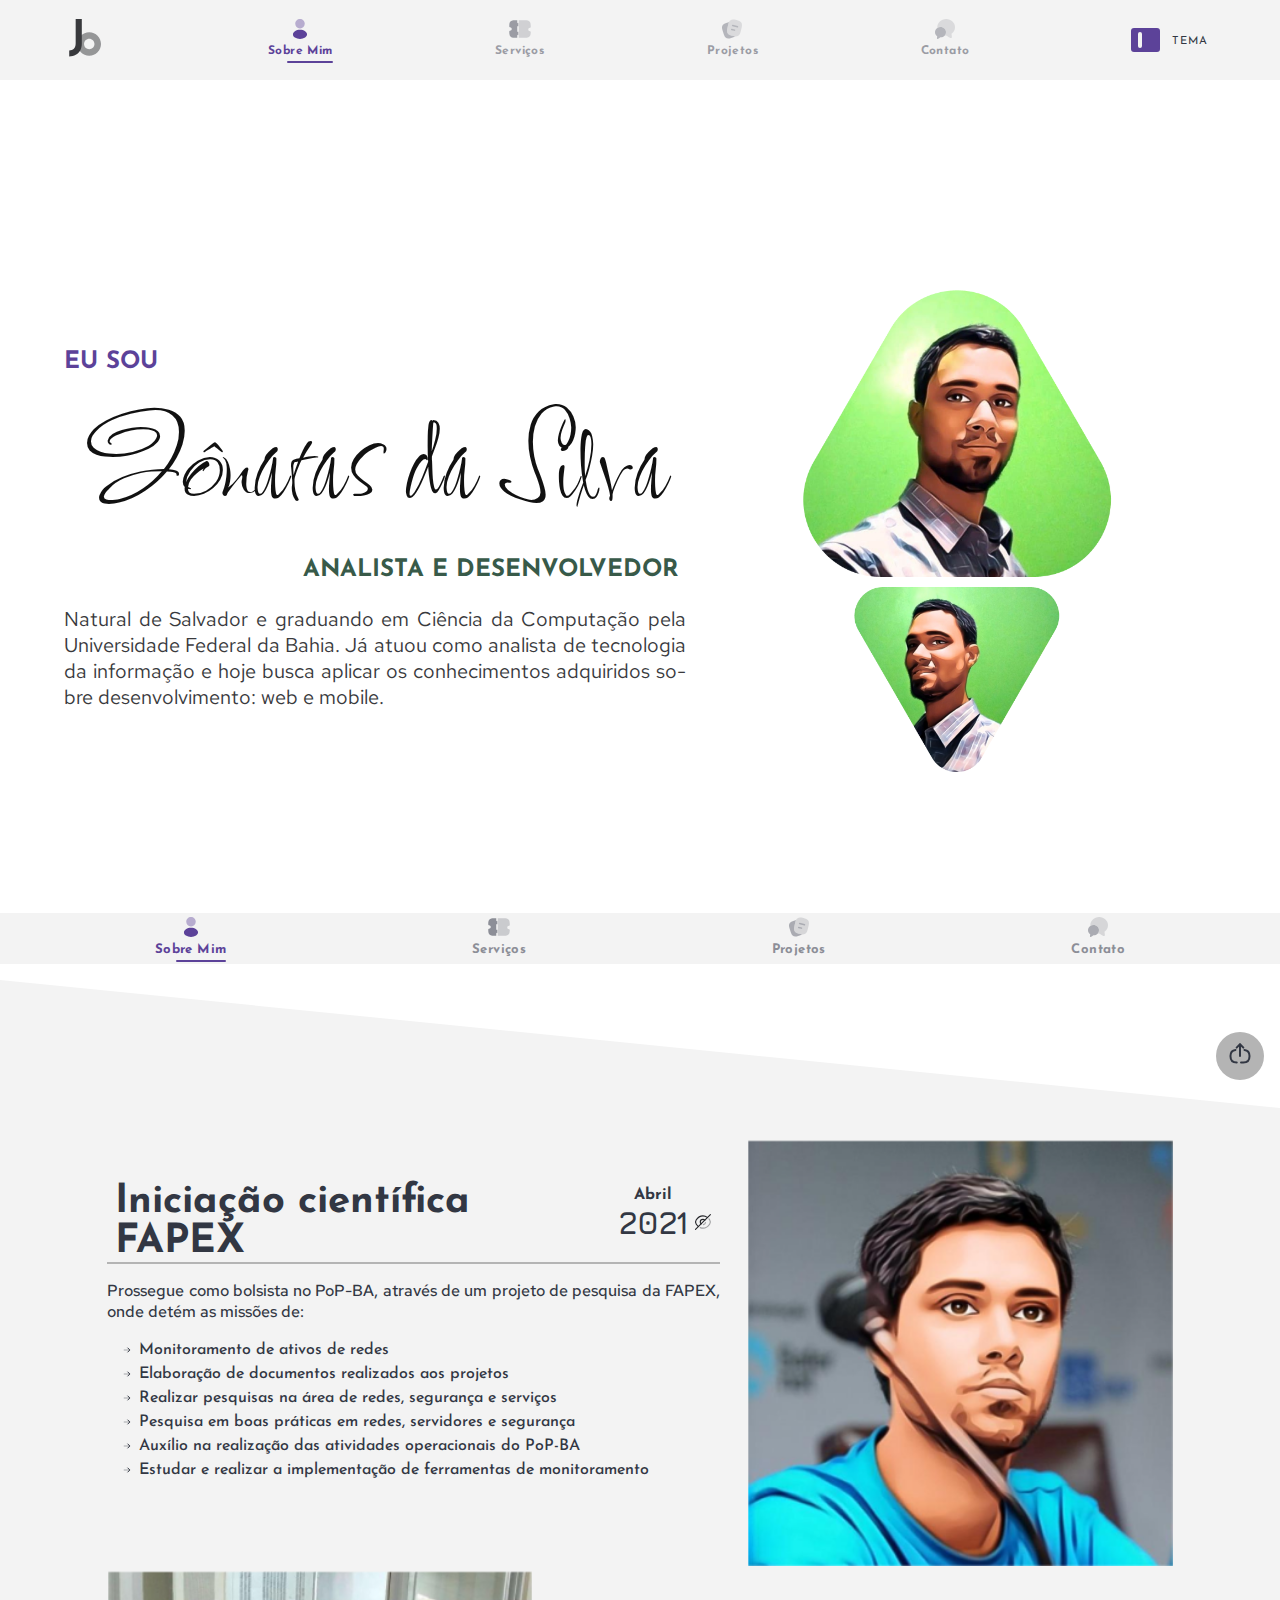
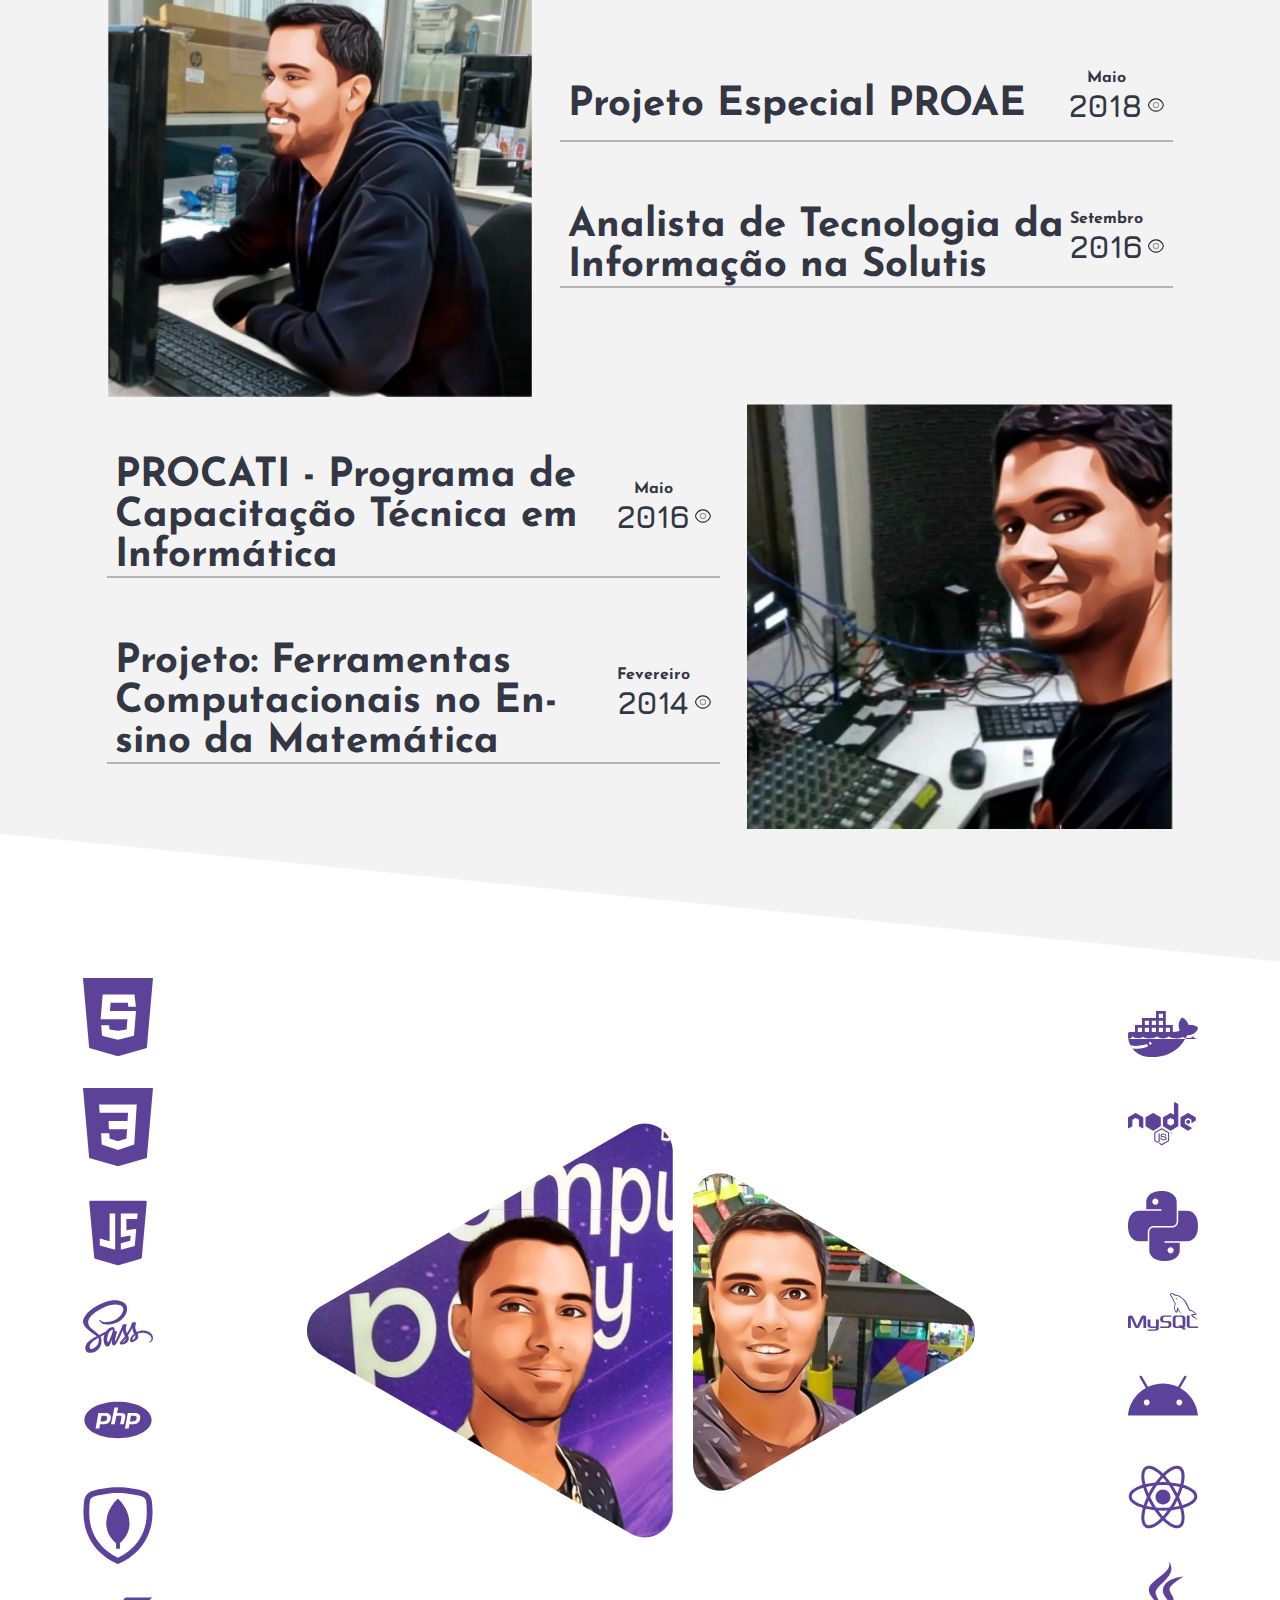
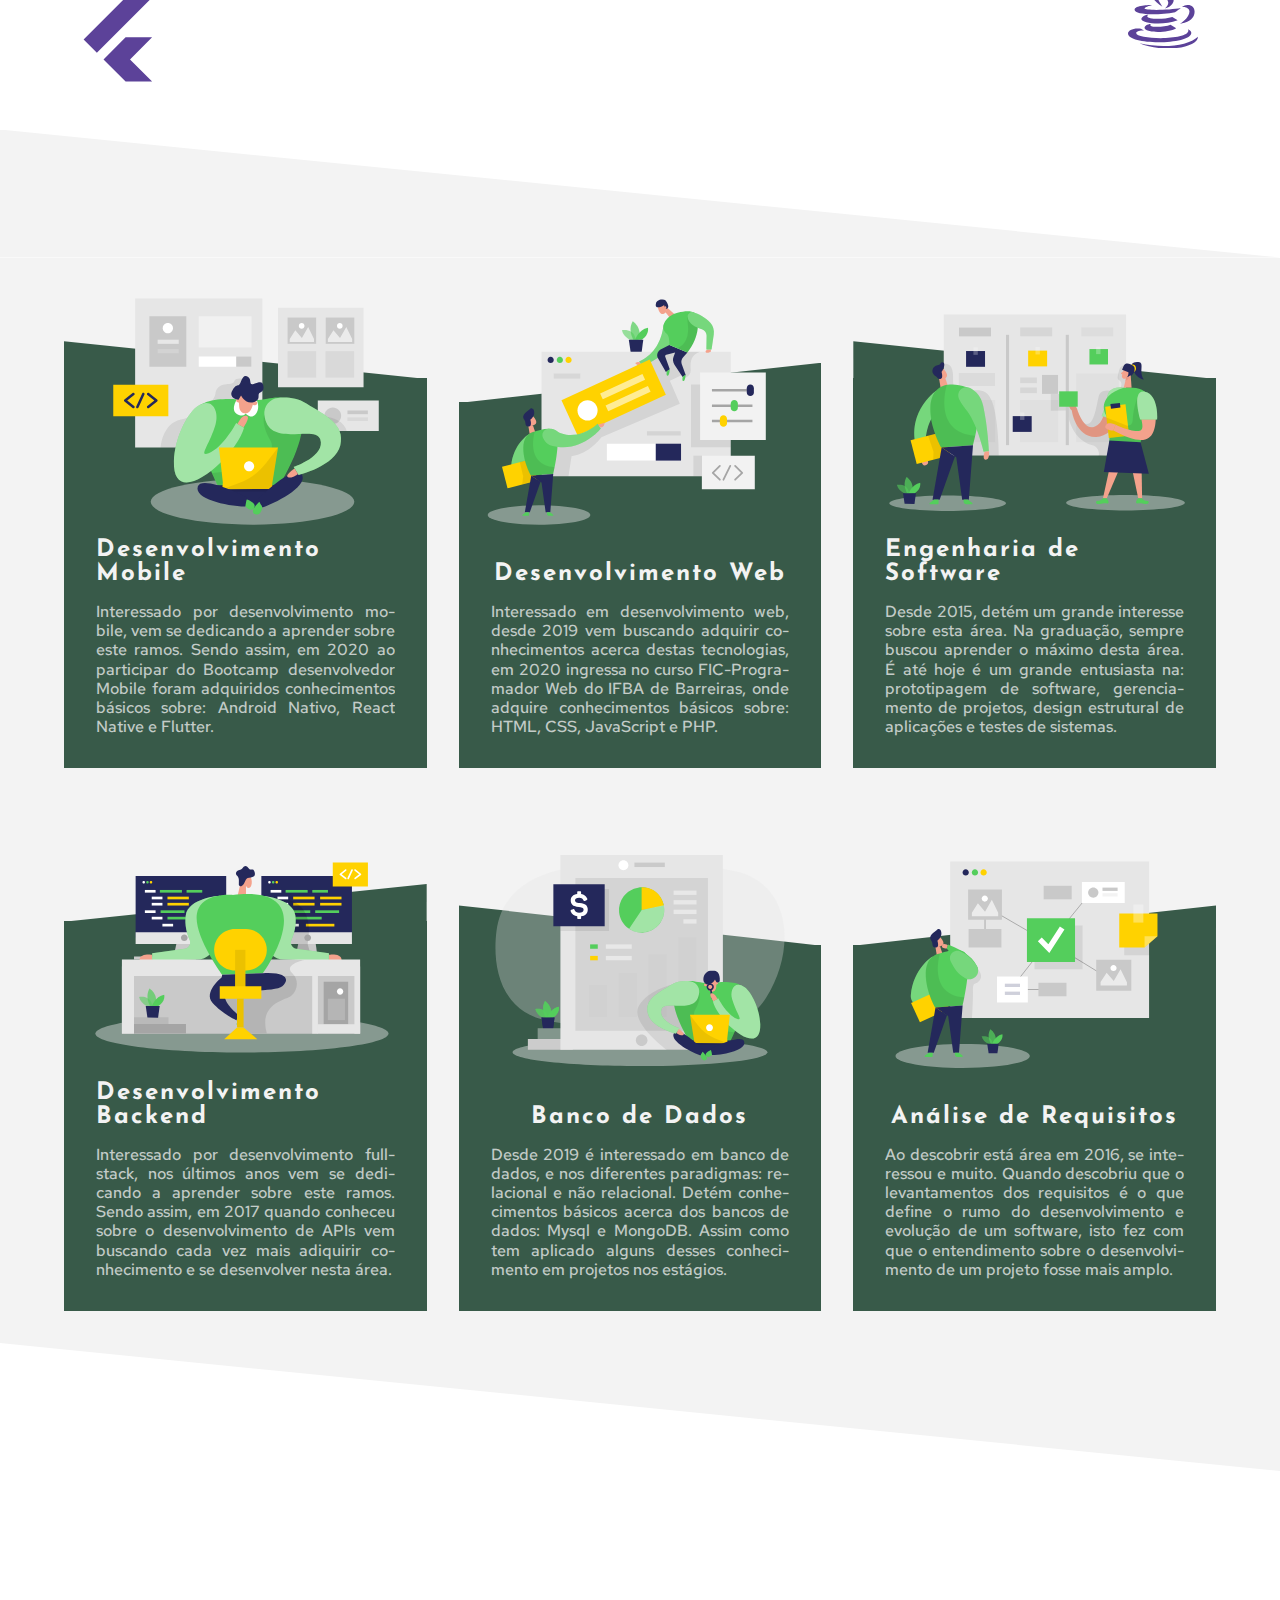
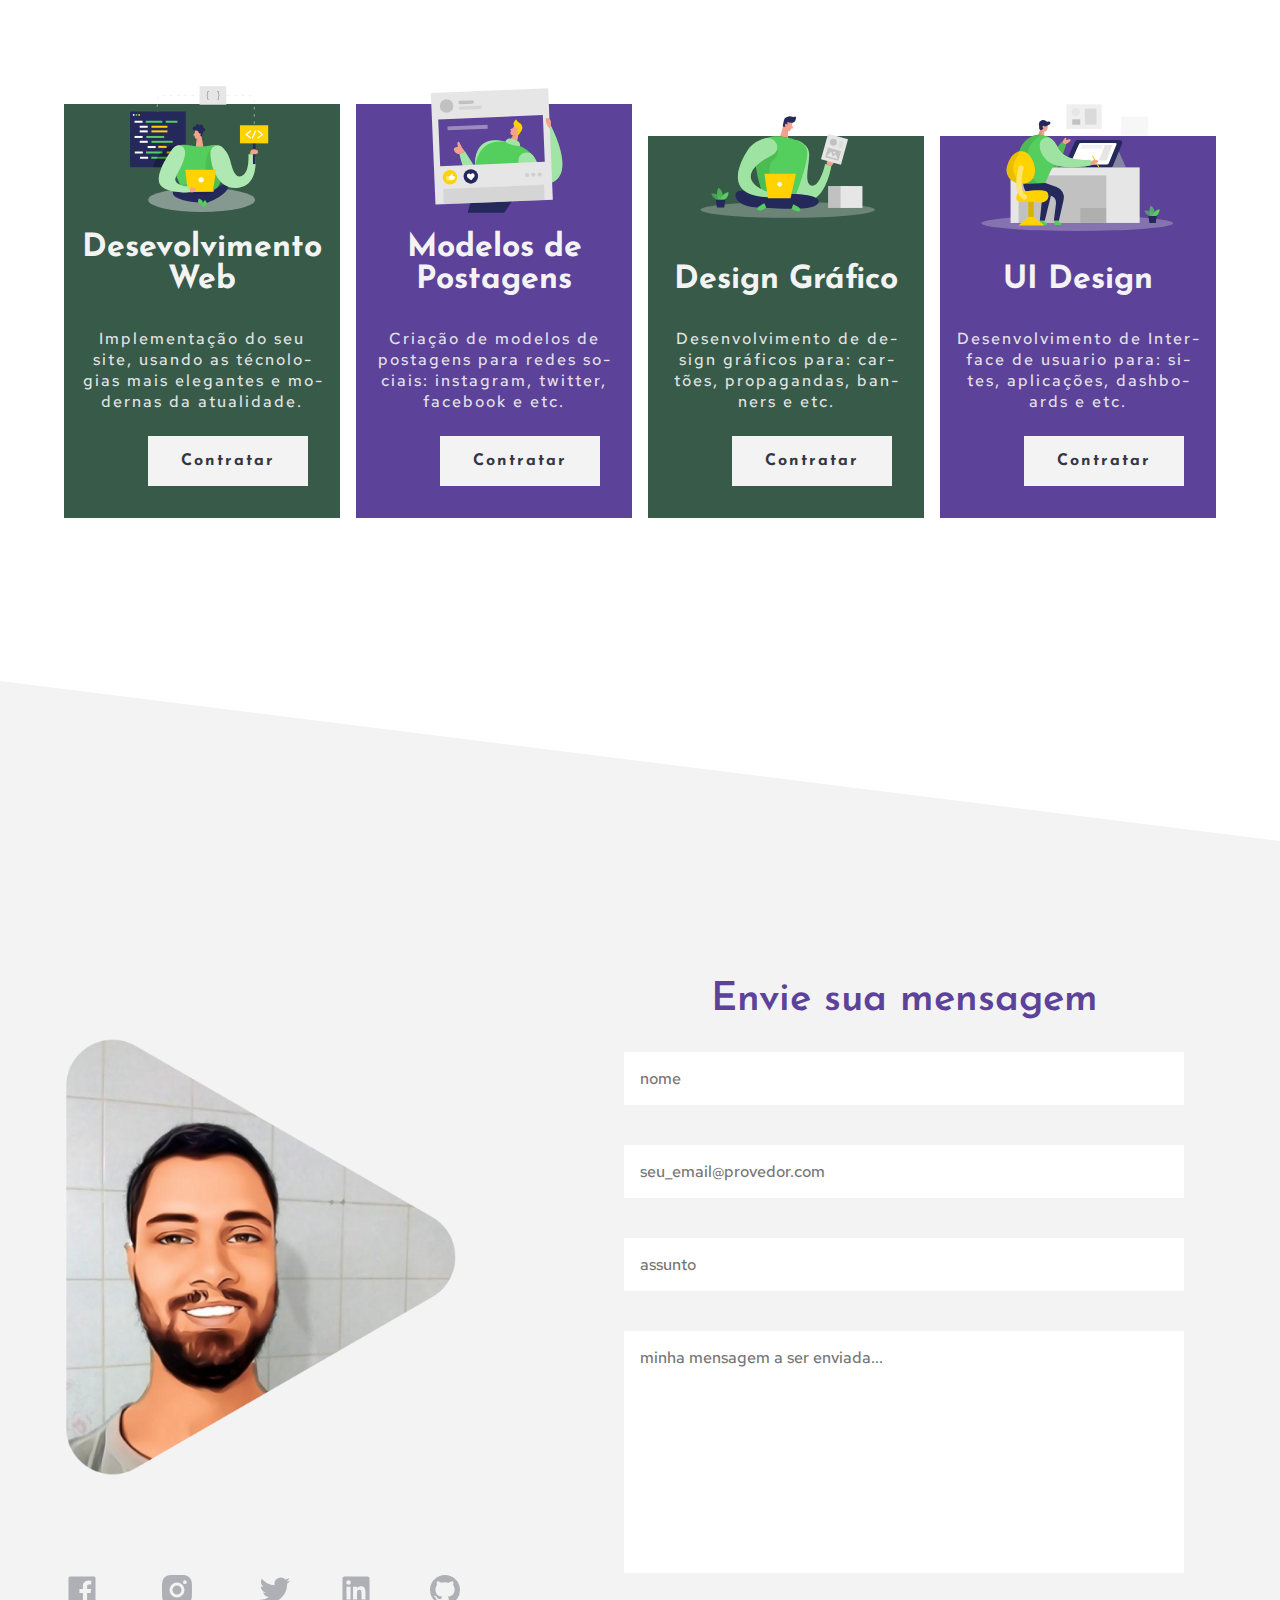
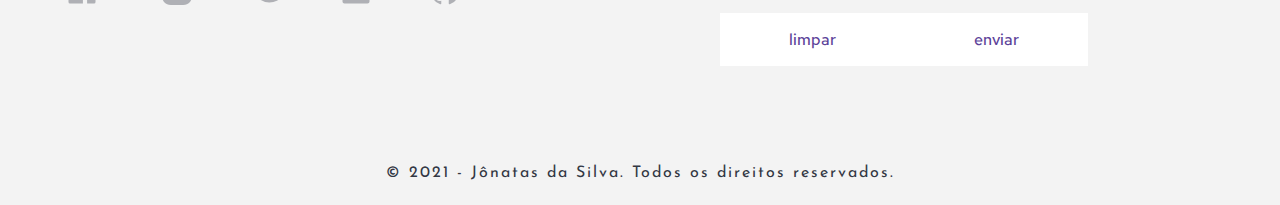
==== commit edbbb3ad: "edicao final" ====
--- a/index.html
+++ b/index.html
@@ -123,7 +123,7 @@
   <main>
     <div class="limit">
       <article id="sobremim">
-        <section class="apresentacao">
+        <section class="apresentacao" id="biografia">
           <div class="bio">
             <h3>EU SOU</h3>
             <h1>Jônatas da Silva</h1>
@@ -135,81 +135,348 @@
             <img id="down" src="assets/images/image/perfil-down.png" alt="Jônatas da Silva">
           </div>
         </section>
-        
         <div class="triangle-left" style="background-color: var(--top-100);">
         </div>
-        <sectiom class="experiencias">
+        <sectiom class="experiencias" id="experiencias">
           <div class="content">
-            <div class="content-card">
-              <div class="card">
-                <img id="top" src="assets/images/image/exp-1.png" alt="Jônatas da Silva">
-                <div class="detalhes">
-                  <h2>Iniciação cientifica <strong>FAPEX</strong></h2>
-                  <p>Prossegue como bolsista no PoP-BA, através de um projeto de pesquisa da FAPEX, onde detém as missões de: "realizar pesquisas na área de redes, segurança e serviços", "estudar e realizar a implementação de ferramentas de monitoramento", "pesquisa em boas práticas em redes, servidores e segurança", "elaboração de documentos realizados aos projetos" e "auxílio na realização das atividades operacionais do PoP-BA".</p>
+            <div class="experiencia">
+              <section class="cards-content">
+                <div class="cards">
+                  <div class="card">
+                    <div class="dados">
+                      <div class="title">
+                        <h2>Iniciação científica FAPEX</h2>
+                        <div>
+                          <p><span class="mes">Abril</span><span class="ano">2021</span></p>
+                          <div class="icons">
+                            <svg width="24" height="24" viewBox="0 0 24 24" fill="none" stroke="currentcolor" xmlns="http://www.w3.org/2000/svg" id="show" class="exp-1 esconder" onclick="openExperiencia('exp-1', 'esconder')">
+                              <path d="M14.5299 9.46992L9.46992 14.5299C8.81992 13.8799 8.41992 12.9899 8.41992 11.9999C8.41992 10.0199 10.0199 8.41992 11.9999 8.41992C12.9899 8.41992 13.8799 8.81992 14.5299 9.46992Z" stroke-width="1.5" stroke-linecap="round" stroke-linejoin="round"/>
+                              <path d="M17.8198 5.76998C16.0698 4.44998 14.0698 3.72998 11.9998 3.72998C8.46984 3.72998 5.17984 5.80998 2.88984 9.40998C1.98984 10.82 1.98984 13.19 2.88984 14.6C3.67984 15.84 4.59984 16.91 5.59984 17.77" stroke-width="1.5" stroke-linecap="round" stroke-linejoin="round"/>
+                              <path opacity="0.4" d="M8.41992 19.5302C9.55992 20.0102 10.7699 20.2702 11.9999 20.2702C15.5299 20.2702 18.8199 18.1902 21.1099 14.5902C22.0099 13.1802 22.0099 10.8102 21.1099 9.40018C20.7799 8.88018 20.4199 8.39018 20.0499 7.93018" stroke-width="1.5" stroke-linecap="round" stroke-linejoin="round"/>
+                              <path opacity="0.4" d="M15.5095 12.7002C15.2495 14.1102 14.0995 15.2602 12.6895 15.5202" stroke-width="1.5" stroke-linecap="round" stroke-linejoin="round"/>
+                              <path d="M9.47 14.5298L2 21.9998" stroke-width="1.5" stroke-linecap="round" stroke-linejoin="round"/>
+                              <path d="M21.9993 2L14.5293 9.47" stroke-width="1.5" stroke-linecap="round" stroke-linejoin="round"/>
+                            </svg>
+                            <svg width="24" height="24" viewBox="0 0 24 24" fill="none" stroke="currentcolor" xmlns="http://www.w3.org/2000/svg" id="hide" class="exp-1 mostrar" onclick="openExperiencia('exp-1', 'mostrar')">
+                              <path opacity="0.4" d="M15.5799 11.9999C15.5799 13.9799 13.9799 15.5799 11.9999 15.5799C10.0199 15.5799 8.41992 13.9799 8.41992 11.9999C8.41992 10.0199 10.0199 8.41992 11.9999 8.41992C13.9799 8.41992 15.5799 10.0199 15.5799 11.9999Z" stroke-width="1.5" stroke-linecap="round" stroke-linejoin="round"/>
+                              <path d="M11.9998 20.2702C15.5298 20.2702 18.8198 18.1902 21.1098 14.5902C22.0098 13.1802 22.0098 10.8102 21.1098 9.40021C18.8198 5.80021 15.5298 3.72021 11.9998 3.72021C8.46984 3.72021 5.17984 5.80021 2.88984 9.40021C1.98984 10.8102 1.98984 13.1802 2.88984 14.5902C5.17984 18.1902 8.46984 20.2702 11.9998 20.2702Z" stroke-width="1.5" stroke-linecap="round" stroke-linejoin="round"/>
+                            </svg>
+                          </div>
+                        </div>
+                      </div>
+                      <p class="show exp-1 resumo">Prossegue como bolsista no PoP-BA, através de um projeto de pesquisa da FAPEX, onde detém as missões de:</p>
+                      <ul class="show exp-1">
+                        <li>
+                          <svg width="8" height="8" viewBox="0 0 8 8" fill="none" stroke="currentcolor" xmlns="http://www.w3.org/2000/svg">
+                            <path d="M4.81006 1.97656L6.83339 3.9999L4.81006 6.02323" stroke="currentcolor" stroke-width="1" stroke-miterlimit="10" stroke-linecap="round" stroke-linejoin="round"/>
+                            <path opacity="0.4" d="M1.16663 4H6.77663" stroke="currentcolor" stroke-width="1" stroke-miterlimit="10" stroke-linecap="round" stroke-linejoin="round"/>
+                          </svg>
+                          <span>Monitoramento de ativos de redes</span>
+                        </li>
+                        <li>
+                          <svg width="8" height="8" viewBox="0 0 8 8" fill="none" stroke="currentcolor" xmlns="http://www.w3.org/2000/svg">
+                            <path d="M4.81006 1.97656L6.83339 3.9999L4.81006 6.02323" stroke="currentcolor" stroke-width="1" stroke-miterlimit="10" stroke-linecap="round" stroke-linejoin="round"/>
+                            <path opacity="0.4" d="M1.16663 4H6.77663" stroke="currentcolor" stroke-width="1" stroke-miterlimit="10" stroke-linecap="round" stroke-linejoin="round"/>
+                          </svg>
+                          <span>Elaboração de documentos realizados aos projetos</span>
+                        </li>
+                        <li>
+                          <svg width="8" height="8" viewBox="0 0 8 8" fill="none" stroke="currentcolor" xmlns="http://www.w3.org/2000/svg">
+                            <path d="M4.81006 1.97656L6.83339 3.9999L4.81006 6.02323" stroke="currentcolor" stroke-width="1" stroke-miterlimit="10" stroke-linecap="round" stroke-linejoin="round"/>
+                            <path opacity="0.4" d="M1.16663 4H6.77663" stroke="currentcolor" stroke-width="1" stroke-miterlimit="10" stroke-linecap="round" stroke-linejoin="round"/>
+                          </svg>
+                          <span>Realizar pesquisas na área de redes, segurança e serviços</span>
+                        </li>
+                        <li>
+                          <svg width="8" height="8" viewBox="0 0 8 8" fill="none" stroke="currentcolor" xmlns="http://www.w3.org/2000/svg">
+                            <path d="M4.81006 1.97656L6.83339 3.9999L4.81006 6.02323" stroke="currentcolor" stroke-width="1" stroke-miterlimit="10" stroke-linecap="round" stroke-linejoin="round"/>
+                            <path opacity="0.4" d="M1.16663 4H6.77663" stroke="currentcolor" stroke-width="1" stroke-miterlimit="10" stroke-linecap="round" stroke-linejoin="round"/>
+                          </svg>
+                          <span>Pesquisa em boas práticas em redes, servidores e segurança</span>
+                        </li>
+                        <li>
+                          <svg width="8" height="8" viewBox="0 0 8 8" fill="none" stroke="currentcolor" xmlns="http://www.w3.org/2000/svg">
+                            <path d="M4.81006 1.97656L6.83339 3.9999L4.81006 6.02323" stroke="currentcolor" stroke-width="1" stroke-miterlimit="10" stroke-linecap="round" stroke-linejoin="round"/>
+                            <path opacity="0.4" d="M1.16663 4H6.77663" stroke="currentcolor" stroke-width="1" stroke-miterlimit="10" stroke-linecap="round" stroke-linejoin="round"/>
+                          </svg>
+                          <span>Auxílio na realização das atividades operacionais do PoP-BA</span>
+                        </li>
+                        <li>
+                          <svg width="8" height="8" viewBox="0 0 8 8" fill="none" stroke="currentcolor" xmlns="http://www.w3.org/2000/svg">
+                            <path d="M4.81006 1.97656L6.83339 3.9999L4.81006 6.02323" stroke="currentcolor" stroke-width="1" stroke-miterlimit="10" stroke-linecap="round" stroke-linejoin="round"/>
+                            <path opacity="0.4" d="M1.16663 4H6.77663" stroke="currentcolor" stroke-width="1" stroke-miterlimit="10" stroke-linecap="round" stroke-linejoin="round"/>
+                          </svg>
+                          <span>Estudar e realizar a implementação de ferramentas de monitoramento</span>
+                        </li>
+                      </ul>
+                    </div>
+                  </div>
                 </div>
-              </div>
-              <div class="data">
-                <h3>Abril</h3>
-                <h2>2021</h2>
-              </div>
-            </div>
-            <div class="content-card">
-              <div class="card">
-                <img id="top" src="assets/images/image/exp-2-v3.png" alt="Jônatas da Silva">
-                <div class="detalhes">
-                  <h2>Projeto Especial <strong>PROAE</strong></h2>
-                  <p>Ingressou como bolsista através de mais um projeto da PROAE, e uma parceria entre a Coordenação de Segurança da Informação e Comunicação da UFBA e o Ponto de Presença da RNP na Bahia (PoP-BA). Onde, desempenhava as atividades de: "monitoramento de ativos de redes", "análise de dados de tráfego de redes", "tratamento de incidentes em links de internet", "configuração remota de equipamentos (redes e servidores)", "criação de regras de Segurança (RFC 2827) em equipamento de redes", "instalação de servidor de monitoramento Zabbix", "análise e estudo de processo de upgrading do serviço de monitoramento e criação de procedimentos".</p>
+                <div class="foto">
+                  <img src="assets/images/image/exp-1-v2.png" alt="Jônatas da Silva">
                 </div>
-              </div>
-              <div class="data">
-                <h3>Maio</h3>
-                <h2>2018</h2>
-              </div>
-            </div>
-            <div class="content-card">
-              <div class="card">
-                <img id="top" src="assets/images/image/exp-3.png" alt="Jônatas da Silva">
-                <div class="detalhes">
-                  <h2>Analista de Tecnologia da Informação na <strong>Solutis</strong></h2>
-                  <p>Ingressou na Coordenação de Redes e Infraestrutura da STI/UFBA, como Analista de Tecnologia da Informação, pela empresa: Solutís. Onde desempenhava as ações de: "monitorar, configurar e analisar ativos de redes e servidores com Zabbix", "manutenção do serviço de backup com Tivoli da IBM (inserção, atualização, análise e identificação de erros)", "operação e sustentação da infraestrutura de servidores e redes do datacenter da STI/UFBA" e "gerenciar permissões de acesso em servidor de arquivos".</p>
+              </section>
+              <section class="cards-content">
+                <div class="foto">
+                  <img src="assets/images/image/exp-3-v2.png" alt="Jônatas da Silva">
                 </div>
-              </div>
-              <div class="data">
-                <h3>Setembro</h3>
-                <h2>2016</h2>
-              </div>
-            </div>
-            <div class="content-card">
-              <div class="card">
-                <img id="top" src="assets/images/image/exp-4.png" alt="Jônatas da Silva">
-                <div class="detalhes">
-                  <h2><strong>PROCATI</strong> - Programa de Capacitação Técnica em Informática</h2>
-                  <p>Ingressou como bolsista na Superintendência de Tecnologia da Informação (STI) da UFBA. Onde foram adquiridos conhecimentos de: "sistema linux", "inserção de servidores nas rotinas de backups com Tivoli (IBM)", "desenvolvimento de scripts para automatizar processo de execução de backups em falha", "monitoramento de ativos (redes e servidores) com CACTI e Zabbix" e "produção de relatórios sobre o sistema de backup".</p>
+                <div class="cards">
+                  <div class="card">
+                    <div class="dados">
+                      <div class="title">
+                        <h2>Projeto Especial PROAE</h2>
+                        <div>
+                          <p><span class="mes">Maio</span><span class="ano">2018</span></p>
+                          <div class="icons">
+                            <svg width="24" height="24" viewBox="0 0 24 24" fill="none" stroke="currentcolor" xmlns="http://www.w3.org/2000/svg" id="hide" onclick="openExperiencia('exp-2', 'esconder')" class="exp-2 esconder">
+                              <path d="M14.5299 9.46992L9.46992 14.5299C8.81992 13.8799 8.41992 12.9899 8.41992 11.9999C8.41992 10.0199 10.0199 8.41992 11.9999 8.41992C12.9899 8.41992 13.8799 8.81992 14.5299 9.46992Z" stroke-width="1.5" stroke-linecap="round" stroke-linejoin="round"/>
+                              <path d="M17.8198 5.76998C16.0698 4.44998 14.0698 3.72998 11.9998 3.72998C8.46984 3.72998 5.17984 5.80998 2.88984 9.40998C1.98984 10.82 1.98984 13.19 2.88984 14.6C3.67984 15.84 4.59984 16.91 5.59984 17.77" stroke-width="1.5" stroke-linecap="round" stroke-linejoin="round"/>
+                              <path opacity="0.4" d="M8.41992 19.5302C9.55992 20.0102 10.7699 20.2702 11.9999 20.2702C15.5299 20.2702 18.8199 18.1902 21.1099 14.5902C22.0099 13.1802 22.0099 10.8102 21.1099 9.40018C20.7799 8.88018 20.4199 8.39018 20.0499 7.93018" stroke-width="1.5" stroke-linecap="round" stroke-linejoin="round"/>
+                              <path opacity="0.4" d="M15.5095 12.7002C15.2495 14.1102 14.0995 15.2602 12.6895 15.5202" stroke-width="1.5" stroke-linecap="round" stroke-linejoin="round"/>
+                              <path d="M9.47 14.5298L2 21.9998" stroke-width="1.5" stroke-linecap="round" stroke-linejoin="round"/>
+                              <path d="M21.9993 2L14.5293 9.47" stroke-width="1.5" stroke-linecap="round" stroke-linejoin="round"/>
+                            </svg>
+                            <svg width="24" height="24" viewBox="0 0 24 24" fill="none" stroke="currentcolor" xmlns="http://www.w3.org/2000/svg" id="show" class="exp-2 mostrar" onclick="openExperiencia('exp-2', 'mostrar')">
+                              <path opacity="0.4" d="M15.5799 11.9999C15.5799 13.9799 13.9799 15.5799 11.9999 15.5799C10.0199 15.5799 8.41992 13.9799 8.41992 11.9999C8.41992 10.0199 10.0199 8.41992 11.9999 8.41992C13.9799 8.41992 15.5799 10.0199 15.5799 11.9999Z" stroke-width="1.5" stroke-linecap="round" stroke-linejoin="round"/>
+                              <path d="M11.9998 20.2702C15.5298 20.2702 18.8198 18.1902 21.1098 14.5902C22.0098 13.1802 22.0098 10.8102 21.1098 9.40021C18.8198 5.80021 15.5298 3.72021 11.9998 3.72021C8.46984 3.72021 5.17984 5.80021 2.88984 9.40021C1.98984 10.8102 1.98984 13.1802 2.88984 14.5902C5.17984 18.1902 8.46984 20.2702 11.9998 20.2702Z" stroke-width="1.5" stroke-linecap="round" stroke-linejoin="round"/>
+                            </svg>
+                          </div>
+                        </div>
+                      </div>
+                      <p class="hide exp-2 resumo">Ingressou como bolsista através de mais um projeto da PROAE, e uma parceria entre a Coordenação de Segurança da Informação e Comunicação da UFBA e o Ponto de Presença da RNP na Bahia (PoP-BA). Onde, desempenhava as atividades de:</p>
+                      <ul class="hide exp-2">
+                        <li>
+                          <svg width="8" height="8" viewBox="0 0 8 8" fill="none" stroke="currentcolor" xmlns="http://www.w3.org/2000/svg">
+                            <path d="M4.81006 1.97656L6.83339 3.9999L4.81006 6.02323" stroke="currentcolor" stroke-width="1" stroke-miterlimit="10" stroke-linecap="round" stroke-linejoin="round"/>
+                            <path opacity="0.4" d="M1.16663 4H6.77663" stroke="currentcolor" stroke-width="1" stroke-miterlimit="10" stroke-linecap="round" stroke-linejoin="round"/>
+                          </svg>
+                          <span>Elaboração de procedimentos</span>
+                        </li>
+                        <li>
+                          <svg width="8" height="8" viewBox="0 0 8 8" fill="none" stroke="currentcolor" xmlns="http://www.w3.org/2000/svg">
+                            <path d="M4.81006 1.97656L6.83339 3.9999L4.81006 6.02323" stroke="currentcolor" stroke-width="1" stroke-miterlimit="10" stroke-linecap="round" stroke-linejoin="round"/>
+                            <path opacity="0.4" d="M1.16663 4H6.77663" stroke="currentcolor" stroke-width="1" stroke-miterlimit="10" stroke-linecap="round" stroke-linejoin="round"/>
+                          </svg>
+                          <span>Monitoramento de ativos de redes</span>
+                        </li>
+                        <li>
+                          <svg width="8" height="8" viewBox="0 0 8 8" fill="none" stroke="currentcolor" xmlns="http://www.w3.org/2000/svg">
+                            <path d="M4.81006 1.97656L6.83339 3.9999L4.81006 6.02323" stroke="currentcolor" stroke-width="1" stroke-miterlimit="10" stroke-linecap="round" stroke-linejoin="round"/>
+                            <path opacity="0.4" d="M1.16663 4H6.77663" stroke="currentcolor" stroke-width="1" stroke-miterlimit="10" stroke-linecap="round" stroke-linejoin="round"/>
+                          </svg>
+                          <span>Análise de dados de tráfego de redes</span>
+                        </li>
+                        <li>
+                          <svg width="8" height="8" viewBox="0 0 8 8" fill="none" stroke="currentcolor" xmlns="http://www.w3.org/2000/svg">
+                            <path d="M4.81006 1.97656L6.83339 3.9999L4.81006 6.02323" stroke="currentcolor" stroke-width="1" stroke-miterlimit="10" stroke-linecap="round" stroke-linejoin="round"/>
+                            <path opacity="0.4" d="M1.16663 4H6.77663" stroke="currentcolor" stroke-width="1" stroke-miterlimit="10" stroke-linecap="round" stroke-linejoin="round"/>
+                          </svg>
+                          <span>Tratamento de incidentes em links de internet</span>
+                        </li>
+                        <li>
+                          <svg width="8" height="8" viewBox="0 0 8 8" fill="none" stroke="currentcolor" xmlns="http://www.w3.org/2000/svg">
+                            <path d="M4.81006 1.97656L6.83339 3.9999L4.81006 6.02323" stroke="currentcolor" stroke-width="1" stroke-miterlimit="10" stroke-linecap="round" stroke-linejoin="round"/>
+                            <path opacity="0.4" d="M1.16663 4H6.77663" stroke="currentcolor" stroke-width="1" stroke-miterlimit="10" stroke-linecap="round" stroke-linejoin="round"/>
+                          </svg>
+                          <span>Instalação de servidor de monitoramento Zabbix</span>
+                        </li>
+                        <li>
+                          <svg width="8" height="8" viewBox="0 0 8 8" fill="none" stroke="currentcolor" xmlns="http://www.w3.org/2000/svg">
+                            <path d="M4.81006 1.97656L6.83339 3.9999L4.81006 6.02323" stroke="currentcolor" stroke-width="1" stroke-miterlimit="10" stroke-linecap="round" stroke-linejoin="round"/>
+                            <path opacity="0.4" d="M1.16663 4H6.77663" stroke="currentcolor" stroke-width="1" stroke-miterlimit="10" stroke-linecap="round" stroke-linejoin="round"/>
+                          </svg>
+                          <span>Configuração remota de equipamentos (redes e servidores)</span>
+                        </li>
+                        <li>
+                          <svg width="8" height="8" viewBox="0 0 8 8" fill="none" stroke="currentcolor" xmlns="http://www.w3.org/2000/svg">
+                            <path d="M4.81006 1.97656L6.83339 3.9999L4.81006 6.02323" stroke="currentcolor" stroke-width="1" stroke-miterlimit="10" stroke-linecap="round" stroke-linejoin="round"/>
+                            <path opacity="0.4" d="M1.16663 4H6.77663" stroke="currentcolor" stroke-width="1" stroke-miterlimit="10" stroke-linecap="round" stroke-linejoin="round"/>
+                          </svg>
+                          <span>Criação de regras de Segurança (RFC 2827) em equipamento de redes</span>
+                        </li>
+                        <li>
+                          <svg width="8" height="8" viewBox="0 0 8 8" fill="none" stroke="currentcolor" xmlns="http://www.w3.org/2000/svg">
+                            <path d="M4.81006 1.97656L6.83339 3.9999L4.81006 6.02323" stroke="currentcolor" stroke-width="1" stroke-miterlimit="10" stroke-linecap="round" stroke-linejoin="round"/>
+                            <path opacity="0.4" d="M1.16663 4H6.77663" stroke="currentcolor" stroke-width="1" stroke-miterlimit="10" stroke-linecap="round" stroke-linejoin="round"/>
+                          </svg>
+                          <span>Análise e estudo de processo de upgrading do serviço de monitoramento</span>
+                        </li>
+                      </ul>
+                    </div>
+                  </div>
+                  <div class="card">
+                    <div class="dados">
+                      <div class="title">
+                        <h2>Analista de Tecnologia da Informação na Solutis</h2>
+                        <div>
+                          <p><span class="mes">Setembro</span><span class="ano">2016</span></p>
+                          <div class="icons">
+                            <svg width="24" height="24" viewBox="0 0 24 24" fill="none" stroke="currentcolor" xmlns="http://www.w3.org/2000/svg" id="hide" class="exp-3 esconder" onclick="openExperiencia('exp-3', 'esconder')">
+                              <path d="M14.5299 9.46992L9.46992 14.5299C8.81992 13.8799 8.41992 12.9899 8.41992 11.9999C8.41992 10.0199 10.0199 8.41992 11.9999 8.41992C12.9899 8.41992 13.8799 8.81992 14.5299 9.46992Z" stroke-width="1.5" stroke-linecap="round" stroke-linejoin="round"/>
+                              <path d="M17.8198 5.76998C16.0698 4.44998 14.0698 3.72998 11.9998 3.72998C8.46984 3.72998 5.17984 5.80998 2.88984 9.40998C1.98984 10.82 1.98984 13.19 2.88984 14.6C3.67984 15.84 4.59984 16.91 5.59984 17.77" stroke-width="1.5" stroke-linecap="round" stroke-linejoin="round"/>
+                              <path opacity="0.4" d="M8.41992 19.5302C9.55992 20.0102 10.7699 20.2702 11.9999 20.2702C15.5299 20.2702 18.8199 18.1902 21.1099 14.5902C22.0099 13.1802 22.0099 10.8102 21.1099 9.40018C20.7799 8.88018 20.4199 8.39018 20.0499 7.93018" stroke-width="1.5" stroke-linecap="round" stroke-linejoin="round"/>
+                              <path opacity="0.4" d="M15.5095 12.7002C15.2495 14.1102 14.0995 15.2602 12.6895 15.5202" stroke-width="1.5" stroke-linecap="round" stroke-linejoin="round"/>
+                              <path d="M9.47 14.5298L2 21.9998" stroke-width="1.5" stroke-linecap="round" stroke-linejoin="round"/>
+                              <path d="M21.9993 2L14.5293 9.47" stroke-width="1.5" stroke-linecap="round" stroke-linejoin="round"/>
+                            </svg>
+                            <svg width="24" height="24" viewBox="0 0 24 24" fill="none" stroke="currentcolor" xmlns="http://www.w3.org/2000/svg" id="hire" class="exp-3 mostrar" onclick="openExperiencia('exp-3', 'mostrar')">
+                              <path opacity="0.4" d="M15.5799 11.9999C15.5799 13.9799 13.9799 15.5799 11.9999 15.5799C10.0199 15.5799 8.41992 13.9799 8.41992 11.9999C8.41992 10.0199 10.0199 8.41992 11.9999 8.41992C13.9799 8.41992 15.5799 10.0199 15.5799 11.9999Z" stroke-width="1.5" stroke-linecap="round" stroke-linejoin="round"/>
+                              <path d="M11.9998 20.2702C15.5298 20.2702 18.8198 18.1902 21.1098 14.5902C22.0098 13.1802 22.0098 10.8102 21.1098 9.40021C18.8198 5.80021 15.5298 3.72021 11.9998 3.72021C8.46984 3.72021 5.17984 5.80021 2.88984 9.40021C1.98984 10.8102 1.98984 13.1802 2.88984 14.5902C5.17984 18.1902 8.46984 20.2702 11.9998 20.2702Z" stroke-width="1.5" stroke-linecap="round" stroke-linejoin="round"/>
+                            </svg>
+                          </div>
+                        </div>
+                      </div>
+                      <p class="hide exp-3 resumo">Ingressou na Coordenação de Redes e Infraestrutura da STI/UFBA, como Analista de Tecnologia da Informação, pela empresa: Solutís. Onde desempenhava as ações de:</p>
+                      <ul class="hide exp-3 ">
+                        <li>
+                          <svg width="8" height="8" viewBox="0 0 8 8" fill="none" stroke="currentcolor" xmlns="http://www.w3.org/2000/svg">
+                            <path d="M4.81006 1.97656L6.83339 3.9999L4.81006 6.02323" stroke="currentcolor" stroke-width="1" stroke-miterlimit="10" stroke-linecap="round" stroke-linejoin="round"/>
+                            <path opacity="0.4" d="M1.16663 4H6.77663" stroke="currentcolor" stroke-width="1" stroke-miterlimit="10" stroke-linecap="round" stroke-linejoin="round"/>
+                          </svg>
+                          <span>Gerenciar permissões de acesso em servidor de arquivos</span>
+                        </li>
+                        <li>
+                          <svg width="8" height="8" viewBox="0 0 8 8" fill="none" stroke="currentcolor" xmlns="http://www.w3.org/2000/svg">
+                            <path d="M4.81006 1.97656L6.83339 3.9999L4.81006 6.02323" stroke="currentcolor" stroke-width="1" stroke-miterlimit="10" stroke-linecap="round" stroke-linejoin="round"/>
+                            <path opacity="0.4" d="M1.16663 4H6.77663" stroke="currentcolor" stroke-width="1" stroke-miterlimit="10" stroke-linecap="round" stroke-linejoin="round"/>
+                          </svg>
+                          <span>Monitorar, configurar e analisar ativos de redes e servidores com Zabbix</span>
+                        </li>
+                        <li>
+                          <svg width="8" height="8" viewBox="0 0 8 8" fill="none" stroke="currentcolor" xmlns="http://www.w3.org/2000/svg">
+                            <path d="M4.81006 1.97656L6.83339 3.9999L4.81006 6.02323" stroke="currentcolor" stroke-width="1" stroke-miterlimit="10" stroke-linecap="round" stroke-linejoin="round"/>
+                            <path opacity="0.4" d="M1.16663 4H6.77663" stroke="currentcolor" stroke-width="1" stroke-miterlimit="10" stroke-linecap="round" stroke-linejoin="round"/>
+                          </svg>
+                          <span>Operação e sustentação da infraestrutura de servidores e redes do datacenter da STI/UFBA</span>
+                        </li>
+                        <li>
+                          <svg width="8" height="8" viewBox="0 0 8 8" fill="none" stroke="currentcolor" xmlns="http://www.w3.org/2000/svg">
+                            <path d="M4.81006 1.97656L6.83339 3.9999L4.81006 6.02323" stroke="currentcolor" stroke-width="1" stroke-miterlimit="10" stroke-linecap="round" stroke-linejoin="round"/>
+                            <path opacity="0.4" d="M1.16663 4H6.77663" stroke="currentcolor" stroke-width="1" stroke-miterlimit="10" stroke-linecap="round" stroke-linejoin="round"/>
+                          </svg>
+                          <span>Manutenção do serviço de backup com Tivoli da IBM (inserção, atualização, análise e identificação de erros)</span>
+                        </li>
+                      </ul>
+                    </div>
+                  </div>
                 </div>
-              </div>
-              <div class="data">
-                <h3>Maio</h3>
-                <h2>2016</h2>
-              </div>
-            </div>
-            <div class="content-card">
-              <div class="card">
-                <img id="top" src="assets/images/image/exp-5.png" alt="Jônatas da Silva">
-                <div class="detalhes">
-                  <h2>Projeto: Ferramentas Computacionais no Ensino da Matemática</h2>
-                  <p>Ingressou, pela primeira vez, como bolsista em um projeto da Pró-Reitoria de Ações Afirmativas (PROAE) da UFBA, onde adquiriu conhecimentos sobre LaTeX e ferramentas matématicas para auxílio na construção de artigos científicos.</p>
+              </section>
+              <section class="cards-content">
+                <div class="cards">
+                  <div class="card">
+                    <div class="dados">
+                      <div class="title">
+                        <h2>PROCATI - Programa de Capacitação Técnica em Informática</h2>
+                        <div>
+                          <p><span class="mes">Maio</span><span class="ano">2016</span></p>
+                          <div class="icons">
+                            <svg width="24" height="24" viewBox="0 0 24 24" fill="none" stroke="currentcolor" xmlns="http://www.w3.org/2000/svg" id="hide" class="exp-4 esconder" onclick="openExperiencia('exp-4', 'esconder')">
+                              <path d="M14.5299 9.46992L9.46992 14.5299C8.81992 13.8799 8.41992 12.9899 8.41992 11.9999C8.41992 10.0199 10.0199 8.41992 11.9999 8.41992C12.9899 8.41992 13.8799 8.81992 14.5299 9.46992Z" stroke-width="1.5" stroke-linecap="round" stroke-linejoin="round"/>
+                              <path d="M17.8198 5.76998C16.0698 4.44998 14.0698 3.72998 11.9998 3.72998C8.46984 3.72998 5.17984 5.80998 2.88984 9.40998C1.98984 10.82 1.98984 13.19 2.88984 14.6C3.67984 15.84 4.59984 16.91 5.59984 17.77" stroke-width="1.5" stroke-linecap="round" stroke-linejoin="round"/>
+                              <path opacity="0.4" d="M8.41992 19.5302C9.55992 20.0102 10.7699 20.2702 11.9999 20.2702C15.5299 20.2702 18.8199 18.1902 21.1099 14.5902C22.0099 13.1802 22.0099 10.8102 21.1099 9.40018C20.7799 8.88018 20.4199 8.39018 20.0499 7.93018" stroke-width="1.5" stroke-linecap="round" stroke-linejoin="round"/>
+                              <path opacity="0.4" d="M15.5095 12.7002C15.2495 14.1102 14.0995 15.2602 12.6895 15.5202" stroke-width="1.5" stroke-linecap="round" stroke-linejoin="round"/>
+                              <path d="M9.47 14.5298L2 21.9998" stroke-width="1.5" stroke-linecap="round" stroke-linejoin="round"/>
+                              <path d="M21.9993 2L14.5293 9.47" stroke-width="1.5" stroke-linecap="round" stroke-linejoin="round"/>
+                            </svg>
+                            <svg width="24" height="24" viewBox="0 0 24 24" fill="none" stroke="currentcolor" xmlns="http://www.w3.org/2000/svg" id="show" class="exp-4 mostrar" onclick="openExperiencia('exp-4', 'mostrar')">
+                              <path opacity="0.4" d="M15.5799 11.9999C15.5799 13.9799 13.9799 15.5799 11.9999 15.5799C10.0199 15.5799 8.41992 13.9799 8.41992 11.9999C8.41992 10.0199 10.0199 8.41992 11.9999 8.41992C13.9799 8.41992 15.5799 10.0199 15.5799 11.9999Z" stroke-width="1.5" stroke-linecap="round" stroke-linejoin="round"/>
+                              <path d="M11.9998 20.2702C15.5298 20.2702 18.8198 18.1902 21.1098 14.5902C22.0098 13.1802 22.0098 10.8102 21.1098 9.40021C18.8198 5.80021 15.5298 3.72021 11.9998 3.72021C8.46984 3.72021 5.17984 5.80021 2.88984 9.40021C1.98984 10.8102 1.98984 13.1802 2.88984 14.5902C5.17984 18.1902 8.46984 20.2702 11.9998 20.2702Z" stroke-width="1.5" stroke-linecap="round" stroke-linejoin="round"/>
+                            </svg>
+                          </div>
+                        </div>
+                      </div>
+                      <p class="hide exp-4 resumo">Ingressa como bolsista na Superintendência de Tecnologia da Informação (STI) da UFBA. Onde foram adquiridos conhecimentos de:</p>
+                      <ul class="hide exp-4">
+                        <li>
+                          <svg width="8" height="8" viewBox="0 0 8 8" fill="none" stroke="currentcolor" xmlns="http://www.w3.org/2000/svg">
+                            <path d="M4.81006 1.97656L6.83339 3.9999L4.81006 6.02323" stroke="currentcolor" stroke-width="1" stroke-miterlimit="10" stroke-linecap="round" stroke-linejoin="round"/>
+                            <path opacity="0.4" d="M1.16663 4H6.77663" stroke="currentcolor" stroke-width="1" stroke-miterlimit="10" stroke-linecap="round" stroke-linejoin="round"/>
+                          </svg>
+                          <span>Sistema linux</span>
+                        </li>
+                        <li>
+                          <svg width="8" height="8" viewBox="0 0 8 8" fill="none" stroke="currentcolor" xmlns="http://www.w3.org/2000/svg">
+                            <path d="M4.81006 1.97656L6.83339 3.9999L4.81006 6.02323" stroke="currentcolor" stroke-width="1" stroke-miterlimit="10" stroke-linecap="round" stroke-linejoin="round"/>
+                            <path opacity="0.4" d="M1.16663 4H6.77663" stroke="currentcolor" stroke-width="1" stroke-miterlimit="10" stroke-linecap="round" stroke-linejoin="round"/>
+                          </svg>
+                          <span>Produção de relatórios tecnicos de backup</span>
+                        </li>
+                        <li>
+                          <svg width="8" height="8" viewBox="0 0 8 8" fill="none" stroke="currentcolor" xmlns="http://www.w3.org/2000/svg">
+                            <path d="M4.81006 1.97656L6.83339 3.9999L4.81006 6.02323" stroke="currentcolor" stroke-width="1" stroke-miterlimit="10" stroke-linecap="round" stroke-linejoin="round"/>
+                            <path opacity="0.4" d="M1.16663 4H6.77663" stroke="currentcolor" stroke-width="1" stroke-miterlimit="10" stroke-linecap="round" stroke-linejoin="round"/>
+                          </svg>
+                          <span>Inserção de servidores nas rotinas de backups com Tivoli (IBM)</span>
+                        </li>
+                        <li>
+                          <svg width="8" height="8" viewBox="0 0 8 8" fill="none" stroke="currentcolor" xmlns="http://www.w3.org/2000/svg">
+                            <path d="M4.81006 1.97656L6.83339 3.9999L4.81006 6.02323" stroke="currentcolor" stroke-width="1" stroke-miterlimit="10" stroke-linecap="round" stroke-linejoin="round"/>
+                            <path opacity="0.4" d="M1.16663 4H6.77663" stroke="currentcolor" stroke-width="1" stroke-miterlimit="10" stroke-linecap="round" stroke-linejoin="round"/>
+                          </svg>
+                          <span>Monitoramento de ativos (redes e servidores) com CACTI e Zabbix</span>
+                        </li>
+                        <li>
+                          <svg width="8" height="8" viewBox="0 0 8 8" fill="none" stroke="currentcolor" xmlns="http://www.w3.org/2000/svg">
+                            <path d="M4.81006 1.97656L6.83339 3.9999L4.81006 6.02323" stroke="currentcolor" stroke-width="1" stroke-miterlimit="10" stroke-linecap="round" stroke-linejoin="round"/>
+                            <path opacity="0.4" d="M1.16663 4H6.77663" stroke="currentcolor" stroke-width="1" stroke-miterlimit="10" stroke-linecap="round" stroke-linejoin="round"/>
+                          </svg>
+                          <span>Desenvolvimento de scripts para automatizar processo de execução de backups em falha</span>
+                        </li>
+                      </ul>
+                    </div>
+                  </div>
+                  <div class="card">
+                    <div class="dados">
+                      <div class="title">
+                        <h2>Projeto: Ferramentas Computacionais no Ensino da Matemática</h2>
+                        <div>
+                          <p><span class="mes">Fevereiro</span><span class="ano">2014</span></p>
+                          <div class="icons">
+                            <svg width="24" height="24" viewBox="0 0 24 24" fill="none" stroke="currentcolor" xmlns="http://www.w3.org/2000/svg" id="hide" class="exp-5 esconder" onclick="openExperiencia('exp-5', 'esconder')">
+                              <path d="M14.5299 9.46992L9.46992 14.5299C8.81992 13.8799 8.41992 12.9899 8.41992 11.9999C8.41992 10.0199 10.0199 8.41992 11.9999 8.41992C12.9899 8.41992 13.8799 8.81992 14.5299 9.46992Z" stroke-width="1.5" stroke-linecap="round" stroke-linejoin="round"/>
+                              <path d="M17.8198 5.76998C16.0698 4.44998 14.0698 3.72998 11.9998 3.72998C8.46984 3.72998 5.17984 5.80998 2.88984 9.40998C1.98984 10.82 1.98984 13.19 2.88984 14.6C3.67984 15.84 4.59984 16.91 5.59984 17.77" stroke-width="1.5" stroke-linecap="round" stroke-linejoin="round"/>
+                              <path opacity="0.4" d="M8.41992 19.5302C9.55992 20.0102 10.7699 20.2702 11.9999 20.2702C15.5299 20.2702 18.8199 18.1902 21.1099 14.5902C22.0099 13.1802 22.0099 10.8102 21.1099 9.40018C20.7799 8.88018 20.4199 8.39018 20.0499 7.93018" stroke-width="1.5" stroke-linecap="round" stroke-linejoin="round"/>
+                              <path opacity="0.4" d="M15.5095 12.7002C15.2495 14.1102 14.0995 15.2602 12.6895 15.5202" stroke-width="1.5" stroke-linecap="round" stroke-linejoin="round"/>
+                              <path d="M9.47 14.5298L2 21.9998" stroke-width="1.5" stroke-linecap="round" stroke-linejoin="round"/>
+                              <path d="M21.9993 2L14.5293 9.47" stroke-width="1.5" stroke-linecap="round" stroke-linejoin="round"/>
+                            </svg>
+                            <svg width="24" height="24" viewBox="0 0 24 24" fill="none" stroke="currentcolor" xmlns="http://www.w3.org/2000/svg" id="show" class="exp-5 mostrar" onclick="openExperiencia('exp-5', 'mostrar')">
+                              <path opacity="0.4" d="M15.5799 11.9999C15.5799 13.9799 13.9799 15.5799 11.9999 15.5799C10.0199 15.5799 8.41992 13.9799 8.41992 11.9999C8.41992 10.0199 10.0199 8.41992 11.9999 8.41992C13.9799 8.41992 15.5799 10.0199 15.5799 11.9999Z" stroke-width="1.5" stroke-linecap="round" stroke-linejoin="round"/>
+                              <path d="M11.9998 20.2702C15.5298 20.2702 18.8198 18.1902 21.1098 14.5902C22.0098 13.1802 22.0098 10.8102 21.1098 9.40021C18.8198 5.80021 15.5298 3.72021 11.9998 3.72021C8.46984 3.72021 5.17984 5.80021 2.88984 9.40021C1.98984 10.8102 1.98984 13.1802 2.88984 14.5902C5.17984 18.1902 8.46984 20.2702 11.9998 20.2702Z" stroke-width="1.5" stroke-linecap="round" stroke-linejoin="round"/>
+                            </svg>
+                          </div>
+                        </div>
+                      </div>
+                      <p class="hide exp-5 resumo">Ingressa, pela primeira vez, como bolsista em um projeto da Pró-Reitoria de Ações Afirmativas (PROAE) da UFBA, onde adquiriu conhecimentos sobre:</p>
+                      <ul class="hide exp-5">
+                        <li>
+                          <svg width="8" height="8" viewBox="0 0 8 8" fill="none" stroke="currentcolor" xmlns="http://www.w3.org/2000/svg">
+                            <path d="M4.81006 1.97656L6.83339 3.9999L4.81006 6.02323" stroke="currentcolor" stroke-width="1" stroke-miterlimit="10" stroke-linecap="round" stroke-linejoin="round"/>
+                            <path opacity="0.4" d="M1.16663 4H6.77663" stroke="currentcolor" stroke-width="1" stroke-miterlimit="10" stroke-linecap="round" stroke-linejoin="round"/>
+                          </svg>
+                          <span>Criação de artigos científicos com LaTeX</span>
+                        </li>
+                        <li>
+                          <svg width="8" height="8" viewBox="0 0 8 8" fill="none" stroke="currentcolor" xmlns="http://www.w3.org/2000/svg">
+                            <path d="M4.81006 1.97656L6.83339 3.9999L4.81006 6.02323" stroke="currentcolor" stroke-width="1" stroke-miterlimit="10" stroke-linecap="round" stroke-linejoin="round"/>
+                            <path opacity="0.4" d="M1.16663 4H6.77663" stroke="currentcolor" stroke-width="1" stroke-miterlimit="10" stroke-linecap="round" stroke-linejoin="round"/>
+                          </svg>
+                          <span>Ferramentas matématicas para auxílio na construção de artigos científicos</span>
+                        </li>
+                      </ul>
+                    </div>
+                  </div>
                 </div>
-              </div>
-              <div class="data">
-                <h3>Fevereiro</h3>
-                <h2>2014</h2>
-              </div>
+                <div class="foto">
+                  <img src="assets/images/image/exp-4-v2.png" alt="Jônatas da Silva">
+                </div>
+              </section>
             </div>
           </div>
         </sectiom>
         <div class="triangle-right" style="background-color: var(--top-100);">
         </div>
-        <section class="habilidades">
+        <section class="habilidades" id="habilidades">
           <div class="content">
             <div class="esquerda">
               <svg width="68" height="76" viewBox="0 0 68 76" fill="currentcolor" xmlns="http://www.w3.org/2000/svg">
@@ -270,7 +537,7 @@
         </section>
         <div class="triangle-left" style="background-color: var(--top-100);">
         </div>
-        <section class="interesses">
+        <section class="interesses" id="interesses">
           <div class="content">
             <div class="card">
               <img src="assets/images/image/UI design _Two Color 1.svg" alt="desenvolvimento Mobile">
@@ -342,7 +609,7 @@
                 <p>JavaScript</p>
                 <p>Responsividade</p>
               </div>-->
-              <a href="https://api.whatsapp.com/send/?phone=5571982677395&text=Ol%C3%A1+J%C3%B4natas%2C+quero+contratar+um+dos+seus+servi%C3%A7os%21&app_absent=0" class="button">
+              <a href="https://api.whatsapp.com/send/?phone=5571982677395&text=Ol%C3%A1%20J%C3%B4natas,%20desejo%20contratar%20os%20seus%20servi%C3%A7os%20de%20Desenvolvimento%20Web!&app_absent=0" class="button">
                 <span>Contratar</span>
               </a>
             </div>
@@ -360,7 +627,7 @@
                 <p>Figma</p>
                 <p>Adobe XD</p>
               </div>-->
-              <a href="https://api.whatsapp.com/send/?phone=5571982677395&text=Ol%C3%A1+J%C3%B4natas%2C+quero+contratar+um+dos+seus+servi%C3%A7os%21&app_absent=0" class="button">
+              <a href="https://api.whatsapp.com/send/?phone=5571982677395&text=Ol%C3%A1%20J%C3%B4natas,%20desejo%20contratar%20os%20seus%20servi%C3%A7os%20de%20modelos%20de%20postagens%20para%20redes%20sociais!&app_absent=0" class="button">
                 <span>Contratar</span>
               </a>
             </div>
@@ -378,7 +645,7 @@
                 <p>Figma</p>
                 <p>Adobe XD</p>
               </div>-->
-              <a href="https://api.whatsapp.com/send/?phone=5571982677395&text=Ol%C3%A1+J%C3%B4natas%2C+quero+contratar+um+dos+seus+servi%C3%A7os%21&app_absent=0" class="button">
+              <a href="https://api.whatsapp.com/send/?phone=5571982677395&text=Ol%C3%A1%20J%C3%B4natas,%20desejo%20contratar%20os%20seus%20servi%C3%A7os%20de%20Design%20gr%C3%A1fico!&app_absent=0" class="button">
                 <span>Contratar</span>
               </a>
             </div>
@@ -396,7 +663,7 @@
                 <p>Figma</p>
                 <p>Adobe XD</p>
               </div>-->
-              <a href="https://api.whatsapp.com/send/?phone=5571982677395&text=Ol%C3%A1+J%C3%B4natas%2C+quero+contratar+um+dos+seus+servi%C3%A7os%21&app_absent=0" class="button">
+              <a href="https://api.whatsapp.com/send/?phone=5571982677395&text=Ol%C3%A1%20J%C3%B4natas,%20desejo%20contratar%20os%20seus%20servi%C3%A7os%20de%20Design%20de%20Interfaces!&app_absent=0" class="button">
                 <span>Contratar</span>
               </a>
             </div>
@@ -436,7 +703,8 @@
         </section>
         <h2>Em breve</h2>-->
       </article>
-      <article id="contato">
+      <div class="triangle-left" style="background-color: var(--top-100); width: 100%; height: 10rem; clip-path: polygon(0% 0%, 100% 100%, 0% 100%);"></div>
+      <article id="contato" style="background-color: var(--top-100);">
         <div class="esquerda">
           <img src="assets/images/image/contato-1.png" alt="Jônatas da Silva">
           <div class="sociais">
--- a/assets/css/styles.css
+++ b/assets/css/styles.css
@@ -67,47 +67,44 @@
   -webkit-box-pack: center;
       -ms-flex-pack: center;
           justify-content: center;
-  /*#sobremim{
-      
-    }*/
 }
 
 html[data-theme="light"] {
   --black: #000000;
-  --white: #FFFFFF;
-  --top-100: #FAFAFA;
+  --white: #ffffff;
+  --top-100: #f3f3f3;
+  --top-15: #f3f3f326;
   --text-hight-100: #111111;
   --text-inactive-100: #8c8e97;
   --text-active-100: #323743;
   --text-primary-100: #242529;
-  --primary-100: #5C4299;
+  --primary-100: #5c4299;
   --emphasis-100: #ebebeb;
-  --secondary-100: #385A49;
+  --secondary-100: #385a49;
   --background: #ffffff;
-  --contraste: #E3E3E3;
-  --white: #FFFFFF;
-  --servico-1: #69F0AE;
-  --servico-2: #FDC45B;
+  --contraste: #b4b4b4;
+  --servico-1: #69f0ae;
+  --servico-2: #fdc45b;
   width: 100%;
   height: 100%;
 }
 
 html[data-theme="dark"] {
   --black: #000000;
-  --white: #FFFFFF;
+  --white: #ffffff;
   --top-100: #121212;
   --text-hight-100: #fff;
   --text-inactive-100: #7a7a7a;
   --text-active-100: #f5f5f5;
   --text-hover-100: #e8e0f6;
   --text-primary-100: #fafafa;
-  --primary-100: #917CBC;
+  --primary-100: #a88fd8;
   --emphasis-100: #333333;
-  --secondary-100: #ABCCBB;
+  --secondary-100: #abccbb;
   --background: #171717;
   --contraste: #222222;
-  --servico-1: #69F0AE;
-  --servico-2: #FDC45B;
+  --servico-1: #69f0ae;
+  --servico-2: #fdc45b;
   width: 100%;
   height: 100%;
 }
@@ -128,10 +125,10 @@
 .header {
   z-index: 10;
   width: 100%;
-  display: -webkit-box;
-  display: -ms-flexbox;
-  display: flex;
-  height: 5.5rem;
+  height: 5rem;
+  display: -webkit-box;
+  display: -ms-flexbox;
+  display: flex;
   position: fixed;
   -webkit-box-orient: horizontal;
   -webkit-box-direction: normal;
@@ -326,12 +323,12 @@
       -ms-flex-pack: center;
           justify-content: center;
   background: transparent;
-  -webkit-transition: all 0.3s ease;
-  transition: all 0.3s ease;
+  -webkit-transition: all 0.2s ease;
+  transition: all 0.2s ease;
 }
 
 .header .content-desktop .contraste input[type="checkbox"] {
-  width: 1.5rem;
+  width: 1.8rem;
   outline: none;
   height: 1.5rem;
   cursor: pointer;
@@ -339,31 +336,30 @@
   position: relative;
   border-radius: 0.1875rem;
   -webkit-appearance: none;
-  background: var(--contraste);
+  background: var(--primary-100);
 }
 
 .header .content-desktop .contraste input[type="checkbox"]::before {
   left: 23%;
   content: '';
-  top: 0.1875rem;
+  top: 0.25rem;
   width: 0.25rem;
-  height: 1.125rem;
+  height: 1rem;
   position: absolute;
-  border-radius: 0.25rem;
+  border-radius: 0.125rem;
   -webkit-transition: 0.3s all ease;
   transition: 0.3s all ease;
   background: var(--top-100);
 }
 
 .header .content-desktop .contraste input[type="checkbox"]:checked::before {
-  left: 65%;
+  left: 68%;
 }
 
 .header .content-desktop .contraste span {
-  font-weight: 700;
-  font-size: 0.6rem;
-  border-radius: 0.25rem;
-  letter-spacing: 0.05rem;
+  font-weight: 400;
+  font-size: 0.7rem;
+  letter-spacing: 0.06rem;
   -webkit-transition: all 0.2s ease;
   transition: all 0.2s ease;
   text-transform: uppercase;
@@ -390,15 +386,17 @@
 }
 
 .header .content-desktop .contraste.dark input[type="checkbox"].dark::before {
-  background: var(--background);
+  background: var(--top-100);
 }
 
 .header .content-desktop .contraste.dark span {
   color: var(--text-active-100);
 }
 
-.header .content-desktop .contraste.dark span.active {
-  background: var(--text-active-100);
+.header .content-desktop.vidro {
+  -webkit-backdrop-filter: blur(100px);
+          backdrop-filter: blur(100px);
+  background-color: var(--top-15);
 }
 
 .header .content-desktop.hide {
@@ -530,8 +528,8 @@
       -ms-flex-pack: center;
           justify-content: center;
   background: transparent;
-  -webkit-transition: all 0.3s ease;
-  transition: all 0.3s ease;
+  -webkit-transition: all 0.2s ease;
+  transition: all 0.2s ease;
 }
 
 .header .content-mobile .buttons .contraste-mobile input[type="checkbox"] {
@@ -543,9 +541,9 @@
   position: relative;
   border-radius: 0.1875rem;
   -webkit-appearance: none;
-  -webkit-transition: 0.3s all ease;
-  transition: 0.3s all ease;
-  background: var(--text-inactive-100);
+  -webkit-transition: all 0.2s ease;
+  transition: all 0.2s ease;
+  background: var(--primary-100);
 }
 
 .header .content-mobile .buttons .contraste-mobile input[type="checkbox"]::before {
@@ -556,8 +554,8 @@
   height: 1.125rem;
   position: absolute;
   border-radius: 0.25rem;
-  -webkit-transition: 0.3s all ease;
-  transition: 0.3s all ease;
+  -webkit-transition: all 0.2s ease;
+  transition: all 0.2s ease;
   background: var(--top-100);
 }
 
@@ -571,8 +569,8 @@
   padding: 0.5rem 0.5rem 0.3rem 0.5rem;
   border-radius: 0.25rem;
   letter-spacing: 0.05rem;
-  -webkit-transition: all 0.3s ease;
-  transition: all 0.3s ease;
+  -webkit-transition: all 0.2s ease;
+  transition: all 0.2s ease;
   text-transform: uppercase;
   color: var(--text-primary-100);
   font-family: 'Josefin Sans', sans-serif;
@@ -634,9 +632,8 @@
   -webkit-box-align: center;
       -ms-flex-align: center;
           align-items: center;
-  -webkit-box-pack: justify;
-      -ms-flex-pack: justify;
-          justify-content: space-between;
+  -ms-flex-pack: distribute;
+      justify-content: space-around;
 }
 
 .menu_mobile .content-menu .item {
@@ -817,16 +814,16 @@
 
 #sobremim .triangle-left {
   width: 100%;
-  height: 12rem;
-  -webkit-clip-path: polygon(0% 60.8%, 100% 100%, 0% 100%);
-          clip-path: polygon(0% 60.8%, 100% 100%, 0% 100%);
+  height: 8rem;
+  -webkit-clip-path: polygon(0% 0%, 100% 100%, 0% 100%);
+          clip-path: polygon(0% 0%, 100% 100%, 0% 100%);
 }
 
 #sobremim .triangle-right {
   width: 100%;
-  height: 12rem;
-  -webkit-clip-path: polygon(100% 0%, 100% 39.5%, 0% 0%);
-          clip-path: polygon(100% 0%, 100% 39.5%, 0% 0%);
+  height: 8rem;
+  -webkit-clip-path: polygon(100% 0%, 100% 100%, 0% 0%);
+          clip-path: polygon(100% 0%, 100% 100%, 0% 0%);
 }
 
 #sobremim .apresentacao {
@@ -905,22 +902,22 @@
   display: -webkit-box;
   display: -ms-flexbox;
   display: flex;
+  -webkit-box-align: center;
+      -ms-flex-align: center;
+          align-items: center;
   -webkit-box-orient: vertical;
   -webkit-box-direction: normal;
       -ms-flex-direction: column;
           flex-direction: column;
-  -webkit-box-align: center;
-      -ms-flex-align: center;
-          align-items: center;
   -webkit-box-pack: center;
       -ms-flex-pack: center;
           justify-content: center;
 }
 
 #sobremim .apresentacao .fotos #top {
-  z-index: -1;
   width: 60%;
   height: 60%;
+  z-index: -1;
   position: relative;
   -ms-flex-item-align: center;
       -ms-grid-row-align: center;
@@ -954,7 +951,7 @@
   display: -webkit-box;
   display: -ms-flexbox;
   display: flex;
-  padding: 0 2rem;
+  padding: 0 3rem;
   -webkit-box-align: center;
       -ms-flex-align: center;
           align-items: center;
@@ -973,124 +970,213 @@
   display: -ms-flexbox;
   display: flex;
   max-width: 90%;
+  padding-top: 2rem;
   -webkit-box-orient: vertical;
   -webkit-box-direction: normal;
       -ms-flex-direction: column;
           flex-direction: column;
 }
 
-#sobremim .experiencias .content .content-card {
-  width: 100%;
-  display: -webkit-box;
-  display: -ms-flexbox;
-  display: flex;
+#sobremim .experiencias .content .experiencia {
+  width: 100%;
+  display: -webkit-box;
+  display: -ms-flexbox;
+  display: flex;
+  -webkit-box-orient: vertical;
+  -webkit-box-direction: normal;
+      -ms-flex-direction: column;
+          flex-direction: column;
+}
+
+#sobremim .experiencias .content .experiencia .cards-content {
+  width: 100%;
+  row-gap: 2.5%;
+  display: -webkit-box;
+  display: -ms-flexbox;
+  display: flex;
+  -webkit-box-align: center;
+      -ms-flex-align: center;
+          align-items: center;
   -webkit-box-orient: horizontal;
   -webkit-box-direction: normal;
       -ms-flex-direction: row;
           flex-direction: row;
-  -webkit-box-align: center;
-      -ms-flex-align: center;
-          align-items: center;
-  margin-bottom: 4rem;
   -webkit-box-pack: justify;
       -ms-flex-pack: justify;
           justify-content: space-between;
 }
 
-#sobremim .experiencias .content .content-card .card {
-  width: 100%;
-  display: -webkit-box;
-  display: -ms-flexbox;
-  display: flex;
-  -webkit-box-orient: horizontal;
-  -webkit-box-direction: normal;
-      -ms-flex-direction: row;
-          flex-direction: row;
-  -webkit-box-align: center;
-      -ms-flex-align: center;
-          align-items: center;
+#sobremim .experiencias .content .experiencia .cards-content .cards {
+  width: 57.5%;
+  display: -webkit-box;
+  display: -ms-flexbox;
+  display: flex;
+  -webkit-box-align: center;
+      -ms-flex-align: center;
+          align-items: center;
+  -webkit-box-orient: vertical;
+  -webkit-box-direction: normal;
+      -ms-flex-direction: column;
+          flex-direction: column;
   -webkit-box-pack: justify;
       -ms-flex-pack: justify;
           justify-content: space-between;
 }
 
-#sobremim .experiencias .content .content-card .card img {
-  width: 60%;
-  -ms-flex-item-align: start;
-      align-self: flex-start;
-}
-
-#sobremim .experiencias .content .content-card .card .detalhes {
-  width: 60%;
-  display: -webkit-box;
-  display: -ms-flexbox;
-  display: flex;
-  margin-left: 2rem;
-  -webkit-box-align: baseline;
-      -ms-flex-align: baseline;
-          align-items: baseline;
+#sobremim .experiencias .content .experiencia .cards-content .cards .card {
+  width: 100%;
+}
+
+#sobremim .experiencias .content .experiencia .cards-content .cards .card .dados {
+  width: 100%;
+}
+
+#sobremim .experiencias .content .experiencia .cards-content .cards .card .dados .title {
+  width: 100%;
+  display: -webkit-box;
+  display: -ms-flexbox;
+  display: flex;
+  padding: 0 0.5rem;
+  -webkit-box-orient: horizontal;
+  -webkit-box-direction: normal;
+      -ms-flex-direction: row;
+          flex-direction: row;
+  -webkit-box-align: center;
+      -ms-flex-align: center;
+          align-items: center;
+  margin-bottom: 1rem;
+  -webkit-box-pack: justify;
+      -ms-flex-pack: justify;
+          justify-content: space-between;
+  border-bottom: 2px solid var(--contraste);
+}
+
+#sobremim .experiencias .content .experiencia .cards-content .cards .card .dados .title h2 {
+  width: 90%;
+  font-weight: 700;
+  font-size: 2.5rem;
+  font-family: 'Josefin Sans', cursive;
+}
+
+#sobremim .experiencias .content .experiencia .cards-content .cards .card .dados .title div {
+  width: 18%;
+  display: -webkit-box;
+  display: -ms-flexbox;
+  display: flex;
+  -webkit-box-align: center;
+      -ms-flex-align: center;
+          align-items: center;
+  -webkit-box-orient: horizontal;
+  -webkit-box-direction: normal;
+      -ms-flex-direction: row;
+          flex-direction: row;
+  -webkit-box-pack: justify;
+      -ms-flex-pack: justify;
+          justify-content: space-between;
+}
+
+#sobremim .experiencias .content .experiencia .cards-content .cards .card .dados .title div svg {
+  cursor: pointer;
+  -webkit-transition: all 0.5s ease;
+  transition: all 0.5s ease;
+  stroke: var(--text-primary-100);
+}
+
+#sobremim .experiencias .content .experiencia .cards-content .cards .card .dados .title div svg#hide {
+  opacity: 0;
+  display: none;
+}
+
+#sobremim .experiencias .content .experiencia .cards-content .cards .card .dados .title div svg#show {
+  opacity: 1;
+  display: block;
+}
+
+#sobremim .experiencias .content .experiencia .cards-content .cards .card .dados .title div p {
+  display: -webkit-box;
+  display: -ms-flexbox;
+  display: flex;
+  text-align: center;
   -webkit-box-orient: vertical;
   -webkit-box-direction: normal;
       -ms-flex-direction: column;
           flex-direction: column;
-  -webkit-box-pack: center;
-      -ms-flex-pack: center;
-          justify-content: center;
-}
-
-#sobremim .experiencias .content .content-card .card .detalhes h2 {
+}
+
+#sobremim .experiencias .content .experiencia .cards-content .cards .card .dados .title div p .mes {
+  font-size: 1rem;
+  font-weight: 700;
+  font-family: 'Josefin Sans', cursive;
+}
+
+#sobremim .experiencias .content .experiencia .cards-content .cards .card .dados .title div p .ano {
   font-size: 2rem;
-  font-weight: 600;
+  font-weight: 900;
+  font-family: 'Jura', sans-serif;
+}
+
+#sobremim .experiencias .content .experiencia .cards-content .cards .card .dados p {
+  width: 100%;
+  display: block;
+  font-size: 1rem;
+  font-weight: 500;
+  text-align: justify;
+  margin-bottom: 1rem;
+  -webkit-transition: all 0.5s ease;
+  transition: all 0.5s ease;
+}
+
+#sobremim .experiencias .content .experiencia .cards-content .cards .card .dados p.hide {
+  display: none;
+}
+
+#sobremim .experiencias .content .experiencia .cards-content .cards .card .dados ul {
+  width: 100%;
+  list-style: none;
+  -webkit-transition: all 0.5s ease;
+  transition: all 0.5s ease;
+}
+
+#sobremim .experiencias .content .experiencia .cards-content .cards .card .dados ul li {
+  display: -webkit-box;
+  display: -ms-flexbox;
+  display: flex;
+  -webkit-box-align: center;
+      -ms-flex-align: center;
+          align-items: center;
+  -webkit-box-orient: horizontal;
+  -webkit-box-direction: normal;
+      -ms-flex-direction: row;
+          flex-direction: row;
+  padding: 0.25rem 1rem;
+}
+
+#sobremim .experiencias .content .experiencia .cards-content .cards .card .dados ul li svg {
+  font-size: 0.5rem;
+  margin-right: 0.5rem;
+}
+
+#sobremim .experiencias .content .experiencia .cards-content .cards .card .dados ul li span {
+  font-size: 1rem;
+  font-weight: 500;
+  font-family: 'Josefin Sans', cursive;
+}
+
+#sobremim .experiencias .content .experiencia .cards-content .cards .card .dados ul.hide {
+  display: none;
+}
+
+#sobremim .experiencias .content .experiencia .cards-content .cards .card:first-child {
   margin-bottom: 3rem;
-  color: var(--secondary-100);
-  font-family: 'Epilogue', sans-serif;
-}
-
-#sobremim .experiencias .content .content-card .card .detalhes h2 strong {
-  font-weight: 900;
-}
-
-#sobremim .experiencias .content .content-card .card .detalhes p {
-  opacity: 0.8;
-  font-weight: 400;
-  font-size: 1.05rem;
-  line-height: 1.25rem;
-  color: var(--text-hight-100);
-}
-
-#sobremim .experiencias .content .content-card .data {
-  display: -webkit-box;
-  display: -ms-flexbox;
-  display: flex;
-  padding: 2rem;
-  margin-left: 4rem;
-  -ms-flex-item-align: center;
-      align-self: center;
-  -webkit-box-align: center;
-      -ms-flex-align: center;
-          align-items: center;
-  -webkit-box-orient: vertical;
-  -webkit-box-direction: normal;
-      -ms-flex-direction: column;
-          flex-direction: column;
-  -webkit-box-pack: center;
-      -ms-flex-pack: center;
-          justify-content: center;
-  background-color: var(--contraste);
-}
-
-#sobremim .experiencias .content .content-card .data h3 {
-  font-size: 2rem;
-  font-weight: 400;
-  color: var(--primary-100);
-  font-family: 'Josefin Sans', sans-serif;
-}
-
-#sobremim .experiencias .content .content-card .data h2 {
-  font-size: 4rem;
-  font-weight: 700;
-  color: var(--primary-100);
-  font-family: 'Jura', sans-serif;
+}
+
+#sobremim .experiencias .content .experiencia .cards-content .foto {
+  width: 40%;
+}
+
+#sobremim .experiencias .content .experiencia .cards-content .foto img {
+  width: 100%;
+  height: 100%;
 }
 
 #sobremim .habilidades {
@@ -1297,6 +1383,7 @@
   font-weight: 500;
   margin-top: 1rem;
   line-height: 1rem;
+  text-align: justify;
   line-height: 1.2rem;
   color: var(--top-100);
 }
@@ -1311,14 +1398,14 @@
   }
   #sobremim .apresentacao .bio h3 {
     font-size: 1rem;
-    font-weight: 600;
+    font-weight: 700;
   }
   #sobremim .apresentacao .bio h1 {
-    font-size: 4rem;
+    font-size: 6.5rem;
   }
   #sobremim .apresentacao .bio strong {
-    font-weight: 600;
-    font-size: 0.85rem;
+    font-weight: 700;
+    font-size: 1.1rem;
   }
   #sobremim .apresentacao .bio p {
     font-size: 1rem;
@@ -1359,55 +1446,27 @@
   #sobremim .experiencias {
     padding: 0;
   }
-  #sobremim .experiencias .content .content-card {
-    -webkit-box-orient: vertical;
-    -webkit-box-direction: normal;
-        -ms-flex-direction: column;
-            flex-direction: column;
-  }
-  #sobremim .experiencias .content .content-card .card {
-    width: 100%;
-    -webkit-box-orient: vertical;
-    -webkit-box-direction: normal;
-        -ms-flex-direction: column;
-            flex-direction: column;
-  }
-  #sobremim .experiencias .content .content-card .card img {
-    width: 40%;
-    -ms-flex-item-align: center;
-        -ms-grid-row-align: center;
-        align-self: center;
-    margin-bottom: 2rem;
-  }
-  #sobremim .experiencias .content .content-card .card .detalhes {
-    width: 80%;
-    margin-left: 0;
-  }
-  #sobremim .experiencias .content .content-card .card .detalhes h2 {
-    margin-left: 0;
-    font-weight: 600;
-    font-size: 2.5rem;
-    text-align: center;
-    margin-bottom: 1rem;
-    font-family: 'Epilogue', sans-serif;
-  }
-  #sobremim .experiencias .content .content-card .card .detalhes h2 strong {
-    font-weight: 800;
-  }
-  #sobremim .experiencias .content .content-card .card .detalhes p {
-    font-size: 1.2rem;
-    line-height: 1.5rem;
-    margin-bottom: 3rem;
-  }
-  #sobremim .experiencias .content .content-card .data {
-    padding: 2rem;
-    margin-left: 0;
-  }
-  #sobremim .experiencias .content .content-card .data h3 {
-    font-size: 2rem;
-  }
-  #sobremim .experiencias .content .content-card .data h2 {
-    font-size: 4rem;
+  #sobremim .experiencias .content .experiencia .cards-content .cards .card .dados .title h2 {
+    width: 75%;
+    font-size: 1.15rem;
+  }
+  #sobremim .experiencias .content .experiencia .cards-content .cards .card .dados .title div {
+    width: 25%;
+  }
+  #sobremim .experiencias .content .experiencia .cards-content .cards .card .dados .title div p .mes {
+    font-size: 0.8rem;
+  }
+  #sobremim .experiencias .content .experiencia .cards-content .cards .card .dados .title div p .ano {
+    font-size: 1.5rem;
+  }
+  #sobremim .experiencias .content .experiencia .cards-content .cards .card .dados p {
+    font-size: 0.75rem;
+  }
+  #sobremim .experiencias .content .experiencia .cards-content .cards .card .dados ul li span {
+    font-size: 0.75rem;
+  }
+  #sobremim .experiencias .content .experiencia .cards-content .cards .card:first-child {
+    margin-bottom: 1.5rem;
   }
   #sobremim .habilidades .content {
     -webkit-box-orient: horizontal;
@@ -1525,54 +1584,51 @@
   #sobremim .experiencias {
     padding: 0;
   }
-  #sobremim .experiencias .content .content-card {
+  #sobremim .experiencias .content .experiencia .cards-content {
     -webkit-box-orient: vertical;
     -webkit-box-direction: normal;
         -ms-flex-direction: column;
             flex-direction: column;
   }
-  #sobremim .experiencias .content .content-card .card {
+  #sobremim .experiencias .content .experiencia .cards-content .cards {
     width: 100%;
-    -webkit-box-orient: vertical;
-    -webkit-box-direction: normal;
-        -ms-flex-direction: column;
-            flex-direction: column;
-  }
-  #sobremim .experiencias .content .content-card .card img {
-    width: 85%;
-    -ms-flex-item-align: center;
-        -ms-grid-row-align: center;
-        align-self: center;
-    margin-bottom: 2rem;
-  }
-  #sobremim .experiencias .content .content-card .card .detalhes {
+  }
+  #sobremim .experiencias .content .experiencia .cards-content .cards .card {
     width: 100%;
-    margin-left: 0;
-  }
-  #sobremim .experiencias .content .content-card .card .detalhes h2 {
-    margin-left: 0;
-    font-weight: 600;
-    font-size: 1.8rem;
-    text-align: center;
+  }
+  #sobremim .experiencias .content .experiencia .cards-content .cards .card .dados {
+    width: 100%;
+  }
+  #sobremim .experiencias .content .experiencia .cards-content .cards .card .dados .title {
+    width: 100%;
+  }
+  #sobremim .experiencias .content .experiencia .cards-content .cards .card .dados .title h2 {
+    width: 75%;
+    font-size: 1.15rem;
+  }
+  #sobremim .experiencias .content .experiencia .cards-content .cards .card .dados .title div {
+    width: 25%;
+  }
+  #sobremim .experiencias .content .experiencia .cards-content .cards .card .dados .title div p .mes {
+    font-size: 0.8rem;
+  }
+  #sobremim .experiencias .content .experiencia .cards-content .cards .card .dados .title div p .ano {
+    font-size: 1.5rem;
+  }
+  #sobremim .experiencias .content .experiencia .cards-content .cards .card .dados p {
+    font-size: 0.75rem;
+  }
+  #sobremim .experiencias .content .experiencia .cards-content .cards .card .dados ul {
     margin-bottom: 1rem;
-    font-family: 'Epilogue', sans-serif;
-  }
-  #sobremim .experiencias .content .content-card .card .detalhes h2 strong {
-    font-weight: 800;
-  }
-  #sobremim .experiencias .content .content-card .card .detalhes p {
-    opacity: 0.75;
-    margin-bottom: 3rem;
-  }
-  #sobremim .experiencias .content .content-card .data {
-    padding: 2rem;
-    margin-left: 0;
-  }
-  #sobremim .experiencias .content .content-card .data h3 {
-    font-size: 2rem;
-  }
-  #sobremim .experiencias .content .content-card .data h2 {
-    font-size: 4rem;
+  }
+  #sobremim .experiencias .content .experiencia .cards-content .cards .card .dados ul li span {
+    font-size: 0.75rem;
+  }
+  #sobremim .experiencias .content .experiencia .cards-content .cards .card:first-child {
+    margin-bottom: 0.5rem;
+  }
+  #sobremim .experiencias .content .experiencia .cards-content .foto {
+    width: 70%;
   }
   #sobremim .habilidades .content {
     -webkit-box-orient: vertical;
@@ -1705,49 +1761,24 @@
   #sobremim .experiencias {
     padding: 0;
   }
-  #sobremim .experiencias .content .content-card {
-    -webkit-box-orient: vertical;
-    -webkit-box-direction: normal;
-        -ms-flex-direction: column;
-            flex-direction: column;
-  }
-  #sobremim .experiencias .content .content-card .card {
-    width: 100%;
-    -webkit-box-orient: vertical;
-    -webkit-box-direction: normal;
-        -ms-flex-direction: column;
-            flex-direction: column;
-  }
-  #sobremim .experiencias .content .content-card .card img {
-    width: 98%;
-    margin-bottom: 2rem;
-  }
-  #sobremim .experiencias .content .content-card .card .detalhes {
-    width: 100%;
-    margin-left: 0;
-  }
-  #sobremim .experiencias .content .content-card .card .detalhes h2 {
-    margin-left: 0;
-    font-weight: 600;
-    font-size: 1.5rem;
-    margin-bottom: 1rem;
-    font-family: 'Epilogue', sans-serif;
-  }
-  #sobremim .experiencias .content .content-card .card .detalhes h2 strong {
-    font-weight: 800;
-  }
-  #sobremim .experiencias .content .content-card .card .detalhes p {
-    margin-bottom: 3rem;
-  }
-  #sobremim .experiencias .content .content-card .data {
-    padding: 2rem;
-    margin-left: 0;
-  }
-  #sobremim .experiencias .content .content-card .data h3 {
-    font-size: 2rem;
-  }
-  #sobremim .experiencias .content .content-card .data h2 {
-    font-size: 4rem;
+  #sobremim .experiencias .content .experiencia .cards-content .cards .card .dados .title h2 {
+    width: 70%;
+    font-size: 1rem;
+  }
+  #sobremim .experiencias .content .experiencia .cards-content .cards .card .dados .title div {
+    width: 30%;
+  }
+  #sobremim .experiencias .content .experiencia .cards-content .cards .card .dados .title div p .mes {
+    font-size: 0.65rem;
+  }
+  #sobremim .experiencias .content .experiencia .cards-content .cards .card .dados .title div p .ano {
+    font-size: 1.25rem;
+  }
+  #sobremim .experiencias .content .experiencia .cards-content .cards .card .dados p {
+    font-size: 0.75rem;
+  }
+  #sobremim .experiencias .content .experiencia .cards-content .cards .card .dados ul li span {
+    font-size: 0.75rem;
   }
   #sobremim .habilidades .content {
     -webkit-box-orient: vertical;
@@ -1816,6 +1847,7 @@
   display: -webkit-box;
   display: -ms-flexbox;
   display: flex;
+  min-height: 90vh;
   padding-top: 2rem;
   -ms-flex-item-align: center;
       align-self: center;
@@ -1838,7 +1870,7 @@
   display: -ms-grid;
   display: grid;
   row-gap: 2rem;
-  max-width: 95%;
+  max-width: 90%;
   -webkit-column-gap: 1rem;
           column-gap: 1rem;
   -ms-grid-row-align: center;
@@ -1873,7 +1905,7 @@
   z-index: 1;
   width: 80%;
   height: 80%;
-  margin-bottom: -9rem;
+  margin-bottom: -8rem;
 }
 
 #servicos .limit .servico div {
@@ -1925,12 +1957,12 @@
 
 #servicos .limit .servico div.verde {
   padding-top: 6rem;
-  background-color: var(--servico-1);
+  background-color: var(--secondary-100);
 }
 
 #servicos .limit .servico div.amarelo {
   padding-top: 6rem;
-  background-color: var(--servico-2);
+  background-color: var(--primary-100);
 }
 
 #servicos .limit .servico h2 {
@@ -1939,17 +1971,17 @@
   padding-top: 2rem;
   text-align: center;
   margin-bottom: 2rem;
-  color: var(--black);
+  color: var(--top-100);
   font-family: 'Josefin Sans', cursive;
 }
 
 #servicos .limit .servico p {
-  opacity: 0.8;
+  opacity: 0.9;
+  font-size: 1rem;
   padding: 0 1rem;
   font-weight: 500;
-  font-size: 1rem;
   text-align: center;
-  color: var(--black);
+  color: var(--top-100);
   margin-bottom: 1.5rem;
   letter-spacing: 0.125rem;
 }
@@ -2105,9 +2137,7 @@
   display: -webkit-box;
   display: -ms-flexbox;
   display: flex;
-  max-width: 95%;
   min-height: 100vh;
-  padding-top: 4rem;
   -ms-flex-item-align: center;
       align-self: center;
   -webkit-box-align: center;
@@ -2117,8 +2147,8 @@
   -webkit-box-direction: normal;
       -ms-flex-direction: row;
           flex-direction: row;
-  margin-bottom: 2rem;
   justify-self: center;
+  padding: 4rem 5% 0 5%;
   -webkit-box-pack: justify;
       -ms-flex-pack: justify;
           justify-content: space-between;
@@ -2216,6 +2246,7 @@
   display: -webkit-box;
   display: -ms-flexbox;
   display: flex;
+  margin-right: 2rem;
   -webkit-box-align: center;
       -ms-flex-align: center;
           align-items: center;
@@ -2228,11 +2259,11 @@
 }
 
 #contato .direita h2 {
-  font-size: 3rem;
-  font-weight: 500;
+  font-weight: 600;
+  font-size: 2.5rem;
   text-align: center;
   margin-bottom: 2rem;
-  color: var(--secondary-100);
+  color: var(--primary-100);
   font-family: 'Josefin Sans', cursive;
 }
 
@@ -2262,8 +2293,8 @@
   outline: none;
   font-size: 1rem;
   font-weight: 500;
-  color: var(--primary-100);
-  background-color: var(--top-100);
+  color: var(--text-primary-100);
+  background-color: var(--background);
 }
 
 #contato .direita .email input:focus, #contato .direita .email textarea[name="mensagem"]:focus {
@@ -2271,6 +2302,7 @@
   outline-width: 2px;
   outline-style: solid;
   outline-color: var(--primary-100);
+  background-color: transparent;
 }
 
 #contato .direita .email .buttons {
@@ -2300,11 +2332,11 @@
   -webkit-transition: all 0.7s ease;
   transition: all 0.7s ease;
   color: var(--primary-100);
-  background-color: var(--top-100);
+  background-color: var(--background);
 }
 
 #contato .direita .email .buttons input:hover {
-  color: var(--background);
+  color: var(--top-100);
   background-color: var(--primary-100);
 }
 
@@ -2346,6 +2378,7 @@
   }
   #contato .direita {
     width: 50%;
+    margin-right: 0;
   }
   #contato .direita h2 {
     font-size: 2rem;
@@ -2387,6 +2420,8 @@
   }
   #contato .direita {
     width: 100%;
+    margin-left: 0.5rem;
+    margin-right: 0.5rem;
   }
   #contato .direita h2 {
     font-size: 2rem;
@@ -2431,9 +2466,11 @@
   }
   #contato .direita {
     width: 100%;
+    margin-left: 0.5rem;
+    margin-right: 0.5rem;
   }
   #contato .direita h2 {
-    font-size: 2rem;
+    font-size: 1.5rem;
   }
 }
 
@@ -2467,7 +2504,7 @@
 
 /* Go TOP */
 .go_top {
-  left: 93%;
+  left: 95%;
   z-index: 9;
   width: 3rem;
   bottom: -20%;
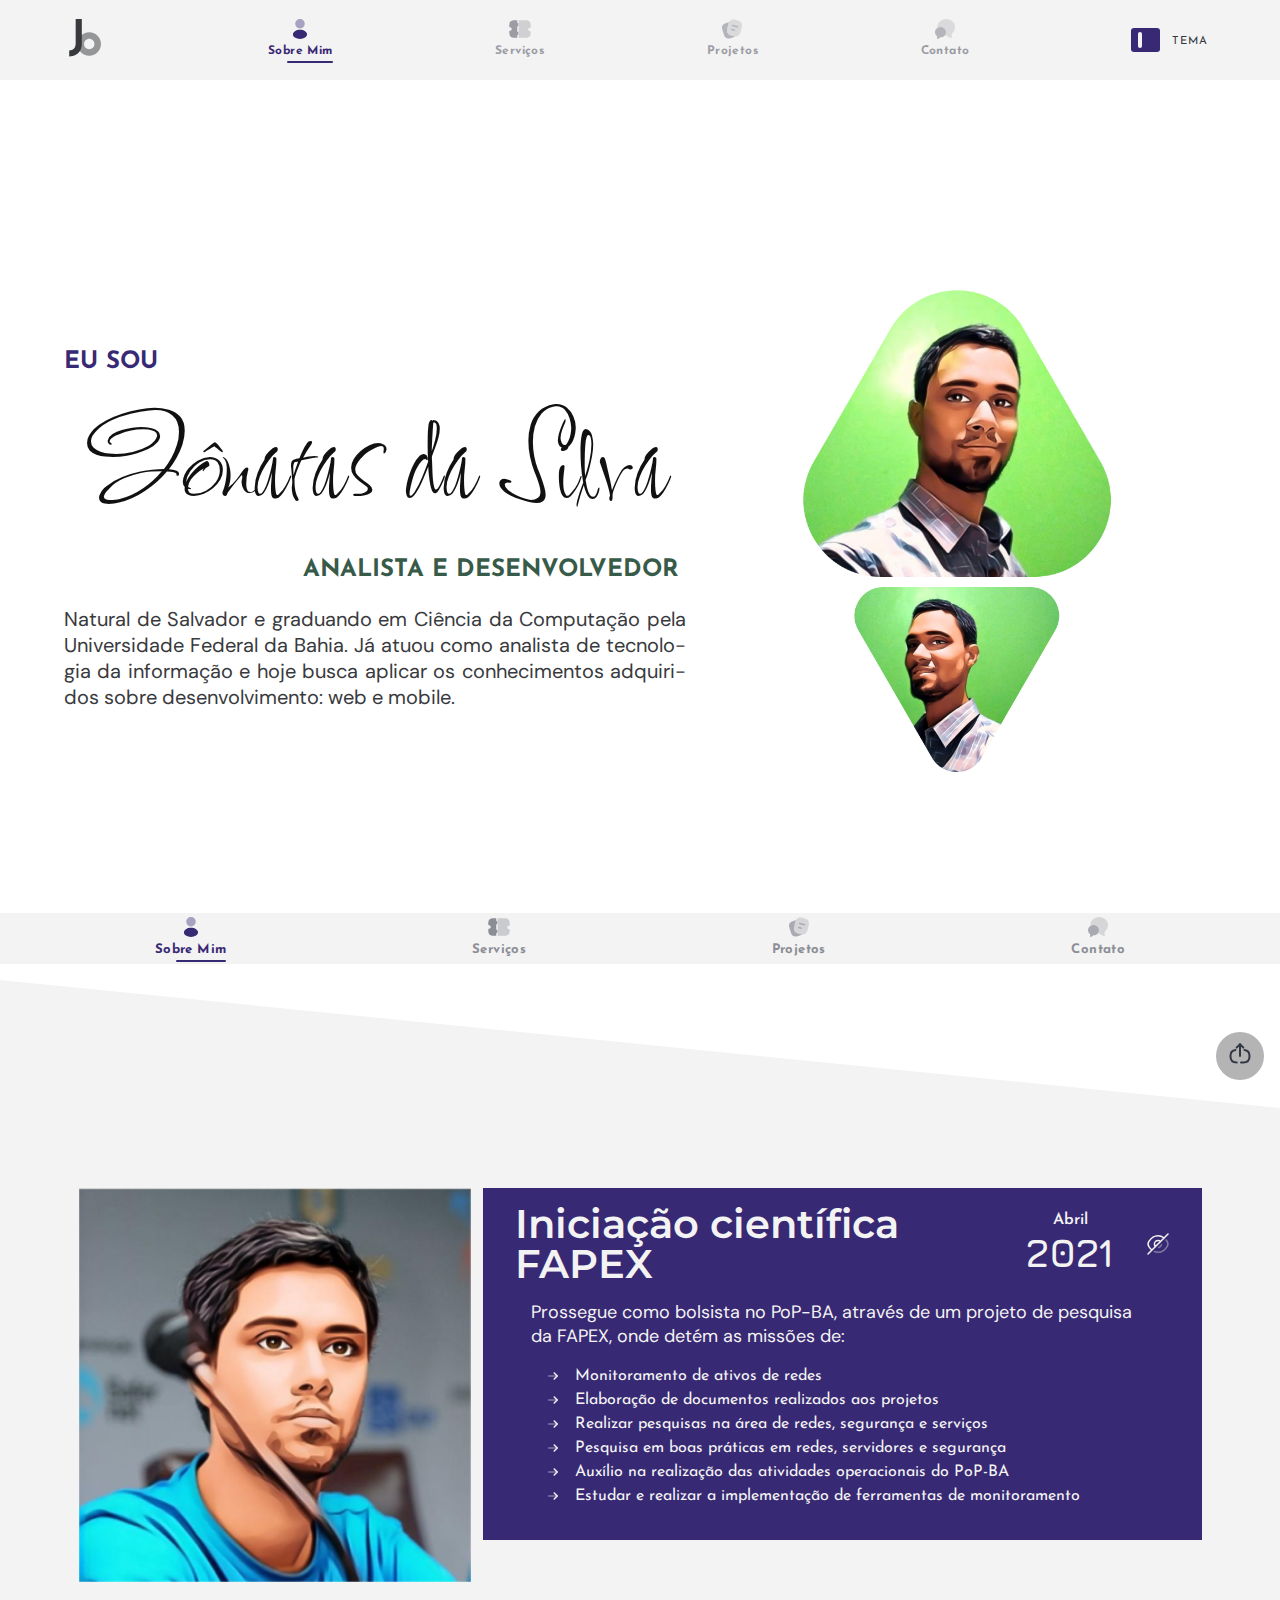
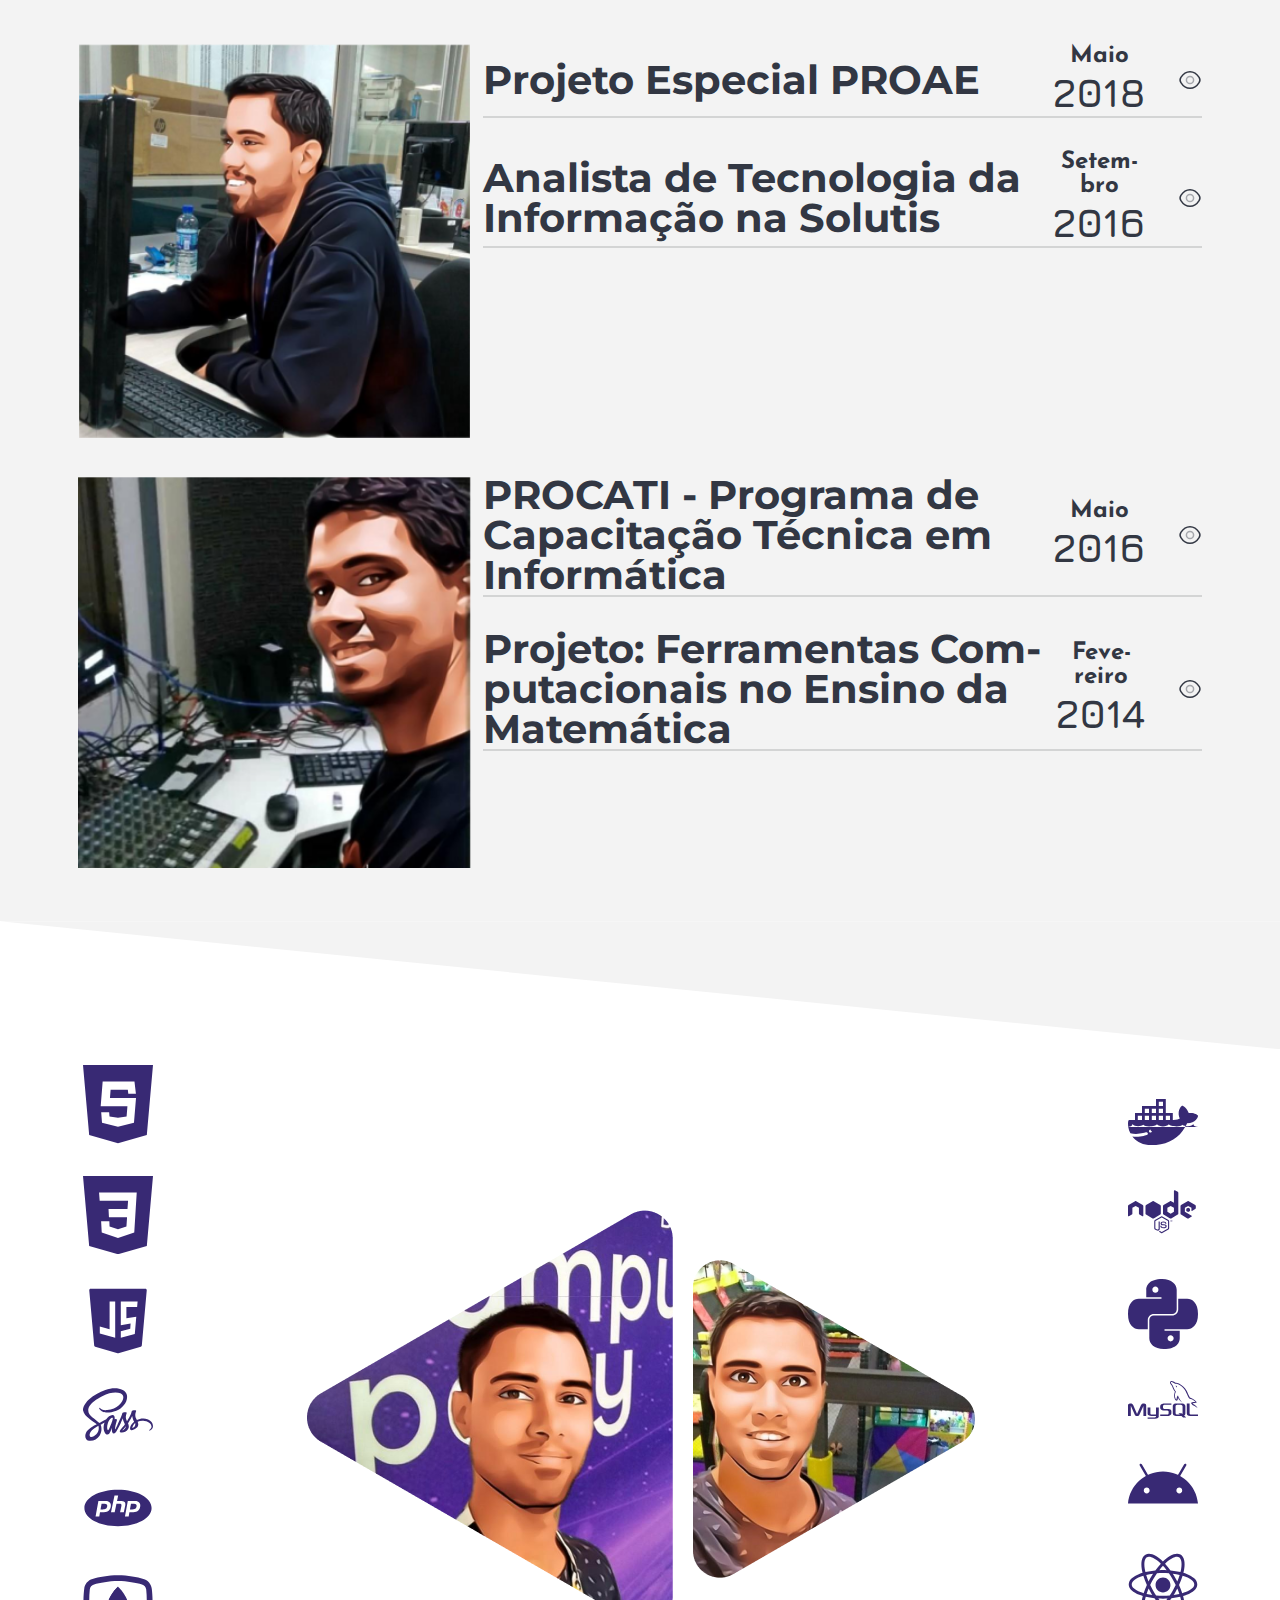
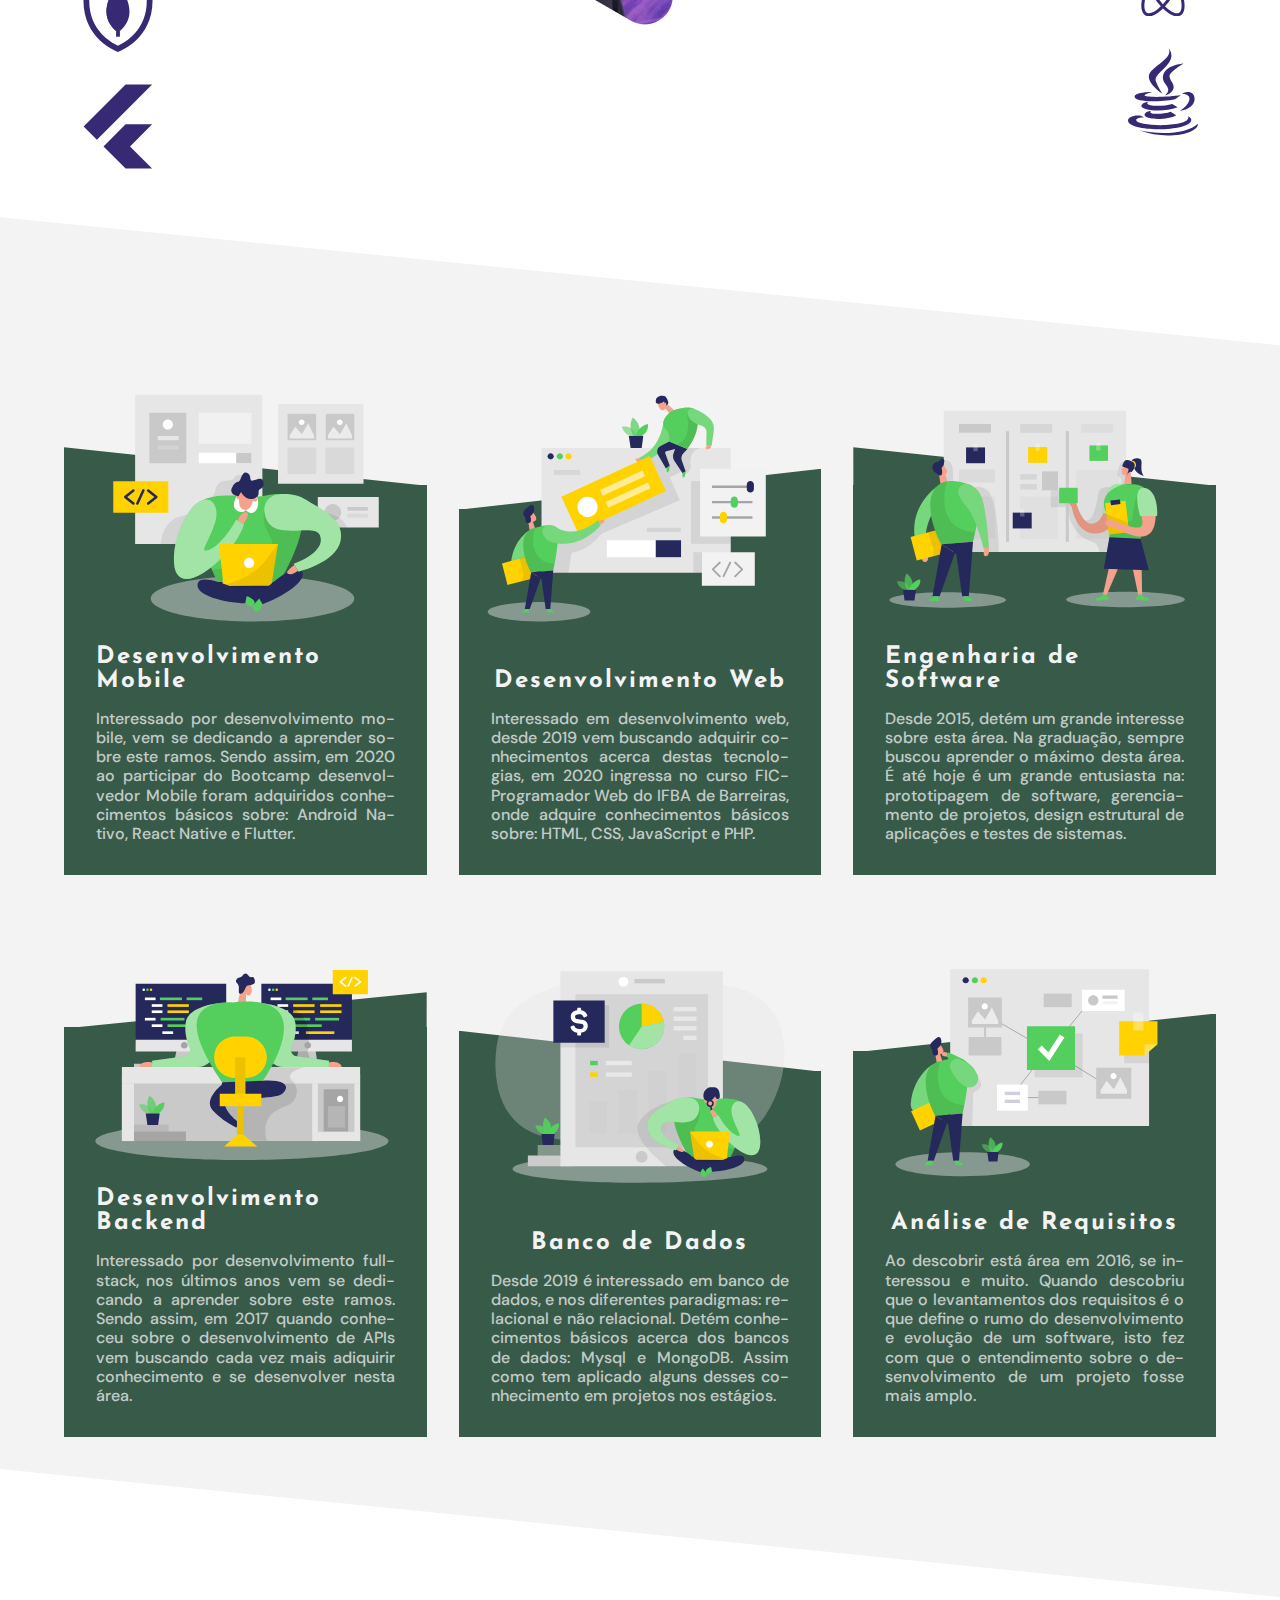
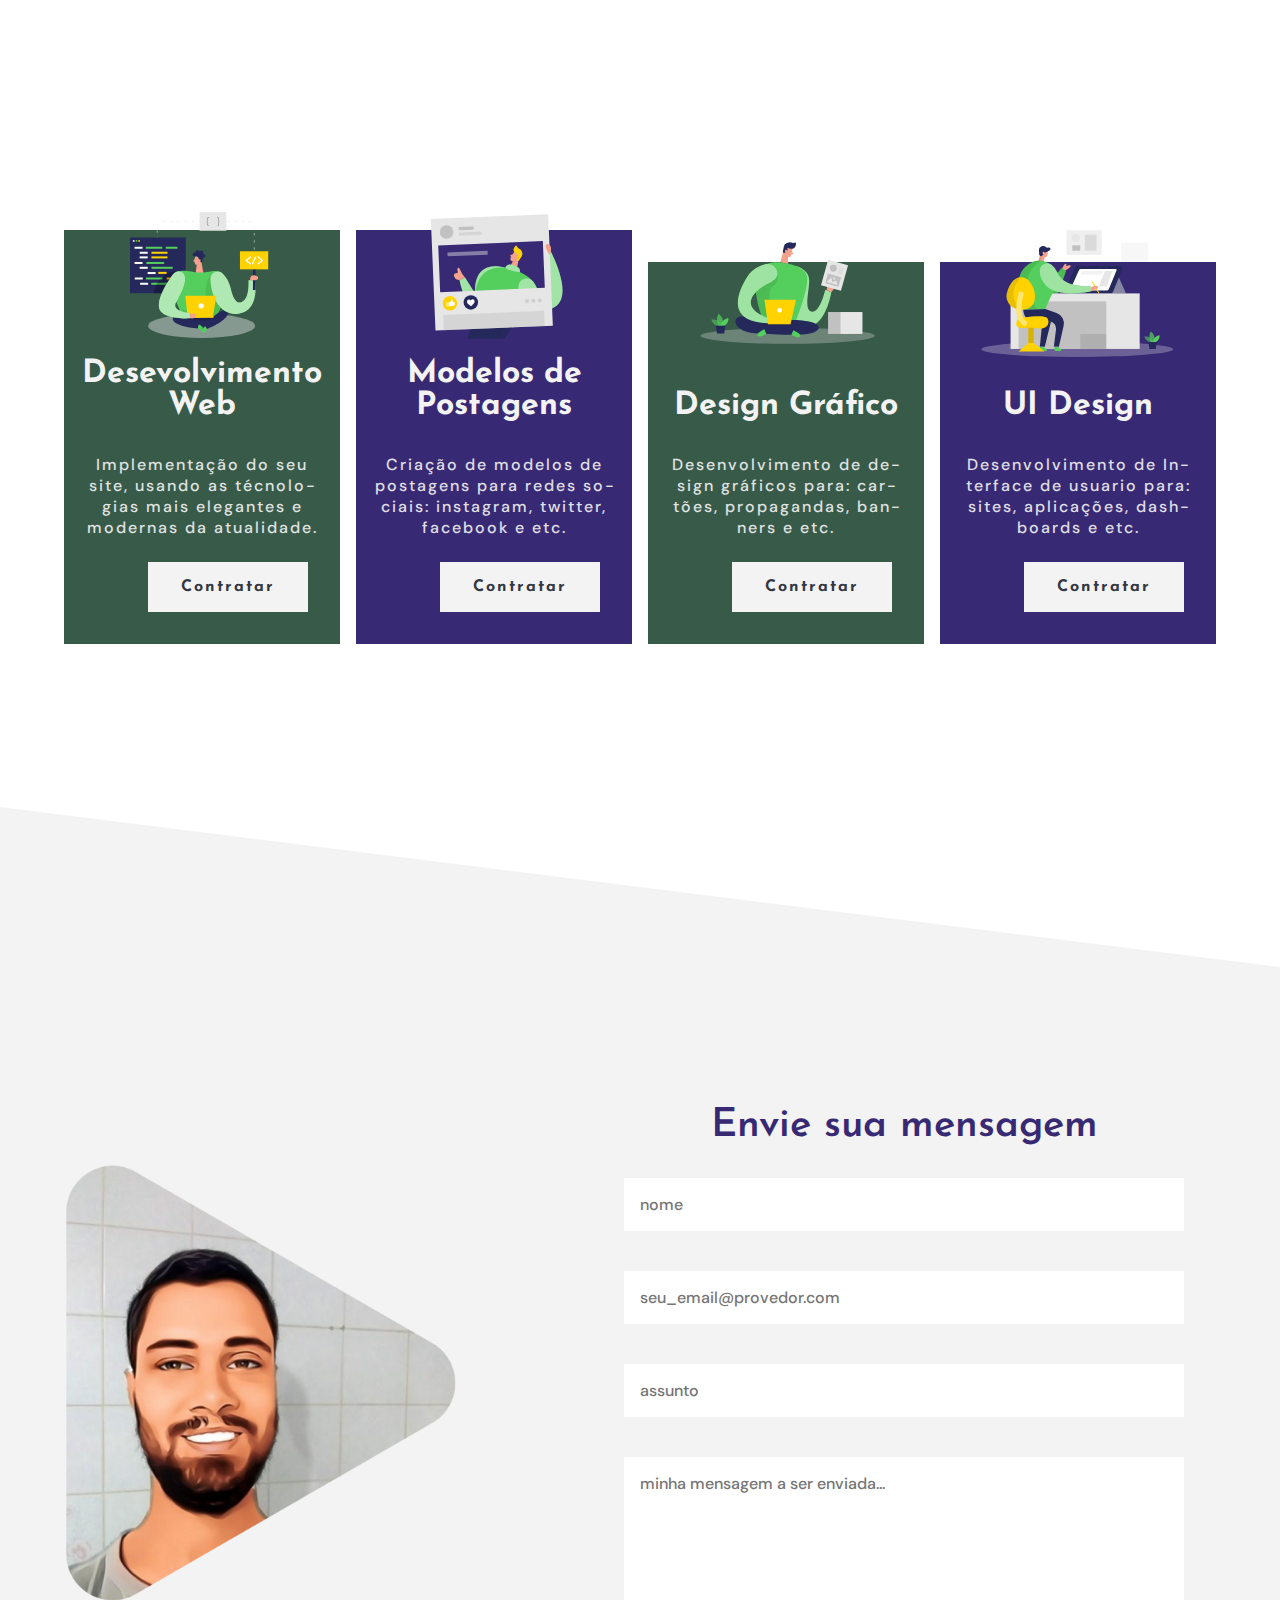
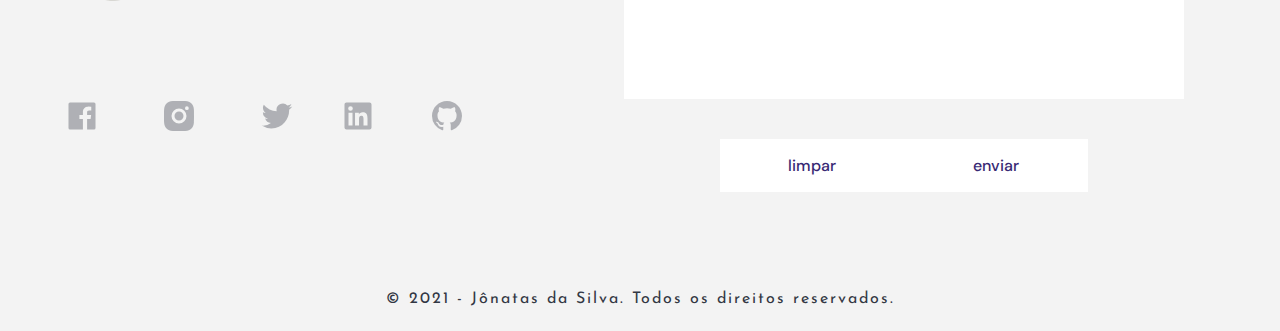
==== commit 91b6f736: "refinamento e restruturação das experiências" ====
--- a/index.html
+++ b/index.html
@@ -12,7 +12,7 @@
   <header class="header" id="header">
     <div class="content-desktop" id="desktop">
       <div class="logo">
-        <a href="">
+        <a href="https://jonatasdasilva.github.io">
           <svg width="42" height="42" viewBox="0 0 42 42" fill="currentcolor" xmlns="http://www.w3.org/2000/svg">
             <path opacity="0.5" fill-rule="evenodd" clip-rule="evenodd" d="M25.25 38.6667C31.7393 38.6667 37 33.406 37 26.9167C37 20.4273 31.7393 15.1667 25.25 15.1667C18.7607 15.1667 13.5 20.4273 13.5 26.9167C13.5 33.406 18.7607 38.6667 25.25 38.6667ZM25.25 32.1389C28.1342 32.1389 30.4723 29.8008 30.4723 26.9167C30.4723 24.0325 28.1342 21.6945 25.25 21.6945C22.3659 21.6945 20.0278 24.0325 20.0278 26.9167C20.0278 29.8008 22.3659 32.1389 25.25 32.1389Z"/>
             <path d="M17.81 26.49C17.81 29.178 17.278 31.474 16.214 33.378C15.15 35.282 13.666 36.738 11.762 37.746C9.886 38.782 7.702 39.342 5.21 39.426V33.504C7.114 33.392 8.668 32.804 9.872 31.74C11.076 30.676 11.678 28.884 11.678 26.364V2.088H17.81V26.49Z"/>
@@ -123,7 +123,7 @@
   <main>
     <div class="limit">
       <article id="sobremim">
-        <section class="apresentacao" id="biografia">
+        <section class="apresentacao" id="Sobre Mim">
           <div class="bio">
             <h3>EU SOU</h3>
             <h1>Jônatas da Silva</h1>
@@ -137,346 +137,356 @@
         </section>
         <div class="triangle-left" style="background-color: var(--top-100);">
         </div>
-        <sectiom class="experiencias" id="experiencias">
-          <div class="content">
-            <div class="experiencia">
-              <section class="cards-content">
-                <div class="cards">
-                  <div class="card">
-                    <div class="dados">
-                      <div class="title">
-                        <h2>Iniciação científica FAPEX</h2>
-                        <div>
-                          <p><span class="mes">Abril</span><span class="ano">2021</span></p>
-                          <div class="icons">
-                            <svg width="24" height="24" viewBox="0 0 24 24" fill="none" stroke="currentcolor" xmlns="http://www.w3.org/2000/svg" id="show" class="exp-1 esconder" onclick="openExperiencia('exp-1', 'esconder')">
-                              <path d="M14.5299 9.46992L9.46992 14.5299C8.81992 13.8799 8.41992 12.9899 8.41992 11.9999C8.41992 10.0199 10.0199 8.41992 11.9999 8.41992C12.9899 8.41992 13.8799 8.81992 14.5299 9.46992Z" stroke-width="1.5" stroke-linecap="round" stroke-linejoin="round"/>
-                              <path d="M17.8198 5.76998C16.0698 4.44998 14.0698 3.72998 11.9998 3.72998C8.46984 3.72998 5.17984 5.80998 2.88984 9.40998C1.98984 10.82 1.98984 13.19 2.88984 14.6C3.67984 15.84 4.59984 16.91 5.59984 17.77" stroke-width="1.5" stroke-linecap="round" stroke-linejoin="round"/>
-                              <path opacity="0.4" d="M8.41992 19.5302C9.55992 20.0102 10.7699 20.2702 11.9999 20.2702C15.5299 20.2702 18.8199 18.1902 21.1099 14.5902C22.0099 13.1802 22.0099 10.8102 21.1099 9.40018C20.7799 8.88018 20.4199 8.39018 20.0499 7.93018" stroke-width="1.5" stroke-linecap="round" stroke-linejoin="round"/>
-                              <path opacity="0.4" d="M15.5095 12.7002C15.2495 14.1102 14.0995 15.2602 12.6895 15.5202" stroke-width="1.5" stroke-linecap="round" stroke-linejoin="round"/>
-                              <path d="M9.47 14.5298L2 21.9998" stroke-width="1.5" stroke-linecap="round" stroke-linejoin="round"/>
-                              <path d="M21.9993 2L14.5293 9.47" stroke-width="1.5" stroke-linecap="round" stroke-linejoin="round"/>
-                            </svg>
-                            <svg width="24" height="24" viewBox="0 0 24 24" fill="none" stroke="currentcolor" xmlns="http://www.w3.org/2000/svg" id="hide" class="exp-1 mostrar" onclick="openExperiencia('exp-1', 'mostrar')">
-                              <path opacity="0.4" d="M15.5799 11.9999C15.5799 13.9799 13.9799 15.5799 11.9999 15.5799C10.0199 15.5799 8.41992 13.9799 8.41992 11.9999C8.41992 10.0199 10.0199 8.41992 11.9999 8.41992C13.9799 8.41992 15.5799 10.0199 15.5799 11.9999Z" stroke-width="1.5" stroke-linecap="round" stroke-linejoin="round"/>
-                              <path d="M11.9998 20.2702C15.5298 20.2702 18.8198 18.1902 21.1098 14.5902C22.0098 13.1802 22.0098 10.8102 21.1098 9.40021C18.8198 5.80021 15.5298 3.72021 11.9998 3.72021C8.46984 3.72021 5.17984 5.80021 2.88984 9.40021C1.98984 10.8102 1.98984 13.1802 2.88984 14.5902C5.17984 18.1902 8.46984 20.2702 11.9998 20.2702Z" stroke-width="1.5" stroke-linecap="round" stroke-linejoin="round"/>
-                            </svg>
-                          </div>
-                        </div>
-                      </div>
-                      <p class="show exp-1 resumo">Prossegue como bolsista no PoP-BA, através de um projeto de pesquisa da FAPEX, onde detém as missões de:</p>
-                      <ul class="show exp-1">
-                        <li>
-                          <svg width="8" height="8" viewBox="0 0 8 8" fill="none" stroke="currentcolor" xmlns="http://www.w3.org/2000/svg">
-                            <path d="M4.81006 1.97656L6.83339 3.9999L4.81006 6.02323" stroke="currentcolor" stroke-width="1" stroke-miterlimit="10" stroke-linecap="round" stroke-linejoin="round"/>
-                            <path opacity="0.4" d="M1.16663 4H6.77663" stroke="currentcolor" stroke-width="1" stroke-miterlimit="10" stroke-linecap="round" stroke-linejoin="round"/>
-                          </svg>
-                          <span>Monitoramento de ativos de redes</span>
-                        </li>
-                        <li>
-                          <svg width="8" height="8" viewBox="0 0 8 8" fill="none" stroke="currentcolor" xmlns="http://www.w3.org/2000/svg">
-                            <path d="M4.81006 1.97656L6.83339 3.9999L4.81006 6.02323" stroke="currentcolor" stroke-width="1" stroke-miterlimit="10" stroke-linecap="round" stroke-linejoin="round"/>
-                            <path opacity="0.4" d="M1.16663 4H6.77663" stroke="currentcolor" stroke-width="1" stroke-miterlimit="10" stroke-linecap="round" stroke-linejoin="round"/>
-                          </svg>
-                          <span>Elaboração de documentos realizados aos projetos</span>
-                        </li>
-                        <li>
-                          <svg width="8" height="8" viewBox="0 0 8 8" fill="none" stroke="currentcolor" xmlns="http://www.w3.org/2000/svg">
-                            <path d="M4.81006 1.97656L6.83339 3.9999L4.81006 6.02323" stroke="currentcolor" stroke-width="1" stroke-miterlimit="10" stroke-linecap="round" stroke-linejoin="round"/>
-                            <path opacity="0.4" d="M1.16663 4H6.77663" stroke="currentcolor" stroke-width="1" stroke-miterlimit="10" stroke-linecap="round" stroke-linejoin="round"/>
-                          </svg>
-                          <span>Realizar pesquisas na área de redes, segurança e serviços</span>
-                        </li>
-                        <li>
-                          <svg width="8" height="8" viewBox="0 0 8 8" fill="none" stroke="currentcolor" xmlns="http://www.w3.org/2000/svg">
-                            <path d="M4.81006 1.97656L6.83339 3.9999L4.81006 6.02323" stroke="currentcolor" stroke-width="1" stroke-miterlimit="10" stroke-linecap="round" stroke-linejoin="round"/>
-                            <path opacity="0.4" d="M1.16663 4H6.77663" stroke="currentcolor" stroke-width="1" stroke-miterlimit="10" stroke-linecap="round" stroke-linejoin="round"/>
-                          </svg>
-                          <span>Pesquisa em boas práticas em redes, servidores e segurança</span>
-                        </li>
-                        <li>
-                          <svg width="8" height="8" viewBox="0 0 8 8" fill="none" stroke="currentcolor" xmlns="http://www.w3.org/2000/svg">
-                            <path d="M4.81006 1.97656L6.83339 3.9999L4.81006 6.02323" stroke="currentcolor" stroke-width="1" stroke-miterlimit="10" stroke-linecap="round" stroke-linejoin="round"/>
-                            <path opacity="0.4" d="M1.16663 4H6.77663" stroke="currentcolor" stroke-width="1" stroke-miterlimit="10" stroke-linecap="round" stroke-linejoin="round"/>
-                          </svg>
-                          <span>Auxílio na realização das atividades operacionais do PoP-BA</span>
-                        </li>
-                        <li>
-                          <svg width="8" height="8" viewBox="0 0 8 8" fill="none" stroke="currentcolor" xmlns="http://www.w3.org/2000/svg">
-                            <path d="M4.81006 1.97656L6.83339 3.9999L4.81006 6.02323" stroke="currentcolor" stroke-width="1" stroke-miterlimit="10" stroke-linecap="round" stroke-linejoin="round"/>
-                            <path opacity="0.4" d="M1.16663 4H6.77663" stroke="currentcolor" stroke-width="1" stroke-miterlimit="10" stroke-linecap="round" stroke-linejoin="round"/>
-                          </svg>
-                          <span>Estudar e realizar a implementação de ferramentas de monitoramento</span>
-                        </li>
-                      </ul>
+        <section class="experiencias" id="Experiências">
+          <div class="cards">
+            <section>
+              <div class="foto">
+                <img src="assets/images/image/exp-1-v2.png" alt="Jônatas da Silva">
+              </div>
+              <dl>
+                <dt class="show exp-1">
+                  <h2>Iniciação científica FAPEX</h2>
+                  <div class="interation">
+                    <div class="data">
+                      <h3>Abril</h3>
+                      <strong>2021</strong>
+                    </div>
+                    <div class="icons">
+                      <svg width="24" height="24" viewBox="0 0 24 24" fill="none" stroke="currentcolor" xmlns="http://www.w3.org/2000/svg" class="exp-1 esconder show" onclick="showExperiences('exp-1')">
+                        <path d="M14.53 9.47004L9.47001 14.53C8.82001 13.88 8.42001 12.99 8.42001 12C8.42001 10.02 10.02 8.42004 12 8.42004C12.99 8.42004 13.88 8.82004 14.53 9.47004Z" stroke="currentcolor" stroke-width="1.5" stroke-linecap="round" stroke-linejoin="round"/>
+                        <path d="M17.82 5.76998C16.07 4.44998 14.07 3.72998 12 3.72998C8.47 3.72998 5.18 5.80998 2.89 9.40998C1.99 10.82 1.99 13.19 2.89 14.6C3.68 15.84 4.6 16.91 5.6 17.77" stroke="currentcolor" stroke-width="1.5" stroke-linecap="round" stroke-linejoin="round"/>
+                        <path opacity="0.4" d="M8.42001 19.5301C9.56001 20.0101 10.77 20.2701 12 20.2701C15.53 20.2701 18.82 18.1901 21.11 14.5901C22.01 13.1801 22.01 10.8101 21.11 9.40005C20.78 8.88005 20.42 8.39005 20.05 7.93005" stroke="currentcolor" stroke-width="1.5" stroke-linecap="round" stroke-linejoin="round"/>
+                        <path opacity="0.4" d="M15.51 12.7C15.25 14.11 14.1 15.26 12.69 15.52" stroke="currentcolor" stroke-width="1.5" stroke-linecap="round" stroke-linejoin="round"/>
+                        <path d="M9.47 14.53L2 22" stroke="currentcolor" stroke-width="1.5" stroke-linecap="round" stroke-linejoin="round"/>
+                        <path d="M22 2L14.53 9.47" stroke="currentcolor" stroke-width="1.5" stroke-linecap="round" stroke-linejoin="round"/>
+                      </svg>
+                      <svg width="24" height="24" viewBox="0 0 24 24" fill="none" stroke="currentcolor" xmlns="http://www.w3.org/2000/svg" class="exp-1 mostrar" onclick="showExperiences('exp-1')">
+                        <path opacity="0.4" d="M15.58 12C15.58 13.98 13.98 15.58 12 15.58C10.02 15.58 8.42001 13.98 8.42001 12C8.42001 10.02 10.02 8.42004 12 8.42004C13.98 8.42004 15.58 10.02 15.58 12Z" stroke="currentcolor" stroke-width="1.5" stroke-linecap="round" stroke-linejoin="round"/>
+                        <path d="M12 20.27C15.53 20.27 18.82 18.19 21.11 14.59C22.01 13.18 22.01 10.81 21.11 9.39997C18.82 5.79997 15.53 3.71997 12 3.71997C8.47 3.71997 5.18 5.79997 2.89 9.39997C1.99 10.81 1.99 13.18 2.89 14.59C5.18 18.19 8.47 20.27 12 20.27Z" stroke="currentcolor" stroke-width="1.5" stroke-linecap="round" stroke-linejoin="round"/>
+                      </svg>
                     </div>
                   </div>
-                </div>
-                <div class="foto">
-                  <img src="assets/images/image/exp-1-v2.png" alt="Jônatas da Silva">
-                </div>
-              </section>
-              <section class="cards-content">
-                <div class="foto">
-                  <img src="assets/images/image/exp-3-v2.png" alt="Jônatas da Silva">
-                </div>
-                <div class="cards">
-                  <div class="card">
-                    <div class="dados">
-                      <div class="title">
-                        <h2>Projeto Especial PROAE</h2>
-                        <div>
-                          <p><span class="mes">Maio</span><span class="ano">2018</span></p>
-                          <div class="icons">
-                            <svg width="24" height="24" viewBox="0 0 24 24" fill="none" stroke="currentcolor" xmlns="http://www.w3.org/2000/svg" id="hide" onclick="openExperiencia('exp-2', 'esconder')" class="exp-2 esconder">
-                              <path d="M14.5299 9.46992L9.46992 14.5299C8.81992 13.8799 8.41992 12.9899 8.41992 11.9999C8.41992 10.0199 10.0199 8.41992 11.9999 8.41992C12.9899 8.41992 13.8799 8.81992 14.5299 9.46992Z" stroke-width="1.5" stroke-linecap="round" stroke-linejoin="round"/>
-                              <path d="M17.8198 5.76998C16.0698 4.44998 14.0698 3.72998 11.9998 3.72998C8.46984 3.72998 5.17984 5.80998 2.88984 9.40998C1.98984 10.82 1.98984 13.19 2.88984 14.6C3.67984 15.84 4.59984 16.91 5.59984 17.77" stroke-width="1.5" stroke-linecap="round" stroke-linejoin="round"/>
-                              <path opacity="0.4" d="M8.41992 19.5302C9.55992 20.0102 10.7699 20.2702 11.9999 20.2702C15.5299 20.2702 18.8199 18.1902 21.1099 14.5902C22.0099 13.1802 22.0099 10.8102 21.1099 9.40018C20.7799 8.88018 20.4199 8.39018 20.0499 7.93018" stroke-width="1.5" stroke-linecap="round" stroke-linejoin="round"/>
-                              <path opacity="0.4" d="M15.5095 12.7002C15.2495 14.1102 14.0995 15.2602 12.6895 15.5202" stroke-width="1.5" stroke-linecap="round" stroke-linejoin="round"/>
-                              <path d="M9.47 14.5298L2 21.9998" stroke-width="1.5" stroke-linecap="round" stroke-linejoin="round"/>
-                              <path d="M21.9993 2L14.5293 9.47" stroke-width="1.5" stroke-linecap="round" stroke-linejoin="round"/>
-                            </svg>
-                            <svg width="24" height="24" viewBox="0 0 24 24" fill="none" stroke="currentcolor" xmlns="http://www.w3.org/2000/svg" id="show" class="exp-2 mostrar" onclick="openExperiencia('exp-2', 'mostrar')">
-                              <path opacity="0.4" d="M15.5799 11.9999C15.5799 13.9799 13.9799 15.5799 11.9999 15.5799C10.0199 15.5799 8.41992 13.9799 8.41992 11.9999C8.41992 10.0199 10.0199 8.41992 11.9999 8.41992C13.9799 8.41992 15.5799 10.0199 15.5799 11.9999Z" stroke-width="1.5" stroke-linecap="round" stroke-linejoin="round"/>
-                              <path d="M11.9998 20.2702C15.5298 20.2702 18.8198 18.1902 21.1098 14.5902C22.0098 13.1802 22.0098 10.8102 21.1098 9.40021C18.8198 5.80021 15.5298 3.72021 11.9998 3.72021C8.46984 3.72021 5.17984 5.80021 2.88984 9.40021C1.98984 10.8102 1.98984 13.1802 2.88984 14.5902C5.17984 18.1902 8.46984 20.2702 11.9998 20.2702Z" stroke-width="1.5" stroke-linecap="round" stroke-linejoin="round"/>
-                            </svg>
-                          </div>
-                        </div>
-                      </div>
-                      <p class="hide exp-2 resumo">Ingressou como bolsista através de mais um projeto da PROAE, e uma parceria entre a Coordenação de Segurança da Informação e Comunicação da UFBA e o Ponto de Presença da RNP na Bahia (PoP-BA). Onde, desempenhava as atividades de:</p>
-                      <ul class="hide exp-2">
-                        <li>
-                          <svg width="8" height="8" viewBox="0 0 8 8" fill="none" stroke="currentcolor" xmlns="http://www.w3.org/2000/svg">
-                            <path d="M4.81006 1.97656L6.83339 3.9999L4.81006 6.02323" stroke="currentcolor" stroke-width="1" stroke-miterlimit="10" stroke-linecap="round" stroke-linejoin="round"/>
-                            <path opacity="0.4" d="M1.16663 4H6.77663" stroke="currentcolor" stroke-width="1" stroke-miterlimit="10" stroke-linecap="round" stroke-linejoin="round"/>
-                          </svg>
-                          <span>Elaboração de procedimentos</span>
-                        </li>
-                        <li>
-                          <svg width="8" height="8" viewBox="0 0 8 8" fill="none" stroke="currentcolor" xmlns="http://www.w3.org/2000/svg">
-                            <path d="M4.81006 1.97656L6.83339 3.9999L4.81006 6.02323" stroke="currentcolor" stroke-width="1" stroke-miterlimit="10" stroke-linecap="round" stroke-linejoin="round"/>
-                            <path opacity="0.4" d="M1.16663 4H6.77663" stroke="currentcolor" stroke-width="1" stroke-miterlimit="10" stroke-linecap="round" stroke-linejoin="round"/>
-                          </svg>
-                          <span>Monitoramento de ativos de redes</span>
-                        </li>
-                        <li>
-                          <svg width="8" height="8" viewBox="0 0 8 8" fill="none" stroke="currentcolor" xmlns="http://www.w3.org/2000/svg">
-                            <path d="M4.81006 1.97656L6.83339 3.9999L4.81006 6.02323" stroke="currentcolor" stroke-width="1" stroke-miterlimit="10" stroke-linecap="round" stroke-linejoin="round"/>
-                            <path opacity="0.4" d="M1.16663 4H6.77663" stroke="currentcolor" stroke-width="1" stroke-miterlimit="10" stroke-linecap="round" stroke-linejoin="round"/>
-                          </svg>
-                          <span>Análise de dados de tráfego de redes</span>
-                        </li>
-                        <li>
-                          <svg width="8" height="8" viewBox="0 0 8 8" fill="none" stroke="currentcolor" xmlns="http://www.w3.org/2000/svg">
-                            <path d="M4.81006 1.97656L6.83339 3.9999L4.81006 6.02323" stroke="currentcolor" stroke-width="1" stroke-miterlimit="10" stroke-linecap="round" stroke-linejoin="round"/>
-                            <path opacity="0.4" d="M1.16663 4H6.77663" stroke="currentcolor" stroke-width="1" stroke-miterlimit="10" stroke-linecap="round" stroke-linejoin="round"/>
-                          </svg>
-                          <span>Tratamento de incidentes em links de internet</span>
-                        </li>
-                        <li>
-                          <svg width="8" height="8" viewBox="0 0 8 8" fill="none" stroke="currentcolor" xmlns="http://www.w3.org/2000/svg">
-                            <path d="M4.81006 1.97656L6.83339 3.9999L4.81006 6.02323" stroke="currentcolor" stroke-width="1" stroke-miterlimit="10" stroke-linecap="round" stroke-linejoin="round"/>
-                            <path opacity="0.4" d="M1.16663 4H6.77663" stroke="currentcolor" stroke-width="1" stroke-miterlimit="10" stroke-linecap="round" stroke-linejoin="round"/>
-                          </svg>
-                          <span>Instalação de servidor de monitoramento Zabbix</span>
-                        </li>
-                        <li>
-                          <svg width="8" height="8" viewBox="0 0 8 8" fill="none" stroke="currentcolor" xmlns="http://www.w3.org/2000/svg">
-                            <path d="M4.81006 1.97656L6.83339 3.9999L4.81006 6.02323" stroke="currentcolor" stroke-width="1" stroke-miterlimit="10" stroke-linecap="round" stroke-linejoin="round"/>
-                            <path opacity="0.4" d="M1.16663 4H6.77663" stroke="currentcolor" stroke-width="1" stroke-miterlimit="10" stroke-linecap="round" stroke-linejoin="round"/>
-                          </svg>
-                          <span>Configuração remota de equipamentos (redes e servidores)</span>
-                        </li>
-                        <li>
-                          <svg width="8" height="8" viewBox="0 0 8 8" fill="none" stroke="currentcolor" xmlns="http://www.w3.org/2000/svg">
-                            <path d="M4.81006 1.97656L6.83339 3.9999L4.81006 6.02323" stroke="currentcolor" stroke-width="1" stroke-miterlimit="10" stroke-linecap="round" stroke-linejoin="round"/>
-                            <path opacity="0.4" d="M1.16663 4H6.77663" stroke="currentcolor" stroke-width="1" stroke-miterlimit="10" stroke-linecap="round" stroke-linejoin="round"/>
-                          </svg>
-                          <span>Criação de regras de Segurança (RFC 2827) em equipamento de redes</span>
-                        </li>
-                        <li>
-                          <svg width="8" height="8" viewBox="0 0 8 8" fill="none" stroke="currentcolor" xmlns="http://www.w3.org/2000/svg">
-                            <path d="M4.81006 1.97656L6.83339 3.9999L4.81006 6.02323" stroke="currentcolor" stroke-width="1" stroke-miterlimit="10" stroke-linecap="round" stroke-linejoin="round"/>
-                            <path opacity="0.4" d="M1.16663 4H6.77663" stroke="currentcolor" stroke-width="1" stroke-miterlimit="10" stroke-linecap="round" stroke-linejoin="round"/>
-                          </svg>
-                          <span>Análise e estudo de processo de upgrading do serviço de monitoramento</span>
-                        </li>
-                      </ul>
+                </dt>
+                <dd class="show exp-1">
+                  <p>Prossegue como bolsista no PoP-BA, através de um projeto de pesquisa da FAPEX, onde detém as missões de:</p>
+                  <ul class="show exp-1">
+                    <li>
+                      <svg width="12" height="12" viewBox="0 0 12 12" fill="none" xmlns="http://www.w3.org/2000/svg">
+                        <path d="M7.215 2.96497L10.25 5.99997L7.215 9.03496" stroke="currentcolor" stroke-width="1.5" stroke-miterlimit="10" stroke-linecap="round" stroke-linejoin="round"/>
+                        <path opacity="0.4" d="M1.75 6H10.165" stroke="currentcolor" stroke-width="1.5" stroke-miterlimit="10" stroke-linecap="round" stroke-linejoin="round"/>
+                      </svg>
+                      <span>Monitoramento de ativos de redes</span>
+                    </li>
+                    <li>
+                      <svg width="12" height="12" viewBox="0 0 12 12" fill="none" xmlns="http://www.w3.org/2000/svg">
+                        <path d="M7.215 2.96497L10.25 5.99997L7.215 9.03496" stroke="currentcolor" stroke-width="1.5" stroke-miterlimit="10" stroke-linecap="round" stroke-linejoin="round"/>
+                        <path opacity="0.4" d="M1.75 6H10.165" stroke="currentcolor" stroke-width="1.5" stroke-miterlimit="10" stroke-linecap="round" stroke-linejoin="round"/>
+                      </svg>
+                      <span>Elaboração de documentos realizados aos projetos</span>
+                    </li>
+                    <li>
+                      <svg width="12" height="12" viewBox="0 0 12 12" fill="none" xmlns="http://www.w3.org/2000/svg">
+                        <path d="M7.215 2.96497L10.25 5.99997L7.215 9.03496" stroke="currentcolor" stroke-width="1.5" stroke-miterlimit="10" stroke-linecap="round" stroke-linejoin="round"/>
+                        <path opacity="0.4" d="M1.75 6H10.165" stroke="currentcolor" stroke-width="1.5" stroke-miterlimit="10" stroke-linecap="round" stroke-linejoin="round"/>
+                      </svg>
+                      <span>Realizar pesquisas na área de redes, segurança e serviços</span>
+                    </li>
+                    <li>
+                      <svg width="12" height="12" viewBox="0 0 12 12" fill="none" xmlns="http://www.w3.org/2000/svg">
+                        <path d="M7.215 2.96497L10.25 5.99997L7.215 9.03496" stroke="currentcolor" stroke-width="1.5" stroke-miterlimit="10" stroke-linecap="round" stroke-linejoin="round"/>
+                        <path opacity="0.4" d="M1.75 6H10.165" stroke="currentcolor" stroke-width="1.5" stroke-miterlimit="10" stroke-linecap="round" stroke-linejoin="round"/>
+                      </svg>
+                      <span>Pesquisa em boas práticas em redes, servidores e segurança</span>
+                    </li>
+                    <li>
+                      <svg width="12" height="12" viewBox="0 0 12 12" fill="none" xmlns="http://www.w3.org/2000/svg">
+                        <path d="M7.215 2.96497L10.25 5.99997L7.215 9.03496" stroke="currentcolor" stroke-width="1.5" stroke-miterlimit="10" stroke-linecap="round" stroke-linejoin="round"/>
+                        <path opacity="0.4" d="M1.75 6H10.165" stroke="currentcolor" stroke-width="1.5" stroke-miterlimit="10" stroke-linecap="round" stroke-linejoin="round"/>
+                      </svg>
+                      <span>Auxílio na realização das atividades operacionais do PoP-BA</span>
+                    </li>
+                    <li>
+                      <svg width="12" height="12" viewBox="0 0 12 12" fill="none" xmlns="http://www.w3.org/2000/svg">
+                        <path d="M7.215 2.96497L10.25 5.99997L7.215 9.03496" stroke="currentcolor" stroke-width="1.5" stroke-miterlimit="10" stroke-linecap="round" stroke-linejoin="round"/>
+                        <path opacity="0.4" d="M1.75 6H10.165" stroke="currentcolor" stroke-width="1.5" stroke-miterlimit="10" stroke-linecap="round" stroke-linejoin="round"/>
+                      </svg>
+                      <span>Estudar e realizar a implementação de ferramentas de monitoramento</span>
+                    </li>
+                  </ul>
+                </dd>
+              </dl>
+            </section>
+            <section>
+              <div class="foto">
+                <img src="assets/images/image/exp-3-v2.png" alt="Jônatas da Silva">
+              </div>
+              <dl>
+                <dt class="exp-2">
+                  <h2>Projeto Especial PROAE</h2>
+                  <div class="interation">
+                    <div class="data">
+                      <h3>Maio</h3>
+                      <strong>2018</strong>
+                    </div>
+                    <div class="icons">
+                      <svg width="24" height="24" viewBox="0 0 24 24" fill="none" stroke="currentcolor" xmlns="http://www.w3.org/2000/svg" class="exp-2 esconder" onclick="showExperiences('exp-2')">
+                        <path d="M14.53 9.47004L9.47001 14.53C8.82001 13.88 8.42001 12.99 8.42001 12C8.42001 10.02 10.02 8.42004 12 8.42004C12.99 8.42004 13.88 8.82004 14.53 9.47004Z" stroke="currentcolor" stroke-width="1.5" stroke-linecap="round" stroke-linejoin="round"/>
+                        <path d="M17.82 5.76998C16.07 4.44998 14.07 3.72998 12 3.72998C8.47 3.72998 5.18 5.80998 2.89 9.40998C1.99 10.82 1.99 13.19 2.89 14.6C3.68 15.84 4.6 16.91 5.6 17.77" stroke="currentcolor" stroke-width="1.5" stroke-linecap="round" stroke-linejoin="round"/>
+                        <path opacity="0.4" d="M8.42001 19.5301C9.56001 20.0101 10.77 20.2701 12 20.2701C15.53 20.2701 18.82 18.1901 21.11 14.5901C22.01 13.1801 22.01 10.8101 21.11 9.40005C20.78 8.88005 20.42 8.39005 20.05 7.93005" stroke="currentcolor" stroke-width="1.5" stroke-linecap="round" stroke-linejoin="round"/>
+                        <path opacity="0.4" d="M15.51 12.7C15.25 14.11 14.1 15.26 12.69 15.52" stroke="currentcolor" stroke-width="1.5" stroke-linecap="round" stroke-linejoin="round"/>
+                        <path d="M9.47 14.53L2 22" stroke="currentcolor" stroke-width="1.5" stroke-linecap="round" stroke-linejoin="round"/>
+                        <path d="M22 2L14.53 9.47" stroke="currentcolor" stroke-width="1.5" stroke-linecap="round" stroke-linejoin="round"/>
+                      </svg>
+                      <svg width="24" height="24" viewBox="0 0 24 24" fill="none" stroke="currentcolor" xmlns="http://www.w3.org/2000/svg" class="exp-2 mostrar show" onclick="showExperiences('exp-2')">
+                        <path opacity="0.4" d="M15.58 12C15.58 13.98 13.98 15.58 12 15.58C10.02 15.58 8.42001 13.98 8.42001 12C8.42001 10.02 10.02 8.42004 12 8.42004C13.98 8.42004 15.58 10.02 15.58 12Z" stroke="currentcolor" stroke-width="1.5" stroke-linecap="round" stroke-linejoin="round"/>
+                        <path d="M12 20.27C15.53 20.27 18.82 18.19 21.11 14.59C22.01 13.18 22.01 10.81 21.11 9.39997C18.82 5.79997 15.53 3.71997 12 3.71997C8.47 3.71997 5.18 5.79997 2.89 9.39997C1.99 10.81 1.99 13.18 2.89 14.59C5.18 18.19 8.47 20.27 12 20.27Z" stroke="currentcolor" stroke-width="1.5" stroke-linecap="round" stroke-linejoin="round"/>
+                      </svg>
                     </div>
                   </div>
-                  <div class="card">
-                    <div class="dados">
-                      <div class="title">
-                        <h2>Analista de Tecnologia da Informação na Solutis</h2>
-                        <div>
-                          <p><span class="mes">Setembro</span><span class="ano">2016</span></p>
-                          <div class="icons">
-                            <svg width="24" height="24" viewBox="0 0 24 24" fill="none" stroke="currentcolor" xmlns="http://www.w3.org/2000/svg" id="hide" class="exp-3 esconder" onclick="openExperiencia('exp-3', 'esconder')">
-                              <path d="M14.5299 9.46992L9.46992 14.5299C8.81992 13.8799 8.41992 12.9899 8.41992 11.9999C8.41992 10.0199 10.0199 8.41992 11.9999 8.41992C12.9899 8.41992 13.8799 8.81992 14.5299 9.46992Z" stroke-width="1.5" stroke-linecap="round" stroke-linejoin="round"/>
-                              <path d="M17.8198 5.76998C16.0698 4.44998 14.0698 3.72998 11.9998 3.72998C8.46984 3.72998 5.17984 5.80998 2.88984 9.40998C1.98984 10.82 1.98984 13.19 2.88984 14.6C3.67984 15.84 4.59984 16.91 5.59984 17.77" stroke-width="1.5" stroke-linecap="round" stroke-linejoin="round"/>
-                              <path opacity="0.4" d="M8.41992 19.5302C9.55992 20.0102 10.7699 20.2702 11.9999 20.2702C15.5299 20.2702 18.8199 18.1902 21.1099 14.5902C22.0099 13.1802 22.0099 10.8102 21.1099 9.40018C20.7799 8.88018 20.4199 8.39018 20.0499 7.93018" stroke-width="1.5" stroke-linecap="round" stroke-linejoin="round"/>
-                              <path opacity="0.4" d="M15.5095 12.7002C15.2495 14.1102 14.0995 15.2602 12.6895 15.5202" stroke-width="1.5" stroke-linecap="round" stroke-linejoin="round"/>
-                              <path d="M9.47 14.5298L2 21.9998" stroke-width="1.5" stroke-linecap="round" stroke-linejoin="round"/>
-                              <path d="M21.9993 2L14.5293 9.47" stroke-width="1.5" stroke-linecap="round" stroke-linejoin="round"/>
-                            </svg>
-                            <svg width="24" height="24" viewBox="0 0 24 24" fill="none" stroke="currentcolor" xmlns="http://www.w3.org/2000/svg" id="hire" class="exp-3 mostrar" onclick="openExperiencia('exp-3', 'mostrar')">
-                              <path opacity="0.4" d="M15.5799 11.9999C15.5799 13.9799 13.9799 15.5799 11.9999 15.5799C10.0199 15.5799 8.41992 13.9799 8.41992 11.9999C8.41992 10.0199 10.0199 8.41992 11.9999 8.41992C13.9799 8.41992 15.5799 10.0199 15.5799 11.9999Z" stroke-width="1.5" stroke-linecap="round" stroke-linejoin="round"/>
-                              <path d="M11.9998 20.2702C15.5298 20.2702 18.8198 18.1902 21.1098 14.5902C22.0098 13.1802 22.0098 10.8102 21.1098 9.40021C18.8198 5.80021 15.5298 3.72021 11.9998 3.72021C8.46984 3.72021 5.17984 5.80021 2.88984 9.40021C1.98984 10.8102 1.98984 13.1802 2.88984 14.5902C5.17984 18.1902 8.46984 20.2702 11.9998 20.2702Z" stroke-width="1.5" stroke-linecap="round" stroke-linejoin="round"/>
-                            </svg>
-                          </div>
-                        </div>
-                      </div>
-                      <p class="hide exp-3 resumo">Ingressou na Coordenação de Redes e Infraestrutura da STI/UFBA, como Analista de Tecnologia da Informação, pela empresa: Solutís. Onde desempenhava as ações de:</p>
-                      <ul class="hide exp-3 ">
-                        <li>
-                          <svg width="8" height="8" viewBox="0 0 8 8" fill="none" stroke="currentcolor" xmlns="http://www.w3.org/2000/svg">
-                            <path d="M4.81006 1.97656L6.83339 3.9999L4.81006 6.02323" stroke="currentcolor" stroke-width="1" stroke-miterlimit="10" stroke-linecap="round" stroke-linejoin="round"/>
-                            <path opacity="0.4" d="M1.16663 4H6.77663" stroke="currentcolor" stroke-width="1" stroke-miterlimit="10" stroke-linecap="round" stroke-linejoin="round"/>
-                          </svg>
-                          <span>Gerenciar permissões de acesso em servidor de arquivos</span>
-                        </li>
-                        <li>
-                          <svg width="8" height="8" viewBox="0 0 8 8" fill="none" stroke="currentcolor" xmlns="http://www.w3.org/2000/svg">
-                            <path d="M4.81006 1.97656L6.83339 3.9999L4.81006 6.02323" stroke="currentcolor" stroke-width="1" stroke-miterlimit="10" stroke-linecap="round" stroke-linejoin="round"/>
-                            <path opacity="0.4" d="M1.16663 4H6.77663" stroke="currentcolor" stroke-width="1" stroke-miterlimit="10" stroke-linecap="round" stroke-linejoin="round"/>
-                          </svg>
-                          <span>Monitorar, configurar e analisar ativos de redes e servidores com Zabbix</span>
-                        </li>
-                        <li>
-                          <svg width="8" height="8" viewBox="0 0 8 8" fill="none" stroke="currentcolor" xmlns="http://www.w3.org/2000/svg">
-                            <path d="M4.81006 1.97656L6.83339 3.9999L4.81006 6.02323" stroke="currentcolor" stroke-width="1" stroke-miterlimit="10" stroke-linecap="round" stroke-linejoin="round"/>
-                            <path opacity="0.4" d="M1.16663 4H6.77663" stroke="currentcolor" stroke-width="1" stroke-miterlimit="10" stroke-linecap="round" stroke-linejoin="round"/>
-                          </svg>
-                          <span>Operação e sustentação da infraestrutura de servidores e redes do datacenter da STI/UFBA</span>
-                        </li>
-                        <li>
-                          <svg width="8" height="8" viewBox="0 0 8 8" fill="none" stroke="currentcolor" xmlns="http://www.w3.org/2000/svg">
-                            <path d="M4.81006 1.97656L6.83339 3.9999L4.81006 6.02323" stroke="currentcolor" stroke-width="1" stroke-miterlimit="10" stroke-linecap="round" stroke-linejoin="round"/>
-                            <path opacity="0.4" d="M1.16663 4H6.77663" stroke="currentcolor" stroke-width="1" stroke-miterlimit="10" stroke-linecap="round" stroke-linejoin="round"/>
-                          </svg>
-                          <span>Manutenção do serviço de backup com Tivoli da IBM (inserção, atualização, análise e identificação de erros)</span>
-                        </li>
-                      </ul>
+                </dt>
+                <dd class="exp-2">
+                  <p>Ingressou como bolsista através de mais um projeto da PROAE, e uma parceria entre a Coordenação de Segurança da Informação e Comunicação da UFBA e o Ponto de Presença da RNP na Bahia (PoP-BA). Onde, desempenhava as atividades de:</p>
+                  <ul>
+                    <li>
+                      <svg width="12" height="12" viewBox="0 0 12 12" fill="none" xmlns="http://www.w3.org/2000/svg">
+                        <path d="M7.215 2.96497L10.25 5.99997L7.215 9.03496" stroke="currentcolor" stroke-width="1.5" stroke-miterlimit="10" stroke-linecap="round" stroke-linejoin="round"/>
+                        <path opacity="0.4" d="M1.75 6H10.165" stroke="currentcolor" stroke-width="1.5" stroke-miterlimit="10" stroke-linecap="round" stroke-linejoin="round"/>
+                      </svg>
+                      <span>Elaboração de procedimentos</span>
+                    </li>
+                    <li>
+                      <svg width="12" height="12" viewBox="0 0 12 12" fill="none" xmlns="http://www.w3.org/2000/svg">
+                        <path d="M7.215 2.96497L10.25 5.99997L7.215 9.03496" stroke="currentcolor" stroke-width="1.5" stroke-miterlimit="10" stroke-linecap="round" stroke-linejoin="round"/>
+                        <path opacity="0.4" d="M1.75 6H10.165" stroke="currentcolor" stroke-width="1.5" stroke-miterlimit="10" stroke-linecap="round" stroke-linejoin="round"/>
+                      </svg>
+                      <span>Monitoramento de ativos de redes</span>
+                    </li>
+                    <li>
+                      <svg width="12" height="12" viewBox="0 0 12 12" fill="none" xmlns="http://www.w3.org/2000/svg">
+                        <path d="M7.215 2.96497L10.25 5.99997L7.215 9.03496" stroke="currentcolor" stroke-width="1.5" stroke-miterlimit="10" stroke-linecap="round" stroke-linejoin="round"/>
+                        <path opacity="0.4" d="M1.75 6H10.165" stroke="currentcolor" stroke-width="1.5" stroke-miterlimit="10" stroke-linecap="round" stroke-linejoin="round"/>
+                      </svg>
+                      <span>Análise de dados de tráfego de redes</span>
+                    </li>
+                    <li>
+                      <svg width="12" height="12" viewBox="0 0 12 12" fill="none" xmlns="http://www.w3.org/2000/svg">
+                        <path d="M7.215 2.96497L10.25 5.99997L7.215 9.03496" stroke="currentcolor" stroke-width="1.5" stroke-miterlimit="10" stroke-linecap="round" stroke-linejoin="round"/>
+                        <path opacity="0.4" d="M1.75 6H10.165" stroke="currentcolor" stroke-width="1.5" stroke-miterlimit="10" stroke-linecap="round" stroke-linejoin="round"/>
+                      </svg>
+                      <span>Tratamento de incidentes em links de internet</span>
+                    </li>
+                    <li>
+                      <svg width="12" height="12" viewBox="0 0 12 12" fill="none" xmlns="http://www.w3.org/2000/svg">
+                        <path d="M7.215 2.96497L10.25 5.99997L7.215 9.03496" stroke="currentcolor" stroke-width="1.5" stroke-miterlimit="10" stroke-linecap="round" stroke-linejoin="round"/>
+                        <path opacity="0.4" d="M1.75 6H10.165" stroke="currentcolor" stroke-width="1.5" stroke-miterlimit="10" stroke-linecap="round" stroke-linejoin="round"/>
+                      </svg>
+                      <span>Instalação de servidor de monitoramento Zabbix</span>
+                    </li>
+                    <li>
+                      <svg width="12" height="12" viewBox="0 0 12 12" fill="none" xmlns="http://www.w3.org/2000/svg">
+                        <path d="M7.215 2.96497L10.25 5.99997L7.215 9.03496" stroke="currentcolor" stroke-width="1.5" stroke-miterlimit="10" stroke-linecap="round" stroke-linejoin="round"/>
+                        <path opacity="0.4" d="M1.75 6H10.165" stroke="currentcolor" stroke-width="1.5" stroke-miterlimit="10" stroke-linecap="round" stroke-linejoin="round"/>
+                      </svg>
+                      <span>Configuração remota de equipamentos (redes e servidores)</span>
+                    </li>
+                    <li>
+                      <svg width="12" height="12" viewBox="0 0 12 12" fill="none" xmlns="http://www.w3.org/2000/svg">
+                        <path d="M7.215 2.96497L10.25 5.99997L7.215 9.03496" stroke="currentcolor" stroke-width="1.5" stroke-miterlimit="10" stroke-linecap="round" stroke-linejoin="round"/>
+                        <path opacity="0.4" d="M1.75 6H10.165" stroke="currentcolor" stroke-width="1.5" stroke-miterlimit="10" stroke-linecap="round" stroke-linejoin="round"/>
+                      </svg>
+                      <span>Auxílio na realização das atividades operacionais do PoP-BA</span>
+                    </li>
+                    <li>
+                      <svg width="12" height="12" viewBox="0 0 12 12" fill="none" xmlns="http://www.w3.org/2000/svg">
+                        <path d="M7.215 2.96497L10.25 5.99997L7.215 9.03496" stroke="currentcolor" stroke-width="1.5" stroke-miterlimit="10" stroke-linecap="round" stroke-linejoin="round"/>
+                        <path opacity="0.4" d="M1.75 6H10.165" stroke="currentcolor" stroke-width="1.5" stroke-miterlimit="10" stroke-linecap="round" stroke-linejoin="round"/>
+                      </svg>
+                      <span>Análise e estudo de processo de upgrading do serviço de monitoramento</span>
+                    </li>
+                    <li>
+                      <svg width="12" height="12" viewBox="0 0 12 12" fill="none" xmlns="http://www.w3.org/2000/svg">
+                        <path d="M7.215 2.96497L10.25 5.99997L7.215 9.03496" stroke="currentcolor" stroke-width="1.5" stroke-miterlimit="10" stroke-linecap="round" stroke-linejoin="round"/>
+                        <path opacity="0.4" d="M1.75 6H10.165" stroke="currentcolor" stroke-width="1.5" stroke-miterlimit="10" stroke-linecap="round" stroke-linejoin="round"/>
+                      </svg>
+                      <span>Criação de regras de Segurança (RFC 2827) em equipamento de redes (Cisco e Juniper)</span>
+                    </li>
+                  </ul>
+                </dd>
+                <dt class="exp-3">
+                  <h2>Analista de Tecnologia da Informação na Solutis</h2>
+                  <div class="interation">
+                    <div class="data">
+                      <h3>Setembro</h3>
+                      <strong>2016</strong>
+                    </div>
+                    <div class="icons">
+                      <svg width="24" height="24" viewBox="0 0 24 24" fill="none" stroke="currentcolor" xmlns="http://www.w3.org/2000/svg" class="exp-3 esconder" onclick="showExperiences('exp-3')">
+                        <path d="M14.53 9.47004L9.47001 14.53C8.82001 13.88 8.42001 12.99 8.42001 12C8.42001 10.02 10.02 8.42004 12 8.42004C12.99 8.42004 13.88 8.82004 14.53 9.47004Z" stroke="currentcolor" stroke-width="1.5" stroke-linecap="round" stroke-linejoin="round"/>
+                        <path d="M17.82 5.76998C16.07 4.44998 14.07 3.72998 12 3.72998C8.47 3.72998 5.18 5.80998 2.89 9.40998C1.99 10.82 1.99 13.19 2.89 14.6C3.68 15.84 4.6 16.91 5.6 17.77" stroke="currentcolor" stroke-width="1.5" stroke-linecap="round" stroke-linejoin="round"/>
+                        <path opacity="0.4" d="M8.42001 19.5301C9.56001 20.0101 10.77 20.2701 12 20.2701C15.53 20.2701 18.82 18.1901 21.11 14.5901C22.01 13.1801 22.01 10.8101 21.11 9.40005C20.78 8.88005 20.42 8.39005 20.05 7.93005" stroke="currentcolor" stroke-width="1.5" stroke-linecap="round" stroke-linejoin="round"/>
+                        <path opacity="0.4" d="M15.51 12.7C15.25 14.11 14.1 15.26 12.69 15.52" stroke="currentcolor" stroke-width="1.5" stroke-linecap="round" stroke-linejoin="round"/>
+                        <path d="M9.47 14.53L2 22" stroke="currentcolor" stroke-width="1.5" stroke-linecap="round" stroke-linejoin="round"/>
+                        <path d="M22 2L14.53 9.47" stroke="currentcolor" stroke-width="1.5" stroke-linecap="round" stroke-linejoin="round"/>
+                      </svg>
+                      <svg width="24" height="24" viewBox="0 0 24 24" fill="none" stroke="currentcolor" xmlns="http://www.w3.org/2000/svg" class="exp-3 mostrar show" onclick="showExperiences('exp-3')">
+                        <path opacity="0.4" d="M15.58 12C15.58 13.98 13.98 15.58 12 15.58C10.02 15.58 8.42001 13.98 8.42001 12C8.42001 10.02 10.02 8.42004 12 8.42004C13.98 8.42004 15.58 10.02 15.58 12Z" stroke="currentcolor" stroke-width="1.5" stroke-linecap="round" stroke-linejoin="round"/>
+                        <path d="M12 20.27C15.53 20.27 18.82 18.19 21.11 14.59C22.01 13.18 22.01 10.81 21.11 9.39997C18.82 5.79997 15.53 3.71997 12 3.71997C8.47 3.71997 5.18 5.79997 2.89 9.39997C1.99 10.81 1.99 13.18 2.89 14.59C5.18 18.19 8.47 20.27 12 20.27Z" stroke="currentcolor" stroke-width="1.5" stroke-linecap="round" stroke-linejoin="round"/>
+                      </svg>
                     </div>
                   </div>
-                </div>
-              </section>
-              <section class="cards-content">
-                <div class="cards">
-                  <div class="card">
-                    <div class="dados">
-                      <div class="title">
-                        <h2>PROCATI - Programa de Capacitação Técnica em Informática</h2>
-                        <div>
-                          <p><span class="mes">Maio</span><span class="ano">2016</span></p>
-                          <div class="icons">
-                            <svg width="24" height="24" viewBox="0 0 24 24" fill="none" stroke="currentcolor" xmlns="http://www.w3.org/2000/svg" id="hide" class="exp-4 esconder" onclick="openExperiencia('exp-4', 'esconder')">
-                              <path d="M14.5299 9.46992L9.46992 14.5299C8.81992 13.8799 8.41992 12.9899 8.41992 11.9999C8.41992 10.0199 10.0199 8.41992 11.9999 8.41992C12.9899 8.41992 13.8799 8.81992 14.5299 9.46992Z" stroke-width="1.5" stroke-linecap="round" stroke-linejoin="round"/>
-                              <path d="M17.8198 5.76998C16.0698 4.44998 14.0698 3.72998 11.9998 3.72998C8.46984 3.72998 5.17984 5.80998 2.88984 9.40998C1.98984 10.82 1.98984 13.19 2.88984 14.6C3.67984 15.84 4.59984 16.91 5.59984 17.77" stroke-width="1.5" stroke-linecap="round" stroke-linejoin="round"/>
-                              <path opacity="0.4" d="M8.41992 19.5302C9.55992 20.0102 10.7699 20.2702 11.9999 20.2702C15.5299 20.2702 18.8199 18.1902 21.1099 14.5902C22.0099 13.1802 22.0099 10.8102 21.1099 9.40018C20.7799 8.88018 20.4199 8.39018 20.0499 7.93018" stroke-width="1.5" stroke-linecap="round" stroke-linejoin="round"/>
-                              <path opacity="0.4" d="M15.5095 12.7002C15.2495 14.1102 14.0995 15.2602 12.6895 15.5202" stroke-width="1.5" stroke-linecap="round" stroke-linejoin="round"/>
-                              <path d="M9.47 14.5298L2 21.9998" stroke-width="1.5" stroke-linecap="round" stroke-linejoin="round"/>
-                              <path d="M21.9993 2L14.5293 9.47" stroke-width="1.5" stroke-linecap="round" stroke-linejoin="round"/>
-                            </svg>
-                            <svg width="24" height="24" viewBox="0 0 24 24" fill="none" stroke="currentcolor" xmlns="http://www.w3.org/2000/svg" id="show" class="exp-4 mostrar" onclick="openExperiencia('exp-4', 'mostrar')">
-                              <path opacity="0.4" d="M15.5799 11.9999C15.5799 13.9799 13.9799 15.5799 11.9999 15.5799C10.0199 15.5799 8.41992 13.9799 8.41992 11.9999C8.41992 10.0199 10.0199 8.41992 11.9999 8.41992C13.9799 8.41992 15.5799 10.0199 15.5799 11.9999Z" stroke-width="1.5" stroke-linecap="round" stroke-linejoin="round"/>
-                              <path d="M11.9998 20.2702C15.5298 20.2702 18.8198 18.1902 21.1098 14.5902C22.0098 13.1802 22.0098 10.8102 21.1098 9.40021C18.8198 5.80021 15.5298 3.72021 11.9998 3.72021C8.46984 3.72021 5.17984 5.80021 2.88984 9.40021C1.98984 10.8102 1.98984 13.1802 2.88984 14.5902C5.17984 18.1902 8.46984 20.2702 11.9998 20.2702Z" stroke-width="1.5" stroke-linecap="round" stroke-linejoin="round"/>
-                            </svg>
-                          </div>
-                        </div>
-                      </div>
-                      <p class="hide exp-4 resumo">Ingressa como bolsista na Superintendência de Tecnologia da Informação (STI) da UFBA. Onde foram adquiridos conhecimentos de:</p>
-                      <ul class="hide exp-4">
-                        <li>
-                          <svg width="8" height="8" viewBox="0 0 8 8" fill="none" stroke="currentcolor" xmlns="http://www.w3.org/2000/svg">
-                            <path d="M4.81006 1.97656L6.83339 3.9999L4.81006 6.02323" stroke="currentcolor" stroke-width="1" stroke-miterlimit="10" stroke-linecap="round" stroke-linejoin="round"/>
-                            <path opacity="0.4" d="M1.16663 4H6.77663" stroke="currentcolor" stroke-width="1" stroke-miterlimit="10" stroke-linecap="round" stroke-linejoin="round"/>
-                          </svg>
-                          <span>Sistema linux</span>
-                        </li>
-                        <li>
-                          <svg width="8" height="8" viewBox="0 0 8 8" fill="none" stroke="currentcolor" xmlns="http://www.w3.org/2000/svg">
-                            <path d="M4.81006 1.97656L6.83339 3.9999L4.81006 6.02323" stroke="currentcolor" stroke-width="1" stroke-miterlimit="10" stroke-linecap="round" stroke-linejoin="round"/>
-                            <path opacity="0.4" d="M1.16663 4H6.77663" stroke="currentcolor" stroke-width="1" stroke-miterlimit="10" stroke-linecap="round" stroke-linejoin="round"/>
-                          </svg>
-                          <span>Produção de relatórios tecnicos de backup</span>
-                        </li>
-                        <li>
-                          <svg width="8" height="8" viewBox="0 0 8 8" fill="none" stroke="currentcolor" xmlns="http://www.w3.org/2000/svg">
-                            <path d="M4.81006 1.97656L6.83339 3.9999L4.81006 6.02323" stroke="currentcolor" stroke-width="1" stroke-miterlimit="10" stroke-linecap="round" stroke-linejoin="round"/>
-                            <path opacity="0.4" d="M1.16663 4H6.77663" stroke="currentcolor" stroke-width="1" stroke-miterlimit="10" stroke-linecap="round" stroke-linejoin="round"/>
-                          </svg>
-                          <span>Inserção de servidores nas rotinas de backups com Tivoli (IBM)</span>
-                        </li>
-                        <li>
-                          <svg width="8" height="8" viewBox="0 0 8 8" fill="none" stroke="currentcolor" xmlns="http://www.w3.org/2000/svg">
-                            <path d="M4.81006 1.97656L6.83339 3.9999L4.81006 6.02323" stroke="currentcolor" stroke-width="1" stroke-miterlimit="10" stroke-linecap="round" stroke-linejoin="round"/>
-                            <path opacity="0.4" d="M1.16663 4H6.77663" stroke="currentcolor" stroke-width="1" stroke-miterlimit="10" stroke-linecap="round" stroke-linejoin="round"/>
-                          </svg>
-                          <span>Monitoramento de ativos (redes e servidores) com CACTI e Zabbix</span>
-                        </li>
-                        <li>
-                          <svg width="8" height="8" viewBox="0 0 8 8" fill="none" stroke="currentcolor" xmlns="http://www.w3.org/2000/svg">
-                            <path d="M4.81006 1.97656L6.83339 3.9999L4.81006 6.02323" stroke="currentcolor" stroke-width="1" stroke-miterlimit="10" stroke-linecap="round" stroke-linejoin="round"/>
-                            <path opacity="0.4" d="M1.16663 4H6.77663" stroke="currentcolor" stroke-width="1" stroke-miterlimit="10" stroke-linecap="round" stroke-linejoin="round"/>
-                          </svg>
-                          <span>Desenvolvimento de scripts para automatizar processo de execução de backups em falha</span>
-                        </li>
-                      </ul>
+                </dt>
+                <dd class="exp-3">
+                  <p>Prossegue na Coordenação de Redes e Infraestrutura da STI na UFBA, como Analista de Tecnologia da Informação, pela empresa: Solutís. Onde desempenhava as ações de:</p>
+                  <ul>
+                    <li>
+                      <svg width="12" height="12" viewBox="0 0 12 12" fill="none" xmlns="http://www.w3.org/2000/svg">
+                        <path d="M7.215 2.96497L10.25 5.99997L7.215 9.03496" stroke="currentcolor" stroke-width="1.5" stroke-miterlimit="10" stroke-linecap="round" stroke-linejoin="round"/>
+                        <path opacity="0.4" d="M1.75 6H10.165" stroke="currentcolor" stroke-width="1.5" stroke-miterlimit="10" stroke-linecap="round" stroke-linejoin="round"/>
+                      </svg>
+                      <span>Gerenciar permissões de acesso em servidor de arquivos</span>
+                    </li>
+                    <li>
+                      <svg width="12" height="12" viewBox="0 0 12 12" fill="none" xmlns="http://www.w3.org/2000/svg">
+                        <path d="M7.215 2.96497L10.25 5.99997L7.215 9.03496" stroke="currentcolor" stroke-width="1.5" stroke-miterlimit="10" stroke-linecap="round" stroke-linejoin="round"/>
+                        <path opacity="0.4" d="M1.75 6H10.165" stroke="currentcolor" stroke-width="1.5" stroke-miterlimit="10" stroke-linecap="round" stroke-linejoin="round"/>
+                      </svg>
+                      <span>Monitorar, configurar e analisar ativos de redes e servidores com Zabbix</span>
+                    </li>
+                    <li>
+                      <svg width="12" height="12" viewBox="0 0 12 12" fill="none" xmlns="http://www.w3.org/2000/svg">
+                        <path d="M7.215 2.96497L10.25 5.99997L7.215 9.03496" stroke="currentcolor" stroke-width="1.5" stroke-miterlimit="10" stroke-linecap="round" stroke-linejoin="round"/>
+                        <path opacity="0.4" d="M1.75 6H10.165" stroke="currentcolor" stroke-width="1.5" stroke-miterlimit="10" stroke-linecap="round" stroke-linejoin="round"/>
+                      </svg>
+                      <span>Operação e sustentação da infraestrutura de servidores e redes do datacenter da STI/UFBA</span>
+                    </li>
+                    <li>
+                      <svg width="12" height="12" viewBox="0 0 12 12" fill="none" xmlns="http://www.w3.org/2000/svg">
+                        <path d="M7.215 2.96497L10.25 5.99997L7.215 9.03496" stroke="currentcolor" stroke-width="1.5" stroke-miterlimit="10" stroke-linecap="round" stroke-linejoin="round"/>
+                        <path opacity="0.4" d="M1.75 6H10.165" stroke="currentcolor" stroke-width="1.5" stroke-miterlimit="10" stroke-linecap="round" stroke-linejoin="round"/>
+                      </svg>
+                      <span>Manutenção do serviço de backup com Tivoli da IBM (inserção, atualização, análise e identificação de erros)</span>
+                    </li>
+                  </ul>
+                </dd>
+              </dl>
+            </section>
+            <section>
+              <div class="foto">
+                <img src="assets/images/image/exp-4-v2.png" alt="Jônatas da Silva">
+              </div>
+              <dl>
+                <dt class="exp-4">
+                  <h2>PROCATI - Programa de Capacitação Técnica em Informática</h2>
+                  <div class="interation">
+                    <div class="data">
+                      <h3>Maio</h3>
+                      <strong>2016</strong>
+                    </div>
+                    <div class="icons">
+                      <svg width="24" height="24" viewBox="0 0 24 24" fill="none" stroke="currentcolor" xmlns="http://www.w3.org/2000/svg" class="exp-3 esconder" onclick="showExperiences('exp-4')">
+                        <path d="M14.53 9.47004L9.47001 14.53C8.82001 13.88 8.42001 12.99 8.42001 12C8.42001 10.02 10.02 8.42004 12 8.42004C12.99 8.42004 13.88 8.82004 14.53 9.47004Z" stroke="currentcolor" stroke-width="1.5" stroke-linecap="round" stroke-linejoin="round"/>
+                        <path d="M17.82 5.76998C16.07 4.44998 14.07 3.72998 12 3.72998C8.47 3.72998 5.18 5.80998 2.89 9.40998C1.99 10.82 1.99 13.19 2.89 14.6C3.68 15.84 4.6 16.91 5.6 17.77" stroke="currentcolor" stroke-width="1.5" stroke-linecap="round" stroke-linejoin="round"/>
+                        <path opacity="0.4" d="M8.42001 19.5301C9.56001 20.0101 10.77 20.2701 12 20.2701C15.53 20.2701 18.82 18.1901 21.11 14.5901C22.01 13.1801 22.01 10.8101 21.11 9.40005C20.78 8.88005 20.42 8.39005 20.05 7.93005" stroke="currentcolor" stroke-width="1.5" stroke-linecap="round" stroke-linejoin="round"/>
+                        <path opacity="0.4" d="M15.51 12.7C15.25 14.11 14.1 15.26 12.69 15.52" stroke="currentcolor" stroke-width="1.5" stroke-linecap="round" stroke-linejoin="round"/>
+                        <path d="M9.47 14.53L2 22" stroke="currentcolor" stroke-width="1.5" stroke-linecap="round" stroke-linejoin="round"/>
+                        <path d="M22 2L14.53 9.47" stroke="currentcolor" stroke-width="1.5" stroke-linecap="round" stroke-linejoin="round"/>
+                      </svg>
+                      <svg width="24" height="24" viewBox="0 0 24 24" fill="none" stroke="currentcolor" xmlns="http://www.w3.org/2000/svg" class="exp-3 mostrar show" onclick="showExperiences('exp-4')">
+                        <path opacity="0.4" d="M15.58 12C15.58 13.98 13.98 15.58 12 15.58C10.02 15.58 8.42001 13.98 8.42001 12C8.42001 10.02 10.02 8.42004 12 8.42004C13.98 8.42004 15.58 10.02 15.58 12Z" stroke="currentcolor" stroke-width="1.5" stroke-linecap="round" stroke-linejoin="round"/>
+                        <path d="M12 20.27C15.53 20.27 18.82 18.19 21.11 14.59C22.01 13.18 22.01 10.81 21.11 9.39997C18.82 5.79997 15.53 3.71997 12 3.71997C8.47 3.71997 5.18 5.79997 2.89 9.39997C1.99 10.81 1.99 13.18 2.89 14.59C5.18 18.19 8.47 20.27 12 20.27Z" stroke="currentcolor" stroke-width="1.5" stroke-linecap="round" stroke-linejoin="round"/>
+                      </svg>
                     </div>
                   </div>
-                  <div class="card">
-                    <div class="dados">
-                      <div class="title">
-                        <h2>Projeto: Ferramentas Computacionais no Ensino da Matemática</h2>
-                        <div>
-                          <p><span class="mes">Fevereiro</span><span class="ano">2014</span></p>
-                          <div class="icons">
-                            <svg width="24" height="24" viewBox="0 0 24 24" fill="none" stroke="currentcolor" xmlns="http://www.w3.org/2000/svg" id="hide" class="exp-5 esconder" onclick="openExperiencia('exp-5', 'esconder')">
-                              <path d="M14.5299 9.46992L9.46992 14.5299C8.81992 13.8799 8.41992 12.9899 8.41992 11.9999C8.41992 10.0199 10.0199 8.41992 11.9999 8.41992C12.9899 8.41992 13.8799 8.81992 14.5299 9.46992Z" stroke-width="1.5" stroke-linecap="round" stroke-linejoin="round"/>
-                              <path d="M17.8198 5.76998C16.0698 4.44998 14.0698 3.72998 11.9998 3.72998C8.46984 3.72998 5.17984 5.80998 2.88984 9.40998C1.98984 10.82 1.98984 13.19 2.88984 14.6C3.67984 15.84 4.59984 16.91 5.59984 17.77" stroke-width="1.5" stroke-linecap="round" stroke-linejoin="round"/>
-                              <path opacity="0.4" d="M8.41992 19.5302C9.55992 20.0102 10.7699 20.2702 11.9999 20.2702C15.5299 20.2702 18.8199 18.1902 21.1099 14.5902C22.0099 13.1802 22.0099 10.8102 21.1099 9.40018C20.7799 8.88018 20.4199 8.39018 20.0499 7.93018" stroke-width="1.5" stroke-linecap="round" stroke-linejoin="round"/>
-                              <path opacity="0.4" d="M15.5095 12.7002C15.2495 14.1102 14.0995 15.2602 12.6895 15.5202" stroke-width="1.5" stroke-linecap="round" stroke-linejoin="round"/>
-                              <path d="M9.47 14.5298L2 21.9998" stroke-width="1.5" stroke-linecap="round" stroke-linejoin="round"/>
-                              <path d="M21.9993 2L14.5293 9.47" stroke-width="1.5" stroke-linecap="round" stroke-linejoin="round"/>
-                            </svg>
-                            <svg width="24" height="24" viewBox="0 0 24 24" fill="none" stroke="currentcolor" xmlns="http://www.w3.org/2000/svg" id="show" class="exp-5 mostrar" onclick="openExperiencia('exp-5', 'mostrar')">
-                              <path opacity="0.4" d="M15.5799 11.9999C15.5799 13.9799 13.9799 15.5799 11.9999 15.5799C10.0199 15.5799 8.41992 13.9799 8.41992 11.9999C8.41992 10.0199 10.0199 8.41992 11.9999 8.41992C13.9799 8.41992 15.5799 10.0199 15.5799 11.9999Z" stroke-width="1.5" stroke-linecap="round" stroke-linejoin="round"/>
-                              <path d="M11.9998 20.2702C15.5298 20.2702 18.8198 18.1902 21.1098 14.5902C22.0098 13.1802 22.0098 10.8102 21.1098 9.40021C18.8198 5.80021 15.5298 3.72021 11.9998 3.72021C8.46984 3.72021 5.17984 5.80021 2.88984 9.40021C1.98984 10.8102 1.98984 13.1802 2.88984 14.5902C5.17984 18.1902 8.46984 20.2702 11.9998 20.2702Z" stroke-width="1.5" stroke-linecap="round" stroke-linejoin="round"/>
-                            </svg>
-                          </div>
-                        </div>
-                      </div>
-                      <p class="hide exp-5 resumo">Ingressa, pela primeira vez, como bolsista em um projeto da Pró-Reitoria de Ações Afirmativas (PROAE) da UFBA, onde adquiriu conhecimentos sobre:</p>
-                      <ul class="hide exp-5">
-                        <li>
-                          <svg width="8" height="8" viewBox="0 0 8 8" fill="none" stroke="currentcolor" xmlns="http://www.w3.org/2000/svg">
-                            <path d="M4.81006 1.97656L6.83339 3.9999L4.81006 6.02323" stroke="currentcolor" stroke-width="1" stroke-miterlimit="10" stroke-linecap="round" stroke-linejoin="round"/>
-                            <path opacity="0.4" d="M1.16663 4H6.77663" stroke="currentcolor" stroke-width="1" stroke-miterlimit="10" stroke-linecap="round" stroke-linejoin="round"/>
-                          </svg>
-                          <span>Criação de artigos científicos com LaTeX</span>
-                        </li>
-                        <li>
-                          <svg width="8" height="8" viewBox="0 0 8 8" fill="none" stroke="currentcolor" xmlns="http://www.w3.org/2000/svg">
-                            <path d="M4.81006 1.97656L6.83339 3.9999L4.81006 6.02323" stroke="currentcolor" stroke-width="1" stroke-miterlimit="10" stroke-linecap="round" stroke-linejoin="round"/>
-                            <path opacity="0.4" d="M1.16663 4H6.77663" stroke="currentcolor" stroke-width="1" stroke-miterlimit="10" stroke-linecap="round" stroke-linejoin="round"/>
-                          </svg>
-                          <span>Ferramentas matématicas para auxílio na construção de artigos científicos</span>
-                        </li>
-                      </ul>
+                </dt>
+                <dd class="exp-4">
+                  <p>Ingressa como bolsista na Superintendência de Tecnologia da Informação (STI) da UFBA. Onde foram adquiridos os conhecimentos:</p>
+                  <ul>
+                    <li>
+                      <svg width="12" height="12" viewBox="0 0 12 12" fill="none" xmlns="http://www.w3.org/2000/svg">
+                        <path d="M7.215 2.96497L10.25 5.99997L7.215 9.03496" stroke="currentcolor" stroke-width="1.5" stroke-miterlimit="10" stroke-linecap="round" stroke-linejoin="round"/>
+                        <path opacity="0.4" d="M1.75 6H10.165" stroke="currentcolor" stroke-width="1.5" stroke-miterlimit="10" stroke-linecap="round" stroke-linejoin="round"/>
+                      </svg>
+                      <span>Sistema linux</span>
+                    </li>
+                    <li>
+                      <svg width="12" height="12" viewBox="0 0 12 12" fill="none" xmlns="http://www.w3.org/2000/svg">
+                        <path d="M7.215 2.96497L10.25 5.99997L7.215 9.03496" stroke="currentcolor" stroke-width="1.5" stroke-miterlimit="10" stroke-linecap="round" stroke-linejoin="round"/>
+                        <path opacity="0.4" d="M1.75 6H10.165" stroke="currentcolor" stroke-width="1.5" stroke-miterlimit="10" stroke-linecap="round" stroke-linejoin="round"/>
+                      </svg>
+                      <span>Produção de relatórios tecnicos de backup</span>
+                    </li>
+                    <li>
+                      <svg width="12" height="12" viewBox="0 0 12 12" fill="none" xmlns="http://www.w3.org/2000/svg">
+                        <path d="M7.215 2.96497L10.25 5.99997L7.215 9.03496" stroke="currentcolor" stroke-width="1.5" stroke-miterlimit="10" stroke-linecap="round" stroke-linejoin="round"/>
+                        <path opacity="0.4" d="M1.75 6H10.165" stroke="currentcolor" stroke-width="1.5" stroke-miterlimit="10" stroke-linecap="round" stroke-linejoin="round"/>
+                      </svg>
+                      <span>Inserção de servidores nas rotinas de backups com Tivoli (IBM)</span>
+                    </li>
+                    <li>
+                      <svg width="12" height="12" viewBox="0 0 12 12" fill="none" xmlns="http://www.w3.org/2000/svg">
+                        <path d="M7.215 2.96497L10.25 5.99997L7.215 9.03496" stroke="currentcolor" stroke-width="1.5" stroke-miterlimit="10" stroke-linecap="round" stroke-linejoin="round"/>
+                        <path opacity="0.4" d="M1.75 6H10.165" stroke="currentcolor" stroke-width="1.5" stroke-miterlimit="10" stroke-linecap="round" stroke-linejoin="round"/>
+                      </svg>
+                      <span>Monitoramento de ativos (redes e servidores) com CACTI e Zabbix</span>
+                    </li>
+                    <li>
+                      <svg width="12" height="12" viewBox="0 0 12 12" fill="none" xmlns="http://www.w3.org/2000/svg">
+                        <path d="M7.215 2.96497L10.25 5.99997L7.215 9.03496" stroke="currentcolor" stroke-width="1.5" stroke-miterlimit="10" stroke-linecap="round" stroke-linejoin="round"/>
+                        <path opacity="0.4" d="M1.75 6H10.165" stroke="currentcolor" stroke-width="1.5" stroke-miterlimit="10" stroke-linecap="round" stroke-linejoin="round"/>
+                      </svg>
+                      <span>Desenvolvimento de scripts para automatizar processo de execução de backups em falha</span>
+                    </li>
+                  </ul>
+                </dd>
+                <dt class="exp-5">
+                  <h2>Projeto: Ferramentas Computacionais no Ensino da Matemática</h2>
+                  <div class="interation">
+                    <div class="data">
+                      <h3>Fevereiro</h3>
+                      <strong>2014</strong>
+                    </div>
+                    <div class="icons">
+                      <svg width="24" height="24" viewBox="0 0 24 24" fill="none" stroke="currentcolor" xmlns="http://www.w3.org/2000/svg" class="exp-5 esconder" onclick="showExperiences('exp-5')">
+                        <path d="M14.53 9.47004L9.47001 14.53C8.82001 13.88 8.42001 12.99 8.42001 12C8.42001 10.02 10.02 8.42004 12 8.42004C12.99 8.42004 13.88 8.82004 14.53 9.47004Z" stroke="currentcolor" stroke-width="1.5" stroke-linecap="round" stroke-linejoin="round"/>
+                        <path d="M17.82 5.76998C16.07 4.44998 14.07 3.72998 12 3.72998C8.47 3.72998 5.18 5.80998 2.89 9.40998C1.99 10.82 1.99 13.19 2.89 14.6C3.68 15.84 4.6 16.91 5.6 17.77" stroke="currentcolor" stroke-width="1.5" stroke-linecap="round" stroke-linejoin="round"/>
+                        <path opacity="0.4" d="M8.42001 19.5301C9.56001 20.0101 10.77 20.2701 12 20.2701C15.53 20.2701 18.82 18.1901 21.11 14.5901C22.01 13.1801 22.01 10.8101 21.11 9.40005C20.78 8.88005 20.42 8.39005 20.05 7.93005" stroke="currentcolor" stroke-width="1.5" stroke-linecap="round" stroke-linejoin="round"/>
+                        <path opacity="0.4" d="M15.51 12.7C15.25 14.11 14.1 15.26 12.69 15.52" stroke="currentcolor" stroke-width="1.5" stroke-linecap="round" stroke-linejoin="round"/>
+                        <path d="M9.47 14.53L2 22" stroke="currentcolor" stroke-width="1.5" stroke-linecap="round" stroke-linejoin="round"/>
+                        <path d="M22 2L14.53 9.47" stroke="currentcolor" stroke-width="1.5" stroke-linecap="round" stroke-linejoin="round"/>
+                      </svg>
+                      <svg width="24" height="24" viewBox="0 0 24 24" fill="none" stroke="currentcolor" xmlns="http://www.w3.org/2000/svg" class="exp-5 mostrar show" onclick="showExperiences('exp-5')">
+                        <path opacity="0.4" d="M15.58 12C15.58 13.98 13.98 15.58 12 15.58C10.02 15.58 8.42001 13.98 8.42001 12C8.42001 10.02 10.02 8.42004 12 8.42004C13.98 8.42004 15.58 10.02 15.58 12Z" stroke="currentcolor" stroke-width="1.5" stroke-linecap="round" stroke-linejoin="round"/>
+                        <path d="M12 20.27C15.53 20.27 18.82 18.19 21.11 14.59C22.01 13.18 22.01 10.81 21.11 9.39997C18.82 5.79997 15.53 3.71997 12 3.71997C8.47 3.71997 5.18 5.79997 2.89 9.39997C1.99 10.81 1.99 13.18 2.89 14.59C5.18 18.19 8.47 20.27 12 20.27Z" stroke="currentcolor" stroke-width="1.5" stroke-linecap="round" stroke-linejoin="round"/>
+                      </svg>
                     </div>
                   </div>
-                </div>
-                <div class="foto">
-                  <img src="assets/images/image/exp-4-v2.png" alt="Jônatas da Silva">
-                </div>
-              </section>
-            </div>
+                </dt>
+                <dd class="exp-5">
+                  <p>Ingressa, pela primeira vez, como bolsista em um projeto da Pró-Reitoria de Ações Afirmativas (PROAE) da UFBA, onde adquiriu conhecimentos sobre:</p>
+                  <ul>
+                    <li>
+                      <svg width="12" height="12" viewBox="0 0 12 12" fill="none" xmlns="http://www.w3.org/2000/svg">
+                        <path d="M7.215 2.96497L10.25 5.99997L7.215 9.03496" stroke="currentcolor" stroke-width="1.5" stroke-miterlimit="10" stroke-linecap="round" stroke-linejoin="round"/>
+                        <path opacity="0.4" d="M1.75 6H10.165" stroke="currentcolor" stroke-width="1.5" stroke-miterlimit="10" stroke-linecap="round" stroke-linejoin="round"/>
+                      </svg>
+                      <span>Criação de artigos científicos com LaTeX</span>
+                    </li>
+                    <li>
+                      <svg width="12" height="12" viewBox="0 0 12 12" fill="none" xmlns="http://www.w3.org/2000/svg">
+                        <path d="M7.215 2.96497L10.25 5.99997L7.215 9.03496" stroke="currentcolor" stroke-width="1.5" stroke-miterlimit="10" stroke-linecap="round" stroke-linejoin="round"/>
+                        <path opacity="0.4" d="M1.75 6H10.165" stroke="currentcolor" stroke-width="1.5" stroke-miterlimit="10" stroke-linecap="round" stroke-linejoin="round"/>
+                      </svg>
+                      <span>Ferramentas matématicas para auxílio na construção de artigos científicos</span>
+                    </li>
+                  </ul>
+                </dd>
+              </dl>
+            </section>
           </div>
-        </sectiom>
+        </section>
         <div class="triangle-right" style="background-color: var(--top-100);">
         </div>
-        <section class="habilidades" id="habilidades">
+        <section class="habilidades" id="Habilidades">
           <div class="content">
             <div class="esquerda">
               <svg width="68" height="76" viewBox="0 0 68 76" fill="currentcolor" xmlns="http://www.w3.org/2000/svg">
@@ -537,7 +547,7 @@
         </section>
         <div class="triangle-left" style="background-color: var(--top-100);">
         </div>
-        <section class="interesses" id="interesses">
+        <section class="interesses" id="Interesses">
           <div class="content">
             <div class="card">
               <img src="assets/images/image/UI design _Two Color 1.svg" alt="desenvolvimento Mobile">
--- a/assets/css/styles.css
+++ b/assets/css/styles.css
@@ -1,16 +1,9 @@
-@import url("https://fonts.googleapis.com/css2?family=Josefin+Sans:ital,wght@0,100;0,200;0,300;0,400;0,500;0,600;0,700;1,100;1,200;1,300;1,400;1,500;1,600;1,700&family=Open+Sans:ital,wght@0,300;0,400;0,600;0,700;0,800;1,300;1,400;1,600;1,700;1,800&family=Red+Hat+Display:ital,wght@0,400;0,500;0,700;0,900;1,400;1,500;1,700;1,900&family=Red+Hat+Text:ital,wght@0,400;0,500;0,700;1,400;1,500;1,700&display=swap");
-@import url("https://fonts.googleapis.com/css2?family=Inter:wght@100;200;300;400;500;600;700;800;900&display=swap");
-@import url("https://fonts.googleapis.com/css2?family=Major+Mono+Display&display=swap");
-@import url("https://fonts.googleapis.com/css2?family=Stalemate&display=swap");
-@import url("https://fonts.googleapis.com/css2?family=JetBrains+Mono:ital,wght@0,100;0,200;0,300;0,400;0,500;0,600;0,700;0,800;1,100;1,200;1,300;1,400;1,500;1,600;1,700;1,800&display=swap");
-@import url("https://fonts.googleapis.com/css2?family=Poiret+One&display=swap");
+@import url("https://fonts.googleapis.com/css2?family=Sassy+Frass&display=swap");
+@import url("https://fonts.googleapis.com/css2?family=DM+Sans:wght@400;500;700&display=swap");
 @import url("https://fonts.googleapis.com/css2?family=Jura:wght@300;400;500;600;700&display=swap");
+@import url("https://fonts.googleapis.com/css2?family=Josefin+Sans:wght@100;200;300;400;500;600;700&display=swap");
+@import url("https://fonts.googleapis.com/css2?family=Montserrat:wght@100;200;300;400;500;600;700;800;900&display=swap");
 @import url("https://fonts.googleapis.com/css2?family=Playfair+Display:ital,wght@0,400;0,500;0,600;0,700;0,800;0,900;1,400;1,500;1,600;1,700;1,800;1,900&display=swap");
-@import url("https://fonts.googleapis.com/css2?family=Cormorant+Infant:ital,wght@0,300;0,400;0,500;0,600;0,700;1,300;1,400;1,500;1,600;1,700&family=Playfair+Display:ital,wght@0,400;0,500;0,600;0,700;0,800;0,900;1,400;1,500;1,600;1,700;1,800;1,900&display=swap");
-@import url("https://fonts.googleapis.com/css2?family=Cormorant+Infant:ital,wght@0,300;0,400;0,500;0,600;0,700;1,300;1,400;1,500;1,600;1,700&family=Rubik+Beastly&display=swap");
-@import url("https://fonts.googleapis.com/css2?family=Flow+Block&family=Flow+Circular&family=Flow+Rounded&display=swap");
-@import url("https://fonts.googleapis.com/css2?family=Epilogue:ital,wght@0,100;0,200;0,300;0,400;0,500;0,600;0,700;0,800;0,900;1,100;1,200;1,300;1,400;1,500;1,600;1,700;1,800;1,900&display=swap");
-@import url("https://fonts.googleapis.com/css2?family=Sassy+Frass&display=swap");
 * {
   margin: 0;
   padding: 0;
@@ -18,9 +11,10 @@
       -ms-hyphens: auto;
           hyphens: auto;
   font-weight: 400;
+  background: unset;
   -webkit-box-sizing: border-box;
           box-sizing: border-box;
-  font-family: 'Red Hat Text', sans-serif;
+  font-family: 'DM Sans', sans-serif;
   -moz-osx-font-smoothing: grayscale !important;
   text-rendering: optimizelegibility !important;
   -webkit-font-smoothing: antialiased !important;
@@ -28,6 +22,10 @@
 
 body::-webkit-scrollbar {
   display: none;
+}
+
+html, body {
+  scroll-behavior: smooth;
 }
 
 main {
@@ -69,16 +67,55 @@
           justify-content: center;
 }
 
+/* Break points bootstrap
+
+- breakpoint: xs
+  abbr: ""
+  name: X-Small
+  min-width: 0px
+  container: ""
+
+- breakpoint: sm
+  abbr: -sm
+  name: Small
+  min-width: 576px
+  container: 540px
+
+- breakpoint: md
+  abbr: -md
+  name: Medium
+  min-width: 768px
+  container: 720px
+
+- breakpoint: lg
+  abbr: -lg
+  name: Large
+  min-width: 992px
+  container: 960px
+
+- breakpoint: xl
+  abbr: -xl
+  name: X-Large
+  min-width: 1200px
+  container: 1140px
+
+- breakpoint: xxl
+  abbr: -xxl
+  name: XX-Large
+  min-width: 1400px
+  container: 1320px
+
+*/
 html[data-theme="light"] {
   --black: #000000;
   --white: #ffffff;
   --top-100: #f3f3f3;
-  --top-15: #f3f3f326;
+  --top-15: #24252926;
   --text-hight-100: #111111;
   --text-inactive-100: #8c8e97;
   --text-active-100: #323743;
   --text-primary-100: #242529;
-  --primary-100: #5c4299;
+  --primary-100: #382974;
   --emphasis-100: #ebebeb;
   --secondary-100: #385a49;
   --background: #ffffff;
@@ -93,14 +130,15 @@
   --black: #000000;
   --white: #ffffff;
   --top-100: #121212;
+  --top-15: #fafafa26;
   --text-hight-100: #fff;
   --text-inactive-100: #7a7a7a;
   --text-active-100: #f5f5f5;
   --text-hover-100: #e8e0f6;
   --text-primary-100: #fafafa;
-  --primary-100: #a88fd8;
+  --primary-100: #b0a2cf;
   --emphasis-100: #333333;
-  --secondary-100: #abccbb;
+  --secondary-100: #9ad4c3;
   --background: #171717;
   --contraste: #222222;
   --servico-1: #69f0ae;
@@ -862,7 +900,7 @@
 }
 
 #sobremim .apresentacao .bio h3 {
-  font-weight: 900;
+  font-weight: 700;
   font-size: 1.5rem;
   -ms-flex-item-align: start;
       align-self: flex-start;
@@ -879,7 +917,7 @@
 
 #sobremim .apresentacao .bio strong {
   margin-top: 1rem;
-  font-weight: 900;
+  font-weight: 700;
   font-size: 1.5rem;
   -ms-flex-item-align: end;
       align-self: flex-end;
@@ -959,44 +997,205 @@
       -ms-flex-pack: center;
           justify-content: center;
   background-color: var(--top-100);
-}
-
-#sobremim .experiencias .content {
-  -webkit-box-flex: 1;
-      -ms-flex: 1;
-          flex: 1;
-  width: 100%;
-  display: -webkit-box;
-  display: -ms-flexbox;
-  display: flex;
-  max-width: 90%;
-  padding-top: 2rem;
+  /*
+    .content {
+      flex: 1;
+      width: 100%;
+      display: flex;
+      max-width: 90%;
+      padding-top: 2rem;
+      flex-direction: column;
+
+      .experiencia {
+        width: 100%;
+        display: flex;
+        flex-direction: column;
+
+        .cards-content {
+          width: 100%;
+          row-gap: 2.5%;
+          display: flex;
+          align-items: center;
+          flex-direction: row;
+          justify-content: space-between;
+
+          .cards {
+            width: 57.5%;
+            display: flex;
+            align-items: center;
+            flex-direction: column;
+            justify-content: space-between;
+
+            .card {
+              width: 100%;
+              
+              .dados {
+                width: 100%;
+
+                .title {
+                  width: 100%;
+                  display: flex;
+                  padding: 0 0.5rem;
+                  flex-direction: row;
+                  align-items: center;
+                  margin-bottom: 1rem;
+                  justify-content: space-between;
+                  border-bottom: 2px solid var(--contraste);
+
+  
+                  h2 {
+                    width: 90%;
+                    font-weight: 600;
+                    font-size: 2.5rem;
+                    font-family: 'Source Serif Pro', serif;
+                  }
+  
+                  div {
+                    width: 18%;
+                    display: flex;
+                    align-items: center;
+                    flex-direction: row;
+                    justify-content: space-between;
+                    
+                    svg {
+                      cursor: pointer;
+                      transition: all 0.5s ease;
+                      stroke: var(--text-primary-100);
+                    }
+
+                    svg#hide {
+                      opacity: 0;
+                      display: none;
+                    }
+
+                    svg#show {
+                      opacity: 1;
+                      display: block;
+                    }
+  
+                    p {
+                      display: flex;
+                      text-align: center;
+                      flex-direction: column;
+  
+                      .mes {
+                        font-size: 1rem;
+                        font-weight: 700;
+                        font-family: 'Josefin Sans', cursive;
+                      }
+  
+                      .ano {
+                        font-size: 2rem;
+                        font-weight: 900;
+                        font-family: 'Jura', sans-serif;
+                      }
+                    }
+                  }
+                }
+  
+                p {
+                  z-index: 1;
+                  width: 100%;
+                  height: 100%;
+                  display: block;
+                  font-size: 1rem;
+                  font-weight: 500;
+                  text-align: justify;
+                  margin-bottom: 1rem;
+                  transition: all 0.5s ease;
+                  font-family: 'Josefin Sans', cursive;
+                }
+  
+                p.hide {
+                  height: 0;
+                  z-index: 0;
+                  display: none;
+                  visibility: hidden;
+                  visibility: collapse;
+                  transition: all 0.5s ease;
+                  transform: translateY(-50%);
+                }
+  
+                ul {
+                  z-index: 1;
+                  width: 100%;
+                  height: 100%;
+                  list-style: none;
+                  transition: all 0.5s ease;
+  
+                  li {
+                    display: flex;
+                    align-items: center;
+                    flex-direction: row;
+                    padding: 0.25rem 1rem;
+  
+                    svg {
+                      font-size: 0.5rem;
+                      margin-right: 0.5rem;
+                    }
+  
+                    span {
+                      font-size: 1rem;
+                      font-weight: 500;
+                      font-family: 'Josefin Sans', cursive;
+                    }
+                  }
+                }
+  
+                ul.hide {
+                  height: 0;
+                  z-index: 0;
+                  display: none;
+                  visibility: hidden;
+                  visibility: collapse;
+                  transition: all 0.5s ease;
+                  transform: translateY(-50%);
+                }
+              }
+            }
+
+            .card:first-child {
+              margin-bottom: 3rem;
+            }
+          }
+          
+          .foto {
+            width: 40%;
+
+            img {
+              width: 100%;
+              height: 100%;
+            }
+          }
+        }
+      }
+    }*/
+}
+
+#sobremim .experiencias .cards {
+  width: 100%;
+  display: -webkit-box;
+  display: -ms-flexbox;
+  display: flex;
+  max-width: 95%;
+  padding-top: 3rem;
+  -webkit-box-align: center;
+      -ms-flex-align: center;
+          align-items: center;
+  margin-bottom: 3rem;
   -webkit-box-orient: vertical;
   -webkit-box-direction: normal;
       -ms-flex-direction: column;
           flex-direction: column;
 }
 
-#sobremim .experiencias .content .experiencia {
-  width: 100%;
-  display: -webkit-box;
-  display: -ms-flexbox;
-  display: flex;
-  -webkit-box-orient: vertical;
-  -webkit-box-direction: normal;
-      -ms-flex-direction: column;
-          flex-direction: column;
-}
-
-#sobremim .experiencias .content .experiencia .cards-content {
-  width: 100%;
-  row-gap: 2.5%;
-  display: -webkit-box;
-  display: -ms-flexbox;
-  display: flex;
-  -webkit-box-align: center;
-      -ms-flex-align: center;
-          align-items: center;
+#sobremim .experiencias .cards section {
+  width: 100%;
+  height: 100%;
+  display: -webkit-box;
+  display: -ms-flexbox;
+  display: flex;
+  padding-top: 2rem;
   -webkit-box-orient: horizontal;
   -webkit-box-direction: normal;
       -ms-flex-direction: row;
@@ -1006,37 +1205,52 @@
           justify-content: space-between;
 }
 
-#sobremim .experiencias .content .experiencia .cards-content .cards {
-  width: 57.5%;
-  display: -webkit-box;
-  display: -ms-flexbox;
-  display: flex;
-  -webkit-box-align: center;
-      -ms-flex-align: center;
-          align-items: center;
-  -webkit-box-orient: vertical;
-  -webkit-box-direction: normal;
-      -ms-flex-direction: column;
-          flex-direction: column;
+#sobremim .experiencias .cards section .foto {
+  width: 35%;
+}
+
+#sobremim .experiencias .cards section .foto img {
+  width: 100%;
+  height: auto;
+}
+
+#sobremim .experiencias .cards section dl {
+  width: 64%;
+  position: static;
+}
+
+#sobremim .experiencias .cards section dl dt {
+  z-index: 2;
+  width: 100%;
+  display: -webkit-box;
+  display: -ms-flexbox;
+  display: flex;
+  position: relative;
+  -webkit-box-orient: horizontal;
+  -webkit-box-direction: normal;
+      -ms-flex-direction: row;
+          flex-direction: row;
+  -webkit-box-align: center;
+      -ms-flex-align: center;
+          align-items: center;
+  -webkit-transition: .4s ease;
+  transition: .4s ease;
+  vertical-align: baseline;
   -webkit-box-pack: justify;
       -ms-flex-pack: justify;
           justify-content: space-between;
-}
-
-#sobremim .experiencias .content .experiencia .cards-content .cards .card {
-  width: 100%;
-}
-
-#sobremim .experiencias .content .experiencia .cards-content .cards .card .dados {
-  width: 100%;
-}
-
-#sobremim .experiencias .content .experiencia .cards-content .cards .card .dados .title {
-  width: 100%;
-  display: -webkit-box;
-  display: -ms-flexbox;
-  display: flex;
-  padding: 0 0.5rem;
+  border-bottom: 2px solid var(--top-15);
+}
+
+#sobremim .experiencias .cards section dl dt h2 {
+  font: normal normal 700 2.5rem/2.5rem "Montserrat", sans-serif;
+}
+
+#sobremim .experiencias .cards section dl dt .interation {
+  display: -webkit-box;
+  display: -ms-flexbox;
+  display: flex;
+  text-align: center;
   -webkit-box-orient: horizontal;
   -webkit-box-direction: normal;
       -ms-flex-direction: row;
@@ -1044,139 +1258,141 @@
   -webkit-box-align: center;
       -ms-flex-align: center;
           align-items: center;
-  margin-bottom: 1rem;
-  -webkit-box-pack: justify;
-      -ms-flex-pack: justify;
-          justify-content: space-between;
-  border-bottom: 2px solid var(--contraste);
-}
-
-#sobremim .experiencias .content .experiencia .cards-content .cards .card .dados .title h2 {
-  width: 90%;
-  font-weight: 700;
-  font-size: 2.5rem;
-  font-family: 'Josefin Sans', cursive;
-}
-
-#sobremim .experiencias .content .experiencia .cards-content .cards .card .dados .title div {
-  width: 18%;
-  display: -webkit-box;
-  display: -ms-flexbox;
-  display: flex;
-  -webkit-box-align: center;
-      -ms-flex-align: center;
-          align-items: center;
+  -webkit-box-pack: center;
+      -ms-flex-pack: center;
+          justify-content: center;
+}
+
+#sobremim .experiencias .cards section dl dt .interation .data {
+  text-align: center;
+}
+
+#sobremim .experiencias .cards section dl dt .interation .data h3 {
+  font: normal normal 700 1.5rem "Josefin Sans", sans-serif;
+}
+
+#sobremim .experiencias .cards section dl dt .interation .data strong {
+  font: normal normal 700 2.5rem "Jura", sans-serif;
+}
+
+#sobremim .experiencias .cards section dl dt .interation .icons {
+  margin-left: 2rem;
+}
+
+#sobremim .experiencias .cards section dl dt .interation .icons svg {
+  display: none;
+  cursor: pointer;
+}
+
+#sobremim .experiencias .cards section dl dt .interation .icons svg.show {
+  display: block;
+}
+
+#sobremim .experiencias .cards section dl dt.show {
+  margin-top: 2.63rem;
+  border-bottom: none;
+  padding: 1rem 2rem 0 2rem;
+  background-color: var(--primary-100);
+}
+
+#sobremim .experiencias .cards section dl dt.show h2 {
+  color: var(--top-100);
+  font: normal normal 600 2.5rem/2.5rem "Montserrat", sans-serif;
+}
+
+#sobremim .experiencias .cards section dl dt.show .interation .data h3 {
+  color: var(--top-100);
+  font: normal normal 600 1rem "Josefin Sans", sans-serif;
+}
+
+#sobremim .experiencias .cards section dl dt.show .interation .data strong {
+  color: var(--top-100);
+  font: normal normal 700 2.5rem "Jura", sans-serif;
+}
+
+#sobremim .experiencias .cards section dl dt.show .interation .data svg {
+  color: var(--top-100);
+}
+
+#sobremim .experiencias .cards section dl dt.show .interation .icons svg {
+  color: var(--top-100);
+}
+
+#sobremim .experiencias .cards section dl dt:first-child.show {
+  margin-top: 4.5rem;
+}
+
+#sobremim .experiencias .cards section dl dd {
+  z-index: -1;
+  max-height: 0;
+  overflow: hidden;
+  margin-top: -1rem;
+  position: relative;
+  visibility: hidden;
+  -webkit-transition: .4s ease-in;
+  transition: .4s ease-in;
+  padding: 1rem 3rem 2rem 3rem;
+  background-color: var(--primary-100);
+}
+
+#sobremim .experiencias .cards section dl dd p {
+  color: var(--top-100);
+  font: 400 1.125rem/1.5rem "DM Sans", sans-serif;
+}
+
+#sobremim .experiencias .cards section dl dd ul {
+  list-style: none;
+  margin-top: 1rem;
+  margin-left: 1rem;
+}
+
+#sobremim .experiencias .cards section dl dd ul li {
+  display: -webkit-box;
+  display: -ms-flexbox;
+  display: flex;
   -webkit-box-orient: horizontal;
   -webkit-box-direction: normal;
       -ms-flex-direction: row;
           flex-direction: row;
-  -webkit-box-pack: justify;
-      -ms-flex-pack: justify;
-          justify-content: space-between;
-}
-
-#sobremim .experiencias .content .experiencia .cards-content .cards .card .dados .title div svg {
-  cursor: pointer;
-  -webkit-transition: all 0.5s ease;
-  transition: all 0.5s ease;
-  stroke: var(--text-primary-100);
-}
-
-#sobremim .experiencias .content .experiencia .cards-content .cards .card .dados .title div svg#hide {
-  opacity: 0;
-  display: none;
-}
-
-#sobremim .experiencias .content .experiencia .cards-content .cards .card .dados .title div svg#show {
-  opacity: 1;
-  display: block;
-}
-
-#sobremim .experiencias .content .experiencia .cards-content .cards .card .dados .title div p {
-  display: -webkit-box;
-  display: -ms-flexbox;
-  display: flex;
-  text-align: center;
-  -webkit-box-orient: vertical;
-  -webkit-box-direction: normal;
-      -ms-flex-direction: column;
-          flex-direction: column;
-}
-
-#sobremim .experiencias .content .experiencia .cards-content .cards .card .dados .title div p .mes {
-  font-size: 1rem;
-  font-weight: 700;
-  font-family: 'Josefin Sans', cursive;
-}
-
-#sobremim .experiencias .content .experiencia .cards-content .cards .card .dados .title div p .ano {
-  font-size: 2rem;
-  font-weight: 900;
-  font-family: 'Jura', sans-serif;
-}
-
-#sobremim .experiencias .content .experiencia .cards-content .cards .card .dados p {
-  width: 100%;
-  display: block;
-  font-size: 1rem;
-  font-weight: 500;
-  text-align: justify;
-  margin-bottom: 1rem;
-  -webkit-transition: all 0.5s ease;
-  transition: all 0.5s ease;
-}
-
-#sobremim .experiencias .content .experiencia .cards-content .cards .card .dados p.hide {
-  display: none;
-}
-
-#sobremim .experiencias .content .experiencia .cards-content .cards .card .dados ul {
-  width: 100%;
-  list-style: none;
-  -webkit-transition: all 0.5s ease;
-  transition: all 0.5s ease;
-}
-
-#sobremim .experiencias .content .experiencia .cards-content .cards .card .dados ul li {
-  display: -webkit-box;
-  display: -ms-flexbox;
-  display: flex;
-  -webkit-box-align: center;
-      -ms-flex-align: center;
-          align-items: center;
-  -webkit-box-orient: horizontal;
-  -webkit-box-direction: normal;
-      -ms-flex-direction: row;
-          flex-direction: row;
-  padding: 0.25rem 1rem;
-}
-
-#sobremim .experiencias .content .experiencia .cards-content .cards .card .dados ul li svg {
-  font-size: 0.5rem;
-  margin-right: 0.5rem;
-}
-
-#sobremim .experiencias .content .experiencia .cards-content .cards .card .dados ul li span {
-  font-size: 1rem;
-  font-weight: 500;
-  font-family: 'Josefin Sans', cursive;
-}
-
-#sobremim .experiencias .content .experiencia .cards-content .cards .card .dados ul.hide {
-  display: none;
-}
-
-#sobremim .experiencias .content .experiencia .cards-content .cards .card:first-child {
-  margin-bottom: 3rem;
-}
-
-#sobremim .experiencias .content .experiencia .cards-content .foto {
-  width: 40%;
-}
-
-#sobremim .experiencias .content .experiencia .cards-content .foto img {
-  width: 100%;
-  height: 100%;
+  -webkit-box-align: center;
+      -ms-flex-align: center;
+          align-items: center;
+}
+
+#sobremim .experiencias .cards section dl dd ul li svg {
+  margin-right: 1rem;
+  color: var(--top-100);
+}
+
+#sobremim .experiencias .cards section dl dd ul li span {
+  color: var(--top-100);
+  font: 400 1rem/1.5rem "Josefin Sans", sans-serif;
+}
+
+#sobremim .experiencias .cards section dl dd.show {
+  z-index: 0;
+  padding: 1rem;
+  margin-top: 0;
+  max-height: 100%;
+  visibility: visible;
+  padding: 1rem 3rem 2rem 3rem;
+  background-color: var(--primary-100);
+}
+
+#sobremim .experiencias .cards section dl dd.show p {
+  color: var(--top-100);
+}
+
+#sobremim .experiencias .cards section dl dd.show ul li {
+  color: var(--top-100);
+}
+
+#sobremim .experiencias .cards section dl dd.show ul li svg {
+  color: var(--top-100);
+}
+
+#sobremim .experiencias .cards section dl dd.show ul li span {
+  color: var(--top-100);
 }
 
 #sobremim .habilidades {
@@ -1446,27 +1662,56 @@
   #sobremim .experiencias {
     padding: 0;
   }
-  #sobremim .experiencias .content .experiencia .cards-content .cards .card .dados .title h2 {
-    width: 75%;
-    font-size: 1.15rem;
-  }
-  #sobremim .experiencias .content .experiencia .cards-content .cards .card .dados .title div {
-    width: 25%;
-  }
-  #sobremim .experiencias .content .experiencia .cards-content .cards .card .dados .title div p .mes {
-    font-size: 0.8rem;
-  }
-  #sobremim .experiencias .content .experiencia .cards-content .cards .card .dados .title div p .ano {
-    font-size: 1.5rem;
-  }
-  #sobremim .experiencias .content .experiencia .cards-content .cards .card .dados p {
-    font-size: 0.75rem;
-  }
-  #sobremim .experiencias .content .experiencia .cards-content .cards .card .dados ul li span {
-    font-size: 0.75rem;
-  }
-  #sobremim .experiencias .content .experiencia .cards-content .cards .card:first-child {
-    margin-bottom: 1.5rem;
+  #sobremim .experiencias .cards {
+    max-width: 98%;
+  }
+  #sobremim .experiencias .cards section {
+    -webkit-box-orient: horizontal;
+    -webkit-box-direction: normal;
+        -ms-flex-direction: row;
+            flex-direction: row;
+  }
+  #sobremim .experiencias .cards section .foto {
+    width: 35%;
+    margin-bottom: 1rem;
+  }
+  #sobremim .experiencias .cards section dl {
+    width: 64%;
+  }
+  #sobremim .experiencias .cards section dl dt h2 {
+    font: normal normal 700 1.5rem/2rem "Montserrat", sans-serif;
+  }
+  #sobremim .experiencias .cards section dl dt .interation .data h3 {
+    font: normal normal 700 0.75rem "Josefin Sans", sans-serif;
+  }
+  #sobremim .experiencias .cards section dl dt .interation .data strong {
+    font: normal normal 700 2rem "Jura", sans-serif;
+  }
+  #sobremim .experiencias .cards section dl dt.show h2 {
+    font: normal normal 600 1.5rem/2rem "Montserrat", sans-serif;
+  }
+  #sobremim .experiencias .cards section dl dt.show .interation .data h3 {
+    font: normal normal 500 0.75rem "Josefin Sans", sans-serif;
+  }
+  #sobremim .experiencias .cards section dl dt.show .interation .data strong {
+    font: normal normal 700 1.75rem "Jura", sans-serif;
+  }
+  #sobremim .experiencias .cards section dl dd {
+    padding: 1rem 0.5rem 2rem 0.5rem;
+  }
+  #sobremim .experiencias .cards section dl dd p {
+    width: 100%;
+    text-align: justify;
+    font: 400 0.875rem/1.25rem "DM Sans", sans-serif;
+  }
+  #sobremim .experiencias .cards section dl dd ul {
+    width: 100%;
+  }
+  #sobremim .experiencias .cards section dl dd ul li span {
+    font: 400 0.75rem/1.125rem "Josefin Sans", sans-serif;
+  }
+  #sobremim .experiencias .cards section dl dd.show {
+    padding: 1rem 1rem 2rem 1rem;
   }
   #sobremim .habilidades .content {
     -webkit-box-orient: horizontal;
@@ -1521,6 +1766,66 @@
         grid-template-columns: 1fr 1fr;
     -ms-grid-rows: 1fr 1fr 1fr;
         grid-template-rows: 1fr 1fr 1fr;
+  }
+}
+
+@media only screen and (max-width: 950px) {
+  #sobremim .experiencias {
+    padding: 0;
+  }
+  #sobremim .experiencias .cards section {
+    -webkit-box-orient: vertical;
+    -webkit-box-direction: normal;
+        -ms-flex-direction: column;
+            flex-direction: column;
+  }
+  #sobremim .experiencias .cards section .foto {
+    width: 70%;
+    -ms-flex-item-align: center;
+        -ms-grid-row-align: center;
+        align-self: center;
+    margin-bottom: 1rem;
+  }
+  #sobremim .experiencias .cards section dl {
+    width: 100%;
+  }
+  #sobremim .experiencias .cards section dl dt h2 {
+    font: normal normal 700 1.5rem/2rem "Montserrat", sans-serif;
+  }
+  #sobremim .experiencias .cards section dl dt .interation .data {
+    margin-left: 2rem;
+  }
+  #sobremim .experiencias .cards section dl dt .interation .data h3 {
+    font: normal normal 700 0.75rem "Josefin Sans", sans-serif;
+  }
+  #sobremim .experiencias .cards section dl dt .interation .data strong {
+    font: normal normal 700 2rem "Jura", sans-serif;
+  }
+  #sobremim .experiencias .cards section dl dt.show h2 {
+    font: normal normal 600 1.5rem/2rem "Montserrat", sans-serif;
+  }
+  #sobremim .experiencias .cards section dl dt.show .interation .data h3 {
+    font: normal normal 600 0.75rem "Josefin Sans", sans-serif;
+  }
+  #sobremim .experiencias .cards section dl dt.show .interation .data strong {
+    font: normal normal 700 2rem "Jura", sans-serif;
+  }
+  #sobremim .experiencias .cards section dl dd {
+    padding: 1rem 0.5rem 2rem 0.5rem;
+  }
+  #sobremim .experiencias .cards section dl dd p {
+    width: 100%;
+    text-align: justify;
+    font: 400 0.875rem/1.25rem "DM Sans", sans-serif;
+  }
+  #sobremim .experiencias .cards section dl dd ul {
+    width: 100%;
+  }
+  #sobremim .experiencias .cards section dl dd ul li span {
+    font: 400 0.75rem/1.125rem "Josefin Sans", sans-serif;
+  }
+  #sobremim .experiencias .cards section dl dd.show {
+    padding: 1rem 1rem 2rem 1rem;
   }
 }
 
@@ -1584,51 +1889,53 @@
   #sobremim .experiencias {
     padding: 0;
   }
-  #sobremim .experiencias .content .experiencia .cards-content {
+  #sobremim .experiencias .cards section {
     -webkit-box-orient: vertical;
     -webkit-box-direction: normal;
         -ms-flex-direction: column;
             flex-direction: column;
   }
-  #sobremim .experiencias .content .experiencia .cards-content .cards {
-    width: 100%;
-  }
-  #sobremim .experiencias .content .experiencia .cards-content .cards .card {
-    width: 100%;
-  }
-  #sobremim .experiencias .content .experiencia .cards-content .cards .card .dados {
-    width: 100%;
-  }
-  #sobremim .experiencias .content .experiencia .cards-content .cards .card .dados .title {
-    width: 100%;
-  }
-  #sobremim .experiencias .content .experiencia .cards-content .cards .card .dados .title h2 {
-    width: 75%;
-    font-size: 1.15rem;
-  }
-  #sobremim .experiencias .content .experiencia .cards-content .cards .card .dados .title div {
-    width: 25%;
-  }
-  #sobremim .experiencias .content .experiencia .cards-content .cards .card .dados .title div p .mes {
-    font-size: 0.8rem;
-  }
-  #sobremim .experiencias .content .experiencia .cards-content .cards .card .dados .title div p .ano {
-    font-size: 1.5rem;
-  }
-  #sobremim .experiencias .content .experiencia .cards-content .cards .card .dados p {
-    font-size: 0.75rem;
-  }
-  #sobremim .experiencias .content .experiencia .cards-content .cards .card .dados ul {
+  #sobremim .experiencias .cards section .foto {
+    width: 100%;
     margin-bottom: 1rem;
   }
-  #sobremim .experiencias .content .experiencia .cards-content .cards .card .dados ul li span {
-    font-size: 0.75rem;
-  }
-  #sobremim .experiencias .content .experiencia .cards-content .cards .card:first-child {
-    margin-bottom: 0.5rem;
-  }
-  #sobremim .experiencias .content .experiencia .cards-content .foto {
-    width: 70%;
+  #sobremim .experiencias .cards section dl {
+    width: 100%;
+  }
+  #sobremim .experiencias .cards section dl dt h2 {
+    font: normal normal 700 1.5rem/2rem "Montserrat", sans-serif;
+  }
+  #sobremim .experiencias .cards section dl dt .interation .data h3 {
+    font: normal normal 700 0.75rem "Josefin Sans", sans-serif;
+  }
+  #sobremim .experiencias .cards section dl dt .interation .data strong {
+    font: normal normal 700 2rem "Jura", sans-serif;
+  }
+  #sobremim .experiencias .cards section dl dt.show h2 {
+    font: normal normal 600 1.5rem/2rem "Montserrat", sans-serif;
+  }
+  #sobremim .experiencias .cards section dl dt.show .interation .data h3 {
+    font: normal normal 600 0.75rem "Josefin Sans", sans-serif;
+  }
+  #sobremim .experiencias .cards section dl dt.show .interation .data strong {
+    font: normal normal 700 2rem "Jura", sans-serif;
+  }
+  #sobremim .experiencias .cards section dl dd {
+    padding: 1rem 0.5rem 2rem 0.5rem;
+  }
+  #sobremim .experiencias .cards section dl dd p {
+    width: 100%;
+    text-align: justify;
+    font: 400 0.875rem/1.25rem "DM Sans", sans-serif;
+  }
+  #sobremim .experiencias .cards section dl dd ul {
+    width: 100%;
+  }
+  #sobremim .experiencias .cards section dl dd ul li span {
+    font: 400 0.75rem/1.125rem "Josefin Sans", sans-serif;
+  }
+  #sobremim .experiencias .cards section dl dd.show {
+    padding: 1rem 1rem 2rem 1rem;
   }
   #sobremim .habilidades .content {
     -webkit-box-orient: vertical;
@@ -1758,27 +2065,61 @@
     -ms-grid-column-align: center;
         justify-self: center;
   }
-  #sobremim .experiencias {
-    padding: 0;
-  }
-  #sobremim .experiencias .content .experiencia .cards-content .cards .card .dados .title h2 {
-    width: 70%;
-    font-size: 1rem;
-  }
-  #sobremim .experiencias .content .experiencia .cards-content .cards .card .dados .title div {
-    width: 30%;
-  }
-  #sobremim .experiencias .content .experiencia .cards-content .cards .card .dados .title div p .mes {
-    font-size: 0.65rem;
-  }
-  #sobremim .experiencias .content .experiencia .cards-content .cards .card .dados .title div p .ano {
-    font-size: 1.25rem;
-  }
-  #sobremim .experiencias .content .experiencia .cards-content .cards .card .dados p {
-    font-size: 0.75rem;
-  }
-  #sobremim .experiencias .content .experiencia .cards-content .cards .card .dados ul li span {
-    font-size: 0.75rem;
+  #sobremim .experiencias .cards {
+    padding-top: 0;
+  }
+  #sobremim .experiencias .cards section {
+    -webkit-box-orient: vertical;
+    -webkit-box-direction: normal;
+        -ms-flex-direction: column;
+            flex-direction: column;
+  }
+  #sobremim .experiencias .cards section .foto {
+    width: 100%;
+  }
+  #sobremim .experiencias .cards section dl {
+    width: 100%;
+  }
+  #sobremim .experiencias .cards section dl dt {
+    width: 100%;
+  }
+  #sobremim .experiencias .cards section dl dt h2 {
+    font: normal normal 700 1rem/1.25rem "Montserrat", sans-serif;
+  }
+  #sobremim .experiencias .cards section dl dt .interation {
+    margin-left: 0.25rem;
+  }
+  #sobremim .experiencias .cards section dl dt .interation .data h3 {
+    font: normal normal 700 0.75rem "Josefin Sans", sans-serif;
+  }
+  #sobremim .experiencias .cards section dl dt .interation .data strong {
+    font: normal normal 700 1.5rem "Jura", sans-serif;
+  }
+  #sobremim .experiencias .cards section dl dt.show h2 {
+    font: normal normal 600 1rem/1.25rem "Montserrat", sans-serif;
+  }
+  #sobremim .experiencias .cards section dl dt.show .interation .data h3 {
+    font: normal normal 600 0.75rem "Josefin Sans", sans-serif;
+  }
+  #sobremim .experiencias .cards section dl dt.show .interation .data strong {
+    font: normal normal 700 1.5rem "Jura", sans-serif;
+  }
+  #sobremim .experiencias .cards section dl dd {
+    padding: 1rem 0.5rem 2rem 0.5rem;
+  }
+  #sobremim .experiencias .cards section dl dd p {
+    width: 100%;
+    text-align: justify;
+    font: 400 0.875rem/1.25rem "DM Sans", sans-serif;
+  }
+  #sobremim .experiencias .cards section dl dd ul {
+    width: 100%;
+  }
+  #sobremim .experiencias .cards section dl dd ul li span {
+    font: 400 0.75rem/1.125rem "Josefin Sans", sans-serif;
+  }
+  #sobremim .experiencias .cards section dl dd.show {
+    padding: 1rem 1rem 2rem 1rem;
   }
   #sobremim .habilidades .content {
     -webkit-box-orient: vertical;
@@ -2370,7 +2711,7 @@
     margin-bottom: 2rem;
   }
   #contato .esquerda .sociais a {
-    font-size: 0.7rem;
+    font-size: 1rem;
   }
   #contato .esquerda .sociais a svg {
     width: 100%;
@@ -2379,6 +2720,49 @@
   #contato .direita {
     width: 50%;
     margin-right: 0;
+  }
+  #contato .direita h2 {
+    font-size: 2rem;
+  }
+}
+
+@media only screen and (max-width: 950px) {
+  #contato {
+    width: 100vw;
+    -webkit-box-orient: vertical;
+    -webkit-box-direction: normal;
+        -ms-flex-direction: column;
+            flex-direction: column;
+  }
+  #contato .esquerda {
+    width: 100%;
+  }
+  #contato .esquerda img {
+    width: 90%;
+    -ms-flex-item-align: center;
+        -ms-grid-row-align: center;
+        align-self: center;
+    margin-bottom: 2rem;
+  }
+  #contato .esquerda .sociais {
+    width: 100%;
+    margin-top: 0;
+    -ms-flex-item-align: center;
+        -ms-grid-row-align: center;
+        align-self: center;
+    margin-bottom: 2rem;
+  }
+  #contato .esquerda .sociais a {
+    font-size: 1rem;
+  }
+  #contato .esquerda .sociais a svg {
+    width: 100%;
+    height: 100%;
+  }
+  #contato .direita {
+    width: 100%;
+    margin-left: 0.5rem;
+    margin-right: 0.5rem;
   }
   #contato .direita h2 {
     font-size: 2rem;
@@ -2471,6 +2855,10 @@
   }
   #contato .direita h2 {
     font-size: 1.5rem;
+  }
+  #contato .direita .email .buttons {
+    padding-left: 1rem;
+    padding-right: 1rem;
   }
 }
 
@@ -2536,15 +2924,21 @@
   bottom: 4.5rem;
 }
 
+@media only screen and (max-width: 1250px) {
+  .go_top {
+    left: 93.5%;
+  }
+}
+
 @media only screen and (max-width: 750px) {
   .go_top {
-    left: 90%;
+    left: 92%;
   }
 }
 
 @media screen and (max-width: 450px) {
   .go_top {
-    left: 87%;
+    left: 85%;
   }
 }
 /*# sourceMappingURL=styles.css.map */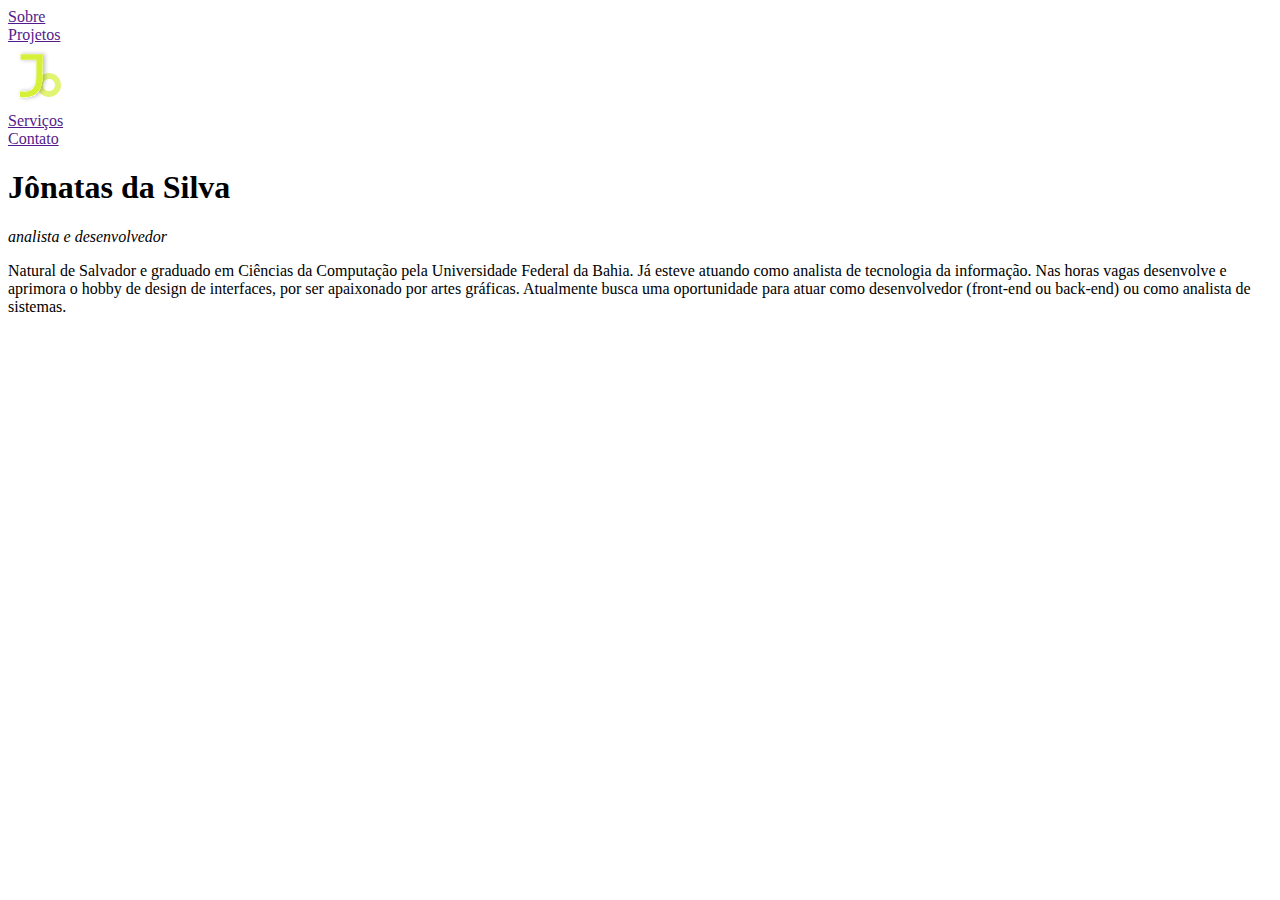
==== commit cbe462c6: "insere menu da pagina" ====
--- a/index.html
+++ b/index.html
@@ -1,856 +1,66 @@
 <!DOCTYPE html>
-<html lang="pt-br" data-theme="light">
+<html lang="pt-br" data-theme="dark">
 <head>
   <meta charset="UTF-8">
-  <meta http-equiv="X-UA-Compatible" content="IE=edge">
   <meta name="viewport" content="width=device-width, initial-scale=1.0">
-  <link rel="icon" href="assets/images/icons/favivon.svg">
   <title>Jônatas da Silva - Analista e Desenvolvedor</title>
-  <link rel="stylesheet" href="assets/css/styles.css">
+  <link rel="stylesheet" href="./assets/css/style.css">
 </head>
 <body>
-  <header class="header" id="header">
-    <div class="content-desktop" id="desktop">
-      <div class="logo">
-        <a href="https://jonatasdasilva.github.io">
-          <svg width="42" height="42" viewBox="0 0 42 42" fill="currentcolor" xmlns="http://www.w3.org/2000/svg">
-            <path opacity="0.5" fill-rule="evenodd" clip-rule="evenodd" d="M25.25 38.6667C31.7393 38.6667 37 33.406 37 26.9167C37 20.4273 31.7393 15.1667 25.25 15.1667C18.7607 15.1667 13.5 20.4273 13.5 26.9167C13.5 33.406 18.7607 38.6667 25.25 38.6667ZM25.25 32.1389C28.1342 32.1389 30.4723 29.8008 30.4723 26.9167C30.4723 24.0325 28.1342 21.6945 25.25 21.6945C22.3659 21.6945 20.0278 24.0325 20.0278 26.9167C20.0278 29.8008 22.3659 32.1389 25.25 32.1389Z"/>
-            <path d="M17.81 26.49C17.81 29.178 17.278 31.474 16.214 33.378C15.15 35.282 13.666 36.738 11.762 37.746C9.886 38.782 7.702 39.342 5.21 39.426V33.504C7.114 33.392 8.668 32.804 9.872 31.74C11.076 30.676 11.678 28.884 11.678 26.364V2.088H17.81V26.49Z"/>
-          </svg>
-        </a>
-      </div>
-      <nav class="menu">
-        <a href="#sobremim" class="item active">
-          <svg width="24" height="24" viewBox="0 0 24 24" fill="currentcolor" xmlns="http://www.w3.org/2000/svg">
-            <path opacity="0.4" d="M12 2C9.38 2 7.25 4.13 7.25 6.75C7.25 9.32 9.26 11.4 11.88 11.49C11.96 11.48 12.04 11.48 12.1 11.49C12.12 11.49 12.13 11.49 12.15 11.49C12.16 11.49 12.16 11.49 12.17 11.49C14.73 11.4 16.74 9.32 16.75 6.75C16.75 4.13 14.62 2 12 2Z"/>
-            <path d="M17.08 14.15C14.29 12.29 9.73999 12.29 6.92999 14.15C5.65999 15 4.95999 16.15 4.95999 17.38C4.95999 18.61 5.65999 19.75 6.91999 20.59C8.31999 21.53 10.16 22 12 22C13.84 22 15.68 21.53 17.08 20.59C18.34 19.74 19.04 18.6 19.04 17.36C19.03 16.13 18.34 14.99 17.08 14.15Z"/>
-          </svg>
-          <span class="name_section">Sobre Mim</span>
-          <div class="mark"></div>
-        </a>
-        <!--
-        <a href="#experiencias" class="item">
-          <svg width="24" height="24" viewBox="0 0 24 24" fill="currentcolor" xmlns="http://www.w3.org/2000/svg">
-            <path opacity="0.4" d="M22 7.81V14H17.92C17.25 14 16.46 13.52 16.15 12.93L15.11 10.96C14.83 10.43 14.43 10.46 14.21 11.01L11.91 16.82C11.66 17.47 11.24 17.47 10.98 16.82L9.84 13.94C9.57 13.24 8.73 12.67 7.98 12.67L2 12.7V7.81C2 4.17 4.17 2 7.81 2H16.19C19.83 2 22 4.17 22 7.81Z"/>
-            <path d="M22 16.19V14H17.92C17.25 14 16.46 13.52 16.15 12.93L15.11 10.96C14.83 10.43 14.43 10.46 14.21 11.01L11.91 16.82C11.66 17.47 11.24 17.47 10.98 16.82L9.84 13.94C9.57 13.24 8.73 12.67 7.98 12.67L2 12.7V16.19C2 19.77 4.1 21.93 7.63 21.99C7.74 22 7.86 22 7.97 22H15.97C16.12 22 16.27 22 16.41 21.99C19.92 21.91 22 19.76 22 16.19Z"/>
-            <path d="M2 12.7V16.01C1.98 15.69 1.97 15.35 1.97 15V12.7H2Z"/>
-          </svg>
-          <span class="name_section">Experiências</span>
-          <div class="mark"></div>
-        </a>
-        <a href="#habilidades" class="item">
-          <svg width="24" height="24" viewBox="0 0 24 24" fill="currentcolor" xmlns="http://www.w3.org/2000/svg">
-            <path opacity="0.4" d="M20.5 7V15H6.35C4.78 15 3.5 16.28 3.5 17.85V7C3.5 3 4.5 2 8.5 2H15.5C19.5 2 20.5 3 20.5 7Z"/>
-            <path d="M20.5 15V18.5C20.5 20.43 18.93 22 17 22H7C5.07 22 3.5 20.43 3.5 18.5V17.85C3.5 16.28 4.78 15 6.35 15H20.5Z"/>
-            <path d="M16 7.75H8C7.59 7.75 7.25 7.41 7.25 7C7.25 6.59 7.59 6.25 8 6.25H16C16.41 6.25 16.75 6.59 16.75 7C16.75 7.41 16.41 7.75 16 7.75Z"/>
-            <path d="M13 11.25H8C7.59 11.25 7.25 10.91 7.25 10.5C7.25 10.09 7.59 9.75 8 9.75H13C13.41 9.75 13.75 10.09 13.75 10.5C13.75 10.91 13.41 11.25 13 11.25Z"/>
-          </svg>
-          <span class="name_section">Habilidades</span>
-          <div class="mark"></div>
-        </a>
-        <a href="#interesses" class="item">
-          <svg width="24" height="24" viewBox="0 0 24 24" fill="currentcolor" xmlns="http://www.w3.org/2000/svg">
-            <g opacity="0.7">
-              <path opacity="0.4" d="M20.9801 3.01998C20.1101 2.14998 18.8801 1.80998 17.6901 2.10998L7.8901 4.55998C6.2401 4.96998 4.9701 6.24998 4.5601 7.88998L2.1101 17.7C1.8101 18.89 2.1501 20.12 3.0201 20.99C3.6801 21.64 4.5501 22 5.4501 22C5.7301 22 6.0201 21.97 6.3001 21.89L16.1101 19.44C17.7501 19.03 19.0301 17.76 19.4401 16.11L21.8901 6.29998C22.1901 5.10998 21.8501 3.87998 20.9801 3.01998Z"/>
-              <path d="M12.0001 15.88C14.143 15.88 15.8801 14.1429 15.8801 12C15.8801 9.85713 14.143 8.12 12.0001 8.12C9.85725 8.12 8.12012 9.85713 8.12012 12C8.12012 14.1429 9.85725 15.88 12.0001 15.88Z"/>
-            </g>
-          </svg>
-          <span class="name_section">Interesses</span>
-          <div class="mark"></div>
-        </a>
-        -->
-        <a href="#servicos" class="item">
-          <svg width="24" height="24" viewBox="0 0 24 24" fill="currentcolor" xmlns="http://www.w3.org/2000/svg">
-            <path d="M10 9.08V6.25C9.59 6.25 9.25 5.91 9.25 5.5V3.25H7C2.59 3.25 1.25 4.59 1.25 9V9.5C1.25 9.91 1.59 10.25 2 10.25C2.96 10.25 3.75 11.04 3.75 12C3.75 12.96 2.96 13.75 2 13.75C1.59 13.75 1.25 14.09 1.25 14.5V15C1.25 19.41 2.59 20.75 7 20.75H9.25V18.5C9.25 18.09 9.59 17.75 10 17.75V14.92C9.59 14.92 9.25 14.58 9.25 14.17V9.83C9.25 9.42 9.59 9.08 10 9.08Z"/>
-            <path opacity="0.4" d="M20.25 12.5C20.25 13.46 21.04 14.25 22 14.25C22.41 14.25 22.75 14.59 22.75 15C22.75 19.41 21.41 20.75 17 20.75H10.75V18.5C10.75 18.09 10.41 17.75 10 17.75V14.92C10.41 14.92 10.75 14.58 10.75 14.17V9.83C10.75 9.42 10.41 9.08 10 9.08V6.25C10.41 6.25 10.75 5.91 10.75 5.5V3.25H17C21.41 3.25 22.75 4.59 22.75 9V10C22.75 10.41 22.41 10.75 22 10.75C21.04 10.75 20.25 11.54 20.25 12.5Z"/>
-          </svg>
-          <span class="name_section">Serviços</span>
-          <div class="mark"></div>
-        </a>
-        <a href="#projetos" class="item">
-          <svg width="24" height="24" viewBox="0 0 24 24" fill="currentcolor" xmlns="http://www.w3.org/2000/svg">
-            <g opacity="0.7">
-              <path opacity="0.4" d="M21.6599 10.44L20.6799 14.62C19.8399 18.23 18.1799 19.69 15.0599 19.39C14.5599 19.35 14.0199 19.26 13.4399 19.12L11.7599 18.72C7.58994 17.73 6.29994 15.67 7.27994 11.49L8.25994 7.30001C8.45994 6.45001 8.69994 5.71001 8.99994 5.10001C10.1699 2.68001 12.1599 2.03001 15.4999 2.82001L17.1699 3.21001C21.3599 4.19001 22.6399 6.26001 21.6599 10.44Z"/>
-              <path d="M15.0601 19.39C14.4401 19.81 13.6601 20.16 12.7101 20.47L11.1301 20.99C7.1601 22.27 5.0701 21.2 3.7801 17.23L2.5001 13.28C1.2201 9.30998 2.2801 7.20998 6.2501 5.92998L7.8301 5.40998C8.2401 5.27998 8.6301 5.16998 9.0001 5.09998C8.7001 5.70998 8.4601 6.44998 8.2601 7.29998L7.2801 11.49C6.3001 15.67 7.5901 17.73 11.7601 18.72L13.4401 19.12C14.0201 19.26 14.5601 19.35 15.0601 19.39Z"/>
-              <path d="M17.4901 10.51C17.4301 10.51 17.3701 10.5 17.3001 10.49L12.4501 9.26002C12.0501 9.16002 11.8101 8.75002 11.9101 8.35002C12.0101 7.95002 12.4201 7.71002 12.8201 7.81002L17.6701 9.04002C18.0701 9.14002 18.3101 9.55002 18.2101 9.95002C18.1301 10.28 17.8201 10.51 17.4901 10.51Z"/>
-              <path d="M14.5599 13.89C14.4999 13.89 14.4399 13.88 14.3699 13.87L11.4599 13.13C11.0599 13.03 10.8199 12.62 10.9199 12.22C11.0199 11.82 11.4299 11.58 11.8299 11.68L14.7399 12.42C15.1399 12.52 15.3799 12.93 15.2799 13.33C15.1999 13.67 14.8999 13.89 14.5599 13.89Z"/>
-            </g>
-          </svg>
-          <span class="name_section">Projetos</span>
-          <div class="mark"></div>
-        </a>
-        <a href="#contato" class="item">
-          <svg width="24" height="24" viewBox="0 0 24 24" fill="currentcolor" xmlns="http://www.w3.org/2000/svg">
-            <g opacity="0.7">
-              <path opacity="0.4" d="M18.4701 16.83L18.8601 19.99C18.9601 20.82 18.0701 21.4 17.3601 20.97L13.1701 18.48C12.7101 18.48 12.2601 18.45 11.8201 18.39C12.5601 17.52 13.0001 16.42 13.0001 15.23C13.0001 12.39 10.5401 10.09 7.50009 10.09C6.34009 10.09 5.2701 10.42 4.3801 11C4.3501 10.75 4.34009 10.5 4.34009 10.24C4.34009 5.68999 8.29009 2 13.1701 2C18.0501 2 22.0001 5.68999 22.0001 10.24C22.0001 12.94 20.6101 15.33 18.4701 16.83Z"/>
-              <path d="M13 15.23C13 16.42 12.56 17.52 11.82 18.39C10.83 19.59 9.26 20.36 7.5 20.36L4.89 21.91C4.45 22.18 3.89 21.81 3.95 21.3L4.2 19.33C2.86 18.4 2 16.91 2 15.23C2 13.47 2.94 11.92 4.38 11C5.27 10.42 6.34 10.09 7.5 10.09C10.54 10.09 13 12.39 13 15.23Z"/>
-            </g>
-          </svg>
-          <span class="name_section">Contato</span>
-          <div class="mark"></div>
-        </a>
-      </nav>
-      <div class="contraste" id="contraste">
-        <input type="checkbox" name="theme" id="theme">
-        <span class="const_dark">Tema</span>
-      </div>
-    </div>
-    <div class="content-mobile" id="mobile">
-      <div class="logo">
-        <a href="">
-          <svg width="42" height="42" viewBox="0 0 42 42" fill="currentcolor" xmlns="http://www.w3.org/2000/svg">
-            <path opacity="0.5" fill-rule="evenodd" clip-rule="evenodd" d="M25.25 38.6667C31.7393 38.6667 37 33.406 37 26.9167C37 20.4273 31.7393 15.1667 25.25 15.1667C18.7607 15.1667 13.5 20.4273 13.5 26.9167C13.5 33.406 18.7607 38.6667 25.25 38.6667ZM25.25 32.1389C28.1342 32.1389 30.4723 29.8008 30.4723 26.9167C30.4723 24.0325 28.1342 21.6945 25.25 21.6945C22.3659 21.6945 20.0278 24.0325 20.0278 26.9167C20.0278 29.8008 22.3659 32.1389 25.25 32.1389Z"/>
-            <path d="M17.81 26.49C17.81 29.178 17.278 31.474 16.214 33.378C15.15 35.282 13.666 36.738 11.762 37.746C9.886 38.782 7.702 39.342 5.21 39.426V33.504C7.114 33.392 8.668 32.804 9.872 31.74C11.076 30.676 11.678 28.884 11.678 26.364V2.088H17.81V26.49Z"/>
-          </svg>
-        </a>
-      </div>
-      <h2 id="title">Sobre Mim</h2>
-      <div class="buttons">
-        <span id="nome">MENU</span>
-        <div class="drop_menu">
-          <div class="diagonal_principal"></div>
-          <div class="diagonal_secundaria"></div>
-          <div class="diagonal_secundaria"></div>
-          <div class="diagonal_principal"></div>
-        </div>
-        <div class="contraste-mobile" id="contraste">
-          <input type="checkbox" name="theme-mobile" id="theme-mobile">
-          <span class="const_dark">Tema</span>
-        </div>
-      </div>
-    </div>
+  <header class="header">
+    <nav class="menu"  aria-label="menu do site">
+      <a href="" class="active">
+        <span>Sobre</span>
+        <div class="marker"></div>
+      </a>
+      <a href="">
+        <span>Projetos</span>
+        <div class="marker"></div>
+      </a>
+    </nav>
+    <a href="#" class="logo">
+      <svg width="64" height="64" viewBox="0 0 64 64" fill="none" xmlns="http://www.w3.org/2000/svg">
+        <path opacity="0.7" fill-rule="evenodd" clip-rule="evenodd" d="M41 53C47.6274 53 53 47.6274 53 41C53 34.3726 47.6274 29 41 29C34.3726 29 29 34.3726 29 41C29 47.6274 34.3726 53 41 53ZM41 47C44.3137 47 47 44.3137 47 41C47 37.6863 44.3137 35 41 35C37.6863 35 35 37.6863 35 41C35 44.3137 37.6863 47 41 47Z" fill="#D6F037"/>
+        <g filter="url(#filter0_d_12_188)">
+          <path d="M15.4359 53.4582C14.573 53.4582 13.371 53.4068 11.8301 53.3041V47.356C12.6519 47.6026 14.1312 47.7259 16.268 47.7259C18.4253 47.7259 20.2334 47.4279 21.6921 46.8321C23.1715 46.2363 24.4042 45.2912 25.3904 43.9968C27.3834 41.3874 28.3799 37.2063 28.3799 31.4534V15.705H12.5697V10.25H34.8613L34.5437 31.4534C34.5437 42.5894 31.0406 49.4723 24.0344 52.1022C21.6305 53.0062 18.7643 53.4582 15.4359 53.4582Z" fill="#D6F037"/>
+        </g>
+        <defs>
+          <filter id="filter0_d_12_188" x="9.83008" y="6.25" width="31.0312" height="51.2082" filterUnits="userSpaceOnUse" color-interpolation-filters="sRGB">
+          <feFlood flood-opacity="0" result="BackgroundImageFix"/>
+          <feColorMatrix in="SourceAlpha" type="matrix" values="0 0 0 0 0 0 0 0 0 0 0 0 0 0 0 0 0 0 127 0" result="hardAlpha"/>
+          <feOffset dx="2"/>
+          <feGaussianBlur stdDeviation="2"/>
+          <feComposite in2="hardAlpha" operator="out"/>
+          <feColorMatrix type="matrix" values="0 0 0 0 0 0 0 0 0 0 0 0 0 0 0 0 0 0 0.25 0"/>
+          <feBlend mode="normal" in2="BackgroundImageFix" result="effect1_dropShadow_12_188"/>
+          <feBlend mode="normal" in="SourceGraphic" in2="effect1_dropShadow_12_188" result="shape"/>
+          </filter>
+        </defs>
+      </svg>
+      <div class="marker"></div>
+    </a>
+    <nav class="menu" aria-label="menu do site">
+      <a href="">
+        <span>Serviços</span>
+        <div class="marker"></div>
+      </a>
+      <a href="">
+        <span>Contato</span>
+        <div class="marker"></div>
+      </a>
+    </nav>
   </header>
-  <main>
-    <div class="limit">
-      <article id="sobremim">
-        <section class="apresentacao" id="Sobre Mim">
-          <div class="bio">
-            <h3>EU SOU</h3>
-            <h1>Jônatas da Silva</h1>
-            <strong>ANALISTA E DESENVOLVEDOR</strong>
-            <p>Natural de Salvador e graduando em Ciência da Computação pela Universidade Federal da Bahia. Já atuou como analista de tecnologia da informação e hoje busca aplicar os conhecimentos adquiridos sobre desenvolvimento: web e mobile.</p>
-          </div>
-          <div class="fotos">
-            <img id="top" src="assets/images/image/perfil-top.png" alt="Jônatas da Silva">
-            <img id="down" src="assets/images/image/perfil-down.png" alt="Jônatas da Silva">
-          </div>
-        </section>
-        <div class="triangle-left" style="background-color: var(--top-100);">
-        </div>
-        <section class="experiencias" id="Experiências">
-          <div class="cards">
-            <section>
-              <div class="foto">
-                <img src="assets/images/image/exp-1-v2.png" alt="Jônatas da Silva">
-              </div>
-              <dl>
-                <dt class="show exp-1">
-                  <h2>Iniciação científica FAPEX</h2>
-                  <div class="interation">
-                    <div class="data">
-                      <h3>Abril</h3>
-                      <strong>2021</strong>
-                    </div>
-                    <div class="icons">
-                      <svg width="24" height="24" viewBox="0 0 24 24" fill="none" stroke="currentcolor" xmlns="http://www.w3.org/2000/svg" class="exp-1 esconder show" onclick="showExperiences('exp-1')">
-                        <path d="M14.53 9.47004L9.47001 14.53C8.82001 13.88 8.42001 12.99 8.42001 12C8.42001 10.02 10.02 8.42004 12 8.42004C12.99 8.42004 13.88 8.82004 14.53 9.47004Z" stroke="currentcolor" stroke-width="1.5" stroke-linecap="round" stroke-linejoin="round"/>
-                        <path d="M17.82 5.76998C16.07 4.44998 14.07 3.72998 12 3.72998C8.47 3.72998 5.18 5.80998 2.89 9.40998C1.99 10.82 1.99 13.19 2.89 14.6C3.68 15.84 4.6 16.91 5.6 17.77" stroke="currentcolor" stroke-width="1.5" stroke-linecap="round" stroke-linejoin="round"/>
-                        <path opacity="0.4" d="M8.42001 19.5301C9.56001 20.0101 10.77 20.2701 12 20.2701C15.53 20.2701 18.82 18.1901 21.11 14.5901C22.01 13.1801 22.01 10.8101 21.11 9.40005C20.78 8.88005 20.42 8.39005 20.05 7.93005" stroke="currentcolor" stroke-width="1.5" stroke-linecap="round" stroke-linejoin="round"/>
-                        <path opacity="0.4" d="M15.51 12.7C15.25 14.11 14.1 15.26 12.69 15.52" stroke="currentcolor" stroke-width="1.5" stroke-linecap="round" stroke-linejoin="round"/>
-                        <path d="M9.47 14.53L2 22" stroke="currentcolor" stroke-width="1.5" stroke-linecap="round" stroke-linejoin="round"/>
-                        <path d="M22 2L14.53 9.47" stroke="currentcolor" stroke-width="1.5" stroke-linecap="round" stroke-linejoin="round"/>
-                      </svg>
-                      <svg width="24" height="24" viewBox="0 0 24 24" fill="none" stroke="currentcolor" xmlns="http://www.w3.org/2000/svg" class="exp-1 mostrar" onclick="showExperiences('exp-1')">
-                        <path opacity="0.4" d="M15.58 12C15.58 13.98 13.98 15.58 12 15.58C10.02 15.58 8.42001 13.98 8.42001 12C8.42001 10.02 10.02 8.42004 12 8.42004C13.98 8.42004 15.58 10.02 15.58 12Z" stroke="currentcolor" stroke-width="1.5" stroke-linecap="round" stroke-linejoin="round"/>
-                        <path d="M12 20.27C15.53 20.27 18.82 18.19 21.11 14.59C22.01 13.18 22.01 10.81 21.11 9.39997C18.82 5.79997 15.53 3.71997 12 3.71997C8.47 3.71997 5.18 5.79997 2.89 9.39997C1.99 10.81 1.99 13.18 2.89 14.59C5.18 18.19 8.47 20.27 12 20.27Z" stroke="currentcolor" stroke-width="1.5" stroke-linecap="round" stroke-linejoin="round"/>
-                      </svg>
-                    </div>
-                  </div>
-                </dt>
-                <dd class="show exp-1">
-                  <p>Prossegue como bolsista no PoP-BA, através de um projeto de pesquisa da FAPEX, onde detém as missões de:</p>
-                  <ul class="show exp-1">
-                    <li>
-                      <svg width="12" height="12" viewBox="0 0 12 12" fill="none" xmlns="http://www.w3.org/2000/svg">
-                        <path d="M7.215 2.96497L10.25 5.99997L7.215 9.03496" stroke="currentcolor" stroke-width="1.5" stroke-miterlimit="10" stroke-linecap="round" stroke-linejoin="round"/>
-                        <path opacity="0.4" d="M1.75 6H10.165" stroke="currentcolor" stroke-width="1.5" stroke-miterlimit="10" stroke-linecap="round" stroke-linejoin="round"/>
-                      </svg>
-                      <span>Monitoramento de ativos de redes</span>
-                    </li>
-                    <li>
-                      <svg width="12" height="12" viewBox="0 0 12 12" fill="none" xmlns="http://www.w3.org/2000/svg">
-                        <path d="M7.215 2.96497L10.25 5.99997L7.215 9.03496" stroke="currentcolor" stroke-width="1.5" stroke-miterlimit="10" stroke-linecap="round" stroke-linejoin="round"/>
-                        <path opacity="0.4" d="M1.75 6H10.165" stroke="currentcolor" stroke-width="1.5" stroke-miterlimit="10" stroke-linecap="round" stroke-linejoin="round"/>
-                      </svg>
-                      <span>Elaboração de documentos realizados aos projetos</span>
-                    </li>
-                    <li>
-                      <svg width="12" height="12" viewBox="0 0 12 12" fill="none" xmlns="http://www.w3.org/2000/svg">
-                        <path d="M7.215 2.96497L10.25 5.99997L7.215 9.03496" stroke="currentcolor" stroke-width="1.5" stroke-miterlimit="10" stroke-linecap="round" stroke-linejoin="round"/>
-                        <path opacity="0.4" d="M1.75 6H10.165" stroke="currentcolor" stroke-width="1.5" stroke-miterlimit="10" stroke-linecap="round" stroke-linejoin="round"/>
-                      </svg>
-                      <span>Realizar pesquisas na área de redes, segurança e serviços</span>
-                    </li>
-                    <li>
-                      <svg width="12" height="12" viewBox="0 0 12 12" fill="none" xmlns="http://www.w3.org/2000/svg">
-                        <path d="M7.215 2.96497L10.25 5.99997L7.215 9.03496" stroke="currentcolor" stroke-width="1.5" stroke-miterlimit="10" stroke-linecap="round" stroke-linejoin="round"/>
-                        <path opacity="0.4" d="M1.75 6H10.165" stroke="currentcolor" stroke-width="1.5" stroke-miterlimit="10" stroke-linecap="round" stroke-linejoin="round"/>
-                      </svg>
-                      <span>Pesquisa em boas práticas em redes, servidores e segurança</span>
-                    </li>
-                    <li>
-                      <svg width="12" height="12" viewBox="0 0 12 12" fill="none" xmlns="http://www.w3.org/2000/svg">
-                        <path d="M7.215 2.96497L10.25 5.99997L7.215 9.03496" stroke="currentcolor" stroke-width="1.5" stroke-miterlimit="10" stroke-linecap="round" stroke-linejoin="round"/>
-                        <path opacity="0.4" d="M1.75 6H10.165" stroke="currentcolor" stroke-width="1.5" stroke-miterlimit="10" stroke-linecap="round" stroke-linejoin="round"/>
-                      </svg>
-                      <span>Auxílio na realização das atividades operacionais do PoP-BA</span>
-                    </li>
-                    <li>
-                      <svg width="12" height="12" viewBox="0 0 12 12" fill="none" xmlns="http://www.w3.org/2000/svg">
-                        <path d="M7.215 2.96497L10.25 5.99997L7.215 9.03496" stroke="currentcolor" stroke-width="1.5" stroke-miterlimit="10" stroke-linecap="round" stroke-linejoin="round"/>
-                        <path opacity="0.4" d="M1.75 6H10.165" stroke="currentcolor" stroke-width="1.5" stroke-miterlimit="10" stroke-linecap="round" stroke-linejoin="round"/>
-                      </svg>
-                      <span>Estudar e realizar a implementação de ferramentas de monitoramento</span>
-                    </li>
-                  </ul>
-                </dd>
-              </dl>
-            </section>
-            <section>
-              <div class="foto">
-                <img src="assets/images/image/exp-3-v2.png" alt="Jônatas da Silva">
-              </div>
-              <dl>
-                <dt class="exp-2">
-                  <h2>Projeto Especial PROAE</h2>
-                  <div class="interation">
-                    <div class="data">
-                      <h3>Maio</h3>
-                      <strong>2018</strong>
-                    </div>
-                    <div class="icons">
-                      <svg width="24" height="24" viewBox="0 0 24 24" fill="none" stroke="currentcolor" xmlns="http://www.w3.org/2000/svg" class="exp-2 esconder" onclick="showExperiences('exp-2')">
-                        <path d="M14.53 9.47004L9.47001 14.53C8.82001 13.88 8.42001 12.99 8.42001 12C8.42001 10.02 10.02 8.42004 12 8.42004C12.99 8.42004 13.88 8.82004 14.53 9.47004Z" stroke="currentcolor" stroke-width="1.5" stroke-linecap="round" stroke-linejoin="round"/>
-                        <path d="M17.82 5.76998C16.07 4.44998 14.07 3.72998 12 3.72998C8.47 3.72998 5.18 5.80998 2.89 9.40998C1.99 10.82 1.99 13.19 2.89 14.6C3.68 15.84 4.6 16.91 5.6 17.77" stroke="currentcolor" stroke-width="1.5" stroke-linecap="round" stroke-linejoin="round"/>
-                        <path opacity="0.4" d="M8.42001 19.5301C9.56001 20.0101 10.77 20.2701 12 20.2701C15.53 20.2701 18.82 18.1901 21.11 14.5901C22.01 13.1801 22.01 10.8101 21.11 9.40005C20.78 8.88005 20.42 8.39005 20.05 7.93005" stroke="currentcolor" stroke-width="1.5" stroke-linecap="round" stroke-linejoin="round"/>
-                        <path opacity="0.4" d="M15.51 12.7C15.25 14.11 14.1 15.26 12.69 15.52" stroke="currentcolor" stroke-width="1.5" stroke-linecap="round" stroke-linejoin="round"/>
-                        <path d="M9.47 14.53L2 22" stroke="currentcolor" stroke-width="1.5" stroke-linecap="round" stroke-linejoin="round"/>
-                        <path d="M22 2L14.53 9.47" stroke="currentcolor" stroke-width="1.5" stroke-linecap="round" stroke-linejoin="round"/>
-                      </svg>
-                      <svg width="24" height="24" viewBox="0 0 24 24" fill="none" stroke="currentcolor" xmlns="http://www.w3.org/2000/svg" class="exp-2 mostrar show" onclick="showExperiences('exp-2')">
-                        <path opacity="0.4" d="M15.58 12C15.58 13.98 13.98 15.58 12 15.58C10.02 15.58 8.42001 13.98 8.42001 12C8.42001 10.02 10.02 8.42004 12 8.42004C13.98 8.42004 15.58 10.02 15.58 12Z" stroke="currentcolor" stroke-width="1.5" stroke-linecap="round" stroke-linejoin="round"/>
-                        <path d="M12 20.27C15.53 20.27 18.82 18.19 21.11 14.59C22.01 13.18 22.01 10.81 21.11 9.39997C18.82 5.79997 15.53 3.71997 12 3.71997C8.47 3.71997 5.18 5.79997 2.89 9.39997C1.99 10.81 1.99 13.18 2.89 14.59C5.18 18.19 8.47 20.27 12 20.27Z" stroke="currentcolor" stroke-width="1.5" stroke-linecap="round" stroke-linejoin="round"/>
-                      </svg>
-                    </div>
-                  </div>
-                </dt>
-                <dd class="exp-2">
-                  <p>Ingressou como bolsista através de mais um projeto da PROAE, e uma parceria entre a Coordenação de Segurança da Informação e Comunicação da UFBA e o Ponto de Presença da RNP na Bahia (PoP-BA). Onde, desempenhava as atividades de:</p>
-                  <ul>
-                    <li>
-                      <svg width="12" height="12" viewBox="0 0 12 12" fill="none" xmlns="http://www.w3.org/2000/svg">
-                        <path d="M7.215 2.96497L10.25 5.99997L7.215 9.03496" stroke="currentcolor" stroke-width="1.5" stroke-miterlimit="10" stroke-linecap="round" stroke-linejoin="round"/>
-                        <path opacity="0.4" d="M1.75 6H10.165" stroke="currentcolor" stroke-width="1.5" stroke-miterlimit="10" stroke-linecap="round" stroke-linejoin="round"/>
-                      </svg>
-                      <span>Elaboração de procedimentos</span>
-                    </li>
-                    <li>
-                      <svg width="12" height="12" viewBox="0 0 12 12" fill="none" xmlns="http://www.w3.org/2000/svg">
-                        <path d="M7.215 2.96497L10.25 5.99997L7.215 9.03496" stroke="currentcolor" stroke-width="1.5" stroke-miterlimit="10" stroke-linecap="round" stroke-linejoin="round"/>
-                        <path opacity="0.4" d="M1.75 6H10.165" stroke="currentcolor" stroke-width="1.5" stroke-miterlimit="10" stroke-linecap="round" stroke-linejoin="round"/>
-                      </svg>
-                      <span>Monitoramento de ativos de redes</span>
-                    </li>
-                    <li>
-                      <svg width="12" height="12" viewBox="0 0 12 12" fill="none" xmlns="http://www.w3.org/2000/svg">
-                        <path d="M7.215 2.96497L10.25 5.99997L7.215 9.03496" stroke="currentcolor" stroke-width="1.5" stroke-miterlimit="10" stroke-linecap="round" stroke-linejoin="round"/>
-                        <path opacity="0.4" d="M1.75 6H10.165" stroke="currentcolor" stroke-width="1.5" stroke-miterlimit="10" stroke-linecap="round" stroke-linejoin="round"/>
-                      </svg>
-                      <span>Análise de dados de tráfego de redes</span>
-                    </li>
-                    <li>
-                      <svg width="12" height="12" viewBox="0 0 12 12" fill="none" xmlns="http://www.w3.org/2000/svg">
-                        <path d="M7.215 2.96497L10.25 5.99997L7.215 9.03496" stroke="currentcolor" stroke-width="1.5" stroke-miterlimit="10" stroke-linecap="round" stroke-linejoin="round"/>
-                        <path opacity="0.4" d="M1.75 6H10.165" stroke="currentcolor" stroke-width="1.5" stroke-miterlimit="10" stroke-linecap="round" stroke-linejoin="round"/>
-                      </svg>
-                      <span>Tratamento de incidentes em links de internet</span>
-                    </li>
-                    <li>
-                      <svg width="12" height="12" viewBox="0 0 12 12" fill="none" xmlns="http://www.w3.org/2000/svg">
-                        <path d="M7.215 2.96497L10.25 5.99997L7.215 9.03496" stroke="currentcolor" stroke-width="1.5" stroke-miterlimit="10" stroke-linecap="round" stroke-linejoin="round"/>
-                        <path opacity="0.4" d="M1.75 6H10.165" stroke="currentcolor" stroke-width="1.5" stroke-miterlimit="10" stroke-linecap="round" stroke-linejoin="round"/>
-                      </svg>
-                      <span>Instalação de servidor de monitoramento Zabbix</span>
-                    </li>
-                    <li>
-                      <svg width="12" height="12" viewBox="0 0 12 12" fill="none" xmlns="http://www.w3.org/2000/svg">
-                        <path d="M7.215 2.96497L10.25 5.99997L7.215 9.03496" stroke="currentcolor" stroke-width="1.5" stroke-miterlimit="10" stroke-linecap="round" stroke-linejoin="round"/>
-                        <path opacity="0.4" d="M1.75 6H10.165" stroke="currentcolor" stroke-width="1.5" stroke-miterlimit="10" stroke-linecap="round" stroke-linejoin="round"/>
-                      </svg>
-                      <span>Configuração remota de equipamentos (redes e servidores)</span>
-                    </li>
-                    <li>
-                      <svg width="12" height="12" viewBox="0 0 12 12" fill="none" xmlns="http://www.w3.org/2000/svg">
-                        <path d="M7.215 2.96497L10.25 5.99997L7.215 9.03496" stroke="currentcolor" stroke-width="1.5" stroke-miterlimit="10" stroke-linecap="round" stroke-linejoin="round"/>
-                        <path opacity="0.4" d="M1.75 6H10.165" stroke="currentcolor" stroke-width="1.5" stroke-miterlimit="10" stroke-linecap="round" stroke-linejoin="round"/>
-                      </svg>
-                      <span>Auxílio na realização das atividades operacionais do PoP-BA</span>
-                    </li>
-                    <li>
-                      <svg width="12" height="12" viewBox="0 0 12 12" fill="none" xmlns="http://www.w3.org/2000/svg">
-                        <path d="M7.215 2.96497L10.25 5.99997L7.215 9.03496" stroke="currentcolor" stroke-width="1.5" stroke-miterlimit="10" stroke-linecap="round" stroke-linejoin="round"/>
-                        <path opacity="0.4" d="M1.75 6H10.165" stroke="currentcolor" stroke-width="1.5" stroke-miterlimit="10" stroke-linecap="round" stroke-linejoin="round"/>
-                      </svg>
-                      <span>Análise e estudo de processo de upgrading do serviço de monitoramento</span>
-                    </li>
-                    <li>
-                      <svg width="12" height="12" viewBox="0 0 12 12" fill="none" xmlns="http://www.w3.org/2000/svg">
-                        <path d="M7.215 2.96497L10.25 5.99997L7.215 9.03496" stroke="currentcolor" stroke-width="1.5" stroke-miterlimit="10" stroke-linecap="round" stroke-linejoin="round"/>
-                        <path opacity="0.4" d="M1.75 6H10.165" stroke="currentcolor" stroke-width="1.5" stroke-miterlimit="10" stroke-linecap="round" stroke-linejoin="round"/>
-                      </svg>
-                      <span>Criação de regras de Segurança (RFC 2827) em equipamento de redes (Cisco e Juniper)</span>
-                    </li>
-                  </ul>
-                </dd>
-                <dt class="exp-3">
-                  <h2>Analista de Tecnologia da Informação na Solutis</h2>
-                  <div class="interation">
-                    <div class="data">
-                      <h3>Setembro</h3>
-                      <strong>2016</strong>
-                    </div>
-                    <div class="icons">
-                      <svg width="24" height="24" viewBox="0 0 24 24" fill="none" stroke="currentcolor" xmlns="http://www.w3.org/2000/svg" class="exp-3 esconder" onclick="showExperiences('exp-3')">
-                        <path d="M14.53 9.47004L9.47001 14.53C8.82001 13.88 8.42001 12.99 8.42001 12C8.42001 10.02 10.02 8.42004 12 8.42004C12.99 8.42004 13.88 8.82004 14.53 9.47004Z" stroke="currentcolor" stroke-width="1.5" stroke-linecap="round" stroke-linejoin="round"/>
-                        <path d="M17.82 5.76998C16.07 4.44998 14.07 3.72998 12 3.72998C8.47 3.72998 5.18 5.80998 2.89 9.40998C1.99 10.82 1.99 13.19 2.89 14.6C3.68 15.84 4.6 16.91 5.6 17.77" stroke="currentcolor" stroke-width="1.5" stroke-linecap="round" stroke-linejoin="round"/>
-                        <path opacity="0.4" d="M8.42001 19.5301C9.56001 20.0101 10.77 20.2701 12 20.2701C15.53 20.2701 18.82 18.1901 21.11 14.5901C22.01 13.1801 22.01 10.8101 21.11 9.40005C20.78 8.88005 20.42 8.39005 20.05 7.93005" stroke="currentcolor" stroke-width="1.5" stroke-linecap="round" stroke-linejoin="round"/>
-                        <path opacity="0.4" d="M15.51 12.7C15.25 14.11 14.1 15.26 12.69 15.52" stroke="currentcolor" stroke-width="1.5" stroke-linecap="round" stroke-linejoin="round"/>
-                        <path d="M9.47 14.53L2 22" stroke="currentcolor" stroke-width="1.5" stroke-linecap="round" stroke-linejoin="round"/>
-                        <path d="M22 2L14.53 9.47" stroke="currentcolor" stroke-width="1.5" stroke-linecap="round" stroke-linejoin="round"/>
-                      </svg>
-                      <svg width="24" height="24" viewBox="0 0 24 24" fill="none" stroke="currentcolor" xmlns="http://www.w3.org/2000/svg" class="exp-3 mostrar show" onclick="showExperiences('exp-3')">
-                        <path opacity="0.4" d="M15.58 12C15.58 13.98 13.98 15.58 12 15.58C10.02 15.58 8.42001 13.98 8.42001 12C8.42001 10.02 10.02 8.42004 12 8.42004C13.98 8.42004 15.58 10.02 15.58 12Z" stroke="currentcolor" stroke-width="1.5" stroke-linecap="round" stroke-linejoin="round"/>
-                        <path d="M12 20.27C15.53 20.27 18.82 18.19 21.11 14.59C22.01 13.18 22.01 10.81 21.11 9.39997C18.82 5.79997 15.53 3.71997 12 3.71997C8.47 3.71997 5.18 5.79997 2.89 9.39997C1.99 10.81 1.99 13.18 2.89 14.59C5.18 18.19 8.47 20.27 12 20.27Z" stroke="currentcolor" stroke-width="1.5" stroke-linecap="round" stroke-linejoin="round"/>
-                      </svg>
-                    </div>
-                  </div>
-                </dt>
-                <dd class="exp-3">
-                  <p>Prossegue na Coordenação de Redes e Infraestrutura da STI na UFBA, como Analista de Tecnologia da Informação, pela empresa: Solutís. Onde desempenhava as ações de:</p>
-                  <ul>
-                    <li>
-                      <svg width="12" height="12" viewBox="0 0 12 12" fill="none" xmlns="http://www.w3.org/2000/svg">
-                        <path d="M7.215 2.96497L10.25 5.99997L7.215 9.03496" stroke="currentcolor" stroke-width="1.5" stroke-miterlimit="10" stroke-linecap="round" stroke-linejoin="round"/>
-                        <path opacity="0.4" d="M1.75 6H10.165" stroke="currentcolor" stroke-width="1.5" stroke-miterlimit="10" stroke-linecap="round" stroke-linejoin="round"/>
-                      </svg>
-                      <span>Gerenciar permissões de acesso em servidor de arquivos</span>
-                    </li>
-                    <li>
-                      <svg width="12" height="12" viewBox="0 0 12 12" fill="none" xmlns="http://www.w3.org/2000/svg">
-                        <path d="M7.215 2.96497L10.25 5.99997L7.215 9.03496" stroke="currentcolor" stroke-width="1.5" stroke-miterlimit="10" stroke-linecap="round" stroke-linejoin="round"/>
-                        <path opacity="0.4" d="M1.75 6H10.165" stroke="currentcolor" stroke-width="1.5" stroke-miterlimit="10" stroke-linecap="round" stroke-linejoin="round"/>
-                      </svg>
-                      <span>Monitorar, configurar e analisar ativos de redes e servidores com Zabbix</span>
-                    </li>
-                    <li>
-                      <svg width="12" height="12" viewBox="0 0 12 12" fill="none" xmlns="http://www.w3.org/2000/svg">
-                        <path d="M7.215 2.96497L10.25 5.99997L7.215 9.03496" stroke="currentcolor" stroke-width="1.5" stroke-miterlimit="10" stroke-linecap="round" stroke-linejoin="round"/>
-                        <path opacity="0.4" d="M1.75 6H10.165" stroke="currentcolor" stroke-width="1.5" stroke-miterlimit="10" stroke-linecap="round" stroke-linejoin="round"/>
-                      </svg>
-                      <span>Operação e sustentação da infraestrutura de servidores e redes do datacenter da STI/UFBA</span>
-                    </li>
-                    <li>
-                      <svg width="12" height="12" viewBox="0 0 12 12" fill="none" xmlns="http://www.w3.org/2000/svg">
-                        <path d="M7.215 2.96497L10.25 5.99997L7.215 9.03496" stroke="currentcolor" stroke-width="1.5" stroke-miterlimit="10" stroke-linecap="round" stroke-linejoin="round"/>
-                        <path opacity="0.4" d="M1.75 6H10.165" stroke="currentcolor" stroke-width="1.5" stroke-miterlimit="10" stroke-linecap="round" stroke-linejoin="round"/>
-                      </svg>
-                      <span>Manutenção do serviço de backup com Tivoli da IBM (inserção, atualização, análise e identificação de erros)</span>
-                    </li>
-                  </ul>
-                </dd>
-              </dl>
-            </section>
-            <section>
-              <div class="foto">
-                <img src="assets/images/image/exp-4-v2.png" alt="Jônatas da Silva">
-              </div>
-              <dl>
-                <dt class="exp-4">
-                  <h2>PROCATI - Programa de Capacitação Técnica em Informática</h2>
-                  <div class="interation">
-                    <div class="data">
-                      <h3>Maio</h3>
-                      <strong>2016</strong>
-                    </div>
-                    <div class="icons">
-                      <svg width="24" height="24" viewBox="0 0 24 24" fill="none" stroke="currentcolor" xmlns="http://www.w3.org/2000/svg" class="exp-3 esconder" onclick="showExperiences('exp-4')">
-                        <path d="M14.53 9.47004L9.47001 14.53C8.82001 13.88 8.42001 12.99 8.42001 12C8.42001 10.02 10.02 8.42004 12 8.42004C12.99 8.42004 13.88 8.82004 14.53 9.47004Z" stroke="currentcolor" stroke-width="1.5" stroke-linecap="round" stroke-linejoin="round"/>
-                        <path d="M17.82 5.76998C16.07 4.44998 14.07 3.72998 12 3.72998C8.47 3.72998 5.18 5.80998 2.89 9.40998C1.99 10.82 1.99 13.19 2.89 14.6C3.68 15.84 4.6 16.91 5.6 17.77" stroke="currentcolor" stroke-width="1.5" stroke-linecap="round" stroke-linejoin="round"/>
-                        <path opacity="0.4" d="M8.42001 19.5301C9.56001 20.0101 10.77 20.2701 12 20.2701C15.53 20.2701 18.82 18.1901 21.11 14.5901C22.01 13.1801 22.01 10.8101 21.11 9.40005C20.78 8.88005 20.42 8.39005 20.05 7.93005" stroke="currentcolor" stroke-width="1.5" stroke-linecap="round" stroke-linejoin="round"/>
-                        <path opacity="0.4" d="M15.51 12.7C15.25 14.11 14.1 15.26 12.69 15.52" stroke="currentcolor" stroke-width="1.5" stroke-linecap="round" stroke-linejoin="round"/>
-                        <path d="M9.47 14.53L2 22" stroke="currentcolor" stroke-width="1.5" stroke-linecap="round" stroke-linejoin="round"/>
-                        <path d="M22 2L14.53 9.47" stroke="currentcolor" stroke-width="1.5" stroke-linecap="round" stroke-linejoin="round"/>
-                      </svg>
-                      <svg width="24" height="24" viewBox="0 0 24 24" fill="none" stroke="currentcolor" xmlns="http://www.w3.org/2000/svg" class="exp-3 mostrar show" onclick="showExperiences('exp-4')">
-                        <path opacity="0.4" d="M15.58 12C15.58 13.98 13.98 15.58 12 15.58C10.02 15.58 8.42001 13.98 8.42001 12C8.42001 10.02 10.02 8.42004 12 8.42004C13.98 8.42004 15.58 10.02 15.58 12Z" stroke="currentcolor" stroke-width="1.5" stroke-linecap="round" stroke-linejoin="round"/>
-                        <path d="M12 20.27C15.53 20.27 18.82 18.19 21.11 14.59C22.01 13.18 22.01 10.81 21.11 9.39997C18.82 5.79997 15.53 3.71997 12 3.71997C8.47 3.71997 5.18 5.79997 2.89 9.39997C1.99 10.81 1.99 13.18 2.89 14.59C5.18 18.19 8.47 20.27 12 20.27Z" stroke="currentcolor" stroke-width="1.5" stroke-linecap="round" stroke-linejoin="round"/>
-                      </svg>
-                    </div>
-                  </div>
-                </dt>
-                <dd class="exp-4">
-                  <p>Ingressa como bolsista na Superintendência de Tecnologia da Informação (STI) da UFBA. Onde foram adquiridos os conhecimentos:</p>
-                  <ul>
-                    <li>
-                      <svg width="12" height="12" viewBox="0 0 12 12" fill="none" xmlns="http://www.w3.org/2000/svg">
-                        <path d="M7.215 2.96497L10.25 5.99997L7.215 9.03496" stroke="currentcolor" stroke-width="1.5" stroke-miterlimit="10" stroke-linecap="round" stroke-linejoin="round"/>
-                        <path opacity="0.4" d="M1.75 6H10.165" stroke="currentcolor" stroke-width="1.5" stroke-miterlimit="10" stroke-linecap="round" stroke-linejoin="round"/>
-                      </svg>
-                      <span>Sistema linux</span>
-                    </li>
-                    <li>
-                      <svg width="12" height="12" viewBox="0 0 12 12" fill="none" xmlns="http://www.w3.org/2000/svg">
-                        <path d="M7.215 2.96497L10.25 5.99997L7.215 9.03496" stroke="currentcolor" stroke-width="1.5" stroke-miterlimit="10" stroke-linecap="round" stroke-linejoin="round"/>
-                        <path opacity="0.4" d="M1.75 6H10.165" stroke="currentcolor" stroke-width="1.5" stroke-miterlimit="10" stroke-linecap="round" stroke-linejoin="round"/>
-                      </svg>
-                      <span>Produção de relatórios tecnicos de backup</span>
-                    </li>
-                    <li>
-                      <svg width="12" height="12" viewBox="0 0 12 12" fill="none" xmlns="http://www.w3.org/2000/svg">
-                        <path d="M7.215 2.96497L10.25 5.99997L7.215 9.03496" stroke="currentcolor" stroke-width="1.5" stroke-miterlimit="10" stroke-linecap="round" stroke-linejoin="round"/>
-                        <path opacity="0.4" d="M1.75 6H10.165" stroke="currentcolor" stroke-width="1.5" stroke-miterlimit="10" stroke-linecap="round" stroke-linejoin="round"/>
-                      </svg>
-                      <span>Inserção de servidores nas rotinas de backups com Tivoli (IBM)</span>
-                    </li>
-                    <li>
-                      <svg width="12" height="12" viewBox="0 0 12 12" fill="none" xmlns="http://www.w3.org/2000/svg">
-                        <path d="M7.215 2.96497L10.25 5.99997L7.215 9.03496" stroke="currentcolor" stroke-width="1.5" stroke-miterlimit="10" stroke-linecap="round" stroke-linejoin="round"/>
-                        <path opacity="0.4" d="M1.75 6H10.165" stroke="currentcolor" stroke-width="1.5" stroke-miterlimit="10" stroke-linecap="round" stroke-linejoin="round"/>
-                      </svg>
-                      <span>Monitoramento de ativos (redes e servidores) com CACTI e Zabbix</span>
-                    </li>
-                    <li>
-                      <svg width="12" height="12" viewBox="0 0 12 12" fill="none" xmlns="http://www.w3.org/2000/svg">
-                        <path d="M7.215 2.96497L10.25 5.99997L7.215 9.03496" stroke="currentcolor" stroke-width="1.5" stroke-miterlimit="10" stroke-linecap="round" stroke-linejoin="round"/>
-                        <path opacity="0.4" d="M1.75 6H10.165" stroke="currentcolor" stroke-width="1.5" stroke-miterlimit="10" stroke-linecap="round" stroke-linejoin="round"/>
-                      </svg>
-                      <span>Desenvolvimento de scripts para automatizar processo de execução de backups em falha</span>
-                    </li>
-                  </ul>
-                </dd>
-                <dt class="exp-5">
-                  <h2>Projeto: Ferramentas Computacionais no Ensino da Matemática</h2>
-                  <div class="interation">
-                    <div class="data">
-                      <h3>Fevereiro</h3>
-                      <strong>2014</strong>
-                    </div>
-                    <div class="icons">
-                      <svg width="24" height="24" viewBox="0 0 24 24" fill="none" stroke="currentcolor" xmlns="http://www.w3.org/2000/svg" class="exp-5 esconder" onclick="showExperiences('exp-5')">
-                        <path d="M14.53 9.47004L9.47001 14.53C8.82001 13.88 8.42001 12.99 8.42001 12C8.42001 10.02 10.02 8.42004 12 8.42004C12.99 8.42004 13.88 8.82004 14.53 9.47004Z" stroke="currentcolor" stroke-width="1.5" stroke-linecap="round" stroke-linejoin="round"/>
-                        <path d="M17.82 5.76998C16.07 4.44998 14.07 3.72998 12 3.72998C8.47 3.72998 5.18 5.80998 2.89 9.40998C1.99 10.82 1.99 13.19 2.89 14.6C3.68 15.84 4.6 16.91 5.6 17.77" stroke="currentcolor" stroke-width="1.5" stroke-linecap="round" stroke-linejoin="round"/>
-                        <path opacity="0.4" d="M8.42001 19.5301C9.56001 20.0101 10.77 20.2701 12 20.2701C15.53 20.2701 18.82 18.1901 21.11 14.5901C22.01 13.1801 22.01 10.8101 21.11 9.40005C20.78 8.88005 20.42 8.39005 20.05 7.93005" stroke="currentcolor" stroke-width="1.5" stroke-linecap="round" stroke-linejoin="round"/>
-                        <path opacity="0.4" d="M15.51 12.7C15.25 14.11 14.1 15.26 12.69 15.52" stroke="currentcolor" stroke-width="1.5" stroke-linecap="round" stroke-linejoin="round"/>
-                        <path d="M9.47 14.53L2 22" stroke="currentcolor" stroke-width="1.5" stroke-linecap="round" stroke-linejoin="round"/>
-                        <path d="M22 2L14.53 9.47" stroke="currentcolor" stroke-width="1.5" stroke-linecap="round" stroke-linejoin="round"/>
-                      </svg>
-                      <svg width="24" height="24" viewBox="0 0 24 24" fill="none" stroke="currentcolor" xmlns="http://www.w3.org/2000/svg" class="exp-5 mostrar show" onclick="showExperiences('exp-5')">
-                        <path opacity="0.4" d="M15.58 12C15.58 13.98 13.98 15.58 12 15.58C10.02 15.58 8.42001 13.98 8.42001 12C8.42001 10.02 10.02 8.42004 12 8.42004C13.98 8.42004 15.58 10.02 15.58 12Z" stroke="currentcolor" stroke-width="1.5" stroke-linecap="round" stroke-linejoin="round"/>
-                        <path d="M12 20.27C15.53 20.27 18.82 18.19 21.11 14.59C22.01 13.18 22.01 10.81 21.11 9.39997C18.82 5.79997 15.53 3.71997 12 3.71997C8.47 3.71997 5.18 5.79997 2.89 9.39997C1.99 10.81 1.99 13.18 2.89 14.59C5.18 18.19 8.47 20.27 12 20.27Z" stroke="currentcolor" stroke-width="1.5" stroke-linecap="round" stroke-linejoin="round"/>
-                      </svg>
-                    </div>
-                  </div>
-                </dt>
-                <dd class="exp-5">
-                  <p>Ingressa, pela primeira vez, como bolsista em um projeto da Pró-Reitoria de Ações Afirmativas (PROAE) da UFBA, onde adquiriu conhecimentos sobre:</p>
-                  <ul>
-                    <li>
-                      <svg width="12" height="12" viewBox="0 0 12 12" fill="none" xmlns="http://www.w3.org/2000/svg">
-                        <path d="M7.215 2.96497L10.25 5.99997L7.215 9.03496" stroke="currentcolor" stroke-width="1.5" stroke-miterlimit="10" stroke-linecap="round" stroke-linejoin="round"/>
-                        <path opacity="0.4" d="M1.75 6H10.165" stroke="currentcolor" stroke-width="1.5" stroke-miterlimit="10" stroke-linecap="round" stroke-linejoin="round"/>
-                      </svg>
-                      <span>Criação de artigos científicos com LaTeX</span>
-                    </li>
-                    <li>
-                      <svg width="12" height="12" viewBox="0 0 12 12" fill="none" xmlns="http://www.w3.org/2000/svg">
-                        <path d="M7.215 2.96497L10.25 5.99997L7.215 9.03496" stroke="currentcolor" stroke-width="1.5" stroke-miterlimit="10" stroke-linecap="round" stroke-linejoin="round"/>
-                        <path opacity="0.4" d="M1.75 6H10.165" stroke="currentcolor" stroke-width="1.5" stroke-miterlimit="10" stroke-linecap="round" stroke-linejoin="round"/>
-                      </svg>
-                      <span>Ferramentas matématicas para auxílio na construção de artigos científicos</span>
-                    </li>
-                  </ul>
-                </dd>
-              </dl>
-            </section>
-          </div>
-        </section>
-        <div class="triangle-right" style="background-color: var(--top-100);">
-        </div>
-        <section class="habilidades" id="Habilidades">
-          <div class="content">
-            <div class="esquerda">
-              <svg width="68" height="76" viewBox="0 0 68 76" fill="currentcolor" xmlns="http://www.w3.org/2000/svg">
-                <path d="M0 0L6 68L34 76L62 68C64 45.34 66 22.66 68 0H0ZM49.52 56L33.98 60L18.46 56L17.68 46H25.4L25.76 50L34 51.24L42.34 50L43.16 40H17.18L19.1 16H50L51.4 28H44L43.54 24H26.82L26.18 32H51.5L49.52 56Z"/>
-              </svg>
-              <svg width="68" height="76" viewBox="0 0 68 76" fill="currentcolor" xmlns="http://www.w3.org/2000/svg">
-                <path fill-rule="evenodd" clip-rule="evenodd" d="M68 0L62 68L34 76L6 68L0 0H68ZM17.6016 44H25.6016L25.7969 49L34 51.7969L42.2031 49L42.7969 40H25.2031L24.7969 32H43.2031L43.7969 24H16.2031L15.6016 16H52.2031L51.2031 32L49.7969 55L34 60.2031L18.2031 55L17.6016 44Z"/>
-              </svg>
-              <svg width="100" height="100" viewBox="0 0 100 100" fill="currentcolor" xmlns="http://www.w3.org/2000/svg">
-                <path d="M90.548 4.65C90.168 4.236 89.634 4 89.072 4H10.928C10.366 4 9.83197 4.236 9.45197 4.65C9.07197 5.064 8.88597 5.62 8.93597 6.178L15.976 85.032C16.05 85.856 16.624 86.55 17.42 86.778L49.44 95.924C49.618 95.974 49.804 96 49.988 96C50.172 96 50.358 95.974 50.536 95.924L82.584 86.778C83.38 86.55 83.954 85.856 84.028 85.032L91.064 6.178C91.114 5.62 90.926 5.064 90.548 4.65ZM24 58.008L38 61.892V22H46V74L24 67.898V58.008ZM76.108 44L74 68.5L54 74V64.798L67.5 61.088L68 53.588L54 56V22H78L77.31 30H62V46L76.108 44Z"/>
-              </svg>
-              <svg width="100" height="76" viewBox="0 0 100 76" fill="currentcolor" xmlns="http://www.w3.org/2000/svg">
-                <path d="M86.0601 43.604C82.5661 43.622 79.5381 44.462 77.0001 45.712C76.0721 43.86 75.1321 42.23 74.9741 41.018C74.7901 39.604 74.5761 38.76 74.7981 37.074C75.0201 35.388 75.9961 33.002 75.9801 32.824C75.9661 32.646 75.7621 31.788 73.7461 31.772C71.7301 31.758 70.0061 32.16 69.8021 32.692C69.5981 33.224 69.2101 34.422 68.9701 35.672C68.6161 37.5 64.9461 44.02 62.8601 47.43C62.1781 46.098 61.5981 44.926 61.4781 43.998C61.2941 42.584 61.0801 41.74 61.3021 40.054C61.5241 38.368 62.5001 35.982 62.4841 35.804C62.4701 35.626 62.2661 34.768 60.2501 34.752C58.2341 34.738 56.5101 35.14 56.3061 35.672C56.1021 36.204 55.8861 37.448 55.4741 38.652C55.0601 39.856 50.1801 50.73 48.9021 53.548C48.2501 54.984 47.6841 56.138 47.2841 56.926C47.2821 56.924 47.2821 56.922 47.2821 56.922C47.2821 56.922 47.2581 56.974 47.2141 57.064C46.8721 57.734 46.6681 58.106 46.6681 58.106C46.6681 58.106 46.6701 58.112 46.6741 58.12C46.4021 58.612 46.1121 59.07 45.9681 59.07C45.8681 59.07 45.6661 57.758 46.0121 55.96C46.7381 52.188 48.4821 46.304 48.4661 46.102C48.4581 45.998 48.7901 44.974 47.3261 44.436C45.9041 43.916 45.3961 44.784 45.2661 44.786C45.1401 44.788 45.0461 45.092 45.0461 45.092C45.0461 45.092 46.6321 38.476 42.0221 38.476C39.1421 38.476 35.1501 41.628 33.1821 44.484C31.9421 45.16 29.2861 46.61 26.4681 48.158C25.3861 48.752 24.2821 49.36 23.2341 49.938C23.1621 49.86 23.0921 49.78 23.0181 49.702C17.4301 43.74 7.10214 39.524 7.54014 31.51C7.70014 28.596 8.71214 20.924 27.3881 11.618C42.6861 3.99396 54.9341 6.09196 57.0501 10.742C60.0741 17.384 50.5041 29.73 34.6181 31.51C28.5641 32.188 25.3781 29.842 24.5841 28.968C23.7501 28.048 23.6261 28.006 23.3141 28.18C22.8061 28.462 23.1281 29.274 23.3141 29.758C23.7881 30.992 25.7341 33.182 29.0541 34.27C31.9741 35.228 39.0801 35.754 47.6761 32.43C57.3021 28.706 64.8181 18.348 62.6121 9.68996C60.3661 0.883958 45.7661 -2.01004 31.9481 2.89796C23.7241 5.81996 14.8221 10.406 8.42014 16.392C0.808141 23.512 -0.403859 29.708 0.0961411 32.296C1.87414 41.496 14.5521 47.486 19.6301 51.926C19.3801 52.064 19.1441 52.194 18.9301 52.312C16.3841 53.572 6.72014 58.63 4.30214 63.974C1.56014 70.036 4.73814 74.386 6.84414 74.972C13.3641 76.786 20.0561 73.522 23.6521 68.158C27.2481 62.796 26.8081 55.814 25.1581 52.626C25.1381 52.586 25.1141 52.548 25.0941 52.508C25.7521 52.118 26.4221 51.724 27.0861 51.334C28.3821 50.574 29.6541 49.864 30.7581 49.262C30.1401 50.954 29.6881 52.982 29.4521 55.912C29.1761 59.354 30.5861 63.802 32.4321 65.552C33.2441 66.322 34.2221 66.34 34.8421 66.34C36.9901 66.34 37.9701 64.554 39.0481 62.44C40.3721 59.848 41.5461 56.832 41.5461 56.832C41.5461 56.832 40.0721 64.982 44.0881 64.982C45.5501 64.982 47.0221 63.084 47.6781 62.118C47.6801 62.128 47.6801 62.134 47.6801 62.134C47.6801 62.134 47.7181 62.072 47.7921 61.944C47.9441 61.712 48.0301 61.564 48.0301 61.564C48.0301 61.564 48.0341 61.548 48.0381 61.522C48.6261 60.502 49.9301 58.174 51.8861 54.334C54.4121 49.374 56.8361 43.162 56.8361 43.162C56.8361 43.162 57.0621 44.682 57.8001 47.192C58.2341 48.67 59.1581 50.304 59.8861 51.87C59.3001 52.684 58.9401 53.15 58.9401 53.15C58.9401 53.15 58.9441 53.158 58.9501 53.174C58.4821 53.796 57.9561 54.466 57.4061 55.122C55.4121 57.498 53.0361 60.21 52.7181 60.994C52.3441 61.916 52.4321 62.596 53.1561 63.14C53.6841 63.538 54.6261 63.6 55.6101 63.534C57.4021 63.414 58.6641 62.968 59.2861 62.698C60.2561 62.356 61.3861 61.816 62.4461 61.036C64.4021 59.598 65.5821 57.54 65.4701 54.814C65.4081 53.312 64.9281 51.824 64.3221 50.418C64.5001 50.162 64.6781 49.906 64.8561 49.644C67.9401 45.134 70.3321 40.18 70.3321 40.18C70.3321 40.18 70.5581 41.7 71.2961 44.21C71.6701 45.482 72.4081 46.868 73.0701 48.228C70.1701 50.584 68.3721 53.322 67.7461 55.118C66.5921 58.44 67.4961 59.946 69.1921 60.288C69.9601 60.444 71.0461 60.092 71.8621 59.746C72.8781 59.41 74.0981 58.848 75.2381 58.01C77.1941 56.572 79.0761 54.558 78.9621 51.832C78.9101 50.592 78.5741 49.36 78.1181 48.176C80.5761 47.152 83.7601 46.582 87.8141 47.056C96.5121 48.072 98.2181 53.502 97.8921 55.774C97.5661 58.048 95.7421 59.296 95.1321 59.674C94.5221 60.052 94.3361 60.182 94.3881 60.462C94.4621 60.87 94.7441 60.854 95.2641 60.766C95.9801 60.646 99.8301 58.918 99.9961 54.722C100.204 49.406 95.1001 43.556 86.0601 43.604ZM19.0241 66.204C16.1441 69.346 12.1181 70.534 10.3921 69.534C8.52814 68.454 9.26614 63.826 12.8021 60.492C14.9561 58.46 17.7381 56.588 19.5841 55.434C20.0041 55.182 20.6201 54.81 21.3701 54.36C21.4941 54.29 21.5641 54.25 21.5641 54.25L21.5621 54.246C21.7061 54.16 21.8561 54.07 22.0081 53.978C23.2941 58.726 22.0481 62.906 19.0241 66.204ZM40.0101 51.936C39.0061 54.382 36.9061 60.64 35.6281 60.304C34.5301 60.016 33.8621 55.258 35.4081 50.578C36.1861 48.222 37.8481 45.406 38.8261 44.312C40.3981 42.554 42.1301 41.978 42.5501 42.692C43.0881 43.6 40.6401 50.402 40.0101 51.936ZM57.3501 60.21C56.9241 60.432 56.5341 60.572 56.3541 60.464C56.2201 60.384 56.5301 60.092 56.5301 60.092C56.5301 60.092 58.6981 57.758 59.5541 56.696C60.0501 56.078 60.6281 55.344 61.2541 54.524C61.2601 54.606 61.2621 54.688 61.2621 54.768C61.2541 57.564 58.5541 59.45 57.3501 60.21ZM70.7081 57.164C70.3901 56.938 70.4441 56.208 71.4861 53.936C71.8961 53.044 72.8301 51.54 74.4561 50.104C74.6441 50.694 74.7601 51.26 74.7561 51.788C74.7341 55.306 72.2241 56.62 70.7081 57.164Z"/>
-              </svg>
-              <svg width="100" height="100" viewBox="0 0 100 100" fill="currentcolor" xmlns="http://www.w3.org/2000/svg">
-                <path d="M50 24C23.0859 24 2 35.4219 2 50C2 64.5781 23.0859 76 50 76C76.9141 76 98 64.5781 98 50C98 35.4219 76.9141 24 50 24ZM45.0156 32H50.2578L48.5938 40H53.2734C56.2422 40 58.2344 40.4141 59.3672 41.4531C60.4766 42.4766 60.8125 44.1563 60.3672 46.4453L58.2891 56H52.9609L54.875 47.1641C55.1094 45.9531 55.0156 45.1094 54.6094 44.6641C54.2031 44.2188 53.3125 44 51.9766 44H47.7812L45.25 56H40L45.0156 32ZM22 40H32.6641C37.75 40 40.8281 43.4062 39.625 48.4922C38.2266 54.3984 34.4766 56 27.5859 56H24.2891L23.2422 62H17.9453L22 40ZM64 40H74.6641C79.75 40 82.8281 43.4062 81.625 48.4922C80.2266 54.3984 76.4766 56 69.5859 56H66.2891L65.2422 62H59.9453L64 40ZM26.5391 44L25.0312 52H28.4531C31.4141 52 34.1641 51.6641 34.625 47.25C34.7969 45.5391 34.0859 44 30.6641 44H26.5391ZM68.5391 44L67.0312 52H70.4531C73.4141 52 76.1641 51.6641 76.625 47.25C76.7969 45.5391 76.0859 44 72.6641 44H68.5391Z"/>
-              </svg>
-              <svg width="76" height="84" viewBox="0 0 76 84" fill="currentcolor" xmlns="http://www.w3.org/2000/svg">
-                <path d="M38 6.58337C48.2083 6.58337 57.7917 8.66671 64.0417 10.3334C66.5417 10.9584 68.2083 13.0417 68.625 15.75C69.0417 19.7084 69.25 23.875 69.25 28.0417C69.25 60.5417 45.2917 73.6667 38 76.7917C30.7083 73.4584 6.75 60.3334 6.75 28.0417C6.75 23.875 6.95833 19.7084 7.375 15.75C7.58333 13.0417 9.45833 10.9584 11.9583 10.3334C18.2083 8.66671 27.7917 6.58337 38 6.58337ZM38 0.333374C27.1667 0.333374 16.9583 2.41671 10.2917 4.29171C5.5 5.54171 1.75 9.91671 1.33333 14.9167C0.916667 18.4584 0.5 23.0417 0.5 28.0417C0.5 70.75 38 83.6667 38 83.6667C38 83.6667 75.5 70.75 75.5 28.0417C75.5 22.8334 75.0833 18.4584 74.6667 14.9167C74.0417 9.70837 70.5 5.54171 65.5 4.29171C59.0417 2.41671 48.8333 0.333374 38 0.333374Z"/>
-                <path d="M35.9167 50.3334H40.0834V67H35.9167V50.3334Z"/>
-                <path d="M38 12.8334C38 12.8334 25.5 23.25 25.5 39.9167C25.5 50.75 32.375 57.625 35.9167 60.75L38 54.5L40.0833 60.75C43.625 57.625 50.5 50.75 50.5 39.9167C50.5 23.25 38 12.8334 38 12.8334Z"/>
-                <path d="M38 12.8334C38 12.8334 25.5 23.25 25.5 39.9167C25.5 50.75 32.375 57.625 35.9167 60.75L38 54.5V12.8334Z"/>
-              </svg>
-              <svg width="66" height="80" viewBox="0 0 66 80" fill="currentcolor" xmlns="http://www.w3.org/2000/svg">
-                <path d="M0.583252 40.0833L13.0833 52.5833L65.1666 0.5H40.1666L0.583252 40.0833ZM65.1666 38H40.1666L19.3333 58.8333L40.1666 79.6667H65.1666L44.3333 58.8333L65.1666 38Z"/>
-              </svg>
-            </div>
-            <div class="centro">
-              <img src="assets/images/image/Interesses-2.png" alt="Jônatas da Silva">
-              <img src="assets/images/image/Interesses-1.png" alt="Jônatas da Silva">
-            </div>
-            <div class="direita">
-              <svg width="100" height="66" viewBox="0 0 100 66" fill="currentcolor" xmlns="http://www.w3.org/2000/svg">
-                <path d="M40 0V10H20V20H10V30H2.25C1.28125 30 0.484376 30.6719 0.3125 31.625C0.296876 31.6953 0 33.3672 0 35.5C0 36.8984 0.132813 38.4219 0.375 39.9375C2.66406 39.3906 6.85938 38.5703 6.125 35.875C10.0703 40.4453 19.5391 39.0625 21.9375 36.8125C24.6172 40.6953 40.2266 39.2109 41.3125 36.1875C44.6719 40.125 55.0859 40.125 58.4375 36.1875C59.5234 39.2109 75.0703 40.6953 77.75 36.8125C78.6016 37.6094 80.375 38.2734 82.4375 38.625C83.1328 37.3047 83.7734 35.9766 84.375 34.5625C97.0781 34.4062 99.8203 25.2734 99.9375 24.875C100.156 24.1094 99.8594 23.3203 99.25 22.8125C99.0391 22.6328 94.3516 18.8281 86.75 20.125C84.6172 13.1797 79.125 10.0156 78.875 9.875C78.1562 9.46875 77.2656 9.53125 76.625 10.0625C76.4219 10.2266 71.6953 14.2344 72.4375 22.4375C72.625 24.5 73.1641 26.3203 74 27.9375C72.3594 28.8516 69.5391 30 65 30H64V20H54V0H40ZM82.4375 38.625C82.1953 39.0938 81.8828 39.5469 81.625 40H99.6875C97.5156 39.4531 92.8516 38.7188 93.625 35.875C91.0703 38.8281 86.2188 39.2656 82.4375 38.625ZM81.625 40H0.375C0.859376 42.9375 1.85938 46.0156 3.375 49C14.2344 51.5547 25.6328 47.6641 25.75 47.625C26.7969 47.2578 27.8906 47.8359 28.25 48.875C28.6172 49.9141 28.1016 51.0781 27.0625 51.4375C26.6797 51.5703 19.8125 53.875 11.375 53.875C9.70313 53.875 7.94531 53.7812 6.1875 53.5625C11.4375 60.5234 20.3359 66 34 66C55.6094 66 72.2266 56.8203 81.625 40ZM0.375 40C0.367188 39.9688 0.382812 39.9688 0.375 39.9375C0.242188 39.9688 0.117188 39.9688 0 40H0.375ZM44 4H50V10H44V4ZM24 14H30V20H24V14ZM34 14H40V20H34V14ZM44 14H50V20H44V14ZM14 24H20V30H14V24ZM24 24H30V30H24V24ZM34 24H40V30H34V24ZM44 24H50V30H44V24ZM54 24H60V30H54V24ZM32 44C32.2578 44 32.5234 44.0391 32.75 44.125C32.5078 44.2656 32.3125 44.5078 32.3125 44.8125C32.3125 45.2656 32.6719 45.6875 33.125 45.6875C33.4297 45.6875 33.7344 45.5 33.875 45.25C33.9766 45.4844 34 45.7266 34 46C34 47.1016 33.1016 48 32 48C30.8984 48 30 47.1016 30 46C30 44.8984 30.8984 44 32 44Z"/>
-              </svg>
-              <svg width="100" height="100" viewBox="0 0 100 100" fill="currentcolor" xmlns="http://www.w3.org/2000/svg">
-                <path d="M66.5649 18.75C66.0743 18.75 65.625 19.1431 65.625 19.6899V36.8652L61.731 34.5947C61.4872 34.451 61.2125 34.3811 60.9375 34.3811C60.6625 34.3811 60.3878 34.451 60.144 34.5947L50.7874 40.0513C50.2999 40.3325 50 40.853 50 41.4124V52.3376C50 52.9001 50.2999 53.4175 50.7874 53.6987L60.144 59.1553C60.3878 59.299 60.6625 59.3689 60.9375 59.3689C61.2125 59.3689 61.4872 59.299 61.731 59.1553L71.0876 53.6987C71.5751 53.4175 71.875 52.897 71.875 52.3376V46.875V41.4124V22.5952C71.875 22.039 71.578 21.5276 71.0999 21.2463L67.0288 18.8782C66.8757 18.7907 66.7212 18.75 66.5649 18.75ZM35.9375 34.3811C35.6633 34.3811 35.3894 34.4525 35.144 34.5947L25.7874 40.0513C25.2999 40.3325 25 40.853 25 41.4124V52.3376C25 52.9001 25.2999 53.4175 25.7874 53.6987L35.144 59.1553C35.6347 59.4396 36.2403 59.4396 36.731 59.1553L46.0876 53.6987C46.5751 53.4175 46.875 52.897 46.875 52.3376V41.4124C46.875 40.8499 46.5751 40.3325 46.0876 40.0513L36.731 34.5947C36.4856 34.4525 36.2117 34.3811 35.9375 34.3811ZM85.9375 34.3811C85.6625 34.3811 85.3878 34.451 85.144 34.5947L75.7874 40.0513C75.2999 40.3325 75 40.853 75 41.4124V52.3376C75 52.9001 75.2999 53.4175 75.7874 53.6987L84.8633 59.1858C85.3508 59.4827 85.9625 59.4855 86.4563 59.198L90.918 56.604C91.3805 56.3384 91.3836 55.6674 90.918 55.3955L81.25 49.7009V44.0918L85.9375 41.3635L90.625 44.0918V47.998C90.625 48.5199 91.0637 48.6003 91.3574 48.4253C92.5387 47.7315 96.0999 45.6665 96.0999 45.6665C96.578 45.3884 96.875 44.8739 96.875 44.3176V41.4124C96.875 40.8499 96.5751 40.3325 96.0876 40.0513L86.731 34.5947C86.4841 34.451 86.2125 34.3811 85.9375 34.3811ZM10.9375 34.3872C10.6625 34.3872 10.3878 34.4571 10.144 34.6008L0.787354 40.0513C0.299854 40.3356 0 40.856 0 41.4185V55.365C0 56.0462 0.736963 56.4686 1.32446 56.1279L5.47485 53.7109C5.95298 53.4297 6.25 52.9183 6.25 52.3621V44.104L10.9375 41.3696L15.625 44.104V52.3621C15.625 52.9183 15.922 53.4297 16.4001 53.7109L20.5505 56.1279C21.138 56.4717 21.875 56.0462 21.875 55.365V41.4185C21.875 40.856 21.5751 40.3356 21.0876 40.0513L11.731 34.6008C11.4872 34.4571 11.2125 34.3872 10.9375 34.3872ZM60.9375 41.3635L65.625 44.0979V46.875V49.6521L60.9375 52.3865L56.25 49.6521V44.0979L60.9375 41.3635ZM85.9375 43.7622L83.2581 45.3247V48.4436L85.9375 50L88.6169 48.4436V45.3247L85.9375 43.7622ZM48.1445 56.2439C47.823 56.2439 47.498 56.3226 47.2168 56.4819L38.4277 61.5601C37.8496 61.8788 37.5 62.5061 37.5 63.1592V73.3032C37.5 73.9563 37.8652 74.5711 38.4277 74.9023L40.741 76.2207C41.8503 76.7676 42.2581 76.77 42.7612 76.77C44.4175 76.77 45.3613 75.7795 45.3613 74.0295V64.0076C45.3613 63.8544 45.2425 63.7451 45.105 63.7451H43.9941C43.841 63.7451 43.7317 63.8701 43.7317 64.0076V74.0295C43.7317 74.7889 42.9292 75.5677 41.6199 74.9146L39.2151 73.5291C39.137 73.4822 39.0808 73.3877 39.0808 73.2971V63.1531C39.0808 63.0625 39.1245 62.9558 39.2151 62.9089L48.0042 57.843C48.0979 57.7961 48.2038 57.7961 48.2788 57.843L57.074 62.9089C57.1646 62.9558 57.2083 63.0468 57.2083 63.1531V73.2971C57.2083 73.4034 57.149 73.4944 57.074 73.5413L48.2788 78.6255C48.2007 78.6724 48.0792 78.6724 48.0042 78.6255L45.7581 77.2888C45.6987 77.2576 45.6038 77.2393 45.5444 77.2705C44.9226 77.6361 44.7981 77.684 44.22 77.8809C44.0668 77.9277 43.8587 78.0216 44.2993 78.2654L47.2168 79.9988C47.5074 80.1519 47.8258 80.2429 48.1445 80.2429C48.4789 80.2429 48.8038 80.1522 49.0601 79.9866L57.8491 74.9023C58.4272 74.5836 58.7769 73.9563 58.7769 73.3032V63.1592C58.7769 62.5061 58.4116 61.8944 57.8491 61.5601L49.0601 56.4819C48.7866 56.3226 48.466 56.2439 48.1445 56.2439ZM61.853 60.9253C60.9562 60.9253 60.1685 61.6505 60.1685 62.6099C60.1685 63.538 60.9249 64.3005 61.853 64.3005C62.7812 64.3005 63.5376 63.538 63.5376 62.6099C63.5376 61.6505 62.7655 60.9097 61.853 60.9253ZM61.8347 61.1938C62.6285 61.1938 63.269 61.8192 63.269 62.6099C63.269 63.3849 62.6253 64.0254 61.8347 64.0442C61.0566 64.0442 60.4248 63.4005 60.4248 62.6099C60.4248 61.8192 61.0597 61.1938 61.8347 61.1938ZM61.2183 61.6516V63.5498H61.5784V62.793H61.9141C62.0516 62.793 62.0842 62.8515 62.1155 62.9578C62.1155 62.9734 62.1731 63.4653 62.1887 63.5559H62.5793C62.5356 63.4653 62.5034 63.2056 62.4878 63.0493C62.444 62.8056 62.4298 62.6377 62.1704 62.6221C62.3079 62.5752 62.5366 62.5021 62.5366 62.1521C62.5366 61.649 62.0995 61.6516 61.8713 61.6516H61.2183ZM61.5784 61.9568H61.8835C61.9773 61.9568 62.1582 61.9538 62.1582 62.2131C62.1582 62.3194 62.1121 62.4909 61.8652 62.4878H61.5784V61.9568ZM50.5005 63.5071C47.9911 63.5071 46.5027 64.5766 46.5027 66.3391C46.5027 68.2704 47.9936 68.787 50.3967 69.0308C53.2717 69.3183 53.4973 69.7317 53.4973 70.2942C53.4973 71.2817 52.7046 71.6919 50.8484 71.6919C48.5203 71.6919 48.0081 71.1147 47.8394 69.9585C47.8237 69.8366 47.7144 69.7449 47.5769 69.7449H46.4355C46.298 69.7449 46.1792 69.8542 46.1792 70.0073C46.1792 71.4823 46.9832 73.2483 50.8301 73.2483C53.652 73.2452 55.249 72.1519 55.249 70.2332C55.249 68.3332 53.9697 67.8278 51.2634 67.4622C48.5259 67.0965 48.2544 66.9126 48.2544 66.272C48.2544 65.7407 48.4786 65.0452 50.5005 65.0452C52.3099 65.0452 52.9843 65.4409 53.2593 66.6565C53.2905 66.7784 53.3754 66.8518 53.4973 66.8518H54.6387C54.7137 66.8518 54.778 66.8223 54.8218 66.7786C54.8687 66.7192 54.8984 66.6583 54.8828 66.5833C54.7016 64.4833 53.3161 63.5071 50.5005 63.5071Z"/>
-              </svg>
-              <svg width="92" height="92" viewBox="0 0 92 92" fill="currentcolor" xmlns="http://www.w3.org/2000/svg">
-                <path d="M45 0C27.6016 0 24 8.98438 24 14.1875V24H44V26H14.1875C7.58594 26 0 31.2031 0 46C0 60.7969 7.58594 66 14.1875 66H26V54C26 49.6016 29.6016 46 34 46H58C61.3984 46 64 43.3984 64 40V14.1875C64 7.1875 57.3984 0 45 0ZM36 10C38.2031 10 40 11.7969 40 14C40 16.2031 38.2031 18 36 18C33.7969 18 32 16.2031 32 14C32 11.7969 33.7969 10 36 10ZM66 26V40C66 44.3984 62.3984 48 58 48H34C30.6016 48 28 50.6016 28 54V77.8125C28 84.8125 34.6016 92 47 92C64.3984 92 68 83.0156 68 77.8125V68H48V66H77.8125C84.4141 66 92 60.7969 92 46C92 31.2031 84.4141 26 77.8125 26H66ZM56 74C58.2031 74 60 75.7969 60 78C60 80.2031 58.2031 82 56 82C53.7969 82 52 80.2031 52 78C52 75.7969 53.7969 74 56 74Z"/>
-              </svg>
-              <svg width="100" height="54" viewBox="0 0 100 54" fill="currentcolor" xmlns="http://www.w3.org/2000/svg">
-                <path d="M62.3359 -3.07481e-05C61.3984 -0.0234687 60.5781 0.335907 60.1562 1.37497C59.4375 3.11716 61.2266 4.82028 61.8672 5.71091C62.3125 6.32809 62.8906 7.02341 63.2109 7.71872C63.4219 8.17966 63.4531 8.6406 63.6328 9.12497C64.0781 10.3203 64.7891 11.6797 65.3594 12.789C65.6484 13.3515 65.9687 13.9375 66.3359 14.4375C66.5625 14.7422 66.9453 14.8828 67.0078 15.3515C66.6328 15.8828 66.6094 16.7031 66.3984 17.375C65.4453 20.3828 65.8047 24.125 67.1875 26.3437C67.6172 27.0312 68.625 28.4922 70 27.9375C71.2031 27.4453 70.9375 25.9218 71.2812 24.5703C71.3594 24.2734 71.3125 24.0468 71.4688 23.8437V23.9062C71.8281 24.6406 72.1953 25.375 72.5625 26.1015C73.3828 27.414 74.8281 28.7812 76.0469 29.7109C76.6797 30.1875 77.1797 31.0156 78 31.2968V31.2343H77.9375C77.7812 30.9843 77.5312 30.8828 77.3281 30.6875C76.8516 30.2187 76.3203 29.6328 75.9297 29.0937C74.8125 27.5859 73.8281 25.9297 72.9375 24.2109C72.5078 23.3906 72.1328 22.4843 71.7734 21.6484C71.6328 21.3203 71.6328 20.8359 71.3438 20.664C70.9453 21.2812 70.3672 21.7734 70.0625 22.5C69.5781 23.6562 69.5078 25.0703 69.3281 26.5312C69.2187 26.5703 69.2656 26.539 69.2109 26.5937C68.3594 26.3828 68.0547 25.5078 67.7422 24.7578C66.9453 22.8593 66.7891 19.7968 67.5 17.6172C67.6797 17.0468 68.5 15.2656 68.1719 14.7422C68.0156 14.2187 67.4844 13.9218 67.1953 13.5234C66.8281 13.0312 66.4688 12.3828 66.2188 11.8125C65.5625 10.3281 64.9453 8.60935 64.25 7.10935C63.9219 6.3906 63.3672 5.67185 62.9062 5.03122C62.3984 4.3281 61.8359 3.81247 61.4375 2.9531C61.3047 2.65622 61.1094 2.17185 61.3203 1.85935C61.3828 1.64841 61.4766 1.56247 61.6875 1.49216C62.0391 1.21872 63.0234 1.5781 63.3984 1.73435C64.375 2.1406 65.1953 2.53122 66.0234 3.0781C66.4219 3.34372 66.8203 3.85153 67.3047 3.99997H67.8516C68.7188 4.19528 69.6797 4.05466 70.4766 4.30466C71.8984 4.73434 73.1719 5.40622 74.3203 6.13278C77.8438 8.35153 80.7266 11.5156 82.6875 15.289C83.0078 15.8984 83.1484 16.4843 83.4297 17.125C83.9844 18.4218 84.6953 19.7656 85.2578 21.0312C85.8125 22.3047 86.3594 23.5781 87.1484 24.6328C87.5625 25.1875 89.1719 25.4922 89.8984 25.7968C90.4062 26.0156 91.25 26.2422 91.7266 26.5312C92.6563 27.0859 93.5469 27.75 94.4141 28.3672C94.8516 28.6718 96.1797 29.3359 96.25 29.8906C94.1016 29.8359 92.4609 30.0312 91.0625 30.625C90.6641 30.7968 90.0234 30.7968 89.9609 31.2968C90.1719 31.5234 90.2109 31.8672 90.3828 32.1484C90.7188 32.6875 91.2813 33.414 91.7891 33.7968C92.3438 34.2109 92.9062 34.6562 93.5 35.0234C94.5469 35.6562 95.7187 36.0234 96.7344 36.664C97.3281 37.0468 97.9297 37.5234 98.5078 37.9453C98.7969 38.164 98.9844 38.4922 99.3594 38.625V38.5625C99.1641 38.3125 99.1172 37.9687 98.9375 37.7109L98.1328 36.9062C97.3594 35.8828 96.375 34.9765 95.3281 34.2265C94.4922 33.625 92.625 32.8125 92.2812 31.8437L92.2188 31.7812C92.8047 31.7187 93.5 31.5 94.0469 31.3515C94.9687 31.1093 95.7813 31.1718 96.7266 30.9297C97.1563 30.8047 97.5859 30.6797 98.0156 30.5625V30.3125C97.5391 29.8281 97.1953 29.1718 96.6719 28.7265C95.3047 27.5625 93.8125 26.3984 92.2734 25.4297C91.4219 24.8906 90.3672 24.539 89.4688 24.0859C89.1641 23.9297 88.6328 23.8515 88.4297 23.5937C87.9531 22.9922 87.6953 22.2265 87.3281 21.5234C86.5625 20.0468 85.8125 18.4375 85.1328 16.8828C84.6719 15.8281 84.3672 14.7812 83.7891 13.8281C81.0156 9.27341 78.0312 6.5156 73.4062 3.81247C72.4219 3.23435 71.2422 3.0156 69.9922 2.71872C69.3125 2.67185 68.6484 2.63278 67.9688 2.59372C67.5625 2.42185 67.1328 1.92185 66.75 1.67185C65.7891 1.07028 63.8984 0.0234073 62.3359 -3.07481e-05ZM68.9531 6.62497C68.5078 6.61716 68.1875 6.67966 67.8516 6.74997V6.81247H67.9141C68.125 7.24997 68.5078 7.53122 68.7734 7.90622C68.9766 8.33591 69.1719 8.7656 69.375 9.19528L69.4375 9.13278C69.8125 8.86716 69.9922 8.43747 69.9922 7.78903C69.8359 7.63278 69.8125 7.42966 69.6875 7.24216C69.5078 6.98434 69.1719 6.84372 68.9531 6.62497ZM3.73438 31.9922C3.13281 32.0156 2.47656 32.1328 1.76563 32.3593C0.578126 32.7187 -0.0078125 33.4297 -0.0078125 34.875V50H4V35.2422L9.55469 47.8593C10.2422 49.4297 11.1797 49.9922 13.0156 49.9922C14.8594 49.9922 15.7578 49.4297 16.4453 47.8593L22 35.5625V50H26V34.875C26 33.4297 25.4219 32.7187 24.2266 32.3593C21.3828 31.4609 19.4688 32.2343 18.6094 34.1797L12.9062 47.0078L7.39063 34.1797C6.76563 32.7187 5.51563 31.9218 3.73438 31.9922ZM52.4922 32C50.9141 32 46 32.1875 46 36V38.4687C46 40.2187 47.5391 41.6484 50.875 42C51.25 42.0234 51.625 42.0547 52 42.0547C52 42.0547 55.8906 41.9765 56 42C58.25 42 58 43.75 58 44V46C58 46.2734 57.9375 48 55.9766 48H46V50H56.0156C57.3281 50 58.6016 49.7265 59.6172 49.25C61.3047 48.4765 62 47.4297 62 46.0547V43.1953C62 40.125 58.1875 40 56 40H52C50.4297 40 50.1875 39.0468 50 38V36C50.1875 35.2031 50.5391 34.125 51.9297 34H62V32H52.4922ZM67.9609 32C65.0078 32.4062 63.9688 33.875 63.9688 36V46C63.9688 47.9453 65.0547 49.1172 67.2891 49.7265C68.0391 49.9375 68.7187 50.0234 69.3594 50.0234L73.8125 50H76.4297L78.6562 52H83.1562L80.0625 49.2109C81.5156 48.6093 81.9688 47.6875 81.9688 45.9609V36C81.9688 33.875 80.5859 32.4062 77.6328 32H67.9609ZM84 32V45.914C84 48.3281 85.3672 49.6875 88.9844 49.9609C89.3203 49.9765 89.6641 50 90 50H100V48H90.7578C88.6953 48 88 47.1328 88 45.8984V32H84ZM70.3438 34H75.4922C76.8516 34 77.7656 35.0937 77.9688 36C77.9688 36 78 45.3125 78 46C78 46.6875 77.6172 47 77.6172 47L76.5312 46H72L74.2266 48H70.3438C68.9531 48 68.1719 46.9687 67.9688 46V36.2031C67.9688 35.1406 68.7812 34 70.3438 34ZM28 38C28.0781 38.0781 28 46.5234 28 46.6875C28.0312 48.4375 30.25 49.9687 33.7266 50H40V50.1328C40 50.5078 40.2734 51.7578 38 52C37.9766 52 28.0234 52 28 52V54H38.4297C40.1953 53.9453 44.0234 53.5468 44 50.4843C44 50.4297 44.0156 38 44 38H40V48C39.9375 48 35.0469 48.0156 34.0625 48C32.1328 47.9687 31.9688 46.8672 32 46.4453V38H28Z"/>
-              </svg>
-              <svg width="100" height="100" viewBox="0 0 100 100" fill="currentcolor" xmlns="http://www.w3.org/2000/svg">
-                <path d="M50 29.3501C23.8062 29.3501 2.30833 49.4084 0 75.0001H100C97.6917 49.4084 76.1937 29.3501 50 29.3501ZM69.1229 56.4147C69.1229 54.1147 70.9875 52.2501 73.2875 52.2501C75.5875 52.2501 77.4521 54.1147 77.4521 56.4147C77.4521 58.7147 75.5875 60.5793 73.2875 60.5793C70.9875 60.5793 69.1229 58.7147 69.1229 56.4147ZM26.7125 60.5793C24.4125 60.5793 22.5479 58.7147 22.5479 56.4147C22.5479 54.1147 24.4125 52.2501 26.7125 52.2501C29.0125 52.2501 30.8771 54.1147 30.8771 56.4147C30.8771 58.7147 29.0125 60.5793 26.7125 60.5793Z"/>
-                <path d="M70.9125 40.2355C70.6209 40.2355 70.3271 40.1625 70.0584 40.0063C69.2396 39.5334 68.9605 38.4875 69.4313 37.6688L80.2584 18.9021C80.7313 18.0813 81.7771 17.8 82.5959 18.275C83.4146 18.748 83.6938 19.7938 83.223 20.6125L72.3959 39.3792C72.0792 39.9292 71.5042 40.2355 70.9125 40.2355Z"/>
-                <path d="M29.0876 40.2355C28.4959 40.2355 27.9209 39.9271 27.6042 39.3792L16.7792 20.6125C16.3063 19.7938 16.5876 18.748 17.4042 18.275C18.2209 17.8 19.2688 18.0813 19.7417 18.9021L30.5688 37.6688C31.0417 38.4896 30.7605 39.5355 29.9417 40.0063C29.673 40.1625 29.3792 40.2355 29.0876 40.2355Z"/>
-              </svg>
-              <svg width="94" height="85" viewBox="0 0 94 85" fill="currentcolor" xmlns="http://www.w3.org/2000/svg">
-                <path fill-rule="evenodd" clip-rule="evenodd" d="M66.1094 0.968796C64.55 0.916362 62.9178 1.18823 61.2812 1.7188C58.0082 2.77993 54.5784 4.84782 51.0586 7.71098C49.6792 8.83306 48.2872 10.1157 46.8906 11.4766C45.5248 10.1503 44.1615 8.90204 42.8125 7.80473C39.2955 4.94386 35.875 2.87518 32.6094 1.81645C29.3438 0.757723 26.0944 0.724917 23.4258 2.26567C20.7571 3.80642 19.1612 6.63476 18.4453 9.99223C17.7294 13.3497 17.8082 17.348 18.5273 21.8243C18.7771 23.3791 19.1333 25.0102 19.5391 26.6719C18.0142 27.1341 16.5334 27.62 15.1602 28.1563C11.016 29.7749 7.58689 31.7114 5.08984 34.0157C2.59279 36.32 0.980469 39.1167 0.980469 42.1875C0.980469 45.2584 2.59279 48.0512 5.08984 50.3555C7.58689 52.6598 11.016 54.6002 15.1602 56.2188C16.6285 56.7923 18.2182 57.3087 19.8594 57.7969C19.2691 60.0026 18.7908 62.143 18.4648 64.1719C17.7452 68.6518 17.6692 72.6506 18.3867 76.0157C19.1043 79.3808 20.701 82.2251 23.3828 83.7735C26.0647 85.3219 29.3285 85.2838 32.6016 84.2227C35.8746 83.1616 39.3005 81.0976 42.8203 78.2344C44.187 77.1227 45.5695 75.8545 46.9531 74.5079C48.344 75.8626 49.732 77.1367 51.1055 78.254C54.6225 81.1148 58.0469 83.1796 61.3125 84.2383C64.5781 85.2971 67.8274 85.3299 70.4961 83.7891C73.1648 82.2484 74.7567 79.42 75.4727 76.0625C76.1886 72.7051 76.1097 68.7107 75.3906 64.2344C75.0638 62.2 74.5852 60.0525 73.9922 57.8399C75.6875 57.3398 77.3275 56.8095 78.8398 56.2188C82.984 54.6002 86.4131 52.6598 88.9102 50.3555C91.4072 48.0512 93.0195 45.2584 93.0195 42.1875C93.0195 39.1167 91.4072 36.32 88.9102 34.0157C86.4131 31.7114 82.984 29.7749 78.8398 28.1563C77.4469 27.6123 75.9434 27.12 74.3945 26.6524C74.8035 24.9805 75.1667 23.3377 75.418 21.7735C76.1376 17.2937 76.2136 13.2909 75.4961 9.92583C74.7786 6.56073 73.178 3.72029 70.4961 2.17192C69.1552 1.39774 67.6687 1.02123 66.1094 0.968796ZM65.9258 5.03911C66.9043 5.06587 67.7391 5.29872 68.4531 5.71098C69.8812 6.5355 70.9368 8.14023 71.5 10.7813C72.0632 13.4224 72.0437 16.9907 71.3789 21.129C71.1513 22.5458 70.8208 24.0474 70.4453 25.586C66.3543 24.6014 61.8715 23.8708 57.0938 23.4415C54.6953 20.1187 52.2308 17.0916 49.7461 14.4063C51.0604 13.1234 52.3661 11.9235 53.6406 10.8868C56.8921 8.24191 59.9703 6.44224 62.5391 5.60942C63.8235 5.19301 64.9473 5.01235 65.9258 5.03911ZM27.9727 5.05083C28.9568 5.02335 30.083 5.20353 31.3711 5.62114C33.9473 6.45636 37.0309 8.25524 40.2852 10.9024C41.5341 11.9183 42.8106 13.0953 44.0977 14.3477C41.5946 17.055 39.1097 20.1083 36.6953 23.461C31.9378 23.8982 27.4732 24.6327 23.4023 25.6211C23.0297 24.0911 22.6991 22.5972 22.4727 21.1875C21.8073 17.0457 21.7907 13.4769 22.3555 10.8282C22.9203 8.17949 23.9845 6.56265 25.4258 5.73051C26.1464 5.31445 26.9885 5.0783 27.9727 5.05083ZM46.9531 17.2852C48.5823 19.0582 50.2119 20.9984 51.8281 23.086C50.2401 23.0198 48.6326 22.9805 47 22.9805C45.3349 22.9805 43.6968 23.021 42.0781 23.0899C43.6947 21.0007 45.3235 19.0595 46.9531 17.2852ZM47 27.0196C49.7198 27.0196 52.3707 27.1313 54.9492 27.3204C56.7235 29.8687 58.4573 32.5722 60.1094 35.4336C61.561 37.9479 62.8747 40.4584 64.0703 42.9375C62.862 45.4496 61.5264 47.994 60.0547 50.543C58.7592 52.7868 57.4064 54.9179 56.0312 56.9727C53.1186 57.2161 50.1006 57.3516 47 57.3516C43.8247 57.3516 40.7389 57.2081 37.7617 56.9532C36.4095 54.928 35.0795 52.8291 33.8047 50.6211C32.3364 48.0779 31.0072 45.5382 29.8008 43.0313C31.0122 40.5102 32.3474 37.9564 33.8242 35.3985C35.4676 32.552 37.1964 29.8642 38.9609 27.3282C41.5672 27.1349 44.2489 27.0196 47 27.0196ZM60.0977 27.8204C63.3946 28.2317 66.4902 28.8029 69.3711 29.4883C68.5163 32.2906 67.4633 35.2177 66.1875 38.2383C65.3591 36.6415 64.5012 35.0392 63.5742 33.4336C62.4508 31.4879 61.2808 29.6329 60.0977 27.8204ZM33.6875 27.8516C32.5293 29.6302 31.3897 31.4492 30.2891 33.3555C29.3502 34.9817 28.4744 36.6055 27.6367 38.2227C26.3719 35.2202 25.3253 32.3098 24.4766 29.5235C27.336 28.8368 30.4135 28.2677 33.6875 27.8516ZM73.3281 30.5508C74.7459 30.9798 76.1151 31.4275 77.3711 31.918C81.1914 33.4101 84.2133 35.177 86.1719 36.9844C88.1304 38.7918 88.9805 40.5154 88.9805 42.1875C88.9805 43.8597 88.1304 45.5833 86.1719 47.3907C84.2133 49.1981 81.1914 50.965 77.3711 52.4571C75.9754 53.0022 74.4419 53.4965 72.8477 53.9649C71.7104 50.4473 70.2588 46.7776 68.5312 43.0313C70.5176 38.7302 72.1222 34.5366 73.3281 30.5508ZM20.6055 30.5704C21.7976 34.5164 23.3816 38.6683 25.3398 42.9258C23.6009 46.694 22.1422 50.3846 21 53.9219C19.4619 53.4659 17.9804 52.9849 16.6289 52.4571C12.8086 50.965 9.7867 49.1981 7.82812 47.3907C5.86955 45.5833 5.01953 43.8597 5.01953 42.1875C5.01953 40.5154 5.86955 38.7918 7.82812 36.9844C9.7867 35.177 12.8086 33.4101 16.6289 31.918C17.8655 31.435 19.2118 30.9937 20.6055 30.5704ZM47 33C41.5008 33 37 37.5009 37 43C37 48.4992 41.5008 53 47 53C52.4992 53 57 48.4992 57 43C57 37.5009 52.4992 33 47 33ZM27.6836 47.7305C28.525 49.3558 29.4001 50.9866 30.3438 52.6211C31.0821 53.9 31.8361 55.1448 32.6016 56.3672C29.9156 55.9948 27.3625 55.5233 24.9648 54.9649C25.7273 52.6297 26.6395 50.2056 27.6836 47.7305ZM66.2383 47.7305C67.2866 50.2115 68.1992 52.6394 68.9648 54.9805C66.5596 55.5382 63.9986 56.0082 61.3047 56.379C62.0801 55.1416 62.846 53.8812 63.5938 52.586C64.5305 50.9635 65.4022 49.3439 66.2383 47.7305ZM23.8125 58.8477C27.4321 59.7052 31.3554 60.3639 35.5156 60.793C38.2928 64.8098 41.1859 68.419 44.0977 71.5743C42.7956 72.8438 41.5051 74.0352 40.2422 75.0625C36.9908 77.7074 33.9087 79.5032 31.3398 80.336C28.771 81.1688 26.8539 81.0589 25.4258 80.2344C23.9977 79.4099 22.946 77.8052 22.3828 75.1641C21.8197 72.523 21.8352 68.9586 22.5 64.8204C22.8016 62.943 23.2523 60.9328 23.8125 58.8477ZM70.1211 58.8633C70.686 60.9611 71.138 62.9787 71.4414 64.8672C72.1068 69.0091 72.1234 72.5779 71.5586 75.2266C70.9938 77.8753 69.9374 79.496 68.4961 80.3282C67.0548 81.1603 65.1192 81.2689 62.543 80.4336C59.9667 79.5984 56.8832 77.7995 53.6289 75.1524C52.3569 74.1177 51.0575 72.9166 49.7461 71.6368C52.6773 68.4692 55.5909 64.8416 58.3867 60.8008C62.5574 60.3745 66.4916 59.7198 70.1211 58.8633ZM40.7344 61.2032C42.7879 61.3151 44.8685 61.3907 47 61.3907C49.061 61.3907 51.0741 61.3196 53.0625 61.2149C51.0299 63.9572 48.9581 66.4503 46.8945 68.6954C44.8322 66.4455 42.7643 63.948 40.7344 61.2032Z"/>
-              </svg>
-              <svg width="80" height="100" viewBox="0 0 80 100" fill="currentcolor" xmlns="http://www.w3.org/2000/svg">
-                <path d="M46.4968 0C52.1019 12.7286 26.4013 20.5893 24.0127 31.1926C21.8232 40.9364 39.2834 52.2585 39.2994 52.2585C36.6481 48.2266 34.6975 44.9058 32.0382 38.6313C27.5398 28.0202 59.4347 18.4171 46.4968 0ZM63.5669 17.6279C63.5669 17.6279 41.0191 19.05 39.8726 33.1929C39.3631 39.4908 45.8041 42.8039 45.9873 47.3827C46.1385 51.1255 42.1656 54.2589 42.1656 54.2589C42.1656 54.2589 49.3949 52.9071 51.6561 47.1952C54.164 40.8582 46.7675 36.5763 47.5159 31.5052C48.2325 26.6528 63.5669 17.6279 63.5669 17.6279ZM28.1529 50.3207C28.1529 50.3207 7.51592 50.0316 7.51592 55.7591C7.51592 61.7445 34.5303 62.1899 53.8217 58.5096C53.8217 58.5096 58.949 55.0481 60.3185 53.7588C47.6752 56.2905 18.8535 56.5717 18.8535 54.3839C18.8535 52.3679 28.1529 50.3207 28.1529 50.3207ZM67.8344 50.3207C65.8121 50.477 63.6306 51.2428 61.6561 52.6336C66.3057 51.6491 70.2548 54.4777 70.2548 57.6969C70.2548 64.9481 59.5541 71.7617 59.5541 71.7617C59.5541 71.7617 76.1147 69.9177 76.1147 58.0095C76.1147 52.6024 72.285 49.9769 67.8344 50.3207ZM23.1847 61.4475C20.0159 61.4475 15.2866 63.8854 15.2866 66.1983C15.2866 70.8475 39.1083 74.4262 56.7516 67.6361L50.6369 63.948C38.6783 67.7064 16.6561 66.4796 23.1847 61.4475ZM26.1147 71.8868C21.7755 71.8868 18.9172 74.4575 18.9172 76.3875C18.9172 82.3572 44.8328 82.9589 55.0955 76.8876L48.5987 72.8244C40.9315 76.0046 21.6879 76.4891 26.1147 71.8868ZM11.6561 77.2626C4.58599 77.122 0 80.2397 0 82.826C0 96.5783 72.3567 95.9454 72.3567 81.8884C72.3567 79.5521 69.6099 78.4191 68.5987 77.8877C74.5143 91.3274 9.36306 90.257 9.36306 82.326C9.36306 80.521 14.1561 78.7941 18.5987 79.638L14.8408 77.5127C13.7341 77.3486 12.6672 77.2861 11.6561 77.2626ZM80 86.5141C68.9968 96.7502 41.1147 100.462 13.0573 94.1404C41.1067 105.408 79.8647 99.0865 80 86.5141Z"/>
-              </svg>
-            </div>
-          </div>
-        </section>
-        <div class="triangle-left" style="background-color: var(--top-100);">
-        </div>
-        <section class="interesses" id="Interesses">
-          <div class="content">
-            <div class="card">
-              <img src="assets/images/image/UI design _Two Color 1.svg" alt="desenvolvimento Mobile">
-              <div class="triangle-card-left"></div>
-              <div class="detalhes">
-                <h2>Desenvolvimento Mobile</h2>
-                <p>Interessado por desenvolvimento mobile, vem se dedicando a aprender sobre este ramos. Sendo assim, em 2020 ao participar do Bootcamp desenvolvedor Mobile foram adquiridos conhecimentos básicos sobre: Android Nativo, React Native e Flutter.</p>
-              </div>
-            </div>
-            <div class="card">
-              <img src="assets/images/image/Web development _Two Color 1.svg" alt="desenvolvimento Mobile">
-              <div class="triangle-card-right"></div>
-              <div class="detalhes">
-                <h2>Desenvolvimento Web</h2>
-                <p>Interessado em desenvolvimento web, desde 2019 vem buscando adquirir conhecimentos acerca destas tecnologias, em 2020 ingressa no curso FIC-Programador Web do IFBA de Barreiras, onde adquire conhecimentos básicos sobre: HTML, CSS, JavaScript e PHP.</p>
-              </div>
-            </div>
-            <div class="card">
-              <img src="assets/images/image/Scrum board_Two Color 1.svg" alt="desenvolvimento Mobile">
-              <div class="triangle-card-left"></div>
-              <div class="detalhes">
-                <h2>Engenharia de Software</h2>
-                <p>Desde 2015, detém um grande interesse sobre esta área. Na graduação, sempre buscou aprender o máximo desta área. É até hoje é um grande entusiasta na: prototipagem de software, gerenciamento de projetos, design estrutural de aplicações e testes de sistemas.</p>
-              </div>
-            </div>
-            <div class="card">
-              <img src="assets/images/image/Code Development _Two Color 1.svg" alt="desenvolvimento Mobile">
-              <div class="triangle-card-right"></div>
-              <div class="detalhes">
-                <h2>Desenvolvimento Backend</h2>
-                <p>Interessado por desenvolvimento full-stack, nos últimos anos vem se dedicando a aprender sobre este ramos. Sendo assim, em 2017 quando conheceu sobre o desenvolvimento de APIs vem buscando cada vez mais adiquirir conhecimento e se desenvolver nesta área.</p>
-              </div>
-            </div>
-            <div class="card">
-              <img src="assets/images/image/Finance analytics _Two Color 1.svg" alt="desenvolvimento Mobile">
-              <div class="triangle-card-left"></div>
-              <div class="detalhes">
-                <h2>Banco de Dados</h2>
-                <p>Desde 2019 é interessado em banco de dados, e nos diferentes paradigmas: relacional e não relacional. Detém conhecimentos básicos acerca dos bancos de dados: Mysql e MongoDB. Assim como tem aplicado alguns desses conhecimento em projetos nos estágios.</p>
-              </div>
-            </div>
-            <div class="card">
-              <img src="assets/images/image/Mind Map_Two Color 1.svg" alt="desenvolvimento Mobile">
-              <div class="triangle-card-right"></div>
-              <div class="detalhes">
-                <h2>Análise de Requisitos</h2>
-                <p>Ao descobrir está área em 2016, se interessou e muito. Quando descobriu que o levantamentos dos requisitos é o que define o rumo do desenvolvimento e evolução de um software, isto fez com que o entendimento sobre o desenvolvimento de um projeto fosse mais amplo.</p>
-              </div>
-            </div>
-          </div>
-        </section>
-        <div class="triangle-right" style="background-color: var(--top-100);">
-        </div>
-      </article>
-      <article id="servicos">
-        <div class="limit">
-          <section class="servico">
-            <svg id="Layer_1" data-name="Layer 1" xmlns="http://www.w3.org/2000/svg" viewBox="0 0 400 300" width="406" height="306" class="illustration styles_illustrationTablet__1DWOa">
-              <path d="M118.26,98.45V62.51a10,10,0,0,1,10-9.95H284A10,10,0,0,1,294,62.51v55.62" fill="none" stroke="#e6e6e6" stroke-linecap="round" stroke-linejoin="round" stroke-dasharray="3 10"></path><rect x="194.85" y="35.72" width="48.48" height="33.68" fill="#e6e6e6"></rect><path d="M207.35,52.24c1.46,0,1.66-.8,1.66-1.52a12.5,12.5,0,0,0-.16-1.72,10.88,10.88,0,0,1-.17-1.7c0-1.89,1.23-2.69,3-2.69h.44v1.13h-.37c-1.21,0-1.62.66-1.62,1.76a9.24,9.24,0,0,0,.14,1.46,9.73,9.73,0,0,1,.14,1.56,2,2,0,0,1-1.47,2.21v0A2,2,0,0,1,210.38,55a9.5,9.5,0,0,1-.14,1.55A9.6,9.6,0,0,0,210.1,58c0,1.15.47,1.78,1.62,1.78h.37V61h-.44c-1.7,0-3-.74-3-2.81a10.75,10.75,0,0,1,.17-1.68A11.52,11.52,0,0,0,209,54.8c0-.63-.2-1.52-1.66-1.52Z" fill="#9e9e9e"></path><path d="M231.38,53.33c-1.46,0-1.66.8-1.66,1.51a12.36,12.36,0,0,0,.16,1.72,12.38,12.38,0,0,1,.17,1.71c0,1.88-1.23,2.68-3,2.68h-.43V59.82H227c1.21,0,1.62-.65,1.62-1.76a9.12,9.12,0,0,0-.14-1.45,9.94,9.94,0,0,1-.15-1.56,2,2,0,0,1,1.48-2.22v0a2,2,0,0,1-1.48-2.23,9.49,9.49,0,0,1,.15-1.56,9.37,9.37,0,0,0,.14-1.48c0-1.14-.47-1.78-1.62-1.78h-.37V44.61h.43c1.7,0,3,.74,3,2.81a11.81,11.81,0,0,1-.17,1.68,11.8,11.8,0,0,0-.16,1.66c0,.64.2,1.52,1.66,1.52Z" fill="#9e9e9e"></path><rect x="68.95" y="81.78" width="100.79" height="100.79" fill="#24285b"></rect><rect x="98.4" y="126" width="32.38" height="3.62" fill="#54CE5C"></rect><rect x="107.69" y="115.91" width="28.94" height="3.62" fill="#ffd200"></rect><rect x="135.28" y="154.16" width="15.1" height="3.62" fill="#ffd200"></rect><rect x="120.02" y="143.97" width="15.1" height="3.62" fill="#ffd200"></rect><rect x="107.69" y="134.76" width="38.58" height="3.62" fill="#54CE5C"></rect><rect x="86.39" y="134.76" width="14.51" height="3.62" fill="#fff"></rect><rect x="100.84" y="144.28" width="14.51" height="3.62" fill="#fff"></rect><rect x="87.1" y="163.7" width="14.51" height="3.62" fill="#fff"></rect><rect x="77.11" y="126" width="14.51" height="3.62" fill="#fff"></rect><circle cx="75.55" cy="87.89" r="1.71" fill="#fff"></circle><circle cx="80.63" cy="87.89" r="1.71" fill="#54CE5C"></circle><circle cx="85.41" cy="87.89" r="1.71" fill="#ffd200"></circle><rect x="77.11" y="98.45" width="14.51" height="3.62" fill="#fff"></rect><rect x="86.39" y="107.51" width="14.51" height="3.62" fill="#fff"></rect><rect x="107.69" y="107.51" width="28.94" height="3.62" fill="#ffd200"></rect><rect x="86.39" y="115.91" width="14.51" height="3.62" fill="#fff"></rect><rect x="97.42" y="98.45" width="29.89" height="3.62" fill="#54CE5C"></rect><rect x="77.52" y="154.16" width="14.51" height="3.62" fill="#fff"></rect><rect x="97.82" y="154.16" width="29.89" height="3.62" fill="#54CE5C"></rect><rect x="107.35" y="163.68" width="29.89" height="3.62" fill="#54CE5C"></rect><rect x="133.56" y="98.45" width="21.22" height="3.62" fill="#54CE5C"></rect><polygon points="196.85 118.13 202.1 147.32 187.6 148.4 190.5 124.99 196.85 118.13" fill="#f4a28c"></polygon><path d="M189.89,128.63a8.12,8.12,0,0,0,4-2.49s-.09,4.14-4.55,8.32Z" fill="#ce8172" opacity="0.31"></path><path d="M186.76,116.5s-1.4,6.76-.78,11.44a3.46,3.46,0,0,0,3.91,3c2.35-.34,5.43-1.49,6.62-5l2.75-5.75a6.2,6.2,0,0,0-1.94-6.9C193.78,110,187.4,112.34,186.76,116.5Z" fill="#f4a28c"></path><path d="M186.1,120.8l-2.22,2.42a1.1,1.1,0,0,0,.48,1.8l2.57.81Z" fill="#f4a28c"></path><path d="M199,127.28l2.39-9.08s5.24-.89,3.67-4.31-3.67-1.15-3.74-5.08-3.26-4.72-5.53-2.52-1.21-.88-4-1.3-3.57.83-3.64,3-4.13-.15-5.19,2.56-1.2,5.34,5.82,5.79S190.76,122.54,199,127.28Z" fill="#24285b"></path><path d="M193.36,123.22s.36-2.63,2.32-2.2,1.46,4.25-1.28,4.29Z" fill="#f4a28c"></path><ellipse cx="198.56" cy="241.9" rx="96.76" ry="21.78" fill="#e6e6e6" opacity="0.45"></ellipse><path d="M183.78,144.14s-40.92-11.82-40.73,17.9c.15,22.45,25.33,70.11,25.33,70.11h52s39.45-60.51,20.26-80S217.05,149.42,183.78,144.14Z" fill="#54CE5C"></path><polygon points="168.3 239.43 199.94 247.96 228.01 233.72 232.27 226.12 203.98 226.12 158.97 226.12 168.3 239.43" fill="#24285b"></polygon><path d="M217.44,148.4S202.1,156.1,206.5,196c1.24,11.23-2.52,14-2.52,14l-43.85,4.39,8.25,17.75h52S243.2,195,245,175.87,217.44,148.4,217.44,148.4Z" opacity="0.08"></path><path d="M193,239.42s10.65,3.73,7,8.54-9.44-3.18-9.44-3.18Z" fill="#54CE5C"></path><path d="M193.28,237.56s-43-22-46.71-10.28,26,18.49,45.14,19.19Z" fill="#24285b"></path><path d="M203.73,239.29s34.33-34,41.37-24-19.14,25.51-37.17,32Z" fill="#24285b"></path><path d="M205.08,241.85s-10.17,9.06-4.28,11.73,7.13-6.29,7.13-6.29Z" fill="#54CE5C"></path><path d="M214.63,156.68c-.16-11.45,13.65-17.54,21.9-9.61,6.05,5.82,11.95,14.55,14.86,27.49,7.35,32.59,20.56,27.6,27,17.32S283.59,159,283.59,159l11.73.22s10.07,58.68-33.06,60.86C229.06,221.75,215,184.13,214.63,156.68Z" fill="#54CE5C"></path><path d="M214.63,156.68c-.16-11.45,13.65-17.54,21.9-9.61,6.05,5.82,11.95,14.55,14.86,27.49,7.35,32.59,20.56,27.6,27,17.32S283.59,159,283.59,159l11.73.22s10.07,58.68-33.06,60.86C229.06,221.75,215,184.13,214.63,156.68Z" fill="#fff" opacity="0.54"></path><rect x="291.61" y="135.32" width="4.73" height="41.55" fill="#24285b"></rect><polygon points="172.73 220.85 169.06 187.43 225.18 187.43 219.58 222.56 220.38 227.06 172.14 227.44 172.73 220.85" fill="#ffd200"></polygon><path d="M111.14,182.56s6.74-40.93,50.17-40.41l-34.83,40.41Z" opacity="0.28"></path><circle cx="197.67" cy="205.43" r="4.81" fill="#fff"></circle><path d="M162.36,144.33a11.89,11.89,0,0,0-15.12,3.54c-8.54,11.41-27,38.54-26.19,58.22,1.1,25.55,56.82,22,56.82,22l-1.1-9.66S143,216,152.32,199.05C158.65,187.52,178.76,153.32,162.36,144.33Z" fill="#54CE5C"></path><path d="M162.36,144.33a11.89,11.89,0,0,0-15.12,3.54c-8.54,11.41-27,38.54-26.19,58.22,1.1,25.55,56.82,22,56.82,22l-1.1-9.66S143,216,152.32,199.05C158.65,187.52,178.76,153.32,162.36,144.33Z" fill="#fff" opacity="0.54"></path><path d="M286.54,159.05s-1.32-10.12,7.64-8.94,8.88,8.37,1.14,9.1Z" fill="#f4a28c"></path><rect x="268.04" y="106.65" width="51.21" height="32.74" fill="#ffd200"></rect><path d="M287,130.54a1.2,1.2,0,0,1-.74-.25l-7.77-6.14a1.24,1.24,0,0,1-.46-.94,1.22,1.22,0,0,1,.45-.94l7.77-6.25a1.2,1.2,0,1,1,1.5,1.87l-6.59,5.31,6.59,5.2a1.21,1.21,0,0,1,.19,1.69A1.17,1.17,0,0,1,287,130.54Z" fill="#fff"></path><path d="M301,130.54a1.2,1.2,0,0,1-.75-2.14l6.59-5.2-6.6-5.31a1.21,1.21,0,0,1-.18-1.69,1.2,1.2,0,0,1,1.69-.18l7.77,6.25a1.18,1.18,0,0,1,.44.94,1.23,1.23,0,0,1-.45.94l-7.77,6.14A1.2,1.2,0,0,1,301,130.54Z" fill="#fff"></path><path d="M290.73,130.54a1.23,1.23,0,0,1-.49-.1,1.2,1.2,0,0,1-.6-1.59l5.66-12.4a1.2,1.2,0,0,1,2.19,1l-5.66,12.39A1.22,1.22,0,0,1,290.73,130.54Z" fill="#fff"></path><path d="M177,220.67s8.56-3,10.61.55-1,8.38-9.76,6.87Z" fill="#f4a28c"></path>
-            </svg>
-            <div class="verde">
-              <h2>Desevolvimento Web</h2>
-              <p>Implementação do seu site, usando as técnologias mais elegantes e modernas da atualidade.
-              </p>
-              <!--
-              <div class="ferramentas">
-                <p>HTML5</p>
-                <p>CSS3</p>
-                <p>JavaScript</p>
-                <p>Responsividade</p>
-              </div>-->
-              <a href="https://api.whatsapp.com/send/?phone=5571982677395&text=Ol%C3%A1%20J%C3%B4natas,%20desejo%20contratar%20os%20seus%20servi%C3%A7os%20de%20Desenvolvimento%20Web!&app_absent=0" class="button">
-                <span>Contratar</span>
-              </a>
-            </div>
-          </section>
-          <section class="servico">
-            <svg id="Layer_1" data-name="Layer 1" xmlns="http://www.w3.org/2000/svg" viewBox="0 0 400 300" width="406" height="306" class="illustration styles_illustrationTablet__1DWOa">
-              <polygon points="162.47 227.46 232.68 243.08 217.7 265.1 151.42 265.1 162.47 227.46" fill="#24285b"></polygon><path d="M169.53,190.23l-22.72-36.1-10,4.76s8.46,43.35,22.8,44S169.53,190.23,169.53,190.23Z" fill="#54CE5C"></path><path d="M169.53,190.23l-22.72-36.1-10,4.76s8.46,43.35,22.8,44S169.53,190.23,169.53,190.23Z" fill="#fff" opacity="0.46"></path><path d="M219.61,136.4s-59-20.16-54.69,49.51Z" fill="#54CE5C"></path><path d="M164.92,185.91l54.69-49.51s-59-20.16-54.69,49.51" fill="#fff" opacity="0.46"></path><path d="M236,108s-5,6.07-6.82,11.1a3.94,3.94,0,0,0,2.36,5.06c2.55.89,6.26,1.36,9.31-1.57l5.81-4.33a7,7,0,0,0,1.68-8C246.51,105.22,238.86,104.19,236,108Z" fill="#f4a28c"></path><polygon points="244.76 116.33 240.18 141.62 226.42 138.1 235.28 121.11 244.76 116.33" fill="#f4a28c"></polygon><path d="M237.44,109.41a31.57,31.57,0,0,0,6.28,3.62,6.52,6.52,0,0,0-4.05,5.92,5.33,5.33,0,0,0,4.11,5.39l5.58-8.39a8,8,0,0,0,.68-8.17,30.32,30.32,0,0,0-1.85-3.25c-1.74-2.6-6.34-3.4-7.38-6.49a1.89,1.89,0,0,0-3.17-.67c-2.11,2.28-4.38,6.57-1.9,10.29A7.43,7.43,0,0,0,237.44,109.41Z" fill="#ffd200"></path><path d="M239.11,118.29s1.75-2.46,3.49-1-.77,5-3.54,3.64Z" fill="#f4a28c"></path><path d="M233.08,112l-3.51,1.26a1.26,1.26,0,0,0-.46,2.07l2.15,2.16Z" fill="#f4a28c"></path><path d="M233.18,124.75a9.33,9.33,0,0,0,5.24-1.07s-1.75,4.37-8.15,7Z" fill="#ce8172" opacity="0.31"></path><path d="M276.24,175.46c-1.06-16.81-26.91-31.89-43.23-36.06l-6.1-1.56S184.52,125.29,170,163s-5.92,73.43-5.92,73.43l69.93,8.05S278.62,213.15,276.24,175.46Z" fill="#54CE5C"></path><path d="M246.06,144.44s2.43-6.86-5.84-10.18-16.58-6.53-20.61,2.14C219.61,136.4,226.41,143.34,246.06,144.44Z" fill="#54CE5C"></path><path d="M246.06,144.44s2.43-6.86-5.84-10.18-16.58-6.53-20.61,2.14C219.61,136.4,226.41,143.34,246.06,144.44Z" fill="#fff" opacity="0.46"></path><path d="M300.08,103.05s49.33,89.12,4.49,107.35C269,224.87,241.62,199,243.62,170.05a15,15,0,0,1,27-8.07,44.84,44.84,0,0,1,8.22,18.49c5.16,25.68,22.05,5.89,19.86-13.78S300.08,103.05,300.08,103.05Z" fill="#54CE5C"></path><path d="M300.08,103.05s49.33,89.12,4.49,107.35C269,224.87,241.62,199,243.62,170.05a15,15,0,0,1,27-8.07,44.84,44.84,0,0,1,8.22,18.49c5.16,25.68,22.05,5.89,19.86-13.78S300.08,103.05,300.08,103.05Z" fill="#fff" opacity="0.46"></path><path d="M84.84,48.37l8.44,201.87,212.58-8.89L297.42,39.48ZM291.3,172.88,101.76,180.8,98.22,96.11l189.53-7.93Z" fill="#e6e6e6"></path><circle cx="113.38" cy="71.67" r="12.34" fill="#c1c1c1"></circle><rect x="134.69" y="61.67" width="28.21" height="6" rx="3" transform="matrix(1, -0.04, 0.04, 1, -2.57, 6.27)" fill="#c1c1c1"></rect><rect x="135.12" y="71.71" width="42.26" height="6" rx="3" transform="translate(-2.99 6.59) rotate(-2.39)" fill="#c1c1c1" opacity="0.46"></rect><path d="M300.48,112.73s6.34-16.76-3.12-19S295.15,108.82,300.48,112.73Z" fill="#f4a28c"></path><path d="M146.81,154.13a43.62,43.62,0,0,1-9-13.93c-2.84-7.81-6.65-1.26-4.18,3s-8.65.87-6.8,8.46,9.93,7.25,9.93,7.25Z" fill="#f4a28c"></path><rect x="115.05" y="107.18" width="72.71" height="7.13" transform="translate(-4.5 6.42) rotate(-2.39)" fill="#e6e6e6" opacity="0.45"></rect><circle cx="119.52" cy="200.9" r="13.08" fill="#ffd200"></circle><circle cx="157.29" cy="199.32" r="13.08" fill="#24285b"></circle><rect x="107.81" y="218.16" width="182.81" height="27.63" transform="translate(-9.52 8.53) rotate(-2.39)" fill="#c1c1c1" opacity="0.46"></rect><path d="M160.18,193.63a3.3,3.3,0,0,0-2,.86,4.6,4.6,0,0,0-1.08,1.53,4.68,4.68,0,0,0-1.31-1.34,3.35,3.35,0,0,0-2.1-.55,3.76,3.76,0,0,0-3.35,4.27c.19,2.45,2.29,4,5.46,6.27l1.79,1.31a.5.5,0,0,0,.29.09.52.52,0,0,0,.28-.13c.55-.57,1.09-1.1,1.56-1.57,2.78-2.77,4.61-4.6,4.42-7.05A3.76,3.76,0,0,0,160.18,193.63Z" fill="#fff"></path><rect x="112.74" y="198.95" width="5.19" height="7.83" transform="translate(-8.38 5) rotate(-2.39)" fill="#fff" opacity="0.49"></rect><path d="M117.79,199.44s3.31-1.71,4.2-4.7a1.17,1.17,0,0,1,2.16-.13,3.17,3.17,0,0,1,.17,2.09c-.64,3,2.51,1.09,3.33,2.33s3.5,8.2-9.59,7Z" fill="#fff"></path><circle cx="259.19" cy="196.9" r="3.7" fill="#bfbfbf" opacity="0.6"></circle><circle cx="270.58" cy="196.4" r="3.7" fill="#bfbfbf" opacity="0.6"></circle><circle cx="282.29" cy="195.88" r="3.7" fill="#bfbfbf" opacity="0.6"></circle>
-            </svg>
-            <div class="amarelo">
-              <h2>Modelos de Postagens</h2>
-              <p>Criação de modelos de postagens para redes sociais: instagram, twitter, facebook e etc.
-              </p>
-              <!--
-              <div class="ferramentas">
-                <p>Figma</p>
-                <p>Adobe XD</p>
-              </div>-->
-              <a href="https://api.whatsapp.com/send/?phone=5571982677395&text=Ol%C3%A1%20J%C3%B4natas,%20desejo%20contratar%20os%20seus%20servi%C3%A7os%20de%20modelos%20de%20postagens%20para%20redes%20sociais!&app_absent=0" class="button">
-                <span>Contratar</span>
-              </a>
-            </div>
-          </section>
-          <section class="servico">
-            <svg id="Layer_1" data-name="Layer 1" xmlns="http://www.w3.org/2000/svg" viewBox="0 0 400 300" width="406" height="306" class="illustration styles_illustrationTablet__1DWOa">
-              <path d="M217.37,104.48s23.73,6,23.9,25.71-10.53,54.05,4.74,56.86,24.4-39.66,24.4-39.66l10.88,4.38s-11.58,72.57-51.6,60.59S217.37,104.48,217.37,104.48Z" fill="#54CE5C"></path><path d="M217.37,104.48s23.73,6,23.9,25.71-10.53,54.05,4.74,56.86,24.4-39.66,24.4-39.66l10.88,4.38s-11.58,72.57-51.6,60.59S217.37,104.48,217.37,104.48Z" fill="#fff" opacity="0.44"></path><ellipse cx="202.28" cy="230.74" rx="157.96" ry="14.45" fill="#e6e6e6" opacity="0.3"></ellipse><path d="M76.51,213.73S66.25,210.93,64,201.39c0,0,15.89-3.21,16.34,13.19Z" fill="#54CE5C" opacity="0.58"></path><path d="M77.76,212.72s-7.16-11.33-.85-21.92c0,0,12.07,7.67,6.71,21.94Z" fill="#54CE5C" opacity="0.73"></path><path d="M79.61,212.72s3.79-12,15.23-14.22c0,0,2.14,7.76-7.41,14.26Z" fill="#54CE5C"></path><polygon points="72.17 212.46 74.25 226.68 87.34 226.73 89.27 212.53 72.17 212.46" fill="#24285b"></polygon><polygon points="196.01 72.21 188.78 97.7 203.12 100.69 202.62 80.94 196.01 72.21" fill="#f4a28c"></polygon><path d="M202.92,85.25a9.57,9.57,0,0,1-4.37-3.36s-.37,4.84,4.35,10.22Z" fill="#ce8172" opacity="0.31"></path><path d="M188.78,97.71l8.5,1.76s38.9,4.19,40.48,26.15-20.39,78.06-20.39,78.06H158.43S111.2,91.9,188.78,97.71Z" fill="#54CE5C"></path><path d="M183.69,118.05s4.75,13.72-7.71,22.67-6.38,42.65,7.26,48.09-8.53,17.08-18,12.31-10.77-8-10.77-8-8.77-25.35-9.7-41.52S183.69,118.05,183.69,118.05Z" opacity="0.09"></path><path d="M158.43,203.68s-33.18-11.8-45.29-6.76-5.26,28.52,34.23,29.68,97.93,7.61,109.52-6.67S224.77,198,158.43,203.68Z" fill="#24285b"></path><path d="M183.69,118.05c0-12.07-12.23-20.32-23.71-16.55-10,3.27-22.15,9.34-29.54,20.44-14.22,21.32-46.7,83.65,35.75,86.05l2.42-9.18S119.12,185.12,141,156.16C158,133.64,183.74,135.15,183.69,118.05Z" fill="#54CE5C"></path><path d="M183.69,118.05c0-12.07-12.23-20.32-23.71-16.55-10,3.27-22.15,9.34-29.54,20.44-14.22,21.32-46.7,83.65,35.75,86.05l2.42-9.18S119.12,185.12,141,156.16C158,133.64,183.74,135.15,183.69,118.05Z" fill="#fff" opacity="0.44"></path><polygon points="166.51 209.87 207.52 209.87 217.37 165.64 160.19 165.64 166.51 209.87" fill="#ffd200"></polygon><path d="M273,148.41s.62-10.5,4.83-13.49,3.51,4.57,3.51,4.57,4.21-4.92,7.72-2.63-7.72,14.91-7.72,14.91Z" fill="#f4a28c"></path><rect x="268.45" y="97.1" width="37.48" height="48.09" transform="translate(42.89 -72.43) rotate(15.52)" fill="#e6e6e6"></rect><rect x="272.34" y="120.86" width="24.78" height="18.25" transform="translate(45.16 -71.45) rotate(15.52)" fill="#c1c1c1"></rect><rect x="295.14" y="106.58" width="7.04" height="12.28" transform="translate(41.05 -75.8) rotate(15.52)" fill="#c1c1c1" opacity="0.24"></rect><path d="M210.86,73s-.72,8.06-3,13.1a4.07,4.07,0,0,1-5.4,2c-2.52-1.18-5.59-3.51-5.72-7.87l-1.15-7.38a7.27,7.27,0,0,1,4.51-7.08C205.17,63.3,211.54,68.07,210.86,73Z" fill="#f4a28c"></path><path d="M208.83,72.93a31.48,31.48,0,0,1-7.24-1.87,6.75,6.75,0,0,1-1.3,7.29,5.48,5.48,0,0,1-6.91,1l2-10.21a8.23,8.23,0,0,1,5.39-6.5,29.4,29.4,0,0,1,3.71-1.06c3.16-.66,7.12,2.07,10.11.55a2,2,0,0,1,2.83,1.8c-.1,3.19-1.52,8-6,8.95A7.56,7.56,0,0,1,208.83,72.93Z" fill="#24285b"></path><path d="M201.19,78.27s.48-3.08-1.86-3.25-3.08,4.26,0,5.23Z" fill="#f4a28c"></path><path d="M210.14,78l1.68,3.47a1.29,1.29,0,0,1-1.16,1.85l-3.14,0Z" fill="#f4a28c"></path><circle cx="187.77" cy="184.73" r="4.08" fill="#fff"></circle><path d="M160.19,219.08s-16.73,7.25-12.32,11.66,15.71-3.47,15.71-3.47Z" fill="#54CE5C"></path><path d="M212.54,220.92s16.73,7.24,12.31,11.65-15.71-3.47-15.71-3.47Z" fill="#54CE5C"></path><circle cx="285.11" cy="108.25" r="6.32" fill="#c1c1c1"></circle><circle cx="286.69" cy="127.03" r="2.02" fill="#e6e6e6"></circle><polygon points="272.95 133.26 281.29 125.01 283.58 133.98 289.69 130.63 292.7 138.87 272.95 133.26" fill="#e6e6e6"></polygon><rect x="275.47" y="187.75" width="39.65" height="39.66" fill="#c1c1c1"></rect><rect x="298.13" y="187.75" width="39.65" height="39.66" fill="#e6e6e6"></rect>
-            </svg>
-            <div class="verde">
-              <h2>Design Gráfico</h2>
-              <p>Desenvolvimento de design gráficos para: cartões, propagandas, banners e etc.
-              </p>
-              <!--
-              <div class="ferramentas">
-                <p>Figma</p>
-                <p>Adobe XD</p>
-              </div>-->
-              <a href="https://api.whatsapp.com/send/?phone=5571982677395&text=Ol%C3%A1%20J%C3%B4natas,%20desejo%20contratar%20os%20seus%20servi%C3%A7os%20de%20Design%20gr%C3%A1fico!&app_absent=0" class="button">
-                <span>Contratar</span>
-              </a>
-            </div>
-          </section>
-          <section class="servico">
-            <svg id="Layer_1" data-name="Layer 1" xmlns="http://www.w3.org/2000/svg" viewBox="0 0 400 300" width="406" height="306" class="illustration styles_illustrationTablet__1DWOa">
-              <path d="M170.55,109.57s3.8-9.55,6.41-9.15.54,4.09.54,4.09,6.49-2.75,8.56-.81S175.48,113,175.48,113Z" fill="#f4a28c"></path><polygon points="150.22 131.91 169.48 107.92 177.79 113.62 162.99 153.96 144.09 154.04 150.22 131.91" fill="#54CE5C"></polygon><polygon points="150.22 131.91 169.48 107.92 177.79 113.62 162.99 153.96 144.09 154.04 150.22 131.91" opacity="0.09"></polygon><polygon points="272.41 123.12 286.37 153.96 259.8 153.96 272.41 123.12" fill="#24285b"></polygon><polygon points="272.41 123.12 286.37 153.96 259.8 153.96 272.41 123.12" fill="#fff" opacity="0.44"></polygon><path d="M176.33,146.27l17.47-38.6a5.29,5.29,0,0,1,4.82-3.11h76.31a4.59,4.59,0,0,1,4.25,6.32l-16.48,40.3a4.46,4.46,0,0,1-4.14,2.78H181.29A5.44,5.44,0,0,1,176.33,146.27Z" fill="#24285b"></path><path d="M186.59,144.07l14.62-32.31a3.27,3.27,0,0,1,3-1.91h63.05A1.92,1.92,0,0,1,269,112.5l-14,34.15a3.26,3.26,0,0,1-3,2H189.55A3.25,3.25,0,0,1,186.59,144.07Z" fill="#fff"></path><polygon points="248.26 113.62 236.72 141.51 251.47 141.51 261.4 113.62 248.26 113.62" fill="#e6e6e6"></polygon><polygon points="206.5 113.62 203.62 119.83 242.33 119.83 244.61 113.62 206.5 113.62" fill="#e6e6e6" opacity="0.51"></polygon><rect x="178.26" y="39.63" width="63.9" height="44.74" fill="#e6e6e6" opacity="0.66"></rect><rect x="277.08" y="62.12" width="49.42" height="34.6" fill="#e6e6e6" opacity="0.31"></rect><ellipse cx="197.85" cy="255.09" rx="173.87" ry="14.02" fill="#e6e6e6" opacity="0.3"></ellipse><rect x="77.1" y="153.96" width="233.95" height="100.63" fill="#e6e6e6"></rect><rect x="91.54" y="168.44" width="158.99" height="86.15" fill="#c1c1c1"></rect><polygon points="134.49 207.71 130.1 250.74 139.05 250.74 150.22 205.3 141.7 201.94 134.49 207.71" fill="#24285b"></polygon><rect x="109.26" y="209.15" width="9.94" height="34.62" fill="#ffd200"></rect><rect x="109.26" y="209.15" width="9.94" height="34.62" opacity="0.15"></rect><path d="M100,183.16s.47,11.8,7.09,16.37c4.34,3,26.26,4.65,40.82,5.43a12.36,12.36,0,0,1,11.6,13.87l-4,31.91h9.14l8.61-38.14a19.9,19.9,0,0,0-12.75-23.13l-20.42-7.25Z" fill="#24285b"></path><polygon points="138.99 86.64 137.01 99.18 125.77 100.17 132.32 80.06 138.99 86.64" fill="#f4a28c"></polygon><path d="M136.56,73a5.9,5.9,0,0,1,8,5.81C144.37,83.51,143.2,90,138.05,89c-7.88-1.58-6.15-11.84-6.15-11.84A10.71,10.71,0,0,1,136.56,73Z" fill="#f4a28c"></path><path d="M92.17,143.06c-2.88-16.8,4.32-34,18.76-43a33.73,33.73,0,0,1,21.45-5.32c26.62,2.46,36.4,32.9,22.45,56.1a151.61,151.61,0,0,0-9.5,19.1l-5.2,12.32-41.12.7Z" fill="#54CE5C"></path><path d="M131,250.74l-.8,3.81a3.16,3.16,0,0,0,3.09,3.81h7.84a1.9,1.9,0,0,0,1-3.5l-6.5-4.12Z" fill="#54CE5C"></path><path d="M157.25,250.74l-.8,3.81a3.15,3.15,0,0,0,3.09,3.81h7.83a1.9,1.9,0,0,0,1-3.5c-1.78-1.13-4-2.52-6.51-4.12Z" fill="#54CE5C"></path><path d="M130.16,111.48a13.16,13.16,0,0,1,21.62-8.84,36.78,36.78,0,0,1,9.4,12.16c7.69,16.11,19.95,26.69,61.31,25.72v10.1s-60.12,12.74-81.75-11.54C131.51,128.73,129.47,119.11,130.16,111.48Z" fill="#54CE5C"></path><path d="M130.16,111.48a13.16,13.16,0,0,1,21.62-8.84,36.78,36.78,0,0,1,9.4,12.16c7.69,16.11,19.95,26.69,61.31,25.72v10.1s-60.12,12.74-81.75-11.54C131.51,128.73,129.47,119.11,130.16,111.48Z" fill="#fff" opacity="0.44"></path><path d="M330.63,243.08s-9.08-2.48-11.05-10.92c0,0,14.06-2.85,14.46,11.67Z" fill="#54CE5C" opacity="0.58"></path><path d="M331.74,242.18s-6.34-10-.76-19.4c0,0,10.7,6.8,5.94,19.43Z" fill="#54CE5C" opacity="0.73"></path><rect x="230.2" y="131.09" width="1.92" height="23.64" transform="translate(-40.48 134.73) rotate(-30)" fill="#ffd200"></rect><path d="M333.38,242.19s3.35-10.59,13.48-12.59c0,0,1.89,6.87-6.56,12.62Z" fill="#54CE5C"></path><polygon points="326.79 241.95 328.63 254.54 340.22 254.59 341.93 242.02 326.79 241.95" fill="#24285b"></polygon><path d="M222.49,143.27s8.29-5.53,12.62-1.68-12.62,9-12.62,9Z" fill="#f4a28c"></path><path d="M134.47,85.35l-2.09,9.35s-22.88,13.58-24.15,34.56c0,0-3.59,37.81,18.13,53l-24.08.7L93,124.76s7.2-28.18,34.65-30.2l2.87-8.81Z" opacity="0.09"></path><path d="M129.05,80.26s-1.26,4.21,2,5.88,7.46-6,7.46-6,7.34-1.26,10.38-5.1c1.66-2.11-.59-5-3.15-4.17a4.81,4.81,0,0,1-4.66-1.14C136.47,66,125.89,68.68,129.05,80.26Z" fill="#24285b"></path><path d="M139,80.28s-.22-2.82-2.75-1.71-.73,4.71,1,4.61S139,80.28,139,80.28Z" fill="#f4a28c"></path><path d="M90.32,199.32s48.16-8.68,53.45-.27.6,21.64-19.66,18S79,224.33,90.32,199.32Z" fill="#ffd200"></path><path d="M89.4,182.3a23.93,23.93,0,0,1-18.64-30.48c4.11-13.6,12.07-28.08,27.28-27C123,126.6,138.13,191.34,89.4,182.3Z" fill="#ffd200"></path><path d="M95.57,124.78S67.16,157.86,93,177.73l-5.32,4.49S64.5,174.9,71,151C71,151,78.48,125.21,95.57,124.78Z" opacity="0.09"></path><path d="M102.39,212.42a4.7,4.7,0,0,1-2.44-.69c-20.27-12.3-9.72-53.44-8.46-58.09a4.71,4.71,0,0,1,9.09,2.48h0c-2.72,10-7.79,40.25,4.25,47.56a4.71,4.71,0,0,1-2.44,8.74Z" fill="#ffd200"></path><path d="M102.39,212.42a4.7,4.7,0,0,1-2.44-.69c-20.27-12.3-9.72-53.44-8.46-58.09a4.71,4.71,0,0,1,9.09,2.48h0c-2.72,10-7.79,40.25,4.25,47.56a4.71,4.71,0,0,1-2.44,8.74Z" fill="#fff" opacity="0.44"></path><polygon points="109.26 243.77 91.54 259.32 138.48 259.32 119.2 243.77 109.26 243.77" fill="#ffd200"></polygon><circle cx="195.12" cy="53.75" r="7.45" fill="#e6e6e6"></circle><rect x="211.71" y="47.42" width="21" height="29.17" fill="#c1c1c1" opacity="0.45"></rect><rect x="188.95" y="66.81" width="14.43" height="9.78" fill="#c1c1c1"></rect><rect x="203.37" y="227.42" width="47.16" height="27.17" opacity="0.09"></rect>
-            </svg>
-            <div class="amarelo">
-              <h2>UI Design</h2>
-              <p>Desenvolvimento de Interface de usuario para: sites, aplicações, dashboards e etc.
-              </p>
-              <!--
-              <div class="ferramentas">
-                <p>Figma</p>
-                <p>Adobe XD</p>
-              </div>-->
-              <a href="https://api.whatsapp.com/send/?phone=5571982677395&text=Ol%C3%A1%20J%C3%B4natas,%20desejo%20contratar%20os%20seus%20servi%C3%A7os%20de%20Design%20de%20Interfaces!&app_absent=0" class="button">
-                <span>Contratar</span>
-              </a>
-            </div>
-          </section>
-        </div>
-        <!--<section class="servico">
-          <h2>Desenvolvimento Backend</h2>
-          <p>Implementação de APIs REST para seu projeto: Desktop, Web ou Mobile.
-          </p>
-          <div class="ferramentas"></div>
-          <a href="" class="button">
-            <span>Contratar</span>
-          </a>
-        </section>-->
-        <!--<section class="servico disable">
-          <h2>Desenvolvimento Mobile</h2>
-          <p>Crio seu App. Implementação de aplicativos para dispositivos móveis, com as tecnologias mais modernas.
-          </p>
-          <div class="ferramentas"></div>
-          <a href="" class="button">
-            <span>Contratar</span>
-          </a>
-        </section>-->
-      </article>
-      <!--
-      <article id="projetos">
-        <div class="foto">
-          <img src="assets/images/image/Projetos-3.png" alt="Jônatas da Silva">
-        </div>
-        
-        <section class="galeria">
-          <div class="projeto">
-            <img src="assets/images/image/projeto-1.png" alt="Projeto Presents Parties">
-            <h2>Presents Parties</h2>
-            <p>Projeto de design de app, o qual tem como proposito marcar encontros e festividadesm ou sejam elas encontros de familía.</p>
-          </div>
-        </section>
-        <h2>Em breve</h2>-->
-      </article>
-      <div class="triangle-left" style="background-color: var(--top-100); width: 100%; height: 10rem; clip-path: polygon(0% 0%, 100% 100%, 0% 100%);"></div>
-      <article id="contato" style="background-color: var(--top-100);">
-        <div class="esquerda">
-          <img src="assets/images/image/contato-1.png" alt="Jônatas da Silva">
-          <div class="sociais">
-            <a href="https://www.facebook.com/jonatasdasilvasantos">
-              <svg xmlns="http://www.w3.org/2000/svg" viewBox="0 0 24 24" width="36" height="36"><path fill="none" d="M0 0h24v24H0z"/>
-                <path d="M15.402 21v-6.966h2.333l.349-2.708h-2.682V9.598c0-.784.218-1.319 1.342-1.319h1.434V5.857a19.19 19.19 0 0 0-2.09-.107c-2.067 0-3.482 1.262-3.482 3.58v1.996h-2.338v2.708h2.338V21H4a1 1 0 0 1-1-1V4a1 1 0 0 1 1-1h16a1 1 0 0 1 1 1v16a1 1 0 0 1-1 1h-4.598z" fill="currentcolor"/>
-              </svg>
-              <span>Facebook</span>
-            </a>
-            <a href="https://www.instagram.com/jonatasdasilvasantos">
-              <svg xmlns="http://www.w3.org/2000/svg" viewBox="0 0 24 24" width="36" height="36"><path fill="none" d="M0 0h24v24H0z"/>
-                <path d="M12 2c2.717 0 3.056.01 4.122.06 1.065.05 1.79.217 2.428.465.66.254 1.216.598 1.772 1.153a4.908 4.908 0 0 1 1.153 1.772c.247.637.415 1.363.465 2.428.047 1.066.06 1.405.06 4.122 0 2.717-.01 3.056-.06 4.122-.05 1.065-.218 1.79-.465 2.428a4.883 4.883 0 0 1-1.153 1.772 4.915 4.915 0 0 1-1.772 1.153c-.637.247-1.363.415-2.428.465-1.066.047-1.405.06-4.122.06-2.717 0-3.056-.01-4.122-.06-1.065-.05-1.79-.218-2.428-.465a4.89 4.89 0 0 1-1.772-1.153 4.904 4.904 0 0 1-1.153-1.772c-.248-.637-.415-1.363-.465-2.428C2.013 15.056 2 14.717 2 12c0-2.717.01-3.056.06-4.122.05-1.066.217-1.79.465-2.428a4.88 4.88 0 0 1 1.153-1.772A4.897 4.897 0 0 1 5.45 2.525c.638-.248 1.362-.415 2.428-.465C8.944 2.013 9.283 2 12 2zm0 5a5 5 0 1 0 0 10 5 5 0 0 0 0-10zm6.5-.25a1.25 1.25 0 0 0-2.5 0 1.25 1.25 0 0 0 2.5 0zM12 9a3 3 0 1 1 0 6 3 3 0 0 1 0-6z" fill="currentcolor"/>
-              </svg>
-              <span>Instagram</span>
-            </a>
-            <a href="https://twitter.com/jonatas_dasilva">
-              <svg xmlns="http://www.w3.org/2000/svg" viewBox="0 0 24 24" width="36" height="36"><path fill="none" d="M0 0h24v24H0z"/>
-                <path d="M22.162 5.656a8.384 8.384 0 0 1-2.402.658A4.196 4.196 0 0 0 21.6 4c-.82.488-1.719.83-2.656 1.015a4.182 4.182 0 0 0-7.126 3.814 11.874 11.874 0 0 1-8.62-4.37 4.168 4.168 0 0 0-.566 2.103c0 1.45.738 2.731 1.86 3.481a4.168 4.168 0 0 1-1.894-.523v.052a4.185 4.185 0 0 0 3.355 4.101 4.21 4.21 0 0 1-1.89.072A4.185 4.185 0 0 0 7.97 16.65a8.394 8.394 0 0 1-6.191 1.732 11.83 11.83 0 0 0 6.41 1.88c7.693 0 11.9-6.373 11.9-11.9 0-.18-.005-.362-.013-.54a8.496 8.496 0 0 0 2.087-2.165z" fill="currentcolor"/>
-              </svg>
-              <span>Twitter</span>
-            </a>
-            <a href="https://www.linkedin.com/in/j%C3%B4natasdasilvasantos/">
-              <svg xmlns="http://www.w3.org/2000/svg" viewBox="0 0 24 24" width="36" height="36"><path fill="none" d="M0 0h24v24H0z"/>
-                <path d="M18.335 18.339H15.67v-4.177c0-.996-.02-2.278-1.39-2.278-1.389 0-1.601 1.084-1.601 2.205v4.25h-2.666V9.75h2.56v1.17h.035c.358-.674 1.228-1.387 2.528-1.387 2.7 0 3.2 1.778 3.2 4.091v4.715zM7.003 8.575a1.546 1.546 0 0 1-1.548-1.549 1.548 1.548 0 1 1 1.547 1.549zm1.336 9.764H5.666V9.75H8.34v8.589zM19.67 3H4.329C3.593 3 3 3.58 3 4.297v15.406C3 20.42 3.594 21 4.328 21h15.338C20.4 21 21 20.42 21 19.703V4.297C21 3.58 20.4 3 19.666 3h.003z" fill="currentcolor"/>
-              </svg>
-              <span>Linkedin</span>
-            </a>
-            <a href="https://github.com/jonatasdasilva">
-              <svg xmlns="http://www.w3.org/2000/svg" viewBox="0 0 24 24" width="36" height="36"><path fill="none" d="M0 0h24v24H0z"/>
-                <path d="M12 2C6.475 2 2 6.475 2 12a9.994 9.994 0 0 0 6.838 9.488c.5.087.687-.213.687-.476 0-.237-.013-1.024-.013-1.862-2.512.463-3.162-.612-3.362-1.175-.113-.288-.6-1.175-1.025-1.413-.35-.187-.85-.65-.013-.662.788-.013 1.35.725 1.538 1.025.9 1.512 2.338 1.087 2.912.825.088-.65.35-1.087.638-1.337-2.225-.25-4.55-1.113-4.55-4.938 0-1.088.387-1.987 1.025-2.688-.1-.25-.45-1.275.1-2.65 0 0 .837-.262 2.75 1.026a9.28 9.28 0 0 1 2.5-.338c.85 0 1.7.112 2.5.337 1.912-1.3 2.75-1.024 2.75-1.024.55 1.375.2 2.4.1 2.65.637.7 1.025 1.587 1.025 2.687 0 3.838-2.337 4.688-4.562 4.938.362.312.675.912.675 1.85 0 1.337-.013 2.412-.013 2.75 0 .262.188.574.688.474A10.016 10.016 0 0 0 22 12c0-5.525-4.475-10-10-10z" fill="currentcolor"/>
-              </svg>
-              <span>Github</span>
-            </a>
-          </div>
-        </div>
-        <div class="direita">
-          <h2>Envie sua mensagem</h2>
-          <form class="email" action="https://formspree.io/jonatasdasilvasantos@outlook.com" method="POST">
-            <input type="text" name="nome" id="nome" placeholder="nome" required>
-            <input type="email" name="email" id="email" placeholder="seu_email@provedor.com" required>
-            <input type="text" name="assunto" id="assunto" placeholder="assunto" required>
-            <textarea name="mensagem" id="mensagem" cols="30" rows="10" placeholder="minha mensagem a ser enviada..." required></textarea>
-            <input type="hidden" name="_next" value="https://jonatasdasilva.github.io/#contato">
-            <div class="buttons">
-              <input id="limpar" type="reset" value="limpar">
-              <input id="enviar" type="submit" value="enviar">
-            </div>
-          </form>
-        </div>
-      </article>
-    </div>
-  </main>
-  <div class="go_top" id="go_top" onclick="goTop();">
-    <svg width="24" height="24" viewBox="0 0 24 24" fill="none" xmlns="http://www.w3.org/2000/svg">
-      <path d="M12 15V3.62" stroke="currentcolor" stroke-width="2" stroke-linecap="round" stroke-linejoin="round"/>
-      <path d="M15.35 6.6L12 3.25L8.65 6.6" stroke="currentcolor" stroke-width="2" stroke-linecap="round" stroke-linejoin="round"/>
-      <path d="M8.74 21.5C4.27 21.5 2.48 19.71 2.48 15.24V15.11C2.48 11.09 3.93 9.24003 7.47 8.91003" stroke="currentcolor" stroke-width="2" stroke-linecap="round" stroke-linejoin="round"/>
-      <path d="M16.44 8.90002C20.04 9.21002 21.51 11.06 21.51 15.11V15.24C21.51 19.71 19.72 21.5 15.25 21.5H13.01" stroke="currentcolor" stroke-width="2" stroke-linecap="round" stroke-linejoin="round"/>
-    </svg>
-  </div>
-  <nav class="menu_mobile">
-    <div class="content-menu">
-      <a href="#sobremim" class="item active">
-        <svg width="24" height="24" viewBox="0 0 24 24" fill="currentcolor" xmlns="http://www.w3.org/2000/svg">
-          <path opacity="0.4" d="M12 2C9.38 2 7.25 4.13 7.25 6.75C7.25 9.32 9.26 11.4 11.88 11.49C11.96 11.48 12.04 11.48 12.1 11.49C12.12 11.49 12.13 11.49 12.15 11.49C12.16 11.49 12.16 11.49 12.17 11.49C14.73 11.4 16.74 9.32 16.75 6.75C16.75 4.13 14.62 2 12 2Z"/>
-          <path d="M17.08 14.15C14.29 12.29 9.73999 12.29 6.92999 14.15C5.65999 15 4.95999 16.15 4.95999 17.38C4.95999 18.61 5.65999 19.75 6.91999 20.59C8.31999 21.53 10.16 22 12 22C13.84 22 15.68 21.53 17.08 20.59C18.34 19.74 19.04 18.6 19.04 17.36C19.03 16.13 18.34 14.99 17.08 14.15Z"/>
-        </svg>          
-        <span class="name_section">Sobre Mim</span>
-        <div class="mark"></div>
-      </a>
-      <!--<a href="#experiencias" class="item">
-        <svg width="24" height="24" viewBox="0 0 24 24" fill="currentcolor" xmlns="http://www.w3.org/2000/svg">
-          <path opacity="0.4" d="M22 7.81V14H17.92C17.25 14 16.46 13.52 16.15 12.93L15.11 10.96C14.83 10.43 14.43 10.46 14.21 11.01L11.91 16.82C11.66 17.47 11.24 17.47 10.98 16.82L9.84 13.94C9.57 13.24 8.73 12.67 7.98 12.67L2 12.7V7.81C2 4.17 4.17 2 7.81 2H16.19C19.83 2 22 4.17 22 7.81Z"/>
-          <path d="M22 16.19V14H17.92C17.25 14 16.46 13.52 16.15 12.93L15.11 10.96C14.83 10.43 14.43 10.46 14.21 11.01L11.91 16.82C11.66 17.47 11.24 17.47 10.98 16.82L9.84 13.94C9.57 13.24 8.73 12.67 7.98 12.67L2 12.7V16.19C2 19.77 4.1 21.93 7.63 21.99C7.74 22 7.86 22 7.97 22H15.97C16.12 22 16.27 22 16.41 21.99C19.92 21.91 22 19.76 22 16.19Z"/>
-          <path d="M2 12.7V16.01C1.98 15.69 1.97 15.35 1.97 15V12.7H2Z"/>
-        </svg>
-        <span class="name_section">Experiências</span>
-        <div class="mark"></div>
-      </a>
-      <a href="#habilidades" class="item">
-        <svg width="24" height="24" viewBox="0 0 24 24" fill="currentcolor" xmlns="http://www.w3.org/2000/svg">
-          <path opacity="0.4" d="M20.5 7V15H6.35C4.78 15 3.5 16.28 3.5 17.85V7C3.5 3 4.5 2 8.5 2H15.5C19.5 2 20.5 3 20.5 7Z"/>
-          <path d="M20.5 15V18.5C20.5 20.43 18.93 22 17 22H7C5.07 22 3.5 20.43 3.5 18.5V17.85C3.5 16.28 4.78 15 6.35 15H20.5Z"/>
-          <path d="M16 7.75H8C7.59 7.75 7.25 7.41 7.25 7C7.25 6.59 7.59 6.25 8 6.25H16C16.41 6.25 16.75 6.59 16.75 7C16.75 7.41 16.41 7.75 16 7.75Z"/>
-          <path d="M13 11.25H8C7.59 11.25 7.25 10.91 7.25 10.5C7.25 10.09 7.59 9.75 8 9.75H13C13.41 9.75 13.75 10.09 13.75 10.5C13.75 10.91 13.41 11.25 13 11.25Z"/>
-        </svg>
-        <span class="name_section">Habilidades</span>
-        <div class="mark"></div>
-      </a>
-      <a href="#interesses" class="item">
-        <svg width="24" height="24" viewBox="0 0 24 24" fill="currentcolor" xmlns="http://www.w3.org/2000/svg">
-          <g opacity="0.7">
-            <path opacity="0.4" d="M20.9801 3.01998C20.1101 2.14998 18.8801 1.80998 17.6901 2.10998L7.8901 4.55998C6.2401 4.96998 4.9701 6.24998 4.5601 7.88998L2.1101 17.7C1.8101 18.89 2.1501 20.12 3.0201 20.99C3.6801 21.64 4.5501 22 5.4501 22C5.7301 22 6.0201 21.97 6.3001 21.89L16.1101 19.44C17.7501 19.03 19.0301 17.76 19.4401 16.11L21.8901 6.29998C22.1901 5.10998 21.8501 3.87998 20.9801 3.01998Z"/>
-            <path d="M12.0001 15.88C14.143 15.88 15.8801 14.1429 15.8801 12C15.8801 9.85713 14.143 8.12 12.0001 8.12C9.85725 8.12 8.12012 9.85713 8.12012 12C8.12012 14.1429 9.85725 15.88 12.0001 15.88Z"/>
-          </g>
-        </svg>
-        <span class="name_section">Interesses</span>
-        <div class="mark"></div>
-      </a>-->
-      <a href="#servicos" class="item">
-        <svg width="24" height="24" viewBox="0 0 24 24" fill="currentcolor" xmlns="http://www.w3.org/2000/svg">
-          <path d="M10 9.08V6.25C9.59 6.25 9.25 5.91 9.25 5.5V3.25H7C2.59 3.25 1.25 4.59 1.25 9V9.5C1.25 9.91 1.59 10.25 2 10.25C2.96 10.25 3.75 11.04 3.75 12C3.75 12.96 2.96 13.75 2 13.75C1.59 13.75 1.25 14.09 1.25 14.5V15C1.25 19.41 2.59 20.75 7 20.75H9.25V18.5C9.25 18.09 9.59 17.75 10 17.75V14.92C9.59 14.92 9.25 14.58 9.25 14.17V9.83C9.25 9.42 9.59 9.08 10 9.08Z"/>
-          <path opacity="0.4" d="M20.25 12.5C20.25 13.46 21.04 14.25 22 14.25C22.41 14.25 22.75 14.59 22.75 15C22.75 19.41 21.41 20.75 17 20.75H10.75V18.5C10.75 18.09 10.41 17.75 10 17.75V14.92C10.41 14.92 10.75 14.58 10.75 14.17V9.83C10.75 9.42 10.41 9.08 10 9.08V6.25C10.41 6.25 10.75 5.91 10.75 5.5V3.25H17C21.41 3.25 22.75 4.59 22.75 9V10C22.75 10.41 22.41 10.75 22 10.75C21.04 10.75 20.25 11.54 20.25 12.5Z"/>
-        </svg>
-        <span class="name_section">Serviços</span>
-        <div class="mark"></div>
-      </a>
-      <a href="#projetos" class="item">
-        <svg width="24" height="24" viewBox="0 0 24 24" fill="currentcolor" xmlns="http://www.w3.org/2000/svg">
-          <g opacity="0.7">
-            <path opacity="0.4" d="M21.6599 10.44L20.6799 14.62C19.8399 18.23 18.1799 19.69 15.0599 19.39C14.5599 19.35 14.0199 19.26 13.4399 19.12L11.7599 18.72C7.58994 17.73 6.29994 15.67 7.27994 11.49L8.25994 7.30001C8.45994 6.45001 8.69994 5.71001 8.99994 5.10001C10.1699 2.68001 12.1599 2.03001 15.4999 2.82001L17.1699 3.21001C21.3599 4.19001 22.6399 6.26001 21.6599 10.44Z"/>
-            <path d="M15.0601 19.39C14.4401 19.81 13.6601 20.16 12.7101 20.47L11.1301 20.99C7.1601 22.27 5.0701 21.2 3.7801 17.23L2.5001 13.28C1.2201 9.30998 2.2801 7.20998 6.2501 5.92998L7.8301 5.40998C8.2401 5.27998 8.6301 5.16998 9.0001 5.09998C8.7001 5.70998 8.4601 6.44998 8.2601 7.29998L7.2801 11.49C6.3001 15.67 7.5901 17.73 11.7601 18.72L13.4401 19.12C14.0201 19.26 14.5601 19.35 15.0601 19.39Z"/>
-            <path d="M17.4901 10.51C17.4301 10.51 17.3701 10.5 17.3001 10.49L12.4501 9.26002C12.0501 9.16002 11.8101 8.75002 11.9101 8.35002C12.0101 7.95002 12.4201 7.71002 12.8201 7.81002L17.6701 9.04002C18.0701 9.14002 18.3101 9.55002 18.2101 9.95002C18.1301 10.28 17.8201 10.51 17.4901 10.51Z"/>
-            <path d="M14.5599 13.89C14.4999 13.89 14.4399 13.88 14.3699 13.87L11.4599 13.13C11.0599 13.03 10.8199 12.62 10.9199 12.22C11.0199 11.82 11.4299 11.58 11.8299 11.68L14.7399 12.42C15.1399 12.52 15.3799 12.93 15.2799 13.33C15.1999 13.67 14.8999 13.89 14.5599 13.89Z"/>
-          </g>
-        </svg>
-        <span class="name_section">Projetos</span>
-        <div class="mark"></div>
-      </a>
-      <a href="#contato" class="item">
-        <svg width="24" height="24" viewBox="0 0 24 24" fill="currentcolor" xmlns="http://www.w3.org/2000/svg">
-          <g opacity="0.7">
-            <path opacity="0.4" d="M18.4701 16.83L18.8601 19.99C18.9601 20.82 18.0701 21.4 17.3601 20.97L13.1701 18.48C12.7101 18.48 12.2601 18.45 11.8201 18.39C12.5601 17.52 13.0001 16.42 13.0001 15.23C13.0001 12.39 10.5401 10.09 7.50009 10.09C6.34009 10.09 5.2701 10.42 4.3801 11C4.3501 10.75 4.34009 10.5 4.34009 10.24C4.34009 5.68999 8.29009 2 13.1701 2C18.0501 2 22.0001 5.68999 22.0001 10.24C22.0001 12.94 20.6101 15.33 18.4701 16.83Z"/>
-            <path d="M13 15.23C13 16.42 12.56 17.52 11.82 18.39C10.83 19.59 9.26 20.36 7.5 20.36L4.89 21.91C4.45 22.18 3.89 21.81 3.95 21.3L4.2 19.33C2.86 18.4 2 16.91 2 15.23C2 13.47 2.94 11.92 4.38 11C5.27 10.42 6.34 10.09 7.5 10.09C10.54 10.09 13 12.39 13 15.23Z"/>
-          </g>
-        </svg>
-        <span class="name_section">Contato</span>
-        <div class="mark"></div>
-      </a>
-    </div>
-  </nav>
-  <footer id="footer">
-    <div class="limit">
-      <p>© 2021 - Jônatas da Silva. Todos os direitos reservados.</p>
-    </div>
-  </footer>
-  <script src="assets/js/scripts.js"></script>
+  <article class="content">
+    <section class="about">
+      <aside>
+        <h1>Jônatas da Silva</h1>
+        <em>analista e desenvolvedor</em>
+        <p>Natural de Salvador e graduado em Ciências da Computação pela Universidade Federal da Bahia. Já esteve atuando como analista de tecnologia da informação. Nas horas vagas desenvolve e aprimora o hobby de design de interfaces, por ser apaixonado por artes gráficas. Atualmente busca uma oportunidade para atuar como desenvolvedor (front-end ou back-end) ou como analista de sistemas.</p>
+      </aside>
+    </section>
+    <section class="projects"></section>
+    <section class="services"></section>
+    <section class="contact"></section>
+  </article>
 </body>
 </html>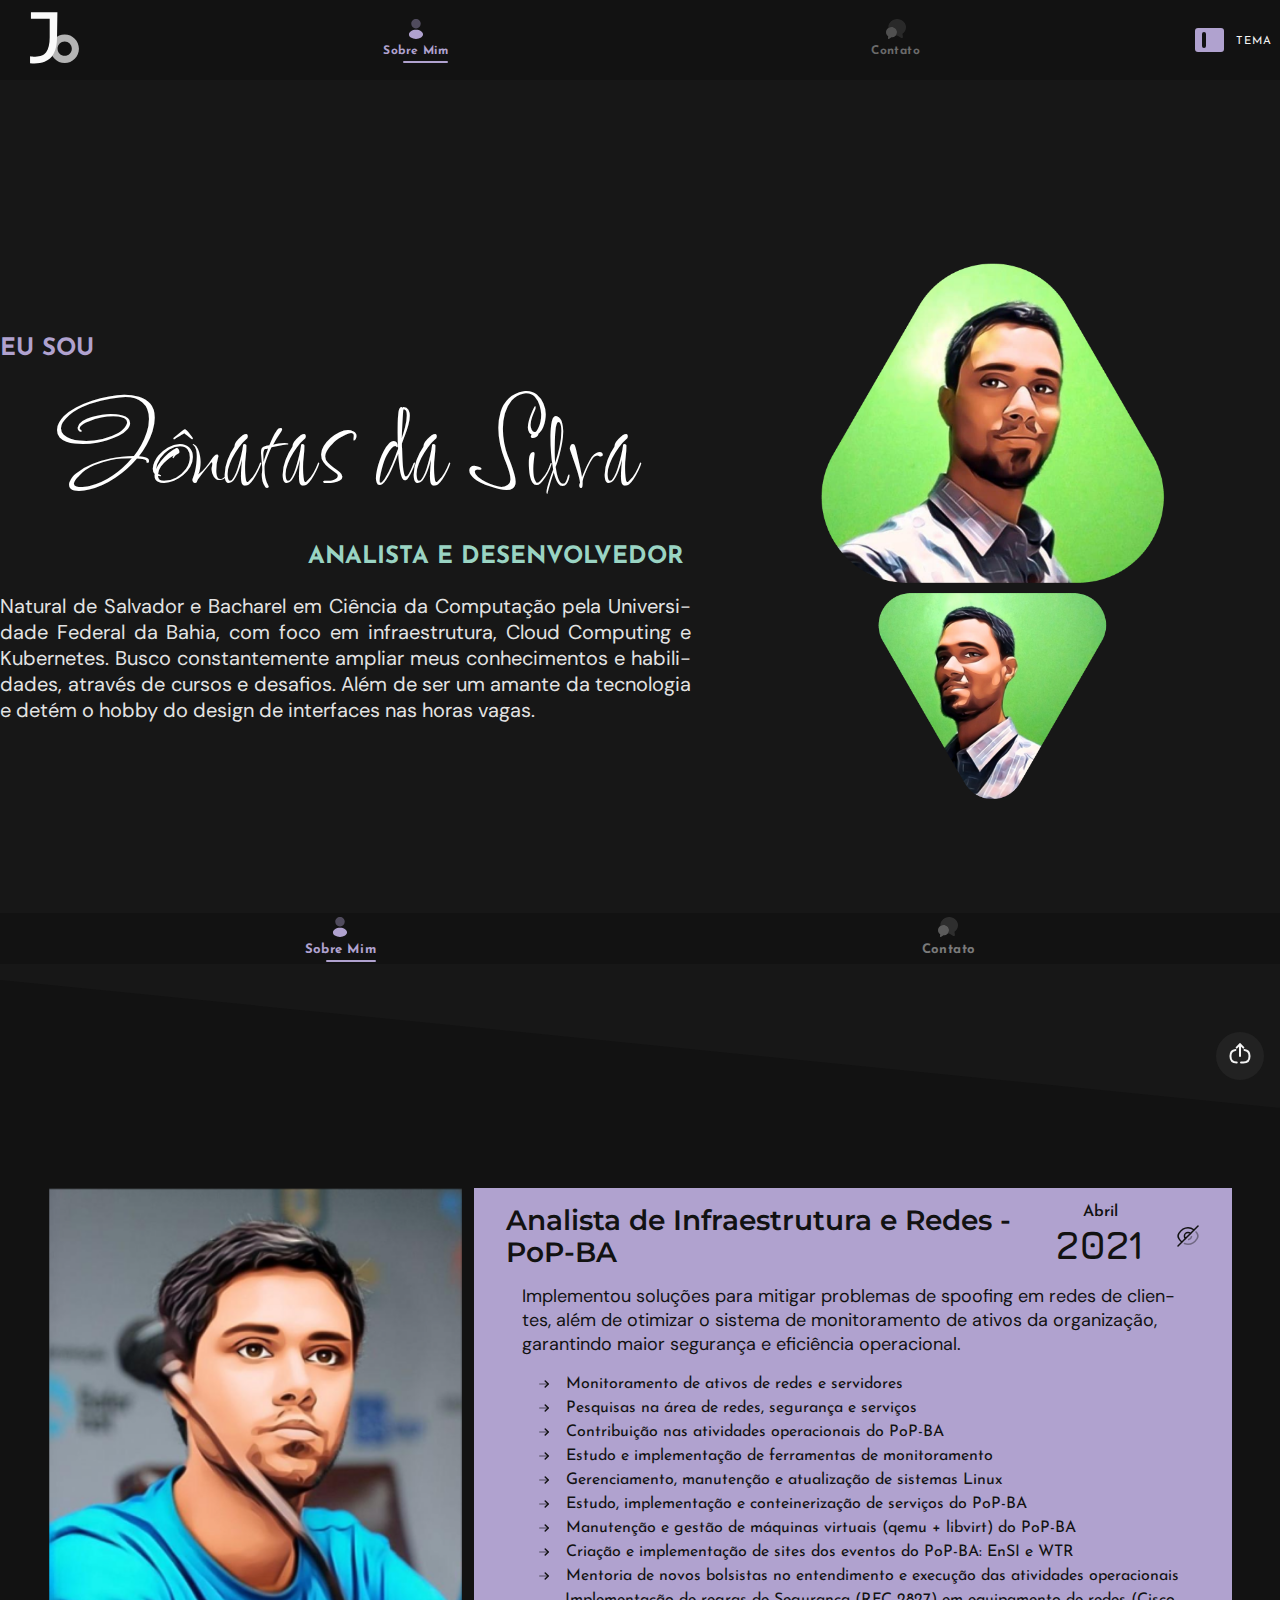
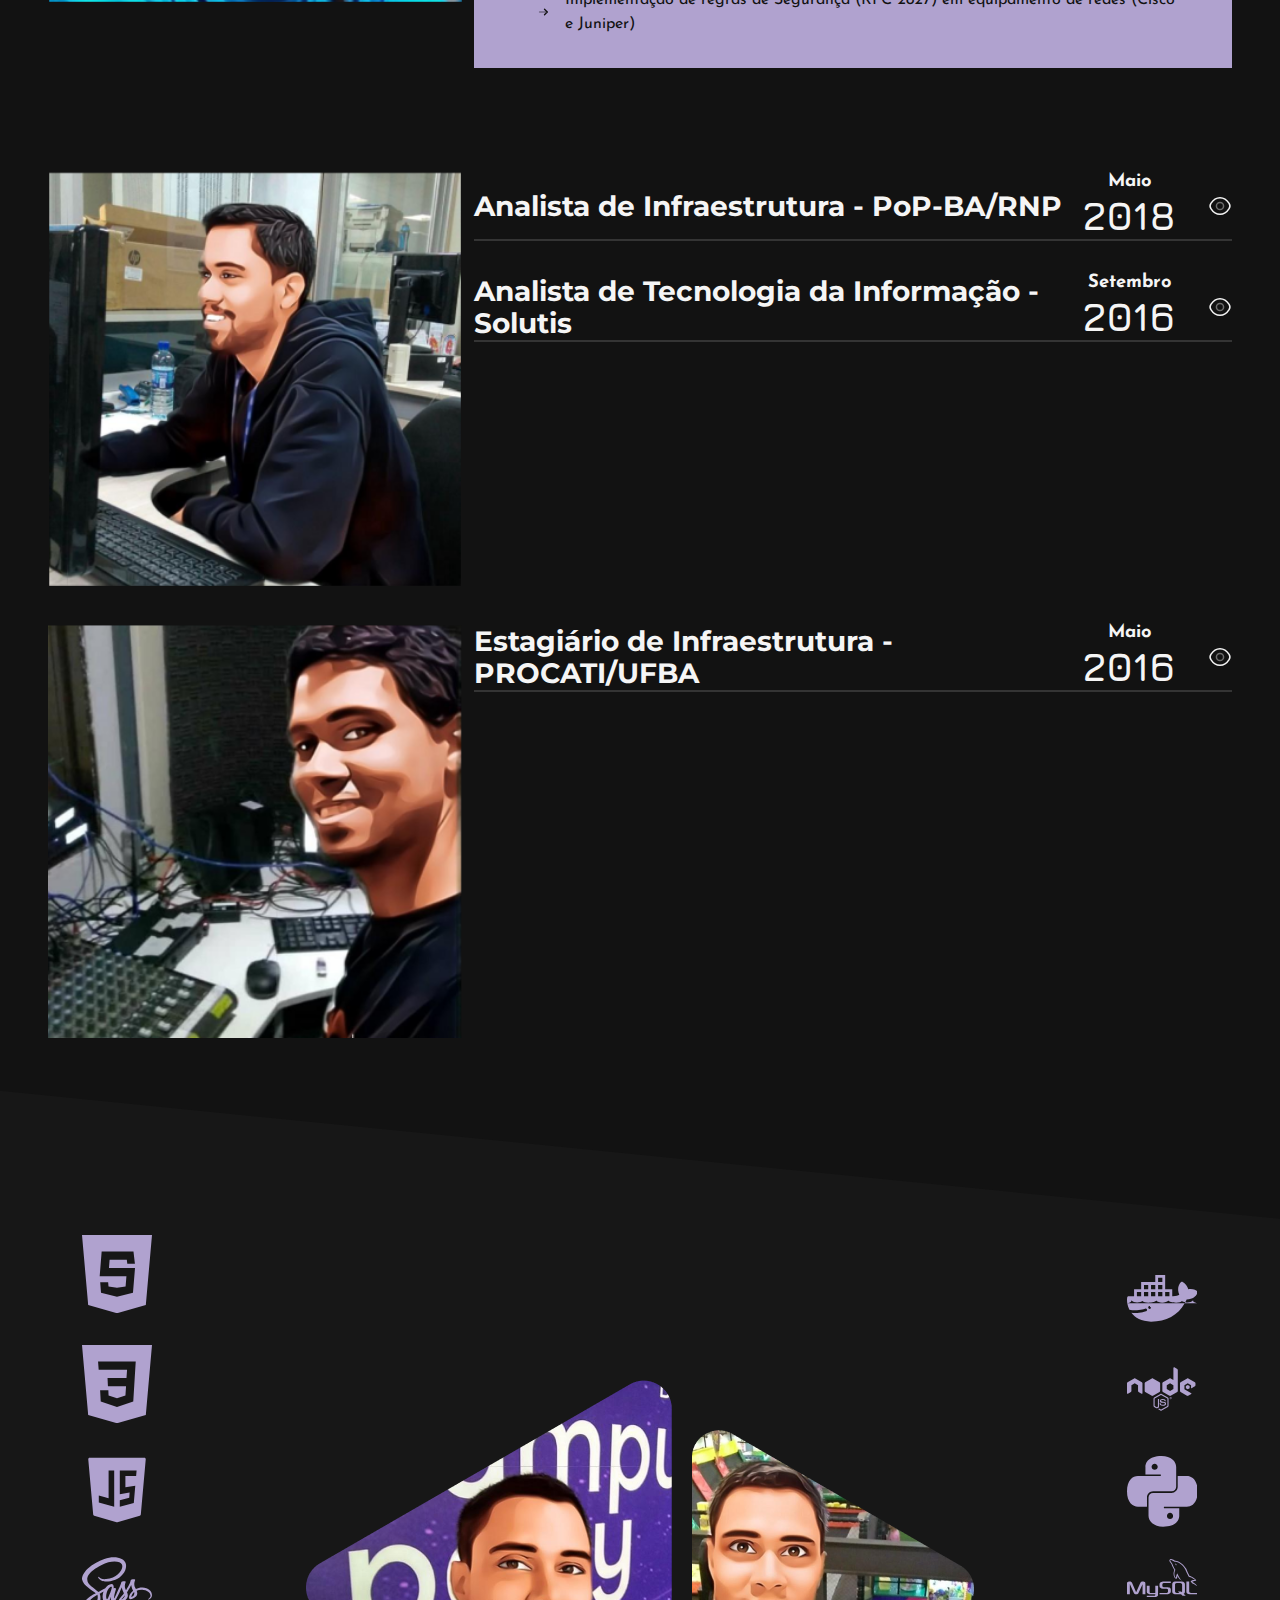
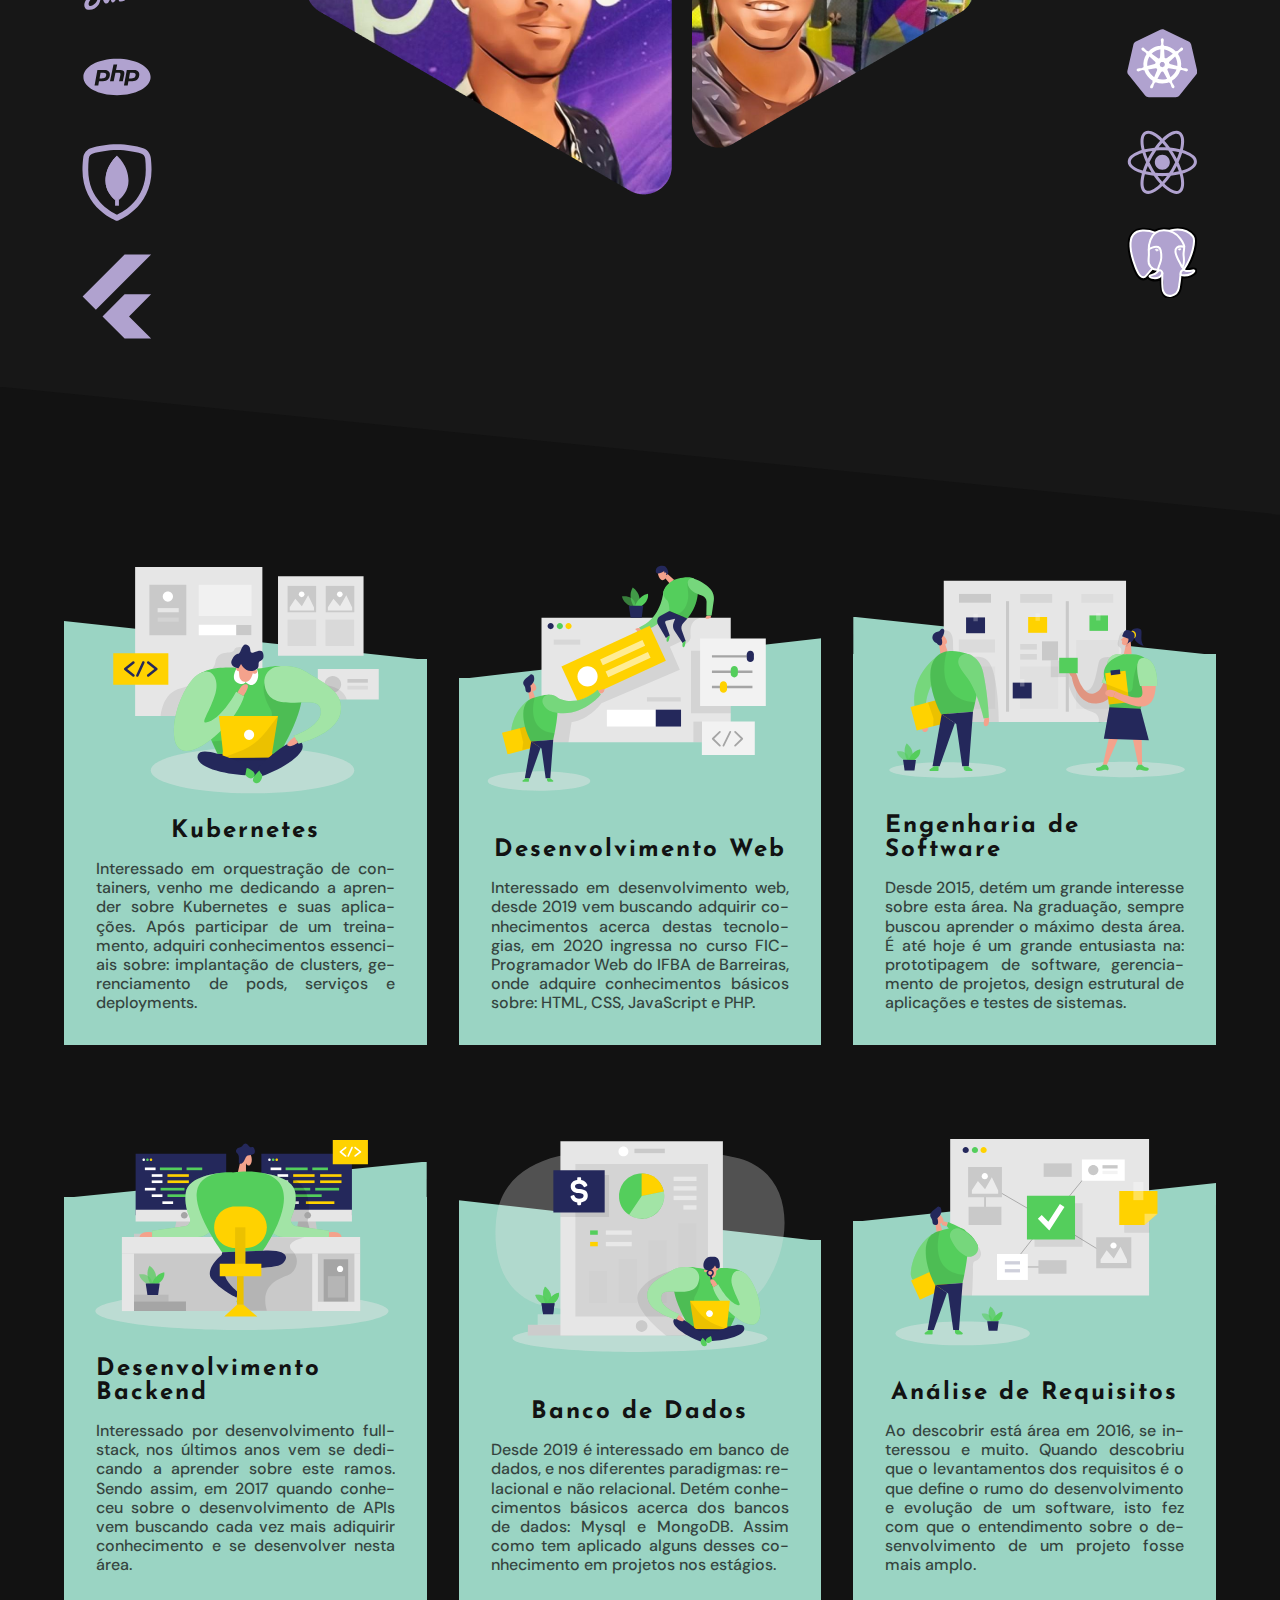
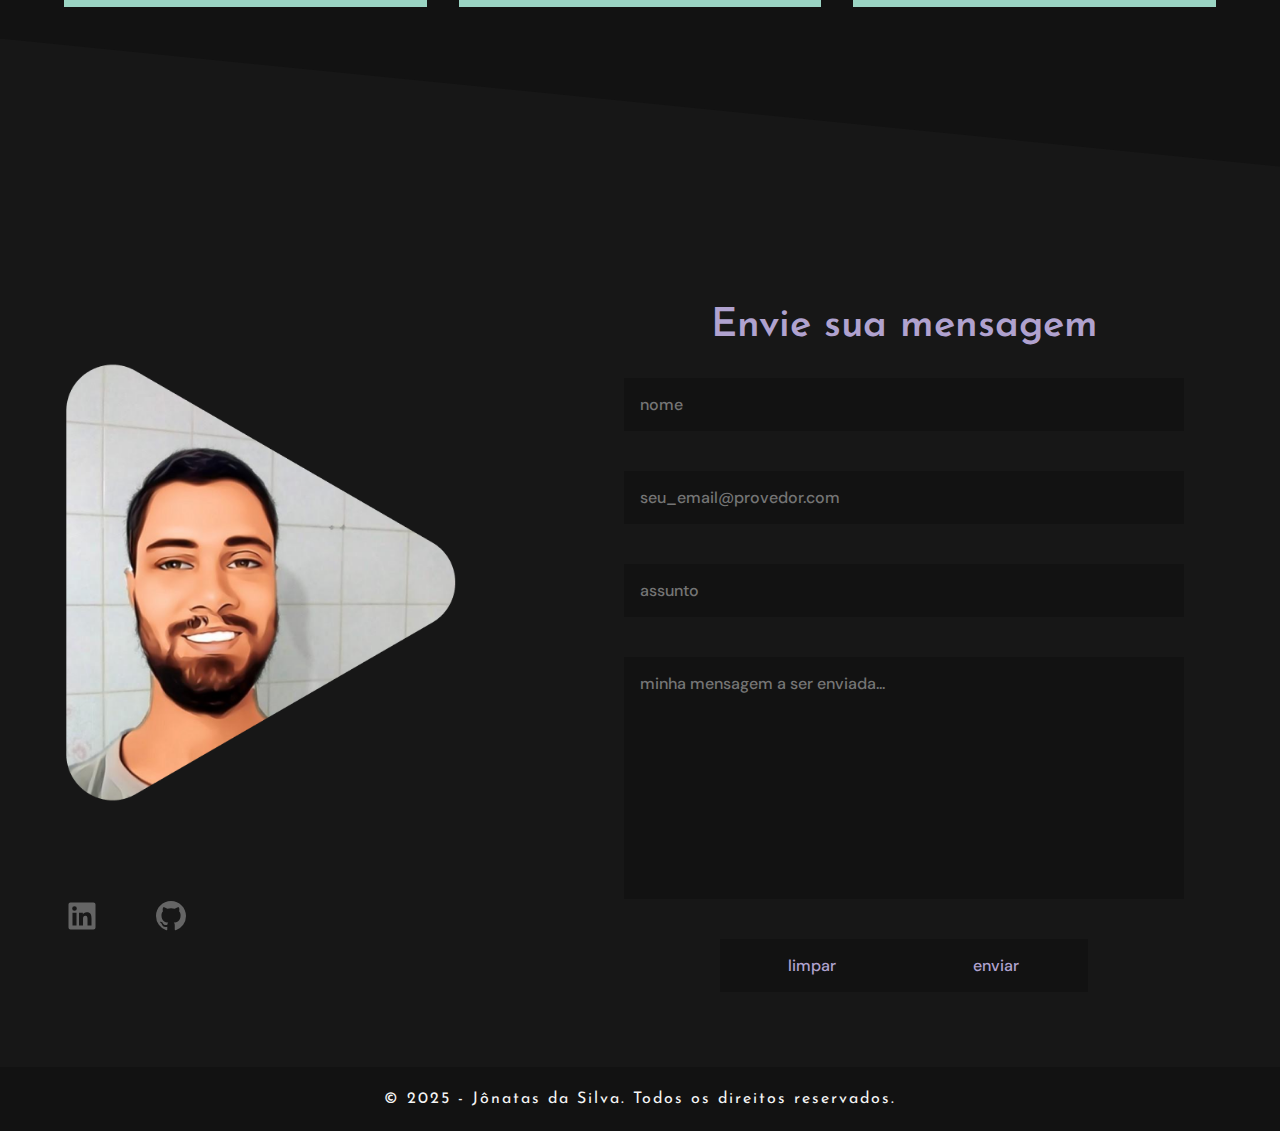
==== commit 5633bb41: "update for 2025" ====
--- a/index.html
+++ b/index.html
@@ -2,65 +2,696 @@
 <html lang="pt-br" data-theme="dark">
 <head>
   <meta charset="UTF-8">
+  <meta http-equiv="X-UA-Compatible" content="IE=edge">
   <meta name="viewport" content="width=device-width, initial-scale=1.0">
+  <link rel="icon" href="assets/images/icons/favivon.svg">
   <title>Jônatas da Silva - Analista e Desenvolvedor</title>
-  <link rel="stylesheet" href="./assets/css/style.css">
+  <link rel="stylesheet" href="assets/css/styles.css">
 </head>
 <body>
-  <header class="header">
-    <nav class="menu"  aria-label="menu do site">
-      <a href="" class="active">
-        <span>Sobre</span>
-        <div class="marker"></div>
+  <header class="header" id="header">
+    <div class="content-desktop" id="desktop">
+      <div class="logo">
+        <a href="https://jonatasdasilva.github.io">
+          <svg width="108" height="108" viewBox="0 0 108 108" fill="none" xmlns="http://www.w3.org/2000/svg" style="padding: 1rem 0;">
+            <path opacity="0.7" fill-rule="evenodd" clip-rule="evenodd" d="M69.1875 89.4375C80.3713 89.4375 89.4375 80.3713 89.4375 69.1875C89.4375 58.0037 80.3713 48.9375 69.1875 48.9375C58.0037 48.9375 48.9375 58.0037 48.9375 69.1875C48.9375 80.3713 58.0037 89.4375 69.1875 89.4375ZM69.1875 79.3125C74.7794 79.3125 79.3125 74.7794 79.3125 69.1875C79.3125 63.5956 74.7794 59.0625 69.1875 59.0625C63.5956 59.0625 59.0625 63.5956 59.0625 69.1875C59.0625 74.7794 63.5956 79.3125 69.1875 79.3125Z" fill="currentcolor"/>
+            <path d="M26.0477 90.2107C24.5915 90.2107 22.5632 90.124 19.9629 89.9507V79.9133C21.3497 80.3294 23.8461 80.5374 27.4519 80.5374C31.0924 80.5374 34.1435 80.0347 36.6051 79.0292C39.1015 78.0237 41.1817 76.4288 42.846 74.2445C46.2091 69.8413 47.8907 62.7857 47.8907 53.0777V26.5021H21.2111V17.2969H58.8281L58.2921 53.0777C58.2921 71.8696 52.3806 83.4845 40.5577 87.9224C36.5011 89.4479 31.6645 90.2107 26.0477 90.2107Z" fill="currentcolor"/>
+          </svg>            
+        </a>
+      </div>
+      <nav class="menu">
+        <a href="#sobremim" class="item active">
+          <svg width="24" height="24" viewBox="0 0 24 24" fill="currentcolor" xmlns="http://www.w3.org/2000/svg">
+            <path opacity="0.4" d="M12 2C9.38 2 7.25 4.13 7.25 6.75C7.25 9.32 9.26 11.4 11.88 11.49C11.96 11.48 12.04 11.48 12.1 11.49C12.12 11.49 12.13 11.49 12.15 11.49C12.16 11.49 12.16 11.49 12.17 11.49C14.73 11.4 16.74 9.32 16.75 6.75C16.75 4.13 14.62 2 12 2Z"/>
+            <path d="M17.08 14.15C14.29 12.29 9.73999 12.29 6.92999 14.15C5.65999 15 4.95999 16.15 4.95999 17.38C4.95999 18.61 5.65999 19.75 6.91999 20.59C8.31999 21.53 10.16 22 12 22C13.84 22 15.68 21.53 17.08 20.59C18.34 19.74 19.04 18.6 19.04 17.36C19.03 16.13 18.34 14.99 17.08 14.15Z"/>
+          </svg>
+          <span class="name_section">Sobre Mim</span>
+          <div class="mark"></div>
+        </a>
+        <a href="#contato" class="item">
+          <svg width="24" height="24" viewBox="0 0 24 24" fill="currentcolor" xmlns="http://www.w3.org/2000/svg">
+            <g opacity="0.7">
+              <path opacity="0.4" d="M18.4701 16.83L18.8601 19.99C18.9601 20.82 18.0701 21.4 17.3601 20.97L13.1701 18.48C12.7101 18.48 12.2601 18.45 11.8201 18.39C12.5601 17.52 13.0001 16.42 13.0001 15.23C13.0001 12.39 10.5401 10.09 7.50009 10.09C6.34009 10.09 5.2701 10.42 4.3801 11C4.3501 10.75 4.34009 10.5 4.34009 10.24C4.34009 5.68999 8.29009 2 13.1701 2C18.0501 2 22.0001 5.68999 22.0001 10.24C22.0001 12.94 20.6101 15.33 18.4701 16.83Z"/>
+              <path d="M13 15.23C13 16.42 12.56 17.52 11.82 18.39C10.83 19.59 9.26 20.36 7.5 20.36L4.89 21.91C4.45 22.18 3.89 21.81 3.95 21.3L4.2 19.33C2.86 18.4 2 16.91 2 15.23C2 13.47 2.94 11.92 4.38 11C5.27 10.42 6.34 10.09 7.5 10.09C10.54 10.09 13 12.39 13 15.23Z"/>
+            </g>
+          </svg>
+          <span class="name_section">Contato</span>
+          <div class="mark"></div>
+        </a>
+      </nav>
+      <div class="contraste" id="contraste">
+        <input type="checkbox" name="theme" id="theme">
+        <span class="const_dark">Tema</span>
+      </div>
+    </div>
+    <div class="content-mobile" id="mobile">
+      <div class="logo">
+        <a href="">
+          <svg width="108" height="108" viewBox="0 0 108 108" fill="none" xmlns="http://www.w3.org/2000/svg" style="padding: 1rem 0;">
+            <path opacity="0.7" fill-rule="evenodd" clip-rule="evenodd" d="M69.1875 89.4375C80.3713 89.4375 89.4375 80.3713 89.4375 69.1875C89.4375 58.0037 80.3713 48.9375 69.1875 48.9375C58.0037 48.9375 48.9375 58.0037 48.9375 69.1875C48.9375 80.3713 58.0037 89.4375 69.1875 89.4375ZM69.1875 79.3125C74.7794 79.3125 79.3125 74.7794 79.3125 69.1875C79.3125 63.5956 74.7794 59.0625 69.1875 59.0625C63.5956 59.0625 59.0625 63.5956 59.0625 69.1875C59.0625 74.7794 63.5956 79.3125 69.1875 79.3125Z" fill="currentcolor"/>
+            <path d="M26.0477 90.2107C24.5915 90.2107 22.5632 90.124 19.9629 89.9507V79.9133C21.3497 80.3294 23.8461 80.5374 27.4519 80.5374C31.0924 80.5374 34.1435 80.0347 36.6051 79.0292C39.1015 78.0237 41.1817 76.4288 42.846 74.2445C46.2091 69.8413 47.8907 62.7857 47.8907 53.0777V26.5021H21.2111V17.2969H58.8281L58.2921 53.0777C58.2921 71.8696 52.3806 83.4845 40.5577 87.9224C36.5011 89.4479 31.6645 90.2107 26.0477 90.2107Z" fill="currentcolor"/>
+          </svg>
+        </a>
+      </div>
+      <h2 id="title">Sobre Mim</h2>
+      <div class="buttons">
+        <span id="nome">MENU</span>
+        <div class="drop_menu">
+          <div class="diagonal_principal"></div>
+          <div class="diagonal_secundaria"></div>
+          <div class="diagonal_secundaria"></div>
+          <div class="diagonal_principal"></div>
+        </div>
+        <div class="contraste-mobile" id="contraste">
+          <input type="checkbox" name="theme-mobile" id="theme-mobile">
+          <span class="const_dark">Tema</span>
+        </div>
+      </div>
+    </div>
+  </header>
+  <main>
+    <div class="limit">
+      <article id="sobremim">
+        <section class="apresentacao" id="Sobre Mim">
+          <div class="bio">
+            <h3>EU SOU</h3>
+            <h1>Jônatas da Silva</h1>
+            <strong>ANALISTA E DESENVOLVEDOR</strong>
+            <p>Natural de Salvador e Bacharel em Ciência da Computação pela Universidade Federal da Bahia, com foco em infraestrutura, Cloud Computing e Kubernetes. Busco constantemente ampliar meus conhecimentos e habilidades, através de cursos e desafios. Além de ser um amante da tecnologia e detém o hobby do design de interfaces nas horas vagas.</p>
+          </div>
+          <div class="fotos">
+            <img id="top" src="assets/images/image/perfil-top.png" alt="Jônatas da Silva">
+            <img id="down" src="assets/images/image/perfil-down.png" alt="Jônatas da Silva">
+          </div>
+        </section>
+        <div class="triangle-left" style="background-color: var(--top-100);">
+        </div>
+        <section class="experiencias" id="Experiências">
+          <div class="cards">
+            <section>
+              <div class="foto">
+                <img src="assets/images/image/exp-1-v2.png" alt="Jônatas da Silva">
+              </div>
+              <dl>
+                <dt class="show exp-1">
+                  <h2>Analista de Infraestrutura e Redes - PoP-BA</h2>
+                  <div class="interation">
+                    <div class="data">
+                      <h3>Abril</h3>
+                      <strong>2021</strong>
+                    </div>
+                    <div class="icons">
+                      <svg width="24" height="24" viewBox="0 0 24 24" fill="none" stroke="currentcolor" xmlns="http://www.w3.org/2000/svg" class="exp-1 esconder show" onclick="showExperiences('exp-1')">
+                        <path d="M14.53 9.47004L9.47001 14.53C8.82001 13.88 8.42001 12.99 8.42001 12C8.42001 10.02 10.02 8.42004 12 8.42004C12.99 8.42004 13.88 8.82004 14.53 9.47004Z" stroke="currentcolor" stroke-width="1.5" stroke-linecap="round" stroke-linejoin="round"/>
+                        <path d="M17.82 5.76998C16.07 4.44998 14.07 3.72998 12 3.72998C8.47 3.72998 5.18 5.80998 2.89 9.40998C1.99 10.82 1.99 13.19 2.89 14.6C3.68 15.84 4.6 16.91 5.6 17.77" stroke="currentcolor" stroke-width="1.5" stroke-linecap="round" stroke-linejoin="round"/>
+                        <path opacity="0.4" d="M8.42001 19.5301C9.56001 20.0101 10.77 20.2701 12 20.2701C15.53 20.2701 18.82 18.1901 21.11 14.5901C22.01 13.1801 22.01 10.8101 21.11 9.40005C20.78 8.88005 20.42 8.39005 20.05 7.93005" stroke="currentcolor" stroke-width="1.5" stroke-linecap="round" stroke-linejoin="round"/>
+                        <path opacity="0.4" d="M15.51 12.7C15.25 14.11 14.1 15.26 12.69 15.52" stroke="currentcolor" stroke-width="1.5" stroke-linecap="round" stroke-linejoin="round"/>
+                        <path d="M9.47 14.53L2 22" stroke="currentcolor" stroke-width="1.5" stroke-linecap="round" stroke-linejoin="round"/>
+                        <path d="M22 2L14.53 9.47" stroke="currentcolor" stroke-width="1.5" stroke-linecap="round" stroke-linejoin="round"/>
+                      </svg>
+                      <svg width="24" height="24" viewBox="0 0 24 24" fill="none" stroke="currentcolor" xmlns="http://www.w3.org/2000/svg" class="exp-1 mostrar" onclick="showExperiences('exp-1')">
+                        <path opacity="0.4" d="M15.58 12C15.58 13.98 13.98 15.58 12 15.58C10.02 15.58 8.42001 13.98 8.42001 12C8.42001 10.02 10.02 8.42004 12 8.42004C13.98 8.42004 15.58 10.02 15.58 12Z" stroke="currentcolor" stroke-width="1.5" stroke-linecap="round" stroke-linejoin="round"/>
+                        <path d="M12 20.27C15.53 20.27 18.82 18.19 21.11 14.59C22.01 13.18 22.01 10.81 21.11 9.39997C18.82 5.79997 15.53 3.71997 12 3.71997C8.47 3.71997 5.18 5.79997 2.89 9.39997C1.99 10.81 1.99 13.18 2.89 14.59C5.18 18.19 8.47 20.27 12 20.27Z" stroke="currentcolor" stroke-width="1.5" stroke-linecap="round" stroke-linejoin="round"/>
+                      </svg>
+                    </div>
+                  </div>
+                </dt>
+                <dd class="show exp-1">
+                  <p>Implementou soluções para mitigar problemas de spoofing em redes de clientes, além de otimizar o sistema de monitoramento de ativos da organização, garantindo maior segurança e eficiência operacional.</p>
+                  <ul class="show exp-1">
+                    <li>
+                      <svg width="12" height="12" viewBox="0 0 12 12" fill="none" xmlns="http://www.w3.org/2000/svg">
+                        <path d="M7.215 2.96497L10.25 5.99997L7.215 9.03496" stroke="currentcolor" stroke-width="1.5" stroke-miterlimit="10" stroke-linecap="round" stroke-linejoin="round"/>
+                        <path opacity="0.4" d="M1.75 6H10.165" stroke="currentcolor" stroke-width="1.5" stroke-miterlimit="10" stroke-linecap="round" stroke-linejoin="round"/>
+                      </svg>
+                      <span>Monitoramento de ativos de redes e servidores</span>
+                    </li>
+                    <li>
+                      <svg width="12" height="12" viewBox="0 0 12 12" fill="none" xmlns="http://www.w3.org/2000/svg">
+                        <path d="M7.215 2.96497L10.25 5.99997L7.215 9.03496" stroke="currentcolor" stroke-width="1.5" stroke-miterlimit="10" stroke-linecap="round" stroke-linejoin="round"/>
+                        <path opacity="0.4" d="M1.75 6H10.165" stroke="currentcolor" stroke-width="1.5" stroke-miterlimit="10" stroke-linecap="round" stroke-linejoin="round"/>
+                      </svg>
+                      <span>Pesquisas na área de redes, segurança e serviços</span>
+                    </li>
+                    <li>
+                      <svg width="12" height="12" viewBox="0 0 12 12" fill="none" xmlns="http://www.w3.org/2000/svg">
+                        <path d="M7.215 2.96497L10.25 5.99997L7.215 9.03496" stroke="currentcolor" stroke-width="1.5" stroke-miterlimit="10" stroke-linecap="round" stroke-linejoin="round"/>
+                        <path opacity="0.4" d="M1.75 6H10.165" stroke="currentcolor" stroke-width="1.5" stroke-miterlimit="10" stroke-linecap="round" stroke-linejoin="round"/>
+                      </svg>
+                      <span>Contribuição nas  atividades operacionais do PoP-BA</span>
+                    </li>
+                    <li>
+                      <svg width="12" height="12" viewBox="0 0 12 12" fill="none" xmlns="http://www.w3.org/2000/svg">
+                        <path d="M7.215 2.96497L10.25 5.99997L7.215 9.03496" stroke="currentcolor" stroke-width="1.5" stroke-miterlimit="10" stroke-linecap="round" stroke-linejoin="round"/>
+                        <path opacity="0.4" d="M1.75 6H10.165" stroke="currentcolor" stroke-width="1.5" stroke-miterlimit="10" stroke-linecap="round" stroke-linejoin="round"/>
+                      </svg>
+                      <span>Estudo e implementação de ferramentas de monitoramento</span>
+                    </li>
+                    <li>
+                      <svg width="12" height="12" viewBox="0 0 12 12" fill="none" xmlns="http://www.w3.org/2000/svg">
+                        <path d="M7.215 2.96497L10.25 5.99997L7.215 9.03496" stroke="currentcolor" stroke-width="1.5" stroke-miterlimit="10" stroke-linecap="round" stroke-linejoin="round"/>
+                        <path opacity="0.4" d="M1.75 6H10.165" stroke="currentcolor" stroke-width="1.5" stroke-miterlimit="10" stroke-linecap="round" stroke-linejoin="round"/>
+                      </svg>
+                      <span>Gerenciamento, manutenção e atualização de sistemas Linux</span>
+                    </li>
+                    <li>
+                      <svg width="12" height="12" viewBox="0 0 12 12" fill="none" xmlns="http://www.w3.org/2000/svg">
+                        <path d="M7.215 2.96497L10.25 5.99997L7.215 9.03496" stroke="currentcolor" stroke-width="1.5" stroke-miterlimit="10" stroke-linecap="round" stroke-linejoin="round"/>
+                        <path opacity="0.4" d="M1.75 6H10.165" stroke="currentcolor" stroke-width="1.5" stroke-miterlimit="10" stroke-linecap="round" stroke-linejoin="round"/>
+                      </svg>
+                      <span>Estudo, implementação e conteinerização de serviços do PoP-BA</span>
+                    </li>
+                    <li>
+                      <svg width="12" height="12" viewBox="0 0 12 12" fill="none" xmlns="http://www.w3.org/2000/svg">
+                        <path d="M7.215 2.96497L10.25 5.99997L7.215 9.03496" stroke="currentcolor" stroke-width="1.5" stroke-miterlimit="10" stroke-linecap="round" stroke-linejoin="round"/>
+                        <path opacity="0.4" d="M1.75 6H10.165" stroke="currentcolor" stroke-width="1.5" stroke-miterlimit="10" stroke-linecap="round" stroke-linejoin="round"/>
+                      </svg>
+                      <span>Manutenção e gestão de máquinas virtuais (qemu + libvirt) do PoP-BA</span>
+                    </li>
+                    <li>
+                      <svg width="12" height="12" viewBox="0 0 12 12" fill="none" xmlns="http://www.w3.org/2000/svg">
+                        <path d="M7.215 2.96497L10.25 5.99997L7.215 9.03496" stroke="currentcolor" stroke-width="1.5" stroke-miterlimit="10" stroke-linecap="round" stroke-linejoin="round"/>
+                        <path opacity="0.4" d="M1.75 6H10.165" stroke="currentcolor" stroke-width="1.5" stroke-miterlimit="10" stroke-linecap="round" stroke-linejoin="round"/>
+                      </svg>
+                      <span>Criação e implementação de sites dos eventos do PoP-BA: EnSI e WTR</span>
+                    </li>
+                    <li>
+                      <svg width="12" height="12" viewBox="0 0 12 12" fill="none" xmlns="http://www.w3.org/2000/svg">
+                        <path d="M7.215 2.96497L10.25 5.99997L7.215 9.03496" stroke="currentcolor" stroke-width="1.5" stroke-miterlimit="10" stroke-linecap="round" stroke-linejoin="round"/>
+                        <path opacity="0.4" d="M1.75 6H10.165" stroke="currentcolor" stroke-width="1.5" stroke-miterlimit="10" stroke-linecap="round" stroke-linejoin="round"/>
+                      </svg>
+                      <span>Mentoria de novos bolsistas no entendimento e execução das atividades operacionais</span>
+                    </li>
+                    <li>
+                      <svg width="12" height="12" viewBox="0 0 12 12" fill="none" xmlns="http://www.w3.org/2000/svg">
+                        <path d="M7.215 2.96497L10.25 5.99997L7.215 9.03496" stroke="currentcolor" stroke-width="1.5" stroke-miterlimit="10" stroke-linecap="round" stroke-linejoin="round"/>
+                        <path opacity="0.4" d="M1.75 6H10.165" stroke="currentcolor" stroke-width="1.5" stroke-miterlimit="10" stroke-linecap="round" stroke-linejoin="round"/>
+                      </svg>
+                      <span>Implementação de regras de Segurança (RFC 2827) em equipamento de redes (Cisco e Juniper)</span>
+                    </li>
+                  </ul>
+                </dd>
+              </dl>
+            </section>
+            <section>
+              <div class="foto">
+                <img src="assets/images/image/exp-3-v2.png" alt="Jônatas da Silva">
+              </div>
+              <dl>
+                <dt class="exp-2">
+                  <h2>Analista de Infraestrutura - PoP-BA/RNP</h2>
+                  <div class="interation">
+                    <div class="data">
+                      <h3>Maio</h3>
+                      <strong>2018</strong>
+                    </div>
+                    <div class="icons">
+                      <svg width="24" height="24" viewBox="0 0 24 24" fill="none" stroke="currentcolor" xmlns="http://www.w3.org/2000/svg" class="exp-2 esconder" onclick="showExperiences('exp-2')">
+                        <path d="M14.53 9.47004L9.47001 14.53C8.82001 13.88 8.42001 12.99 8.42001 12C8.42001 10.02 10.02 8.42004 12 8.42004C12.99 8.42004 13.88 8.82004 14.53 9.47004Z" stroke="currentcolor" stroke-width="1.5" stroke-linecap="round" stroke-linejoin="round"/>
+                        <path d="M17.82 5.76998C16.07 4.44998 14.07 3.72998 12 3.72998C8.47 3.72998 5.18 5.80998 2.89 9.40998C1.99 10.82 1.99 13.19 2.89 14.6C3.68 15.84 4.6 16.91 5.6 17.77" stroke="currentcolor" stroke-width="1.5" stroke-linecap="round" stroke-linejoin="round"/>
+                        <path opacity="0.4" d="M8.42001 19.5301C9.56001 20.0101 10.77 20.2701 12 20.2701C15.53 20.2701 18.82 18.1901 21.11 14.5901C22.01 13.1801 22.01 10.8101 21.11 9.40005C20.78 8.88005 20.42 8.39005 20.05 7.93005" stroke="currentcolor" stroke-width="1.5" stroke-linecap="round" stroke-linejoin="round"/>
+                        <path opacity="0.4" d="M15.51 12.7C15.25 14.11 14.1 15.26 12.69 15.52" stroke="currentcolor" stroke-width="1.5" stroke-linecap="round" stroke-linejoin="round"/>
+                        <path d="M9.47 14.53L2 22" stroke="currentcolor" stroke-width="1.5" stroke-linecap="round" stroke-linejoin="round"/>
+                        <path d="M22 2L14.53 9.47" stroke="currentcolor" stroke-width="1.5" stroke-linecap="round" stroke-linejoin="round"/>
+                      </svg>
+                      <svg width="24" height="24" viewBox="0 0 24 24" fill="none" stroke="currentcolor" xmlns="http://www.w3.org/2000/svg" class="exp-2 mostrar show" onclick="showExperiences('exp-2')">
+                        <path opacity="0.4" d="M15.58 12C15.58 13.98 13.98 15.58 12 15.58C10.02 15.58 8.42001 13.98 8.42001 12C8.42001 10.02 10.02 8.42004 12 8.42004C13.98 8.42004 15.58 10.02 15.58 12Z" stroke="currentcolor" stroke-width="1.5" stroke-linecap="round" stroke-linejoin="round"/>
+                        <path d="M12 20.27C15.53 20.27 18.82 18.19 21.11 14.59C22.01 13.18 22.01 10.81 21.11 9.39997C18.82 5.79997 15.53 3.71997 12 3.71997C8.47 3.71997 5.18 5.79997 2.89 9.39997C1.99 10.81 1.99 13.18 2.89 14.59C5.18 18.19 8.47 20.27 12 20.27Z" stroke="currentcolor" stroke-width="1.5" stroke-linecap="round" stroke-linejoin="round"/>
+                      </svg>
+                    </div>
+                  </div>
+                </dt>
+                <dd class="exp-2">
+                  <p>Identificou e resolveu problemas no tráfego de redes, resultando na melhoria significativa dos serviços prestados aos clientes.</p>
+                  <ul>
+                    <li>
+                      <svg width="12" height="12" viewBox="0 0 12 12" fill="none" xmlns="http://www.w3.org/2000/svg">
+                        <path d="M7.215 2.96497L10.25 5.99997L7.215 9.03496" stroke="currentcolor" stroke-width="1.5" stroke-miterlimit="10" stroke-linecap="round" stroke-linejoin="round"/>
+                        <path opacity="0.4" d="M1.75 6H10.165" stroke="currentcolor" stroke-width="1.5" stroke-miterlimit="10" stroke-linecap="round" stroke-linejoin="round"/>
+                      </svg>
+                      <span>Elaboração de procedimentos</span>
+                    </li>
+                    <li>
+                      <svg width="12" height="12" viewBox="0 0 12 12" fill="none" xmlns="http://www.w3.org/2000/svg">
+                        <path d="M7.215 2.96497L10.25 5.99997L7.215 9.03496" stroke="currentcolor" stroke-width="1.5" stroke-miterlimit="10" stroke-linecap="round" stroke-linejoin="round"/>
+                        <path opacity="0.4" d="M1.75 6H10.165" stroke="currentcolor" stroke-width="1.5" stroke-miterlimit="10" stroke-linecap="round" stroke-linejoin="round"/>
+                      </svg>
+                      <span>Monitoramento de ativos de redes</span>
+                    </li>
+                    <li>
+                      <svg width="12" height="12" viewBox="0 0 12 12" fill="none" xmlns="http://www.w3.org/2000/svg">
+                        <path d="M7.215 2.96497L10.25 5.99997L7.215 9.03496" stroke="currentcolor" stroke-width="1.5" stroke-miterlimit="10" stroke-linecap="round" stroke-linejoin="round"/>
+                        <path opacity="0.4" d="M1.75 6H10.165" stroke="currentcolor" stroke-width="1.5" stroke-miterlimit="10" stroke-linecap="round" stroke-linejoin="round"/>
+                      </svg>
+                      <span>Análise de dados de tráfego de redes</span>
+                    </li>
+                    <li>
+                      <svg width="12" height="12" viewBox="0 0 12 12" fill="none" xmlns="http://www.w3.org/2000/svg">
+                        <path d="M7.215 2.96497L10.25 5.99997L7.215 9.03496" stroke="currentcolor" stroke-width="1.5" stroke-miterlimit="10" stroke-linecap="round" stroke-linejoin="round"/>
+                        <path opacity="0.4" d="M1.75 6H10.165" stroke="currentcolor" stroke-width="1.5" stroke-miterlimit="10" stroke-linecap="round" stroke-linejoin="round"/>
+                      </svg>
+                      <span>Tratamento de incidentes em links de internet</span>
+                    </li>
+                    <li>
+                      <svg width="12" height="12" viewBox="0 0 12 12" fill="none" xmlns="http://www.w3.org/2000/svg">
+                        <path d="M7.215 2.96497L10.25 5.99997L7.215 9.03496" stroke="currentcolor" stroke-width="1.5" stroke-miterlimit="10" stroke-linecap="round" stroke-linejoin="round"/>
+                        <path opacity="0.4" d="M1.75 6H10.165" stroke="currentcolor" stroke-width="1.5" stroke-miterlimit="10" stroke-linecap="round" stroke-linejoin="round"/>
+                      </svg>
+                      <span>Realização das atividades operacionais do PoP-BA</span>
+                    </li>
+                    <li>
+                      <svg width="12" height="12" viewBox="0 0 12 12" fill="none" xmlns="http://www.w3.org/2000/svg">
+                        <path d="M7.215 2.96497L10.25 5.99997L7.215 9.03496" stroke="currentcolor" stroke-width="1.5" stroke-miterlimit="10" stroke-linecap="round" stroke-linejoin="round"/>
+                        <path opacity="0.4" d="M1.75 6H10.165" stroke="currentcolor" stroke-width="1.5" stroke-miterlimit="10" stroke-linecap="round" stroke-linejoin="round"/>
+                      </svg>
+                      <span>Realização das atividades operacionais do PoP-BA</span>
+                    </li>
+                    <li>
+                      <svg width="12" height="12" viewBox="0 0 12 12" fill="none" xmlns="http://www.w3.org/2000/svg">
+                        <path d="M7.215 2.96497L10.25 5.99997L7.215 9.03496" stroke="currentcolor" stroke-width="1.5" stroke-miterlimit="10" stroke-linecap="round" stroke-linejoin="round"/>
+                        <path opacity="0.4" d="M1.75 6H10.165" stroke="currentcolor" stroke-width="1.5" stroke-miterlimit="10" stroke-linecap="round" stroke-linejoin="round"/>
+                      </svg>
+                      <span>Configuração remota de equipamentos (redes e servidores)</span>
+                    </li>
+                    <li>
+                      <svg width="12" height="12" viewBox="0 0 12 12" fill="none" xmlns="http://www.w3.org/2000/svg">
+                        <path d="M7.215 2.96497L10.25 5.99997L7.215 9.03496" stroke="currentcolor" stroke-width="1.5" stroke-miterlimit="10" stroke-linecap="round" stroke-linejoin="round"/>
+                        <path opacity="0.4" d="M1.75 6H10.165" stroke="currentcolor" stroke-width="1.5" stroke-miterlimit="10" stroke-linecap="round" stroke-linejoin="round"/>
+                      </svg>
+                      <span>Estudos e elaboração de laboratórios de análise de regras de Segurança (RFC 2827) em equipamento de redes</span>
+                    </li>
+                  </ul>
+                </dd>
+                <dt class="exp-3">
+                  <h2>Analista de Tecnologia da Informação - Solutis</h2>
+                  <div class="interation">
+                    <div class="data">
+                      <h3>Setembro</h3>
+                      <strong>2016</strong>
+                    </div>
+                    <div class="icons">
+                      <svg width="24" height="24" viewBox="0 0 24 24" fill="none" stroke="currentcolor" xmlns="http://www.w3.org/2000/svg" class="exp-3 esconder" onclick="showExperiences('exp-3')">
+                        <path d="M14.53 9.47004L9.47001 14.53C8.82001 13.88 8.42001 12.99 8.42001 12C8.42001 10.02 10.02 8.42004 12 8.42004C12.99 8.42004 13.88 8.82004 14.53 9.47004Z" stroke="currentcolor" stroke-width="1.5" stroke-linecap="round" stroke-linejoin="round"/>
+                        <path d="M17.82 5.76998C16.07 4.44998 14.07 3.72998 12 3.72998C8.47 3.72998 5.18 5.80998 2.89 9.40998C1.99 10.82 1.99 13.19 2.89 14.6C3.68 15.84 4.6 16.91 5.6 17.77" stroke="currentcolor" stroke-width="1.5" stroke-linecap="round" stroke-linejoin="round"/>
+                        <path opacity="0.4" d="M8.42001 19.5301C9.56001 20.0101 10.77 20.2701 12 20.2701C15.53 20.2701 18.82 18.1901 21.11 14.5901C22.01 13.1801 22.01 10.8101 21.11 9.40005C20.78 8.88005 20.42 8.39005 20.05 7.93005" stroke="currentcolor" stroke-width="1.5" stroke-linecap="round" stroke-linejoin="round"/>
+                        <path opacity="0.4" d="M15.51 12.7C15.25 14.11 14.1 15.26 12.69 15.52" stroke="currentcolor" stroke-width="1.5" stroke-linecap="round" stroke-linejoin="round"/>
+                        <path d="M9.47 14.53L2 22" stroke="currentcolor" stroke-width="1.5" stroke-linecap="round" stroke-linejoin="round"/>
+                        <path d="M22 2L14.53 9.47" stroke="currentcolor" stroke-width="1.5" stroke-linecap="round" stroke-linejoin="round"/>
+                      </svg>
+                      <svg width="24" height="24" viewBox="0 0 24 24" fill="none" stroke="currentcolor" xmlns="http://www.w3.org/2000/svg" class="exp-3 mostrar show" onclick="showExperiences('exp-3')">
+                        <path opacity="0.4" d="M15.58 12C15.58 13.98 13.98 15.58 12 15.58C10.02 15.58 8.42001 13.98 8.42001 12C8.42001 10.02 10.02 8.42004 12 8.42004C13.98 8.42004 15.58 10.02 15.58 12Z" stroke="currentcolor" stroke-width="1.5" stroke-linecap="round" stroke-linejoin="round"/>
+                        <path d="M12 20.27C15.53 20.27 18.82 18.19 21.11 14.59C22.01 13.18 22.01 10.81 21.11 9.39997C18.82 5.79997 15.53 3.71997 12 3.71997C8.47 3.71997 5.18 5.79997 2.89 9.39997C1.99 10.81 1.99 13.18 2.89 14.59C5.18 18.19 8.47 20.27 12 20.27Z" stroke="currentcolor" stroke-width="1.5" stroke-linecap="round" stroke-linejoin="round"/>
+                      </svg>
+                    </div>
+                  </div>
+                </dt>
+                <dd class="exp-3">
+                  <p>Identificou e otimizou os backups, conseguindo minimizar a incidência de falhas, além de estruturar e otimizar as rotinas de backup, garantindo maior confiabilidade e eficiência no processo.</p>
+                  <ul>
+                    <li>
+                      <svg width="12" height="12" viewBox="0 0 12 12" fill="none" xmlns="http://www.w3.org/2000/svg">
+                        <path d="M7.215 2.96497L10.25 5.99997L7.215 9.03496" stroke="currentcolor" stroke-width="1.5" stroke-miterlimit="10" stroke-linecap="round" stroke-linejoin="round"/>
+                        <path opacity="0.4" d="M1.75 6H10.165" stroke="currentcolor" stroke-width="1.5" stroke-miterlimit="10" stroke-linecap="round" stroke-linejoin="round"/>
+                      </svg>
+                      <span>Monitoramento de ativos de redes e servidore</span>
+                    </li>
+                    <li>
+                      <svg width="12" height="12" viewBox="0 0 12 12" fill="none" xmlns="http://www.w3.org/2000/svg">
+                        <path d="M7.215 2.96497L10.25 5.99997L7.215 9.03496" stroke="currentcolor" stroke-width="1.5" stroke-miterlimit="10" stroke-linecap="round" stroke-linejoin="round"/>
+                        <path opacity="0.4" d="M1.75 6H10.165" stroke="currentcolor" stroke-width="1.5" stroke-miterlimit="10" stroke-linecap="round" stroke-linejoin="round"/>
+                      </svg>
+                      <span>Gerenciar permissões de acesso em servidor de arquivos</span>
+                    </li>
+                    <li>
+                      <svg width="12" height="12" viewBox="0 0 12 12" fill="none" xmlns="http://www.w3.org/2000/svg">
+                        <path d="M7.215 2.96497L10.25 5.99997L7.215 9.03496" stroke="currentcolor" stroke-width="1.5" stroke-miterlimit="10" stroke-linecap="round" stroke-linejoin="round"/>
+                        <path opacity="0.4" d="M1.75 6H10.165" stroke="currentcolor" stroke-width="1.5" stroke-miterlimit="10" stroke-linecap="round" stroke-linejoin="round"/>
+                      </svg>
+                      <span>Configurar e analisar ativos de redes e servidores com Zabbix</span>
+                    </li>
+                    <li>
+                      <svg width="12" height="12" viewBox="0 0 12 12" fill="none" xmlns="http://www.w3.org/2000/svg">
+                        <path d="M7.215 2.96497L10.25 5.99997L7.215 9.03496" stroke="currentcolor" stroke-width="1.5" stroke-miterlimit="10" stroke-linecap="round" stroke-linejoin="round"/>
+                        <path opacity="0.4" d="M1.75 6H10.165" stroke="currentcolor" stroke-width="1.5" stroke-miterlimit="10" stroke-linecap="round" stroke-linejoin="round"/>
+                      </svg>
+                      <span>Operação e sustentação da infraestrutura de servidores e redes do datacenter da STI/UFBA</span>
+                    </li>
+                    <li>
+                      <svg width="12" height="12" viewBox="0 0 12 12" fill="none" xmlns="http://www.w3.org/2000/svg">
+                        <path d="M7.215 2.96497L10.25 5.99997L7.215 9.03496" stroke="currentcolor" stroke-width="1.5" stroke-miterlimit="10" stroke-linecap="round" stroke-linejoin="round"/>
+                        <path opacity="0.4" d="M1.75 6H10.165" stroke="currentcolor" stroke-width="1.5" stroke-miterlimit="10" stroke-linecap="round" stroke-linejoin="round"/>
+                      </svg>
+                      <span>Manutenção do serviço de backup com Tivoli da IBM (inserção, atualização, análise e identificação de erros)</span>
+                    </li>
+                  </ul>
+                </dd>
+              </dl>
+            </section>
+            <section>
+              <div class="foto">
+                <img src="assets/images/image/exp-4-v2.png" alt="Jônatas da Silva">
+              </div>
+              <dl>
+                <dt class="exp-4">
+                  <h2>Estagiário de Infraestrutura - PROCATI/UFBA</h2>
+                  <div class="interation">
+                    <div class="data">
+                      <h3>Maio</h3>
+                      <strong>2016</strong>
+                    </div>
+                    <div class="icons">
+                      <svg width="24" height="24" viewBox="0 0 24 24" fill="none" stroke="currentcolor" xmlns="http://www.w3.org/2000/svg" class="exp-3 esconder" onclick="showExperiences('exp-4')">
+                        <path d="M14.53 9.47004L9.47001 14.53C8.82001 13.88 8.42001 12.99 8.42001 12C8.42001 10.02 10.02 8.42004 12 8.42004C12.99 8.42004 13.88 8.82004 14.53 9.47004Z" stroke="currentcolor" stroke-width="1.5" stroke-linecap="round" stroke-linejoin="round"/>
+                        <path d="M17.82 5.76998C16.07 4.44998 14.07 3.72998 12 3.72998C8.47 3.72998 5.18 5.80998 2.89 9.40998C1.99 10.82 1.99 13.19 2.89 14.6C3.68 15.84 4.6 16.91 5.6 17.77" stroke="currentcolor" stroke-width="1.5" stroke-linecap="round" stroke-linejoin="round"/>
+                        <path opacity="0.4" d="M8.42001 19.5301C9.56001 20.0101 10.77 20.2701 12 20.2701C15.53 20.2701 18.82 18.1901 21.11 14.5901C22.01 13.1801 22.01 10.8101 21.11 9.40005C20.78 8.88005 20.42 8.39005 20.05 7.93005" stroke="currentcolor" stroke-width="1.5" stroke-linecap="round" stroke-linejoin="round"/>
+                        <path opacity="0.4" d="M15.51 12.7C15.25 14.11 14.1 15.26 12.69 15.52" stroke="currentcolor" stroke-width="1.5" stroke-linecap="round" stroke-linejoin="round"/>
+                        <path d="M9.47 14.53L2 22" stroke="currentcolor" stroke-width="1.5" stroke-linecap="round" stroke-linejoin="round"/>
+                        <path d="M22 2L14.53 9.47" stroke="currentcolor" stroke-width="1.5" stroke-linecap="round" stroke-linejoin="round"/>
+                      </svg>
+                      <svg width="24" height="24" viewBox="0 0 24 24" fill="none" stroke="currentcolor" xmlns="http://www.w3.org/2000/svg" class="exp-3 mostrar show" onclick="showExperiences('exp-4')">
+                        <path opacity="0.4" d="M15.58 12C15.58 13.98 13.98 15.58 12 15.58C10.02 15.58 8.42001 13.98 8.42001 12C8.42001 10.02 10.02 8.42004 12 8.42004C13.98 8.42004 15.58 10.02 15.58 12Z" stroke="currentcolor" stroke-width="1.5" stroke-linecap="round" stroke-linejoin="round"/>
+                        <path d="M12 20.27C15.53 20.27 18.82 18.19 21.11 14.59C22.01 13.18 22.01 10.81 21.11 9.39997C18.82 5.79997 15.53 3.71997 12 3.71997C8.47 3.71997 5.18 5.79997 2.89 9.39997C1.99 10.81 1.99 13.18 2.89 14.59C5.18 18.19 8.47 20.27 12 20.27Z" stroke="currentcolor" stroke-width="1.5" stroke-linecap="round" stroke-linejoin="round"/>
+                      </svg>
+                    </div>
+                  </div>
+                </dt>
+                <dd class="exp-4">
+                  <p>Destacou-se por sua habilidade em desenvolver e buscar soluções eficazes para desafios complexos, mostrando sua capacidade de inovação e resolução de problemas.</p>
+                  <ul>
+                    <li>
+                      <svg width="12" height="12" viewBox="0 0 12 12" fill="none" xmlns="http://www.w3.org/2000/svg">
+                        <path d="M7.215 2.96497L10.25 5.99997L7.215 9.03496" stroke="currentcolor" stroke-width="1.5" stroke-miterlimit="10" stroke-linecap="round" stroke-linejoin="round"/>
+                        <path opacity="0.4" d="M1.75 6H10.165" stroke="currentcolor" stroke-width="1.5" stroke-miterlimit="10" stroke-linecap="round" stroke-linejoin="round"/>
+                      </svg>
+                      <span>Sistema linux</span>
+                    </li>
+                    <li>
+                      <svg width="12" height="12" viewBox="0 0 12 12" fill="none" xmlns="http://www.w3.org/2000/svg">
+                        <path d="M7.215 2.96497L10.25 5.99997L7.215 9.03496" stroke="currentcolor" stroke-width="1.5" stroke-miterlimit="10" stroke-linecap="round" stroke-linejoin="round"/>
+                        <path opacity="0.4" d="M1.75 6H10.165" stroke="currentcolor" stroke-width="1.5" stroke-miterlimit="10" stroke-linecap="round" stroke-linejoin="round"/>
+                      </svg>
+                      <span>Produção de relatórios tecnicos de backup</span>
+                    </li>
+                    <li>
+                      <svg width="12" height="12" viewBox="0 0 12 12" fill="none" xmlns="http://www.w3.org/2000/svg">
+                        <path d="M7.215 2.96497L10.25 5.99997L7.215 9.03496" stroke="currentcolor" stroke-width="1.5" stroke-miterlimit="10" stroke-linecap="round" stroke-linejoin="round"/>
+                        <path opacity="0.4" d="M1.75 6H10.165" stroke="currentcolor" stroke-width="1.5" stroke-miterlimit="10" stroke-linecap="round" stroke-linejoin="round"/>
+                      </svg>
+                      <span>Inserção de servidores nas rotinas de backups com Tivoli (IBM)</span>
+                    </li>
+                    <li>
+                      <svg width="12" height="12" viewBox="0 0 12 12" fill="none" xmlns="http://www.w3.org/2000/svg">
+                        <path d="M7.215 2.96497L10.25 5.99997L7.215 9.03496" stroke="currentcolor" stroke-width="1.5" stroke-miterlimit="10" stroke-linecap="round" stroke-linejoin="round"/>
+                        <path opacity="0.4" d="M1.75 6H10.165" stroke="currentcolor" stroke-width="1.5" stroke-miterlimit="10" stroke-linecap="round" stroke-linejoin="round"/>
+                      </svg>
+                      <span>Monitoramento de ativos (redes e servidores) com CACTI e Zabbix</span>
+                    </li>
+                    <li>
+                      <svg width="12" height="12" viewBox="0 0 12 12" fill="none" xmlns="http://www.w3.org/2000/svg">
+                        <path d="M7.215 2.96497L10.25 5.99997L7.215 9.03496" stroke="currentcolor" stroke-width="1.5" stroke-miterlimit="10" stroke-linecap="round" stroke-linejoin="round"/>
+                        <path opacity="0.4" d="M1.75 6H10.165" stroke="currentcolor" stroke-width="1.5" stroke-miterlimit="10" stroke-linecap="round" stroke-linejoin="round"/>
+                      </svg>
+                      <span>Desenvolvimento de scripts para automatizar processo de execução de backups em falha</span>
+                    </li>
+                  </ul>
+                </dd>
+               <!-- <dt class="exp-5">
+                  <h2>Projeto: Ferramentas Computacionais no Ensino da Matemática</h2>
+                  <div class="interation">
+                    <div class="data">
+                      <h3>Fevereiro</h3>
+                      <strong>2014</strong>
+                    </div>
+                    <div class="icons">
+                      <svg width="24" height="24" viewBox="0 0 24 24" fill="none" stroke="currentcolor" xmlns="http://www.w3.org/2000/svg" class="exp-5 esconder" onclick="showExperiences('exp-5')">
+                        <path d="M14.53 9.47004L9.47001 14.53C8.82001 13.88 8.42001 12.99 8.42001 12C8.42001 10.02 10.02 8.42004 12 8.42004C12.99 8.42004 13.88 8.82004 14.53 9.47004Z" stroke="currentcolor" stroke-width="1.5" stroke-linecap="round" stroke-linejoin="round"/>
+                        <path d="M17.82 5.76998C16.07 4.44998 14.07 3.72998 12 3.72998C8.47 3.72998 5.18 5.80998 2.89 9.40998C1.99 10.82 1.99 13.19 2.89 14.6C3.68 15.84 4.6 16.91 5.6 17.77" stroke="currentcolor" stroke-width="1.5" stroke-linecap="round" stroke-linejoin="round"/>
+                        <path opacity="0.4" d="M8.42001 19.5301C9.56001 20.0101 10.77 20.2701 12 20.2701C15.53 20.2701 18.82 18.1901 21.11 14.5901C22.01 13.1801 22.01 10.8101 21.11 9.40005C20.78 8.88005 20.42 8.39005 20.05 7.93005" stroke="currentcolor" stroke-width="1.5" stroke-linecap="round" stroke-linejoin="round"/>
+                        <path opacity="0.4" d="M15.51 12.7C15.25 14.11 14.1 15.26 12.69 15.52" stroke="currentcolor" stroke-width="1.5" stroke-linecap="round" stroke-linejoin="round"/>
+                        <path d="M9.47 14.53L2 22" stroke="currentcolor" stroke-width="1.5" stroke-linecap="round" stroke-linejoin="round"/>
+                        <path d="M22 2L14.53 9.47" stroke="currentcolor" stroke-width="1.5" stroke-linecap="round" stroke-linejoin="round"/>
+                      </svg>
+                      <svg width="24" height="24" viewBox="0 0 24 24" fill="none" stroke="currentcolor" xmlns="http://www.w3.org/2000/svg" class="exp-5 mostrar show" onclick="showExperiences('exp-5')">
+                        <path opacity="0.4" d="M15.58 12C15.58 13.98 13.98 15.58 12 15.58C10.02 15.58 8.42001 13.98 8.42001 12C8.42001 10.02 10.02 8.42004 12 8.42004C13.98 8.42004 15.58 10.02 15.58 12Z" stroke="currentcolor" stroke-width="1.5" stroke-linecap="round" stroke-linejoin="round"/>
+                        <path d="M12 20.27C15.53 20.27 18.82 18.19 21.11 14.59C22.01 13.18 22.01 10.81 21.11 9.39997C18.82 5.79997 15.53 3.71997 12 3.71997C8.47 3.71997 5.18 5.79997 2.89 9.39997C1.99 10.81 1.99 13.18 2.89 14.59C5.18 18.19 8.47 20.27 12 20.27Z" stroke="currentcolor" stroke-width="1.5" stroke-linecap="round" stroke-linejoin="round"/>
+                      </svg>
+                    </div>
+                  </div>
+                </dt>
+                <dd class="exp-5">
+                  <p>Ingressa, pela primeira vez, como bolsista em um projeto da Pró-Reitoria de Ações Afirmativas (PROAE) da UFBA, onde adquiriu conhecimentos sobre:</p>
+                  <ul>
+                    <li>
+                      <svg width="12" height="12" viewBox="0 0 12 12" fill="none" xmlns="http://www.w3.org/2000/svg">
+                        <path d="M7.215 2.96497L10.25 5.99997L7.215 9.03496" stroke="currentcolor" stroke-width="1.5" stroke-miterlimit="10" stroke-linecap="round" stroke-linejoin="round"/>
+                        <path opacity="0.4" d="M1.75 6H10.165" stroke="currentcolor" stroke-width="1.5" stroke-miterlimit="10" stroke-linecap="round" stroke-linejoin="round"/>
+                      </svg>
+                      <span>Criação de artigos científicos com LaTeX</span>
+                    </li>
+                    <li>
+                      <svg width="12" height="12" viewBox="0 0 12 12" fill="none" xmlns="http://www.w3.org/2000/svg">
+                        <path d="M7.215 2.96497L10.25 5.99997L7.215 9.03496" stroke="currentcolor" stroke-width="1.5" stroke-miterlimit="10" stroke-linecap="round" stroke-linejoin="round"/>
+                        <path opacity="0.4" d="M1.75 6H10.165" stroke="currentcolor" stroke-width="1.5" stroke-miterlimit="10" stroke-linecap="round" stroke-linejoin="round"/>
+                      </svg>
+                      <span>Ferramentas matématicas para auxílio na construção de artigos científicos</span>
+                    </li>
+                  </ul>
+                </dd>-->
+              </dl>
+            </section>
+          </div>
+        </section>
+        <div class="triangle-right" style="background-color: var(--top-100);">
+        </div>
+        <section class="habilidades" id="Habilidades">
+          <div class="content">
+            <div class="esquerda">
+              <svg width="68" height="76" viewBox="0 0 68 76" fill="currentcolor" xmlns="http://www.w3.org/2000/svg">
+                <path d="M0 0L6 68L34 76L62 68C64 45.34 66 22.66 68 0H0ZM49.52 56L33.98 60L18.46 56L17.68 46H25.4L25.76 50L34 51.24L42.34 50L43.16 40H17.18L19.1 16H50L51.4 28H44L43.54 24H26.82L26.18 32H51.5L49.52 56Z"/>
+              </svg>
+              <svg width="68" height="76" viewBox="0 0 68 76" fill="currentcolor" xmlns="http://www.w3.org/2000/svg">
+                <path fill-rule="evenodd" clip-rule="evenodd" d="M68 0L62 68L34 76L6 68L0 0H68ZM17.6016 44H25.6016L25.7969 49L34 51.7969L42.2031 49L42.7969 40H25.2031L24.7969 32H43.2031L43.7969 24H16.2031L15.6016 16H52.2031L51.2031 32L49.7969 55L34 60.2031L18.2031 55L17.6016 44Z"/>
+              </svg>
+              <svg width="100" height="100" viewBox="0 0 100 100" fill="currentcolor" xmlns="http://www.w3.org/2000/svg">
+                <path d="M90.548 4.65C90.168 4.236 89.634 4 89.072 4H10.928C10.366 4 9.83197 4.236 9.45197 4.65C9.07197 5.064 8.88597 5.62 8.93597 6.178L15.976 85.032C16.05 85.856 16.624 86.55 17.42 86.778L49.44 95.924C49.618 95.974 49.804 96 49.988 96C50.172 96 50.358 95.974 50.536 95.924L82.584 86.778C83.38 86.55 83.954 85.856 84.028 85.032L91.064 6.178C91.114 5.62 90.926 5.064 90.548 4.65ZM24 58.008L38 61.892V22H46V74L24 67.898V58.008ZM76.108 44L74 68.5L54 74V64.798L67.5 61.088L68 53.588L54 56V22H78L77.31 30H62V46L76.108 44Z"/>
+              </svg>
+              <svg width="100" height="76" viewBox="0 0 100 76" fill="currentcolor" xmlns="http://www.w3.org/2000/svg">
+                <path d="M86.0601 43.604C82.5661 43.622 79.5381 44.462 77.0001 45.712C76.0721 43.86 75.1321 42.23 74.9741 41.018C74.7901 39.604 74.5761 38.76 74.7981 37.074C75.0201 35.388 75.9961 33.002 75.9801 32.824C75.9661 32.646 75.7621 31.788 73.7461 31.772C71.7301 31.758 70.0061 32.16 69.8021 32.692C69.5981 33.224 69.2101 34.422 68.9701 35.672C68.6161 37.5 64.9461 44.02 62.8601 47.43C62.1781 46.098 61.5981 44.926 61.4781 43.998C61.2941 42.584 61.0801 41.74 61.3021 40.054C61.5241 38.368 62.5001 35.982 62.4841 35.804C62.4701 35.626 62.2661 34.768 60.2501 34.752C58.2341 34.738 56.5101 35.14 56.3061 35.672C56.1021 36.204 55.8861 37.448 55.4741 38.652C55.0601 39.856 50.1801 50.73 48.9021 53.548C48.2501 54.984 47.6841 56.138 47.2841 56.926C47.2821 56.924 47.2821 56.922 47.2821 56.922C47.2821 56.922 47.2581 56.974 47.2141 57.064C46.8721 57.734 46.6681 58.106 46.6681 58.106C46.6681 58.106 46.6701 58.112 46.6741 58.12C46.4021 58.612 46.1121 59.07 45.9681 59.07C45.8681 59.07 45.6661 57.758 46.0121 55.96C46.7381 52.188 48.4821 46.304 48.4661 46.102C48.4581 45.998 48.7901 44.974 47.3261 44.436C45.9041 43.916 45.3961 44.784 45.2661 44.786C45.1401 44.788 45.0461 45.092 45.0461 45.092C45.0461 45.092 46.6321 38.476 42.0221 38.476C39.1421 38.476 35.1501 41.628 33.1821 44.484C31.9421 45.16 29.2861 46.61 26.4681 48.158C25.3861 48.752 24.2821 49.36 23.2341 49.938C23.1621 49.86 23.0921 49.78 23.0181 49.702C17.4301 43.74 7.10214 39.524 7.54014 31.51C7.70014 28.596 8.71214 20.924 27.3881 11.618C42.6861 3.99396 54.9341 6.09196 57.0501 10.742C60.0741 17.384 50.5041 29.73 34.6181 31.51C28.5641 32.188 25.3781 29.842 24.5841 28.968C23.7501 28.048 23.6261 28.006 23.3141 28.18C22.8061 28.462 23.1281 29.274 23.3141 29.758C23.7881 30.992 25.7341 33.182 29.0541 34.27C31.9741 35.228 39.0801 35.754 47.6761 32.43C57.3021 28.706 64.8181 18.348 62.6121 9.68996C60.3661 0.883958 45.7661 -2.01004 31.9481 2.89796C23.7241 5.81996 14.8221 10.406 8.42014 16.392C0.808141 23.512 -0.403859 29.708 0.0961411 32.296C1.87414 41.496 14.5521 47.486 19.6301 51.926C19.3801 52.064 19.1441 52.194 18.9301 52.312C16.3841 53.572 6.72014 58.63 4.30214 63.974C1.56014 70.036 4.73814 74.386 6.84414 74.972C13.3641 76.786 20.0561 73.522 23.6521 68.158C27.2481 62.796 26.8081 55.814 25.1581 52.626C25.1381 52.586 25.1141 52.548 25.0941 52.508C25.7521 52.118 26.4221 51.724 27.0861 51.334C28.3821 50.574 29.6541 49.864 30.7581 49.262C30.1401 50.954 29.6881 52.982 29.4521 55.912C29.1761 59.354 30.5861 63.802 32.4321 65.552C33.2441 66.322 34.2221 66.34 34.8421 66.34C36.9901 66.34 37.9701 64.554 39.0481 62.44C40.3721 59.848 41.5461 56.832 41.5461 56.832C41.5461 56.832 40.0721 64.982 44.0881 64.982C45.5501 64.982 47.0221 63.084 47.6781 62.118C47.6801 62.128 47.6801 62.134 47.6801 62.134C47.6801 62.134 47.7181 62.072 47.7921 61.944C47.9441 61.712 48.0301 61.564 48.0301 61.564C48.0301 61.564 48.0341 61.548 48.0381 61.522C48.6261 60.502 49.9301 58.174 51.8861 54.334C54.4121 49.374 56.8361 43.162 56.8361 43.162C56.8361 43.162 57.0621 44.682 57.8001 47.192C58.2341 48.67 59.1581 50.304 59.8861 51.87C59.3001 52.684 58.9401 53.15 58.9401 53.15C58.9401 53.15 58.9441 53.158 58.9501 53.174C58.4821 53.796 57.9561 54.466 57.4061 55.122C55.4121 57.498 53.0361 60.21 52.7181 60.994C52.3441 61.916 52.4321 62.596 53.1561 63.14C53.6841 63.538 54.6261 63.6 55.6101 63.534C57.4021 63.414 58.6641 62.968 59.2861 62.698C60.2561 62.356 61.3861 61.816 62.4461 61.036C64.4021 59.598 65.5821 57.54 65.4701 54.814C65.4081 53.312 64.9281 51.824 64.3221 50.418C64.5001 50.162 64.6781 49.906 64.8561 49.644C67.9401 45.134 70.3321 40.18 70.3321 40.18C70.3321 40.18 70.5581 41.7 71.2961 44.21C71.6701 45.482 72.4081 46.868 73.0701 48.228C70.1701 50.584 68.3721 53.322 67.7461 55.118C66.5921 58.44 67.4961 59.946 69.1921 60.288C69.9601 60.444 71.0461 60.092 71.8621 59.746C72.8781 59.41 74.0981 58.848 75.2381 58.01C77.1941 56.572 79.0761 54.558 78.9621 51.832C78.9101 50.592 78.5741 49.36 78.1181 48.176C80.5761 47.152 83.7601 46.582 87.8141 47.056C96.5121 48.072 98.2181 53.502 97.8921 55.774C97.5661 58.048 95.7421 59.296 95.1321 59.674C94.5221 60.052 94.3361 60.182 94.3881 60.462C94.4621 60.87 94.7441 60.854 95.2641 60.766C95.9801 60.646 99.8301 58.918 99.9961 54.722C100.204 49.406 95.1001 43.556 86.0601 43.604ZM19.0241 66.204C16.1441 69.346 12.1181 70.534 10.3921 69.534C8.52814 68.454 9.26614 63.826 12.8021 60.492C14.9561 58.46 17.7381 56.588 19.5841 55.434C20.0041 55.182 20.6201 54.81 21.3701 54.36C21.4941 54.29 21.5641 54.25 21.5641 54.25L21.5621 54.246C21.7061 54.16 21.8561 54.07 22.0081 53.978C23.2941 58.726 22.0481 62.906 19.0241 66.204ZM40.0101 51.936C39.0061 54.382 36.9061 60.64 35.6281 60.304C34.5301 60.016 33.8621 55.258 35.4081 50.578C36.1861 48.222 37.8481 45.406 38.8261 44.312C40.3981 42.554 42.1301 41.978 42.5501 42.692C43.0881 43.6 40.6401 50.402 40.0101 51.936ZM57.3501 60.21C56.9241 60.432 56.5341 60.572 56.3541 60.464C56.2201 60.384 56.5301 60.092 56.5301 60.092C56.5301 60.092 58.6981 57.758 59.5541 56.696C60.0501 56.078 60.6281 55.344 61.2541 54.524C61.2601 54.606 61.2621 54.688 61.2621 54.768C61.2541 57.564 58.5541 59.45 57.3501 60.21ZM70.7081 57.164C70.3901 56.938 70.4441 56.208 71.4861 53.936C71.8961 53.044 72.8301 51.54 74.4561 50.104C74.6441 50.694 74.7601 51.26 74.7561 51.788C74.7341 55.306 72.2241 56.62 70.7081 57.164Z"/>
+              </svg>
+              <svg width="100" height="100" viewBox="0 0 100 100" fill="currentcolor" xmlns="http://www.w3.org/2000/svg">
+                <path d="M50 24C23.0859 24 2 35.4219 2 50C2 64.5781 23.0859 76 50 76C76.9141 76 98 64.5781 98 50C98 35.4219 76.9141 24 50 24ZM45.0156 32H50.2578L48.5938 40H53.2734C56.2422 40 58.2344 40.4141 59.3672 41.4531C60.4766 42.4766 60.8125 44.1563 60.3672 46.4453L58.2891 56H52.9609L54.875 47.1641C55.1094 45.9531 55.0156 45.1094 54.6094 44.6641C54.2031 44.2188 53.3125 44 51.9766 44H47.7812L45.25 56H40L45.0156 32ZM22 40H32.6641C37.75 40 40.8281 43.4062 39.625 48.4922C38.2266 54.3984 34.4766 56 27.5859 56H24.2891L23.2422 62H17.9453L22 40ZM64 40H74.6641C79.75 40 82.8281 43.4062 81.625 48.4922C80.2266 54.3984 76.4766 56 69.5859 56H66.2891L65.2422 62H59.9453L64 40ZM26.5391 44L25.0312 52H28.4531C31.4141 52 34.1641 51.6641 34.625 47.25C34.7969 45.5391 34.0859 44 30.6641 44H26.5391ZM68.5391 44L67.0312 52H70.4531C73.4141 52 76.1641 51.6641 76.625 47.25C76.7969 45.5391 76.0859 44 72.6641 44H68.5391Z"/>
+              </svg>
+              <svg width="76" height="84" viewBox="0 0 76 84" fill="currentcolor" xmlns="http://www.w3.org/2000/svg">
+                <path d="M38 6.58337C48.2083 6.58337 57.7917 8.66671 64.0417 10.3334C66.5417 10.9584 68.2083 13.0417 68.625 15.75C69.0417 19.7084 69.25 23.875 69.25 28.0417C69.25 60.5417 45.2917 73.6667 38 76.7917C30.7083 73.4584 6.75 60.3334 6.75 28.0417C6.75 23.875 6.95833 19.7084 7.375 15.75C7.58333 13.0417 9.45833 10.9584 11.9583 10.3334C18.2083 8.66671 27.7917 6.58337 38 6.58337ZM38 0.333374C27.1667 0.333374 16.9583 2.41671 10.2917 4.29171C5.5 5.54171 1.75 9.91671 1.33333 14.9167C0.916667 18.4584 0.5 23.0417 0.5 28.0417C0.5 70.75 38 83.6667 38 83.6667C38 83.6667 75.5 70.75 75.5 28.0417C75.5 22.8334 75.0833 18.4584 74.6667 14.9167C74.0417 9.70837 70.5 5.54171 65.5 4.29171C59.0417 2.41671 48.8333 0.333374 38 0.333374Z"/>
+                <path d="M35.9167 50.3334H40.0834V67H35.9167V50.3334Z"/>
+                <path d="M38 12.8334C38 12.8334 25.5 23.25 25.5 39.9167C25.5 50.75 32.375 57.625 35.9167 60.75L38 54.5L40.0833 60.75C43.625 57.625 50.5 50.75 50.5 39.9167C50.5 23.25 38 12.8334 38 12.8334Z"/>
+                <path d="M38 12.8334C38 12.8334 25.5 23.25 25.5 39.9167C25.5 50.75 32.375 57.625 35.9167 60.75L38 54.5V12.8334Z"/>
+              </svg>
+              <svg width="66" height="80" viewBox="0 0 66 80" fill="currentcolor" xmlns="http://www.w3.org/2000/svg">
+                <path d="M0.583252 40.0833L13.0833 52.5833L65.1666 0.5H40.1666L0.583252 40.0833ZM65.1666 38H40.1666L19.3333 58.8333L40.1666 79.6667H65.1666L44.3333 58.8333L65.1666 38Z"/>
+              </svg>
+            </div>
+            <div class="centro">
+              <img src="assets/images/image/Interesses-2.png" alt="Jônatas da Silva">
+              <img src="assets/images/image/Interesses-1.png" alt="Jônatas da Silva">
+            </div>
+            <div class="direita">
+              <svg width="100" height="66" viewBox="0 0 100 66" fill="currentcolor" xmlns="http://www.w3.org/2000/svg">
+                <path d="M40 0V10H20V20H10V30H2.25C1.28125 30 0.484376 30.6719 0.3125 31.625C0.296876 31.6953 0 33.3672 0 35.5C0 36.8984 0.132813 38.4219 0.375 39.9375C2.66406 39.3906 6.85938 38.5703 6.125 35.875C10.0703 40.4453 19.5391 39.0625 21.9375 36.8125C24.6172 40.6953 40.2266 39.2109 41.3125 36.1875C44.6719 40.125 55.0859 40.125 58.4375 36.1875C59.5234 39.2109 75.0703 40.6953 77.75 36.8125C78.6016 37.6094 80.375 38.2734 82.4375 38.625C83.1328 37.3047 83.7734 35.9766 84.375 34.5625C97.0781 34.4062 99.8203 25.2734 99.9375 24.875C100.156 24.1094 99.8594 23.3203 99.25 22.8125C99.0391 22.6328 94.3516 18.8281 86.75 20.125C84.6172 13.1797 79.125 10.0156 78.875 9.875C78.1562 9.46875 77.2656 9.53125 76.625 10.0625C76.4219 10.2266 71.6953 14.2344 72.4375 22.4375C72.625 24.5 73.1641 26.3203 74 27.9375C72.3594 28.8516 69.5391 30 65 30H64V20H54V0H40ZM82.4375 38.625C82.1953 39.0938 81.8828 39.5469 81.625 40H99.6875C97.5156 39.4531 92.8516 38.7188 93.625 35.875C91.0703 38.8281 86.2188 39.2656 82.4375 38.625ZM81.625 40H0.375C0.859376 42.9375 1.85938 46.0156 3.375 49C14.2344 51.5547 25.6328 47.6641 25.75 47.625C26.7969 47.2578 27.8906 47.8359 28.25 48.875C28.6172 49.9141 28.1016 51.0781 27.0625 51.4375C26.6797 51.5703 19.8125 53.875 11.375 53.875C9.70313 53.875 7.94531 53.7812 6.1875 53.5625C11.4375 60.5234 20.3359 66 34 66C55.6094 66 72.2266 56.8203 81.625 40ZM0.375 40C0.367188 39.9688 0.382812 39.9688 0.375 39.9375C0.242188 39.9688 0.117188 39.9688 0 40H0.375ZM44 4H50V10H44V4ZM24 14H30V20H24V14ZM34 14H40V20H34V14ZM44 14H50V20H44V14ZM14 24H20V30H14V24ZM24 24H30V30H24V24ZM34 24H40V30H34V24ZM44 24H50V30H44V24ZM54 24H60V30H54V24ZM32 44C32.2578 44 32.5234 44.0391 32.75 44.125C32.5078 44.2656 32.3125 44.5078 32.3125 44.8125C32.3125 45.2656 32.6719 45.6875 33.125 45.6875C33.4297 45.6875 33.7344 45.5 33.875 45.25C33.9766 45.4844 34 45.7266 34 46C34 47.1016 33.1016 48 32 48C30.8984 48 30 47.1016 30 46C30 44.8984 30.8984 44 32 44Z"/>
+              </svg>
+              <svg width="100" height="100" viewBox="0 0 100 100" fill="currentcolor" xmlns="http://www.w3.org/2000/svg">
+                <path d="M66.5649 18.75C66.0743 18.75 65.625 19.1431 65.625 19.6899V36.8652L61.731 34.5947C61.4872 34.451 61.2125 34.3811 60.9375 34.3811C60.6625 34.3811 60.3878 34.451 60.144 34.5947L50.7874 40.0513C50.2999 40.3325 50 40.853 50 41.4124V52.3376C50 52.9001 50.2999 53.4175 50.7874 53.6987L60.144 59.1553C60.3878 59.299 60.6625 59.3689 60.9375 59.3689C61.2125 59.3689 61.4872 59.299 61.731 59.1553L71.0876 53.6987C71.5751 53.4175 71.875 52.897 71.875 52.3376V46.875V41.4124V22.5952C71.875 22.039 71.578 21.5276 71.0999 21.2463L67.0288 18.8782C66.8757 18.7907 66.7212 18.75 66.5649 18.75ZM35.9375 34.3811C35.6633 34.3811 35.3894 34.4525 35.144 34.5947L25.7874 40.0513C25.2999 40.3325 25 40.853 25 41.4124V52.3376C25 52.9001 25.2999 53.4175 25.7874 53.6987L35.144 59.1553C35.6347 59.4396 36.2403 59.4396 36.731 59.1553L46.0876 53.6987C46.5751 53.4175 46.875 52.897 46.875 52.3376V41.4124C46.875 40.8499 46.5751 40.3325 46.0876 40.0513L36.731 34.5947C36.4856 34.4525 36.2117 34.3811 35.9375 34.3811ZM85.9375 34.3811C85.6625 34.3811 85.3878 34.451 85.144 34.5947L75.7874 40.0513C75.2999 40.3325 75 40.853 75 41.4124V52.3376C75 52.9001 75.2999 53.4175 75.7874 53.6987L84.8633 59.1858C85.3508 59.4827 85.9625 59.4855 86.4563 59.198L90.918 56.604C91.3805 56.3384 91.3836 55.6674 90.918 55.3955L81.25 49.7009V44.0918L85.9375 41.3635L90.625 44.0918V47.998C90.625 48.5199 91.0637 48.6003 91.3574 48.4253C92.5387 47.7315 96.0999 45.6665 96.0999 45.6665C96.578 45.3884 96.875 44.8739 96.875 44.3176V41.4124C96.875 40.8499 96.5751 40.3325 96.0876 40.0513L86.731 34.5947C86.4841 34.451 86.2125 34.3811 85.9375 34.3811ZM10.9375 34.3872C10.6625 34.3872 10.3878 34.4571 10.144 34.6008L0.787354 40.0513C0.299854 40.3356 0 40.856 0 41.4185V55.365C0 56.0462 0.736963 56.4686 1.32446 56.1279L5.47485 53.7109C5.95298 53.4297 6.25 52.9183 6.25 52.3621V44.104L10.9375 41.3696L15.625 44.104V52.3621C15.625 52.9183 15.922 53.4297 16.4001 53.7109L20.5505 56.1279C21.138 56.4717 21.875 56.0462 21.875 55.365V41.4185C21.875 40.856 21.5751 40.3356 21.0876 40.0513L11.731 34.6008C11.4872 34.4571 11.2125 34.3872 10.9375 34.3872ZM60.9375 41.3635L65.625 44.0979V46.875V49.6521L60.9375 52.3865L56.25 49.6521V44.0979L60.9375 41.3635ZM85.9375 43.7622L83.2581 45.3247V48.4436L85.9375 50L88.6169 48.4436V45.3247L85.9375 43.7622ZM48.1445 56.2439C47.823 56.2439 47.498 56.3226 47.2168 56.4819L38.4277 61.5601C37.8496 61.8788 37.5 62.5061 37.5 63.1592V73.3032C37.5 73.9563 37.8652 74.5711 38.4277 74.9023L40.741 76.2207C41.8503 76.7676 42.2581 76.77 42.7612 76.77C44.4175 76.77 45.3613 75.7795 45.3613 74.0295V64.0076C45.3613 63.8544 45.2425 63.7451 45.105 63.7451H43.9941C43.841 63.7451 43.7317 63.8701 43.7317 64.0076V74.0295C43.7317 74.7889 42.9292 75.5677 41.6199 74.9146L39.2151 73.5291C39.137 73.4822 39.0808 73.3877 39.0808 73.2971V63.1531C39.0808 63.0625 39.1245 62.9558 39.2151 62.9089L48.0042 57.843C48.0979 57.7961 48.2038 57.7961 48.2788 57.843L57.074 62.9089C57.1646 62.9558 57.2083 63.0468 57.2083 63.1531V73.2971C57.2083 73.4034 57.149 73.4944 57.074 73.5413L48.2788 78.6255C48.2007 78.6724 48.0792 78.6724 48.0042 78.6255L45.7581 77.2888C45.6987 77.2576 45.6038 77.2393 45.5444 77.2705C44.9226 77.6361 44.7981 77.684 44.22 77.8809C44.0668 77.9277 43.8587 78.0216 44.2993 78.2654L47.2168 79.9988C47.5074 80.1519 47.8258 80.2429 48.1445 80.2429C48.4789 80.2429 48.8038 80.1522 49.0601 79.9866L57.8491 74.9023C58.4272 74.5836 58.7769 73.9563 58.7769 73.3032V63.1592C58.7769 62.5061 58.4116 61.8944 57.8491 61.5601L49.0601 56.4819C48.7866 56.3226 48.466 56.2439 48.1445 56.2439ZM61.853 60.9253C60.9562 60.9253 60.1685 61.6505 60.1685 62.6099C60.1685 63.538 60.9249 64.3005 61.853 64.3005C62.7812 64.3005 63.5376 63.538 63.5376 62.6099C63.5376 61.6505 62.7655 60.9097 61.853 60.9253ZM61.8347 61.1938C62.6285 61.1938 63.269 61.8192 63.269 62.6099C63.269 63.3849 62.6253 64.0254 61.8347 64.0442C61.0566 64.0442 60.4248 63.4005 60.4248 62.6099C60.4248 61.8192 61.0597 61.1938 61.8347 61.1938ZM61.2183 61.6516V63.5498H61.5784V62.793H61.9141C62.0516 62.793 62.0842 62.8515 62.1155 62.9578C62.1155 62.9734 62.1731 63.4653 62.1887 63.5559H62.5793C62.5356 63.4653 62.5034 63.2056 62.4878 63.0493C62.444 62.8056 62.4298 62.6377 62.1704 62.6221C62.3079 62.5752 62.5366 62.5021 62.5366 62.1521C62.5366 61.649 62.0995 61.6516 61.8713 61.6516H61.2183ZM61.5784 61.9568H61.8835C61.9773 61.9568 62.1582 61.9538 62.1582 62.2131C62.1582 62.3194 62.1121 62.4909 61.8652 62.4878H61.5784V61.9568ZM50.5005 63.5071C47.9911 63.5071 46.5027 64.5766 46.5027 66.3391C46.5027 68.2704 47.9936 68.787 50.3967 69.0308C53.2717 69.3183 53.4973 69.7317 53.4973 70.2942C53.4973 71.2817 52.7046 71.6919 50.8484 71.6919C48.5203 71.6919 48.0081 71.1147 47.8394 69.9585C47.8237 69.8366 47.7144 69.7449 47.5769 69.7449H46.4355C46.298 69.7449 46.1792 69.8542 46.1792 70.0073C46.1792 71.4823 46.9832 73.2483 50.8301 73.2483C53.652 73.2452 55.249 72.1519 55.249 70.2332C55.249 68.3332 53.9697 67.8278 51.2634 67.4622C48.5259 67.0965 48.2544 66.9126 48.2544 66.272C48.2544 65.7407 48.4786 65.0452 50.5005 65.0452C52.3099 65.0452 52.9843 65.4409 53.2593 66.6565C53.2905 66.7784 53.3754 66.8518 53.4973 66.8518H54.6387C54.7137 66.8518 54.778 66.8223 54.8218 66.7786C54.8687 66.7192 54.8984 66.6583 54.8828 66.5833C54.7016 64.4833 53.3161 63.5071 50.5005 63.5071Z"/>
+              </svg>
+              <svg width="92" height="92" viewBox="0 0 92 92" fill="currentcolor" xmlns="http://www.w3.org/2000/svg">
+                <path d="M45 0C27.6016 0 24 8.98438 24 14.1875V24H44V26H14.1875C7.58594 26 0 31.2031 0 46C0 60.7969 7.58594 66 14.1875 66H26V54C26 49.6016 29.6016 46 34 46H58C61.3984 46 64 43.3984 64 40V14.1875C64 7.1875 57.3984 0 45 0ZM36 10C38.2031 10 40 11.7969 40 14C40 16.2031 38.2031 18 36 18C33.7969 18 32 16.2031 32 14C32 11.7969 33.7969 10 36 10ZM66 26V40C66 44.3984 62.3984 48 58 48H34C30.6016 48 28 50.6016 28 54V77.8125C28 84.8125 34.6016 92 47 92C64.3984 92 68 83.0156 68 77.8125V68H48V66H77.8125C84.4141 66 92 60.7969 92 46C92 31.2031 84.4141 26 77.8125 26H66ZM56 74C58.2031 74 60 75.7969 60 78C60 80.2031 58.2031 82 56 82C53.7969 82 52 80.2031 52 78C52 75.7969 53.7969 74 56 74Z"/>
+              </svg>
+              <svg width="100" height="54" viewBox="0 0 100 54" fill="currentcolor" xmlns="http://www.w3.org/2000/svg">
+                <path d="M62.3359 -3.07481e-05C61.3984 -0.0234687 60.5781 0.335907 60.1562 1.37497C59.4375 3.11716 61.2266 4.82028 61.8672 5.71091C62.3125 6.32809 62.8906 7.02341 63.2109 7.71872C63.4219 8.17966 63.4531 8.6406 63.6328 9.12497C64.0781 10.3203 64.7891 11.6797 65.3594 12.789C65.6484 13.3515 65.9687 13.9375 66.3359 14.4375C66.5625 14.7422 66.9453 14.8828 67.0078 15.3515C66.6328 15.8828 66.6094 16.7031 66.3984 17.375C65.4453 20.3828 65.8047 24.125 67.1875 26.3437C67.6172 27.0312 68.625 28.4922 70 27.9375C71.2031 27.4453 70.9375 25.9218 71.2812 24.5703C71.3594 24.2734 71.3125 24.0468 71.4688 23.8437V23.9062C71.8281 24.6406 72.1953 25.375 72.5625 26.1015C73.3828 27.414 74.8281 28.7812 76.0469 29.7109C76.6797 30.1875 77.1797 31.0156 78 31.2968V31.2343H77.9375C77.7812 30.9843 77.5312 30.8828 77.3281 30.6875C76.8516 30.2187 76.3203 29.6328 75.9297 29.0937C74.8125 27.5859 73.8281 25.9297 72.9375 24.2109C72.5078 23.3906 72.1328 22.4843 71.7734 21.6484C71.6328 21.3203 71.6328 20.8359 71.3438 20.664C70.9453 21.2812 70.3672 21.7734 70.0625 22.5C69.5781 23.6562 69.5078 25.0703 69.3281 26.5312C69.2187 26.5703 69.2656 26.539 69.2109 26.5937C68.3594 26.3828 68.0547 25.5078 67.7422 24.7578C66.9453 22.8593 66.7891 19.7968 67.5 17.6172C67.6797 17.0468 68.5 15.2656 68.1719 14.7422C68.0156 14.2187 67.4844 13.9218 67.1953 13.5234C66.8281 13.0312 66.4688 12.3828 66.2188 11.8125C65.5625 10.3281 64.9453 8.60935 64.25 7.10935C63.9219 6.3906 63.3672 5.67185 62.9062 5.03122C62.3984 4.3281 61.8359 3.81247 61.4375 2.9531C61.3047 2.65622 61.1094 2.17185 61.3203 1.85935C61.3828 1.64841 61.4766 1.56247 61.6875 1.49216C62.0391 1.21872 63.0234 1.5781 63.3984 1.73435C64.375 2.1406 65.1953 2.53122 66.0234 3.0781C66.4219 3.34372 66.8203 3.85153 67.3047 3.99997H67.8516C68.7188 4.19528 69.6797 4.05466 70.4766 4.30466C71.8984 4.73434 73.1719 5.40622 74.3203 6.13278C77.8438 8.35153 80.7266 11.5156 82.6875 15.289C83.0078 15.8984 83.1484 16.4843 83.4297 17.125C83.9844 18.4218 84.6953 19.7656 85.2578 21.0312C85.8125 22.3047 86.3594 23.5781 87.1484 24.6328C87.5625 25.1875 89.1719 25.4922 89.8984 25.7968C90.4062 26.0156 91.25 26.2422 91.7266 26.5312C92.6563 27.0859 93.5469 27.75 94.4141 28.3672C94.8516 28.6718 96.1797 29.3359 96.25 29.8906C94.1016 29.8359 92.4609 30.0312 91.0625 30.625C90.6641 30.7968 90.0234 30.7968 89.9609 31.2968C90.1719 31.5234 90.2109 31.8672 90.3828 32.1484C90.7188 32.6875 91.2813 33.414 91.7891 33.7968C92.3438 34.2109 92.9062 34.6562 93.5 35.0234C94.5469 35.6562 95.7187 36.0234 96.7344 36.664C97.3281 37.0468 97.9297 37.5234 98.5078 37.9453C98.7969 38.164 98.9844 38.4922 99.3594 38.625V38.5625C99.1641 38.3125 99.1172 37.9687 98.9375 37.7109L98.1328 36.9062C97.3594 35.8828 96.375 34.9765 95.3281 34.2265C94.4922 33.625 92.625 32.8125 92.2812 31.8437L92.2188 31.7812C92.8047 31.7187 93.5 31.5 94.0469 31.3515C94.9687 31.1093 95.7813 31.1718 96.7266 30.9297C97.1563 30.8047 97.5859 30.6797 98.0156 30.5625V30.3125C97.5391 29.8281 97.1953 29.1718 96.6719 28.7265C95.3047 27.5625 93.8125 26.3984 92.2734 25.4297C91.4219 24.8906 90.3672 24.539 89.4688 24.0859C89.1641 23.9297 88.6328 23.8515 88.4297 23.5937C87.9531 22.9922 87.6953 22.2265 87.3281 21.5234C86.5625 20.0468 85.8125 18.4375 85.1328 16.8828C84.6719 15.8281 84.3672 14.7812 83.7891 13.8281C81.0156 9.27341 78.0312 6.5156 73.4062 3.81247C72.4219 3.23435 71.2422 3.0156 69.9922 2.71872C69.3125 2.67185 68.6484 2.63278 67.9688 2.59372C67.5625 2.42185 67.1328 1.92185 66.75 1.67185C65.7891 1.07028 63.8984 0.0234073 62.3359 -3.07481e-05ZM68.9531 6.62497C68.5078 6.61716 68.1875 6.67966 67.8516 6.74997V6.81247H67.9141C68.125 7.24997 68.5078 7.53122 68.7734 7.90622C68.9766 8.33591 69.1719 8.7656 69.375 9.19528L69.4375 9.13278C69.8125 8.86716 69.9922 8.43747 69.9922 7.78903C69.8359 7.63278 69.8125 7.42966 69.6875 7.24216C69.5078 6.98434 69.1719 6.84372 68.9531 6.62497ZM3.73438 31.9922C3.13281 32.0156 2.47656 32.1328 1.76563 32.3593C0.578126 32.7187 -0.0078125 33.4297 -0.0078125 34.875V50H4V35.2422L9.55469 47.8593C10.2422 49.4297 11.1797 49.9922 13.0156 49.9922C14.8594 49.9922 15.7578 49.4297 16.4453 47.8593L22 35.5625V50H26V34.875C26 33.4297 25.4219 32.7187 24.2266 32.3593C21.3828 31.4609 19.4688 32.2343 18.6094 34.1797L12.9062 47.0078L7.39063 34.1797C6.76563 32.7187 5.51563 31.9218 3.73438 31.9922ZM52.4922 32C50.9141 32 46 32.1875 46 36V38.4687C46 40.2187 47.5391 41.6484 50.875 42C51.25 42.0234 51.625 42.0547 52 42.0547C52 42.0547 55.8906 41.9765 56 42C58.25 42 58 43.75 58 44V46C58 46.2734 57.9375 48 55.9766 48H46V50H56.0156C57.3281 50 58.6016 49.7265 59.6172 49.25C61.3047 48.4765 62 47.4297 62 46.0547V43.1953C62 40.125 58.1875 40 56 40H52C50.4297 40 50.1875 39.0468 50 38V36C50.1875 35.2031 50.5391 34.125 51.9297 34H62V32H52.4922ZM67.9609 32C65.0078 32.4062 63.9688 33.875 63.9688 36V46C63.9688 47.9453 65.0547 49.1172 67.2891 49.7265C68.0391 49.9375 68.7187 50.0234 69.3594 50.0234L73.8125 50H76.4297L78.6562 52H83.1562L80.0625 49.2109C81.5156 48.6093 81.9688 47.6875 81.9688 45.9609V36C81.9688 33.875 80.5859 32.4062 77.6328 32H67.9609ZM84 32V45.914C84 48.3281 85.3672 49.6875 88.9844 49.9609C89.3203 49.9765 89.6641 50 90 50H100V48H90.7578C88.6953 48 88 47.1328 88 45.8984V32H84ZM70.3438 34H75.4922C76.8516 34 77.7656 35.0937 77.9688 36C77.9688 36 78 45.3125 78 46C78 46.6875 77.6172 47 77.6172 47L76.5312 46H72L74.2266 48H70.3438C68.9531 48 68.1719 46.9687 67.9688 46V36.2031C67.9688 35.1406 68.7812 34 70.3438 34ZM28 38C28.0781 38.0781 28 46.5234 28 46.6875C28.0312 48.4375 30.25 49.9687 33.7266 50H40V50.1328C40 50.5078 40.2734 51.7578 38 52C37.9766 52 28.0234 52 28 52V54H38.4297C40.1953 53.9453 44.0234 53.5468 44 50.4843C44 50.4297 44.0156 38 44 38H40V48C39.9375 48 35.0469 48.0156 34.0625 48C32.1328 47.9687 31.9688 46.8672 32 46.4453V38H28Z"/>
+              </svg>
+              <svg width="101" height="98" viewBox="0 0 101 98" fill="none" xmlns="http://www.w3.org/2000/svg">
+                <path d="M50.0791 0.476814C49.1951 0.521348 48.3289 0.740534 47.5315 1.12151L12.7665 17.7326C11.8667 18.1623 11.0761 18.7875 10.4534 19.5619C9.83068 20.3362 9.39186 21.2398 9.16954 22.2054L0.592803 59.518C0.394754 60.3777 0.372589 61.2681 0.527622 62.1364C0.682654 63.0048 1.01173 63.8334 1.49538 64.5734C1.61266 64.7543 1.73878 64.9294 1.87331 65.098L25.9362 95.0166C26.5591 95.7908 27.3498 96.4158 28.2496 96.8453C29.1494 97.2748 30.1352 97.4978 31.1338 97.4976L69.7225 97.4887C70.7207 97.4894 71.7063 97.2672 72.6061 96.8384C73.5059 96.4097 74.2968 95.7855 74.9201 95.0121L98.9741 65.0891C99.5973 64.3146 100.036 63.4107 100.259 62.4446C100.481 61.4786 100.481 60.4752 100.259 59.5092L91.669 22.1966C91.4467 21.2309 91.0078 20.3273 90.3851 19.553C89.7624 18.7786 88.9718 18.1534 88.072 17.7237L53.3026 1.12151C52.2995 0.642271 51.1911 0.420589 50.0791 0.476814Z" fill="currentcolor"/>
+                <path d="M50.4246 13.1748C49.2754 13.1749 48.3437 14.21 48.3438 15.4868C48.3438 15.5064 48.3478 15.5252 48.3482 15.5446C48.3465 15.7181 48.3382 15.9271 48.3438 16.0782C48.3712 16.8146 48.5317 17.3783 48.6284 18.0567C48.8034 19.5089 48.9501 20.7127 48.8596 21.8316C48.7715 22.2535 48.4608 22.6394 48.1837 22.9076L48.1348 23.7879C46.8861 23.8914 45.629 24.0808 44.3733 24.3659C38.9704 25.5927 34.3185 28.3758 30.7768 32.1334C30.547 31.9767 30.145 31.6882 30.0254 31.5999C29.6539 31.6501 29.2784 31.7647 28.7894 31.4799C27.8582 30.853 27.01 29.9878 25.9838 28.9455C25.5136 28.4469 25.173 27.9722 24.6144 27.4916C24.4875 27.3825 24.2939 27.2349 24.152 27.1226C23.7152 26.7743 23.2 26.5927 22.7025 26.5757C22.0628 26.5538 21.447 26.8039 21.0441 27.3093C20.3277 28.2079 20.557 29.5812 21.5554 30.3772C21.5655 30.3853 21.5763 30.3915 21.5865 30.3994C21.7237 30.5106 21.8917 30.6531 22.0178 30.7462C22.6106 31.184 23.1522 31.408 23.7429 31.7555C24.9874 32.5241 26.0191 33.1614 26.8375 33.9297C27.157 34.2704 27.2129 34.8706 27.2554 35.1302L27.9223 35.726C24.3521 41.099 22.6997 47.7357 23.6762 54.4979L22.8048 54.7513C22.5751 55.0479 22.2505 55.5146 21.9111 55.6539C20.8404 55.9911 19.6354 56.115 18.1807 56.2675C17.4977 56.3243 16.9084 56.2904 16.1843 56.4275C16.025 56.4577 15.8029 56.5156 15.6286 56.5565C15.6225 56.5578 15.6168 56.5596 15.6108 56.5609C15.6013 56.5631 15.5888 56.5677 15.5797 56.5698C14.3532 56.8662 13.5653 57.9935 13.819 59.1042C14.0727 60.2151 15.2707 60.8907 16.5045 60.6248C16.5134 60.6227 16.5263 60.6224 16.5356 60.6203C16.5495 60.6171 16.5618 60.6104 16.5756 60.607C16.7476 60.5692 16.9631 60.5272 17.1136 60.4869C17.8255 60.2963 18.341 60.0163 18.981 59.7711C20.3578 59.2773 21.4982 58.8648 22.6091 58.704C23.0731 58.6677 23.562 58.9903 23.8052 59.1264L24.7122 58.9708C26.7994 65.442 31.1737 70.6725 36.7125 73.9545L36.3346 74.8615C36.4708 75.2137 36.621 75.6903 36.5196 76.0381C36.1157 77.0854 35.4239 78.1909 34.6361 79.4234C34.2547 79.9927 33.8643 80.4346 33.5201 81.0862C33.4378 81.2422 33.3329 81.4817 33.2534 81.6465C32.7185 82.7907 33.1108 84.1086 34.1381 84.6032C35.1719 85.1009 36.4551 84.576 37.0104 83.4294C37.0113 83.4278 37.0141 83.4266 37.0148 83.4249C37.0154 83.4237 37.0143 83.4217 37.0148 83.4205C37.0939 83.2579 37.206 83.0443 37.2727 82.8914C37.5675 82.216 37.6656 81.6372 37.873 80.984C38.4235 79.601 38.726 78.1499 39.4839 77.2457C39.6915 76.9981 40.0298 76.9029 40.3806 76.809L40.8519 75.9553C45.6806 77.8088 51.0856 78.3061 56.4848 77.0802C57.7165 76.8006 58.9056 76.4386 60.0551 76.0042C60.1876 76.2392 60.4337 76.6908 60.4997 76.8045C60.8562 76.9205 61.2453 76.9804 61.5624 77.4492C62.1294 78.418 62.5172 79.5641 62.9896 80.9484C63.197 81.6016 63.2994 82.1805 63.5943 82.8558C63.6615 83.0098 63.773 83.2265 63.8522 83.3894C64.4063 84.5397 65.6936 85.0664 66.7289 84.5676C67.756 84.0728 68.1488 82.755 67.6137 81.6109C67.5341 81.4461 67.4248 81.2066 67.3424 81.0507C66.9982 80.3991 66.6079 79.9616 66.2264 79.3922C65.4386 78.1598 64.7852 77.136 64.3813 76.0887C64.2124 75.5485 64.4098 75.2126 64.5413 74.8616C64.4625 74.7712 64.2939 74.2611 64.1945 74.0212C69.9508 70.6224 74.1965 65.1969 76.1904 58.9308C76.4597 58.9731 76.9276 59.0559 77.0796 59.0864C77.3926 58.88 77.6803 58.6107 78.2446 58.6551C79.3555 58.8158 80.4958 59.2285 81.8727 59.7222C82.5127 59.9674 83.0282 60.2519 83.7401 60.4425C83.8905 60.4828 84.1061 60.5203 84.2781 60.5581C84.2919 60.5615 84.3041 60.5682 84.3181 60.5714C84.3274 60.5735 84.3403 60.5738 84.3492 60.5759C85.5831 60.8415 86.7813 60.1663 87.0347 59.0553C87.2881 57.9445 86.5006 56.8169 85.274 56.5209C85.0956 56.4804 84.8426 56.4115 84.6693 56.3786C83.9453 56.2415 83.356 56.2753 82.673 56.2186C81.2182 56.0661 80.0133 55.9422 78.9426 55.605C78.5061 55.4357 78.1955 54.9162 78.0445 54.7024L77.2041 54.4579C77.6398 51.3058 77.5223 48.0253 76.7684 44.7429C76.0074 41.43 74.6626 38.4 72.8691 35.7304C73.0846 35.5345 73.4917 35.174 73.6071 35.068C73.6409 34.6946 73.6119 34.3031 73.9984 33.8897C74.8167 33.1213 75.8485 32.4841 77.093 31.7155C77.6837 31.368 78.2297 31.144 78.8226 30.7062C78.9566 30.6072 79.1397 30.4505 79.2805 30.3372C80.2787 29.5409 80.5085 28.1677 79.7918 27.2693C79.0752 26.3709 77.6865 26.2863 76.6884 27.0826C76.5463 27.1951 76.3535 27.3419 76.226 27.4516C75.6673 27.9322 75.3223 28.4069 74.8521 28.9055C73.8259 29.9478 72.9777 30.8174 72.0465 31.4443C71.643 31.6792 71.052 31.5979 70.7838 31.5821L69.9924 32.1468C65.4795 27.4145 59.335 24.389 52.7189 23.8012C52.7004 23.524 52.6761 23.0228 52.67 22.872C52.3991 22.6128 52.0719 22.3915 51.9897 21.8316C51.8992 20.7127 52.0503 19.5089 52.2253 18.0567C52.322 17.3783 52.4825 16.8146 52.5099 16.0782C52.5161 15.9108 52.5061 15.6678 52.5055 15.4868C52.5053 14.21 51.5738 13.1747 50.4246 13.1748ZM47.8191 29.3145L47.2011 40.23L47.1567 40.2522C47.1152 41.2287 46.3115 42.0085 45.3248 42.0085C44.9206 42.0085 44.5476 41.8787 44.2444 41.6572L44.2266 41.6661L35.2764 35.3214C38.0272 32.6165 41.5456 30.6176 45.6005 29.6969C46.3412 29.5287 47.0816 29.404 47.8191 29.3145ZM53.0346 29.3145C57.7687 29.8968 62.1468 32.0404 65.5017 35.3258L56.6093 41.6306L56.5782 41.6172C55.7889 42.1937 54.6769 42.0507 54.0616 41.2793C53.8096 40.9633 53.6774 40.5918 53.6615 40.2167L53.6526 40.2122L53.0346 29.3145ZM32.0307 39.3986L40.2028 46.7081L40.1939 46.7526C40.9315 47.3938 41.0403 48.5066 40.4251 49.278C40.1731 49.594 39.8358 49.806 39.4736 49.905L39.4647 49.9405L28.9894 52.9639C28.4563 48.0887 29.6053 43.3497 32.0307 39.3986ZM68.7608 39.403C69.975 41.3711 70.8945 43.5692 71.4419 45.9523C71.9827 48.3067 72.1184 50.657 71.8954 52.9284L61.3668 49.8961L61.3579 49.8516C60.415 49.5939 59.8356 48.6349 60.0551 47.6729C60.145 47.2789 60.3542 46.9455 60.6376 46.6992L60.6331 46.677L68.7608 39.403ZM48.7484 47.2728H52.0964L54.1772 49.8738L53.4303 53.1196L50.4246 54.5646L47.4101 53.1151L46.6631 49.8694L48.7484 47.2728ZM59.4816 56.1741C59.6238 56.1669 59.7655 56.1797 59.9039 56.2052L59.9217 56.183L70.7571 58.0148C69.1714 62.47 66.137 66.3296 62.0826 68.9125L57.8765 58.7529L57.8898 58.7351C57.5034 57.8373 57.8901 56.7845 58.779 56.3564C59.0066 56.2468 59.2444 56.1861 59.4816 56.1741ZM41.2832 56.2186C42.1101 56.2302 42.8518 56.8041 43.0439 57.6458C43.1339 58.0398 43.0901 58.4303 42.9417 58.7751L42.9728 58.8151L38.8111 68.8725C34.9202 66.3757 31.8211 62.6373 30.1632 58.0504L40.9053 56.2275L40.9231 56.2497C41.0432 56.2276 41.1651 56.2169 41.2832 56.2186ZM50.3579 60.6248C50.646 60.6142 50.9382 60.6733 51.2161 60.8071C51.5802 60.9824 51.8615 61.2585 52.0386 61.5896H52.0786L57.3741 71.1578C56.6868 71.3882 55.9803 71.5851 55.2577 71.7492C51.2078 72.6687 47.1707 72.3901 43.5152 71.1445L48.7973 61.594H48.8062C49.1232 61.0015 49.7243 60.648 50.3579 60.6248Z" fill="white" stroke="white" stroke-width="0.0355697"/>
+              </svg>
+              <!--<svg width="100" height="100" viewBox="0 0 100 100" fill="currentcolor" xmlns="http://www.w3.org/2000/svg">
+                <path d="M50 29.3501C23.8062 29.3501 2.30833 49.4084 0 75.0001H100C97.6917 49.4084 76.1937 29.3501 50 29.3501ZM69.1229 56.4147C69.1229 54.1147 70.9875 52.2501 73.2875 52.2501C75.5875 52.2501 77.4521 54.1147 77.4521 56.4147C77.4521 58.7147 75.5875 60.5793 73.2875 60.5793C70.9875 60.5793 69.1229 58.7147 69.1229 56.4147ZM26.7125 60.5793C24.4125 60.5793 22.5479 58.7147 22.5479 56.4147C22.5479 54.1147 24.4125 52.2501 26.7125 52.2501C29.0125 52.2501 30.8771 54.1147 30.8771 56.4147C30.8771 58.7147 29.0125 60.5793 26.7125 60.5793Z"/>
+                <path d="M70.9125 40.2355C70.6209 40.2355 70.3271 40.1625 70.0584 40.0063C69.2396 39.5334 68.9605 38.4875 69.4313 37.6688L80.2584 18.9021C80.7313 18.0813 81.7771 17.8 82.5959 18.275C83.4146 18.748 83.6938 19.7938 83.223 20.6125L72.3959 39.3792C72.0792 39.9292 71.5042 40.2355 70.9125 40.2355Z"/>
+                <path d="M29.0876 40.2355C28.4959 40.2355 27.9209 39.9271 27.6042 39.3792L16.7792 20.6125C16.3063 19.7938 16.5876 18.748 17.4042 18.275C18.2209 17.8 19.2688 18.0813 19.7417 18.9021L30.5688 37.6688C31.0417 38.4896 30.7605 39.5355 29.9417 40.0063C29.673 40.1625 29.3792 40.2355 29.0876 40.2355Z"/>
+              </svg>-->
+              <svg width="94" height="85" viewBox="0 0 94 85" fill="currentcolor" xmlns="http://www.w3.org/2000/svg">
+                <path fill-rule="evenodd" clip-rule="evenodd" d="M66.1094 0.968796C64.55 0.916362 62.9178 1.18823 61.2812 1.7188C58.0082 2.77993 54.5784 4.84782 51.0586 7.71098C49.6792 8.83306 48.2872 10.1157 46.8906 11.4766C45.5248 10.1503 44.1615 8.90204 42.8125 7.80473C39.2955 4.94386 35.875 2.87518 32.6094 1.81645C29.3438 0.757723 26.0944 0.724917 23.4258 2.26567C20.7571 3.80642 19.1612 6.63476 18.4453 9.99223C17.7294 13.3497 17.8082 17.348 18.5273 21.8243C18.7771 23.3791 19.1333 25.0102 19.5391 26.6719C18.0142 27.1341 16.5334 27.62 15.1602 28.1563C11.016 29.7749 7.58689 31.7114 5.08984 34.0157C2.59279 36.32 0.980469 39.1167 0.980469 42.1875C0.980469 45.2584 2.59279 48.0512 5.08984 50.3555C7.58689 52.6598 11.016 54.6002 15.1602 56.2188C16.6285 56.7923 18.2182 57.3087 19.8594 57.7969C19.2691 60.0026 18.7908 62.143 18.4648 64.1719C17.7452 68.6518 17.6692 72.6506 18.3867 76.0157C19.1043 79.3808 20.701 82.2251 23.3828 83.7735C26.0647 85.3219 29.3285 85.2838 32.6016 84.2227C35.8746 83.1616 39.3005 81.0976 42.8203 78.2344C44.187 77.1227 45.5695 75.8545 46.9531 74.5079C48.344 75.8626 49.732 77.1367 51.1055 78.254C54.6225 81.1148 58.0469 83.1796 61.3125 84.2383C64.5781 85.2971 67.8274 85.3299 70.4961 83.7891C73.1648 82.2484 74.7567 79.42 75.4727 76.0625C76.1886 72.7051 76.1097 68.7107 75.3906 64.2344C75.0638 62.2 74.5852 60.0525 73.9922 57.8399C75.6875 57.3398 77.3275 56.8095 78.8398 56.2188C82.984 54.6002 86.4131 52.6598 88.9102 50.3555C91.4072 48.0512 93.0195 45.2584 93.0195 42.1875C93.0195 39.1167 91.4072 36.32 88.9102 34.0157C86.4131 31.7114 82.984 29.7749 78.8398 28.1563C77.4469 27.6123 75.9434 27.12 74.3945 26.6524C74.8035 24.9805 75.1667 23.3377 75.418 21.7735C76.1376 17.2937 76.2136 13.2909 75.4961 9.92583C74.7786 6.56073 73.178 3.72029 70.4961 2.17192C69.1552 1.39774 67.6687 1.02123 66.1094 0.968796ZM65.9258 5.03911C66.9043 5.06587 67.7391 5.29872 68.4531 5.71098C69.8812 6.5355 70.9368 8.14023 71.5 10.7813C72.0632 13.4224 72.0437 16.9907 71.3789 21.129C71.1513 22.5458 70.8208 24.0474 70.4453 25.586C66.3543 24.6014 61.8715 23.8708 57.0938 23.4415C54.6953 20.1187 52.2308 17.0916 49.7461 14.4063C51.0604 13.1234 52.3661 11.9235 53.6406 10.8868C56.8921 8.24191 59.9703 6.44224 62.5391 5.60942C63.8235 5.19301 64.9473 5.01235 65.9258 5.03911ZM27.9727 5.05083C28.9568 5.02335 30.083 5.20353 31.3711 5.62114C33.9473 6.45636 37.0309 8.25524 40.2852 10.9024C41.5341 11.9183 42.8106 13.0953 44.0977 14.3477C41.5946 17.055 39.1097 20.1083 36.6953 23.461C31.9378 23.8982 27.4732 24.6327 23.4023 25.6211C23.0297 24.0911 22.6991 22.5972 22.4727 21.1875C21.8073 17.0457 21.7907 13.4769 22.3555 10.8282C22.9203 8.17949 23.9845 6.56265 25.4258 5.73051C26.1464 5.31445 26.9885 5.0783 27.9727 5.05083ZM46.9531 17.2852C48.5823 19.0582 50.2119 20.9984 51.8281 23.086C50.2401 23.0198 48.6326 22.9805 47 22.9805C45.3349 22.9805 43.6968 23.021 42.0781 23.0899C43.6947 21.0007 45.3235 19.0595 46.9531 17.2852ZM47 27.0196C49.7198 27.0196 52.3707 27.1313 54.9492 27.3204C56.7235 29.8687 58.4573 32.5722 60.1094 35.4336C61.561 37.9479 62.8747 40.4584 64.0703 42.9375C62.862 45.4496 61.5264 47.994 60.0547 50.543C58.7592 52.7868 57.4064 54.9179 56.0312 56.9727C53.1186 57.2161 50.1006 57.3516 47 57.3516C43.8247 57.3516 40.7389 57.2081 37.7617 56.9532C36.4095 54.928 35.0795 52.8291 33.8047 50.6211C32.3364 48.0779 31.0072 45.5382 29.8008 43.0313C31.0122 40.5102 32.3474 37.9564 33.8242 35.3985C35.4676 32.552 37.1964 29.8642 38.9609 27.3282C41.5672 27.1349 44.2489 27.0196 47 27.0196ZM60.0977 27.8204C63.3946 28.2317 66.4902 28.8029 69.3711 29.4883C68.5163 32.2906 67.4633 35.2177 66.1875 38.2383C65.3591 36.6415 64.5012 35.0392 63.5742 33.4336C62.4508 31.4879 61.2808 29.6329 60.0977 27.8204ZM33.6875 27.8516C32.5293 29.6302 31.3897 31.4492 30.2891 33.3555C29.3502 34.9817 28.4744 36.6055 27.6367 38.2227C26.3719 35.2202 25.3253 32.3098 24.4766 29.5235C27.336 28.8368 30.4135 28.2677 33.6875 27.8516ZM73.3281 30.5508C74.7459 30.9798 76.1151 31.4275 77.3711 31.918C81.1914 33.4101 84.2133 35.177 86.1719 36.9844C88.1304 38.7918 88.9805 40.5154 88.9805 42.1875C88.9805 43.8597 88.1304 45.5833 86.1719 47.3907C84.2133 49.1981 81.1914 50.965 77.3711 52.4571C75.9754 53.0022 74.4419 53.4965 72.8477 53.9649C71.7104 50.4473 70.2588 46.7776 68.5312 43.0313C70.5176 38.7302 72.1222 34.5366 73.3281 30.5508ZM20.6055 30.5704C21.7976 34.5164 23.3816 38.6683 25.3398 42.9258C23.6009 46.694 22.1422 50.3846 21 53.9219C19.4619 53.4659 17.9804 52.9849 16.6289 52.4571C12.8086 50.965 9.7867 49.1981 7.82812 47.3907C5.86955 45.5833 5.01953 43.8597 5.01953 42.1875C5.01953 40.5154 5.86955 38.7918 7.82812 36.9844C9.7867 35.177 12.8086 33.4101 16.6289 31.918C17.8655 31.435 19.2118 30.9937 20.6055 30.5704ZM47 33C41.5008 33 37 37.5009 37 43C37 48.4992 41.5008 53 47 53C52.4992 53 57 48.4992 57 43C57 37.5009 52.4992 33 47 33ZM27.6836 47.7305C28.525 49.3558 29.4001 50.9866 30.3438 52.6211C31.0821 53.9 31.8361 55.1448 32.6016 56.3672C29.9156 55.9948 27.3625 55.5233 24.9648 54.9649C25.7273 52.6297 26.6395 50.2056 27.6836 47.7305ZM66.2383 47.7305C67.2866 50.2115 68.1992 52.6394 68.9648 54.9805C66.5596 55.5382 63.9986 56.0082 61.3047 56.379C62.0801 55.1416 62.846 53.8812 63.5938 52.586C64.5305 50.9635 65.4022 49.3439 66.2383 47.7305ZM23.8125 58.8477C27.4321 59.7052 31.3554 60.3639 35.5156 60.793C38.2928 64.8098 41.1859 68.419 44.0977 71.5743C42.7956 72.8438 41.5051 74.0352 40.2422 75.0625C36.9908 77.7074 33.9087 79.5032 31.3398 80.336C28.771 81.1688 26.8539 81.0589 25.4258 80.2344C23.9977 79.4099 22.946 77.8052 22.3828 75.1641C21.8197 72.523 21.8352 68.9586 22.5 64.8204C22.8016 62.943 23.2523 60.9328 23.8125 58.8477ZM70.1211 58.8633C70.686 60.9611 71.138 62.9787 71.4414 64.8672C72.1068 69.0091 72.1234 72.5779 71.5586 75.2266C70.9938 77.8753 69.9374 79.496 68.4961 80.3282C67.0548 81.1603 65.1192 81.2689 62.543 80.4336C59.9667 79.5984 56.8832 77.7995 53.6289 75.1524C52.3569 74.1177 51.0575 72.9166 49.7461 71.6368C52.6773 68.4692 55.5909 64.8416 58.3867 60.8008C62.5574 60.3745 66.4916 59.7198 70.1211 58.8633ZM40.7344 61.2032C42.7879 61.3151 44.8685 61.3907 47 61.3907C49.061 61.3907 51.0741 61.3196 53.0625 61.2149C51.0299 63.9572 48.9581 66.4503 46.8945 68.6954C44.8322 66.4455 42.7643 63.948 40.7344 61.2032Z"/>
+              </svg>
+              <svg width="98" height="101" viewBox="0 0 98 101" fill="none" xmlns="http://www.w3.org/2000/svg">
+                <g clip-path="url(#clip0_4056_746)">
+                <path d="M73.1105 73.7194C73.7466 68.4203 73.556 67.6433 77.5029 68.5016L78.505 68.5896C81.5399 68.7277 85.51 68.1015 87.8423 67.018C92.8632 64.6883 95.8404 60.7986 90.8896 61.8206C79.5966 64.1503 78.8202 60.3264 78.8202 60.3264C90.745 42.6331 95.7299 20.1731 91.4271 14.6754C79.6911 -0.3205 59.3765 6.7707 59.0366 6.95481L58.9283 6.97479C56.697 6.51182 54.1998 6.23521 51.3946 6.18985C46.2842 6.10588 42.4064 7.5296 39.4649 9.76071C39.4649 9.76071 3.2246 -5.16981 4.91057 28.5374C5.26914 35.7078 15.1887 82.7952 27.0196 68.5726C31.3438 63.3719 35.5226 58.9745 35.5226 58.9745C37.5977 60.3531 40.0821 61.0563 42.6877 60.8037L42.8891 60.632C42.826 61.2777 42.8539 61.9093 42.9697 62.657C39.9225 66.0624 40.8179 66.6603 34.7245 67.9145C28.5597 69.1851 32.1815 71.4472 34.5455 72.0384C37.4123 72.7553 44.0441 73.7708 48.5263 67.4975L48.3478 68.2133C49.5434 69.1698 49.4626 75.0881 49.6321 79.3166C49.8018 83.5453 50.0849 87.4913 50.9469 89.8179C51.8089 92.144 52.826 98.1366 60.8341 96.4203C67.527 94.986 72.6442 92.922 73.1105 73.7194Z" fill="black" stroke="black" stroke-width="8.39621"/>
+                <path d="M90.8899 61.82C79.5958 64.1497 78.8194 60.3258 78.8194 60.3258C90.7442 42.6314 95.7291 20.1709 91.4272 14.6738C79.6912 -0.321115 59.3756 6.77054 59.0366 6.95465L58.9275 6.97418C56.6962 6.51098 54.199 6.23504 51.3924 6.18924C46.282 6.10549 42.4055 7.52898 39.464 9.75965C39.464 9.75965 3.22307 -5.1702 4.90858 28.5367C5.26715 35.7077 15.1865 82.795 27.0179 68.5724C31.3422 63.3717 35.5204 58.9744 35.5204 58.9744C37.5957 60.353 40.0801 61.0562 42.6846 60.8036L42.8869 60.6318C42.824 61.2776 42.8528 61.9092 42.968 62.6568C39.92 66.0622 40.8157 66.6601 34.7227 67.9143C28.5574 69.1849 32.1793 71.447 34.544 72.0382C37.4107 72.7551 44.043 73.7706 48.5243 67.4974L48.3456 68.2132C49.5398 69.1697 50.3784 74.435 50.2379 79.208C50.0973 83.9812 50.0035 87.2581 50.9445 89.8177C51.8855 92.3773 52.8233 98.1364 60.833 96.4201C67.5259 94.9859 70.9942 91.2691 71.4767 85.0692C71.8191 80.6616 72.5939 81.3131 72.6429 77.3725L73.2644 75.5069C73.9811 69.532 73.3782 67.6045 77.5016 68.501L78.5037 68.589C81.5386 68.7271 85.5107 68.1009 87.8419 67.0173C92.8619 64.6877 95.8391 60.798 90.8894 61.82H90.8899Z" fill="currentcolor"/>
+                <path d="M49.0099 65.2451C48.6989 76.3627 49.088 87.5578 50.1758 90.2786C51.2643 92.9994 53.5938 98.2915 61.6042 96.5755C68.2964 95.1407 70.7314 92.3642 71.788 86.2358C72.5662 81.7269 74.0665 69.2046 74.2589 66.639" stroke="white" stroke-width="2.79874" stroke-linecap="round" stroke-linejoin="round"/>
+                <path d="M39.4082 9.51145C39.4082 9.51145 3.14253 -5.31085 4.8285 28.3961C5.18707 35.567 15.1071 82.6559 26.9382 68.4326C31.2617 63.2313 35.1718 59.1519 35.1718 59.1519" stroke="white" stroke-width="2.79874" stroke-linecap="round" stroke-linejoin="round"/>
+                <path d="M58.9962 6.80601C57.7408 7.19961 79.1694 -1.02747 91.3474 14.5335C95.6491 20.0308 90.6642 42.4913 78.7396 60.1861" stroke="white" stroke-width="2.79874" stroke-linecap="round" stroke-linejoin="round"/>
+                <path d="M78.7408 60.1861C78.7408 60.1861 79.5179 64.0111 90.8122 61.6799C95.7607 60.6578 92.7826 64.548 87.7638 66.8788C83.6449 68.7904 74.4103 69.2803 74.2595 66.6387C73.8713 59.8233 79.1196 61.8938 78.7408 60.1861ZM78.7408 60.1861C78.3984 58.6481 76.0514 57.1386 74.4988 53.3744C73.1433 50.089 55.909 24.8936 79.2783 28.6355C80.1344 28.4584 73.1833 6.407 51.3129 6.04843C29.4475 5.68986 30.1648 32.9381 30.1648 32.9381" stroke="white" stroke-width="2.79874" stroke-linecap="round" stroke-linejoin="bevel"/>
+                <path d="M42.8883 62.5171C39.84 65.9223 40.7365 66.5202 34.6431 67.7748C28.4778 69.0456 32.1001 71.3073 34.4641 71.8982C37.3309 72.6156 43.9631 73.6311 48.4445 67.3563C49.8091 65.4458 48.4364 62.3974 46.5618 61.6203C45.6561 61.2452 44.445 60.775 42.8883 62.5171Z" stroke="white" stroke-width="2.79874" stroke-linecap="round" stroke-linejoin="round"/>
+                <path d="M42.6892 62.4574C42.382 60.4553 43.347 58.0729 44.3812 55.2856C45.9354 51.1036 49.5213 46.9209 46.6527 33.655C44.5146 23.7694 30.1734 31.5977 30.1644 32.9381C30.1557 34.2781 30.8131 39.7323 29.9249 46.0836C28.7659 54.3716 35.1985 61.381 42.6059 60.6639" stroke="white" stroke-width="2.79874" stroke-linecap="round" stroke-linejoin="round"/>
+                <path d="M39.2767 32.7373C39.212 33.1951 40.1149 34.4168 41.292 34.58C42.4672 34.7439 43.4731 33.7892 43.5369 33.3319C43.6006 32.8741 42.6989 32.3698 41.5213 32.2059C40.3455 32.0417 39.3391 32.2806 39.2769 32.7373H39.2767Z" fill="white" stroke="white" stroke-width="0.932905"/>
+                <path d="M75.0714 31.8039C75.1352 32.2617 74.2335 33.4833 73.0561 33.6466C71.88 33.8105 70.8741 32.8558 70.8097 32.3984C70.7475 31.9406 71.6494 31.4363 72.8257 31.2724C74.002 31.1085 75.0076 31.3472 75.0714 31.8041V31.8039Z" fill="white" stroke="white" stroke-width="0.466452"/>
+                <path d="M79.2775 28.6357C79.4713 32.2268 78.5041 34.6728 78.3821 38.4956C78.2016 44.0521 81.0313 50.4121 76.7676 56.7798" stroke="white" stroke-width="2.79874" stroke-linecap="round" stroke-linejoin="round"/>
+                </g>
+                <defs>
+                <clipPath id="clip0_4056_746">
+                <rect width="97.0111" height="100" fill="white" transform="translate(0.541016 0.921875)"/>
+                </clipPath>
+                </defs>
+              </svg>                               
+              <!--<svg width="80" height="100" viewBox="0 0 80 100" fill="currentcolor" xmlns="http://www.w3.org/2000/svg">
+                <path d="M46.4968 0C52.1019 12.7286 26.4013 20.5893 24.0127 31.1926C21.8232 40.9364 39.2834 52.2585 39.2994 52.2585C36.6481 48.2266 34.6975 44.9058 32.0382 38.6313C27.5398 28.0202 59.4347 18.4171 46.4968 0ZM63.5669 17.6279C63.5669 17.6279 41.0191 19.05 39.8726 33.1929C39.3631 39.4908 45.8041 42.8039 45.9873 47.3827C46.1385 51.1255 42.1656 54.2589 42.1656 54.2589C42.1656 54.2589 49.3949 52.9071 51.6561 47.1952C54.164 40.8582 46.7675 36.5763 47.5159 31.5052C48.2325 26.6528 63.5669 17.6279 63.5669 17.6279ZM28.1529 50.3207C28.1529 50.3207 7.51592 50.0316 7.51592 55.7591C7.51592 61.7445 34.5303 62.1899 53.8217 58.5096C53.8217 58.5096 58.949 55.0481 60.3185 53.7588C47.6752 56.2905 18.8535 56.5717 18.8535 54.3839C18.8535 52.3679 28.1529 50.3207 28.1529 50.3207ZM67.8344 50.3207C65.8121 50.477 63.6306 51.2428 61.6561 52.6336C66.3057 51.6491 70.2548 54.4777 70.2548 57.6969C70.2548 64.9481 59.5541 71.7617 59.5541 71.7617C59.5541 71.7617 76.1147 69.9177 76.1147 58.0095C76.1147 52.6024 72.285 49.9769 67.8344 50.3207ZM23.1847 61.4475C20.0159 61.4475 15.2866 63.8854 15.2866 66.1983C15.2866 70.8475 39.1083 74.4262 56.7516 67.6361L50.6369 63.948C38.6783 67.7064 16.6561 66.4796 23.1847 61.4475ZM26.1147 71.8868C21.7755 71.8868 18.9172 74.4575 18.9172 76.3875C18.9172 82.3572 44.8328 82.9589 55.0955 76.8876L48.5987 72.8244C40.9315 76.0046 21.6879 76.4891 26.1147 71.8868ZM11.6561 77.2626C4.58599 77.122 0 80.2397 0 82.826C0 96.5783 72.3567 95.9454 72.3567 81.8884C72.3567 79.5521 69.6099 78.4191 68.5987 77.8877C74.5143 91.3274 9.36306 90.257 9.36306 82.326C9.36306 80.521 14.1561 78.7941 18.5987 79.638L14.8408 77.5127C13.7341 77.3486 12.6672 77.2861 11.6561 77.2626ZM80 86.5141C68.9968 96.7502 41.1147 100.462 13.0573 94.1404C41.1067 105.408 79.8647 99.0865 80 86.5141Z"/>
+              </svg>-->
+            </div>
+          </div>
+        </section>
+        <div class="triangle-left" style="background-color: var(--top-100);">
+        </div>
+        <section class="interesses" id="Interesses">
+          <div class="content">
+            <div class="card">
+              <img src="assets/images/image/UI design _Two Color 1.svg" alt="Kubernetes">
+              <div class="triangle-card-left"></div>
+              <div class="detalhes">
+                <h2>Kubernetes</h2>
+                <p>Interessado em orquestração de containers, venho me dedicando a aprender sobre Kubernetes e suas aplicações. Após participar de um treinamento, adquiri conhecimentos essenciais sobre: implantação de clusters, gerenciamento de pods, serviços e deployments.</p>
+              </div>
+            </div>
+            <div class="card">
+              <img src="assets/images/image/Web development _Two Color 1.svg" alt="desenvolvimento Mobile">
+              <div class="triangle-card-right"></div>
+              <div class="detalhes">
+                <h2>Desenvolvimento Web</h2>
+                <p>Interessado em desenvolvimento web, desde 2019 vem buscando adquirir conhecimentos acerca destas tecnologias, em 2020 ingressa no curso FIC-Programador Web do IFBA de Barreiras, onde adquire conhecimentos básicos sobre: HTML, CSS, JavaScript e PHP.</p>
+              </div>
+            </div>
+            <div class="card">
+              <img src="assets/images/image/Scrum board_Two Color 1.svg" alt="desenvolvimento Mobile">
+              <div class="triangle-card-left"></div>
+              <div class="detalhes">
+                <h2>Engenharia de Software</h2>
+                <p>Desde 2015, detém um grande interesse sobre esta área. Na graduação, sempre buscou aprender o máximo desta área. É até hoje é um grande entusiasta na: prototipagem de software, gerenciamento de projetos, design estrutural de aplicações e testes de sistemas.</p>
+              </div>
+            </div>
+            <div class="card">
+              <img src="assets/images/image/Code Development _Two Color 1.svg" alt="desenvolvimento Mobile">
+              <div class="triangle-card-right"></div>
+              <div class="detalhes">
+                <h2>Desenvolvimento Backend</h2>
+                <p>Interessado por desenvolvimento full-stack, nos últimos anos vem se dedicando a aprender sobre este ramos. Sendo assim, em 2017 quando conheceu sobre o desenvolvimento de APIs vem buscando cada vez mais adiquirir conhecimento e se desenvolver nesta área.</p>
+              </div>
+            </div>
+            <div class="card">
+              <img src="assets/images/image/Finance analytics _Two Color 1.svg" alt="desenvolvimento Mobile">
+              <div class="triangle-card-left"></div>
+              <div class="detalhes">
+                <h2>Banco de Dados</h2>
+                <p>Desde 2019 é interessado em banco de dados, e nos diferentes paradigmas: relacional e não relacional. Detém conhecimentos básicos acerca dos bancos de dados: Mysql e MongoDB. Assim como tem aplicado alguns desses conhecimento em projetos nos estágios.</p>
+              </div>
+            </div>
+            <div class="card">
+              <img src="assets/images/image/Mind Map_Two Color 1.svg" alt="desenvolvimento Mobile">
+              <div class="triangle-card-right"></div>
+              <div class="detalhes">
+                <h2>Análise de Requisitos</h2>
+                <p>Ao descobrir está área em 2016, se interessou e muito. Quando descobriu que o levantamentos dos requisitos é o que define o rumo do desenvolvimento e evolução de um software, isto fez com que o entendimento sobre o desenvolvimento de um projeto fosse mais amplo.</p>
+              </div>
+            </div>
+          </div>
+        </section>
+        <div class="triangle-right" style="background-color: var(--top-100);">
+        </div>
+      <article id="contato">
+        <div class="esquerda">
+          <img src="assets/images/image/contato-1.png" alt="Jônatas da Silva">
+          <div class="sociais">
+            <a href="https://www.linkedin.com/in/j%C3%B4natasdasilvasantos/">
+              <svg xmlns="http://www.w3.org/2000/svg" viewBox="0 0 24 24" width="36" height="36"><path fill="none" d="M0 0h24v24H0z"/>
+                <path d="M18.335 18.339H15.67v-4.177c0-.996-.02-2.278-1.39-2.278-1.389 0-1.601 1.084-1.601 2.205v4.25h-2.666V9.75h2.56v1.17h.035c.358-.674 1.228-1.387 2.528-1.387 2.7 0 3.2 1.778 3.2 4.091v4.715zM7.003 8.575a1.546 1.546 0 0 1-1.548-1.549 1.548 1.548 0 1 1 1.547 1.549zm1.336 9.764H5.666V9.75H8.34v8.589zM19.67 3H4.329C3.593 3 3 3.58 3 4.297v15.406C3 20.42 3.594 21 4.328 21h15.338C20.4 21 21 20.42 21 19.703V4.297C21 3.58 20.4 3 19.666 3h.003z" fill="currentcolor"/>
+              </svg>
+              <span>Linkedin</span>
+            </a>
+            <a href="https://github.com/jonatasdasilva">
+              <svg xmlns="http://www.w3.org/2000/svg" viewBox="0 0 24 24" width="36" height="36"><path fill="none" d="M0 0h24v24H0z"/>
+                <path d="M12 2C6.475 2 2 6.475 2 12a9.994 9.994 0 0 0 6.838 9.488c.5.087.687-.213.687-.476 0-.237-.013-1.024-.013-1.862-2.512.463-3.162-.612-3.362-1.175-.113-.288-.6-1.175-1.025-1.413-.35-.187-.85-.65-.013-.662.788-.013 1.35.725 1.538 1.025.9 1.512 2.338 1.087 2.912.825.088-.65.35-1.087.638-1.337-2.225-.25-4.55-1.113-4.55-4.938 0-1.088.387-1.987 1.025-2.688-.1-.25-.45-1.275.1-2.65 0 0 .837-.262 2.75 1.026a9.28 9.28 0 0 1 2.5-.338c.85 0 1.7.112 2.5.337 1.912-1.3 2.75-1.024 2.75-1.024.55 1.375.2 2.4.1 2.65.637.7 1.025 1.587 1.025 2.687 0 3.838-2.337 4.688-4.562 4.938.362.312.675.912.675 1.85 0 1.337-.013 2.412-.013 2.75 0 .262.188.574.688.474A10.016 10.016 0 0 0 22 12c0-5.525-4.475-10-10-10z" fill="currentcolor"/>
+              </svg>
+              <span>Github</span>
+            </a>
+          </div>
+        </div>
+        <div class="direita">
+          <h2>Envie sua mensagem</h2>
+          <form class="email" action="https://formspree.io/jonatasdasilvasantos@outlook.com" method="POST">
+            <input type="text" name="nome" id="nome" placeholder="nome" required>
+            <input type="email" name="email" id="email" placeholder="seu_email@provedor.com" required>
+            <input type="text" name="assunto" id="assunto" placeholder="assunto" required>
+            <textarea name="mensagem" id="mensagem" cols="30" rows="10" placeholder="minha mensagem a ser enviada..." required></textarea>
+            <input type="hidden" name="_next" value="https://jonatasdasilva.github.io/#contato">
+            <div class="buttons">
+              <input id="limpar" type="reset" value="limpar">
+              <input id="enviar" type="submit" value="enviar">
+            </div>
+          </form>
+        </div>
+      </article>
+    </div>
+  </main>
+  <div class="go_top" id="go_top" onclick="goTop();">
+    <svg width="24" height="24" viewBox="0 0 24 24" fill="none" xmlns="http://www.w3.org/2000/svg">
+      <path d="M12 15V3.62" stroke="currentcolor" stroke-width="2" stroke-linecap="round" stroke-linejoin="round"/>
+      <path d="M15.35 6.6L12 3.25L8.65 6.6" stroke="currentcolor" stroke-width="2" stroke-linecap="round" stroke-linejoin="round"/>
+      <path d="M8.74 21.5C4.27 21.5 2.48 19.71 2.48 15.24V15.11C2.48 11.09 3.93 9.24003 7.47 8.91003" stroke="currentcolor" stroke-width="2" stroke-linecap="round" stroke-linejoin="round"/>
+      <path d="M16.44 8.90002C20.04 9.21002 21.51 11.06 21.51 15.11V15.24C21.51 19.71 19.72 21.5 15.25 21.5H13.01" stroke="currentcolor" stroke-width="2" stroke-linecap="round" stroke-linejoin="round"/>
+    </svg>
+  </div>
+  <nav class="menu_mobile">
+    <div class="content-menu">
+      <a href="#sobremim" class="item active">
+        <svg width="24" height="24" viewBox="0 0 24 24" fill="currentcolor" xmlns="http://www.w3.org/2000/svg">
+          <path opacity="0.4" d="M12 2C9.38 2 7.25 4.13 7.25 6.75C7.25 9.32 9.26 11.4 11.88 11.49C11.96 11.48 12.04 11.48 12.1 11.49C12.12 11.49 12.13 11.49 12.15 11.49C12.16 11.49 12.16 11.49 12.17 11.49C14.73 11.4 16.74 9.32 16.75 6.75C16.75 4.13 14.62 2 12 2Z"/>
+          <path d="M17.08 14.15C14.29 12.29 9.73999 12.29 6.92999 14.15C5.65999 15 4.95999 16.15 4.95999 17.38C4.95999 18.61 5.65999 19.75 6.91999 20.59C8.31999 21.53 10.16 22 12 22C13.84 22 15.68 21.53 17.08 20.59C18.34 19.74 19.04 18.6 19.04 17.36C19.03 16.13 18.34 14.99 17.08 14.15Z"/>
+        </svg>          
+        <span class="name_section">Sobre Mim</span>
+        <div class="mark"></div>
       </a>
-      <a href="">
-        <span>Projetos</span>
-        <div class="marker"></div>
+      <!--<a href="#servicos" class="item">
+        <svg width="24" height="24" viewBox="0 0 24 24" fill="currentcolor" xmlns="http://www.w3.org/2000/svg">
+          <path d="M10 9.08V6.25C9.59 6.25 9.25 5.91 9.25 5.5V3.25H7C2.59 3.25 1.25 4.59 1.25 9V9.5C1.25 9.91 1.59 10.25 2 10.25C2.96 10.25 3.75 11.04 3.75 12C3.75 12.96 2.96 13.75 2 13.75C1.59 13.75 1.25 14.09 1.25 14.5V15C1.25 19.41 2.59 20.75 7 20.75H9.25V18.5C9.25 18.09 9.59 17.75 10 17.75V14.92C9.59 14.92 9.25 14.58 9.25 14.17V9.83C9.25 9.42 9.59 9.08 10 9.08Z"/>
+          <path opacity="0.4" d="M20.25 12.5C20.25 13.46 21.04 14.25 22 14.25C22.41 14.25 22.75 14.59 22.75 15C22.75 19.41 21.41 20.75 17 20.75H10.75V18.5C10.75 18.09 10.41 17.75 10 17.75V14.92C10.41 14.92 10.75 14.58 10.75 14.17V9.83C10.75 9.42 10.41 9.08 10 9.08V6.25C10.41 6.25 10.75 5.91 10.75 5.5V3.25H17C21.41 3.25 22.75 4.59 22.75 9V10C22.75 10.41 22.41 10.75 22 10.75C21.04 10.75 20.25 11.54 20.25 12.5Z"/>
+        </svg>
+        <span class="name_section">Serviços</span>
+        <div class="mark"></div>
+      </a>-->
+      <!--<a href="#projetos" class="item">
+        <svg width="24" height="24" viewBox="0 0 24 24" fill="currentcolor" xmlns="http://www.w3.org/2000/svg">
+          <g opacity="0.7">
+            <path opacity="0.4" d="M21.6599 10.44L20.6799 14.62C19.8399 18.23 18.1799 19.69 15.0599 19.39C14.5599 19.35 14.0199 19.26 13.4399 19.12L11.7599 18.72C7.58994 17.73 6.29994 15.67 7.27994 11.49L8.25994 7.30001C8.45994 6.45001 8.69994 5.71001 8.99994 5.10001C10.1699 2.68001 12.1599 2.03001 15.4999 2.82001L17.1699 3.21001C21.3599 4.19001 22.6399 6.26001 21.6599 10.44Z"/>
+            <path d="M15.0601 19.39C14.4401 19.81 13.6601 20.16 12.7101 20.47L11.1301 20.99C7.1601 22.27 5.0701 21.2 3.7801 17.23L2.5001 13.28C1.2201 9.30998 2.2801 7.20998 6.2501 5.92998L7.8301 5.40998C8.2401 5.27998 8.6301 5.16998 9.0001 5.09998C8.7001 5.70998 8.4601 6.44998 8.2601 7.29998L7.2801 11.49C6.3001 15.67 7.5901 17.73 11.7601 18.72L13.4401 19.12C14.0201 19.26 14.5601 19.35 15.0601 19.39Z"/>
+            <path d="M17.4901 10.51C17.4301 10.51 17.3701 10.5 17.3001 10.49L12.4501 9.26002C12.0501 9.16002 11.8101 8.75002 11.9101 8.35002C12.0101 7.95002 12.4201 7.71002 12.8201 7.81002L17.6701 9.04002C18.0701 9.14002 18.3101 9.55002 18.2101 9.95002C18.1301 10.28 17.8201 10.51 17.4901 10.51Z"/>
+            <path d="M14.5599 13.89C14.4999 13.89 14.4399 13.88 14.3699 13.87L11.4599 13.13C11.0599 13.03 10.8199 12.62 10.9199 12.22C11.0199 11.82 11.4299 11.58 11.8299 11.68L14.7399 12.42C15.1399 12.52 15.3799 12.93 15.2799 13.33C15.1999 13.67 14.8999 13.89 14.5599 13.89Z"/>
+          </g>
+        </svg>
+        <span class="name_section">Projetos</span>
+        <div class="mark"></div>
+      </a>-->
+      <a href="#contato" class="item">
+        <svg width="24" height="24" viewBox="0 0 24 24" fill="currentcolor" xmlns="http://www.w3.org/2000/svg">
+          <g opacity="0.7">
+            <path opacity="0.4" d="M18.4701 16.83L18.8601 19.99C18.9601 20.82 18.0701 21.4 17.3601 20.97L13.1701 18.48C12.7101 18.48 12.2601 18.45 11.8201 18.39C12.5601 17.52 13.0001 16.42 13.0001 15.23C13.0001 12.39 10.5401 10.09 7.50009 10.09C6.34009 10.09 5.2701 10.42 4.3801 11C4.3501 10.75 4.34009 10.5 4.34009 10.24C4.34009 5.68999 8.29009 2 13.1701 2C18.0501 2 22.0001 5.68999 22.0001 10.24C22.0001 12.94 20.6101 15.33 18.4701 16.83Z"/>
+            <path d="M13 15.23C13 16.42 12.56 17.52 11.82 18.39C10.83 19.59 9.26 20.36 7.5 20.36L4.89 21.91C4.45 22.18 3.89 21.81 3.95 21.3L4.2 19.33C2.86 18.4 2 16.91 2 15.23C2 13.47 2.94 11.92 4.38 11C5.27 10.42 6.34 10.09 7.5 10.09C10.54 10.09 13 12.39 13 15.23Z"/>
+          </g>
+        </svg>
+        <span class="name_section">Contato</span>
+        <div class="mark"></div>
       </a>
-    </nav>
-    <a href="#" class="logo">
-      <svg width="64" height="64" viewBox="0 0 64 64" fill="none" xmlns="http://www.w3.org/2000/svg">
-        <path opacity="0.7" fill-rule="evenodd" clip-rule="evenodd" d="M41 53C47.6274 53 53 47.6274 53 41C53 34.3726 47.6274 29 41 29C34.3726 29 29 34.3726 29 41C29 47.6274 34.3726 53 41 53ZM41 47C44.3137 47 47 44.3137 47 41C47 37.6863 44.3137 35 41 35C37.6863 35 35 37.6863 35 41C35 44.3137 37.6863 47 41 47Z" fill="#D6F037"/>
-        <g filter="url(#filter0_d_12_188)">
-          <path d="M15.4359 53.4582C14.573 53.4582 13.371 53.4068 11.8301 53.3041V47.356C12.6519 47.6026 14.1312 47.7259 16.268 47.7259C18.4253 47.7259 20.2334 47.4279 21.6921 46.8321C23.1715 46.2363 24.4042 45.2912 25.3904 43.9968C27.3834 41.3874 28.3799 37.2063 28.3799 31.4534V15.705H12.5697V10.25H34.8613L34.5437 31.4534C34.5437 42.5894 31.0406 49.4723 24.0344 52.1022C21.6305 53.0062 18.7643 53.4582 15.4359 53.4582Z" fill="#D6F037"/>
-        </g>
-        <defs>
-          <filter id="filter0_d_12_188" x="9.83008" y="6.25" width="31.0312" height="51.2082" filterUnits="userSpaceOnUse" color-interpolation-filters="sRGB">
-          <feFlood flood-opacity="0" result="BackgroundImageFix"/>
-          <feColorMatrix in="SourceAlpha" type="matrix" values="0 0 0 0 0 0 0 0 0 0 0 0 0 0 0 0 0 0 127 0" result="hardAlpha"/>
-          <feOffset dx="2"/>
-          <feGaussianBlur stdDeviation="2"/>
-          <feComposite in2="hardAlpha" operator="out"/>
-          <feColorMatrix type="matrix" values="0 0 0 0 0 0 0 0 0 0 0 0 0 0 0 0 0 0 0.25 0"/>
-          <feBlend mode="normal" in2="BackgroundImageFix" result="effect1_dropShadow_12_188"/>
-          <feBlend mode="normal" in="SourceGraphic" in2="effect1_dropShadow_12_188" result="shape"/>
-          </filter>
-        </defs>
-      </svg>
-      <div class="marker"></div>
-    </a>
-    <nav class="menu" aria-label="menu do site">
-      <a href="">
-        <span>Serviços</span>
-        <div class="marker"></div>
-      </a>
-      <a href="">
-        <span>Contato</span>
-        <div class="marker"></div>
-      </a>
-    </nav>
-  </header>
-  <article class="content">
-    <section class="about">
-      <aside>
-        <h1>Jônatas da Silva</h1>
-        <em>analista e desenvolvedor</em>
-        <p>Natural de Salvador e graduado em Ciências da Computação pela Universidade Federal da Bahia. Já esteve atuando como analista de tecnologia da informação. Nas horas vagas desenvolve e aprimora o hobby de design de interfaces, por ser apaixonado por artes gráficas. Atualmente busca uma oportunidade para atuar como desenvolvedor (front-end ou back-end) ou como analista de sistemas.</p>
-      </aside>
-    </section>
-    <section class="projects"></section>
-    <section class="services"></section>
-    <section class="contact"></section>
-  </article>
+    </div>
+  </nav>
+  <footer id="footer">
+    <div class="limit">
+      <p>© 2025 - Jônatas da Silva. Todos os direitos reservados.</p>
+    </div>
+  </footer>
+  <script src="assets/js/scripts.js"></script>
 </body>
 </html>--- a/assets/css/styles.css
+++ b/assets/css/styles.css
@@ -0,0 +1,1940 @@
+@import url("https://fonts.googleapis.com/css2?family=Sassy+Frass&display=swap");
+@import url("https://fonts.googleapis.com/css2?family=DM+Sans:wght@400;500;700&display=swap");
+@import url("https://fonts.googleapis.com/css2?family=Jura:wght@300;400;500;600;700&display=swap");
+@import url("https://fonts.googleapis.com/css2?family=Josefin+Sans:wght@100;200;300;400;500;600;700&display=swap");
+@import url("https://fonts.googleapis.com/css2?family=Montserrat:wght@100;200;300;400;500;600;700;800;900&display=swap");
+@import url("https://fonts.googleapis.com/css2?family=Playfair+Display:ital,wght@0,400;0,500;0,600;0,700;0,800;0,900;1,400;1,500;1,600;1,700;1,800;1,900&display=swap");
+* {
+  margin: 0;
+  padding: 0;
+  -webkit-hyphens: auto;
+          hyphens: auto;
+  font-weight: 400;
+  background: unset;
+  box-sizing: border-box;
+  font-family: "DM Sans", sans-serif;
+  -moz-osx-font-smoothing: grayscale !important;
+  text-rendering: optimizelegibility !important;
+  -webkit-font-smoothing: antialiased !important;
+}
+
+body::-webkit-scrollbar {
+  display: none;
+}
+
+html, body {
+  scroll-behavior: smooth;
+}
+
+main {
+  width: 100%;
+  display: flex;
+  max-width: 100vw;
+  align-self: center;
+  align-items: center;
+  flex-direction: column;
+  justify-content: center;
+}
+main .limit {
+  display: flex;
+  max-width: 100%;
+  align-self: center;
+  align-items: center;
+  flex-direction: column;
+  justify-content: center;
+}
+
+html[data-theme=light] {
+  --black: #000000;
+  --white: #ffffff;
+  --top-100: #f3f3f3;
+  --top-15: #24252926;
+  --text-hight-100: #111111;
+  --text-inactive-100: #8c8e97;
+  --text-active-100: #323743;
+  --text-primary-100: #242529;
+  --primary-100: #382974;
+  --emphasis-100: #ebebeb;
+  --secondary-100: #385a49;
+  --background: #ffffff;
+  --contraste: #b4b4b4;
+  --servico-1: #69f0ae;
+  --servico-2: #fdc45b;
+  width: 100%;
+  height: 100%;
+}
+
+html[data-theme=dark] {
+  --black: #000000;
+  --white: #ffffff;
+  --top-100: #121212;
+  --top-15: #fafafa26;
+  --text-hight-100: #fff;
+  --text-inactive-100: #7a7a7a;
+  --text-active-100: #f5f5f5;
+  --text-hover-100: #e8e0f6;
+  --text-primary-100: #fafafa;
+  --primary-100: #b0a2cf;
+  --emphasis-100: #333333;
+  --secondary-100: #9ad4c3;
+  --background: #171717;
+  --contraste: #222222;
+  --servico-1: #69f0ae;
+  --servico-2: #fdc45b;
+  width: 100%;
+  height: 100%;
+}
+
+body {
+  width: 100%;
+  height: 100%;
+  flex-direction: column;
+  transition: all 0.2s ease;
+  color: var(--text-active-100);
+  background: var(--background);
+}
+
+.header {
+  z-index: 10;
+  width: 100%;
+  height: 5rem;
+  display: flex;
+  position: fixed;
+  flex-direction: row;
+  align-items: center;
+  justify-content: center;
+  transition: all 0.3s ease;
+  background: var(--top-100);
+}
+.header .content-desktop {
+  width: 100%;
+  display: flex;
+  max-width: 90rem;
+  flex-direction: row;
+  align-items: center;
+  justify-content: space-between;
+}
+.header .content-desktop .logo {
+  display: flex;
+  align-items: center;
+  justify-content: center;
+}
+.header .content-desktop .logo a {
+  text-decoration: none;
+}
+.header .content-desktop .logo a svg {
+  opacity: 0.9;
+  color: var(--text-primary-100);
+  transition: all 1s ease;
+}
+.header .content-desktop .logo:hover a svg {
+  opacity: 1;
+}
+.header .content-desktop #title {
+  font-size: 1rem;
+  font-weight: 700;
+  align-self: center;
+  justify-self: center;
+  transition: all 1s ease;
+  color: var(--text-active-100);
+}
+.header .content-desktop .menu {
+  width: 75%;
+  display: flex;
+  align-items: center;
+  flex-direction: row;
+  justify-content: space-around;
+}
+.header .content-desktop .menu .item {
+  opacity: 0.85;
+  display: flex;
+  font-size: 0.875rem;
+  align-items: center;
+  text-decoration: none;
+  flex-direction: column;
+  justify-content: center;
+  transition: all 0.6s ease;
+}
+.header .content-desktop .menu .item svg {
+  transition: all 0.6s ease;
+  color: var(--text-inactive-100);
+}
+.header .content-desktop .menu .item span {
+  font-weight: 700;
+  font-size: 0.75rem;
+  margin-top: 0.25rem;
+  letter-spacing: 0.025rem;
+  transition: all 0.6s ease;
+  color: var(--text-inactive-100);
+  font-family: "Josefin Sans", sans-serif;
+}
+.header .content-desktop .menu .item .mark {
+  opacity: 0;
+  width: 0.25rem;
+  height: 0.125rem;
+  margin-top: 0.25rem;
+  align-self: flex-end;
+  border-radius: 0.25rem;
+  transition: all 0.6s ease;
+  background: var(--text-inactive-100);
+}
+.header .content-desktop .menu .item:hover {
+  opacity: 1;
+}
+.header .content-desktop .menu .item:hover svg {
+  color: var(--text-active-100);
+}
+.header .content-desktop .menu .item:hover span {
+  color: var(--text-active-100);
+}
+.header .content-desktop .menu .item:hover .mark {
+  opacity: 1;
+  width: 70%;
+  background: var(--text-active-100);
+}
+.header .content-desktop .menu .item.active {
+  opacity: 1;
+  color: var(--primary-100);
+}
+.header .content-desktop .menu .item.active svg {
+  color: var(--primary-100);
+}
+.header .content-desktop .menu .item.active span {
+  color: var(--primary-100);
+}
+.header .content-desktop .menu .item.active .mark {
+  opacity: 1;
+  width: 70%;
+  background: var(--primary-100);
+}
+.header .content-desktop .contraste {
+  display: flex;
+  position: relative;
+  align-items: center;
+  flex-direction: row;
+  justify-content: center;
+  background: transparent;
+  transition: all 0.2s ease;
+}
+.header .content-desktop .contraste input[type=checkbox] {
+  width: 1.8rem;
+  outline: none;
+  height: 1.5rem;
+  cursor: pointer;
+  padding: 0.25rem;
+  position: relative;
+  border-radius: 0.1875rem;
+  -webkit-appearance: none;
+  background: var(--primary-100);
+}
+.header .content-desktop .contraste input[type=checkbox]::before {
+  left: 23%;
+  content: "";
+  top: 0.25rem;
+  width: 0.25rem;
+  height: 1rem;
+  position: absolute;
+  border-radius: 0.125rem;
+  transition: 0.3s all ease;
+  background: var(--top-100);
+}
+.header .content-desktop .contraste input[type=checkbox]:checked::before {
+  left: 68%;
+}
+.header .content-desktop .contraste span {
+  font-weight: 400;
+  font-size: 0.7rem;
+  letter-spacing: 0.06rem;
+  transition: all 0.2s ease;
+  text-transform: uppercase;
+  color: var(--text-active-100);
+  padding: 0.5rem 0.5rem 0.3rem 0.5rem;
+  font-family: "Josefin Sans", sans-serif;
+}
+.header .content-desktop .contraste span:first-child {
+  margin-right: 0.25rem;
+}
+.header .content-desktop .contraste span:last-child {
+  margin-left: 0.25rem;
+}
+.header .content-desktop .contraste span.active {
+  opacity: 1;
+  background: var(--text-active-100);
+}
+.header .content-desktop .contraste:hover {
+  opacity: 1;
+}
+.header .content-desktop .contraste.dark input[type=checkbox].dark::before {
+  background: var(--top-100);
+}
+.header .content-desktop .contraste.dark span {
+  color: var(--text-active-100);
+}
+.header .content-desktop.vidro {
+  -webkit-backdrop-filter: blur(100px);
+          backdrop-filter: blur(100px);
+  background-color: var(--top-15);
+}
+.header .content-desktop.hide {
+  display: none;
+}
+.header .content-mobile {
+  width: 100%;
+  display: none;
+  max-width: 98%;
+  flex-direction: row;
+  align-items: center;
+  justify-content: space-between;
+}
+.header .content-mobile .logo {
+  align-items: center;
+  justify-content: center;
+}
+.header .content-mobile .logo a {
+  text-decoration: none;
+}
+.header .content-mobile .logo a svg {
+  opacity: 0.9;
+  color: var(--text-primary-100);
+  transition: all 1s ease;
+}
+.header .content-mobile h2 {
+  font-weight: 500;
+  font-size: 1.5rem;
+  font-family: "Josefin Sans", sans-serif;
+}
+.header .content-mobile .buttons {
+  display: flex;
+  -moz-column-gap: 0.5rem;
+       column-gap: 0.5rem;
+  flex-direction: row;
+  align-items: center;
+  justify-content: space-evenly;
+}
+.header .content-mobile .buttons #nome {
+  font-weight: 700;
+  font-size: 0.6rem;
+  border-radius: 0.25rem;
+  letter-spacing: 0.05rem;
+  transition: all 0.5s ease;
+  text-transform: uppercase;
+  color: var(--text-primary-100);
+  padding: 0.5rem 0.5rem 0.3rem 0.5rem;
+  font-family: "Josefin Sans", sans-serif;
+}
+.header .content-mobile .buttons .drop_menu {
+  width: 1.5rem;
+  display: grid;
+  height: 1.5rem;
+  cursor: pointer;
+  row-gap: 0.25rem;
+  margin-right: 1rem;
+  align-self: center;
+  -moz-column-gap: 0.25rem;
+       column-gap: 0.25rem;
+  justify-self: center;
+  transition: all 0.3s ease;
+  grid-template-rows: 1fr 1fr;
+  grid-template-columns: 1fr 1fr;
+}
+.header .content-mobile .buttons .drop_menu .diagonal_principal {
+  width: 0.5rem;
+  height: 0.5rem;
+  border-radius: 0 0.125rem;
+  background-color: var(--text-active-100);
+}
+.header .content-mobile .buttons .drop_menu .diagonal_secundaria {
+  width: 0.5rem;
+  height: 0.5rem;
+  border-radius: 0.125rem 0;
+  background-color: var(--text-inactive-100);
+}
+.header .content-mobile .buttons .contraste-mobile {
+  display: flex;
+  position: relative;
+  align-items: center;
+  flex-direction: row;
+  justify-content: center;
+  background: transparent;
+  transition: all 0.2s ease;
+}
+.header .content-mobile .buttons .contraste-mobile input[type=checkbox] {
+  width: 1.5rem;
+  height: 1.5rem;
+  outline: none;
+  cursor: pointer;
+  padding: 0.25rem;
+  position: relative;
+  border-radius: 0.1875rem;
+  -webkit-appearance: none;
+  transition: all 0.2s ease;
+  background: var(--primary-100);
+}
+.header .content-mobile .buttons .contraste-mobile input[type=checkbox]::before {
+  left: 23%;
+  top: 0.1875rem;
+  content: "";
+  width: 0.25rem;
+  height: 1.125rem;
+  position: absolute;
+  border-radius: 0.25rem;
+  transition: all 0.2s ease;
+  background: var(--top-100);
+}
+.header .content-mobile .buttons .contraste-mobile input[type=checkbox]:checked::before {
+  left: 65%;
+}
+.header .content-mobile .buttons .contraste-mobile span {
+  font-weight: 700;
+  font-size: 0.6rem;
+  padding: 0.5rem 0.5rem 0.3rem 0.5rem;
+  border-radius: 0.25rem;
+  letter-spacing: 0.05rem;
+  transition: all 0.2s ease;
+  text-transform: uppercase;
+  color: var(--text-primary-100);
+  font-family: "Josefin Sans", sans-serif;
+}
+.header .content-mobile .buttons .contraste-mobile span:first-child {
+  margin-right: 0.25rem;
+}
+.header .content-mobile .buttons .contraste-mobile span:last-child {
+  margin-left: 0.25rem;
+}
+.header .content-mobile .buttons .contraste-mobile span.active {
+  background: var(--background);
+}
+.header .content-mobile .buttons .contraste-mobile:hover {
+  opacity: 1;
+}
+.header .content-mobile.show {
+  display: flex;
+}
+
+.header.mobile {
+  height: 3rem;
+}
+
+.menu_mobile {
+  width: 100%;
+  z-index: 100;
+  display: flex;
+  bottom: -4rem;
+  height: 3.2rem;
+  position: fixed;
+  transition: all 1s ease;
+  background: var(--top-100);
+}
+.menu_mobile .content-menu {
+  width: 95%;
+  margin: auto;
+  display: flex;
+  position: relative;
+  align-self: center;
+  flex-direction: row;
+  align-items: center;
+  justify-content: space-around;
+}
+.menu_mobile .content-menu .item {
+  opacity: 1;
+  display: flex;
+  font-size: 1rem;
+  align-items: center;
+  text-decoration: none;
+  flex-direction: column;
+  justify-content: center;
+  transition: all 0.6s ease;
+}
+.menu_mobile .content-menu .item svg {
+  transition: all 0.6s ease;
+  color: var(--text-inactive-100);
+}
+.menu_mobile .content-menu .item span {
+  font-weight: 700;
+  font-size: 0.825rem;
+  margin-top: 0.25rem;
+  letter-spacing: 0.025rem;
+  transition: all 0.6s ease;
+  color: var(--text-inactive-100);
+  font-family: "Josefin Sans", sans-serif;
+}
+.menu_mobile .content-menu .item .mark {
+  opacity: 0;
+  width: 0.25rem;
+  height: 0.125rem;
+  margin-top: 0.25rem;
+  align-self: flex-end;
+  border-radius: 0.25rem;
+  transition: all 0.6s ease;
+  background: var(--text-inactive-100);
+}
+.menu_mobile .content-menu .item:hover {
+  opacity: 1;
+}
+.menu_mobile .content-menu .item:hover svg {
+  color: var(--text-active-100);
+}
+.menu_mobile .content-menu .item:hover span {
+  color: var(--text-active-100);
+}
+.menu_mobile .content-menu .item:hover .mark {
+  opacity: 1;
+  width: 70%;
+  background: var(--text-active-100);
+}
+.menu_mobile .content-menu .item.active {
+  opacity: 1;
+  color: var(--primary-100);
+}
+.menu_mobile .content-menu .item.active svg {
+  color: var(--primary-100);
+}
+.menu_mobile .content-menu .item.active span {
+  color: var(--primary-100);
+}
+.menu_mobile .content-menu .item.active .mark {
+  opacity: 1;
+  width: 70%;
+  background: var(--primary-100);
+}
+
+/*
+@keyframes showUp {
+  from {
+    transform: translateY(0rem);
+  }
+  to {
+    transform: translateY(4rem);
+  }
+}*/
+.menu_mobile.active {
+  display: flex;
+  bottom: 4rem;
+  overflow-y: inherit;
+  float: inline-start;
+  flex-direction: row;
+  align-items: center;
+  transform: translateY(4rem);
+  justify-content: space-between;
+}
+
+@media screen and (max-width: 1250px) {
+  .header {
+    height: 4rem;
+  }
+  .header .content-desktop {
+    display: none;
+  }
+  .header .content-mobile {
+    display: flex;
+  }
+}
+@media screen and (max-width: 750px) {
+  h2 {
+    font-size: 1rem;
+  }
+}
+@media screen and (max-width: 450px) {
+  .header .content-mobile {
+    width: 90%;
+  }
+  .header .content-mobile h2 {
+    font-size: 1.5rem;
+  }
+  .header .content-mobile #nome {
+    display: none;
+  }
+  .header .content-mobile .contraste-mobile span {
+    display: none;
+  }
+}
+#sobremim {
+  z-index: 1;
+  width: 100%;
+  height: 100%;
+  display: flex;
+  margin-top: 5rem;
+  align-self: center;
+  align-items: center;
+  justify-self: center;
+  flex-direction: column;
+  justify-content: center;
+}
+#sobremim .triangle-left {
+  width: 100%;
+  height: 8rem;
+  -webkit-clip-path: polygon(0% 0%, 100% 100%, 0% 100%);
+          clip-path: polygon(0% 0%, 100% 100%, 0% 100%);
+}
+#sobremim .triangle-right {
+  width: 100%;
+  height: 8rem;
+  -webkit-clip-path: polygon(100% 0%, 100% 100%, 0% 0%);
+          clip-path: polygon(100% 0%, 100% 100%, 0% 0%);
+}
+#sobremim .apresentacao {
+  gap: 1%;
+  height: 100%;
+  display: flex;
+  max-width: 90rem;
+  min-height: 100vh;
+  align-items: center;
+  justify-content: space-evenly;
+}
+#sobremim .apresentacao .bio {
+  width: 54%;
+  display: flex;
+  align-self: center;
+  align-items: center;
+  flex-direction: column;
+  justify-content: center;
+}
+#sobremim .apresentacao .bio h3 {
+  font-weight: 700;
+  font-size: 1.5rem;
+  align-self: flex-start;
+  color: var(--primary-100);
+  font-family: "Josefin Sans", sans-serif;
+}
+#sobremim .apresentacao .bio h1 {
+  font-size: 9.5rem;
+  text-align: center;
+  color: var(--text-hight-100);
+  font-family: "Sassy Frass", cursive;
+}
+#sobremim .apresentacao .bio strong {
+  margin-top: 1rem;
+  font-weight: 700;
+  font-size: 1.5rem;
+  align-self: flex-end;
+  margin-right: 0.5rem;
+  color: var(--secondary-100);
+  font-family: "Josefin Sans", sans-serif;
+}
+#sobremim .apresentacao .bio p {
+  opacity: 0.9;
+  font-weight: 400;
+  font-size: 1.25rem;
+  margin-top: 1.5rem;
+  text-align: justify;
+  color: var(--text-primary-100);
+}
+#sobremim .apresentacao .fotos {
+  width: 45%;
+  display: flex;
+  align-items: center;
+  flex-direction: column;
+  justify-content: center;
+}
+#sobremim .apresentacao .fotos #top {
+  width: 60%;
+  height: 60%;
+  z-index: -1;
+  position: relative;
+  align-self: center;
+  visibility: visible;
+  justify-self: center;
+  margin-bottom: 0.5rem;
+  transition: all 0.5s ease;
+}
+#sobremim .apresentacao .fotos #down {
+  z-index: 0;
+  width: 40%;
+  height: 40%;
+  position: relative;
+  align-self: center;
+  visibility: visible;
+  justify-self: center;
+  transition: all 0.5s ease;
+}
+#sobremim .experiencias {
+  width: 100%;
+  height: 100%;
+  display: flex;
+  padding: 0 3rem;
+  align-items: center;
+  justify-content: center;
+  background-color: var(--top-100);
+}
+#sobremim .experiencias .cards {
+  width: 100%;
+  display: flex;
+  max-width: 90rem;
+  padding-top: 3rem;
+  align-items: center;
+  margin-bottom: 3rem;
+  flex-direction: column;
+}
+#sobremim .experiencias .cards section {
+  width: 100%;
+  height: 100%;
+  display: flex;
+  padding-top: 2rem;
+  flex-direction: row;
+  justify-content: space-between;
+}
+#sobremim .experiencias .cards section .foto {
+  width: 35%;
+}
+#sobremim .experiencias .cards section .foto img {
+  width: 100%;
+  height: auto;
+}
+#sobremim .experiencias .cards section dl {
+  width: 64%;
+  position: static;
+}
+#sobremim .experiencias .cards section dl dt {
+  z-index: 2;
+  width: 100%;
+  display: flex;
+  position: relative;
+  flex-direction: row;
+  align-items: center;
+  transition: 0.4s ease;
+  vertical-align: baseline;
+  justify-content: space-between;
+  border-bottom: 2px solid var(--top-15);
+}
+#sobremim .experiencias .cards section dl dt h2 {
+  font: normal normal 700 1.75rem/2rem "Montserrat", sans-serif;
+}
+#sobremim .experiencias .cards section dl dt .interation {
+  display: flex;
+  text-align: center;
+  flex-direction: row;
+  align-items: center;
+  justify-content: center;
+}
+#sobremim .experiencias .cards section dl dt .interation .data {
+  text-align: center;
+}
+#sobremim .experiencias .cards section dl dt .interation .data h3 {
+  font: normal normal 700 1.15rem "Josefin Sans", sans-serif;
+}
+#sobremim .experiencias .cards section dl dt .interation .data strong {
+  font: normal normal 700 2.5rem "Jura", sans-serif;
+}
+#sobremim .experiencias .cards section dl dt .interation .icons {
+  margin-left: 2rem;
+}
+#sobremim .experiencias .cards section dl dt .interation .icons svg {
+  display: none;
+  cursor: pointer;
+}
+#sobremim .experiencias .cards section dl dt .interation .icons svg.show {
+  display: block;
+}
+#sobremim .experiencias .cards section dl dt.show {
+  margin-top: 2.63rem;
+  border-bottom: none;
+  padding: 1rem 2rem 0 2rem;
+  background-color: var(--primary-100);
+}
+#sobremim .experiencias .cards section dl dt.show h2 {
+  color: var(--top-100);
+  font: normal normal 600 1.75rem/2rem "Montserrat", sans-serif;
+}
+#sobremim .experiencias .cards section dl dt.show .interation .data h3 {
+  color: var(--top-100);
+  font: normal normal 600 1rem "Josefin Sans", sans-serif;
+}
+#sobremim .experiencias .cards section dl dt.show .interation .data strong {
+  color: var(--top-100);
+  font: normal normal 700 2.5rem "Jura", sans-serif;
+}
+#sobremim .experiencias .cards section dl dt.show .interation .data svg {
+  color: var(--top-100);
+}
+#sobremim .experiencias .cards section dl dt.show .interation .icons svg {
+  color: var(--top-100);
+}
+#sobremim .experiencias .cards section dl dt:first-child.show {
+  margin-top: 4.5rem;
+}
+#sobremim .experiencias .cards section dl dd {
+  z-index: -1;
+  max-height: 0;
+  overflow: hidden;
+  margin-top: -1rem;
+  position: relative;
+  visibility: hidden;
+  transition: 0.4s ease-in;
+  padding: 1rem 3rem 2rem 3rem;
+  background-color: var(--primary-100);
+}
+#sobremim .experiencias .cards section dl dd p {
+  color: var(--top-100);
+  font: 400 1.125rem/1.5rem "DM Sans", sans-serif;
+}
+#sobremim .experiencias .cards section dl dd ul {
+  list-style: none;
+  margin-top: 1rem;
+  margin-left: 1rem;
+}
+#sobremim .experiencias .cards section dl dd ul li {
+  display: flex;
+  flex-direction: row;
+  align-items: center;
+}
+#sobremim .experiencias .cards section dl dd ul li svg {
+  margin-right: 1rem;
+  color: var(--top-100);
+}
+#sobremim .experiencias .cards section dl dd ul li span {
+  color: var(--top-100);
+  font: 400 1rem/1.5rem "Josefin Sans", sans-serif;
+}
+#sobremim .experiencias .cards section dl dd.show {
+  z-index: 0;
+  padding: 1rem;
+  margin-top: 0;
+  max-height: 100%;
+  visibility: visible;
+  padding: 1rem 3rem 2rem 3rem;
+  background-color: var(--primary-100);
+}
+#sobremim .experiencias .cards section dl dd.show p {
+  color: var(--top-100);
+}
+#sobremim .experiencias .cards section dl dd.show ul li {
+  color: var(--top-100);
+}
+#sobremim .experiencias .cards section dl dd.show ul li svg {
+  color: var(--top-100);
+}
+#sobremim .experiencias .cards section dl dd.show ul li span {
+  color: var(--top-100);
+}
+#sobremim .habilidades {
+  width: 100%;
+  height: 100%;
+  display: flex;
+  padding-bottom: 2rem;
+  flex-direction: column;
+}
+#sobremim .habilidades .content {
+  display: flex;
+  align-items: center;
+  justify-self: center;
+  justify-content: space-around;
+}
+#sobremim .habilidades .content .esquerda {
+  display: flex;
+  align-items: center;
+  flex-direction: column;
+  justify-content: space-evenly;
+}
+#sobremim .habilidades .content .esquerda svg {
+  width: 70%;
+  height: 70%;
+  margin-top: 1rem;
+  margin-bottom: 1rem;
+  color: var(--primary-100);
+}
+#sobremim .habilidades .content .centro {
+  display: flex;
+  align-self: center;
+  justify-self: center;
+}
+#sobremim .habilidades .content .centro img:first-child {
+  width: 100%;
+  height: 100%;
+  margin-right: 1rem;
+}
+#sobremim .habilidades .content .centro img:last-child {
+  width: 80%;
+  height: 80%;
+  align-self: center;
+  justify-self: center;
+}
+#sobremim .habilidades .content .direita {
+  display: flex;
+  align-items: center;
+  flex-direction: column;
+  justify-content: space-evenly;
+}
+#sobremim .habilidades .content .direita svg {
+  width: 70%;
+  height: 70%;
+  margin-top: 1rem;
+  margin-bottom: 1rem;
+  color: var(--primary-100);
+}
+#sobremim .interesses {
+  width: 100%;
+  height: 100%;
+  display: flex;
+  flex-direction: column;
+  justify-content: center;
+  background-color: var(--top-100);
+}
+#sobremim .interesses .content {
+  width: 100%;
+  row-gap: 2rem;
+  display: grid;
+  max-width: 90%;
+  -moz-column-gap: 2rem;
+       column-gap: 2rem;
+  align-self: center;
+  padding-bottom: 2rem;
+  grid-template-rows: 1fr 1fr;
+  grid-template-columns: 1fr 1fr 1fr;
+}
+#sobremim .interesses .content .card {
+  display: flex;
+  align-items: center;
+  flex-direction: column;
+  justify-content: space-between;
+}
+#sobremim .interesses .content .card img {
+  z-index: 2;
+  width: 100%;
+  height: 100%;
+  margin-bottom: -13.5rem;
+}
+#sobremim .interesses .content .card .triangle-card-left {
+  width: 100%;
+  height: 4rem;
+  margin-bottom: -1px;
+  background-color: var(--secondary-100);
+  -webkit-clip-path: polygon(0% 0%, 100% 100%, 0% 100%);
+          clip-path: polygon(0% 0%, 100% 100%, 0% 100%);
+}
+#sobremim .interesses .content .card .triangle-card-right {
+  width: 100%;
+  height: 4rem;
+  margin-bottom: -1px;
+  background-color: var(--secondary-100);
+  -webkit-clip-path: polygon(100% 0%, 100% 100%, 0% 100%);
+          clip-path: polygon(100% 0%, 100% 100%, 0% 100%);
+}
+#sobremim .interesses .content .card .detalhes {
+  z-index: 1;
+  display: flex;
+  align-items: center;
+  flex-direction: column;
+  padding: 10rem 2rem 2rem 2rem;
+  justify-content: space-between;
+  background-color: var(--secondary-100);
+}
+#sobremim .interesses .content .card .detalhes h2 {
+  font-weight: 700;
+  color: var(--top-100);
+  letter-spacing: 0.125rem;
+  font-family: "Josefin Sans", cursive;
+}
+#sobremim .interesses .content .card .detalhes p {
+  opacity: 0.75;
+  font-size: 1rem;
+  font-weight: 500;
+  margin-top: 1rem;
+  line-height: 1rem;
+  text-align: justify;
+  line-height: 1.2rem;
+  color: var(--top-100);
+}
+
+/* RESPONSIVIDADE */
+@media only screen and (max-width: 1250px) {
+  #sobremim .apresentacao {
+    max-width: 95%;
+  }
+  #sobremim .apresentacao .bio {
+    width: 59%;
+  }
+  #sobremim .apresentacao .bio h3 {
+    font-size: 1rem;
+    font-weight: 700;
+  }
+  #sobremim .apresentacao .bio h1 {
+    font-size: 6.5rem;
+  }
+  #sobremim .apresentacao .bio strong {
+    font-weight: 700;
+    font-size: 1.1rem;
+  }
+  #sobremim .apresentacao .bio p {
+    font-size: 1rem;
+    font-weight: 500;
+    margin-top: 2rem;
+    text-align: justify;
+    margin-bottom: 2rem;
+  }
+  #sobremim .apresentacao .fotos {
+    width: 40%;
+    display: flex;
+    align-items: center;
+    flex-direction: column;
+    justify-content: center;
+  }
+  #sobremim .apresentacao .fotos #top {
+    width: 70%;
+    height: 70%;
+  }
+  #sobremim .apresentacao .fotos #down {
+    width: 40%;
+    height: 40%;
+    align-self: center;
+    justify-self: center;
+  }
+  #sobremim .experiencias {
+    padding: 0;
+  }
+  #sobremim .experiencias .cards {
+    max-width: 98%;
+  }
+  #sobremim .experiencias .cards section {
+    flex-direction: row;
+  }
+  #sobremim .experiencias .cards section .foto {
+    width: 35%;
+    margin-bottom: 1rem;
+  }
+  #sobremim .experiencias .cards section dl {
+    width: 64%;
+  }
+  #sobremim .experiencias .cards section dl dt h2 {
+    font: normal normal 700 1.5rem/2rem "Montserrat", sans-serif;
+  }
+  #sobremim .experiencias .cards section dl dt .interation .data h3 {
+    font: normal normal 700 0.75rem "Josefin Sans", sans-serif;
+  }
+  #sobremim .experiencias .cards section dl dt .interation .data strong {
+    font: normal normal 700 2rem "Jura", sans-serif;
+  }
+  #sobremim .experiencias .cards section dl dt.show h2 {
+    font: normal normal 600 1.5rem/2rem "Montserrat", sans-serif;
+  }
+  #sobremim .experiencias .cards section dl dt.show .interation .data h3 {
+    font: normal normal 500 0.75rem "Josefin Sans", sans-serif;
+  }
+  #sobremim .experiencias .cards section dl dt.show .interation .data strong {
+    font: normal normal 700 1.75rem "Jura", sans-serif;
+  }
+  #sobremim .experiencias .cards section dl dd {
+    padding: 1rem 0.5rem 2rem 0.5rem;
+  }
+  #sobremim .experiencias .cards section dl dd p {
+    width: 100%;
+    text-align: justify;
+    font: 400 0.875rem/1.25rem "DM Sans", sans-serif;
+  }
+  #sobremim .experiencias .cards section dl dd ul {
+    width: 100%;
+  }
+  #sobremim .experiencias .cards section dl dd ul li span {
+    font: 400 0.75rem/1.125rem "Josefin Sans", sans-serif;
+  }
+  #sobremim .experiencias .cards section dl dd.show {
+    padding: 1rem 1rem 2rem 1rem;
+  }
+  #sobremim .habilidades .content {
+    flex-direction: row;
+  }
+  #sobremim .habilidades .content .esquerda, #sobremim .habilidades .content .direita {
+    flex-direction: column;
+  }
+  #sobremim .habilidades .content .esquerda svg, #sobremim .habilidades .content .direita svg {
+    width: 50%;
+    height: 50%;
+  }
+  #sobremim .habilidades .content .centro {
+    width: 60%;
+    display: flex;
+    align-self: center;
+    flex-direction: row;
+  }
+  #sobremim .habilidades .content .centro img:first-child {
+    width: 60%;
+    height: 60%;
+    margin-right: 0rem;
+    align-self: center;
+  }
+  #sobremim .habilidades .content .centro img:last-child {
+    width: 40%;
+    height: 40%;
+    align-self: center;
+    justify-self: center;
+  }
+  #sobremim .interesses .content {
+    row-gap: 1rem;
+    -moz-column-gap: 1rem;
+         column-gap: 1rem;
+    grid-template-columns: 1fr 1fr;
+    grid-template-rows: 1fr 1fr 1fr;
+  }
+}
+@media only screen and (max-width: 950px) {
+  #sobremim .experiencias {
+    padding: 0;
+  }
+  #sobremim .experiencias .cards section {
+    flex-direction: column;
+  }
+  #sobremim .experiencias .cards section .foto {
+    width: 70%;
+    align-self: center;
+    margin-bottom: 1rem;
+  }
+  #sobremim .experiencias .cards section dl {
+    width: 100%;
+  }
+  #sobremim .experiencias .cards section dl dt h2 {
+    font: normal normal 700 1.5rem/2rem "Montserrat", sans-serif;
+  }
+  #sobremim .experiencias .cards section dl dt .interation .data {
+    margin-left: 2rem;
+  }
+  #sobremim .experiencias .cards section dl dt .interation .data h3 {
+    font: normal normal 700 0.75rem "Josefin Sans", sans-serif;
+  }
+  #sobremim .experiencias .cards section dl dt .interation .data strong {
+    font: normal normal 700 2rem "Jura", sans-serif;
+  }
+  #sobremim .experiencias .cards section dl dt.show h2 {
+    font: normal normal 600 1.5rem/2rem "Montserrat", sans-serif;
+  }
+  #sobremim .experiencias .cards section dl dt.show .interation .data h3 {
+    font: normal normal 600 0.75rem "Josefin Sans", sans-serif;
+  }
+  #sobremim .experiencias .cards section dl dt.show .interation .data strong {
+    font: normal normal 700 2rem "Jura", sans-serif;
+  }
+  #sobremim .experiencias .cards section dl dd {
+    padding: 1rem 0.5rem 2rem 0.5rem;
+  }
+  #sobremim .experiencias .cards section dl dd p {
+    width: 100%;
+    text-align: justify;
+    font: 400 0.875rem/1.25rem "DM Sans", sans-serif;
+  }
+  #sobremim .experiencias .cards section dl dd ul {
+    width: 100%;
+  }
+  #sobremim .experiencias .cards section dl dd ul li span {
+    font: 400 0.75rem/1.125rem "Josefin Sans", sans-serif;
+  }
+  #sobremim .experiencias .cards section dl dd.show {
+    padding: 1rem 1rem 2rem 1rem;
+  }
+}
+@media only screen and (max-width: 750px) {
+  #sobremim .apresentacao {
+    max-width: 95%;
+    flex-direction: column;
+  }
+  #sobremim .apresentacao .bio {
+    width: 100%;
+  }
+  #sobremim .apresentacao .bio h3 {
+    font-weight: 700;
+    margin-bottom: 1rem;
+  }
+  #sobremim .apresentacao .bio h1 {
+    font-size: 7rem;
+    margin-bottom: 2rem;
+  }
+  #sobremim .apresentacao .bio strong {
+    font-weight: 600;
+  }
+  #sobremim .apresentacao .bio p {
+    font-weight: 400;
+    margin-top: 2rem;
+    text-align: justify;
+    margin-bottom: 2rem;
+  }
+  #sobremim .apresentacao .fotos {
+    width: 100%;
+    display: flex;
+    align-items: center;
+    flex-direction: column;
+    justify-content: center;
+  }
+  #sobremim .apresentacao .fotos #top {
+    width: 70%;
+    height: 70%;
+  }
+  #sobremim .apresentacao .fotos #down {
+    width: 40%;
+    height: 40%;
+    align-self: center;
+    justify-self: center;
+  }
+  #sobremim .experiencias {
+    padding: 0;
+  }
+  #sobremim .experiencias .cards section {
+    flex-direction: column;
+  }
+  #sobremim .experiencias .cards section .foto {
+    width: 100%;
+    margin-bottom: 1rem;
+  }
+  #sobremim .experiencias .cards section dl {
+    width: 100%;
+  }
+  #sobremim .experiencias .cards section dl dt h2 {
+    font: normal normal 700 1.5rem/2rem "Montserrat", sans-serif;
+  }
+  #sobremim .experiencias .cards section dl dt .interation .data h3 {
+    font: normal normal 700 0.75rem "Josefin Sans", sans-serif;
+  }
+  #sobremim .experiencias .cards section dl dt .interation .data strong {
+    font: normal normal 700 2rem "Jura", sans-serif;
+  }
+  #sobremim .experiencias .cards section dl dt.show h2 {
+    font: normal normal 600 1.5rem/2rem "Montserrat", sans-serif;
+  }
+  #sobremim .experiencias .cards section dl dt.show .interation .data h3 {
+    font: normal normal 600 0.75rem "Josefin Sans", sans-serif;
+  }
+  #sobremim .experiencias .cards section dl dt.show .interation .data strong {
+    font: normal normal 700 2rem "Jura", sans-serif;
+  }
+  #sobremim .experiencias .cards section dl dd {
+    padding: 1rem 0.5rem 2rem 0.5rem;
+  }
+  #sobremim .experiencias .cards section dl dd p {
+    width: 100%;
+    text-align: justify;
+    font: 400 0.875rem/1.25rem "DM Sans", sans-serif;
+  }
+  #sobremim .experiencias .cards section dl dd ul {
+    width: 100%;
+  }
+  #sobremim .experiencias .cards section dl dd ul li span {
+    font: 400 0.75rem/1.125rem "Josefin Sans", sans-serif;
+  }
+  #sobremim .experiencias .cards section dl dd.show {
+    padding: 1rem 1rem 2rem 1rem;
+  }
+  #sobremim .habilidades .content {
+    flex-direction: column;
+  }
+  #sobremim .habilidades .content .esquerda, #sobremim .habilidades .content .direita {
+    width: 100%;
+    flex-direction: row;
+  }
+  #sobremim .habilidades .content .esquerda svg, #sobremim .habilidades .content .direita svg {
+    width: 10%;
+    height: 10%;
+  }
+  #sobremim .habilidades .content .centro {
+    display: flex;
+    align-self: center;
+    flex-direction: column;
+  }
+  #sobremim .habilidades .content .centro img:first-child {
+    width: 100%;
+    height: 100%;
+    margin-right: 0rem;
+    align-self: center;
+  }
+  #sobremim .habilidades .content .centro img:last-child {
+    width: 80%;
+    height: 80%;
+    align-self: center;
+    justify-self: center;
+  }
+}
+@media only screen and (max-width: 570px) {
+  #sobremim .interesses .content {
+    row-gap: 1rem;
+    -moz-column-gap: 1rem;
+         column-gap: 1rem;
+    grid-template-columns: 1fr;
+    grid-template-rows: 1fr 1fr 1fr 1fr 1fr 1fr;
+  }
+  #sobremim .interesses .content .card .detalhes h2 {
+    font-weight: 900;
+    font-size: 1.8rem;
+    text-align: center;
+  }
+}
+@media only screen and (max-width: 450px) {
+  #sobremim .triangle-left, #sobremim .triangle-right {
+    height: 10rem;
+  }
+  #sobremim .apresentacao {
+    max-width: 95%;
+    flex-direction: column;
+  }
+  #sobremim .apresentacao .bio {
+    width: 100%;
+  }
+  #sobremim .apresentacao .bio h3 {
+    font-weight: 900;
+    font-size: 1.1rem;
+    margin-bottom: 1rem;
+  }
+  #sobremim .apresentacao .bio h1 {
+    font-size: 4.9rem;
+    margin-bottom: 1rem;
+  }
+  #sobremim .apresentacao .bio strong {
+    font-weight: 900;
+    font-size: 1.1rem;
+  }
+  #sobremim .apresentacao .bio p {
+    opacity: 1;
+    font-size: 1rem;
+    font-weight: 400;
+    margin-top: 2rem;
+    text-align: justify;
+    margin-bottom: 2rem;
+  }
+  #sobremim .apresentacao .fotos {
+    width: 100%;
+    display: flex;
+    align-items: center;
+    flex-direction: column;
+    justify-content: center;
+  }
+  #sobremim .apresentacao .fotos #top {
+    width: 70%;
+    height: 70%;
+  }
+  #sobremim .apresentacao .fotos #down {
+    width: 40%;
+    height: 40%;
+    align-self: center;
+    justify-self: center;
+  }
+  #sobremim .experiencias .cards {
+    padding-top: 0;
+  }
+  #sobremim .experiencias .cards section {
+    flex-direction: column;
+  }
+  #sobremim .experiencias .cards section .foto {
+    width: 100%;
+  }
+  #sobremim .experiencias .cards section dl {
+    width: 100%;
+  }
+  #sobremim .experiencias .cards section dl dt {
+    width: 100%;
+  }
+  #sobremim .experiencias .cards section dl dt h2 {
+    font: normal normal 700 1rem/1.25rem "Montserrat", sans-serif;
+  }
+  #sobremim .experiencias .cards section dl dt .interation {
+    margin-left: 0.25rem;
+  }
+  #sobremim .experiencias .cards section dl dt .interation .data h3 {
+    font: normal normal 700 0.75rem "Josefin Sans", sans-serif;
+  }
+  #sobremim .experiencias .cards section dl dt .interation .data strong {
+    font: normal normal 700 1.5rem "Jura", sans-serif;
+  }
+  #sobremim .experiencias .cards section dl dt.show h2 {
+    font: normal normal 600 1rem/1.25rem "Montserrat", sans-serif;
+  }
+  #sobremim .experiencias .cards section dl dt.show .interation .data h3 {
+    font: normal normal 600 0.75rem "Josefin Sans", sans-serif;
+  }
+  #sobremim .experiencias .cards section dl dt.show .interation .data strong {
+    font: normal normal 700 1.5rem "Jura", sans-serif;
+  }
+  #sobremim .experiencias .cards section dl dd {
+    padding: 1rem 0.5rem 2rem 0.5rem;
+  }
+  #sobremim .experiencias .cards section dl dd p {
+    width: 100%;
+    text-align: justify;
+    font: 400 0.875rem/1.25rem "DM Sans", sans-serif;
+  }
+  #sobremim .experiencias .cards section dl dd ul {
+    width: 100%;
+  }
+  #sobremim .experiencias .cards section dl dd ul li span {
+    font: 400 0.75rem/1.125rem "Josefin Sans", sans-serif;
+  }
+  #sobremim .experiencias .cards section dl dd.show {
+    padding: 1rem 1rem 2rem 1rem;
+  }
+  #sobremim .habilidades .content {
+    flex-direction: column;
+  }
+  #sobremim .habilidades .content .esquerda, #sobremim .habilidades .content .direita {
+    width: 100%;
+    flex-direction: row;
+  }
+  #sobremim .habilidades .content .esquerda svg, #sobremim .habilidades .content .direita svg {
+    width: 10%;
+    height: 10%;
+  }
+  #sobremim .habilidades .content .centro {
+    display: flex;
+    align-self: center;
+    flex-direction: column;
+  }
+  #sobremim .habilidades .content .centro img:first-child {
+    width: 100%;
+    height: 100%;
+    margin-right: 0rem;
+    align-self: center;
+  }
+  #sobremim .habilidades .content .centro img:last-child {
+    width: 80%;
+    height: 80%;
+    align-self: center;
+    justify-self: center;
+  }
+  #sobremim .interesses .content {
+    row-gap: 1rem;
+    -moz-column-gap: 1rem;
+         column-gap: 1rem;
+    grid-template-columns: 1fr;
+    grid-template-rows: 1fr 1fr 1fr 1fr 1fr 1fr;
+  }
+  #sobremim .interesses .content .card .detalhes h2 {
+    font-weight: 900;
+    font-size: 1.5rem;
+    text-align: center;
+  }
+}
+#servicos {
+  width: 100%;
+  height: 100%;
+  display: flex;
+  min-height: 90vh;
+  padding-top: 2rem;
+  align-self: center;
+  align-items: center;
+  justify-self: center;
+  flex-direction: column;
+  justify-content: center;
+}
+#servicos .limit {
+  width: 100%;
+  height: 100%;
+  display: grid;
+  row-gap: 2rem;
+  max-width: 90rem;
+  -moz-column-gap: 1rem;
+       column-gap: 1rem;
+  align-self: center;
+  justify-self: center;
+  grid-template-rows: 1fr;
+  grid-template-columns: 1fr 1fr 1fr 1fr;
+}
+#servicos .limit .servico {
+  width: 100%;
+  height: 100%;
+  display: flex;
+  align-items: center;
+  flex-direction: column;
+  justify-content: space-between;
+}
+#servicos .limit .servico svg {
+  z-index: 1;
+  width: 80%;
+  height: 80%;
+  margin-bottom: -8rem;
+}
+#servicos .limit .servico div {
+  width: 100%;
+  display: flex;
+  padding-top: 4rem;
+  align-items: center;
+  flex-direction: column;
+  justify-content: center;
+}
+#servicos .limit .servico div .ferramentas {
+  display: none;
+  width: 100%;
+  display: flex;
+  align-items: center;
+  flex-direction: row;
+  margin-bottom: 2rem;
+  justify-content: flex-start;
+}
+#servicos .limit .servico div .ferramentas p {
+  font-size: 1rem;
+  font-weight: 500;
+  color: var(--white);
+  margin-bottom: 1rem;
+  padding: 0.5rem 1rem;
+  font-family: "Josefin Sans", cursive;
+  background-color: var(--black);
+}
+#servicos .limit .servico div.verde {
+  padding-top: 6rem;
+  background-color: var(--secondary-100);
+}
+#servicos .limit .servico div.amarelo {
+  padding-top: 6rem;
+  background-color: var(--primary-100);
+}
+#servicos .limit .servico h2 {
+  font-size: 2rem;
+  font-weight: 900;
+  padding-top: 2rem;
+  text-align: center;
+  margin-bottom: 2rem;
+  color: var(--top-100);
+  font-family: "Josefin Sans", cursive;
+}
+#servicos .limit .servico p {
+  opacity: 0.9;
+  font-size: 1rem;
+  padding: 0 1rem;
+  font-weight: 500;
+  text-align: center;
+  color: var(--top-100);
+  margin-bottom: 1.5rem;
+  letter-spacing: 0.125rem;
+}
+#servicos .limit .servico .button {
+  display: flex;
+  height: 2.5rem;
+  margin-right: 2rem;
+  margin-bottom: 2rem;
+  flex-direction: row;
+  align-items: center;
+  align-self: flex-end;
+  padding: 1.5rem 2rem;
+  text-decoration: none;
+  justify-content: center;
+  transition: all 0.3s ease;
+  background-color: var(--top-100);
+  border: 0.0625rem solid var(--top-100);
+}
+#servicos .limit .servico .button span {
+  font-weight: 900;
+  letter-spacing: 0.125rem;
+  color: var(--text-active-100);
+  font-family: "Josefin Sans", cursive;
+}
+#servicos .limit .servico .button:hover {
+  background-color: var(--top-100);
+}
+#servicos .limit .servico .button:hover span {
+  color: var(--text-active-100);
+}
+#servicos .limit .servico.disable {
+  opacity: 0.2;
+}
+#servicos .limit .servico.disable a {
+  cursor: none;
+}
+
+/* RESPONSIVIDADE */
+@media only screen and (max-width: 1250px) {
+  #servicos .limit {
+    align-self: center;
+    grid-template-columns: 1fr 1fr;
+    grid-template-rows: 1fr 1fr;
+  }
+  #servicos .limit .servico {
+    width: 98%;
+  }
+  #servicos .limit .servico .ferramentas {
+    width: 100%;
+  }
+}
+@media only screen and (max-width: 750px) {
+  #servicos .limit {
+    align-self: center;
+    grid-template-columns: 1fr;
+    grid-template-rows: 1fr 1fr 1fr 1fr;
+  }
+  #servicos .limit .servico {
+    width: 98%;
+  }
+  #servicos .limit .servico .ferramentas {
+    width: 100%;
+  }
+}
+@media only screen and (max-width: 450px) {
+  #servicos .limit {
+    align-self: center;
+    grid-template-columns: 1fr;
+    grid-template-rows: 1fr 1fr 1fr 1fr;
+  }
+  #servicos .limit .servico {
+    width: 98%;
+  }
+  #servicos .limit .servico .ferramentas {
+    width: 100%;
+  }
+}
+#projetos { /*
+width: 100%;
+height: 100%;
+display: flex;
+padding-top: 6rem;
+min-height: 100vh;
+flex-direction: row;
+
+.foto {
+  width: 40%;
+  display: flex;
+  justify-content: center;
+  flex-direction: column;
+
+  img {
+    width: 100%;
+    height: 70%;
+    justify-self: center;
+    align-self: flex-start;
+  }
+}
+
+.galeria {
+  width: 50%;
+  height: 100%;
+}
+
+h2 {
+  width: 60%;
+  font-weight: 700;
+  font-size: 10rem;
+  align-self: center;
+
+  text-align: center;
+  justify-self: center;
+  font-family: 'Poiret One', cursive;
+}*/ }
+
+#contato {
+  width: 100%;
+  height: 100%;
+  display: flex;
+  min-height: 100vh;
+  align-self: center;
+  align-items: center;
+  flex-direction: row;
+  justify-self: center;
+  padding: 4rem 5% 0 5%;
+  justify-content: space-between;
+}
+#contato .esquerda {
+  width: 50%;
+  display: flex;
+  align-self: center;
+  align-items: center;
+  flex-direction: column;
+  justify-content: space-around;
+}
+#contato .esquerda img {
+  width: 70%;
+  align-self: flex-start;
+}
+#contato .esquerda .sociais {
+  display: flex;
+  margin-top: 6rem;
+  -moz-column-gap: 0.25rem;
+       column-gap: 0.25rem;
+  flex-direction: row;
+  align-self: flex-start;
+  transition: all 1s ease;
+  justify-content: space-around;
+}
+#contato .esquerda .sociais a {
+  display: flex;
+  align-items: center;
+  flex-direction: row;
+  text-decoration: none;
+  transition: all 1s ease;
+  color: var(--primary-100);
+  justify-content: space-between;
+}
+#contato .esquerda .sociais a svg {
+  opacity: 0.35;
+  transition: all 1s ease;
+  color: var(--text-active-100);
+}
+#contato .esquerda .sociais a span {
+  opacity: 0;
+  font-weight: 600;
+  font-size: 0.75rem;
+  transition: all 1s ease;
+}
+#contato .esquerda .sociais a:hover svg {
+  opacity: 1;
+  color: var(--primary-100);
+}
+#contato .esquerda .sociais a:hover span {
+  opacity: 1;
+}
+#contato .direita {
+  width: 50%;
+  display: flex;
+  margin-right: 2rem;
+  align-items: center;
+  flex-direction: column;
+  justify-content: space-around;
+}
+#contato .direita h2 {
+  font-weight: 600;
+  font-size: 2.5rem;
+  text-align: center;
+  margin-bottom: 2rem;
+  color: var(--primary-100);
+  font-family: "Josefin Sans", cursive;
+}
+#contato .direita .email {
+  width: 100%;
+  display: flex;
+  row-gap: 2.5rem;
+  align-items: center;
+  flex-direction: column;
+  justify-content: space-between;
+}
+#contato .direita .email input, #contato .direita .email textarea[name=mensagem] {
+  border: 0;
+  width: 100%;
+  resize: none;
+  padding: 1rem;
+  outline: none;
+  font-size: 1rem;
+  font-weight: 500;
+  color: var(--text-primary-100);
+  background-color: var(--top-100);
+}
+#contato .direita .email input:focus, #contato .direita .email textarea[name=mensagem]:focus {
+  outline: auto;
+  outline-width: 2px;
+  outline-style: solid;
+  outline-color: var(--primary-100);
+  background-color: transparent;
+}
+#contato .direita .email .buttons {
+  width: 100%;
+  display: flex;
+  align-items: center;
+  flex-direction: row;
+  padding-left: 6rem;
+  padding-right: 6rem;
+  justify-content: space-between;
+}
+#contato .direita .email .buttons input {
+  border: 0;
+  outline: none;
+  cursor: pointer;
+  font-weight: 500;
+  transition: all 0.7s ease;
+  color: var(--primary-100);
+  background-color: var(--top-100);
+}
+#contato .direita .email .buttons input:hover {
+  color: var(--top-100);
+  background-color: var(--primary-100);
+}
+
+/* RESPONSIVIDADE */
+@media only screen and (max-width: 1250px) {
+  #contato {
+    width: 100vw;
+    flex-direction: row;
+  }
+  #contato .esquerda {
+    width: 45%;
+  }
+  #contato .esquerda img {
+    width: 100%;
+    align-self: center;
+    margin-bottom: 2rem;
+    justify-self: center;
+  }
+  #contato .esquerda .sociais {
+    width: 100%;
+    margin-top: 0;
+    align-self: center;
+    margin-bottom: 2rem;
+  }
+  #contato .esquerda .sociais a {
+    font-size: 1rem;
+  }
+  #contato .esquerda .sociais a svg {
+    width: 100%;
+    height: 100%;
+  }
+  #contato .direita {
+    width: 50%;
+    margin-right: 0;
+  }
+  #contato .direita h2 {
+    font-size: 2rem;
+  }
+}
+@media only screen and (max-width: 950px) {
+  #contato {
+    width: 100vw;
+    flex-direction: column;
+  }
+  #contato .esquerda {
+    width: 100%;
+  }
+  #contato .esquerda img {
+    width: 90%;
+    align-self: center;
+    margin-bottom: 2rem;
+  }
+  #contato .esquerda .sociais {
+    width: 100%;
+    margin-top: 0;
+    align-self: center;
+    margin-bottom: 2rem;
+  }
+  #contato .esquerda .sociais a {
+    font-size: 1rem;
+  }
+  #contato .esquerda .sociais a svg {
+    width: 100%;
+    height: 100%;
+  }
+  #contato .direita {
+    width: 100%;
+    margin-left: 0.5rem;
+    margin-right: 0.5rem;
+  }
+  #contato .direita h2 {
+    font-size: 2rem;
+  }
+}
+@media only screen and (max-width: 750px) {
+  #contato {
+    width: 100vw;
+    flex-direction: column;
+  }
+  #contato .esquerda {
+    width: 100%;
+  }
+  #contato .esquerda img {
+    width: 90%;
+    align-self: center;
+    margin-bottom: 2rem;
+  }
+  #contato .esquerda .sociais {
+    width: 100%;
+    margin-top: 0;
+    align-self: center;
+    margin-bottom: 2rem;
+  }
+  #contato .esquerda .sociais a {
+    font-size: 0.7rem;
+  }
+  #contato .esquerda .sociais a svg {
+    width: 100%;
+    height: 100%;
+  }
+  #contato .direita {
+    width: 100%;
+    margin-left: 0.5rem;
+    margin-right: 0.5rem;
+  }
+  #contato .direita h2 {
+    font-size: 2rem;
+  }
+}
+@media only screen and (max-width: 450px) {
+  #contato {
+    width: 100vw;
+    flex-direction: column;
+  }
+  #contato .esquerda {
+    width: 100%;
+  }
+  #contato .esquerda img {
+    width: 90%;
+    align-self: center;
+    margin-bottom: 2rem;
+  }
+  #contato .esquerda .sociais {
+    width: 100%;
+    margin-top: 0;
+    align-self: center;
+    margin-bottom: 2rem;
+  }
+  #contato .esquerda .sociais a {
+    font-size: 0.7rem;
+  }
+  #contato .esquerda .sociais a svg {
+    width: 100%;
+    height: 100%;
+  }
+  #contato .esquerda .sociais a span {
+    display: none;
+  }
+  #contato .direita {
+    width: 100%;
+    margin-left: 0.5rem;
+    margin-right: 0.5rem;
+  }
+  #contato .direita h2 {
+    font-size: 1.5rem;
+  }
+  #contato .direita .email .buttons {
+    padding-left: 1rem;
+    padding-right: 1rem;
+  }
+}
+#footer {
+  width: 100%;
+  height: 4rem;
+  display: flex;
+  align-items: center;
+  justify-content: center;
+  background-color: var(--top-100);
+}
+#footer .limit {
+  width: 90%;
+}
+#footer .limit p {
+  font-size: 1rem;
+  font-weight: 400;
+  text-align: center;
+  color: var(--text--primary-100);
+  letter-spacing: 0.125rem;
+  font-family: "Josefin Sans", cursive;
+}
+
+/* Go TOP */
+.go_top {
+  left: 95%;
+  z-index: 9;
+  width: 3rem;
+  bottom: -20%;
+  height: 3rem;
+  display: float;
+  position: fixed;
+  cursor: pointer;
+  transition: all 0.5s ease;
+  background-color: var(--contraste);
+  border-radius: 3rem 3rem 3rem 3rem;
+}
+.go_top svg {
+  margin-top: 0.55rem;
+  margin-left: 0.75rem;
+  color: var(--text-active-100);
+}
+.go_top:hover {
+  background-color: var(--primary-100);
+}
+.go_top:hover svg {
+  color: var(--background);
+}
+
+.show {
+  bottom: 4.5rem;
+}
+
+@media only screen and (max-width: 1250px) {
+  .go_top {
+    left: 93.5%;
+  }
+}
+@media only screen and (max-width: 750px) {
+  .go_top {
+    left: 92%;
+  }
+}
+@media screen and (max-width: 450px) {
+  .go_top {
+    left: 85%;
+  }
+}/*# sourceMappingURL=styles.css.map */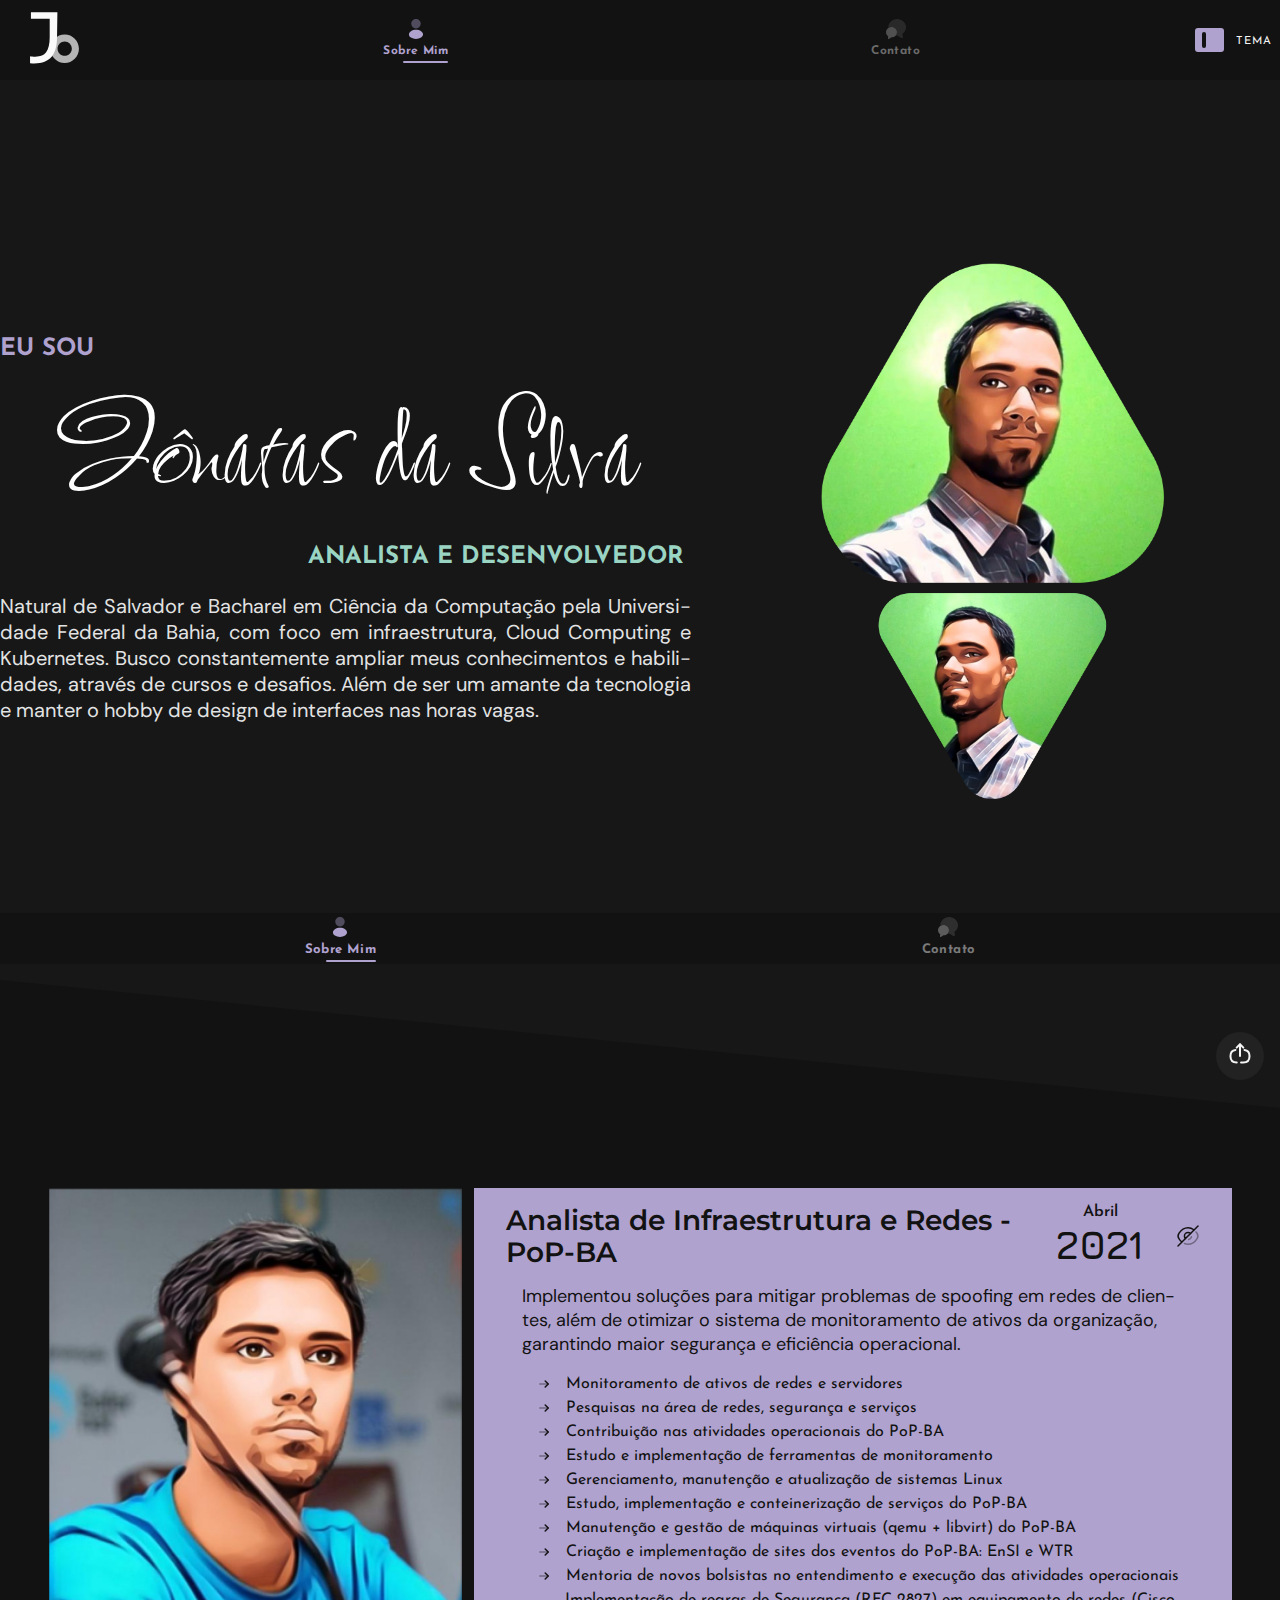
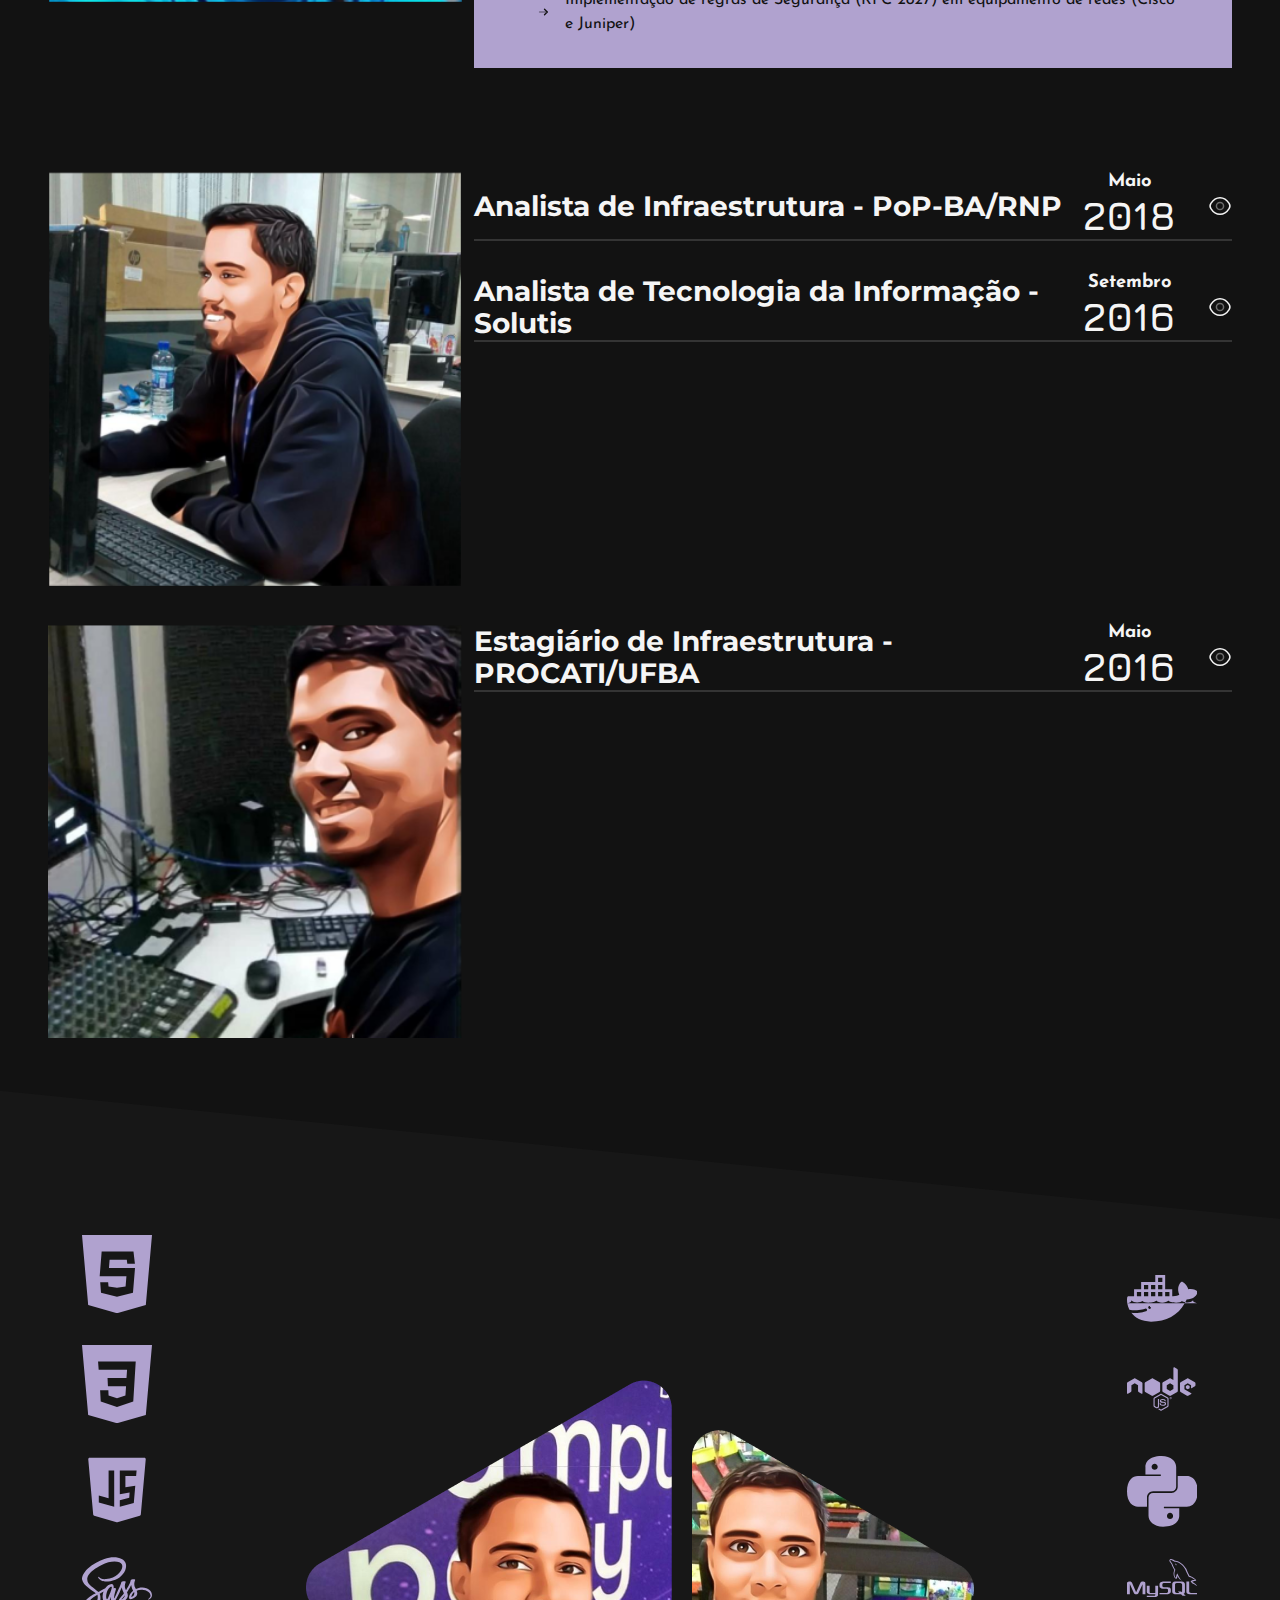
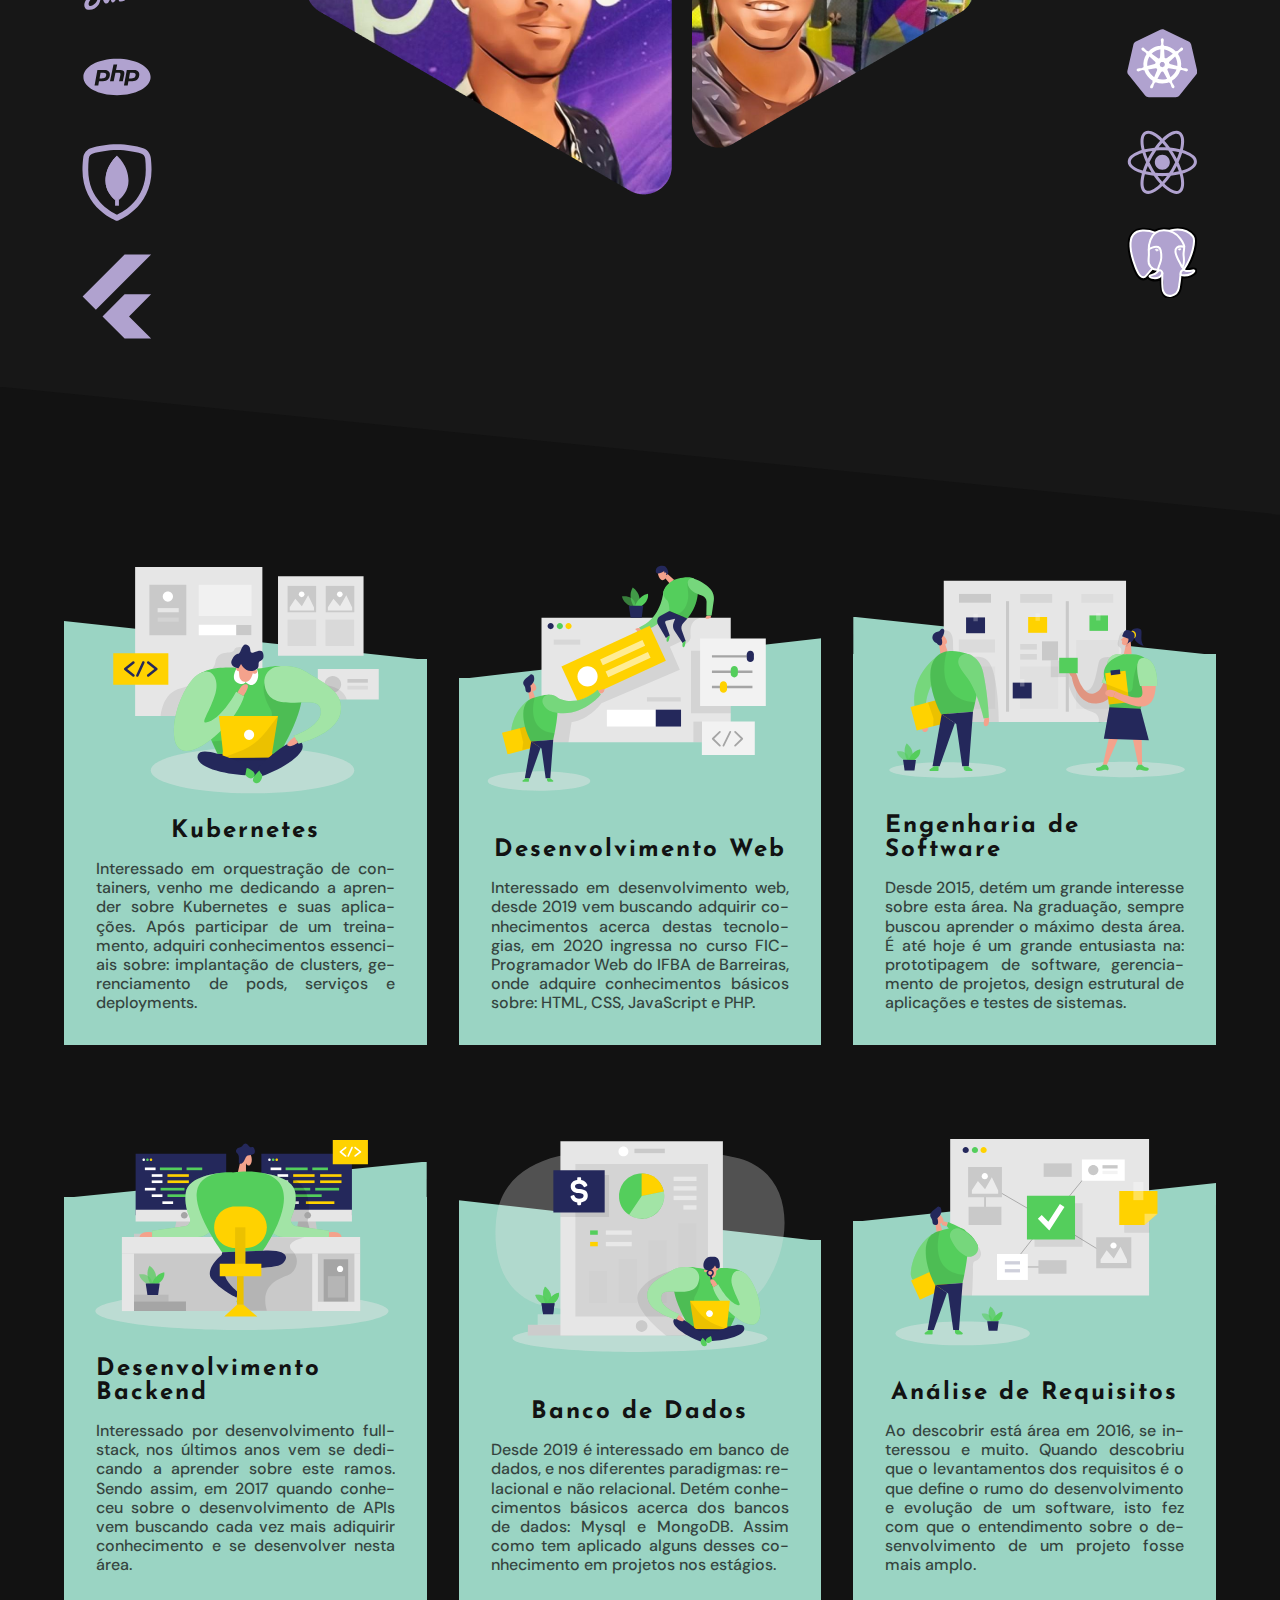
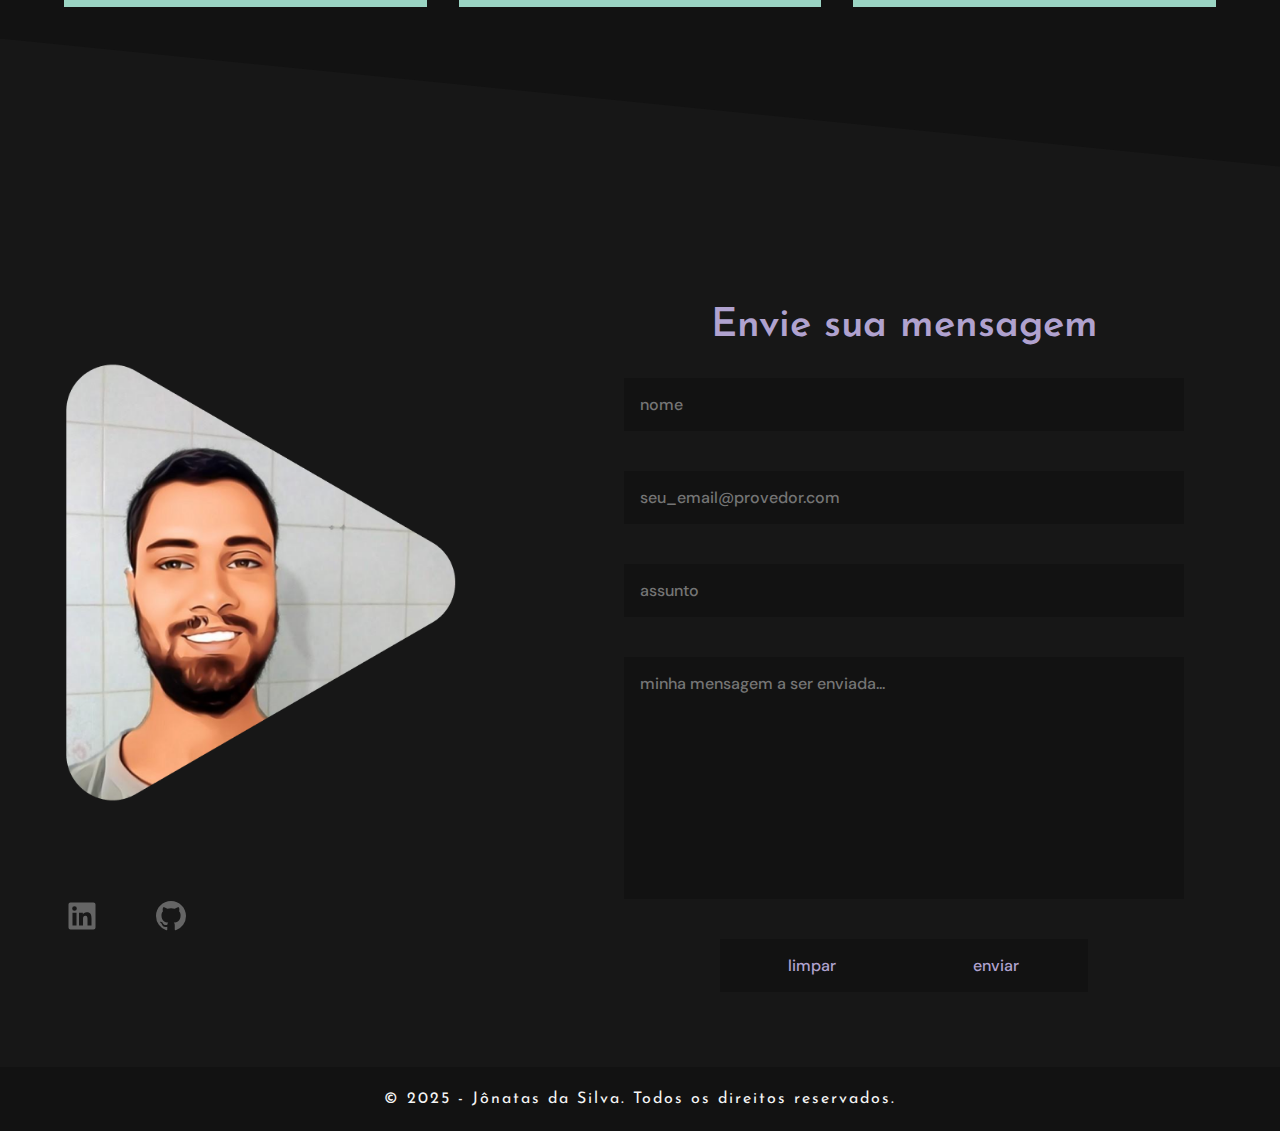
==== commit c62c558f: "corrige erro textual" ====
--- a/index.html
+++ b/index.html
@@ -77,7 +77,7 @@
             <h3>EU SOU</h3>
             <h1>Jônatas da Silva</h1>
             <strong>ANALISTA E DESENVOLVEDOR</strong>
-            <p>Natural de Salvador e Bacharel em Ciência da Computação pela Universidade Federal da Bahia, com foco em infraestrutura, Cloud Computing e Kubernetes. Busco constantemente ampliar meus conhecimentos e habilidades, através de cursos e desafios. Além de ser um amante da tecnologia e detém o hobby do design de interfaces nas horas vagas.</p>
+            <p>Natural de Salvador e Bacharel em Ciência da Computação pela Universidade Federal da Bahia, com foco em infraestrutura, Cloud Computing e Kubernetes. Busco constantemente ampliar meus conhecimentos e habilidades, através de cursos e desafios. Além de ser um amante da tecnologia e manter o hobby de design de interfaces nas horas vagas.</p>
           </div>
           <div class="fotos">
             <img id="top" src="assets/images/image/perfil-top.png" alt="Jônatas da Silva">
@@ -415,48 +415,6 @@
                     </li>
                   </ul>
                 </dd>
-               <!-- <dt class="exp-5">
-                  <h2>Projeto: Ferramentas Computacionais no Ensino da Matemática</h2>
-                  <div class="interation">
-                    <div class="data">
-                      <h3>Fevereiro</h3>
-                      <strong>2014</strong>
-                    </div>
-                    <div class="icons">
-                      <svg width="24" height="24" viewBox="0 0 24 24" fill="none" stroke="currentcolor" xmlns="http://www.w3.org/2000/svg" class="exp-5 esconder" onclick="showExperiences('exp-5')">
-                        <path d="M14.53 9.47004L9.47001 14.53C8.82001 13.88 8.42001 12.99 8.42001 12C8.42001 10.02 10.02 8.42004 12 8.42004C12.99 8.42004 13.88 8.82004 14.53 9.47004Z" stroke="currentcolor" stroke-width="1.5" stroke-linecap="round" stroke-linejoin="round"/>
-                        <path d="M17.82 5.76998C16.07 4.44998 14.07 3.72998 12 3.72998C8.47 3.72998 5.18 5.80998 2.89 9.40998C1.99 10.82 1.99 13.19 2.89 14.6C3.68 15.84 4.6 16.91 5.6 17.77" stroke="currentcolor" stroke-width="1.5" stroke-linecap="round" stroke-linejoin="round"/>
-                        <path opacity="0.4" d="M8.42001 19.5301C9.56001 20.0101 10.77 20.2701 12 20.2701C15.53 20.2701 18.82 18.1901 21.11 14.5901C22.01 13.1801 22.01 10.8101 21.11 9.40005C20.78 8.88005 20.42 8.39005 20.05 7.93005" stroke="currentcolor" stroke-width="1.5" stroke-linecap="round" stroke-linejoin="round"/>
-                        <path opacity="0.4" d="M15.51 12.7C15.25 14.11 14.1 15.26 12.69 15.52" stroke="currentcolor" stroke-width="1.5" stroke-linecap="round" stroke-linejoin="round"/>
-                        <path d="M9.47 14.53L2 22" stroke="currentcolor" stroke-width="1.5" stroke-linecap="round" stroke-linejoin="round"/>
-                        <path d="M22 2L14.53 9.47" stroke="currentcolor" stroke-width="1.5" stroke-linecap="round" stroke-linejoin="round"/>
-                      </svg>
-                      <svg width="24" height="24" viewBox="0 0 24 24" fill="none" stroke="currentcolor" xmlns="http://www.w3.org/2000/svg" class="exp-5 mostrar show" onclick="showExperiences('exp-5')">
-                        <path opacity="0.4" d="M15.58 12C15.58 13.98 13.98 15.58 12 15.58C10.02 15.58 8.42001 13.98 8.42001 12C8.42001 10.02 10.02 8.42004 12 8.42004C13.98 8.42004 15.58 10.02 15.58 12Z" stroke="currentcolor" stroke-width="1.5" stroke-linecap="round" stroke-linejoin="round"/>
-                        <path d="M12 20.27C15.53 20.27 18.82 18.19 21.11 14.59C22.01 13.18 22.01 10.81 21.11 9.39997C18.82 5.79997 15.53 3.71997 12 3.71997C8.47 3.71997 5.18 5.79997 2.89 9.39997C1.99 10.81 1.99 13.18 2.89 14.59C5.18 18.19 8.47 20.27 12 20.27Z" stroke="currentcolor" stroke-width="1.5" stroke-linecap="round" stroke-linejoin="round"/>
-                      </svg>
-                    </div>
-                  </div>
-                </dt>
-                <dd class="exp-5">
-                  <p>Ingressa, pela primeira vez, como bolsista em um projeto da Pró-Reitoria de Ações Afirmativas (PROAE) da UFBA, onde adquiriu conhecimentos sobre:</p>
-                  <ul>
-                    <li>
-                      <svg width="12" height="12" viewBox="0 0 12 12" fill="none" xmlns="http://www.w3.org/2000/svg">
-                        <path d="M7.215 2.96497L10.25 5.99997L7.215 9.03496" stroke="currentcolor" stroke-width="1.5" stroke-miterlimit="10" stroke-linecap="round" stroke-linejoin="round"/>
-                        <path opacity="0.4" d="M1.75 6H10.165" stroke="currentcolor" stroke-width="1.5" stroke-miterlimit="10" stroke-linecap="round" stroke-linejoin="round"/>
-                      </svg>
-                      <span>Criação de artigos científicos com LaTeX</span>
-                    </li>
-                    <li>
-                      <svg width="12" height="12" viewBox="0 0 12 12" fill="none" xmlns="http://www.w3.org/2000/svg">
-                        <path d="M7.215 2.96497L10.25 5.99997L7.215 9.03496" stroke="currentcolor" stroke-width="1.5" stroke-miterlimit="10" stroke-linecap="round" stroke-linejoin="round"/>
-                        <path opacity="0.4" d="M1.75 6H10.165" stroke="currentcolor" stroke-width="1.5" stroke-miterlimit="10" stroke-linecap="round" stroke-linejoin="round"/>
-                      </svg>
-                      <span>Ferramentas matématicas para auxílio na construção de artigos científicos</span>
-                    </li>
-                  </ul>
-                </dd>-->
               </dl>
             </section>
           </div>
@@ -512,11 +470,6 @@
                 <path d="M50.0791 0.476814C49.1951 0.521348 48.3289 0.740534 47.5315 1.12151L12.7665 17.7326C11.8667 18.1623 11.0761 18.7875 10.4534 19.5619C9.83068 20.3362 9.39186 21.2398 9.16954 22.2054L0.592803 59.518C0.394754 60.3777 0.372589 61.2681 0.527622 62.1364C0.682654 63.0048 1.01173 63.8334 1.49538 64.5734C1.61266 64.7543 1.73878 64.9294 1.87331 65.098L25.9362 95.0166C26.5591 95.7908 27.3498 96.4158 28.2496 96.8453C29.1494 97.2748 30.1352 97.4978 31.1338 97.4976L69.7225 97.4887C70.7207 97.4894 71.7063 97.2672 72.6061 96.8384C73.5059 96.4097 74.2968 95.7855 74.9201 95.0121L98.9741 65.0891C99.5973 64.3146 100.036 63.4107 100.259 62.4446C100.481 61.4786 100.481 60.4752 100.259 59.5092L91.669 22.1966C91.4467 21.2309 91.0078 20.3273 90.3851 19.553C89.7624 18.7786 88.9718 18.1534 88.072 17.7237L53.3026 1.12151C52.2995 0.642271 51.1911 0.420589 50.0791 0.476814Z" fill="currentcolor"/>
                 <path d="M50.4246 13.1748C49.2754 13.1749 48.3437 14.21 48.3438 15.4868C48.3438 15.5064 48.3478 15.5252 48.3482 15.5446C48.3465 15.7181 48.3382 15.9271 48.3438 16.0782C48.3712 16.8146 48.5317 17.3783 48.6284 18.0567C48.8034 19.5089 48.9501 20.7127 48.8596 21.8316C48.7715 22.2535 48.4608 22.6394 48.1837 22.9076L48.1348 23.7879C46.8861 23.8914 45.629 24.0808 44.3733 24.3659C38.9704 25.5927 34.3185 28.3758 30.7768 32.1334C30.547 31.9767 30.145 31.6882 30.0254 31.5999C29.6539 31.6501 29.2784 31.7647 28.7894 31.4799C27.8582 30.853 27.01 29.9878 25.9838 28.9455C25.5136 28.4469 25.173 27.9722 24.6144 27.4916C24.4875 27.3825 24.2939 27.2349 24.152 27.1226C23.7152 26.7743 23.2 26.5927 22.7025 26.5757C22.0628 26.5538 21.447 26.8039 21.0441 27.3093C20.3277 28.2079 20.557 29.5812 21.5554 30.3772C21.5655 30.3853 21.5763 30.3915 21.5865 30.3994C21.7237 30.5106 21.8917 30.6531 22.0178 30.7462C22.6106 31.184 23.1522 31.408 23.7429 31.7555C24.9874 32.5241 26.0191 33.1614 26.8375 33.9297C27.157 34.2704 27.2129 34.8706 27.2554 35.1302L27.9223 35.726C24.3521 41.099 22.6997 47.7357 23.6762 54.4979L22.8048 54.7513C22.5751 55.0479 22.2505 55.5146 21.9111 55.6539C20.8404 55.9911 19.6354 56.115 18.1807 56.2675C17.4977 56.3243 16.9084 56.2904 16.1843 56.4275C16.025 56.4577 15.8029 56.5156 15.6286 56.5565C15.6225 56.5578 15.6168 56.5596 15.6108 56.5609C15.6013 56.5631 15.5888 56.5677 15.5797 56.5698C14.3532 56.8662 13.5653 57.9935 13.819 59.1042C14.0727 60.2151 15.2707 60.8907 16.5045 60.6248C16.5134 60.6227 16.5263 60.6224 16.5356 60.6203C16.5495 60.6171 16.5618 60.6104 16.5756 60.607C16.7476 60.5692 16.9631 60.5272 17.1136 60.4869C17.8255 60.2963 18.341 60.0163 18.981 59.7711C20.3578 59.2773 21.4982 58.8648 22.6091 58.704C23.0731 58.6677 23.562 58.9903 23.8052 59.1264L24.7122 58.9708C26.7994 65.442 31.1737 70.6725 36.7125 73.9545L36.3346 74.8615C36.4708 75.2137 36.621 75.6903 36.5196 76.0381C36.1157 77.0854 35.4239 78.1909 34.6361 79.4234C34.2547 79.9927 33.8643 80.4346 33.5201 81.0862C33.4378 81.2422 33.3329 81.4817 33.2534 81.6465C32.7185 82.7907 33.1108 84.1086 34.1381 84.6032C35.1719 85.1009 36.4551 84.576 37.0104 83.4294C37.0113 83.4278 37.0141 83.4266 37.0148 83.4249C37.0154 83.4237 37.0143 83.4217 37.0148 83.4205C37.0939 83.2579 37.206 83.0443 37.2727 82.8914C37.5675 82.216 37.6656 81.6372 37.873 80.984C38.4235 79.601 38.726 78.1499 39.4839 77.2457C39.6915 76.9981 40.0298 76.9029 40.3806 76.809L40.8519 75.9553C45.6806 77.8088 51.0856 78.3061 56.4848 77.0802C57.7165 76.8006 58.9056 76.4386 60.0551 76.0042C60.1876 76.2392 60.4337 76.6908 60.4997 76.8045C60.8562 76.9205 61.2453 76.9804 61.5624 77.4492C62.1294 78.418 62.5172 79.5641 62.9896 80.9484C63.197 81.6016 63.2994 82.1805 63.5943 82.8558C63.6615 83.0098 63.773 83.2265 63.8522 83.3894C64.4063 84.5397 65.6936 85.0664 66.7289 84.5676C67.756 84.0728 68.1488 82.755 67.6137 81.6109C67.5341 81.4461 67.4248 81.2066 67.3424 81.0507C66.9982 80.3991 66.6079 79.9616 66.2264 79.3922C65.4386 78.1598 64.7852 77.136 64.3813 76.0887C64.2124 75.5485 64.4098 75.2126 64.5413 74.8616C64.4625 74.7712 64.2939 74.2611 64.1945 74.0212C69.9508 70.6224 74.1965 65.1969 76.1904 58.9308C76.4597 58.9731 76.9276 59.0559 77.0796 59.0864C77.3926 58.88 77.6803 58.6107 78.2446 58.6551C79.3555 58.8158 80.4958 59.2285 81.8727 59.7222C82.5127 59.9674 83.0282 60.2519 83.7401 60.4425C83.8905 60.4828 84.1061 60.5203 84.2781 60.5581C84.2919 60.5615 84.3041 60.5682 84.3181 60.5714C84.3274 60.5735 84.3403 60.5738 84.3492 60.5759C85.5831 60.8415 86.7813 60.1663 87.0347 59.0553C87.2881 57.9445 86.5006 56.8169 85.274 56.5209C85.0956 56.4804 84.8426 56.4115 84.6693 56.3786C83.9453 56.2415 83.356 56.2753 82.673 56.2186C81.2182 56.0661 80.0133 55.9422 78.9426 55.605C78.5061 55.4357 78.1955 54.9162 78.0445 54.7024L77.2041 54.4579C77.6398 51.3058 77.5223 48.0253 76.7684 44.7429C76.0074 41.43 74.6626 38.4 72.8691 35.7304C73.0846 35.5345 73.4917 35.174 73.6071 35.068C73.6409 34.6946 73.6119 34.3031 73.9984 33.8897C74.8167 33.1213 75.8485 32.4841 77.093 31.7155C77.6837 31.368 78.2297 31.144 78.8226 30.7062C78.9566 30.6072 79.1397 30.4505 79.2805 30.3372C80.2787 29.5409 80.5085 28.1677 79.7918 27.2693C79.0752 26.3709 77.6865 26.2863 76.6884 27.0826C76.5463 27.1951 76.3535 27.3419 76.226 27.4516C75.6673 27.9322 75.3223 28.4069 74.8521 28.9055C73.8259 29.9478 72.9777 30.8174 72.0465 31.4443C71.643 31.6792 71.052 31.5979 70.7838 31.5821L69.9924 32.1468C65.4795 27.4145 59.335 24.389 52.7189 23.8012C52.7004 23.524 52.6761 23.0228 52.67 22.872C52.3991 22.6128 52.0719 22.3915 51.9897 21.8316C51.8992 20.7127 52.0503 19.5089 52.2253 18.0567C52.322 17.3783 52.4825 16.8146 52.5099 16.0782C52.5161 15.9108 52.5061 15.6678 52.5055 15.4868C52.5053 14.21 51.5738 13.1747 50.4246 13.1748ZM47.8191 29.3145L47.2011 40.23L47.1567 40.2522C47.1152 41.2287 46.3115 42.0085 45.3248 42.0085C44.9206 42.0085 44.5476 41.8787 44.2444 41.6572L44.2266 41.6661L35.2764 35.3214C38.0272 32.6165 41.5456 30.6176 45.6005 29.6969C46.3412 29.5287 47.0816 29.404 47.8191 29.3145ZM53.0346 29.3145C57.7687 29.8968 62.1468 32.0404 65.5017 35.3258L56.6093 41.6306L56.5782 41.6172C55.7889 42.1937 54.6769 42.0507 54.0616 41.2793C53.8096 40.9633 53.6774 40.5918 53.6615 40.2167L53.6526 40.2122L53.0346 29.3145ZM32.0307 39.3986L40.2028 46.7081L40.1939 46.7526C40.9315 47.3938 41.0403 48.5066 40.4251 49.278C40.1731 49.594 39.8358 49.806 39.4736 49.905L39.4647 49.9405L28.9894 52.9639C28.4563 48.0887 29.6053 43.3497 32.0307 39.3986ZM68.7608 39.403C69.975 41.3711 70.8945 43.5692 71.4419 45.9523C71.9827 48.3067 72.1184 50.657 71.8954 52.9284L61.3668 49.8961L61.3579 49.8516C60.415 49.5939 59.8356 48.6349 60.0551 47.6729C60.145 47.2789 60.3542 46.9455 60.6376 46.6992L60.6331 46.677L68.7608 39.403ZM48.7484 47.2728H52.0964L54.1772 49.8738L53.4303 53.1196L50.4246 54.5646L47.4101 53.1151L46.6631 49.8694L48.7484 47.2728ZM59.4816 56.1741C59.6238 56.1669 59.7655 56.1797 59.9039 56.2052L59.9217 56.183L70.7571 58.0148C69.1714 62.47 66.137 66.3296 62.0826 68.9125L57.8765 58.7529L57.8898 58.7351C57.5034 57.8373 57.8901 56.7845 58.779 56.3564C59.0066 56.2468 59.2444 56.1861 59.4816 56.1741ZM41.2832 56.2186C42.1101 56.2302 42.8518 56.8041 43.0439 57.6458C43.1339 58.0398 43.0901 58.4303 42.9417 58.7751L42.9728 58.8151L38.8111 68.8725C34.9202 66.3757 31.8211 62.6373 30.1632 58.0504L40.9053 56.2275L40.9231 56.2497C41.0432 56.2276 41.1651 56.2169 41.2832 56.2186ZM50.3579 60.6248C50.646 60.6142 50.9382 60.6733 51.2161 60.8071C51.5802 60.9824 51.8615 61.2585 52.0386 61.5896H52.0786L57.3741 71.1578C56.6868 71.3882 55.9803 71.5851 55.2577 71.7492C51.2078 72.6687 47.1707 72.3901 43.5152 71.1445L48.7973 61.594H48.8062C49.1232 61.0015 49.7243 60.648 50.3579 60.6248Z" fill="white" stroke="white" stroke-width="0.0355697"/>
               </svg>
-              <!--<svg width="100" height="100" viewBox="0 0 100 100" fill="currentcolor" xmlns="http://www.w3.org/2000/svg">
-                <path d="M50 29.3501C23.8062 29.3501 2.30833 49.4084 0 75.0001H100C97.6917 49.4084 76.1937 29.3501 50 29.3501ZM69.1229 56.4147C69.1229 54.1147 70.9875 52.2501 73.2875 52.2501C75.5875 52.2501 77.4521 54.1147 77.4521 56.4147C77.4521 58.7147 75.5875 60.5793 73.2875 60.5793C70.9875 60.5793 69.1229 58.7147 69.1229 56.4147ZM26.7125 60.5793C24.4125 60.5793 22.5479 58.7147 22.5479 56.4147C22.5479 54.1147 24.4125 52.2501 26.7125 52.2501C29.0125 52.2501 30.8771 54.1147 30.8771 56.4147C30.8771 58.7147 29.0125 60.5793 26.7125 60.5793Z"/>
-                <path d="M70.9125 40.2355C70.6209 40.2355 70.3271 40.1625 70.0584 40.0063C69.2396 39.5334 68.9605 38.4875 69.4313 37.6688L80.2584 18.9021C80.7313 18.0813 81.7771 17.8 82.5959 18.275C83.4146 18.748 83.6938 19.7938 83.223 20.6125L72.3959 39.3792C72.0792 39.9292 71.5042 40.2355 70.9125 40.2355Z"/>
-                <path d="M29.0876 40.2355C28.4959 40.2355 27.9209 39.9271 27.6042 39.3792L16.7792 20.6125C16.3063 19.7938 16.5876 18.748 17.4042 18.275C18.2209 17.8 19.2688 18.0813 19.7417 18.9021L30.5688 37.6688C31.0417 38.4896 30.7605 39.5355 29.9417 40.0063C29.673 40.1625 29.3792 40.2355 29.0876 40.2355Z"/>
-              </svg>-->
               <svg width="94" height="85" viewBox="0 0 94 85" fill="currentcolor" xmlns="http://www.w3.org/2000/svg">
                 <path fill-rule="evenodd" clip-rule="evenodd" d="M66.1094 0.968796C64.55 0.916362 62.9178 1.18823 61.2812 1.7188C58.0082 2.77993 54.5784 4.84782 51.0586 7.71098C49.6792 8.83306 48.2872 10.1157 46.8906 11.4766C45.5248 10.1503 44.1615 8.90204 42.8125 7.80473C39.2955 4.94386 35.875 2.87518 32.6094 1.81645C29.3438 0.757723 26.0944 0.724917 23.4258 2.26567C20.7571 3.80642 19.1612 6.63476 18.4453 9.99223C17.7294 13.3497 17.8082 17.348 18.5273 21.8243C18.7771 23.3791 19.1333 25.0102 19.5391 26.6719C18.0142 27.1341 16.5334 27.62 15.1602 28.1563C11.016 29.7749 7.58689 31.7114 5.08984 34.0157C2.59279 36.32 0.980469 39.1167 0.980469 42.1875C0.980469 45.2584 2.59279 48.0512 5.08984 50.3555C7.58689 52.6598 11.016 54.6002 15.1602 56.2188C16.6285 56.7923 18.2182 57.3087 19.8594 57.7969C19.2691 60.0026 18.7908 62.143 18.4648 64.1719C17.7452 68.6518 17.6692 72.6506 18.3867 76.0157C19.1043 79.3808 20.701 82.2251 23.3828 83.7735C26.0647 85.3219 29.3285 85.2838 32.6016 84.2227C35.8746 83.1616 39.3005 81.0976 42.8203 78.2344C44.187 77.1227 45.5695 75.8545 46.9531 74.5079C48.344 75.8626 49.732 77.1367 51.1055 78.254C54.6225 81.1148 58.0469 83.1796 61.3125 84.2383C64.5781 85.2971 67.8274 85.3299 70.4961 83.7891C73.1648 82.2484 74.7567 79.42 75.4727 76.0625C76.1886 72.7051 76.1097 68.7107 75.3906 64.2344C75.0638 62.2 74.5852 60.0525 73.9922 57.8399C75.6875 57.3398 77.3275 56.8095 78.8398 56.2188C82.984 54.6002 86.4131 52.6598 88.9102 50.3555C91.4072 48.0512 93.0195 45.2584 93.0195 42.1875C93.0195 39.1167 91.4072 36.32 88.9102 34.0157C86.4131 31.7114 82.984 29.7749 78.8398 28.1563C77.4469 27.6123 75.9434 27.12 74.3945 26.6524C74.8035 24.9805 75.1667 23.3377 75.418 21.7735C76.1376 17.2937 76.2136 13.2909 75.4961 9.92583C74.7786 6.56073 73.178 3.72029 70.4961 2.17192C69.1552 1.39774 67.6687 1.02123 66.1094 0.968796ZM65.9258 5.03911C66.9043 5.06587 67.7391 5.29872 68.4531 5.71098C69.8812 6.5355 70.9368 8.14023 71.5 10.7813C72.0632 13.4224 72.0437 16.9907 71.3789 21.129C71.1513 22.5458 70.8208 24.0474 70.4453 25.586C66.3543 24.6014 61.8715 23.8708 57.0938 23.4415C54.6953 20.1187 52.2308 17.0916 49.7461 14.4063C51.0604 13.1234 52.3661 11.9235 53.6406 10.8868C56.8921 8.24191 59.9703 6.44224 62.5391 5.60942C63.8235 5.19301 64.9473 5.01235 65.9258 5.03911ZM27.9727 5.05083C28.9568 5.02335 30.083 5.20353 31.3711 5.62114C33.9473 6.45636 37.0309 8.25524 40.2852 10.9024C41.5341 11.9183 42.8106 13.0953 44.0977 14.3477C41.5946 17.055 39.1097 20.1083 36.6953 23.461C31.9378 23.8982 27.4732 24.6327 23.4023 25.6211C23.0297 24.0911 22.6991 22.5972 22.4727 21.1875C21.8073 17.0457 21.7907 13.4769 22.3555 10.8282C22.9203 8.17949 23.9845 6.56265 25.4258 5.73051C26.1464 5.31445 26.9885 5.0783 27.9727 5.05083ZM46.9531 17.2852C48.5823 19.0582 50.2119 20.9984 51.8281 23.086C50.2401 23.0198 48.6326 22.9805 47 22.9805C45.3349 22.9805 43.6968 23.021 42.0781 23.0899C43.6947 21.0007 45.3235 19.0595 46.9531 17.2852ZM47 27.0196C49.7198 27.0196 52.3707 27.1313 54.9492 27.3204C56.7235 29.8687 58.4573 32.5722 60.1094 35.4336C61.561 37.9479 62.8747 40.4584 64.0703 42.9375C62.862 45.4496 61.5264 47.994 60.0547 50.543C58.7592 52.7868 57.4064 54.9179 56.0312 56.9727C53.1186 57.2161 50.1006 57.3516 47 57.3516C43.8247 57.3516 40.7389 57.2081 37.7617 56.9532C36.4095 54.928 35.0795 52.8291 33.8047 50.6211C32.3364 48.0779 31.0072 45.5382 29.8008 43.0313C31.0122 40.5102 32.3474 37.9564 33.8242 35.3985C35.4676 32.552 37.1964 29.8642 38.9609 27.3282C41.5672 27.1349 44.2489 27.0196 47 27.0196ZM60.0977 27.8204C63.3946 28.2317 66.4902 28.8029 69.3711 29.4883C68.5163 32.2906 67.4633 35.2177 66.1875 38.2383C65.3591 36.6415 64.5012 35.0392 63.5742 33.4336C62.4508 31.4879 61.2808 29.6329 60.0977 27.8204ZM33.6875 27.8516C32.5293 29.6302 31.3897 31.4492 30.2891 33.3555C29.3502 34.9817 28.4744 36.6055 27.6367 38.2227C26.3719 35.2202 25.3253 32.3098 24.4766 29.5235C27.336 28.8368 30.4135 28.2677 33.6875 27.8516ZM73.3281 30.5508C74.7459 30.9798 76.1151 31.4275 77.3711 31.918C81.1914 33.4101 84.2133 35.177 86.1719 36.9844C88.1304 38.7918 88.9805 40.5154 88.9805 42.1875C88.9805 43.8597 88.1304 45.5833 86.1719 47.3907C84.2133 49.1981 81.1914 50.965 77.3711 52.4571C75.9754 53.0022 74.4419 53.4965 72.8477 53.9649C71.7104 50.4473 70.2588 46.7776 68.5312 43.0313C70.5176 38.7302 72.1222 34.5366 73.3281 30.5508ZM20.6055 30.5704C21.7976 34.5164 23.3816 38.6683 25.3398 42.9258C23.6009 46.694 22.1422 50.3846 21 53.9219C19.4619 53.4659 17.9804 52.9849 16.6289 52.4571C12.8086 50.965 9.7867 49.1981 7.82812 47.3907C5.86955 45.5833 5.01953 43.8597 5.01953 42.1875C5.01953 40.5154 5.86955 38.7918 7.82812 36.9844C9.7867 35.177 12.8086 33.4101 16.6289 31.918C17.8655 31.435 19.2118 30.9937 20.6055 30.5704ZM47 33C41.5008 33 37 37.5009 37 43C37 48.4992 41.5008 53 47 53C52.4992 53 57 48.4992 57 43C57 37.5009 52.4992 33 47 33ZM27.6836 47.7305C28.525 49.3558 29.4001 50.9866 30.3438 52.6211C31.0821 53.9 31.8361 55.1448 32.6016 56.3672C29.9156 55.9948 27.3625 55.5233 24.9648 54.9649C25.7273 52.6297 26.6395 50.2056 27.6836 47.7305ZM66.2383 47.7305C67.2866 50.2115 68.1992 52.6394 68.9648 54.9805C66.5596 55.5382 63.9986 56.0082 61.3047 56.379C62.0801 55.1416 62.846 53.8812 63.5938 52.586C64.5305 50.9635 65.4022 49.3439 66.2383 47.7305ZM23.8125 58.8477C27.4321 59.7052 31.3554 60.3639 35.5156 60.793C38.2928 64.8098 41.1859 68.419 44.0977 71.5743C42.7956 72.8438 41.5051 74.0352 40.2422 75.0625C36.9908 77.7074 33.9087 79.5032 31.3398 80.336C28.771 81.1688 26.8539 81.0589 25.4258 80.2344C23.9977 79.4099 22.946 77.8052 22.3828 75.1641C21.8197 72.523 21.8352 68.9586 22.5 64.8204C22.8016 62.943 23.2523 60.9328 23.8125 58.8477ZM70.1211 58.8633C70.686 60.9611 71.138 62.9787 71.4414 64.8672C72.1068 69.0091 72.1234 72.5779 71.5586 75.2266C70.9938 77.8753 69.9374 79.496 68.4961 80.3282C67.0548 81.1603 65.1192 81.2689 62.543 80.4336C59.9667 79.5984 56.8832 77.7995 53.6289 75.1524C52.3569 74.1177 51.0575 72.9166 49.7461 71.6368C52.6773 68.4692 55.5909 64.8416 58.3867 60.8008C62.5574 60.3745 66.4916 59.7198 70.1211 58.8633ZM40.7344 61.2032C42.7879 61.3151 44.8685 61.3907 47 61.3907C49.061 61.3907 51.0741 61.3196 53.0625 61.2149C51.0299 63.9572 48.9581 66.4503 46.8945 68.6954C44.8322 66.4455 42.7643 63.948 40.7344 61.2032Z"/>
               </svg>
@@ -540,9 +493,6 @@
                 </clipPath>
                 </defs>
               </svg>                               
-              <!--<svg width="80" height="100" viewBox="0 0 80 100" fill="currentcolor" xmlns="http://www.w3.org/2000/svg">
-                <path d="M46.4968 0C52.1019 12.7286 26.4013 20.5893 24.0127 31.1926C21.8232 40.9364 39.2834 52.2585 39.2994 52.2585C36.6481 48.2266 34.6975 44.9058 32.0382 38.6313C27.5398 28.0202 59.4347 18.4171 46.4968 0ZM63.5669 17.6279C63.5669 17.6279 41.0191 19.05 39.8726 33.1929C39.3631 39.4908 45.8041 42.8039 45.9873 47.3827C46.1385 51.1255 42.1656 54.2589 42.1656 54.2589C42.1656 54.2589 49.3949 52.9071 51.6561 47.1952C54.164 40.8582 46.7675 36.5763 47.5159 31.5052C48.2325 26.6528 63.5669 17.6279 63.5669 17.6279ZM28.1529 50.3207C28.1529 50.3207 7.51592 50.0316 7.51592 55.7591C7.51592 61.7445 34.5303 62.1899 53.8217 58.5096C53.8217 58.5096 58.949 55.0481 60.3185 53.7588C47.6752 56.2905 18.8535 56.5717 18.8535 54.3839C18.8535 52.3679 28.1529 50.3207 28.1529 50.3207ZM67.8344 50.3207C65.8121 50.477 63.6306 51.2428 61.6561 52.6336C66.3057 51.6491 70.2548 54.4777 70.2548 57.6969C70.2548 64.9481 59.5541 71.7617 59.5541 71.7617C59.5541 71.7617 76.1147 69.9177 76.1147 58.0095C76.1147 52.6024 72.285 49.9769 67.8344 50.3207ZM23.1847 61.4475C20.0159 61.4475 15.2866 63.8854 15.2866 66.1983C15.2866 70.8475 39.1083 74.4262 56.7516 67.6361L50.6369 63.948C38.6783 67.7064 16.6561 66.4796 23.1847 61.4475ZM26.1147 71.8868C21.7755 71.8868 18.9172 74.4575 18.9172 76.3875C18.9172 82.3572 44.8328 82.9589 55.0955 76.8876L48.5987 72.8244C40.9315 76.0046 21.6879 76.4891 26.1147 71.8868ZM11.6561 77.2626C4.58599 77.122 0 80.2397 0 82.826C0 96.5783 72.3567 95.9454 72.3567 81.8884C72.3567 79.5521 69.6099 78.4191 68.5987 77.8877C74.5143 91.3274 9.36306 90.257 9.36306 82.326C9.36306 80.521 14.1561 78.7941 18.5987 79.638L14.8408 77.5127C13.7341 77.3486 12.6672 77.2861 11.6561 77.2626ZM80 86.5141C68.9968 96.7502 41.1147 100.462 13.0573 94.1404C41.1067 105.408 79.8647 99.0865 80 86.5141Z"/>
-              </svg>-->
             </div>
           </div>
         </section>
@@ -655,26 +605,6 @@
         <span class="name_section">Sobre Mim</span>
         <div class="mark"></div>
       </a>
-      <!--<a href="#servicos" class="item">
-        <svg width="24" height="24" viewBox="0 0 24 24" fill="currentcolor" xmlns="http://www.w3.org/2000/svg">
-          <path d="M10 9.08V6.25C9.59 6.25 9.25 5.91 9.25 5.5V3.25H7C2.59 3.25 1.25 4.59 1.25 9V9.5C1.25 9.91 1.59 10.25 2 10.25C2.96 10.25 3.75 11.04 3.75 12C3.75 12.96 2.96 13.75 2 13.75C1.59 13.75 1.25 14.09 1.25 14.5V15C1.25 19.41 2.59 20.75 7 20.75H9.25V18.5C9.25 18.09 9.59 17.75 10 17.75V14.92C9.59 14.92 9.25 14.58 9.25 14.17V9.83C9.25 9.42 9.59 9.08 10 9.08Z"/>
-          <path opacity="0.4" d="M20.25 12.5C20.25 13.46 21.04 14.25 22 14.25C22.41 14.25 22.75 14.59 22.75 15C22.75 19.41 21.41 20.75 17 20.75H10.75V18.5C10.75 18.09 10.41 17.75 10 17.75V14.92C10.41 14.92 10.75 14.58 10.75 14.17V9.83C10.75 9.42 10.41 9.08 10 9.08V6.25C10.41 6.25 10.75 5.91 10.75 5.5V3.25H17C21.41 3.25 22.75 4.59 22.75 9V10C22.75 10.41 22.41 10.75 22 10.75C21.04 10.75 20.25 11.54 20.25 12.5Z"/>
-        </svg>
-        <span class="name_section">Serviços</span>
-        <div class="mark"></div>
-      </a>-->
-      <!--<a href="#projetos" class="item">
-        <svg width="24" height="24" viewBox="0 0 24 24" fill="currentcolor" xmlns="http://www.w3.org/2000/svg">
-          <g opacity="0.7">
-            <path opacity="0.4" d="M21.6599 10.44L20.6799 14.62C19.8399 18.23 18.1799 19.69 15.0599 19.39C14.5599 19.35 14.0199 19.26 13.4399 19.12L11.7599 18.72C7.58994 17.73 6.29994 15.67 7.27994 11.49L8.25994 7.30001C8.45994 6.45001 8.69994 5.71001 8.99994 5.10001C10.1699 2.68001 12.1599 2.03001 15.4999 2.82001L17.1699 3.21001C21.3599 4.19001 22.6399 6.26001 21.6599 10.44Z"/>
-            <path d="M15.0601 19.39C14.4401 19.81 13.6601 20.16 12.7101 20.47L11.1301 20.99C7.1601 22.27 5.0701 21.2 3.7801 17.23L2.5001 13.28C1.2201 9.30998 2.2801 7.20998 6.2501 5.92998L7.8301 5.40998C8.2401 5.27998 8.6301 5.16998 9.0001 5.09998C8.7001 5.70998 8.4601 6.44998 8.2601 7.29998L7.2801 11.49C6.3001 15.67 7.5901 17.73 11.7601 18.72L13.4401 19.12C14.0201 19.26 14.5601 19.35 15.0601 19.39Z"/>
-            <path d="M17.4901 10.51C17.4301 10.51 17.3701 10.5 17.3001 10.49L12.4501 9.26002C12.0501 9.16002 11.8101 8.75002 11.9101 8.35002C12.0101 7.95002 12.4201 7.71002 12.8201 7.81002L17.6701 9.04002C18.0701 9.14002 18.3101 9.55002 18.2101 9.95002C18.1301 10.28 17.8201 10.51 17.4901 10.51Z"/>
-            <path d="M14.5599 13.89C14.4999 13.89 14.4399 13.88 14.3699 13.87L11.4599 13.13C11.0599 13.03 10.8199 12.62 10.9199 12.22C11.0199 11.82 11.4299 11.58 11.8299 11.68L14.7399 12.42C15.1399 12.52 15.3799 12.93 15.2799 13.33C15.1999 13.67 14.8999 13.89 14.5599 13.89Z"/>
-          </g>
-        </svg>
-        <span class="name_section">Projetos</span>
-        <div class="mark"></div>
-      </a>-->
       <a href="#contato" class="item">
         <svg width="24" height="24" viewBox="0 0 24 24" fill="currentcolor" xmlns="http://www.w3.org/2000/svg">
           <g opacity="0.7">
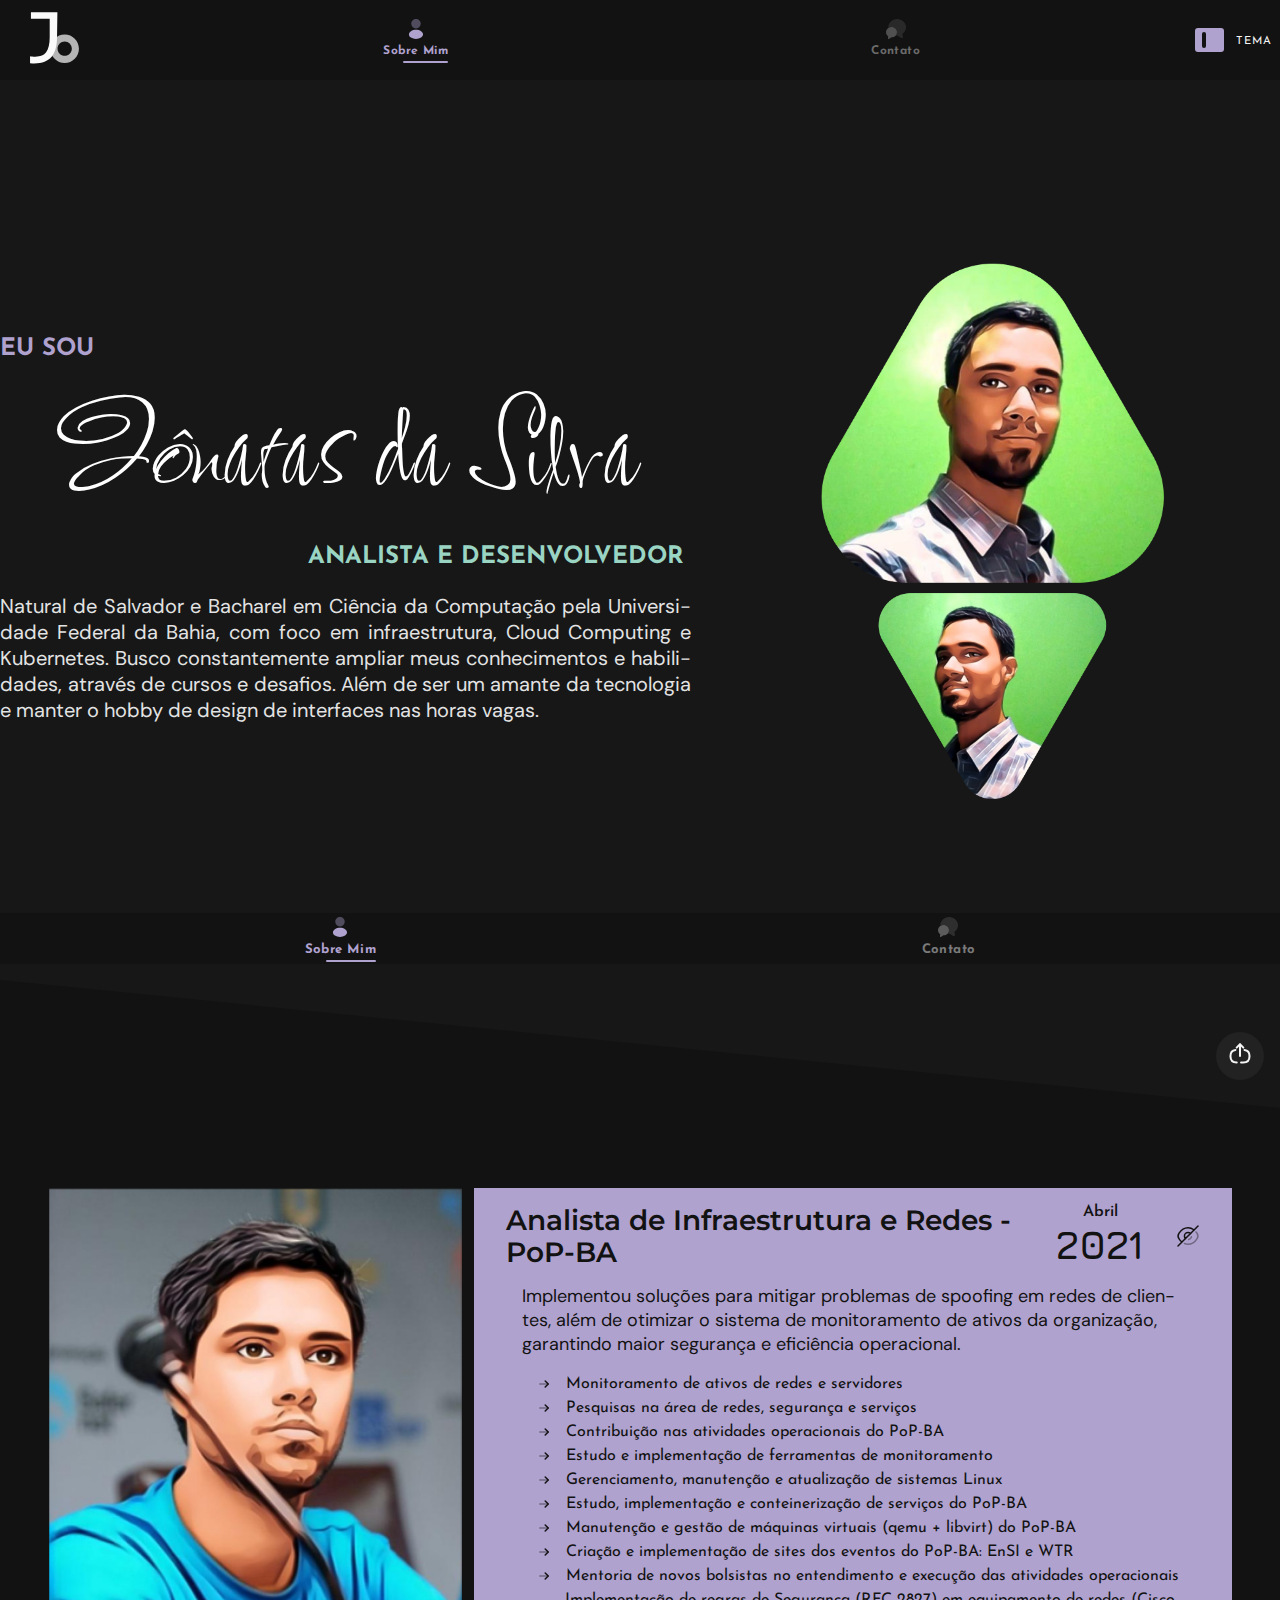
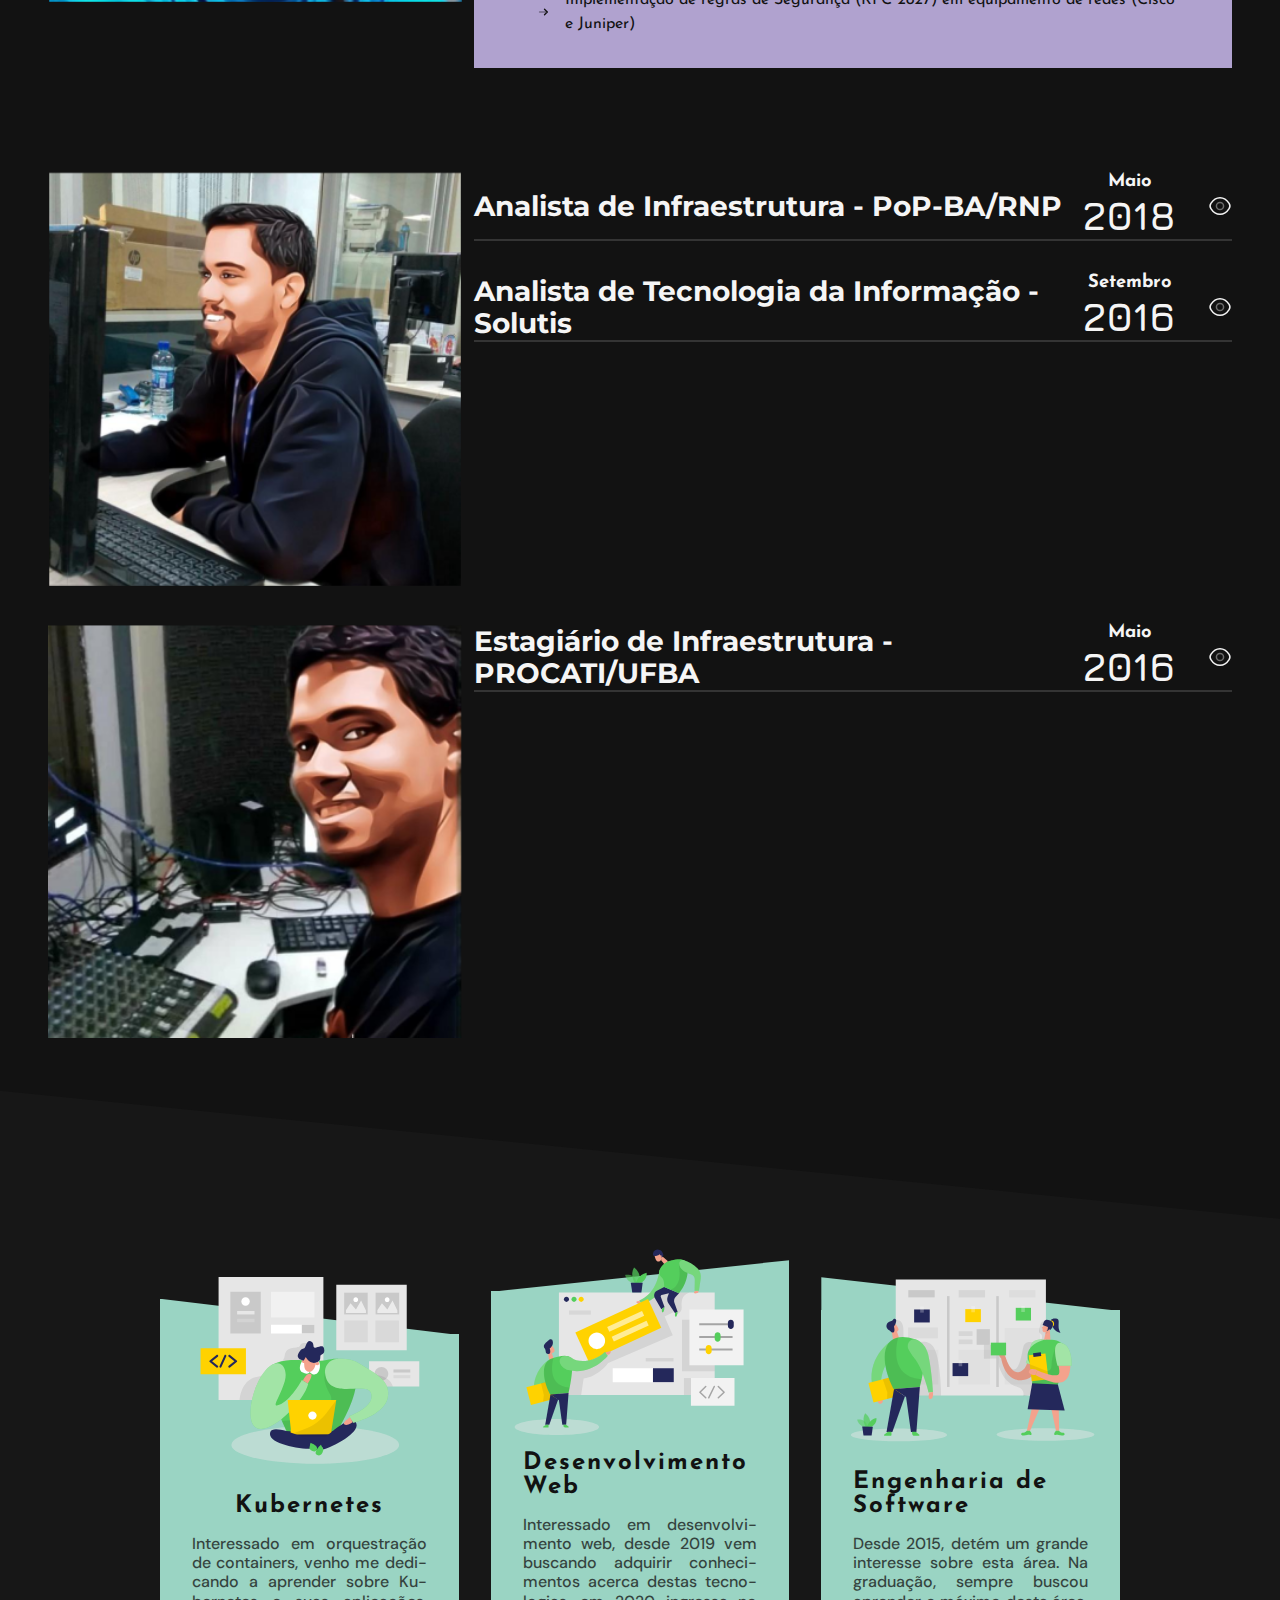
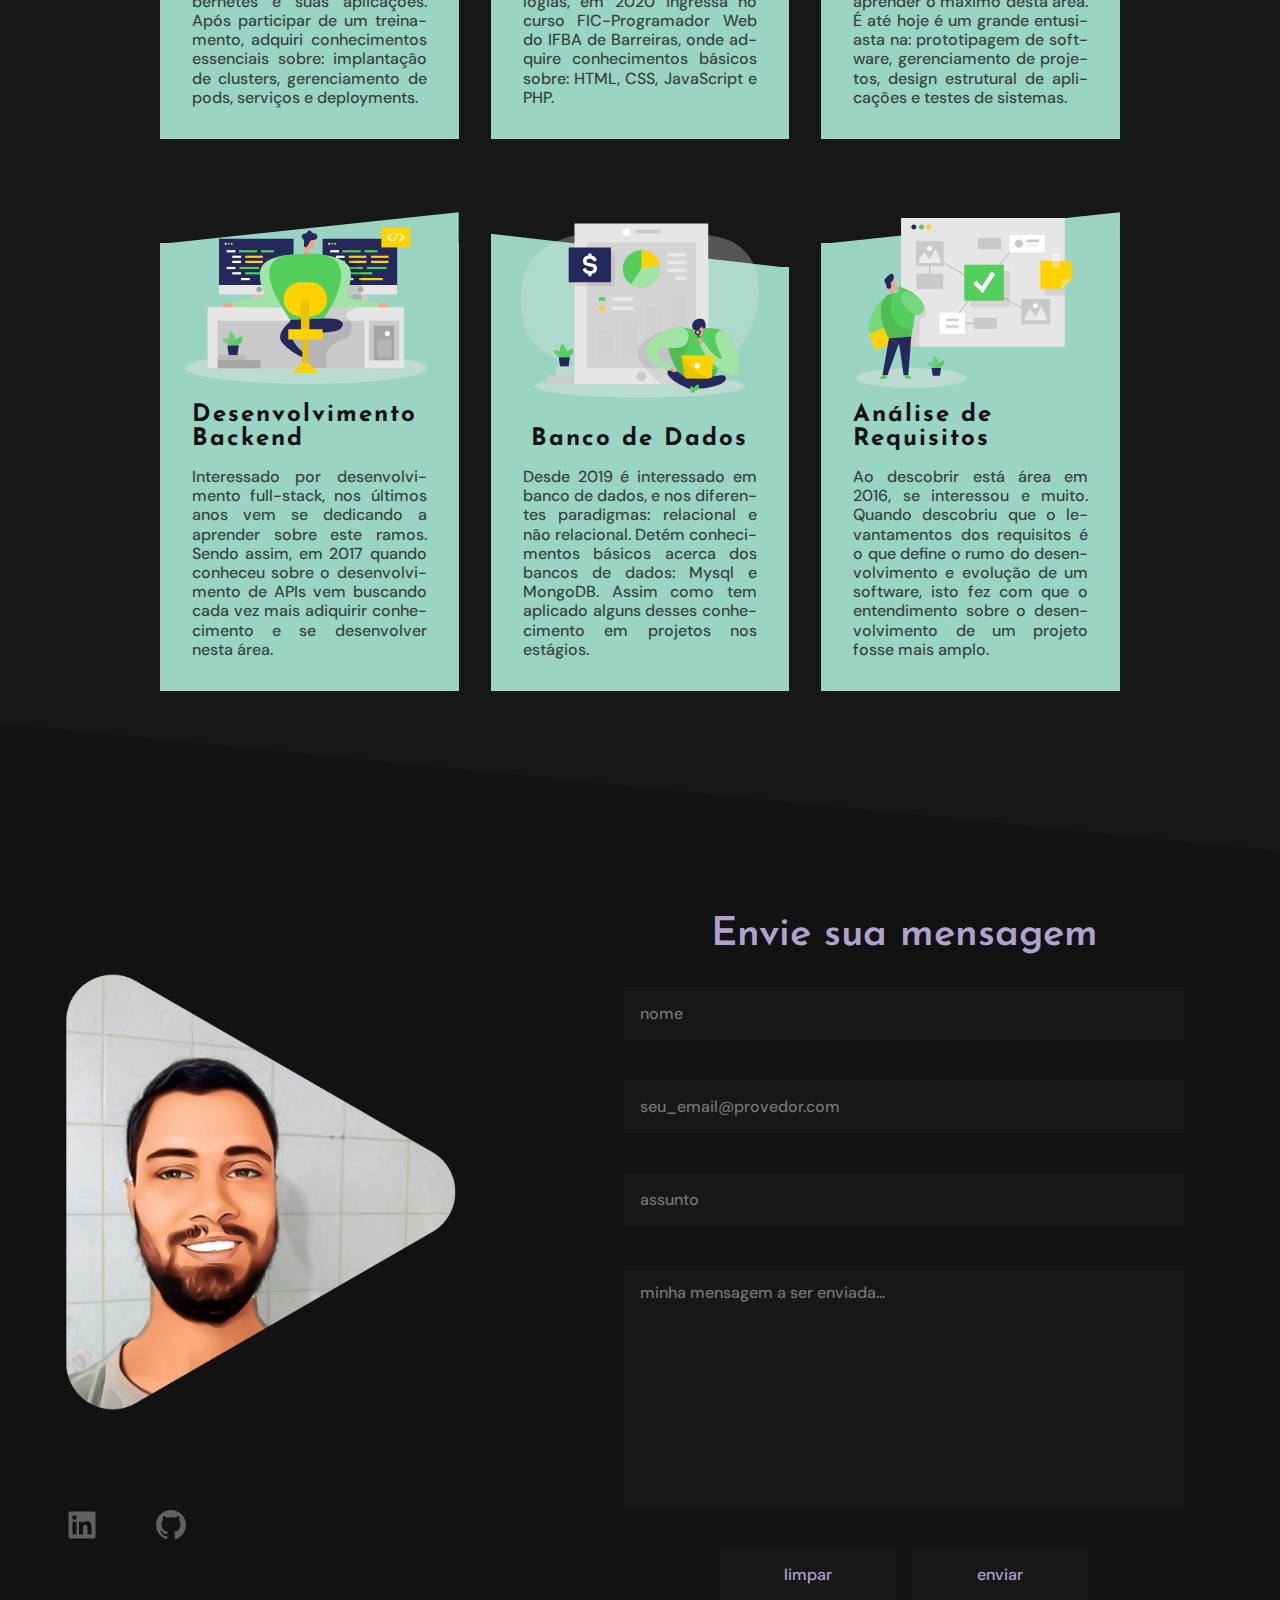
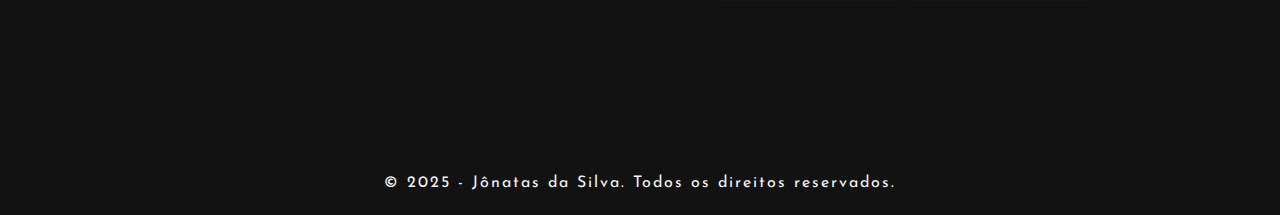
==== commit c41912b9: "update refactor" ====
--- a/index.html
+++ b/index.html
@@ -421,7 +421,7 @@
         </section>
         <div class="triangle-right" style="background-color: var(--top-100);">
         </div>
-        <section class="habilidades" id="Habilidades">
+        <!--<section class="habilidades" id="Habilidades">
           <div class="content">
             <div class="esquerda">
               <svg width="68" height="76" viewBox="0 0 68 76" fill="currentcolor" xmlns="http://www.w3.org/2000/svg">
@@ -495,11 +495,10 @@
               </svg>                               
             </div>
           </div>
-        </section>
-        <div class="triangle-left" style="background-color: var(--top-100);">
-        </div>
+        </section>-->
+       
         <section class="interesses" id="Interesses">
-          <div class="content">
+          <div class="content-interesses">
             <div class="card">
               <img src="assets/images/image/UI design _Two Color 1.svg" alt="Kubernetes">
               <div class="triangle-card-left"></div>
@@ -550,39 +549,41 @@
             </div>
           </div>
         </section>
-        <div class="triangle-right" style="background-color: var(--top-100);">
+        <div class="triangle-left" style="background-color: var(--top-100);">
         </div>
       <article id="contato">
-        <div class="esquerda">
-          <img src="assets/images/image/contato-1.png" alt="Jônatas da Silva">
-          <div class="sociais">
-            <a href="https://www.linkedin.com/in/j%C3%B4natasdasilvasantos/">
-              <svg xmlns="http://www.w3.org/2000/svg" viewBox="0 0 24 24" width="36" height="36"><path fill="none" d="M0 0h24v24H0z"/>
-                <path d="M18.335 18.339H15.67v-4.177c0-.996-.02-2.278-1.39-2.278-1.389 0-1.601 1.084-1.601 2.205v4.25h-2.666V9.75h2.56v1.17h.035c.358-.674 1.228-1.387 2.528-1.387 2.7 0 3.2 1.778 3.2 4.091v4.715zM7.003 8.575a1.546 1.546 0 0 1-1.548-1.549 1.548 1.548 0 1 1 1.547 1.549zm1.336 9.764H5.666V9.75H8.34v8.589zM19.67 3H4.329C3.593 3 3 3.58 3 4.297v15.406C3 20.42 3.594 21 4.328 21h15.338C20.4 21 21 20.42 21 19.703V4.297C21 3.58 20.4 3 19.666 3h.003z" fill="currentcolor"/>
-              </svg>
-              <span>Linkedin</span>
-            </a>
-            <a href="https://github.com/jonatasdasilva">
-              <svg xmlns="http://www.w3.org/2000/svg" viewBox="0 0 24 24" width="36" height="36"><path fill="none" d="M0 0h24v24H0z"/>
-                <path d="M12 2C6.475 2 2 6.475 2 12a9.994 9.994 0 0 0 6.838 9.488c.5.087.687-.213.687-.476 0-.237-.013-1.024-.013-1.862-2.512.463-3.162-.612-3.362-1.175-.113-.288-.6-1.175-1.025-1.413-.35-.187-.85-.65-.013-.662.788-.013 1.35.725 1.538 1.025.9 1.512 2.338 1.087 2.912.825.088-.65.35-1.087.638-1.337-2.225-.25-4.55-1.113-4.55-4.938 0-1.088.387-1.987 1.025-2.688-.1-.25-.45-1.275.1-2.65 0 0 .837-.262 2.75 1.026a9.28 9.28 0 0 1 2.5-.338c.85 0 1.7.112 2.5.337 1.912-1.3 2.75-1.024 2.75-1.024.55 1.375.2 2.4.1 2.65.637.7 1.025 1.587 1.025 2.687 0 3.838-2.337 4.688-4.562 4.938.362.312.675.912.675 1.85 0 1.337-.013 2.412-.013 2.75 0 .262.188.574.688.474A10.016 10.016 0 0 0 22 12c0-5.525-4.475-10-10-10z" fill="currentcolor"/>
-              </svg>
-              <span>Github</span>
-            </a>
+        <div class="content-contact">
+          <div class="esquerda">
+            <img src="assets/images/image/contato-1.png" alt="Jônatas da Silva">
+            <div class="sociais">
+              <a href="https://www.linkedin.com/in/j%C3%B4natasdasilvasantos/">
+                <svg xmlns="http://www.w3.org/2000/svg" viewBox="0 0 24 24" width="36" height="36"><path fill="none" d="M0 0h24v24H0z"/>
+                  <path d="M18.335 18.339H15.67v-4.177c0-.996-.02-2.278-1.39-2.278-1.389 0-1.601 1.084-1.601 2.205v4.25h-2.666V9.75h2.56v1.17h.035c.358-.674 1.228-1.387 2.528-1.387 2.7 0 3.2 1.778 3.2 4.091v4.715zM7.003 8.575a1.546 1.546 0 0 1-1.548-1.549 1.548 1.548 0 1 1 1.547 1.549zm1.336 9.764H5.666V9.75H8.34v8.589zM19.67 3H4.329C3.593 3 3 3.58 3 4.297v15.406C3 20.42 3.594 21 4.328 21h15.338C20.4 21 21 20.42 21 19.703V4.297C21 3.58 20.4 3 19.666 3h.003z" fill="currentcolor"/>
+                </svg>
+                <span>Linkedin</span>
+              </a>
+              <a href="https://github.com/jonatasdasilva">
+                <svg xmlns="http://www.w3.org/2000/svg" viewBox="0 0 24 24" width="36" height="36"><path fill="none" d="M0 0h24v24H0z"/>
+                  <path d="M12 2C6.475 2 2 6.475 2 12a9.994 9.994 0 0 0 6.838 9.488c.5.087.687-.213.687-.476 0-.237-.013-1.024-.013-1.862-2.512.463-3.162-.612-3.362-1.175-.113-.288-.6-1.175-1.025-1.413-.35-.187-.85-.65-.013-.662.788-.013 1.35.725 1.538 1.025.9 1.512 2.338 1.087 2.912.825.088-.65.35-1.087.638-1.337-2.225-.25-4.55-1.113-4.55-4.938 0-1.088.387-1.987 1.025-2.688-.1-.25-.45-1.275.1-2.65 0 0 .837-.262 2.75 1.026a9.28 9.28 0 0 1 2.5-.338c.85 0 1.7.112 2.5.337 1.912-1.3 2.75-1.024 2.75-1.024.55 1.375.2 2.4.1 2.65.637.7 1.025 1.587 1.025 2.687 0 3.838-2.337 4.688-4.562 4.938.362.312.675.912.675 1.85 0 1.337-.013 2.412-.013 2.75 0 .262.188.574.688.474A10.016 10.016 0 0 0 22 12c0-5.525-4.475-10-10-10z" fill="currentcolor"/>
+                </svg>
+                <span>Github</span>
+              </a>
+            </div>
           </div>
-        </div>
-        <div class="direita">
-          <h2>Envie sua mensagem</h2>
-          <form class="email" action="https://formspree.io/jonatasdasilvasantos@outlook.com" method="POST">
-            <input type="text" name="nome" id="nome" placeholder="nome" required>
-            <input type="email" name="email" id="email" placeholder="seu_email@provedor.com" required>
-            <input type="text" name="assunto" id="assunto" placeholder="assunto" required>
-            <textarea name="mensagem" id="mensagem" cols="30" rows="10" placeholder="minha mensagem a ser enviada..." required></textarea>
-            <input type="hidden" name="_next" value="https://jonatasdasilva.github.io/#contato">
-            <div class="buttons">
-              <input id="limpar" type="reset" value="limpar">
-              <input id="enviar" type="submit" value="enviar">
-            </div>
-          </form>
+          <div class="direita">
+            <h2>Envie sua mensagem</h2>
+            <form class="email" action="https://formspree.io/jonatasdasilvasantos@outlook.com" method="POST">
+              <input type="text" name="nome" id="nome" placeholder="nome" required>
+              <input type="email" name="email" id="email" placeholder="seu_email@provedor.com" required>
+              <input type="text" name="assunto" id="assunto" placeholder="assunto" required>
+              <textarea name="mensagem" id="mensagem" cols="30" rows="10" placeholder="minha mensagem a ser enviada..." required></textarea>
+              <input type="hidden" name="_next" value="https://jonatasdasilva.github.io/#contato">
+              <div class="buttons">
+                <input id="limpar" type="reset" value="limpar">
+                <input id="enviar" type="submit" value="enviar">
+              </div>
+            </form>
+          </div>
         </div>
       </article>
     </div>
--- a/assets/css/styles.css
+++ b/assets/css/styles.css
@@ -867,13 +867,13 @@
   display: flex;
   flex-direction: column;
   justify-content: center;
-  background-color: var(--top-100);
-}
-#sobremim .interesses .content {
+  background-color: var(--background);
+}
+#sobremim .interesses .content-interesses {
   width: 100%;
   row-gap: 2rem;
   display: grid;
-  max-width: 90%;
+  max-width: 75%;
   -moz-column-gap: 2rem;
        column-gap: 2rem;
   align-self: center;
@@ -881,19 +881,19 @@
   grid-template-rows: 1fr 1fr;
   grid-template-columns: 1fr 1fr 1fr;
 }
-#sobremim .interesses .content .card {
+#sobremim .interesses .content-interesses .card {
   display: flex;
   align-items: center;
   flex-direction: column;
   justify-content: space-between;
 }
-#sobremim .interesses .content .card img {
+#sobremim .interesses .content-interesses .card img {
   z-index: 2;
   width: 100%;
   height: 100%;
   margin-bottom: -13.5rem;
 }
-#sobremim .interesses .content .card .triangle-card-left {
+#sobremim .interesses .content-interesses .card .triangle-card-left {
   width: 100%;
   height: 4rem;
   margin-bottom: -1px;
@@ -901,7 +901,7 @@
   -webkit-clip-path: polygon(0% 0%, 100% 100%, 0% 100%);
           clip-path: polygon(0% 0%, 100% 100%, 0% 100%);
 }
-#sobremim .interesses .content .card .triangle-card-right {
+#sobremim .interesses .content-interesses .card .triangle-card-right {
   width: 100%;
   height: 4rem;
   margin-bottom: -1px;
@@ -909,7 +909,7 @@
   -webkit-clip-path: polygon(100% 0%, 100% 100%, 0% 100%);
           clip-path: polygon(100% 0%, 100% 100%, 0% 100%);
 }
-#sobremim .interesses .content .card .detalhes {
+#sobremim .interesses .content-interesses .card .detalhes {
   z-index: 1;
   display: flex;
   align-items: center;
@@ -918,13 +918,13 @@
   justify-content: space-between;
   background-color: var(--secondary-100);
 }
-#sobremim .interesses .content .card .detalhes h2 {
+#sobremim .interesses .content-interesses .card .detalhes h2 {
   font-weight: 700;
   color: var(--top-100);
   letter-spacing: 0.125rem;
   font-family: "Josefin Sans", cursive;
 }
-#sobremim .interesses .content .card .detalhes p {
+#sobremim .interesses .content-interesses .card .detalhes p {
   opacity: 0.75;
   font-size: 1rem;
   font-weight: 500;
@@ -1600,16 +1600,24 @@
 }*/ }
 
 #contato {
-  width: 100%;
+  width: 100vw;
   height: 100%;
   display: flex;
   min-height: 100vh;
   align-self: center;
   align-items: center;
-  flex-direction: row;
   justify-self: center;
   padding: 4rem 5% 0 5%;
+  flex-direction: column;
   justify-content: space-between;
+  background-color: var(--top-100);
+}
+#contato .content-contact {
+  width: 100%;
+  display: flex;
+  max-width: 89rem;
+  align-items: center;
+  flex-direction: row;
 }
 #contato .esquerda {
   width: 50%;
@@ -1693,7 +1701,7 @@
   font-size: 1rem;
   font-weight: 500;
   color: var(--text-primary-100);
-  background-color: var(--top-100);
+  background-color: var(--background);
 }
 #contato .direita .email input:focus, #contato .direita .email textarea[name=mensagem]:focus {
   outline: auto;
@@ -1705,6 +1713,8 @@
 #contato .direita .email .buttons {
   width: 100%;
   display: flex;
+  -moz-column-gap: 1rem;
+       column-gap: 1rem;
   align-items: center;
   flex-direction: row;
   padding-left: 6rem;
@@ -1718,7 +1728,7 @@
   font-weight: 500;
   transition: all 0.7s ease;
   color: var(--primary-100);
-  background-color: var(--top-100);
+  background-color: var(--background);
 }
 #contato .direita .email .buttons input:hover {
   color: var(--top-100);
